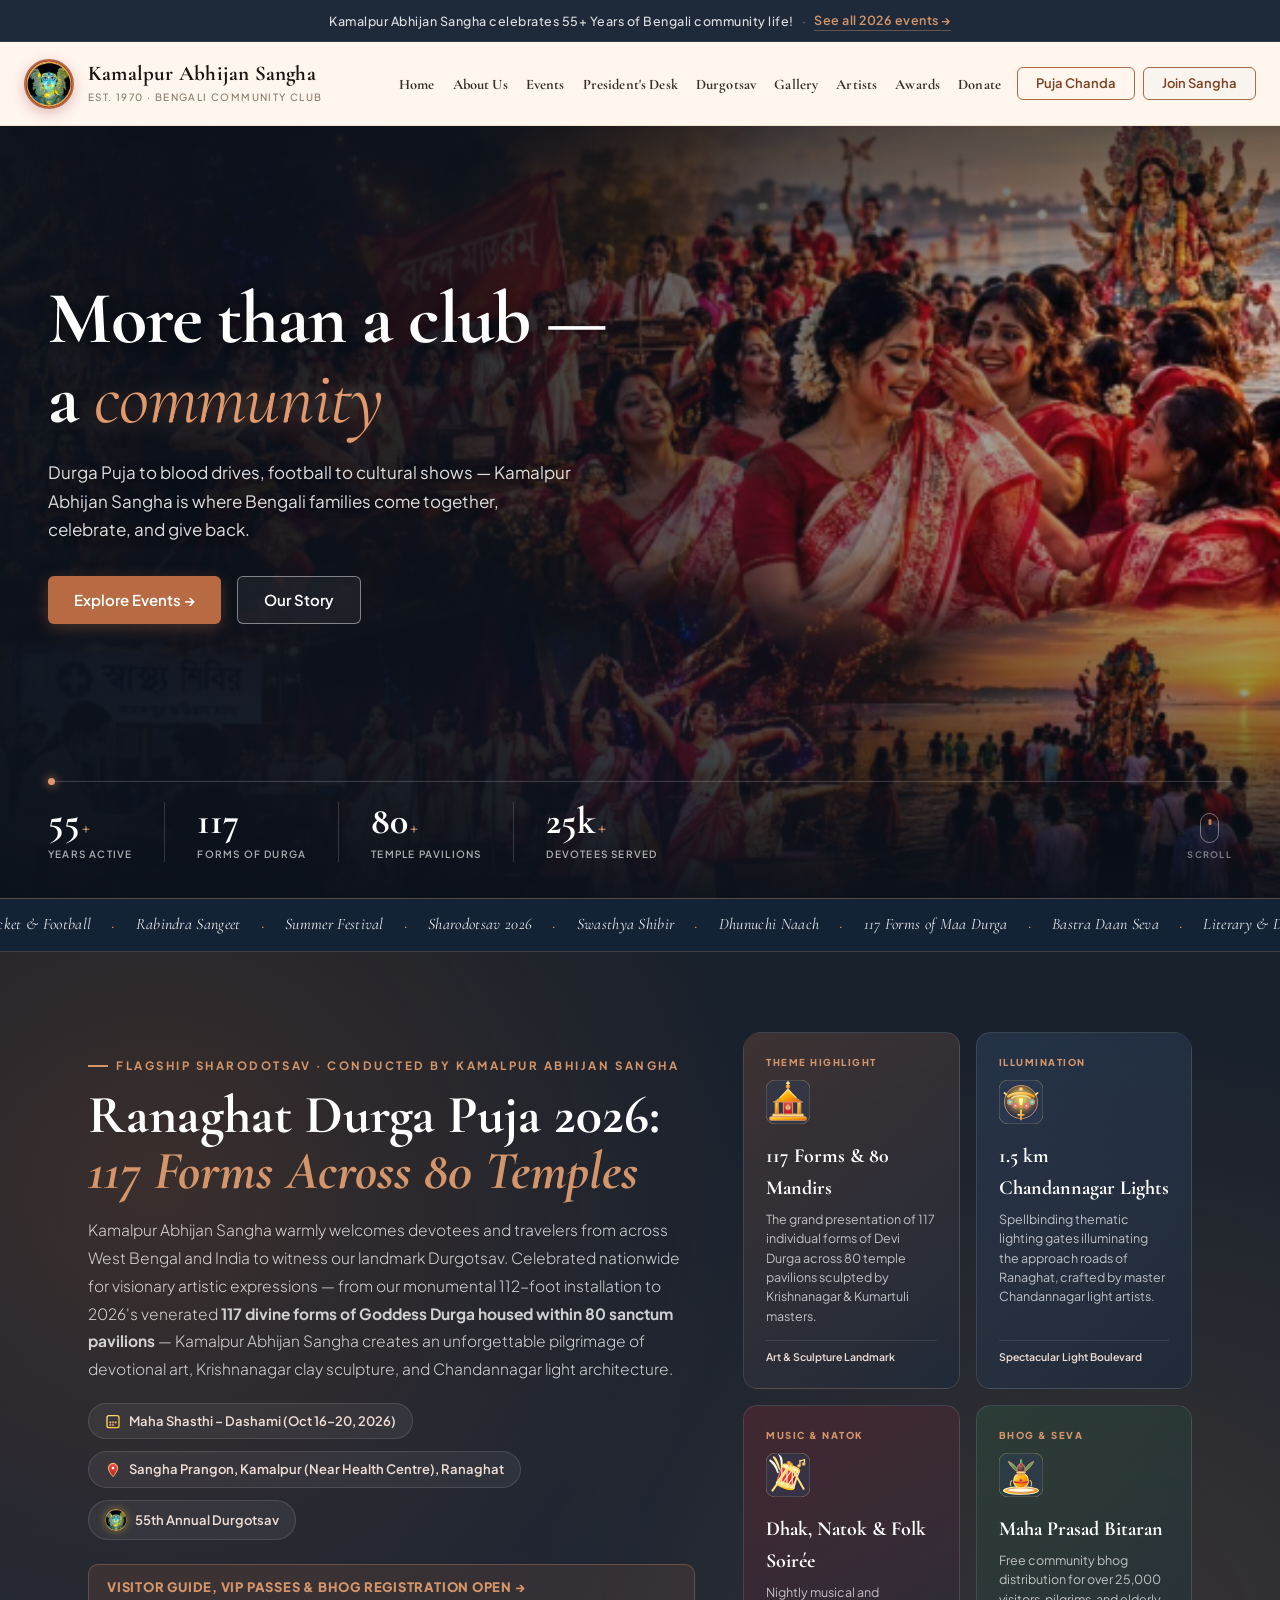
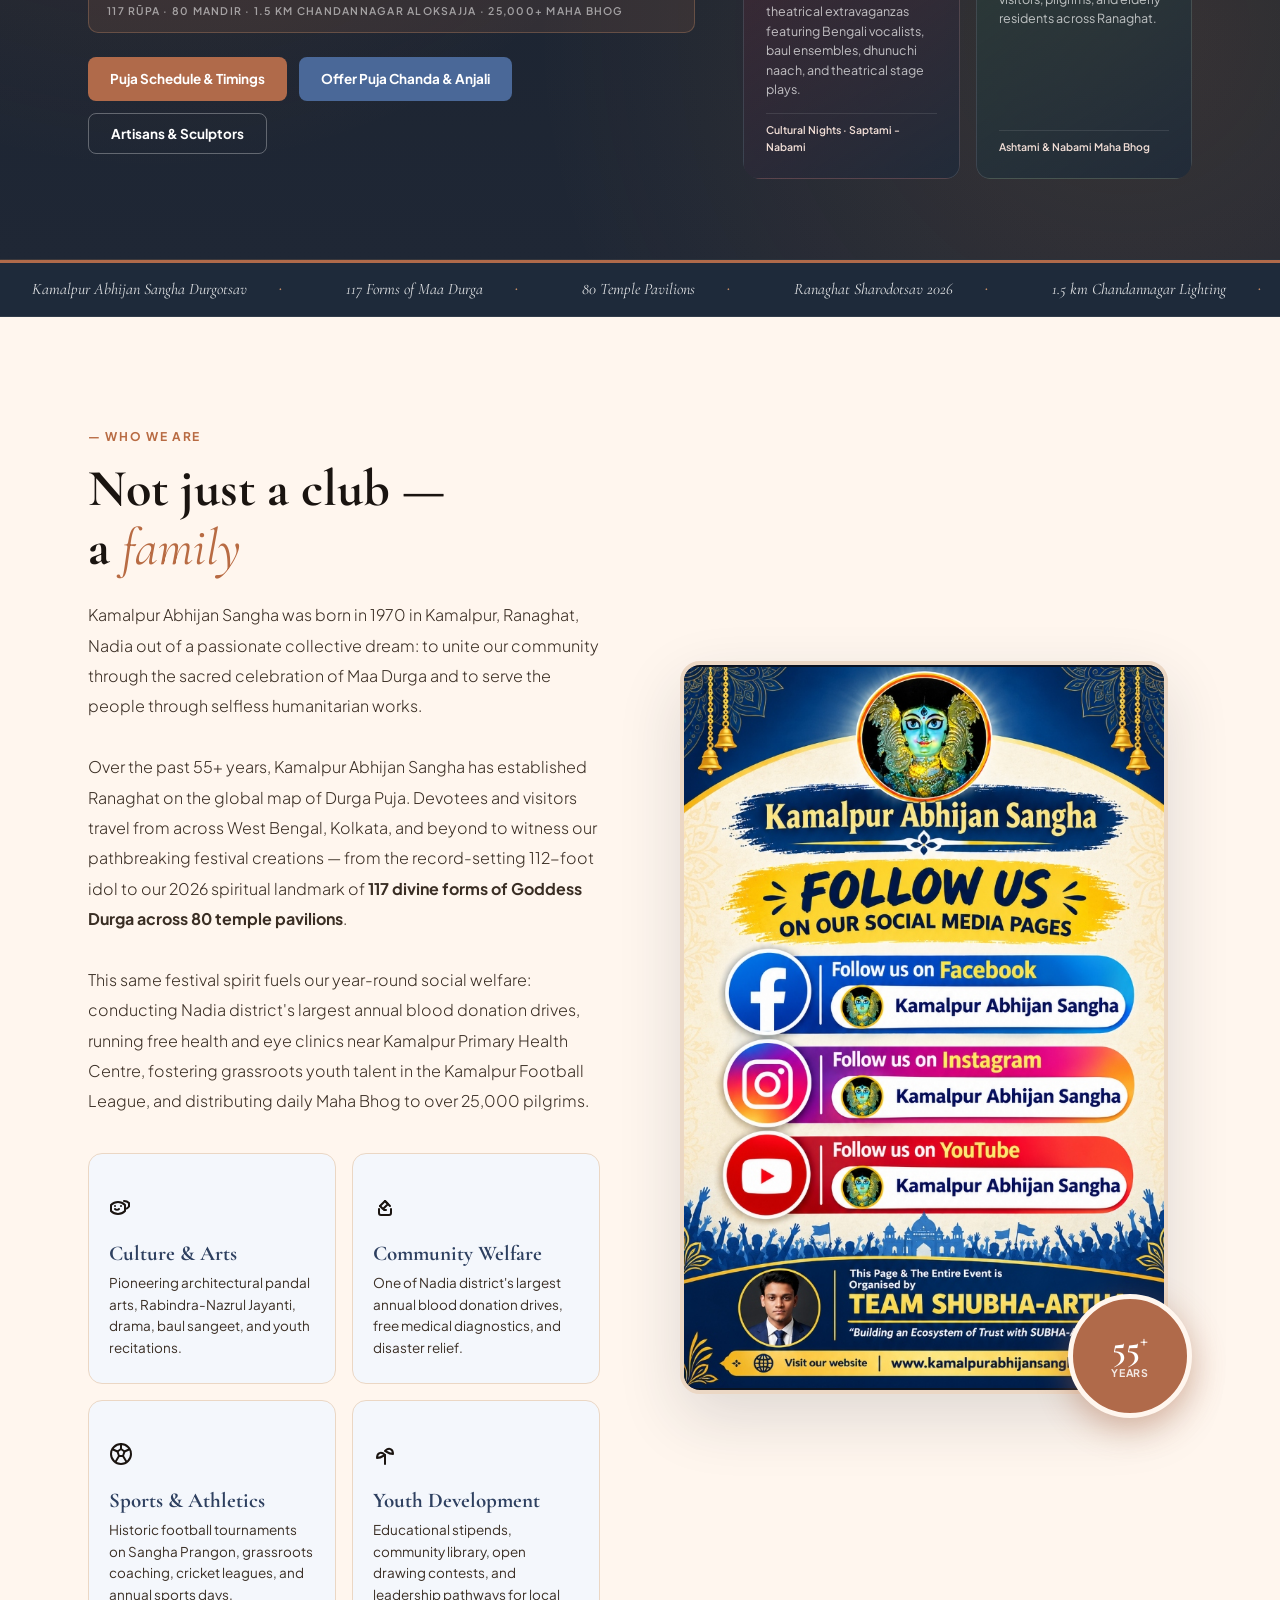
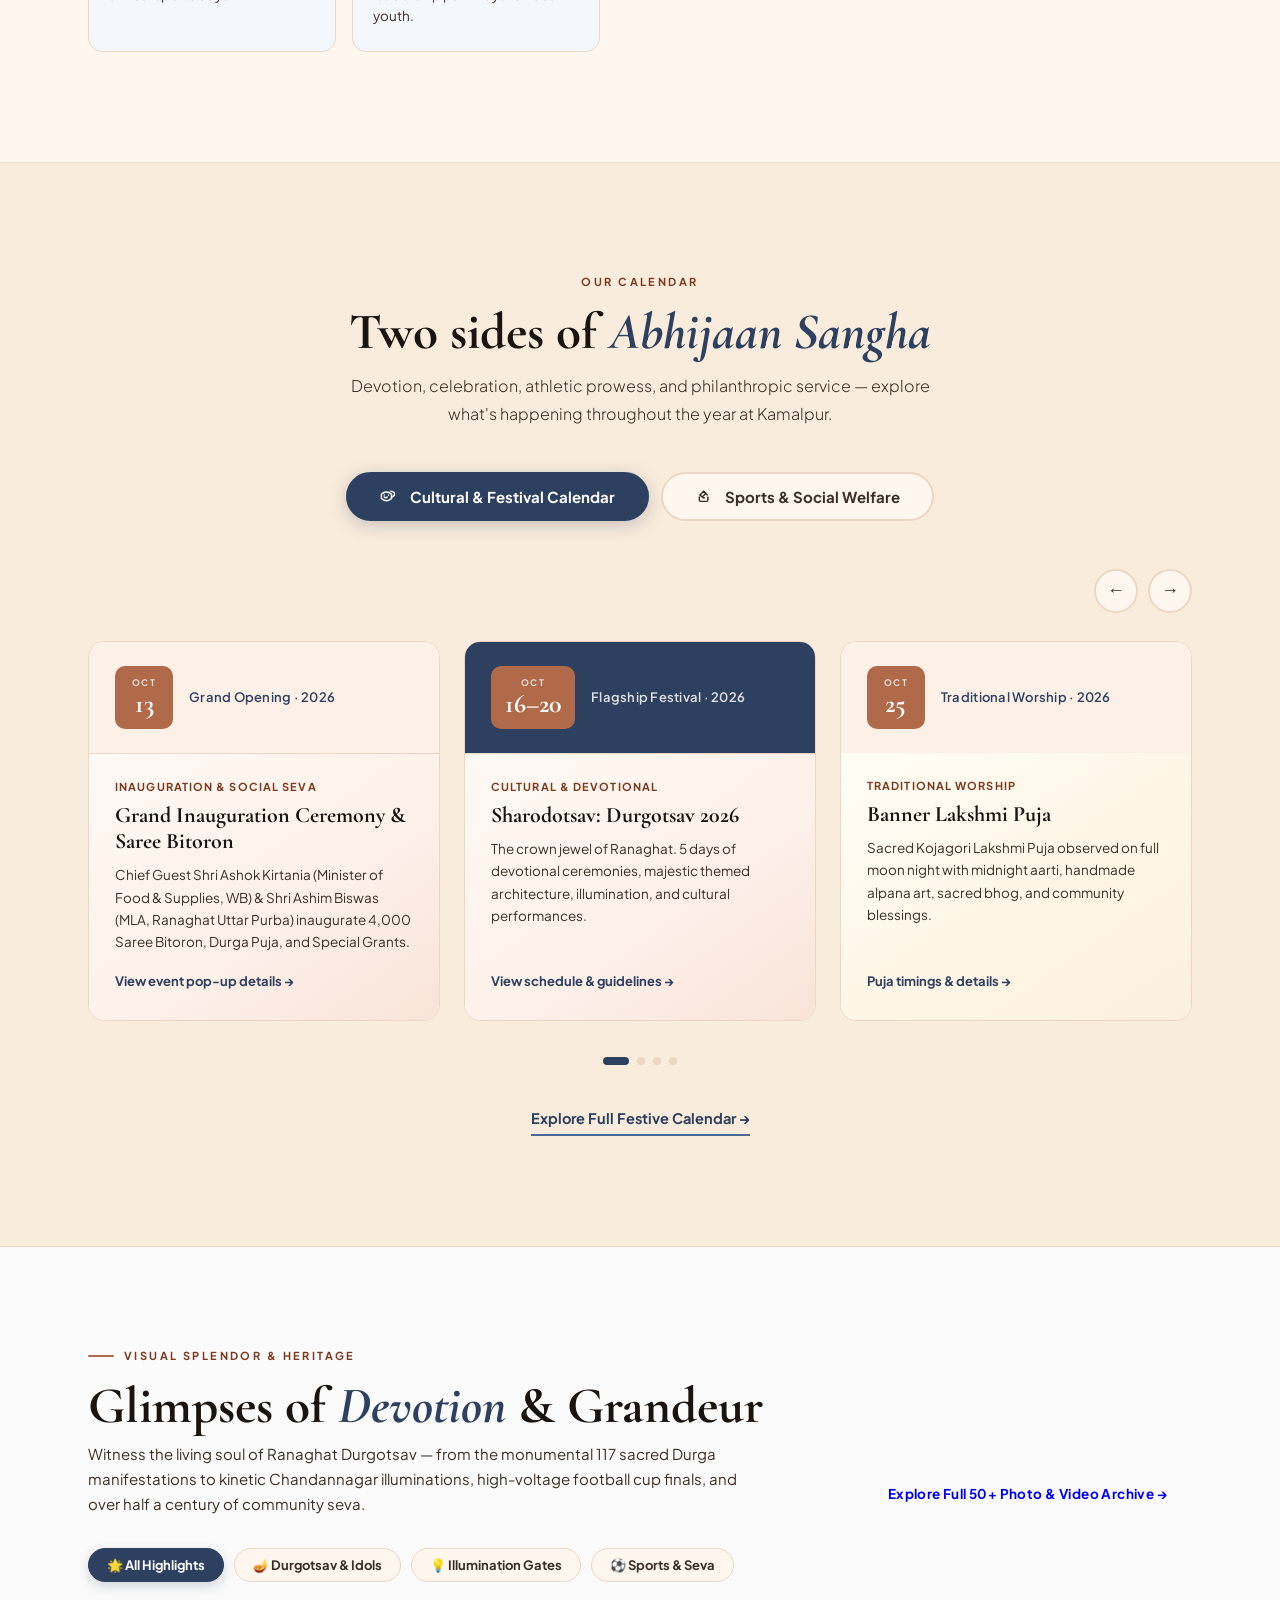
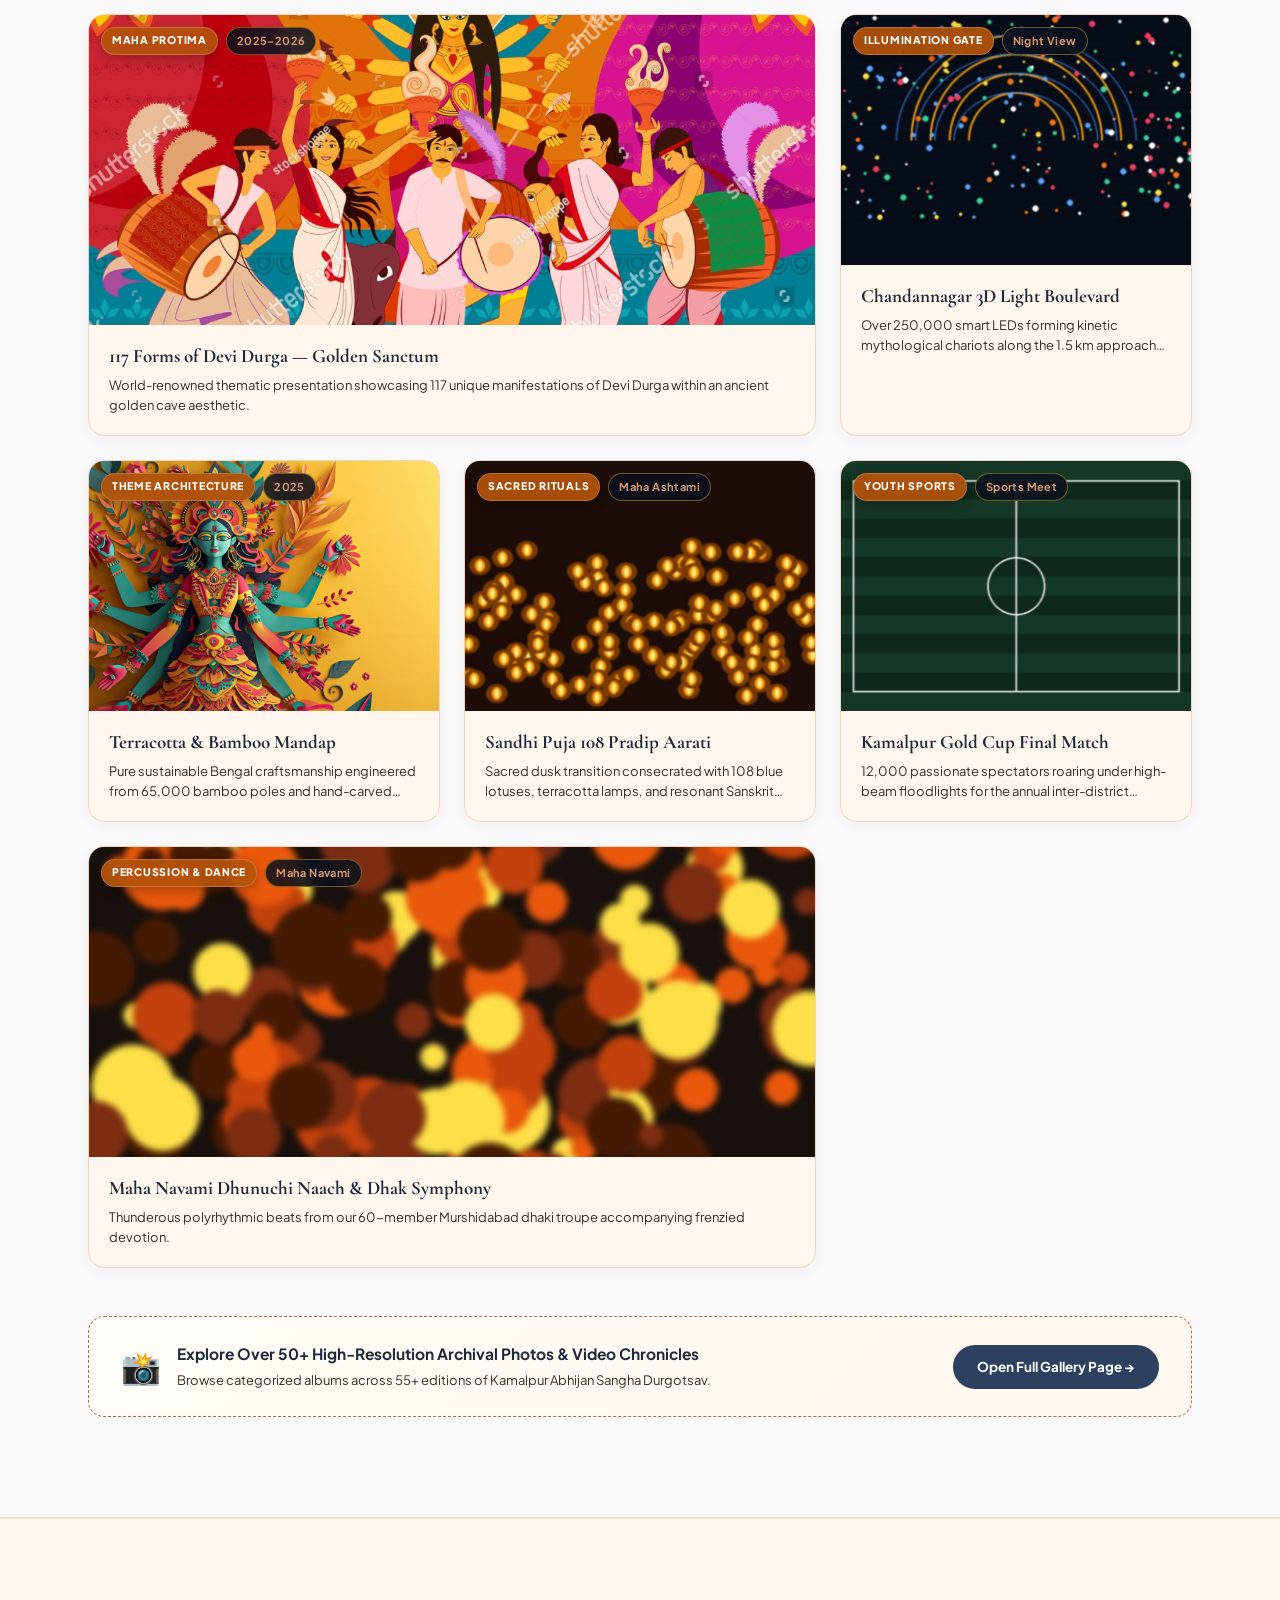
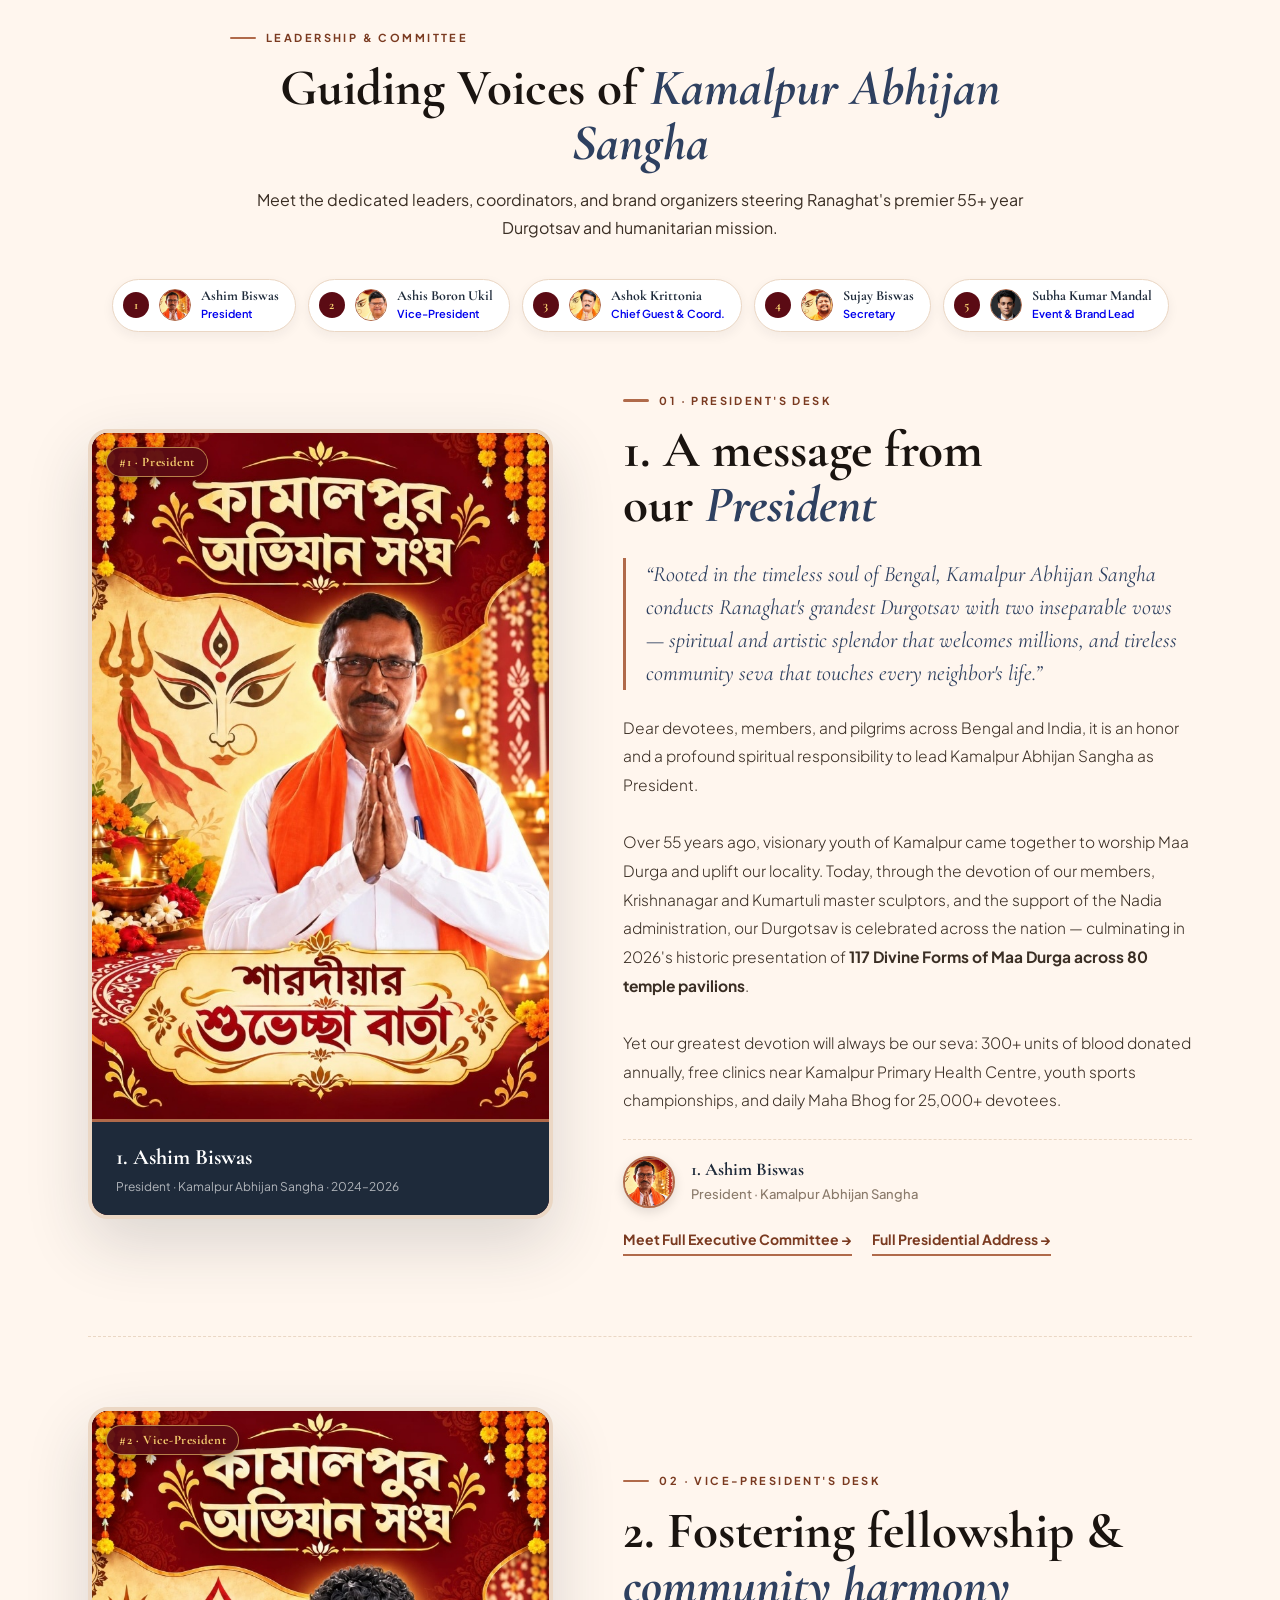
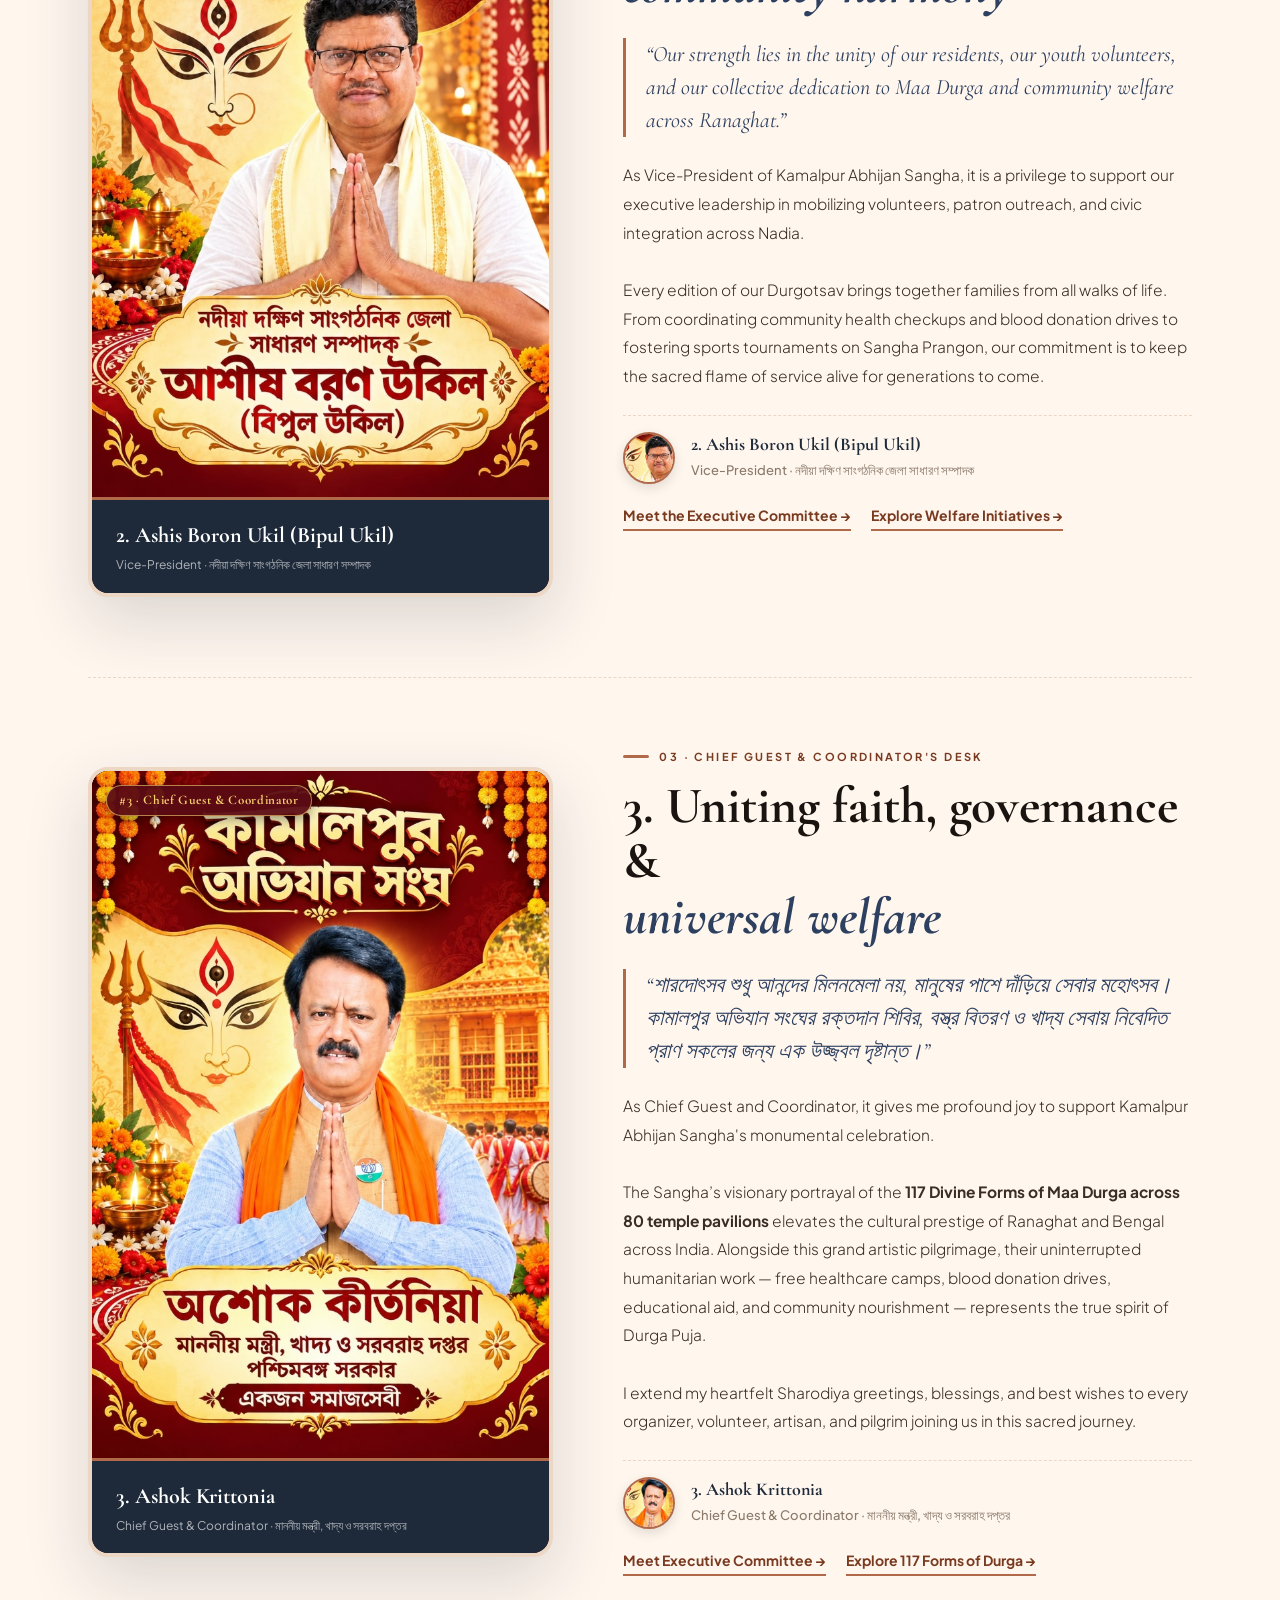
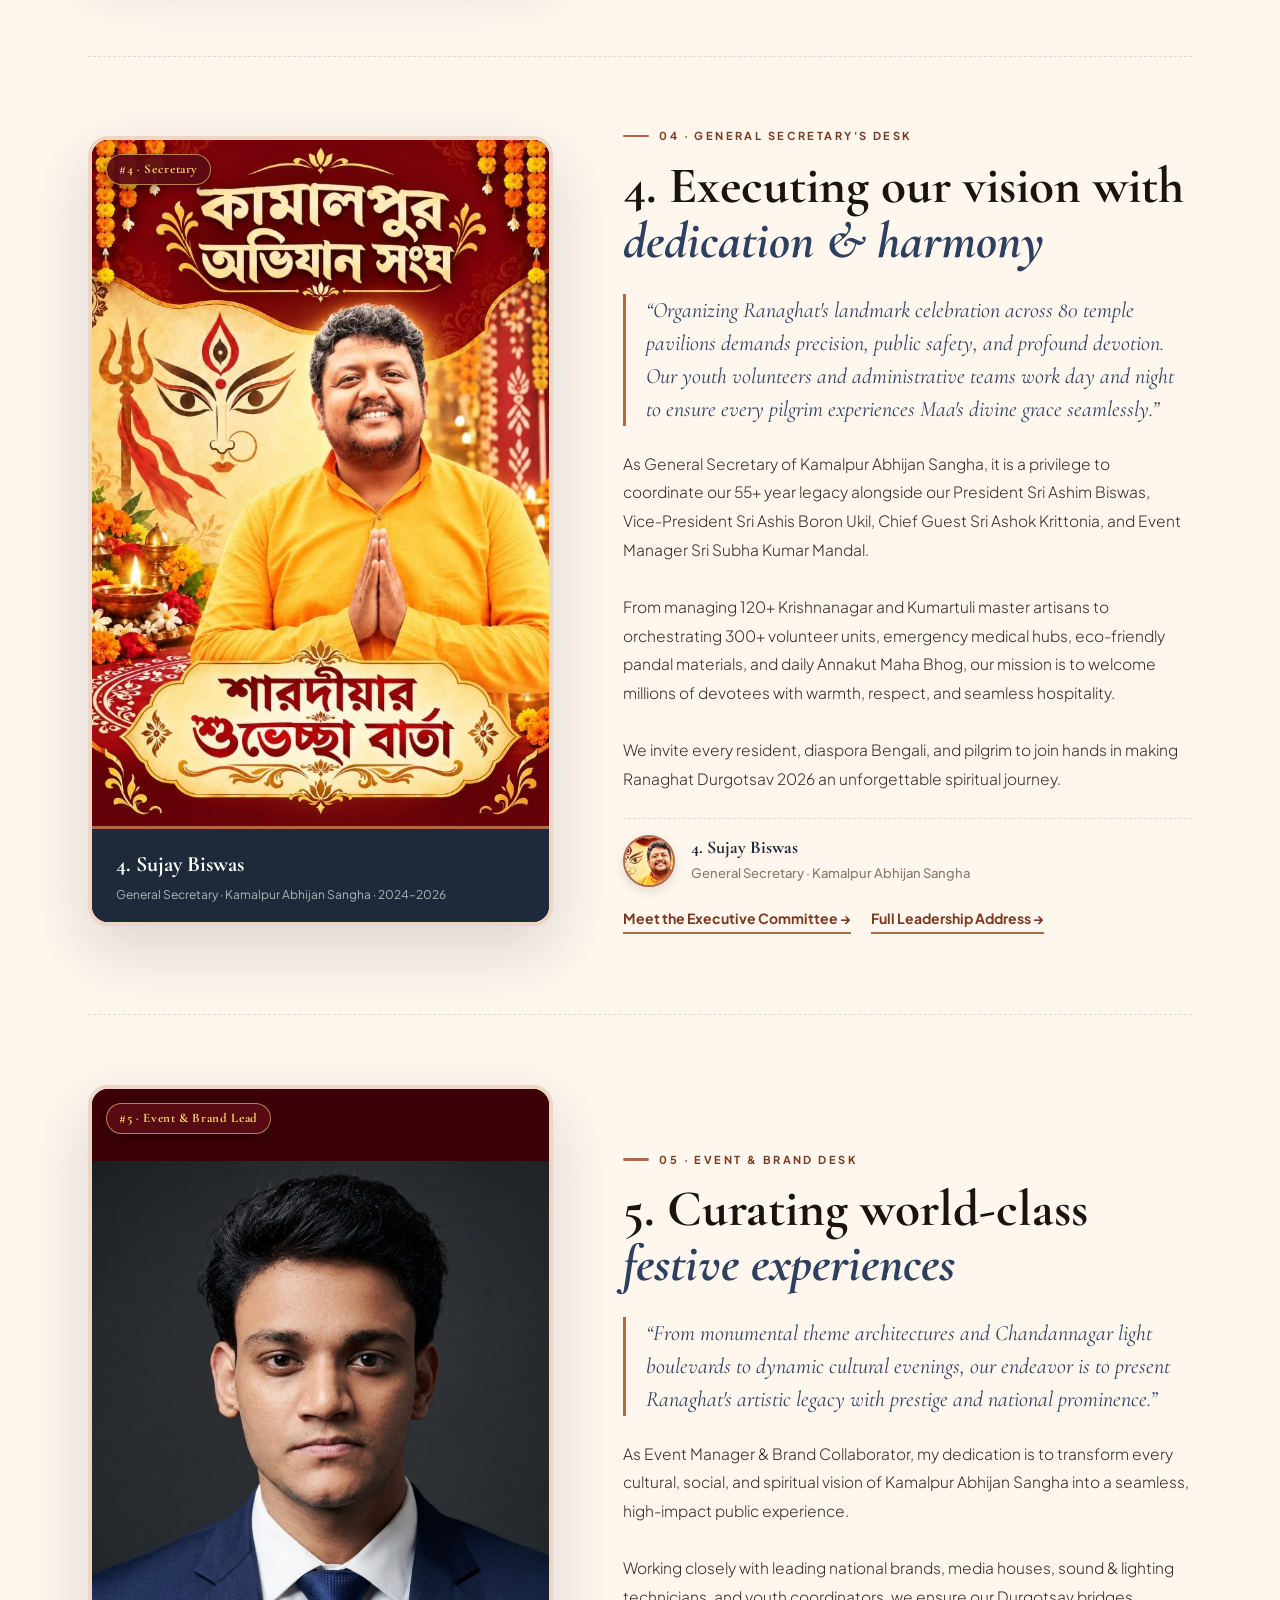
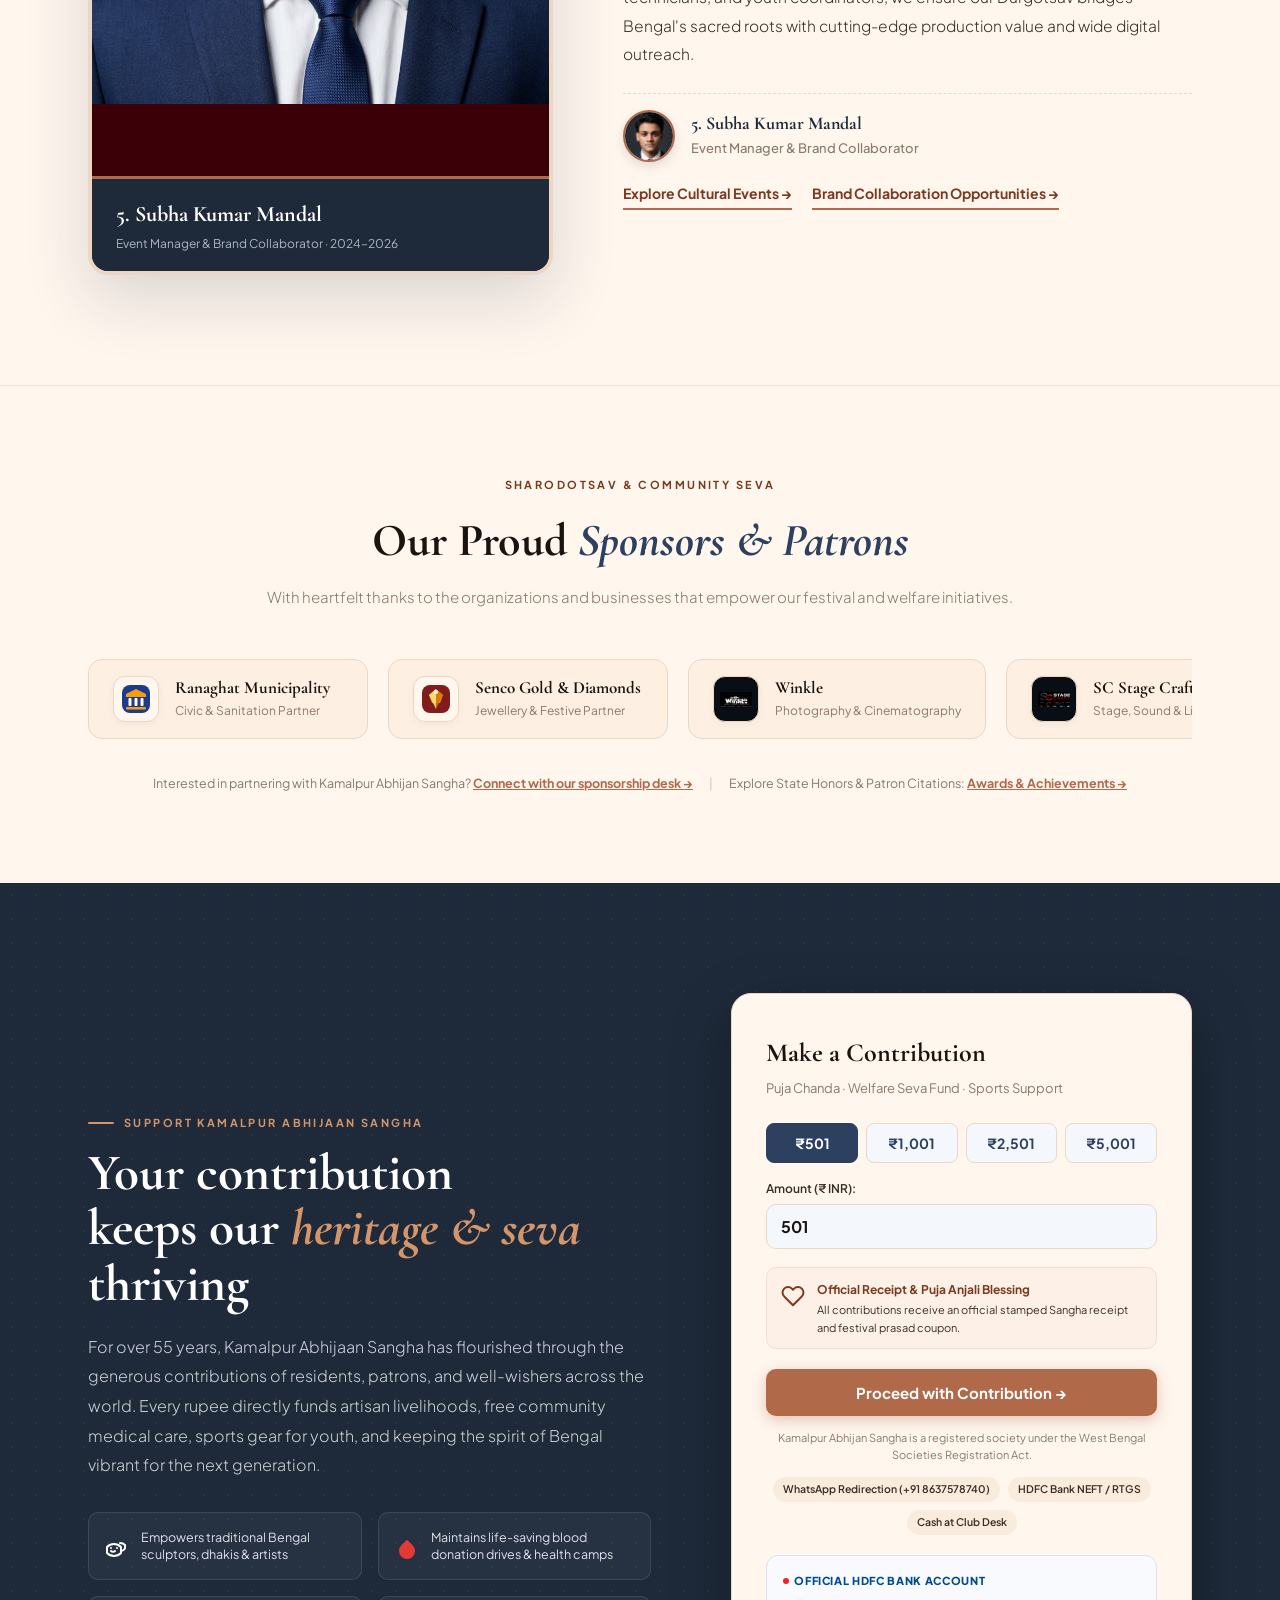
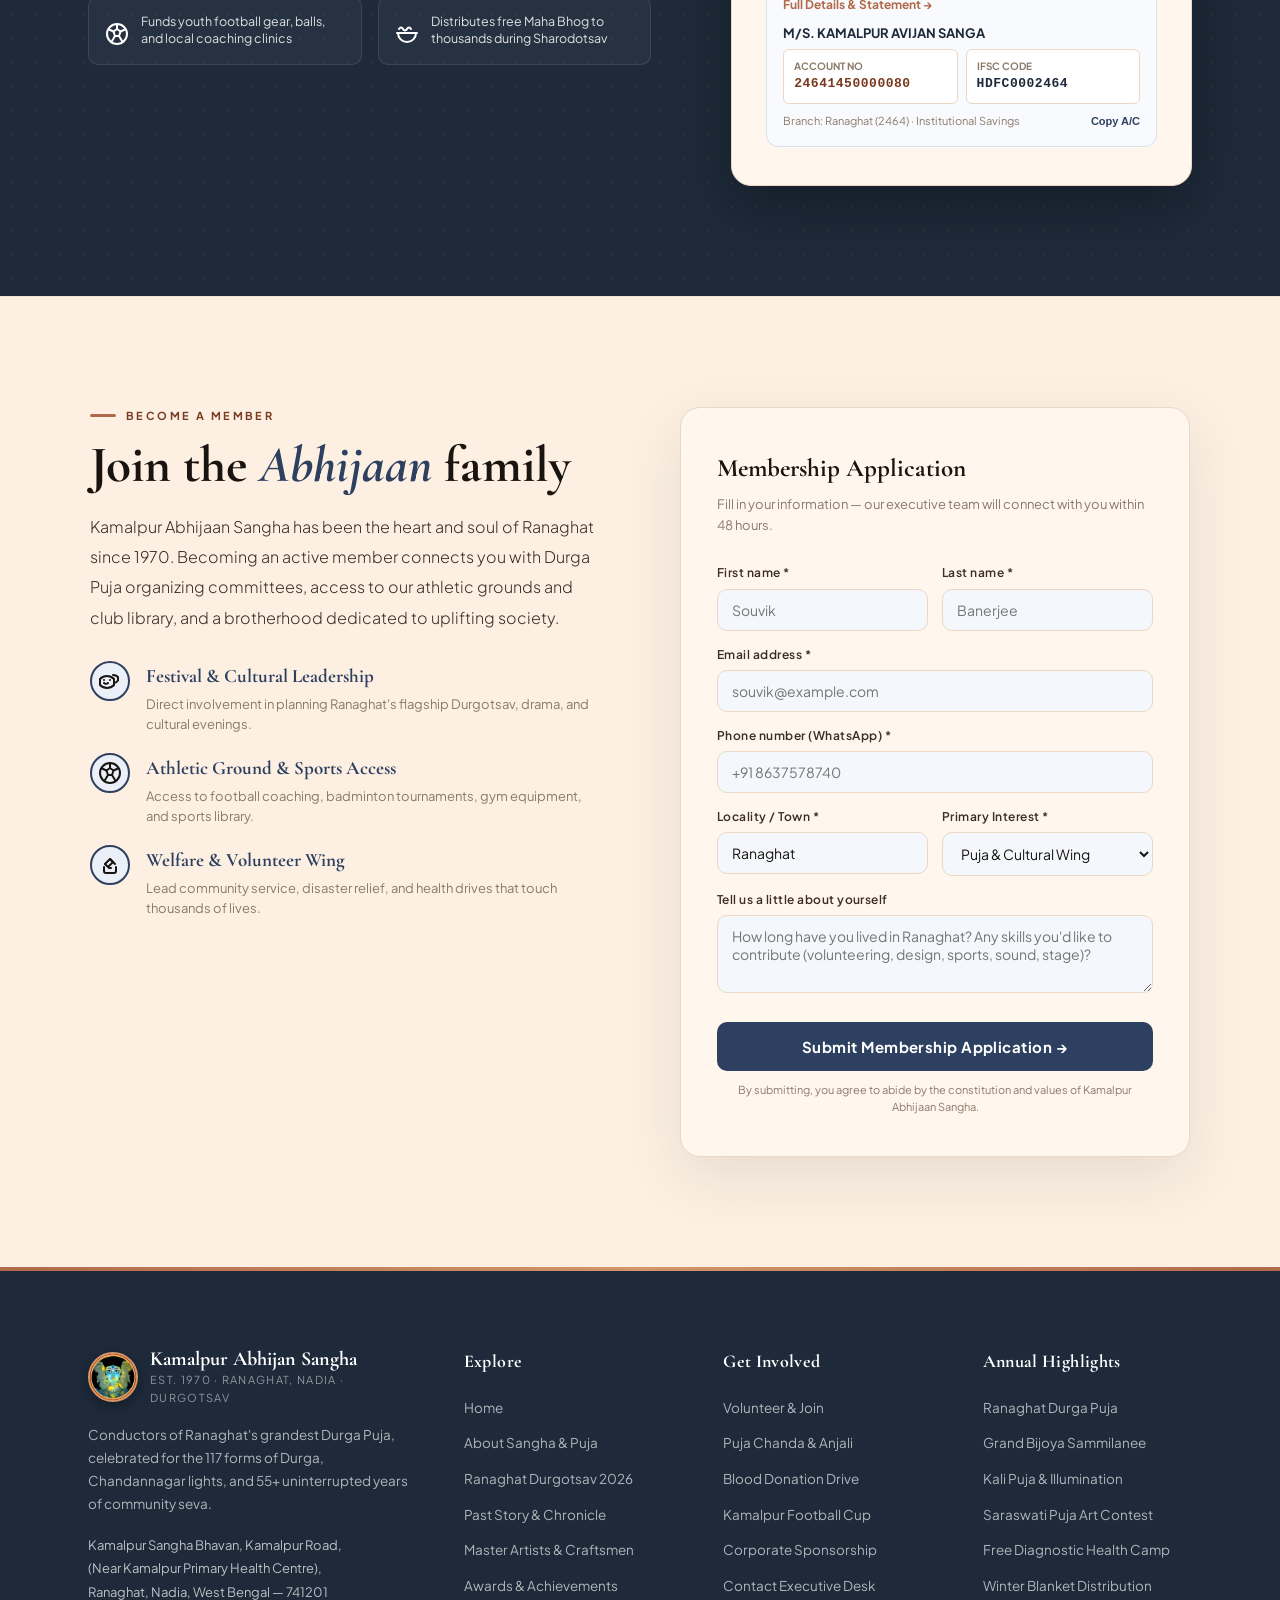
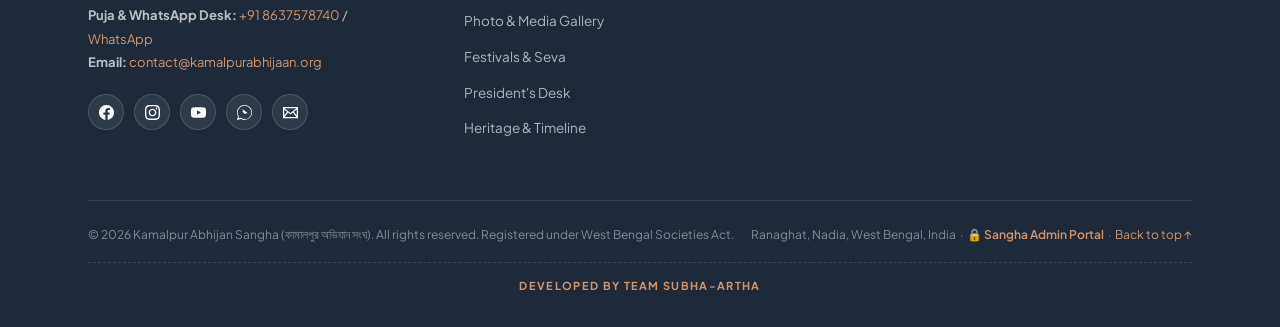
==== index.html @ 6f400a2a "Add 13th Oct Grand Inauguration of Saree Bitoron & Banner Lakshmi Puja on 25th Oct with interactive " ====
<!DOCTYPE html>
<html lang="en">
<head>
  <meta charset="UTF-8">
  <meta name="viewport" content="width=device-width, initial-scale=1.0">
  <title>Kamalpur Abhijan Sangha — Ranaghat Durga Puja 2026 | শারদোৎসব</title>
  <meta name="description" content="Kamalpur Abhijan Sangha proudly conducts Ranaghat's grandest Durga Puja in Nadia, West Bengal. Experience the historic 117 Forms of Goddess Durga across 80 temple pavilions, Chandannagar lights, and 55+ years of tradition.">

  <!-- Google Fonts: Cormorant Garamond, Plus Jakarta Sans, Noto Serif Bengali -->
  <link rel="preconnect" href="https://fonts.googleapis.com">
  <link rel="preconnect" href="https://fonts.gstatic.com" crossorigin>
  <link href="https://fonts.googleapis.com/css2?family=Cormorant+Garamond:ital,wght@0,400;0,600;0,700;0,900;1,400;1,700&family=Noto+Serif+Bengali:wght@400;600;700;800&family=Plus+Jakarta+Sans:wght@300;400;500;600;700;800&display=swap" rel="stylesheet">

  <link rel="stylesheet" href="styles.css?v=20261027-kallol-v3">
  <link rel="icon" type="image/png" href="assets/logo.png">

  <!-- Embedded Critical Styles for Kallol Community Hero & Nav to ensure 100% cache-proof instant rendering -->
  <style>
    /* Navbar Action Buttons */
    .nav-btn-outline {
      font-family: 'Plus Jakarta Sans', system-ui, sans-serif !important;
      font-size: 13px !important;
      font-weight: 600 !important;
      color: #7b4324 !important;
      background: transparent !important;
      border: 1.5px solid #a66a4d !important;
      padding: 8px 18px !important;
      border-radius: 6px !important;
      text-decoration: none !important;
      transition: all 0.25s ease !important;
      white-space: nowrap !important;
      display: inline-block !important;
      margin-left: 6px !important;
      line-height: 1.2 !important;
    }
    .nav-btn-outline:hover {
      background: #a66a4d !important;
      color: #ffffff !important;
      transform: translateY(-1px) !important;
    }
    .nav-btn-outline.highlight {
      background: #faf4ef !important;
    }
    .nav-btn-outline.highlight:hover {
      background: #a66a4d !important;
      color: #ffffff !important;
    }

    /* Kallol Hero Section */
    .kallol-hero-section {
      position: relative !important;
      width: 100% !important;
      min-height: 660px !important;
      min-height: calc(100vh - 128px) !important;
      max-height: 860px !important;
      display: flex !important;
      flex-direction: column !important;
      justify-content: space-between !important;
      overflow: hidden !important;
      background: #0d1522 !important;
    }
    .kallol-hero-bg {
      position: absolute !important;
      inset: 0 !important;
      background: url('assets/kamalpur-hero-banner.png') center right / cover no-repeat !important;
      z-index: 1 !important;
    }
    .kallol-hero-overlay {
      position: absolute !important;
      inset: 0 !important;
      background: 
        linear-gradient(to right, rgba(12, 18, 28, 0.96) 0%, rgba(12, 18, 28, 0.88) 36%, rgba(12, 18, 28, 0.52) 62%, rgba(12, 18, 28, 0.18) 100%),
        linear-gradient(to top, rgba(10, 16, 26, 0.94) 0%, rgba(10, 16, 26, 0.3) 24%, transparent 50%),
        linear-gradient(to bottom, rgba(12, 18, 28, 0.5) 0%, transparent 20%) !important;
      z-index: 2 !important;
      pointer-events: none !important;
    }
    .kallol-hero-inner {
      position: relative !important;
      z-index: 5 !important;
      width: 100% !important;
      max-width: 1320px !important;
      margin: 0 auto !important;
      padding: 85px 48px 36px !important;
      flex: 1 !important;
      display: flex !important;
      flex-direction: column !important;
      justify-content: space-between !important;
      box-sizing: border-box !important;
    }
    .kallol-hero-content {
      max-width: 620px !important;
      margin-top: auto !important;
      margin-bottom: auto !important;
      padding-bottom: 24px !important;
    }
    .kallol-hero-h1 {
      font-family: 'Cormorant Garamond', Georgia, serif !important;
      font-size: clamp(44px, 5.8vw, 76px) !important;
      font-weight: 700 !important;
      line-height: 1.08 !important;
      color: #ffffff !important;
      letter-spacing: -0.015em !important;
      margin: 0 0 20px !important;
      text-shadow: 0 3px 20px rgba(0, 0, 0, 0.6) !important;
    }
    .kallol-hero-accent {
      font-family: 'Cormorant Garamond', Georgia, serif !important;
      font-style: italic !important;
      font-weight: 400 !important;
      color: #e0996c !important;
      text-shadow: 0 2px 24px rgba(224, 153, 108, 0.45) !important;
    }
    .kallol-hero-sub {
      font-family: 'Plus Jakarta Sans', system-ui, sans-serif !important;
      font-size: clamp(14.5px, 1.4vw, 17px) !important;
      line-height: 1.68 !important;
      color: rgba(255, 255, 255, 0.86) !important;
      margin: 0 0 32px !important;
      max-width: 530px !important;
      text-shadow: 0 2px 10px rgba(0, 0, 0, 0.6) !important;
    }
    .kallol-hero-actions {
      display: flex !important;
      align-items: center !important;
      gap: 16px !important;
      flex-wrap: wrap !important;
    }
    .kallol-btn-copper {
      font-family: 'Plus Jakarta Sans', system-ui, sans-serif !important;
      background: #b86b43 !important;
      color: #ffffff !important;
      font-size: 15px !important;
      font-weight: 600 !important;
      padding: 12px 26px !important;
      border-radius: 6px !important;
      text-decoration: none !important;
      display: inline-flex !important;
      align-items: center !important;
      gap: 8px !important;
      transition: all 0.25s ease !important;
      box-shadow: 0 4px 16px rgba(184, 107, 67, 0.35) !important;
      border: none !important;
    }
    .kallol-btn-copper:hover {
      background: #a35933 !important;
      transform: translateY(-2px) !important;
      box-shadow: 0 6px 22px rgba(184, 107, 67, 0.5) !important;
      color: #ffffff !important;
    }
    .kallol-btn-ghost {
      font-family: 'Plus Jakarta Sans', system-ui, sans-serif !important;
      background: rgba(255, 255, 255, 0.06) !important;
      color: #ffffff !important;
      font-size: 15px !important;
      font-weight: 600 !important;
      padding: 11px 26px !important;
      border-radius: 6px !important;
      border: 1.5px solid rgba(255, 255, 255, 0.45) !important;
      text-decoration: none !important;
      display: inline-flex !important;
      align-items: center !important;
      transition: all 0.25s ease !important;
    }
    .kallol-btn-ghost:hover {
      background: rgba(255, 255, 255, 0.16) !important;
      border-color: #ffffff !important;
      transform: translateY(-2px) !important;
      color: #ffffff !important;
    }

    /* Bottom Stats Bar */
    .kallol-hero-bottom {
      width: 100% !important;
      margin-top: auto !important;
    }
    .kallol-hero-divider {
      position: relative !important;
      width: 100% !important;
      height: 1px !important;
      background: rgba(255, 255, 255, 0.18) !important;
      margin-bottom: 20px !important;
    }
    .kallol-divider-dot {
      position: absolute !important;
      top: -3px !important;
      left: 0 !important;
      width: 7px !important;
      height: 7px !important;
      background: #e0996c !important;
      border-radius: 50% !important;
      box-shadow: 0 0 10px #e0996c !important;
    }
    .kallol-hero-bottom-grid {
      display: flex !important;
      align-items: flex-end !important;
      justify-content: space-between !important;
      gap: 24px !important;
    }
    .kallol-hero-stats {
      display: flex !important;
      align-items: center !important;
      gap: 0 !important;
      flex-wrap: wrap !important;
    }
    .kallol-hstat {
      padding-right: 32px !important;
      margin-right: 32px !important;
      border-right: 1px solid rgba(255, 255, 255, 0.16) !important;
    }
    .kallol-hstat:last-child {
      border-right: none !important;
      padding-right: 0 !important;
      margin-right: 0 !important;
    }
    .kallol-hstat-num {
      font-family: 'Cormorant Garamond', Georgia, serif !important;
      font-size: 38px !important;
      font-weight: 700 !important;
      color: #ffffff !important;
      line-height: 1 !important;
      display: flex !important;
      align-items: baseline !important;
    }
    .kallol-hstat-num sup {
      font-size: 20px !important;
      color: #e0996c !important;
      margin-left: 2px !important;
      top: -0.35em !important;
    }
    .kallol-hstat-lbl {
      font-family: 'Plus Jakarta Sans', system-ui, sans-serif !important;
      font-size: 10px !important;
      font-weight: 600 !important;
      color: rgba(255, 255, 255, 0.65) !important;
      letter-spacing: 0.12em !important;
      text-transform: uppercase !important;
      margin-top: 6px !important;
    }
    .kallol-hero-scroll {
      display: flex !important;
      flex-direction: column !important;
      align-items: center !important;
      cursor: pointer !important;
      opacity: 0.8 !important;
      transition: opacity 0.25s ease !important;
      user-select: none !important;
    }
    .kallol-hero-scroll:hover {
      opacity: 1 !important;
    }
    .kallol-scroll-mouse {
      width: 19px !important;
      height: 30px !important;
      border: 1.5px solid rgba(255, 255, 255, 0.5) !important;
      border-radius: 12px !important;
      position: relative !important;
      margin-bottom: 5px !important;
    }
    .kallol-scroll-wheel {
      width: 3px !important;
      height: 6px !important;
      background: #e0996c !important;
      border-radius: 2px !important;
      position: absolute !important;
      top: 5px !important;
      left: 50% !important;
      transform: translateX(-50%) !important;
      animation: scrollWheel 1.8s infinite ease !important;
    }
    @keyframes scrollWheel {
      0% { top: 5px; opacity: 1; }
      100% { top: 16px; opacity: 0; }
    }
    .kallol-scroll-lbl {
      font-family: 'Plus Jakarta Sans', system-ui, sans-serif !important;
      font-size: 9px !important;
      font-weight: 700 !important;
      color: rgba(255, 255, 255, 0.55) !important;
      letter-spacing: 0.14em !important;
    }

    /* Ticker Ribbon Bar */
    .kallol-ticker-ribbon {
      background: #142236 !important;
      border-top: 1px solid rgba(216, 150, 105, 0.35) !important;
      border-bottom: 1px solid rgba(216, 150, 105, 0.25) !important;
      padding: 13px 24px !important;
      overflow: hidden !important;
      position: relative !important;
      z-index: 10 !important;
      white-space: nowrap !important;
    }
    .kallol-ticker-track {
      display: flex !important;
      align-items: center !important;
      justify-content: center !important;
      gap: 20px !important;
      font-family: 'Cormorant Garamond', Georgia, serif !important;
      font-style: italic !important;
      font-size: 16px !important;
      color: rgba(255, 255, 255, 0.9) !important;
      letter-spacing: 0.02em !important;
    }
    .kallol-ticker-track .ribbon-dot {
      color: #e0996c !important;
      font-style: normal !important;
      font-size: 18px !important;
      line-height: 1 !important;
    }

    @media (max-width: 991px) {
      .kallol-hero-inner {
        padding: 70px 24px 30px !important;
      }
      .kallol-hero-stats {
        gap: 16px !important;
      }
      .kallol-hstat {
        padding-right: 18px !important;
        margin-right: 18px !important;
      }
      .kallol-ticker-track {
        justify-content: flex-start !important;
        animation: ribbonScroll 25s linear infinite !important;
        display: inline-flex !important;
      }
    }
    @keyframes ribbonScroll {
      0% { transform: translateX(0); }
      100% { transform: translateX(-50%); }
    }
    @media (max-width: 640px) {
      .kallol-hstat {
        border-right: none !important;
        padding-right: 0 !important;
        margin-right: 20px !important;
        margin-bottom: 8px !important;
      }
      .kallol-hero-scroll {
        display: none !important;
      }
    }
  </style>
</head>
<body class="home">



  <!-- ══════════ ANNOUNCEMENT BAR (TOP AREA ABOVE NAV) ══════════ -->
  <div class="announce-bar">
    <span>Kamalpur Abhijan Sangha celebrates 55+ Years of Bengali community life!</span>
    <span class="announce-divider">&middot;</span>
    <a href="events.html">See all 2026 events &rarr;</a>
  </div>

  <!-- ══════════ NAVIGATION ══════════ -->
  <nav id="nav">
    <a href="index.html" class="nav-brand">
      <div class="nav-logo">
        <img src="assets/logo.png" alt="Kamalpur Abhijan Sangha Logo" width="50" height="50">
      </div>
      <div class="nav-brand-text">
        <span class="nav-name">Kamalpur Abhijan Sangha</span>
        <span class="nav-est">EST. 1970 &middot; BENGALI COMMUNITY CLUB</span>
      </div>
    </a>

    <button class="menu-btn" id="menuBtn" type="button" aria-label="Open navigation menu" aria-expanded="false" aria-controls="navLinks">&#9776;</button>

    <ul class="nav-links" id="navLinks">
      <li><a href="index.html" class="nav-link active">Home</a></li>
      <li><a href="about.html" class="nav-link">About Us</a></li>
      <li><a href="events.html" class="nav-link">Events</a></li>
      <li><a href="president.html" class="nav-link">President's Desk</a></li>
      <li><a href="durgotsav.html" class="nav-link">Durgotsav</a></li>
      <li><a href="gallery.html" class="nav-link">Gallery</a></li>
      <li><a href="artists.html" class="nav-link">Artists</a></li>
      <li><a href="awards.html" class="nav-link">Awards</a></li>
      <li><a href="donate.html" class="nav-link">Donate</a></li>
      <li><a href="donate.html" class="nav-btn-outline">Puja Chanda</a></li>
      <li><a href="join.html" class="nav-btn-outline highlight">Join Sangha</a></li>
    </ul>
  </nav>

  <!-- ══════════ HERO BANNER (KALLOL-INSPIRED CINEMATIC HERO) ══════════ -->
  <section id="home" class="kallol-hero-section">
    <div class="kallol-hero-bg" aria-hidden="true"></div>
    <div class="kallol-hero-overlay"></div>

    <div class="kallol-hero-inner">
      <div class="kallol-hero-content">
        <h1 class="kallol-hero-h1">
          More than a club &mdash;<br>
          a <span class="kallol-hero-accent">community</span>
        </h1>

        <p class="kallol-hero-sub">
          Durga Puja to blood drives, football to cultural shows &mdash; Kamalpur Abhijan Sangha is where Bengali families come together, celebrate, and give back.
        </p>

        <div class="kallol-hero-actions">
          <a href="durgotsav.html" class="kallol-btn-copper">Explore Events &rarr;</a>
          <a href="#about" class="kallol-btn-ghost">Our Story</a>
        </div>
      </div>

      <!-- Integrated Hero Bottom Stats Bar -->
      <div class="kallol-hero-bottom">
        <div class="kallol-hero-divider">
          <span class="kallol-divider-dot"></span>
        </div>
        <div class="kallol-hero-bottom-grid">
          <div class="kallol-hero-stats">
            <div class="kallol-hstat">
              <div class="kallol-hstat-num">55<sup>+</sup></div>
              <div class="kallol-hstat-lbl">YEARS ACTIVE</div>
            </div>
            <div class="kallol-hstat">
              <div class="kallol-hstat-num">117</div>
              <div class="kallol-hstat-lbl">FORMS OF DURGA</div>
            </div>
            <div class="kallol-hstat">
              <div class="kallol-hstat-num">80<sup>+</sup></div>
              <div class="kallol-hstat-lbl">TEMPLE PAVILIONS</div>
            </div>
            <div class="kallol-hstat">
              <div class="kallol-hstat-num">25k<sup>+</sup></div>
              <div class="kallol-hstat-lbl">DEVOTEES SERVED</div>
            </div>
          </div>
          <div class="kallol-hero-scroll" onclick="document.getElementById('about').scrollIntoView({behavior: 'smooth'})" title="Scroll to explore">
            <div class="kallol-scroll-mouse">
              <div class="kallol-scroll-wheel"></div>
            </div>
            <span class="kallol-scroll-lbl">SCROLL</span>
          </div>
        </div>
      </div>
    </div>
  </section>

  <!-- ══════════ SUB-HERO TICKER RIBBON BAR ══════════ -->
  <div class="kallol-ticker-ribbon">
    <div class="kallol-ticker-track">
      <span>Kamalpur Blood Drive</span> <span class="ribbon-dot">&middot;</span>
      <span>Cricket &amp; Football</span> <span class="ribbon-dot">&middot;</span>
      <span>Rabindra Sangeet</span> <span class="ribbon-dot">&middot;</span>
      <span>Summer Festival</span> <span class="ribbon-dot">&middot;</span>
      <span>Sharodotsav 2026</span> <span class="ribbon-dot">&middot;</span>
      <span>Swasthya Shibir</span> <span class="ribbon-dot">&middot;</span>
      <span>Dhunuchi Naach</span> <span class="ribbon-dot">&middot;</span>
      <span>117 Forms of Maa Durga</span> <span class="ribbon-dot">&middot;</span>
      <span>Bastra Daan Seva</span> <span class="ribbon-dot">&middot;</span>
      <span>Literary &amp; Drama Fest</span> <span class="ribbon-dot">&middot;</span>
      <span>Churni Bisorjan</span>
    </div>
  </div>

  <!-- ══════════ FLAGSHIP EVENT SPOTLIGHT ══════════ -->
  <section class="durga-spotlight" id="upcoming-durga-puja">
    <div class="container ds-grid">
      <div>
        <div class="ds-kicker">FLAGSHIP SHARODOTSAV · CONDUCTED BY KAMALPUR ABHIJAN SANGHA</div>
        <h2 class="ds-title">Ranaghat Durga Puja 2026: <em>117 Forms Across 80 Temples</em></h2>
        <p class="ds-copy">
          Kamalpur Abhijan Sangha warmly welcomes devotees and travelers from across West Bengal and India to witness our landmark Durgotsav. Celebrated nationwide for visionary artistic expressions — from our monumental 112-foot installation to 2026's venerated <strong>117 divine forms of Goddess Durga housed within 80 sanctum pavilions</strong> — Kamalpur Abhijan Sangha creates an unforgettable pilgrimage of devotional art, Krishnanagar clay sculpture, and Chandannagar light architecture.
        </p>
        <div class="ds-meta">
          <span>
            <svg width="18" height="18" viewBox="0 0 24 24" style="width:18px;height:18px;flex-shrink:0;" aria-hidden="true">
              <defs>
                <linearGradient id="metaGold1" x1="0" y1="0" x2="1" y2="1">
                  <stop offset="0%" stop-color="#FFE082"/>
                  <stop offset="100%" stop-color="#FBC02D"/>
                </linearGradient>
              </defs>
              <rect x="3" y="4" width="18" height="18" rx="3" fill="none" stroke="url(#metaGold1)" stroke-width="2"/>
              <line x1="16" y1="2" x2="16" y2="6" stroke="url(#metaGold1)" stroke-width="2" stroke-linecap="round"/>
              <line x1="8" y1="2" x2="8" y2="6" stroke="url(#metaGold1)" stroke-width="2" stroke-linecap="round"/>
              <line x1="3" y1="10" x2="21" y2="10" stroke="url(#metaGold1)" stroke-width="2"/>
              <circle cx="8" cy="14" r="1.2" fill="#FFE082"/>
              <circle cx="12" cy="14" r="1.2" fill="#FFE082"/>
              <circle cx="16" cy="14" r="1.2" fill="#FFE082"/>
              <circle cx="8" cy="18" r="1.2" fill="#FFE082"/>
              <circle cx="12" cy="18" r="1.2" fill="#FFE082"/>
            </svg>
            Maha Shasthi – Dashami (Oct 16–20, 2026)
          </span>
          <span>
            <svg width="18" height="18" viewBox="0 0 24 24" style="width:18px;height:18px;flex-shrink:0;" aria-hidden="true">
              <defs>
                <linearGradient id="metaRed1" x1="0" y1="0" x2="0" y2="1">
                  <stop offset="0%" stop-color="#FF5252"/>
                  <stop offset="100%" stop-color="#B71C1C"/>
                </linearGradient>
              </defs>
              <path d="M12 2C8.13 2 5 5.13 5 9c0 5.25 7 13 7 13s7-7.75 7-13c0-3.87-3.13-7-7-7z" fill="url(#metaRed1)" stroke="#FFE082" stroke-width="1.2"/>
              <circle cx="12" cy="9" r="2.8" fill="#FFFDE7" stroke="#B71C1C" stroke-width="1"/>
            </svg>
            Sangha Prangon, Kamalpur (Near Health Centre), Ranaghat
          </span>
          <span>
            <img src="assets/logo.png" alt="Kamalpur Abhijan Sangha Logo" width="22" height="22" style="width:22px; height:22px; border-radius:50%; box-shadow:0 0 8px rgba(251,192,45,0.45); flex-shrink:0; display:inline-block; vertical-align:middle; object-fit:cover;">
            55th Annual Durgotsav
          </span>
        </div>
        <div class="ds-stripe">
          <a class="ds-burst ds-burst-link" href="durgotsav.html" aria-label="Volunteer & Registration Portal Open">
            VISITOR GUIDE, VIP PASSES &amp; BHOG REGISTRATION OPEN &rarr;
          </a>
          <span class="ds-softtag">117 RŪPA · 80 MANDIR · 1.5 KM CHANDANNAGAR ALOKSAJJA · 25,000+ MAHA BHOG</span>
        </div>
        <div class="ds-actions">
          <a href="durgotsav.html#schedule" class="ds-btn primary">Puja Schedule &amp; Timings</a>
          <a class="ds-btn registration" href="donate.html">Offer Puja Chanda &amp; Anjali</a>
          <button type="button" class="ds-btn ghost" onclick="openArtistModal()">Artisans &amp; Sculptors</button>
        </div>
      </div>

      <!-- Artist & Theme Showcase Carousel Window -->
      <div class="ds-artists-window" aria-label="Durga Puja 2026 theme highlights">
        <div class="ds-artists-track">
          <!-- Card 1 -->
          <div class="ds-flyer-card">
            <div class="flyer-card-inner card-gold">
              <div class="flyer-badge">THEME HIGHLIGHT</div>
              <div class="flyer-icon">
                <svg width="44" height="44" viewBox="0 0 48 48" fill="none" xmlns="http://www.w3.org/2000/svg" style="width:44px; height:44px; max-width:44px; max-height:44px; display:block; flex-shrink:0;" aria-hidden="true">
                  <defs>
                    <linearGradient id="mandirGold" x1="0" y1="0" x2="1" y2="1">
                      <stop offset="0%" stop-color="#FFE082"/>
                      <stop offset="50%" stop-color="#FFB300"/>
                      <stop offset="100%" stop-color="#E65100"/>
                    </linearGradient>
                    <linearGradient id="mandirRed" x1="0" y1="0" x2="0" y2="1">
                      <stop offset="0%" stop-color="#EF5350"/>
                      <stop offset="100%" stop-color="#B71C1C"/>
                    </linearGradient>
                  </defs>
                  <rect width="48" height="48" rx="10" fill="#2E4060" fill-opacity="0.4" stroke="rgba(255,224,130,0.3)" stroke-width="1"/>
                  <rect x="4" y="40" width="40" height="4" rx="1.5" fill="url(#mandirGold)"/>
                  <rect x="7" y="37" width="34" height="3" rx="1" fill="#FFE082"/>
                  <rect x="10" y="24" width="3.5" height="13" rx="1" fill="url(#mandirGold)"/>
                  <rect x="19" y="24" width="3" height="13" rx="0.5" fill="url(#mandirGold)"/>
                  <rect x="26" y="24" width="3" height="13" rx="0.5" fill="url(#mandirGold)"/>
                  <rect x="34.5" y="24" width="3.5" height="13" rx="1" fill="url(#mandirGold)"/>
                  <path d="M19 37V26C19 23.5 22 22 24 22C26 22 29 23.5 29 26V37H19Z" fill="url(#mandirRed)"/>
                  <circle cx="24" cy="30" r="2.5" fill="#FFF59D"/>
                  <path d="M24 26C24.8 28 25.5 29 24 32C22.5 29 23.2 28 24 26Z" fill="#FFA000"/>
                  <path d="M8 24C10 24 12 21 16 19L24 9L32 19C36 21 38 24 40 24H8Z" fill="url(#mandirGold)"/>
                  <path d="M15 19.5L24 10.5L33 19.5" stroke="#FFE082" stroke-width="1.5" fill="none"/>
                  <circle cx="24" cy="7" r="2" fill="url(#mandirGold)"/>
                  <path d="M24 2V5M22.5 3.5C23 3 24 2 24 2C24 2 25 3 25.5 3.5" stroke="#FFE082" stroke-width="1.5" stroke-linecap="round"/>
                </svg>
              </div>
              <h3 class="flyer-title">117 Forms &amp; 80 Mandirs</h3>
              <p class="flyer-desc">The grand presentation of 117 individual forms of Devi Durga across 80 temple pavilions sculpted by Krishnanagar &amp; Kumartuli masters.</p>
              <div class="flyer-tag">Art &amp; Sculpture Landmark</div>
            </div>
          </div>
          <!-- Card 2 -->
          <div class="ds-flyer-card">
            <div class="flyer-card-inner card-slate">
              <div class="flyer-badge">ILLUMINATION</div>
              <div class="flyer-icon">
                <svg width="44" height="44" viewBox="0 0 48 48" fill="none" xmlns="http://www.w3.org/2000/svg" style="width:44px; height:44px; max-width:44px; max-height:44px; display:block; flex-shrink:0;" aria-hidden="true">
                  <defs>
                    <radialGradient id="lightAura" cx="50%" cy="40%" r="55%">
                      <stop offset="0%" stop-color="#FFF9C4" stop-opacity="0.9"/>
                      <stop offset="45%" stop-color="#FFD54F" stop-opacity="0.6"/>
                      <stop offset="100%" stop-color="#FF6F00" stop-opacity="0"/>
                    </radialGradient>
                    <linearGradient id="goldChandelier" x1="0" y1="0" x2="1" y2="1">
                      <stop offset="0%" stop-color="#FFE082"/>
                      <stop offset="100%" stop-color="#FF8F00"/>
                    </linearGradient>
                  </defs>
                  <rect width="48" height="48" rx="10" fill="#2E4060" fill-opacity="0.4" stroke="rgba(255,224,130,0.3)" stroke-width="1"/>
                  <circle cx="24" cy="24" r="18" fill="url(#lightAura)"/>
                  <line x1="24" y1="3" x2="24" y2="10" stroke="url(#goldChandelier)" stroke-width="2" stroke-dasharray="2 1.5"/>
                  <circle cx="24" cy="10" r="2" fill="#FFE082"/>
                  <path d="M10 18C16 13 32 13 38 18" stroke="url(#goldChandelier)" stroke-width="2.5" stroke-linecap="round"/>
                  <path d="M14 20C18 16 30 16 34 20" stroke="#FFE082" stroke-width="1.5" stroke-linecap="round"/>
                  <path d="M21 21C21 18 27 18 27 21C27 24 25.5 26 25.5 28H22.5C22.5 26 21 24 21 21Z" fill="#FFF9C4" stroke="#FFB300" stroke-width="1.2"/>
                  <rect x="22.5" y="28" width="3" height="2" rx="0.5" fill="#FFA000"/>
                  <circle cx="12" cy="24" r="3" fill="#00E5FF"/>
                  <circle cx="12" cy="24" r="1.5" fill="#E0F7FA"/>
                  <circle cx="36" cy="24" r="3" fill="#00E5FF"/>
                  <circle cx="36" cy="24" r="1.5" fill="#E0F7FA"/>
                  <circle cx="18" cy="28" r="2.8" fill="#FF4081"/>
                  <circle cx="18" cy="28" r="1.3" fill="#FFEBEE"/>
                  <circle cx="30" cy="28" r="2.8" fill="#FF4081"/>
                  <circle cx="30" cy="28" r="1.3" fill="#FFEBEE"/>
                  <path d="M24 33L24 43M21 38L27 38" stroke="url(#goldChandelier)" stroke-width="2" stroke-linecap="round"/>
                  <path d="M6 14L8 16M42 14L40 16" stroke="#FFE082" stroke-width="1.8" stroke-linecap="round"/>
                </svg>
              </div>
              <h3 class="flyer-title">1.5 km Chandannagar Lights</h3>
              <p class="flyer-desc">Spellbinding thematic lighting gates illuminating the approach roads of Ranaghat, crafted by master Chandannagar light artists.</p>
              <div class="flyer-tag">Spectacular Light Boulevard</div>
            </div>
          </div>
          <!-- Card 3 -->
          <div class="ds-flyer-card">
            <div class="flyer-card-inner card-crimson">
              <div class="flyer-badge">MUSIC &amp; NATOK</div>
              <div class="flyer-icon">
                <svg width="44" height="44" viewBox="0 0 48 48" fill="none" xmlns="http://www.w3.org/2000/svg" style="width:44px; height:44px; max-width:44px; max-height:44px; display:block; flex-shrink:0;" aria-hidden="true">
                  <defs>
                    <linearGradient id="dhakWood" x1="0" y1="0" x2="1" y2="0">
                      <stop offset="0%" stop-color="#C62828"/>
                      <stop offset="35%" stop-color="#E53935"/>
                      <stop offset="70%" stop-color="#D32F2F"/>
                      <stop offset="100%" stop-color="#8E0000"/>
                    </linearGradient>
                    <linearGradient id="dhakGold" x1="0" y1="0" x2="1" y2="1">
                      <stop offset="0%" stop-color="#FFE082"/>
                      <stop offset="100%" stop-color="#FFB300"/>
                    </linearGradient>
                  </defs>
                  <rect width="48" height="48" rx="10" fill="#2E4060" fill-opacity="0.4" stroke="rgba(255,224,130,0.3)" stroke-width="1"/>
                  <path d="M12 18C10 12 7 9 4 8C8 11 11 15 13 21" stroke="#FFFDE7" stroke-width="2" stroke-linecap="round"/>
                  <path d="M14 16C13 10 11 6 8 4C11 8 13 13 15 18" stroke="#FFE082" stroke-width="1.8" stroke-linecap="round"/>
                  <path d="M17 15C18 9 18 5 15 3C17 7 17 12 17 17" stroke="#FFFDE7" stroke-width="1.5" stroke-linecap="round"/>
                  <g transform="rotate(18 24 26)">
                    <rect x="14" y="16" width="20" height="20" rx="3" fill="url(#dhakWood)"/>
                    <ellipse cx="24" cy="16" rx="10" ry="2.8" fill="#FFF9C4" stroke="url(#dhakGold)" stroke-width="1.5"/>
                    <ellipse cx="24" cy="36" rx="10" ry="2.8" fill="#FFE082" stroke="url(#dhakGold)" stroke-width="1.5"/>
                    <path d="M14 17L20 36M20 17L26 36M26 17L32 36M32 17L34 36" stroke="#FFF9C4" stroke-width="1.2" stroke-linecap="round"/>
                    <path d="M20 17L14 36M26 17L20 36M32 17L26 36M34 17L32 36" stroke="#FFF9C4" stroke-width="1.2" stroke-linecap="round"/>
                    <line x1="14" y1="26" x2="34" y2="26" stroke="url(#dhakGold)" stroke-width="2"/>
                  </g>
                  <line x1="7" y1="41" x2="27" y2="13" stroke="#FFE082" stroke-width="2.2" stroke-linecap="round"/>
                  <circle cx="27" cy="13" r="2" fill="#FFB300"/>
                  <line x1="41" y1="39" x2="25" y2="11" stroke="#FFE082" stroke-width="2.2" stroke-linecap="round"/>
                  <circle cx="25" cy="11" r="2" fill="#FFB300"/>
                  <path d="M37 8V14M42 7V12M37 9C39 8 41 8 42 7" stroke="#FFE082" stroke-width="1.4" stroke-linecap="round"/>
                  <circle cx="36" cy="14" r="1.6" fill="#FFE082"/>
                  <circle cx="41" cy="12" r="1.6" fill="#FFE082"/>
                </svg>
              </div>
              <h3 class="flyer-title">Dhak, Natok &amp; Folk Soirée</h3>
              <p class="flyer-desc">Nightly musical and theatrical extravaganzas featuring Bengali vocalists, baul ensembles, dhunuchi naach, and theatrical stage plays.</p>
              <div class="flyer-tag">Cultural Nights · Saptami - Nabami</div>
            </div>
          </div>
          <!-- Card 4 -->
          <div class="ds-flyer-card">
            <div class="flyer-card-inner card-forest">
              <div class="flyer-badge">Bhog &amp; Seva</div>
              <div class="flyer-icon">
                <svg width="44" height="44" viewBox="0 0 48 48" fill="none" xmlns="http://www.w3.org/2000/svg" style="width:44px; height:44px; max-width:44px; max-height:44px; display:block; flex-shrink:0;" aria-hidden="true">
                  <defs>
                    <linearGradient id="kalashGold" x1="0" y1="0" x2="1" y2="1">
                      <stop offset="0%" stop-color="#FFE082"/>
                      <stop offset="45%" stop-color="#FFB300"/>
                      <stop offset="100%" stop-color="#E65100"/>
                    </linearGradient>
                    <linearGradient id="leafGreen" x1="0" y1="0" x2="1" y2="1">
                      <stop offset="0%" stop-color="#81C784"/>
                      <stop offset="100%" stop-color="#2E7D32"/>
                    </linearGradient>
                    <radialGradient id="coconutBrown" cx="40%" cy="35%" r="60%">
                      <stop offset="0%" stop-color="#A1887F"/>
                      <stop offset="100%" stop-color="#4E342E"/>
                    </radialGradient>
                  </defs>
                  <rect width="48" height="48" rx="10" fill="#2E4060" fill-opacity="0.4" stroke="rgba(255,224,130,0.3)" stroke-width="1"/>
                  <ellipse cx="24" cy="41" rx="19" ry="4" fill="url(#kalashGold)" stroke="#FFF9C4" stroke-width="1.2"/>
                  <ellipse cx="24" cy="40.5" rx="15" ry="2.5" fill="#FFF8E1"/>
                  <path d="M17 26C15 31 16 38 24 38C32 38 33 31 31 26C30 23 27 23 24 23C21 23 18 23 17 26Z" fill="url(#kalashGold)" stroke="#FFE082" stroke-width="1.2"/>
                  <rect x="20" y="21" width="8" height="3" rx="1" fill="#FFB300"/>
                  <ellipse cx="24" cy="21" rx="5" ry="1.5" fill="#FFE082"/>
                  <path d="M16.5 31C20 33 28 33 31.5 31" stroke="#D32F2F" stroke-width="1.8"/>
                  <circle cx="24" cy="30" r="1.8" fill="#D32F2F"/>
                  <path d="M21 21C16 18 12 14 10 9C15 11 19 15 21 20" fill="url(#leafGreen)"/>
                  <path d="M27 21C32 18 36 14 38 9C33 11 29 15 27 20" fill="url(#leafGreen)"/>
                  <path d="M24 20C24 15 24 10 24 7C25 10 25 15 24 20" stroke="url(#leafGreen)" stroke-width="2" stroke-linecap="round"/>
                  <path d="M20 20C19 16 21 12 24 11C27 12 29 16 28 20Z" fill="url(#coconutBrown)"/>
                  <path d="M24 11L24 17" stroke="#D32F2F" stroke-width="1.2"/>
                  <path d="M13 36C12 34 12 32 14 30" stroke="#FFE082" stroke-width="1.2" stroke-linecap="round" opacity="0.8"/>
                  <path d="M35 36C36 34 36 32 34 30" stroke="#FFE082" stroke-width="1.2" stroke-linecap="round" opacity="0.8"/>
                </svg>
              </div>
              <h3 class="flyer-title">Maha Prasad Bitaran</h3>
              <p class="flyer-desc">Free community bhog distribution for over 25,000 visitors, pilgrims, and elderly residents across Ranaghat.</p>
              <div class="flyer-tag">Ashtami &amp; Nabami Maha Bhog</div>
            </div>
          </div>
        </div>
      </div>
    </div>
  </section>

  <!-- ══════════ RUNNING MARQUEE ══════════ -->
  <div class="marquee-wrap" aria-hidden="true">
    <div class="marquee-track">
      <div class="marquee-item">Kamalpur Abhijan Sangha Durgotsav</div>
      <div class="marquee-item">117 Forms of Maa Durga</div>
      <div class="marquee-item">80 Temple Pavilions</div>
      <div class="marquee-item">Ranaghat Sharodotsav 2026</div>
      <div class="marquee-item">1.5 km Chandannagar Lighting</div>
      <div class="marquee-item">25,000+ Daily Maha Bhog</div>
      <div class="marquee-item">55+ Years of Devotion</div>
      <div class="marquee-item">Sangha Blood Donation Seva</div>
      <div class="marquee-item">Kamalpur Abhijan Sangha Durgotsav</div>
      <div class="marquee-item">117 Forms of Maa Durga</div>
      <div class="marquee-item">80 Temple Pavilions</div>
      <div class="marquee-item">Ranaghat Sharodotsav 2026</div>
      <div class="marquee-item">1.5 km Chandannagar Lighting</div>
      <div class="marquee-item">25,000+ Daily Maha Bhog</div>
      <div class="marquee-item">55+ Years of Devotion</div>
      <div class="marquee-item">Sangha Blood Donation Seva</div>
    </div>
  </div>

  <!-- ══════════ WHO WE ARE (#about) ══════════ -->
  <section id="about">
    <div class="container">
      <div class="about-grid">
        <div class="reveal">
          <div class="kallol-section-kicker">&mdash; WHO WE ARE</div>
          <h2 class="kallol-section-title">
            Not just a club &mdash;<br>
            a <span class="kallol-title-accent">family</span>
          </h2>
          <p class="about-body">
            Kamalpur Abhijan Sangha was born in 1970 in Kamalpur, Ranaghat, Nadia out of a passionate collective dream: to unite our community through the sacred celebration of Maa Durga and to serve the people through selfless humanitarian works.
            <br><br>
            Over the past 55+ years, Kamalpur Abhijan Sangha has established Ranaghat on the global map of Durga Puja. Devotees and visitors travel from across West Bengal, Kolkata, and beyond to witness our pathbreaking festival creations — from the record-setting 112-foot idol to our 2026 spiritual landmark of <strong>117 divine forms of Goddess Durga across 80 temple pavilions</strong>.
            <br><br>
            This same festival spirit fuels our year-round social welfare: conducting Nadia district's largest annual blood donation drives, running free health and eye clinics near Kamalpur Primary Health Centre, fostering grassroots youth talent in the Kamalpur Football League, and distributing daily Maha Bhog to over 25,000 pilgrims.
          </p>

          <div class="about-pillars">
            <div class="pillar reveal rd1">
              <div class="pillar-icon"><svg class="kas-icon" width="24" height="24" viewBox="0 0 24 24" fill="none" stroke="currentColor" stroke-width="2" stroke-linecap="round" stroke-linejoin="round" aria-hidden="true"><path d="M2 10s3-3 7-3 7 3 7 3v6s-3 3-7 3-7-3-7-3v-6Z"/><circle cx="6" cy="11" r="1" fill="currentColor" stroke="none"/><circle cx="12" cy="11" r="1" fill="currentColor" stroke="none"/><path d="M6 14c1 1 3 1 4 0"/><path d="M16 14c1.5 0 3-1 4-2.5V8s-2-2-5-2"/></svg></div>
              <div class="pillar-title">Culture &amp; Arts</div>
              <div class="pillar-desc">Pioneering architectural pandal arts, Rabindra-Nazrul Jayanti, drama, baul sangeet, and youth recitations.</div>
            </div>
            <div class="pillar reveal rd2">
              <div class="pillar-icon"><svg class="kas-icon" width="24" height="24" viewBox="0 0 24 24" fill="none" stroke="currentColor" stroke-width="2" stroke-linecap="round" stroke-linejoin="round" aria-hidden="true"><path d="M11 15h2"/><path d="m7 11 5-5 5 5"/><path d="m12 6 3 3-5 5-3-3"/><path d="M18 14v4a2 2 0 0 1-2 2H8a2 2 0 0 1-2-2v-4"/></svg></div>
              <div class="pillar-title">Community Welfare</div>
              <div class="pillar-desc">One of Nadia district's largest annual blood donation drives, free medical diagnostics, and disaster relief.</div>
            </div>
            <div class="pillar reveal rd3">
              <div class="pillar-icon"><svg class="kas-icon" width="24" height="24" viewBox="0 0 24 24" fill="none" stroke="currentColor" stroke-width="2" stroke-linecap="round" stroke-linejoin="round" aria-hidden="true"><circle cx="12" cy="12" r="10"/><polygon points="12 7 15.5 9.5 14 14 10 14 8.5 9.5 12 7"/><line x1="12" y1="7" x2="12" y2="2"/><line x1="15.5" y1="9.5" x2="20" y2="7.5"/><line x1="14" y1="14" x2="17" y2="19"/><line x1="10" y1="14" x2="7" y2="19"/><line x1="8.5" y1="9.5" x2="4" y2="7.5"/></svg></div>
              <div class="pillar-title">Sports &amp; Athletics</div>
              <div class="pillar-desc">Historic football tournaments on Sangha Prangon, grassroots coaching, cricket leagues, and annual sports days.</div>
            </div>
            <div class="pillar reveal rd4">
              <div class="pillar-icon"><svg class="kas-icon" width="24" height="24" viewBox="0 0 24 24" fill="none" stroke="currentColor" stroke-width="2" stroke-linecap="round" stroke-linejoin="round" aria-hidden="true"><path d="M12 22v-9"/><path d="M12 13c-4-4-8-2-8 3 5 0 7-3 8-3z"/><path d="M12 9c4-4 8-2 8 3-5 0-7-3-8-3z"/></svg></div>
              <div class="pillar-title">Youth Development</div>
              <div class="pillar-desc">Educational stipends, community library, open drawing contests, and leadership pathways for local youth.</div>
            </div>
          </div>
        </div>

        <!-- Right Side Media Frame -->
        <div class="about-img-wrap reveal rd2">
          <div class="about-img-frame" style="aspect-ratio: 682/1024; background: #0A1322; cursor: pointer; transition: transform 0.3s cubic-bezier(0.16, 1, 0.3, 1), box-shadow 0.3s ease;" onclick="openLightbox(this)" data-title="Kamalpur Abhijan Sangha &amp; Team Subha-Artha" data-desc="Follow us on our social media pages. This page &amp; the entire event is organised by Team Subha-Artha." data-img="assets/kamalpur-social-poster.jpg" data-cat-label="Official Social Page" data-year="2026">
            <img src="assets/kamalpur-social-poster.jpg" alt="Kamalpur Abhijan Sangha — Follow us on Social Media Pages | Organised by Team Subha-Artha" style="width: 100%; height: 100%; object-fit: contain; display: block;" loading="lazy">
          </div>
          <div class="about-badge">
            <div class="badge-num">55<sup>+</sup></div>
            <div class="badge-lbl">Years</div>
          </div>
        </div>
      </div>
    </div>
  </section>

  <!-- ══════════ CALENDAR / DUAL-TAB CAROUSEL (#events) ══════════ -->
  <section id="events">
    <div class="container">
      <div class="events-intro reveal">
        <div class="eyebrow">Our Calendar</div>
        <h2 class="sh2">Two sides of <em>Abhijaan Sangha</em></h2>
        <p class="events-intro-desc">
          Devotion, celebration, athletic prowess, and philanthropic service — explore what's happening throughout the year at Kamalpur.
        </p>
      </div>

      <!-- Tab Switcher -->
      <div class="event-tabs">
        <button type="button" class="etab active-c" id="tab-c" onclick="switchTab('c')">
          <svg class="kas-icon" width="20" height="20" viewBox="0 0 24 24" fill="none" stroke="currentColor" stroke-width="2" stroke-linecap="round" stroke-linejoin="round" aria-hidden="true"><path d="M2 10s3-3 7-3 7 3 7 3v6s-3 3-7 3-7-3-7-3v-6Z"/><circle cx="6" cy="11" r="1" class="kas-icon solid"/><circle cx="12" cy="11" r="1" class="kas-icon solid"/><path d="M6 14c1 1 3 1 4 0"/><path d="M16 14c1.5 0 3-1 4-2.5V8s-2-2-5-2"/></svg> &nbsp;Cultural &amp; Festival Calendar
        </button>
        <button type="button" class="etab" id="tab-s" onclick="switchTab('s')">
          <svg class="kas-icon" width="20" height="20" viewBox="0 0 24 24" fill="none" stroke="currentColor" stroke-width="2" stroke-linecap="round" stroke-linejoin="round" aria-hidden="true"><path d="M11 15h2"/><path d="m7 11 5-5 5 5"/><path d="m12 6 3 3-5 5-3-3"/><path d="M18 14v4a2 2 0 0 1-2 2H8a2 2 0 0 1-2-2v-4"/></svg> &nbsp;Sports &amp; Social Welfare
        </button>
      </div>

      <!-- Panel 1: Cultural & Festival -->
      <div class="tab-panel show" id="panel-c">
        <div class="carousel-wrap">
          <div class="c-arrows">
            <button type="button" class="c-arrow" onclick="moveCarousel('cc', -1)" aria-label="Previous cultural event">&#8592;</button>
            <button type="button" class="c-arrow" onclick="moveCarousel('cc', 1)" aria-label="Next cultural event">&#8594;</button>
          </div>
          <div class="carousel-viewport">
            <div class="carousel-track" id="cc">
              <!-- Slide 1: 13th October Grand Inauguration of Saree Bitoron -->
              <div class="carousel-slide">
                <div class="ev-card" tabindex="0" onclick="openEventModal('inauguration')">
                  <div class="ev-card-top gold-top">
                    <div class="date-chip gold-chip"><span class="dm">Oct</span><span class="dd">13</span></div>
                    <span class="ev-card-label">Grand Opening · 2026</span>
                  </div>
                  <div class="ev-card-body theme-durga">
                    <div class="ev-cat">Inauguration &amp; Social Seva</div>
                    <div class="ev-name">Grand Inauguration Ceremony &amp; Saree Bitoron</div>
                    <p class="ev-desc">Chief Guest Shri Ashok Kirtania (Minister of Food &amp; Supplies, WB) &amp; Shri Ashim Biswas (MLA, Ranaghat Uttar Purba) inaugurate 4,000 Saree Bitoron, Durga Puja, and Special Grants.</p>
                    <span class="ev-link">View event pop-up details &rarr;</span>
                  </div>
                </div>
              </div>

              <!-- Slide 2: Sharodotsav: Durgotsav 2026 -->
              <div class="carousel-slide">
                <div class="ev-card" tabindex="0" onclick="openEventModal('durga')">
                  <div class="ev-card-top dark-top">
                    <div class="date-chip gold-chip"><span class="dm">Oct</span><span class="dd">16–20</span></div>
                    <span class="ev-card-label inv">Flagship Festival · 2026</span>
                  </div>
                  <div class="ev-card-body theme-durga">
                    <div class="ev-cat">Cultural &amp; Devotional</div>
                    <div class="ev-name">Sharodotsav: Durgotsav 2026</div>
                    <p class="ev-desc">The crown jewel of Ranaghat. 5 days of devotional ceremonies, majestic themed architecture, illumination, and cultural performances.</p>
                    <span class="ev-link">View schedule &amp; guidelines &rarr;</span>
                  </div>
                </div>
              </div>

              <!-- Slide 3: Banner Lakshmi Puja (25th October) -->
              <div class="carousel-slide">
                <div class="ev-card" tabindex="0" onclick="openEventModal('laxmi')">
                  <div class="ev-card-top gold-top">
                    <div class="date-chip gold-chip"><span class="dm">Oct</span><span class="dd">25</span></div>
                    <span class="ev-card-label">Traditional Worship · 2026</span>
                  </div>
                  <div class="ev-card-body theme-laxmi">
                    <div class="ev-cat">Traditional Worship</div>
                    <div class="ev-name">Banner Lakshmi Puja</div>
                    <p class="ev-desc">Sacred Kojagori Lakshmi Puja observed on full moon night with midnight aarti, handmade alpana art, sacred bhog, and community blessings.</p>
                    <span class="ev-link">Puja timings &amp; details &rarr;</span>
                  </div>
                </div>
              </div>

              <!-- Slide 4: Grand Bijoya Sammilanee -->
              <div class="carousel-slide">
                <div class="ev-card" tabindex="0" onclick="openEventModal('bijoya')">
                  <div class="ev-card-top gold-top">
                    <div class="date-chip"><span class="dm">Oct</span><span class="dd">25</span></div>
                    <span class="ev-card-label">Tradition · 2026</span>
                  </div>
                  <div class="ev-card-body theme-bijoya">
                    <div class="ev-cat">Community Gathering</div>
                    <div class="ev-name">Grand Bijoya Sammilanee</div>
                    <p class="ev-desc">Post-Puja fraternal reunion at Sangha Bhavan with sweet distribution, kolakoli, classical recitations, and honoring senior residents.</p>
                    <span class="ev-link">Event details &rarr;</span>
                  </div>
                </div>
              </div>

              <!-- Slide 4 -->
              <div class="carousel-slide">
                <div class="ev-card" tabindex="0" onclick="openEventModal('saraswati')">
                  <div class="ev-card-top dark-top">
                    <div class="date-chip gold-chip"><span class="dm">Jan</span><span class="dd">24</span></div>
                    <span class="ev-card-label inv">Youth &amp; Students · 2027</span>
                  </div>
                  <div class="ev-card-body theme-youth">
                    <div class="ev-cat">Knowledge &amp; Arts</div>
                    <div class="ev-name">Saraswati Puja &amp; Art Fair</div>
                    <p class="ev-desc">Worship of Devi Saraswati managed by the youth wing, featuring bate-khori, school book distribution, and student exhibitions.</p>
                    <span class="ev-link">Student activities &rarr;</span>
                  </div>
                </div>
              </div>

              <!-- Slide 5 -->
              <div class="carousel-slide">
                <div class="ev-card" tabindex="0" onclick="openEventModal('rabindra')">
                  <div class="ev-card-top dark-top">
                    <div class="date-chip"><span class="dm">May</span><span class="dd">09</span></div>
                    <span class="ev-card-label inv">Literary Heritage</span>
                  </div>
                  <div class="ev-card-body theme-picnic">
                    <div class="ev-cat">Heritage &amp; Literature</div>
                    <div class="ev-name">Pochishe Boishakh — Rabindra Jayanti</div>
                    <p class="ev-desc">Full evening of Rabindra Sangeet, dance drama, recitation, and tribute to Gurudev Rabindranath Tagore and Kazi Nazrul Islam.</p>
                    <span class="ev-link">Program details &rarr;</span>
                  </div>
                </div>
              </div>
            </div>
          </div>
          <div class="c-dots" id="cc-dots"></div>
        </div>
        <div class="tab-footer reveal">
          <a href="#upcoming-durga-puja">Explore Full Festive Calendar &rarr;</a>
        </div>
      </div>

      <!-- Panel 2: Sports & Community Welfare -->
      <div class="tab-panel" id="panel-s">
        <div class="carousel-wrap">
          <div class="c-arrows">
            <button type="button" class="c-arrow gold-arr" onclick="moveCarousel('sc', -1)" aria-label="Previous sports event">&#8592;</button>
            <button type="button" class="c-arrow gold-arr" onclick="moveCarousel('sc', 1)" aria-label="Next sports event">&#8594;</button>
          </div>
          <div class="carousel-viewport">
            <div class="carousel-track" id="sc">
              <!-- Slide 1: 4,000 Saree Bitoron & Inauguration -->
              <div class="carousel-slide">
                <div class="ev-card" tabindex="0" onclick="openEventModal('inauguration')">
                  <div class="ev-card-top gold-top">
                    <div class="date-chip gold-chip"><span class="dm">Oct</span><span class="dd">13</span></div>
                    <span class="ev-card-label">Philanthropic Seva · 2026</span>
                  </div>
                  <div class="ev-card-body theme-blood">
                    <div class="ev-cat">Mass Social Upliftment</div>
                    <div class="ev-name">4,000 Saree Bitoron &amp; Special Grants</div>
                    <p class="ev-desc">Inaugurated by Minister Shri Ashok Kirtania &amp; MLA Shri Ashim Biswas. Free distribution of 4,000 festive sarees alongside Special Grants announcements.</p>
                    <span class="ev-link">View inauguration pop-up &rarr;</span>
                  </div>
                </div>
              </div>

              <!-- Slide 2: Blood Donation -->
              <div class="carousel-slide">
                <div class="ev-card" tabindex="0" onclick="openEventModal('blood')">
                  <div class="ev-card-top gold-top">
                    <div class="date-chip"><span class="dm">Annual</span><span class="dd"><svg class="kas-icon solid" width="20" height="20" viewBox="0 0 24 24" fill="currentColor" stroke="none" aria-hidden="true" style="color:#E53935;"><path d="M12 2.69l5.66 5.66a8 8 0 1 1-11.31 0z"/></svg></span></div>
                    <span class="ev-card-label">Giving Back · Life Seva</span>
                  </div>
                  <div class="ev-card-body theme-blood">
                    <div class="ev-cat">Community Healthcare</div>
                    <div class="ev-name">Annual Mega Blood Donation Camp</div>
                    <p class="ev-desc">Recognized by Nadia District Red Cross &amp; Health Dept. Over 300+ units collected annually to support thalassemia patients and local blood banks.</p>
                    <span class="ev-link">Register as a donor &rarr;</span>
                  </div>
                </div>
              </div>

              <!-- Slide 2 -->
              <div class="carousel-slide">
                <div class="ev-card" tabindex="0" onclick="openEventModal('football')">
                  <div class="ev-card-top dark-top">
                    <div class="date-chip gold-chip"><span class="dm">Aug</span><span class="dd"><svg class="kas-icon" width="20" height="20" viewBox="0 0 24 24" fill="none" stroke="currentColor" stroke-width="2" stroke-linecap="round" stroke-linejoin="round" aria-hidden="true"><circle cx="12" cy="12" r="10"/><polygon points="12 7 15.5 9.5 14 14 10 14 8.5 9.5 12 7"/><line x1="12" y1="7" x2="12" y2="2"/><line x1="15.5" y1="9.5" x2="20" y2="7.5"/><line x1="14" y1="14" x2="17" y2="19"/><line x1="10" y1="14" x2="7" y2="19"/><line x1="8.5" y1="9.5" x2="4" y2="7.5"/></svg></span></div>
                    <span class="ev-card-label inv">Athletics &amp; Youth</span>
                  </div>
                  <div class="ev-card-body theme-sports">
                    <div class="ev-cat">Sports Tournament</div>
                    <div class="ev-name">Kamalpur Gold Cup Football League</div>
                    <p class="ev-desc">16 top regional clubs compete across knockout fixtures on our ground, drawing thousands of passionate Bengali football fans.</p>
                    <span class="ev-link">Match fixture &amp; standings &rarr;</span>
                  </div>
                </div>
              </div>

              <!-- Slide 3 -->
              <div class="carousel-slide">
                <div class="ev-card" tabindex="0" onclick="openEventModal('health')">
                  <div class="ev-card-top gold-top">
                    <div class="date-chip gold-chip"><span class="dm">Ongoing</span><span class="dd"><svg class="kas-icon" width="20" height="20" viewBox="0 0 24 24" fill="none" stroke="currentColor" stroke-width="2" stroke-linecap="round" stroke-linejoin="round" aria-hidden="true"><path d="M4.5 3v6a5.5 5.5 0 0 0 11 0V3"/><path d="M10 14.5v3.5a3.5 3.5 0 0 0 7 0v-2"/><circle cx="17" cy="14" r="2"/><path d="M3 3h3"/><path d="M14 3h3"/></svg></span></div>
                    <span class="ev-card-label">Free Seva Clinic</span>
                  </div>
                  <div class="ev-card-body theme-toastmasters">
                    <div class="ev-cat">Public Health Service</div>
                    <div class="ev-name">Free Eye &amp; Diagnostic Checkup Camp</div>
                    <p class="ev-desc">Quarterly medical checkups with specialist doctors, free prescription glasses distribution, and cataract screening for elderly residents.</p>
                    <span class="ev-link">View upcoming clinic dates &rarr;</span>
                  </div>
                </div>
              </div>

              <!-- Slide 4 -->
              <div class="carousel-slide">
                <div class="ev-card" tabindex="0" onclick="openEventModal('relief')">
                  <div class="ev-card-top dark-top">
                    <div class="date-chip"><span class="dm">Winter</span><span class="dd"><svg class="kas-icon" width="20" height="20" viewBox="0 0 24 24" fill="none" stroke="currentColor" stroke-width="2" stroke-linecap="round" stroke-linejoin="round" aria-hidden="true"><path d="M4 4h4l4 4 4-4h4v16H4V4z"/><path d="M12 8v12"/></svg></span></div>
                    <span class="ev-card-label inv">Social Aid</span>
                  </div>
                  <div class="ev-card-body theme-bijoya">
                    <div class="ev-cat">Welfare Initiative</div>
                    <div class="ev-name">Winter Blanket &amp; Cloth Distribution</div>
                    <p class="ev-desc">Annual drive delivering warm blankets, sweaters, and rations to destitute families, street vendors, and tea-stall workers in Ranaghat.</p>
                    <span class="ev-link">Participate &amp; donate &rarr;</span>
                  </div>
                </div>
              </div>

              <!-- Slide 5 -->
              <div class="carousel-slide">
                <div class="ev-card" tabindex="0" onclick="openEventModal('sports_meet')">
                  <div class="ev-card-top gold-top">
                    <div class="date-chip gold-chip"><span class="dm">Dec</span><span class="dd"><svg class="kas-icon" width="20" height="20" viewBox="0 0 24 24" fill="none" stroke="currentColor" stroke-width="2" stroke-linecap="round" stroke-linejoin="round" aria-hidden="true"><path d="M6 9H4a2 2 0 0 1-2-2V5a2 2 0 0 1 2-2h2"/><path d="M18 9h2a2 2 0 0 0 2-2V5a2 2 0 0 0-2-2h-2"/><path d="M4 3h16v6a8 8 0 0 1-16 0V3z"/><path d="M12 17v4"/><path d="M8 21h8"/></svg></span></div>
                    <span class="ev-card-label">Annual Meet</span>
                  </div>
                  <div class="ev-card-body theme-picnic">
                    <div class="ev-cat">Community Sports</div>
                    <div class="ev-name">Annual Athletic Sports Meet &amp; Marathon</div>
                    <p class="ev-desc">Sprint races, high jump, lemon-spoon races for children, and tug-of-war for all age categories. A joyous day of neighborhood competition.</p>
                    <span class="ev-link">Participant registration &rarr;</span>
                  </div>
                </div>
              </div>
            </div>
          </div>
          <div class="c-dots" id="sc-dots"></div>
        </div>
        <div class="tab-footer reveal">
          <a href="#join" class="gold-foot">Get Involved in Sangha Social Seva &rarr;</a>
        </div>
      </div>
    </div>
  </section>

  <!-- ══════════ GALLERY SHOWCASE SECTION (#gallery) ══════════ -->
  <section id="gallery" class="gallery-showcase-section">
    <div class="container">
      <div class="gallery-showcase-header reveal">
        <div>
          <div class="eyebrow">Visual Splendor &amp; Heritage</div>
          <h2 class="sh2">Glimpses of <em>Devotion</em> &amp; Grandeur</h2>
          <p class="g-header-desc">
            Witness the living soul of Ranaghat Durgotsav — from the monumental 117 sacred Durga manifestations to kinetic Chandannagar illuminations, high-voltage football cup finals, and over half a century of community seva.
          </p>
        </div>
        <div>
          <a href="gallery.html" class="hero-btn primary-btn" style="padding:12px 24px; font-size:13.5px; font-weight:700; white-space:nowrap;">
            Explore Full 50+ Photo &amp; Video Archive &rarr;
          </a>
        </div>
      </div>

      <!-- Quick Filter Chips for Home Showcase -->
      <div class="home-gallery-filters reveal">
        <button type="button" class="h-filter-btn active" onclick="filterHomeGallery('all', this)">🌟 All Highlights</button>
        <button type="button" class="h-filter-btn" onclick="filterHomeGallery('durga', this)">🪔 Durgotsav &amp; Idols</button>
        <button type="button" class="h-filter-btn" onclick="filterHomeGallery('lights', this)">💡 Illumination Gates</button>
        <button type="button" class="h-filter-btn" onclick="filterHomeGallery('sports', this)">⚽ Sports &amp; Seva</button>
      </div>

      <!-- Curated Showcase Grid -->
      <div class="home-gallery-grid reveal" id="homeGalleryGrid">
        <!-- Item 1: 117 Forms Sanctum (Featured Large) -->
        <div class="home-gallery-item h-featured" data-cat="durga" data-cat-label="Maha Protima" data-year="2025–2026" data-title="117 Forms of Devi Durga — Golden Sanctum" data-desc="Masterpiece sculpture installation depicting 117 scriptural forms of Goddess Durga sculpted from sacred Ganga silt by Kumartuli artisans." data-img="assets/durga-scene.jpg" onclick="openLightbox(this)" tabindex="0" role="button" aria-label="117 Forms of Devi Durga — Golden Sanctum">
          <div class="hgi-photo-box">
            <img src="assets/durga-scene.jpg" alt="117 Forms of Devi Durga Protima" loading="lazy">
            <div class="hgi-tags">
              <span class="gi-badge">Maha Protima</span>
              <span class="gi-year-tag">2025–2026</span>
            </div>
            <div class="gi-zoom-btn" title="View Fullscreen">
              <svg width="16" height="16" viewBox="0 0 24 24" fill="none" stroke="currentColor" stroke-width="2.5"><circle cx="11" cy="11" r="8"/><path d="m21 21-4.3-4.3"/><path d="M11 8v6"/><path d="M8 11h6"/></svg>
            </div>
          </div>
          <div class="hgi-content">
            <h3 class="hgi-title">117 Forms of Devi Durga — Golden Sanctum</h3>
            <p class="hgi-desc">World-renowned thematic presentation showcasing 117 unique manifestations of Devi Durga within an ancient golden cave aesthetic.</p>
          </div>
        </div>

        <!-- Item 2: Chandannagar Lights -->
        <div class="home-gallery-item" data-cat="lights" data-cat-label="Illumination Gate" data-year="Night View" data-title="Chandannagar 3D Illumination Boulevard" data-desc="1.5 kilometers of computer-synchronized illuminated 3D LED arches lighting the grand approach from Ranaghat railway station." data-img="assets/gallery/chandannagar-lights.jpg" onclick="openLightbox(this)" tabindex="0" role="button" aria-label="Chandannagar 3D Illumination Boulevard">
          <div class="hgi-photo-box">
            <img src="assets/gallery/chandannagar-lights.jpg" alt="Chandannagar Light Boulevard" loading="lazy">
            <div class="hgi-tags">
              <span class="gi-badge">Illumination Gate</span>
              <span class="gi-year-tag">Night View</span>
            </div>
            <div class="gi-zoom-btn" title="View Fullscreen">
              <svg width="16" height="16" viewBox="0 0 24 24" fill="none" stroke="currentColor" stroke-width="2.5"><circle cx="11" cy="11" r="8"/><path d="m21 21-4.3-4.3"/><path d="M11 8v6"/><path d="M8 11h6"/></svg>
            </div>
          </div>
          <div class="hgi-content">
            <h3 class="hgi-title">Chandannagar 3D Light Boulevard</h3>
            <p class="hgi-desc">Over 250,000 smart LEDs forming kinetic mythological chariots along the 1.5 km approach road.</p>
          </div>
        </div>

        <!-- Item 3: Terracotta & Bamboo Mandap -->
        <div class="home-gallery-item" data-cat="durga" data-cat-label="Theme Architecture" data-year="2025" data-title="Terracotta &amp; Bamboo Mandap Installation" data-desc="Intricate hand-sculpted temple motifs, bamboo filigree, and sustainable artisan handicrafts adorning the main sanctum." data-img="assets/durga-papercraft.jpg" onclick="openLightbox(this)" tabindex="0" role="button" aria-label="Terracotta &amp; Bamboo Mandap Installation">
          <div class="hgi-photo-box">
            <img src="assets/durga-papercraft.jpg" alt="Pandal Sculpture Craftsmanship" loading="lazy">
            <div class="hgi-tags">
              <span class="gi-badge">Theme Architecture</span>
              <span class="gi-year-tag">2025</span>
            </div>
            <div class="gi-zoom-btn" title="View Fullscreen">
              <svg width="16" height="16" viewBox="0 0 24 24" fill="none" stroke="currentColor" stroke-width="2.5"><circle cx="11" cy="11" r="8"/><path d="m21 21-4.3-4.3"/><path d="M11 8v6"/><path d="M8 11h6"/></svg>
            </div>
          </div>
          <div class="hgi-content">
            <h3 class="hgi-title">Terracotta &amp; Bamboo Mandap</h3>
            <p class="hgi-desc">Pure sustainable Bengal craftsmanship engineered from 65,000 bamboo poles and hand-carved terracotta tiles.</p>
          </div>
        </div>

        <!-- Item 4: Sandhi Puja -->
        <div class="home-gallery-item" data-cat="durga" data-cat-label="Sacred Rituals" data-year="Maha Ashtami" data-title="Maha Ashtami Sandhi Puja &amp; 108 Pradip Aarati" data-desc="Auspicious Sandhi Puja rituals performed with 108 blue lotuses, sacred clay lamps, and Vedic chants." data-img="assets/gallery/sandhi-puja.jpg" onclick="openLightbox(this)" tabindex="0" role="button" aria-label="Maha Ashtami Sandhi Puja &amp; 108 Pradip Aarati">
          <div class="hgi-photo-box">
            <img src="assets/gallery/sandhi-puja.jpg" alt="Maha Sandhi Puja 108 Lamps" loading="lazy">
            <div class="hgi-tags">
              <span class="gi-badge">Sacred Rituals</span>
              <span class="gi-year-tag">Maha Ashtami</span>
            </div>
            <div class="gi-zoom-btn" title="View Fullscreen">
              <svg width="16" height="16" viewBox="0 0 24 24" fill="none" stroke="currentColor" stroke-width="2.5"><circle cx="11" cy="11" r="8"/><path d="m21 21-4.3-4.3"/><path d="M11 8v6"/><path d="M8 11h6"/></svg>
            </div>
          </div>
          <div class="hgi-content">
            <h3 class="hgi-title">Sandhi Puja 108 Pradip Aarati</h3>
            <p class="hgi-desc">Sacred dusk transition consecrated with 108 blue lotuses, terracotta lamps, and resonant Sanskrit mantras.</p>
          </div>
        </div>

        <!-- Item 5: Football Championship -->
        <div class="home-gallery-item" data-cat="sports" data-cat-label="Youth Sports" data-year="Sports Meet" data-title="Kamalpur Gold Cup Floodlit Final Match" data-desc="Packed stadium roaring during the knockout football championship under floodlights." data-img="assets/gallery/football-goldcup.jpg" onclick="openLightbox(this)" tabindex="0" role="button" aria-label="Kamalpur Gold Cup Floodlit Final Match">
          <div class="hgi-photo-box">
            <img src="assets/gallery/football-goldcup.jpg" alt="Kamalpur Gold Cup Football" loading="lazy">
            <div class="hgi-tags">
              <span class="gi-badge">Youth Sports</span>
              <span class="gi-year-tag">Sports Meet</span>
            </div>
            <div class="gi-zoom-btn" title="View Fullscreen">
              <svg width="16" height="16" viewBox="0 0 24 24" fill="none" stroke="currentColor" stroke-width="2.5"><circle cx="11" cy="11" r="8"/><path d="m21 21-4.3-4.3"/><path d="M11 8v6"/><path d="M8 11h6"/></svg>
            </div>
          </div>
          <div class="hgi-content">
            <h3 class="hgi-title">Kamalpur Gold Cup Final Match</h3>
            <p class="hgi-desc">12,000 passionate spectators roaring under high-beam floodlights for the annual inter-district football championship.</p>
          </div>
        </div>

        <!-- Item 6: Dhunuchi Naach & Dhak Symphony (Featured) -->
        <div class="home-gallery-item h-featured" data-cat="sports" data-cat-label="Percussion &amp; Dance" data-year="Maha Navami" data-title="Maha Navami Dhunuchi Naach &amp; Dhak Symphony" data-desc="Spiritual performance with fragrant coconut-husk incense and thunderous rhythmic beats by our 60-member Dhaki troupe." data-img="assets/gallery/dhunuchi-dance.jpg" onclick="openLightbox(this)" tabindex="0" role="button" aria-label="Maha Navami Dhunuchi Naach &amp; Dhak Symphony">
          <div class="hgi-photo-box">
            <img src="assets/gallery/dhunuchi-dance.jpg" alt="Dhunuchi Naach and Dhak Beats" loading="lazy">
            <div class="hgi-tags">
              <span class="gi-badge">Percussion &amp; Dance</span>
              <span class="gi-year-tag">Maha Navami</span>
            </div>
            <div class="gi-zoom-btn" title="View Fullscreen">
              <svg width="16" height="16" viewBox="0 0 24 24" fill="none" stroke="currentColor" stroke-width="2.5"><circle cx="11" cy="11" r="8"/><path d="m21 21-4.3-4.3"/><path d="M11 8v6"/><path d="M8 11h6"/></svg>
            </div>
          </div>
          <div class="hgi-content">
            <h3 class="hgi-title">Maha Navami Dhunuchi Naach &amp; Dhak Symphony</h3>
            <p class="hgi-desc">Thunderous polyrhythmic beats from our 60-member Murshidabad dhaki troupe accompanying frenzied devotion.</p>
          </div>
        </div>
      </div>

      <!-- Homepage Gallery Footer Card -->
      <div class="home-gallery-footer reveal">
        <div class="hg-footer-card">
          <div class="hg-footer-left">
            <span class="hg-footer-icon">📸</span>
            <div>
              <div class="hg-footer-title">Explore Over 50+ High-Resolution Archival Photos &amp; Video Chronicles</div>
              <div class="hg-footer-sub">Browse categorized albums across 55+ editions of Kamalpur Abhijan Sangha Durgotsav.</div>
            </div>
          </div>
          <a href="gallery.html" class="hg-footer-btn">
            Open Full Gallery Page &rarr;
          </a>
        </div>
      </div>
    </div>
  </section>

  <!-- ══════════ PRESIDENT'S DESK (#president) ══════════ -->
  <section id="president">
    <div class="container">
      <!-- Section Header -->
      <div class="reveal" style="text-align: center; max-width: 820px; margin: 0 auto 36px;">
        <div class="eyebrow">Leadership &amp; Committee</div>
        <h2 class="sh2">Guiding Voices of <em>Kamalpur Abhijan Sangha</em></h2>
        <p style="font-family: var(--sans); font-size: 16px; color: var(--text-2); line-height: 1.8; margin-top: 14px;">
          Meet the dedicated leaders, coordinators, and brand organizers steering Ranaghat's premier 55+ year Durgotsav and humanitarian mission.
        </p>
      </div>

      <!-- 5-Leader Committee Navigation & Framing Strip -->
      <div class="reveal" style="display: flex; flex-wrap: wrap; justify-content: center; gap: 12px; margin: 0 auto 60px; max-width: 1100px;">
        <a href="#leader-1" style="display: flex; align-items: center; gap: 10px; background: #FFF; border: 1.5px solid var(--border); padding: 8px 16px 8px 10px; border-radius: 40px; text-decoration: none; box-shadow: 0 4px 12px rgba(30,42,58,0.06); transition: transform 0.2s ease, border-color 0.2s ease;">
          <span style="display: inline-flex; align-items: center; justify-content: center; width: 26px; height: 26px; border-radius: 50%; background: #5B0B14; color: #F7D070; font-family: var(--serif); font-size: 13px; font-weight: 700;">1</span>
          <img src="assets/president-avatar.jpg?v=20261028-swap" alt="Ashim Biswas" style="width: 32px; height: 32px; border-radius: 50%; object-fit: cover; border: 1.5px solid var(--gold);">
          <div style="text-align: left;">
            <div style="font-family: var(--serif); font-size: 14px; font-weight: 700; color: var(--eg-dark); line-height: 1.2;">Ashim Biswas</div>
            <div style="font-family: var(--sans); font-size: 11px; font-weight: 600; color: var(--crimson);">President</div>
          </div>
        </a>
        <a href="#leader-2" style="display: flex; align-items: center; gap: 10px; background: #FFF; border: 1.5px solid var(--border); padding: 8px 16px 8px 10px; border-radius: 40px; text-decoration: none; box-shadow: 0 4px 12px rgba(30,42,58,0.06); transition: transform 0.2s ease, border-color 0.2s ease;">
          <span style="display: inline-flex; align-items: center; justify-content: center; width: 26px; height: 26px; border-radius: 50%; background: #5B0B14; color: #F7D070; font-family: var(--serif); font-size: 13px; font-weight: 700;">2</span>
          <img src="assets/vice-president-avatar.jpg?v=20261028-real" alt="Ashis Boron Ukil" style="width: 32px; height: 32px; border-radius: 50%; object-fit: cover; border: 1.5px solid var(--gold);">
          <div style="text-align: left;">
            <div style="font-family: var(--serif); font-size: 14px; font-weight: 700; color: var(--eg-dark); line-height: 1.2;">Ashis Boron Ukil</div>
            <div style="font-family: var(--sans); font-size: 11px; font-weight: 600; color: var(--crimson);">Vice-President</div>
          </div>
        </a>
        <a href="#leader-3" style="display: flex; align-items: center; gap: 10px; background: #FFF; border: 1.5px solid var(--border); padding: 8px 16px 8px 10px; border-radius: 40px; text-decoration: none; box-shadow: 0 4px 12px rgba(30,42,58,0.06); transition: transform 0.2s ease, border-color 0.2s ease;">
          <span style="display: inline-flex; align-items: center; justify-content: center; width: 26px; height: 26px; border-radius: 50%; background: #5B0B14; color: #F7D070; font-family: var(--serif); font-size: 13px; font-weight: 700;">3</span>
          <img src="assets/ashok-krittonia-avatar.jpg" alt="Ashok Krittonia" style="width: 32px; height: 32px; border-radius: 50%; object-fit: cover; border: 1.5px solid var(--gold);">
          <div style="text-align: left;">
            <div style="font-family: var(--serif); font-size: 14px; font-weight: 700; color: var(--eg-dark); line-height: 1.2;">Ashok Krittonia</div>
            <div style="font-family: var(--sans); font-size: 11px; font-weight: 600; color: var(--crimson);">Chief Guest &amp; Coord.</div>
          </div>
        </a>
        <a href="#leader-4" style="display: flex; align-items: center; gap: 10px; background: #FFF; border: 1.5px solid var(--border); padding: 8px 16px 8px 10px; border-radius: 40px; text-decoration: none; box-shadow: 0 4px 12px rgba(30,42,58,0.06); transition: transform 0.2s ease, border-color 0.2s ease;">
          <span style="display: inline-flex; align-items: center; justify-content: center; width: 26px; height: 26px; border-radius: 50%; background: #5B0B14; color: #F7D070; font-family: var(--serif); font-size: 13px; font-weight: 700;">4</span>
          <img src="assets/secretary-avatar.jpg?v=20261028-swap" alt="Sujay Biswas" style="width: 32px; height: 32px; border-radius: 50%; object-fit: cover; border: 1.5px solid var(--gold);">
          <div style="text-align: left;">
            <div style="font-family: var(--serif); font-size: 14px; font-weight: 700; color: var(--eg-dark); line-height: 1.2;">Sujay Biswas</div>
            <div style="font-family: var(--sans); font-size: 11px; font-weight: 600; color: var(--crimson);">Secretary</div>
          </div>
        </a>
        <a href="#leader-5" style="display: flex; align-items: center; gap: 10px; background: #FFF; border: 1.5px solid var(--border); padding: 8px 16px 8px 10px; border-radius: 40px; text-decoration: none; box-shadow: 0 4px 12px rgba(30,42,58,0.06); transition: transform 0.2s ease, border-color 0.2s ease;">
          <span style="display: inline-flex; align-items: center; justify-content: center; width: 26px; height: 26px; border-radius: 50%; background: #5B0B14; color: #F7D070; font-family: var(--serif); font-size: 13px; font-weight: 700;">5</span>
          <img src="assets/event-manager-avatar.jpg" alt="Subha Kumar Mandal" style="width: 32px; height: 32px; border-radius: 50%; object-fit: cover; border: 1.5px solid var(--gold);">
          <div style="text-align: left;">
            <div style="font-family: var(--serif); font-size: 14px; font-weight: 700; color: var(--eg-dark); line-height: 1.2;">Subha Kumar Mandal</div>
            <div style="font-family: var(--sans); font-size: 11px; font-weight: 600; color: var(--crimson);">Event &amp; Brand Lead</div>
          </div>
        </a>
      </div>

      <!-- 1. President Ashim Biswas -->
      <div class="pres-grid" id="leader-1">
        <div class="reveal">
          <div class="pres-img-frame" style="background:#5B0B14; border: 4px solid var(--border); border-radius: 20px; overflow: hidden; box-shadow: 0 24px 64px rgba(30, 42, 58, 0.16); cursor: pointer; position: relative; transition: transform 0.3s cubic-bezier(0.16, 1, 0.3, 1), box-shadow 0.3s ease;" onclick="openImageLightbox('assets/president.jpg?v=20261028-swap', '1. Sri Ashim Biswas — President, Kamalpur Abhijan Sangha', 'শারদীয়ার শুভেচ্ছা বার্তা — Sharodiya Greetings and blessings from the President on the auspicious occasion of Ranaghat Durgotsav 2026.', '1. President Address', '2026')">
            <span style="position: absolute; top: 14px; left: 14px; z-index: 3; background: rgba(91, 11, 20, 0.94); color: #F7D070; font-family: var(--serif); font-size: 13px; font-weight: 700; letter-spacing: 0.05em; padding: 4px 12px; border-radius: 20px; border: 1px solid rgba(247, 208, 112, 0.6); box-shadow: 0 4px 12px rgba(0,0,0,0.35);">#1 · President</span>
            <div style="aspect-ratio: 682/1024; position: relative; overflow: hidden; background: #3B0007;">
              <img src="assets/president.jpg?v=20261028-swap" alt="1. Sri Ashim Biswas — President of Kamalpur Abhijan Sangha | শারদীয়ার শুভেচ্ছা বার্তা" style="width: 100%; height: 100%; object-fit: contain; display: block;" loading="lazy">
            </div>
            <div class="pres-nameplate">
              <div class="pname">1. Ashim Biswas</div>
              <div class="prole">President · Kamalpur Abhijan Sangha · 2024–2026</div>
            </div>
          </div>
        </div>

        <div class="reveal rd2">
          <div class="eyebrow">01 · President's Desk</div>
          <h2 class="sh2">1. A message from<br>our <em>President</em></h2>
          <blockquote class="pres-quote">
            &ldquo;Rooted in the timeless soul of Bengal, Kamalpur Abhijan Sangha conducts Ranaghat's grandest Durgotsav with two inseparable vows — spiritual and artistic splendor that welcomes millions, and tireless community seva that touches every neighbor's life.&rdquo;
          </blockquote>
          <p class="pres-body">
            Dear devotees, members, and pilgrims across Bengal and India, it is an honor and a profound spiritual responsibility to lead Kamalpur Abhijan Sangha as President.
            <br><br>
            Over 55 years ago, visionary youth of Kamalpur came together to worship Maa Durga and uplift our locality. Today, through the devotion of our members, Krishnanagar and Kumartuli master sculptors, and the support of the Nadia administration, our Durgotsav is celebrated across the nation — culminating in 2026's historic presentation of <strong>117 Divine Forms of Maa Durga across 80 temple pavilions</strong>.
            <br><br>
            Yet our greatest devotion will always be our seva: 300+ units of blood donated annually, free clinics near Kamalpur Primary Health Centre, youth sports championships, and daily Maha Bhog for 25,000+ devotees.
          </p>
          <div style="display:flex; align-items:center; gap:16px; margin-top:24px; padding-top:16px; border-top:1px dashed var(--border);">
            <img src="assets/president-avatar.jpg?v=20261028-swap" alt="President Ashim Biswas" style="width:52px; height:52px; border-radius:50%; object-fit:cover; border:2px solid var(--gold); box-shadow:0 4px 12px rgba(0,0,0,0.12); flex-shrink:0;">
            <div>
              <div style="font-weight:700; color:var(--eg-dark); font-family:var(--serif); font-size:18px; line-height:1.2;">1. Ashim Biswas</div>
              <span style="font-family:var(--sans); font-size:13px; font-weight:500; color:var(--text-3);">President · Kamalpur Abhijan Sangha</span>
            </div>
          </div>
          <div style="display:flex; align-items:center; gap:20px; flex-wrap:wrap; margin-top:20px;">
            <a href="about.html" class="inline-link">Meet Full Executive Committee &rarr;</a>
            <a href="president.html" class="inline-link">Full Presidential Address &rarr;</a>
          </div>
        </div>
      </div>

      <!-- 2. Vice-President Ashis Boron Ukil -->
      <div class="pres-grid" id="leader-2" style="margin-top: 80px; padding-top: 70px; border-top: 1px dashed var(--border);">
        <div class="reveal">
          <div class="pres-img-frame" style="background:#5B0B14; border: 4px solid var(--border); border-radius: 20px; overflow: hidden; box-shadow: 0 24px 64px rgba(30, 42, 58, 0.16); cursor: pointer; position: relative; transition: transform 0.3s cubic-bezier(0.16, 1, 0.3, 1), box-shadow 0.3s ease;" onclick="openImageLightbox('assets/vice-president.jpg?v=20261028-real', '2. Sri Ashis Boron Ukil (Bipul Ukil) — Vice-President', 'Vice-Presidential address and community fellowship message for Ranaghat Durgotsav 2026.', '2. Vice-Presidential Address', '2026')">
            <span style="position: absolute; top: 14px; left: 14px; z-index: 3; background: rgba(91, 11, 20, 0.94); color: #F7D070; font-family: var(--serif); font-size: 13px; font-weight: 700; letter-spacing: 0.05em; padding: 4px 12px; border-radius: 20px; border: 1px solid rgba(247, 208, 112, 0.6); box-shadow: 0 4px 12px rgba(0,0,0,0.35);">#2 · Vice-President</span>
            <div style="aspect-ratio: 682/1024; position: relative; overflow: hidden; background: #3B0007;">
              <img src="assets/vice-president.jpg?v=20261028-real" alt="2. Sri Ashis Boron Ukil (Bipul Ukil) — Vice-President of Kamalpur Abhijan Sangha" style="width: 100%; height: 100%; object-fit: contain; display: block;" loading="eager">
            </div>
            <div class="pres-nameplate">
              <div class="pname">2. Ashis Boron Ukil (Bipul Ukil)</div>
              <div class="prole">Vice-President · নদীয়া দক্ষিণ সাংগঠনিক জেলা সাধারণ সম্পাদক</div>
            </div>
          </div>
        </div>

        <div class="reveal rd2">
          <div class="eyebrow">02 · Vice-President's Desk</div>
          <h2 class="sh2">2. Fostering fellowship &amp;<br><em>community harmony</em></h2>
          <blockquote class="pres-quote">
            &ldquo;Our strength lies in the unity of our residents, our youth volunteers, and our collective dedication to Maa Durga and community welfare across Ranaghat.&rdquo;
          </blockquote>
          <p class="pres-body">
            As Vice-President of Kamalpur Abhijan Sangha, it is a privilege to support our executive leadership in mobilizing volunteers, patron outreach, and civic integration across Nadia.
            <br><br>
            Every edition of our Durgotsav brings together families from all walks of life. From coordinating community health checkups and blood donation drives to fostering sports tournaments on Sangha Prangon, our commitment is to keep the sacred flame of service alive for generations to come.
          </p>
          <div style="display:flex; align-items:center; gap:16px; margin-top:24px; padding-top:16px; border-top:1px dashed var(--border);">
            <img src="assets/vice-president-avatar.jpg?v=20261028-real" alt="Vice-President Ashis Boron Ukil (Bipul Ukil)" style="width:52px; height:52px; border-radius:50%; object-fit:cover; border:2px solid var(--gold); box-shadow:0 4px 12px rgba(0,0,0,0.12); flex-shrink:0;">
            <div>
              <div style="font-weight:700; color:var(--eg-dark); font-family:var(--serif); font-size:18px; line-height:1.2;">2. Ashis Boron Ukil (Bipul Ukil)</div>
              <span style="font-family:var(--sans); font-size:13px; font-weight:500; color:var(--text-3);">Vice-President · নদীয়া দক্ষিণ সাংগঠনিক জেলা সাধারণ সম্পাদক</span>
            </div>
          </div>
          <div style="display:flex; align-items:center; gap:20px; flex-wrap:wrap; margin-top:20px;">
            <a href="about.html" class="inline-link">Meet the Executive Committee &rarr;</a>
            <a href="events.html" class="inline-link">Explore Welfare Initiatives &rarr;</a>
          </div>
        </div>
      </div>

      <!-- 3. Chief Guest & Coordinator Ashok Krittonia -->
      <div class="pres-grid" id="leader-3" style="margin-top: 80px; padding-top: 70px; border-top: 1px dashed var(--border);">
        <div class="reveal">
          <div class="pres-img-frame" style="background:#5B0B14; border: 4px solid var(--border); border-radius: 20px; overflow: hidden; box-shadow: 0 24px 64px rgba(30, 42, 58, 0.16); cursor: pointer; position: relative; transition: transform 0.3s cubic-bezier(0.16, 1, 0.3, 1), box-shadow 0.3s ease;" onclick="openImageLightbox('assets/ashok-krittonia.jpg', '3. Sri Ashok Krittonia — Chief Guest & Coordinator', 'মাননীয় মন্ত্রী, খাদ্য ও সরবরাহ দপ্তর, পশ্চিমবঙ্গ সরকার · একজন সমাজসেবী', '3. Chief Guest Address', '2026')">
            <span style="position: absolute; top: 14px; left: 14px; z-index: 3; background: rgba(91, 11, 20, 0.94); color: #F7D070; font-family: var(--serif); font-size: 13px; font-weight: 700; letter-spacing: 0.05em; padding: 4px 12px; border-radius: 20px; border: 1px solid rgba(247, 208, 112, 0.6); box-shadow: 0 4px 12px rgba(0,0,0,0.35);">#3 · Chief Guest &amp; Coordinator</span>
            <div style="aspect-ratio: 682/1024; position: relative; overflow: hidden; background: #3B0007;">
              <img src="assets/ashok-krittonia.jpg" alt="3. Sri Ashok Krittonia — Chief Guest & Coordinator | মাননীয় মন্ত্রী, খাদ্য ও সরবরাহ দপ্তর" style="width: 100%; height: 100%; object-fit: contain; display: block;" loading="lazy">
            </div>
            <div class="pres-nameplate">
              <div class="pname">3. Ashok Krittonia</div>
              <div class="prole">Chief Guest &amp; Coordinator · মাননীয় মন্ত্রী, খাদ্য ও সরবরাহ দপ্তর</div>
            </div>
          </div>
        </div>

        <div class="reveal rd2">
          <div class="eyebrow">03 · Chief Guest &amp; Coordinator's Desk</div>
          <h2 class="sh2">3. Uniting faith, governance &amp;<br><em>universal welfare</em></h2>
          <blockquote class="pres-quote">
            &ldquo;শারদোৎসব শুধু আনন্দের মিলনমেলা নয়, মানুষের পাশে দাঁড়িয়ে সেবার মহোৎসব। কামালপুর অভিযান সংঘের রক্তদান শিবির, বস্ত্র বিতরণ ও খাদ্য সেবায় নিবেদিত প্রাণ সকলের জন্য এক উজ্জ্বল দৃষ্টান্ত।&rdquo;
          </blockquote>
          <p class="pres-body">
            As Chief Guest and Coordinator, it gives me profound joy to support Kamalpur Abhijan Sangha's monumental celebration. 
            <br><br>
            The Sangha’s visionary portrayal of the <strong>117 Divine Forms of Maa Durga across 80 temple pavilions</strong> elevates the cultural prestige of Ranaghat and Bengal across India. Alongside this grand artistic pilgrimage, their uninterrupted humanitarian work — free healthcare camps, blood donation drives, educational aid, and community nourishment — represents the true spirit of Durga Puja.
            <br><br>
            I extend my heartfelt Sharodiya greetings, blessings, and best wishes to every organizer, volunteer, artisan, and pilgrim joining us in this sacred journey.
          </p>
          <div style="display:flex; align-items:center; gap:16px; margin-top:24px; padding-top:16px; border-top:1px dashed var(--border);">
            <img src="assets/ashok-krittonia-avatar.jpg" alt="Ashok Krittonia" style="width:52px; height:52px; border-radius:50%; object-fit:cover; border:2px solid var(--gold); box-shadow:0 4px 12px rgba(0,0,0,0.12); flex-shrink:0;">
            <div>
              <div style="font-weight:700; color:var(--eg-dark); font-family:var(--serif); font-size:18px; line-height:1.2;">3. Ashok Krittonia</div>
              <span style="font-family:var(--sans); font-size:13px; font-weight:500; color:var(--text-3);">Chief Guest &amp; Coordinator · মাননীয় মন্ত্রী, খাদ্য ও সরবরাহ দপ্তর</span>
            </div>
          </div>
          <div style="display:flex; align-items:center; gap:20px; flex-wrap:wrap; margin-top:20px;">
            <a href="about.html" class="inline-link">Meet Executive Committee &rarr;</a>
            <a href="durgotsav.html" class="inline-link">Explore 117 Forms of Durga &rarr;</a>
          </div>
        </div>
      </div>

      <!-- 4. General Secretary Sujay Biswas -->
      <div class="pres-grid" id="leader-4" style="margin-top: 80px; padding-top: 70px; border-top: 1px dashed var(--border);">
        <div class="reveal">
          <div class="pres-img-frame" style="background:#5B0B14; border: 4px solid var(--border); border-radius: 20px; overflow: hidden; box-shadow: 0 24px 64px rgba(30, 42, 58, 0.16); cursor: pointer; position: relative; transition: transform 0.3s cubic-bezier(0.16, 1, 0.3, 1), box-shadow 0.3s ease;" onclick="openImageLightbox('assets/secretary.jpg?v=20261028-swap', '4. Sri Sujay Biswas — Secretary, Kamalpur Abhijan Sangha', 'শারদীয়ার শুভেচ্ছা বার্তা — Sharodiya Greetings and festival message from the Secretary on the auspicious occasion of Ranaghat Durgotsav 2026.', '4. Secretary Address', '2026')">
            <span style="position: absolute; top: 14px; left: 14px; z-index: 3; background: rgba(91, 11, 20, 0.94); color: #F7D070; font-family: var(--serif); font-size: 13px; font-weight: 700; letter-spacing: 0.05em; padding: 4px 12px; border-radius: 20px; border: 1px solid rgba(247, 208, 112, 0.6); box-shadow: 0 4px 12px rgba(0,0,0,0.35);">#4 · Secretary</span>
            <div style="aspect-ratio: 682/1024; position: relative; overflow: hidden; background: #3B0007;">
              <img src="assets/secretary.jpg?v=20261028-swap" alt="4. Sri Sujay Biswas — Secretary of Kamalpur Abhijan Sangha | শারদীয়ার শুভেচ্ছা বার্তা" style="width: 100%; height: 100%; object-fit: contain; display: block;" loading="lazy">
            </div>
            <div class="pres-nameplate">
              <div class="pname">4. Sujay Biswas</div>
              <div class="prole">General Secretary · Kamalpur Abhijan Sangha · 2024–2026</div>
            </div>
          </div>
        </div>

        <div class="reveal rd2">
          <div class="eyebrow">04 · General Secretary's Desk</div>
          <h2 class="sh2">4. Executing our vision with<br><em>dedication &amp; harmony</em></h2>
          <blockquote class="pres-quote">
            &ldquo;Organizing Ranaghat's landmark celebration across 80 temple pavilions demands precision, public safety, and profound devotion. Our youth volunteers and administrative teams work day and night to ensure every pilgrim experiences Maa's divine grace seamlessly.&rdquo;
          </blockquote>
          <p class="pres-body">
            As General Secretary of Kamalpur Abhijan Sangha, it is a privilege to coordinate our 55+ year legacy alongside our President Sri Ashim Biswas, Vice-President Sri Ashis Boron Ukil, Chief Guest Sri Ashok Krittonia, and Event Manager Sri Subha Kumar Mandal.
            <br><br>
            From managing 120+ Krishnanagar and Kumartuli master artisans to orchestrating 300+ volunteer units, emergency medical hubs, eco-friendly pandal materials, and daily Annakut Maha Bhog, our mission is to welcome millions of devotees with warmth, respect, and seamless hospitality.
            <br><br>
            We invite every resident, diaspora Bengali, and pilgrim to join hands in making Ranaghat Durgotsav 2026 an unforgettable spiritual journey.
          </p>
          <div style="display:flex; align-items:center; gap:16px; margin-top:24px; padding-top:16px; border-top:1px dashed var(--border);">
            <img src="assets/secretary-avatar.jpg?v=20261028-swap" alt="General Secretary Sujay Biswas" style="width:52px; height:52px; border-radius:50%; object-fit:cover; border:2px solid var(--gold); box-shadow:0 4px 12px rgba(0,0,0,0.12); flex-shrink:0;">
            <div>
              <div style="font-weight:700; color:var(--eg-dark); font-family:var(--serif); font-size:18px; line-height:1.2;">4. Sujay Biswas</div>
              <span style="font-family:var(--sans); font-size:13px; font-weight:500; color:var(--text-3);">General Secretary · Kamalpur Abhijan Sangha</span>
            </div>
          </div>
          <div style="display:flex; align-items:center; gap:20px; flex-wrap:wrap; margin-top:20px;">
            <a href="about.html" class="inline-link">Meet the Executive Committee &rarr;</a>
            <a href="president.html" class="inline-link">Full Leadership Address &rarr;</a>
          </div>
        </div>
      </div>

      <!-- 5. Event Manager & Brand Collaborator Subha Kumar Mandal -->
      <div class="pres-grid" id="leader-5" style="margin-top: 80px; padding-top: 70px; border-top: 1px dashed var(--border);">
        <div class="reveal">
          <div class="pres-img-frame" style="background:#5B0B14; border: 4px solid var(--border); border-radius: 20px; overflow: hidden; box-shadow: 0 24px 64px rgba(30, 42, 58, 0.16); cursor: pointer; position: relative; transition: transform 0.3s cubic-bezier(0.16, 1, 0.3, 1), box-shadow 0.3s ease;" onclick="openImageLightbox('assets/event-manager.jpg', '5. Sri Subha Kumar Mandal — Event Manager & Brand Collaborator', 'Lead Event Manager and Brand Collaborator for Kamalpur Abhijan Sangha Durgotsav 2026.', '5. Event & Brand Management', '2026')">
            <span style="position: absolute; top: 14px; left: 14px; z-index: 3; background: rgba(91, 11, 20, 0.94); color: #F7D070; font-family: var(--serif); font-size: 13px; font-weight: 700; letter-spacing: 0.05em; padding: 4px 12px; border-radius: 20px; border: 1px solid rgba(247, 208, 112, 0.6); box-shadow: 0 4px 12px rgba(0,0,0,0.35);">#5 · Event &amp; Brand Lead</span>
            <div style="aspect-ratio: 682/1024; position: relative; overflow: hidden; background: #3B0007;">
              <img src="assets/event-manager.jpg" alt="5. Sri Subha Kumar Mandal — Event Manager & Brand Collaborator" style="width: 100%; height: 100%; object-fit: contain; display: block;" loading="lazy">
            </div>
            <div class="pres-nameplate">
              <div class="pname">5. Subha Kumar Mandal</div>
              <div class="prole">Event Manager &amp; Brand Collaborator · 2024–2026</div>
            </div>
          </div>
        </div>

        <div class="reveal rd2">
          <div class="eyebrow">05 · Event &amp; Brand Desk</div>
          <h2 class="sh2">5. Curating world-class<br><em>festive experiences</em></h2>
          <blockquote class="pres-quote">
            &ldquo;From monumental theme architectures and Chandannagar light boulevards to dynamic cultural evenings, our endeavor is to present Ranaghat's artistic legacy with prestige and national prominence.&rdquo;
          </blockquote>
          <p class="pres-body">
            As Event Manager &amp; Brand Collaborator, my dedication is to transform every cultural, social, and spiritual vision of Kamalpur Abhijan Sangha into a seamless, high-impact public experience.
            <br><br>
            Working closely with leading national brands, media houses, sound &amp; lighting technicians, and youth coordinators, we ensure our Durgotsav bridges Bengal's sacred roots with cutting-edge production value and wide digital outreach.
          </p>
          <div style="display:flex; align-items:center; gap:16px; margin-top:24px; padding-top:16px; border-top:1px dashed var(--border);">
            <img src="assets/event-manager-avatar.jpg" alt="Event Manager Subha Kumar Mandal" style="width:52px; height:52px; border-radius:50%; object-fit:cover; border:2px solid var(--gold); box-shadow:0 4px 12px rgba(0,0,0,0.12); flex-shrink:0;">
            <div>
              <div style="font-weight:700; color:var(--eg-dark); font-family:var(--serif); font-size:18px; line-height:1.2;">5. Subha Kumar Mandal</div>
              <span style="font-family:var(--sans); font-size:13px; font-weight:500; color:var(--text-3);">Event Manager &amp; Brand Collaborator</span>
            </div>
          </div>
          <div style="display:flex; align-items:center; gap:20px; flex-wrap:wrap; margin-top:20px;">
            <a href="events.html" class="inline-link">Explore Cultural Events &rarr;</a>
            <a href="partners.html" class="inline-link">Brand Collaboration Opportunities &rarr;</a>
          </div>
        </div>
      </div>
    </div>
  </section>

  <!-- ══════════ PUJA SPONSORS & PARTNERS (#sponsors) ══════════ -->
  <section id="sponsors" class="puja-vendors">
    <div class="container">
      <div class="puja-vendors-head reveal">
        <div class="puja-vendors-kicker">Sharodotsav &amp; Community Seva</div>
        <h2 class="puja-vendors-title">Our Proud <em>Sponsors &amp; Patrons</em></h2>
        <p class="puja-vendors-sub">With heartfelt thanks to the organizations and businesses that empower our festival and welfare initiatives.</p>
      </div>

      <div class="puja-carousel-shell reveal">
        <div class="puja-carousel-window" tabindex="0" aria-label="Sponsors and partners scroller">
          <div class="puja-carousel-track">
            <!-- Sponsor 1 -->
            <div class="puja-vendor-card">
              <div class="puja-vendor-logo-wrap">
                <svg viewBox="0 0 32 32" width="32" height="32" aria-hidden="true">
                  <rect x="2" y="2" width="28" height="28" rx="8" fill="#1E3A8A"/>
                  <path d="M16 6L6 11v3h20v-3L16 6z" fill="#F59E0B"/>
                  <rect x="8.5" y="15" width="3" height="8" rx="1" fill="#FFFFFF"/>
                  <rect x="14.5" y="15" width="3" height="8" rx="1" fill="#FFFFFF"/>
                  <rect x="20.5" y="15" width="3" height="8" rx="1" fill="#FFFFFF"/>
                  <rect x="6" y="24" width="20" height="2.5" rx="1" fill="#F59E0B"/>
                </svg>
              </div>
              <div class="puja-vendor-copy">
                <div class="puja-vendor-name">Ranaghat Municipality</div>
                <div class="puja-vendor-cat">Civic &amp; Sanitation Partner</div>
              </div>
            </div>

            <!-- Sponsor 2 -->
            <div class="puja-vendor-card">
              <div class="puja-vendor-logo-wrap">
                <svg viewBox="0 0 32 32" width="32" height="32" aria-hidden="true">
                  <rect x="2" y="2" width="28" height="28" rx="8" fill="#7F1D1D"/>
                  <polygon points="16,6 23,12 20,20 12,20 9,12" fill="#F59E0B"/>
                  <polygon points="16,6 9,12 16,26" fill="#FDE68A" opacity="0.85"/>
                  <polygon points="16,6 23,12 16,26" fill="#D97706" opacity="0.85"/>
                  <circle cx="16" cy="9" r="2" fill="#FFFFFF"/>
                </svg>
              </div>
              <div class="puja-vendor-copy">
                <div class="puja-vendor-name">Senco Gold &amp; Diamonds</div>
                <div class="puja-vendor-cat">Jewellery &amp; Festive Partner</div>
              </div>
            </div>

            <!-- Partner 3: Winkle -->
            <a href="partners.html#featured-partners" class="puja-vendor-card" title="View Official Partner Profile">
              <div class="puja-vendor-logo-wrap" style="background:#090D14; overflow:hidden;">
                <img src="assets/partners/winkle-logo.png" alt="Winkle Logo" style="width:100%; height:100%; object-fit:contain; border-radius:10px;" />
              </div>
              <div class="puja-vendor-copy">
                <div class="puja-vendor-name">Winkle</div>
                <div class="puja-vendor-cat">Photography &amp; Cinematography</div>
              </div>
            </a>

            <!-- Partner 4: SC Stage Craft -->
            <a href="partners.html#featured-partners" class="puja-vendor-card" title="View Official Partner Profile">
              <div class="puja-vendor-logo-wrap" style="background:#090D14; overflow:hidden;">
                <img src="assets/partners/stagecraft-logo.png" alt="SC Stage Craft Logo" style="width:100%; height:100%; object-fit:contain; border-radius:10px;" />
              </div>
              <div class="puja-vendor-copy">
                <div class="puja-vendor-name">SC Stage Craft</div>
                <div class="puja-vendor-cat">Stage, Sound &amp; Light Production</div>
              </div>
            </a>

            <!-- Sponsor 5 -->
            <div class="puja-vendor-card">
              <div class="puja-vendor-logo-wrap">
                <svg viewBox="0 0 32 32" width="32" height="32" aria-hidden="true">
                  <rect x="2" y="2" width="28" height="28" rx="8" fill="#064E3B"/>
                  <polygon points="16,5 25,13 21,25 11,25 7,13" fill="#10B981"/>
                  <polygon points="16,9 21,15 19,23 13,23 11,15" fill="#F59E0B"/>
                  <circle cx="16" cy="15" r="2.5" fill="#FFFFFF"/>
                </svg>
              </div>
              <div class="puja-vendor-copy">
                <div class="puja-vendor-name">P.C. Chandra Jewellers</div>
                <div class="puja-vendor-cat">Gold &amp; Diamond Partner</div>
              </div>
            </div>

            <!-- Sponsor 6 -->
            <div class="puja-vendor-card">
              <div class="puja-vendor-logo-wrap">
                <svg viewBox="0 0 32 32" width="32" height="32" aria-hidden="true">
                  <rect x="2" y="2" width="28" height="28" rx="8" fill="#0284C7"/>
                  <circle cx="16" cy="16" r="11" fill="#FFFFFF"/>
                  <path d="M14 8h4v5h5v4h-5v5h-4v-5H9v-4h5z" fill="#DC2626"/>
                </svg>
              </div>
              <div class="puja-vendor-copy">
                <div class="puja-vendor-name">Ranaghat Sub-Divisional Hospital</div>
                <div class="puja-vendor-cat">Blood Bank &amp; Emergency Seva</div>
              </div>
            </div>

            <!-- Sponsor 7 -->
            <div class="puja-vendor-card">
              <div class="puja-vendor-logo-wrap">
                <svg viewBox="0 0 32 32" width="32" height="32" aria-hidden="true">
                  <rect x="2" y="2" width="28" height="28" rx="8" fill="#15803D"/>
                  <path d="M16 5C12 9 11 14 16 19C21 14 20 9 16 5z" fill="#FBBF24"/>
                  <path d="M9 14C8 18 11 22 16 23C15 18 12 15 9 14z" fill="#86EFAC"/>
                  <path d="M23 14C24 18 21 22 16 23C17 18 20 15 23 14z" fill="#FDE68A"/>
                  <line x1="16" y1="19" x2="16" y2="26" stroke="#FBBF24" stroke-width="2.5" stroke-linecap="round"/>
                </svg>
              </div>
              <div class="puja-vendor-copy">
                <div class="puja-vendor-name">Fortune Agro Foods</div>
                <div class="puja-vendor-cat">Maha Bhog &amp; Nutrition Sponsor</div>
              </div>
            </div>

            <!-- Sponsor 8 -->
            <div class="puja-vendor-card">
              <div class="puja-vendor-logo-wrap">
                <svg viewBox="0 0 32 32" width="32" height="32" aria-hidden="true">
                  <rect x="2" y="2" width="28" height="28" rx="8" fill="#1E40AF"/>
                  <circle cx="16" cy="16" r="9" fill="#EA580C"/>
                  <circle cx="16" cy="16" r="6" fill="#FFFFFF"/>
                  <circle cx="16" cy="16" r="3" fill="#1E40AF"/>
                  <path d="M7 11C5 13 5 19 7 21" stroke="#FFFFFF" stroke-width="2" stroke-linecap="round" fill="none"/>
                  <path d="M25 11C27 13 27 19 25 21" stroke="#FFFFFF" stroke-width="2" stroke-linecap="round" fill="none"/>
                </svg>
              </div>
              <div class="puja-vendor-copy">
                <div class="puja-vendor-name">All India Radio &amp; Doordarshan Bangla</div>
                <div class="puja-vendor-cat">Broadcast &amp; Media Coverage</div>
              </div>
            </div>

            <!-- Duplicate loop for seamless infinite marquee -->
            <div class="puja-vendor-card">
              <div class="puja-vendor-logo-wrap">
                <svg viewBox="0 0 32 32" width="32" height="32" aria-hidden="true">
                  <rect x="2" y="2" width="28" height="28" rx="8" fill="#1E3A8A"/>
                  <path d="M16 6L6 11v3h20v-3L16 6z" fill="#F59E0B"/>
                  <rect x="8.5" y="15" width="3" height="8" rx="1" fill="#FFFFFF"/>
                  <rect x="14.5" y="15" width="3" height="8" rx="1" fill="#FFFFFF"/>
                  <rect x="20.5" y="15" width="3" height="8" rx="1" fill="#FFFFFF"/>
                  <rect x="6" y="24" width="20" height="2.5" rx="1" fill="#F59E0B"/>
                </svg>
              </div>
              <div class="puja-vendor-copy">
                <div class="puja-vendor-name">Ranaghat Municipality</div>
                <div class="puja-vendor-cat">Civic &amp; Sanitation Partner</div>
              </div>
            </div>

            <div class="puja-vendor-card">
              <div class="puja-vendor-logo-wrap">
                <svg viewBox="0 0 32 32" width="32" height="32" aria-hidden="true">
                  <rect x="2" y="2" width="28" height="28" rx="8" fill="#7F1D1D"/>
                  <polygon points="16,6 23,12 20,20 12,20 9,12" fill="#F59E0B"/>
                  <polygon points="16,6 9,12 16,26" fill="#FDE68A" opacity="0.85"/>
                  <polygon points="16,6 23,12 16,26" fill="#D97706" opacity="0.85"/>
                  <circle cx="16" cy="9" r="2" fill="#FFFFFF"/>
                </svg>
              </div>
              <div class="puja-vendor-copy">
                <div class="puja-vendor-name">Senco Gold &amp; Diamonds</div>
                <div class="puja-vendor-cat">Jewellery &amp; Festive Partner</div>
              </div>
            </div>

            <a href="partners.html#featured-partners" class="puja-vendor-card" title="View Official Partner Profile">
              <div class="puja-vendor-logo-wrap" style="background:#090D14; overflow:hidden;">
                <img src="assets/partners/winkle-logo.png" alt="Winkle Logo" style="width:100%; height:100%; object-fit:contain; border-radius:10px;" />
              </div>
              <div class="puja-vendor-copy">
                <div class="puja-vendor-name">Winkle</div>
                <div class="puja-vendor-cat">Photography &amp; Cinematography</div>
              </div>
            </a>

            <a href="partners.html#featured-partners" class="puja-vendor-card" title="View Official Partner Profile">
              <div class="puja-vendor-logo-wrap" style="background:#090D14; overflow:hidden;">
                <img src="assets/partners/stagecraft-logo.png" alt="SC Stage Craft Logo" style="width:100%; height:100%; object-fit:contain; border-radius:10px;" />
              </div>
              <div class="puja-vendor-copy">
                <div class="puja-vendor-name">SC Stage Craft</div>
                <div class="puja-vendor-cat">Stage, Sound &amp; Light Production</div>
              </div>
            </a>

            <div class="puja-vendor-card">
              <div class="puja-vendor-logo-wrap">
                <svg viewBox="0 0 32 32" width="32" height="32" aria-hidden="true">
                  <rect x="2" y="2" width="28" height="28" rx="8" fill="#064E3B"/>
                  <polygon points="16,5 25,13 21,25 11,25 7,13" fill="#10B981"/>
                  <polygon points="16,9 21,15 19,23 13,23 11,15" fill="#F59E0B"/>
                  <circle cx="16" cy="15" r="2.5" fill="#FFFFFF"/>
                </svg>
              </div>
              <div class="puja-vendor-copy">
                <div class="puja-vendor-name">P.C. Chandra Jewellers</div>
                <div class="puja-vendor-cat">Gold &amp; Diamond Partner</div>
              </div>
            </div>

            <div class="puja-vendor-card">
              <div class="puja-vendor-logo-wrap">
                <svg viewBox="0 0 32 32" width="32" height="32" aria-hidden="true">
                  <rect x="2" y="2" width="28" height="28" rx="8" fill="#0284C7"/>
                  <circle cx="16" cy="16" r="11" fill="#FFFFFF"/>
                  <path d="M14 8h4v5h5v4h-5v5h-4v-5H9v-4h5z" fill="#DC2626"/>
                </svg>
              </div>
              <div class="puja-vendor-copy">
                <div class="puja-vendor-name">Ranaghat Sub-Divisional Hospital</div>
                <div class="puja-vendor-cat">Blood Bank &amp; Emergency Seva</div>
              </div>
            </div>

            <div class="puja-vendor-card">
              <div class="puja-vendor-logo-wrap">
                <svg viewBox="0 0 32 32" width="32" height="32" aria-hidden="true">
                  <rect x="2" y="2" width="28" height="28" rx="8" fill="#15803D"/>
                  <path d="M16 5C12 9 11 14 16 19C21 14 20 9 16 5z" fill="#FBBF24"/>
                  <path d="M9 14C8 18 11 22 16 23C15 18 12 15 9 14z" fill="#86EFAC"/>
                  <path d="M23 14C24 18 21 22 16 23C17 18 20 15 23 14z" fill="#FDE68A"/>
                  <line x1="16" y1="19" x2="16" y2="26" stroke="#FBBF24" stroke-width="2.5" stroke-linecap="round"/>
                </svg>
              </div>
              <div class="puja-vendor-copy">
                <div class="puja-vendor-name">Fortune Agro Foods</div>
                <div class="puja-vendor-cat">Maha Bhog &amp; Nutrition Sponsor</div>
              </div>
            </div>

            <div class="puja-vendor-card">
              <div class="puja-vendor-logo-wrap">
                <svg viewBox="0 0 32 32" width="32" height="32" aria-hidden="true">
                  <rect x="2" y="2" width="28" height="28" rx="8" fill="#1E40AF"/>
                  <circle cx="16" cy="16" r="9" fill="#EA580C"/>
                  <circle cx="16" cy="16" r="6" fill="#FFFFFF"/>
                  <circle cx="16" cy="16" r="3" fill="#1E40AF"/>
                  <path d="M7 11C5 13 5 19 7 21" stroke="#FFFFFF" stroke-width="2" stroke-linecap="round" fill="none"/>
                  <path d="M25 11C27 13 27 19 25 21" stroke="#FFFFFF" stroke-width="2" stroke-linecap="round" fill="none"/>
                </svg>
              </div>
              <div class="puja-vendor-copy">
                <div class="puja-vendor-name">All India Radio &amp; Doordarshan Bangla</div>
                <div class="puja-vendor-cat">Broadcast &amp; Media Coverage</div>
              </div>
            </div>
          </div>
        </div>
      </div>
      <div class="puja-carousel-note" style="display:flex; justify-content:center; gap:16px; flex-wrap:wrap; align-items:center;">
        <span>Interested in partnering with Kamalpur Abhijan Sangha? <a href="partners.html" style="color:var(--gold); font-weight:700;">Connect with our sponsorship desk &rarr;</a></span>
        <span style="opacity:0.4;">|</span>
        <span>Explore State Honors &amp; Patron Citations: <a href="awards.html" style="color:var(--gold); font-weight:700;">Awards &amp; Achievements &rarr;</a></span>
      </div>
    </div>
  </section>

  <!-- ══════════ DONATION & SEVA SUPPORT (#donate) ══════════ -->
  <section id="donate">
    <div class="donate-hero">
      <div class="donate-pattern" aria-hidden="true"></div>
      <div class="container" style="position:relative; z-index:2;">
        <div class="donate-inner">
          <div class="donate-left reveal">
            <div class="eyebrow white-eye">Support Kamalpur Abhijaan Sangha</div>
            <h2 class="sh2 inv" style="font-size:clamp(34px, 4vw, 56px);">
              Your contribution<br>keeps our <em>heritage &amp; seva</em><br>thriving
            </h2>
            <p class="donate-body">
              For over 55 years, Kamalpur Abhijaan Sangha has flourished through the generous contributions of residents, patrons, and well-wishers across the world. Every rupee directly funds artisan livelihoods, free community medical care, sports gear for youth, and keeping the spirit of Bengal vibrant for the next generation.
            </p>
            <div class="donate-impact reveal rd1">
              <div class="impact-item">
                <div class="impact-icon"><svg class="kas-icon" width="24" height="24" viewBox="0 0 24 24" fill="none" stroke="currentColor" stroke-width="2" stroke-linecap="round" stroke-linejoin="round" aria-hidden="true"><path d="M2 10s3-3 7-3 7 3 7 3v6s-3 3-7 3-7-3-7-3v-6Z"/><circle cx="6" cy="11" r="1" class="kas-icon solid"/><circle cx="12" cy="11" r="1" class="kas-icon solid"/><path d="M6 14c1 1 3 1 4 0"/><path d="M16 14c1.5 0 3-1 4-2.5V8s-2-2-5-2"/></svg></div>
                <div class="impact-text">Empowers traditional Bengal sculptors, dhakis &amp; artists</div>
              </div>
              <div class="impact-item">
                <div class="impact-icon"><svg class="kas-icon solid" width="24" height="24" viewBox="0 0 24 24" fill="currentColor" stroke="none" aria-hidden="true" style="color:#E53935;"><path d="M12 2.69l5.66 5.66a8 8 0 1 1-11.31 0z"/></svg></div>
                <div class="impact-text">Maintains life-saving blood donation drives &amp; health camps</div>
              </div>
              <div class="impact-item">
                <div class="impact-icon"><svg class="kas-icon" width="24" height="24" viewBox="0 0 24 24" fill="none" stroke="currentColor" stroke-width="2" stroke-linecap="round" stroke-linejoin="round" aria-hidden="true"><circle cx="12" cy="12" r="10"/><polygon points="12 7 15.5 9.5 14 14 10 14 8.5 9.5 12 7"/><line x1="12" y1="7" x2="12" y2="2"/><line x1="15.5" y1="9.5" x2="20" y2="7.5"/><line x1="14" y1="14" x2="17" y2="19"/><line x1="10" y1="14" x2="7" y2="19"/><line x1="8.5" y1="9.5" x2="4" y2="7.5"/></svg></div>
                <div class="impact-text">Funds youth football gear, balls, and local coaching clinics</div>
              </div>
              <div class="impact-item">
                <div class="impact-icon"><svg class="kas-icon" width="24" height="24" viewBox="0 0 24 24" fill="none" stroke="currentColor" stroke-width="2" stroke-linecap="round" stroke-linejoin="round" aria-hidden="true"><path d="M3 11h18c0 5-4 9-9 9s-9-4-9-9z"/><path d="M4 7c1-2 3-2 4 0s3 2 4 0 3-2 4 0"/><line x1="2" y1="11" x2="22" y2="11"/></svg></div>
                <div class="impact-text">Distributes free Maha Bhog to thousands during Sharodotsav</div>
              </div>
            </div>
          </div>

          <div class="donate-right reveal rd2">
            <div class="donate-card">
              <div class="donate-card-header">
                <div class="donate-card-title">Make a Contribution</div>
                <div class="donate-card-sub">Puja Chanda · Welfare Seva Fund · Sports Support</div>
              </div>

              <!-- Preset Amount Selector -->
              <div class="donate-preset-grid">
                <button type="button" class="preset-btn active" onclick="selectDonation(501, this)">₹501</button>
                <button type="button" class="preset-btn" onclick="selectDonation(1001, this)">₹1,001</button>
                <button type="button" class="preset-btn" onclick="selectDonation(2501, this)">₹2,501</button>
                <button type="button" class="preset-btn" onclick="selectDonation(5001, this)">₹5,001</button>
              </div>

              <div class="donate-input-wrap">
                <label for="customAmount" class="donate-label">Amount (₹ INR):</label>
                <input type="number" id="customAmount" class="donate-amount-input" value="501" min="51" step="50">
              </div>

              <div class="donate-manual-note">
                <div class="donate-manual-icon"><svg class="kas-icon" width="20" height="20" viewBox="0 0 24 24" fill="none" stroke="currentColor" stroke-width="2" stroke-linecap="round" stroke-linejoin="round" aria-hidden="true"><path d="M20.84 4.61a5.5 5.5 0 0 0-7.78 0L12 5.67l-1.06-1.06a5.5 5.5 0 0 0-7.78 7.78l1.06 1.06L12 21.23l7.78-7.78 1.06-1.06a5.5 5.5 0 0 0 0-7.78z"/></svg></div>
                <div>
                  <strong>Official Receipt &amp; Puja Anjali Blessing</strong>
                  <p>All contributions receive an official stamped Sangha receipt and festival prasad coupon.</p>
                </div>
              </div>

              <button type="button" class="donate-btn" onclick="openDonationModal()">
                Proceed with Contribution &rarr;
              </button>

              <p class="donate-note">Kamalpur Abhijan Sangha is a registered society under the West Bengal Societies Registration Act.</p>
              <div class="donate-methods">
                <span class="method-chip">WhatsApp Redirection (+91 8637578740)</span>
                <span class="method-chip">HDFC Bank NEFT / RTGS</span>
                <span class="method-chip">Cash at Club Desk</span>
              </div>

              <!-- Official HDFC Bank Details Box -->
              <div style="margin-top:20px; padding:16px; background:#F8FAFD; border:1px solid #D6E4F0; border-radius:12px; text-align:left;">
                <div style="display:flex; align-items:center; justify-content:space-between; margin-bottom:8px; flex-wrap:wrap; gap:6px;">
                  <span style="font-size:11px; font-weight:800; color:#004C8F; text-transform:uppercase; letter-spacing:0.06em; display:flex; align-items:center; gap:5px;">
                    <span style="width:6px; height:6px; border-radius:50%; background:#ED232A;"></span> Official HDFC Bank Account
                  </span>
                  <a href="donate.html#bank-details" style="font-size:12px; font-weight:700; color:var(--gold); text-decoration:none;">Full Details &amp; Statement &rarr;</a>
                </div>
                <div style="font-size:13px; font-weight:700; color:var(--eg-dark); margin-bottom:6px;">M/S. KAMALPUR AVIJAN SANGA</div>
                <div style="display:grid; grid-template-columns:1fr 1fr; gap:8px; font-size:12px; color:var(--text-2);">
                  <div style="background:#FFFFFF; padding:8px 10px; border-radius:6px; border:1px solid var(--border);">
                    <div style="font-size:10px; text-transform:uppercase; color:var(--text-3); font-weight:700;">Account No</div>
                    <div style="font-weight:800; font-family:monospace; color:var(--gold-dark); font-size:13px; letter-spacing:0.04em;">24641450000080</div>
                  </div>
                  <div style="background:#FFFFFF; padding:8px 10px; border-radius:6px; border:1px solid var(--border);">
                    <div style="font-size:10px; text-transform:uppercase; color:var(--text-3); font-weight:700;">IFSC Code</div>
                    <div style="font-weight:800; font-family:monospace; color:var(--eg-dark); font-size:13px; letter-spacing:0.04em;">HDFC0002464</div>
                  </div>
                </div>
                <div style="font-size:11px; color:var(--text-3); margin-top:8px; display:flex; justify-content:space-between; align-items:center; flex-wrap:wrap; gap:6px;">
                  <span>Branch: Ranaghat (2464) &middot; Institutional Savings</span>
                  <button type="button" onclick="copyBankField('24641450000080', this)" style="background:none; border:none; color:var(--eg); font-weight:700; cursor:pointer; font-size:11px; padding:0;">Copy A/C</button>
                </div>
              </div>
            </div>
          </div>
        </div>
      </div>
    </div>
  </section>

  <!-- ══════════ NEW MEMBER SIGN UP (#join) ══════════ -->
  <section id="join" class="join-section">
    <div class="container">
      <div class="join-grid">
        <!-- Left Column -->
        <div class="join-copy">
          <div class="eyebrow">Become A Member</div>
          <h2 class="sh2">Join the <em>Abhijaan</em> family</h2>
          <p class="join-desc">
            Kamalpur Abhijaan Sangha has been the heart and soul of Ranaghat since 1970. Becoming an active member connects you with Durga Puja organizing committees, access to our athletic grounds and club library, and a brotherhood dedicated to uplifting society.
          </p>

          <div class="perks-list">
            <div class="perk-item">
              <div class="perk-icon-wrap"><svg class="kas-icon" width="24" height="24" viewBox="0 0 24 24" fill="none" stroke="currentColor" stroke-width="2" stroke-linecap="round" stroke-linejoin="round" aria-hidden="true"><path d="M2 10s3-3 7-3 7 3 7 3v6s-3 3-7 3-7-3-7-3v-6Z"/><circle cx="6" cy="11" r="1" class="kas-icon solid"/><circle cx="12" cy="11" r="1" class="kas-icon solid"/><path d="M6 14c1 1 3 1 4 0"/><path d="M16 14c1.5 0 3-1 4-2.5V8s-2-2-5-2"/></svg></div>
              <div>
                <div class="perk-title">Festival &amp; Cultural Leadership</div>
                <div class="perk-desc">Direct involvement in planning Ranaghat's flagship Durgotsav, drama, and cultural evenings.</div>
              </div>
            </div>

            <div class="perk-item">
              <div class="perk-icon-wrap"><svg class="kas-icon" width="24" height="24" viewBox="0 0 24 24" fill="none" stroke="currentColor" stroke-width="2" stroke-linecap="round" stroke-linejoin="round" aria-hidden="true"><circle cx="12" cy="12" r="10"/><polygon points="12 7 15.5 9.5 14 14 10 14 8.5 9.5 12 7"/><line x1="12" y1="7" x2="12" y2="2"/><line x1="15.5" y1="9.5" x2="20" y2="7.5"/><line x1="14" y1="14" x2="17" y2="19"/><line x1="10" y1="14" x2="7" y2="19"/><line x1="8.5" y1="9.5" x2="4" y2="7.5"/></svg></div>
              <div>
                <div class="perk-title">Athletic Ground &amp; Sports Access</div>
                <div class="perk-desc">Access to football coaching, badminton tournaments, gym equipment, and sports library.</div>
              </div>
            </div>

            <div class="perk-item">
              <div class="perk-icon-wrap"><svg class="kas-icon" width="24" height="24" viewBox="0 0 24 24" fill="none" stroke="currentColor" stroke-width="2" stroke-linecap="round" stroke-linejoin="round" aria-hidden="true"><path d="M11 15h2"/><path d="m7 11 5-5 5 5"/><path d="m12 6 3 3-5 5-3-3"/><path d="M18 14v4a2 2 0 0 1-2 2H8a2 2 0 0 1-2-2v-4"/></svg></div>
              <div>
                <div class="perk-title">Welfare &amp; Volunteer Wing</div>
                <div class="perk-desc">Lead community service, disaster relief, and health drives that touch thousands of lives.</div>
              </div>
            </div>
          </div>
        </div>

        <!-- Right Column: Membership Form -->
        <div class="join-card">
          <div class="form-title">Membership Application</div>
          <div class="form-subtitle">Fill in your information — our executive team will connect with you within 48 hours.</div>

          <form id="membership-form" onsubmit="handleMembershipSubmit(event)">
            <div class="join-two-col">
              <div>
                <label class="form-lbl" for="mFirstName">First name *</label>
                <input type="text" id="mFirstName" name="firstName" required placeholder="Souvik" class="form-input">
              </div>
              <div>
                <label class="form-lbl" for="mLastName">Last name *</label>
                <input type="text" id="mLastName" name="lastName" required placeholder="Banerjee" class="form-input">
              </div>
            </div>

            <div class="form-group">
              <label class="form-lbl" for="mEmail">Email address *</label>
              <input type="email" id="mEmail" name="email" required placeholder="souvik@example.com" class="form-input">
            </div>

            <div class="form-group">
              <label class="form-lbl" for="mPhone">Phone number (WhatsApp) *</label>
              <input type="tel" id="mPhone" name="phone" required placeholder="+91 8637578740" class="form-input">
            </div>

            <div class="join-two-col">
              <div>
                <label class="form-lbl" for="mCity">Locality / Town *</label>
                <input type="text" id="mCity" name="city" required value="Ranaghat" class="form-input">
              </div>
              <div>
                <label class="form-lbl" for="mInterest">Primary Interest *</label>
                <select id="mInterest" name="interest" class="form-select">
                  <option value="cultural">Puja &amp; Cultural Wing</option>
                  <option value="sports">Sports &amp; Athletics</option>
                  <option value="welfare">Community Seva &amp; Health</option>
                  <option value="youth">Youth Wing &amp; Education</option>
                  <option value="patron">Patron / General Member</option>
                </select>
              </div>
            </div>

            <div class="form-group">
              <label class="form-lbl" for="mMessage">Tell us a little about yourself</label>
              <textarea id="mMessage" name="message" rows="3" placeholder="How long have you lived in Ranaghat? Any skills you'd like to contribute (volunteering, design, sports, sound, stage)?" class="form-textarea"></textarea>
            </div>

            <button type="submit" id="joinSubmitBtn" class="form-btn">
              Submit Membership Application &rarr;
            </button>

            <p class="form-disclaimer">
              By submitting, you agree to abide by the constitution and values of Kamalpur Abhijaan Sangha.
            </p>
          </form>

          <!-- Success State -->
          <div id="join-success" class="join-success-box" style="display:none;">
            <div class="success-icon"><svg class="kas-icon" width="20" height="20" viewBox="0 0 24 24" fill="none" stroke="currentColor" stroke-width="2" stroke-linecap="round" stroke-linejoin="round" aria-hidden="true"><path d="m4 20 4-12 12-4-4 12-12 4z"/><path d="M13 13l6 6"/><path d="M19 13l2 2"/><path d="M13 19l2 2"/></svg></div>
            <div class="success-heading">Application Received!</div>
            <div class="success-text">
              Welcome to the Kamalpur Abhijaan Sangha fraternity!<br>
              Our General Secretary will contact you within 48 hours with membership verification details.
            </div>
            <button type="button" class="btn-reset-form" onclick="resetMembershipForm()">Submit Another &rarr;</button>
          </div>
        </div>
      </div>
    </div>
  </section>

  <!-- ══════════ FOOTER (#contact) ══════════ -->
  <footer id="contact">
    <div class="footer-stripe"></div>
    <div class="container">
      <div class="footer-grid">
        <!-- Col 1: Brand & Contact -->
        <div>
          <div class="footer-logo">
            <div class="footer-logo-img">
              <img src="assets/logo.png" alt="Kamalpur Abhijan Sangha Logo" width="50" height="50">
            </div>
            <div>
              <div class="footer-brandname">Kamalpur Abhijan Sangha</div>
              <div class="footer-est">Est. 1970 · Ranaghat, Nadia · Durgotsav</div>
            </div>
          </div>
          <p class="footer-tagline">
            Conductors of Ranaghat's grandest Durga Puja, celebrated for the 117 forms of Durga, Chandannagar lights, and 55+ uninterrupted years of community seva.
          </p>
          <address class="footer-addr">
            Kamalpur Sangha Bhavan, Kamalpur Road,<br>
            (Near Kamalpur Primary Health Centre),<br>
            Ranaghat, Nadia, West Bengal — 741201<br>
            <strong>Puja &amp; WhatsApp Desk:</strong> <a href="tel:+918637578740">+91 8637578740</a> / <a href="https://wa.me/918637578740" target="_blank" rel="noopener noreferrer">WhatsApp</a><br>
            <strong>Email:</strong> <a href="mailto:contact@kamalpurabhijaan.org">contact@kamalpurabhijaan.org</a>
          </address>
          <div class="footer-social">
            <a href="https://www.facebook.com/share/p/1DXQaoAbwq/" class="social-btn" target="_blank" rel="noopener noreferrer" aria-label="Official Facebook Page" title="Official Facebook">
              <svg width="15" height="15" viewBox="0 0 24 24" fill="currentColor" aria-hidden="true"><path d="M24 12.073c0-6.627-5.373-12-12-12s-12 5.373-12 12c0 5.99 4.388 10.954 10.125 11.854v-8.385H7.078v-3.47h3.047V9.43c0-3.007 1.792-4.669 4.533-4.669 1.312 0 2.686.235 2.686.235v2.953H15.83c-1.491 0-1.956.925-1.956 1.874v2.25h3.328l-.532 3.47h-2.796v8.385C19.612 23.027 24 18.062 24 12.073z"/></svg>
            </a>
            <a href="https://www.instagram.com/kamalpurabhijanshangha?stkn=MXBlMnAyNTJsNTBxaA==" class="social-btn" target="_blank" rel="noopener noreferrer" aria-label="Official Instagram" title="Official Instagram">
              <svg width="15" height="15" viewBox="0 0 24 24" fill="currentColor" aria-hidden="true"><path d="M12 2.163c3.204 0 3.584.012 4.85.07 3.252.148 4.771 1.691 4.919 4.919.058 1.265.069 1.645.069 4.849 0 3.205-.012 3.584-.069 4.849-.149 3.225-1.664 4.771-4.919 4.919-1.266.058-1.644.07-4.85.07-3.204 0-3.584-.012-4.849-.07-3.26-.149-4.771-1.699-4.919-4.92-.058-1.265-.07-1.644-.07-4.849 0-3.204.013-3.583.07-4.849.149-3.227 1.664-4.771 4.919-4.919 1.266-.057 1.645-.069 4.849-.069zm0-2.163c-3.259 0-3.667.014-4.947.072-4.358.2-6.78 2.618-6.98 6.98-.059 1.281-.073 1.689-.073 4.948 0 3.259.014 3.668.072 4.948.2 4.358 2.618 6.78 6.98 6.98 1.281.058 1.689.072 4.948.072 3.259 0 3.668-.014 4.948-.072 4.354-.2 6.782-2.618 6.979-6.98.059-1.28.073-1.689.073-4.948 0-3.259-.014-3.667-.072-4.947-.196-4.354-2.617-6.78-6.979-6.98-1.281-.059-1.69-.073-4.949-.073zm0 5.838c-3.403 0-6.162 2.759-6.162 6.162s2.759 6.163 6.162 6.163 6.162-2.759 6.162-6.163c0-3.403-2.759-6.162-6.162-6.162zm0 10.162c-2.209 0-4-1.79-4-4 0-2.209 1.791-4 4-4s4 1.791 4 4c0 2.21-1.791 4-4 4zm6.406-11.845c-.796 0-1.441.645-1.441 1.44s.645 1.44 1.441 1.44c.795 0 1.439-.645 1.439-1.44s-.644-1.44-1.439-1.44z"/></svg>
            </a>
            <a href="https://youtube.com/@kamalpurabhijansangha?si=CEZETjkV42fUC0kX" class="social-btn" target="_blank" rel="noopener noreferrer" aria-label="Official YouTube Channel" title="Official YouTube">
              <svg width="15" height="15" viewBox="0 0 24 24" fill="currentColor" aria-hidden="true"><path d="M23.498 6.186a3.016 3.016 0 0 0-2.122-2.136C19.505 3.545 12 3.545 12 3.545s-7.505 0-9.377.505A3.017 3.017 0 0 0 .502 6.186C0 8.07 0 12 0 12s0 3.93.502 5.814a3.016 3.016 0 0 0 2.122 2.136c1.871.505 9.376.505 9.376.505s7.505 0 9.377-.505a3.015 3.015 0 0 0 2.122-2.136C24 15.93 24 12 24 12s0-3.93-.502-5.814zM9.545 15.568V8.432L15.818 12l-6.273 3.568z"/></svg>
            </a>
            <a href="https://wa.me/918637578740" class="social-btn" target="_blank" rel="noopener noreferrer" aria-label="WhatsApp Helpline Desk" title="WhatsApp Helpline">
              <svg width="15" height="15" viewBox="0 0 24 24" fill="currentColor" aria-hidden="true"><path d="M12.031 0C5.397 0 .016 5.381.016 12.016c0 2.12.553 4.192 1.605 6.012L0 24l6.166-1.619a11.968 11.968 0 0 0 5.865 1.53c6.634 0 12.016-5.381 12.016-12.016S18.665 0 12.031 0zm0 21.996a9.972 9.972 0 0 1-5.086-1.39l-.365-.217-3.774.99.1-3.678-.238-.379a9.97 9.97 0 0 1-1.53-5.306C1.138 6.02 6.023 1.138 12.031 1.138s10.893 4.882 10.893 10.878-4.885 10.98-10.893 10.98zm5.973-8.232c-.328-.164-1.94-.957-2.24-1.066-.3-.11-.52-.164-.739.164-.219.328-.848 1.066-1.04 1.284-.191.219-.383.246-.711.082-.328-.164-1.385-.51-2.637-1.627-.975-.87-1.633-1.945-1.824-2.273-.191-.328-.02-.505.143-.668.147-.146.328-.383.492-.574.164-.191.219-.328.328-.547.11-.219.055-.41-.027-.574-.082-.164-.739-1.78-.1.013-2.438-.266-.639-.537-.552-.739-.562-.191-.01-.41-.01-.629-.01s-.574.082-.875.41c-.3.328-1.148 1.121-1.148 2.734s1.176 3.172 1.34 3.391c.164.219 2.313 3.531 5.602 4.953.782.338 1.393.54 1.87.692.787.25 1.503.214 2.069.13.631-.094 1.94-.793 2.213-1.558.273-.765.273-1.421.191-1.558-.082-.137-.3-.219-.628-.383z"/></svg>
            </a>
            <a href="mailto:contact@kamalpurabhijaan.org" class="social-btn" aria-label="Official Email Desk" title="Email Desk">
              <svg width="15" height="15" viewBox="0 0 24 24" fill="currentColor" aria-hidden="true"><path d="M0 3v18h24v-18h-24zm6.623 7.929l-4.623 5.712v-9.458l4.623 3.746zm-4.141-5.929h19.035l-9.517 7.713-9.518-7.713zm5.694 7.188l3.824 3.099 3.83-3.104 5.612 6.817h-18.779l5.513-6.812zm9.208-1.259l4.616-3.741v9.448l-4.616-5.707z"/></svg>
            </a>
          </div>
        </div>

        <!-- Col 2: Navigation -->
        <div>
          <div class="footer-col-title">Explore</div>
          <ul class="footer-menu">
            <li><a href="index.html">Home</a></li>
            <li><a href="about.html">About Sangha &amp; Puja</a></li>
            <li><a href="durgotsav.html">Ranaghat Durgotsav 2026</a></li>
            <li><a href="story.html">Past Story &amp; Chronicle</a></li>
            <li><a href="artists.html">Master Artists &amp; Craftsmen</a></li>
            <li><a href="awards.html">Awards &amp; Achievements</a></li>
            <li><a href="gallery.html">Photo &amp; Media Gallery</a></li>
            <li><a href="events.html">Festivals &amp; Seva</a></li>
            <li><a href="president.html">President's Desk</a></li>
            <li><a href="heritage.html">Heritage &amp; Timeline</a></li>
          </ul>
        </div>

        <!-- Col 3: Get Involved -->
        <div>
          <div class="footer-col-title">Get Involved</div>
          <ul class="footer-menu">
            <li><a href="#join">Volunteer &amp; Join</a></li>
            <li><a href="donate.html">Puja Chanda &amp; Anjali</a></li>
            <li><a href="#events">Blood Donation Drive</a></li>
            <li><a href="#events">Kamalpur Football Cup</a></li>
            <li><a href="#sponsors">Corporate Sponsorship</a></li>
            <li><a href="#contact">Contact Executive Desk</a></li>
          </ul>
        </div>

        <!-- Col 4: Important Events -->
        <div>
          <div class="footer-col-title">Annual Highlights</div>
          <ul class="footer-menu">
            <li><a href="durgotsav.html">Ranaghat Durga Puja</a></li>
            <li><a href="#events">Grand Bijoya Sammilanee</a></li>
            <li><a href="#events">Kali Puja &amp; Illumination</a></li>
            <li><a href="#events">Saraswati Puja Art Contest</a></li>
            <li><a href="#events">Free Diagnostic Health Camp</a></li>
            <li><a href="#events">Winter Blanket Distribution</a></li>
          </ul>
        </div>
      </div>

      <div class="footer-bottom">
        <div class="footer-copy">
          &copy; 2026 Kamalpur Abhijan Sangha (কামালপুর অভিযান সংঘ). All rights reserved. Registered under West Bengal Societies Act.
        </div>
        <div class="footer-copy">
          Ranaghat, Nadia, West Bengal, India &nbsp;·&nbsp;
          <a href="admin.html" class="footer-admin-link">🔒 Sangha Admin Portal</a> &nbsp;·&nbsp;
          <a href="#home">Back to top &uarr;</a>
        </div>
        <div class="footer-developer-credit" style="width:100%; text-align:center; font-size:11px; font-weight:700; letter-spacing:0.12em; text-transform:uppercase; color:var(--gold-bright, #F59E0B); padding-top:14px; margin-top:6px; border-top:1px dashed rgba(255,255,255,0.12);">
          DEVELOPED BY TEAM SUBHA-ARTHA
        </div>
      </div>
    </div>
  </footer>

  <!-- ══════════ INTERACTIVE MODALS ══════════ -->
  <!-- 1. Event Details Modal -->
  <div class="modal-overlay" id="eventModal" role="dialog" aria-modal="true" aria-labelledby="eventModalTitle">
    <div class="modal-card">
      <button type="button" class="modal-close" onclick="closeModal('eventModal')" aria-label="Close dialog">&times;</button>
      <div class="modal-header">
        <span class="modal-badge" id="eventModalBadge">SCHEDULE &amp; HIGHLIGHTS</span>
        <h3 class="modal-title" id="eventModalTitle">Event Information</h3>
      </div>
      <div class="modal-body" id="eventModalBody">
        <!-- Injected via JavaScript -->
      </div>
      <div class="modal-footer">
        <button type="button" class="modal-action-btn" onclick="closeModal('eventModal')">Close</button>
      </div>
    </div>
  </div>

  <!-- 2. Donation Modal (WhatsApp Redirection) -->
  <div class="modal-overlay" id="donationModal" role="dialog" aria-modal="true" aria-labelledby="donationModalTitle">
    <div class="modal-card" style="max-width:480px;">
      <button type="button" class="modal-close" onclick="closeModal('donationModal')" aria-label="Close dialog">&times;</button>
      <div class="modal-header">
        <span class="modal-badge" style="background:rgba(37,211,102,0.15); color:#25D366; border-color:rgba(37,211,102,0.3);">WHATSAPP CONTRIBUTION</span>
        <h3 class="modal-title" id="donationModalTitle">Seva Contribution via WhatsApp</h3>
      </div>
      <div class="modal-body">
        <div class="donation-confirm-box" style="margin-bottom:20px;">
          <div>
            <div class="d-confirm-lbl">Donation Amount</div>
            <div class="d-confirm-sub">Direct Sangha Treasury Support (+91 8637578740)</div>
          </div>
          <div class="d-confirm-val" id="modalDonationAmount">₹501</div>
        </div>

        <form id="donation-billing-form" onsubmit="handleDonationWhatsAppSubmit(event)">
          <div class="form-group">
            <label class="form-lbl" for="donorName">Your Full Name *</label>
            <input type="text" id="donorName" required placeholder="Enter your full name" class="form-input" autofocus>
            <span class="field-hint">Only your name is needed for WhatsApp redirection &amp; receipt issuance</span>
          </div>

          <button type="submit" class="form-btn" style="margin-top:18px; width:100%; display:flex; align-items:center; justify-content:center; gap:8px; background:#25D366; color:#ffffff; font-weight:700; font-size:15.5px; box-shadow:0 6px 20px rgba(37,211,102,0.3);">
            <svg class="kas-icon" width="20" height="20" viewBox="0 0 24 24" fill="currentColor"><path d="M.057 24l1.687-6.163c-1.041-1.804-1.588-3.849-1.587-5.946.003-6.556 5.338-11.891 11.893-11.891 3.181.001 6.167 1.24 8.413 3.488 2.245 2.248 3.481 5.236 3.48 8.414-.003 6.557-5.338 11.892-11.893 11.892-1.99-.001-3.951-.5-5.688-1.448l-6.305 1.654zm6.597-3.807c1.676.995 3.276 1.591 5.392 1.592 5.448 0 9.886-4.434 9.889-9.885.002-5.462-4.415-9.89-9.881-9.892-5.452 0-9.887 4.434-9.889 9.884-.001 2.225.651 3.891 1.746 5.634l-.999 3.648 3.742-.981z"/></svg>
            <span>Continue to WhatsApp (+91 8637578740) &rarr;</span>
          </button>
        </form>

        <div class="review-help-note" style="margin-top:18px;">
          <svg class="kas-icon" width="16" height="16" viewBox="0 0 24 24" fill="none" stroke="currentColor" stroke-width="2"><circle cx="12" cy="12" r="10"/><line x1="12" y1="16" x2="12" y2="12"/><line x1="12" y1="8" x2="12.01" y2="8"/></svg>
          <span>Clicking will directly open WhatsApp with Sangha Treasury (<strong>+91 8637578740</strong>). Our team will verify and send your bill &amp; blessings!</span>
        </div>

        <div style="margin-top:14px; padding:12px 14px; background:#F8FAFD; border:1px solid #D6E4F0; border-radius:10px; font-size:12px;">
          <div style="font-weight:700; color:#004C8F; margin-bottom:4px; display:flex; justify-content:space-between; align-items:center;">
            <span>Or Direct Bank Transfer (HDFC Bank)</span>
            <a href="donate.html#bank-details" style="color:var(--gold); font-size:11px; text-decoration:none; font-weight:700;">Full Details &rarr;</a>
          </div>
          <div style="color:var(--text-2); font-size:11.5px; line-height:1.5;">
            A/C: <strong style="font-family:monospace; color:var(--gold-dark);">24641450000080</strong> &middot; IFSC: <strong style="font-family:monospace; color:var(--eg-dark);">HDFC0002464</strong><br>
            Beneficiary: <strong>M/S. KAMALPUR AVIJAN SANGA</strong> &middot; Ranaghat (2464)
          </div>
        </div>
      </div>
    </div>
  </div>

  <!-- 3. Lightbox Modal -->
  <div class="modal-overlay" id="lightboxModal" role="dialog" aria-modal="true" onclick="if(event.target===this)closeModal('lightboxModal')">
    <div class="lightbox-card">
      <button type="button" class="modal-close" onclick="closeModal('lightboxModal')" aria-label="Close preview">&times;</button>
      <div class="lightbox-topbar">
        <div class="lightbox-meta-tags">
          <span class="lightbox-badge" id="lbBadge">Maha Protima</span>
          <span class="lightbox-year" id="lbYear">2026</span>
          <span class="lightbox-counter" id="lbCounter" style="display:none;">1 / 12</span>
        </div>
      </div>
      <div id="lbImgBox" class="lightbox-img-box">
        <button type="button" class="lb-nav-btn lb-prev" onclick="lightboxNav(-1)" aria-label="Previous photo">&#10094;</button>
        <img id="lbImg" class="lightbox-img" src="" alt="Enlarged gallery view">
        <button type="button" class="lb-nav-btn lb-next" onclick="lightboxNav(1)" aria-label="Next photo">&#10095;</button>
      </div>
      <div class="lightbox-hero-icon" id="lbIcon" style="display:none;"></div>
      <div class="lightbox-info">
        <h3 class="lightbox-title" id="lbTitle">117 Forms of Goddess Durga</h3>
        <p class="lightbox-caption" id="lbCaption">Grand thematic celebration at Kamalpur Abhijaan Sangha.</p>
      </div>
    </div>
  </div>

  <!-- Video Player Modal -->
  <div class="modal-overlay" id="videoPlayerModal" role="dialog" aria-modal="true" onclick="if(event.target===this)closeVideoModal()">
    <div class="modal-card video-player-card" style="max-width:880px; width:92vw; background:#070B14; border:1px solid var(--gold); padding:24px; border-radius:20px; box-shadow:0 25px 70px rgba(0,0,0,0.85);">
      <div style="display:flex; justify-content:space-between; align-items:center; margin-bottom:14px; gap:12px;">
        <h3 id="videoModalTitle" style="color:#FFF; font-family:var(--serif); font-size:22px; font-weight:700; margin:0;">Kamalpur Video Chronicle</h3>
        <button type="button" class="modal-close" onclick="closeVideoModal()" aria-label="Close video player" style="position:static;">&times;</button>
      </div>
      <div style="width:100%; aspect-ratio:16/9; background:#000; border-radius:12px; overflow:hidden; border:1px solid rgba(255,255,255,0.1);">
        <video id="videoModalPlayer" controls playsinline style="width:100%; height:100%; object-fit:contain;"></video>
      </div>
    </div>
  </div>

  <script src="script.js?v=20261027-gallery-v1"></script>
</body>
</html>
---- styles.css ----
/* ══════════════════════════════════════════════════════════════
   KAMALPUR ABHIJAAN SANGHA — STYLESHEET
   Accurately crafted using the exact design system, tokens, 
   typography and layout from kallol.com/#about
══════════════════════════════════════════════════════════════ */

*, *::before, *::after {
  box-sizing: border-box;
  margin: 0;
  padding: 0;
}

:root {
  /* Slate family */
  --eg:          #2E4060;
  --eg-dark:     #1E2A3A;
  --eg-mid:      #3A5280;
  --eg-soft:     #4A6898;
  --eg-pale:     #EBF0F8;
  --eg-lighter:  #F4F7FC;

  /* Copper Rose & Warm Gold family */
  --gold:        #B06A4A;
  --gold-dark:   #7A3A20;
  --gold-mid:    #C87A58;
  --gold-light:  #F0DDD5;
  --gold-pale:   #FDF1E7;
  --gold-bright: #D4956A;

  /* Backgrounds & Neutrals — Warm Light Orangish Palette */
  --white:       #FFF6EE; /* subtle light orangish tone replacing stark white */
  --off-white:   #FDF0E2; /* warm peach-cream background */
  --light:       #FAECDC; /* warm apricot-amber background */
  --border:      #EBD7C4;
  --border-2:    #F5E3D2;

  /* Typography Colors */
  --text:        #1A1410;
  --text-2:      #3A2E24;
  --text-3:      #8A7A6A;
  --text-inv:    rgba(255, 255, 255, 0.9);

  /* Fonts */
  --serif:   'Cormorant Garamond', Georgia, serif;
  --sans:    'Plus Jakarta Sans', -apple-system, BlinkMacSystemFont, "Segoe UI", Roboto, sans-serif;
  --bengali: 'Noto Serif Bengali', serif;

  --radius:    12px;
  --radius-lg: 18px;
  --transition: all 0.25s cubic-bezier(0.4, 0, 0.2, 1);
}

html {
  scroll-behavior: smooth;
  overflow-x: hidden;
  max-width: 100%;
}

body {
  font-family: var(--sans);
  background: var(--off-white);
  color: var(--text);
  overflow-x: hidden;
  max-width: 100%;
  width: 100%;
  line-height: 1.6;
}

::-webkit-scrollbar {
  width: 5px;
}
::-webkit-scrollbar-track {
  background: var(--light);
}
::-webkit-scrollbar-thumb {
  background: var(--gold);
  border-radius: 3px;
}
/* ═══════════════════════════════
   MODERN VECTOR ICONS (.kas-icon)
═══════════════════════════════ */
.kas-icon,
svg.kas-icon {
  display: inline-block;
  vertical-align: middle;
  width: 1.15em;
  height: 1.15em;
  max-width: 24px;
  max-height: 24px;
  stroke-width: 2;
  stroke: currentColor;
  fill: none;
  stroke-linecap: round;
  stroke-linejoin: round;
  position: relative;
  top: -0.06em;
  flex-shrink: 0;
}

.kas-icon.solid,
svg.kas-icon.solid {
  fill: currentColor;
  stroke: none;
}

.pillar-icon .kas-icon,
.impact-icon .kas-icon,
.perk-icon-wrap .kas-icon,
.gi-icon .kas-icon,
.donate-manual-icon .kas-icon,
.success-icon .kas-icon {
  width: 24px;
  height: 24px;
  max-width: 24px;
  max-height: 24px;
  top: 0;
}

.flyer-icon .kas-icon,
.flyer-icon svg {
  width: 32px;
  height: 32px;
  max-width: 32px;
  max-height: 32px;
  top: 0;
  stroke: var(--gold-bright);
  color: var(--gold-bright);
}

.flyer-icon .kas-icon.solid,
.flyer-icon svg.solid {
  fill: var(--gold-bright);
  stroke: none;
}

.date-chip .kas-icon,
.date-chip svg {
  width: 16px;
  height: 16px;
  max-width: 16px;
  max-height: 16px;
  top: 0;
}
/* ═══════════════════════════════
   ANNOUNCE BAR
═══════════════════════════════ */
.announce-bar {
  background: var(--eg-dark);
  padding: 10px 24px;
  text-align: center;
  font-family: var(--sans);
  font-size: 12.5px;
  font-weight: 500;
  color: rgba(255, 255, 255, 0.85);
  letter-spacing: 0.04em;
  position: relative;
  z-index: 1000;
  border-bottom: 1px solid rgba(255, 255, 255, 0.08);
  display: flex;
  align-items: center;
  justify-content: center;
  flex-wrap: wrap;
  gap: 8px;
}

.announce-bar strong {
  color: var(--gold-bright);
  font-weight: 700;
}

.announce-divider {
  color: rgba(255, 255, 255, 0.4);
}

.announce-bar a {
  color: var(--gold-bright);
  text-decoration: none;
  font-weight: 600;
  border-bottom: 1px solid rgba(212, 149, 106, 0.4);
  transition: border-color 0.2s, color 0.2s;
}

.announce-bar a:hover {
  border-bottom-color: var(--gold-bright);
  color: #fff;
}

.announce-theme-tag {
  display: inline-flex;
  align-items: center;
  gap: 6px;
  background: rgba(212, 175, 55, 0.18);
  border: 1px solid var(--gold);
  color: var(--gold-bright);
  padding: 2px 10px;
  border-radius: 12px;
  font-weight: 700;
  font-size: 11px;
  letter-spacing: 0.06em;
  text-transform: uppercase;
}

.announce-theme-text {
  font-family: 'Noto Serif Bengali', serif;
  font-size: 14px;
  font-weight: 700;
  color: #FFFFFF;
  letter-spacing: 0.02em;
}

@media (max-width: 600px) {
  .announce-theme-text {
    font-size: 12.5px;
  }
}

/* ═══════════════════════════════
   NAVIGATION
═══════════════════════════════ */
#nav {
  position: sticky;
  top: 0;
  z-index: 900;
  background: var(--white);
  border-bottom: 1px solid var(--border-2);
  display: flex;
  align-items: center;
  justify-content: space-between;
  padding: 0 48px;
  height: 84px;
  transition: box-shadow 0.3s, height 0.3s;
  width: 100%;
  max-width: 100%;
  box-sizing: border-box;
}

#nav.elevated {
  box-shadow: 0 4px 32px rgba(30, 42, 58, 0.12);
}

.nav-brand {
  display: flex;
  align-items: center;
  gap: 14px;
  text-decoration: none;
  min-width: 0;
  flex: 1 1 auto;
}

.nav-brand-text,
.nav-brand > div:not(.nav-logo) {
  min-width: 0;
  overflow: hidden;
  display: flex;
  flex-direction: column;
}

.nav-logo {
  width: 50px;
  height: 50px;
  border-radius: 50%;
  overflow: hidden;
  flex-shrink: 0;
  border: 2px solid var(--gold);
  background: radial-gradient(circle, #B32025 0%, #8B1116 100%);
  display: flex;
  align-items: center;
  justify-content: center;
  box-shadow: 0 4px 14px rgba(139, 17, 22, 0.25);
  transition: transform 0.25s ease, box-shadow 0.25s ease;
}

.nav-logo:hover {
  transform: scale(1.05);
  box-shadow: 0 6px 18px rgba(179, 32, 37, 0.35);
}

.nav-logo svg,
.nav-logo img {
  width: 100%;
  height: 100%;
  object-fit: cover;
  border-radius: 50%;
  display: block;
}

.nav-name {
  font-family: var(--serif);
  font-size: 21px;
  font-weight: 700;
  color: var(--text);
  letter-spacing: 0.01em;
  display: block;
  line-height: 1.15;
  white-space: nowrap;
  overflow: hidden;
  text-overflow: ellipsis;
}

.nav-est {
  font-family: var(--sans);
  font-size: 10px;
  font-weight: 500;
  color: var(--text-3);
  letter-spacing: 0.14em;
  text-transform: uppercase;
  display: block;
  margin-top: 2px;
  white-space: nowrap;
  overflow: hidden;
  text-overflow: ellipsis;
}

.nav-links {
  display: flex;
  align-items: center;
  gap: 2px;
  list-style: none;
}

.nav-link {
  font-family: var(--serif);
  font-size: 16px;
  font-weight: 700;
  color: var(--text-2);
  text-decoration: none;
  padding: 7px 11px;
  border-radius: 8px;
  letter-spacing: 0.01em;
  white-space: nowrap;
  transition: color 0.2s, background 0.2s;
  position: relative;
}

.nav-link:hover {
  color: var(--eg);
  background: var(--eg-pale);
}

.nav-link.active {
  color: var(--eg);
}

.nav-link.active::after {
  content: '';
  position: absolute;
  bottom: 2px;
  left: 11px;
  right: 11px;
  height: 2.5px;
  background: var(--gold);
  border-radius: 2px;
}

.nav-cta {
  font-family: var(--sans);
  font-size: 13px;
  font-weight: 700;
  color: var(--gold-dark);
  text-decoration: none;
  letter-spacing: 0.03em;
  padding: 9px 22px;
  border-radius: 8px;
  background: transparent;
  border: 2px solid var(--gold);
  margin-left: 12px;
  transition: var(--transition);
  white-space: nowrap;
  display: inline-block;
}

.nav-cta:hover {
  background: var(--gold);
  color: white;
  transform: translateY(-2px);
  box-shadow: 0 6px 20px rgba(176, 106, 74, 0.35);
}

.menu-btn {
  display: none;
  background: none;
  border: none;
  font-size: 26px;
  cursor: pointer;
  color: var(--text);
  padding: 8px;
  flex-shrink: 0;
  margin-left: 8px;
  line-height: 1;
  border-radius: 6px;
  user-select: none;
  -webkit-tap-highlight-color: transparent;
  transition: background-color 0.2s, color 0.2s;
}

.menu-btn:hover,
.menu-btn:focus-visible {
  background: var(--eg-pale);
  color: var(--eg);
  outline: none;
}

/* ═══════════════════════════════
   HERO BANNER
═══════════════════════════════ */
#home {
  position: relative;
  width: 100%;
  background: var(--eg-dark);
  overflow: hidden;
}

.hero-img-wrap {
  width: 100%;
  position: relative;
  min-height: 640px;
  display: flex;
  align-items: center;
}

.hero-art-bg {
  position: absolute;
  inset: 0;
  background: 
    radial-gradient(circle at 75% 30%, rgba(46, 64, 96, 0.65) 0%, transparent 60%),
    radial-gradient(circle at 25% 70%, rgba(176, 106, 74, 0.25) 0%, transparent 55%),
    linear-gradient(135deg, rgba(14, 23, 34, 0.88) 0%, rgba(23, 35, 50, 0.82) 50%, rgba(13, 22, 32, 0.94) 100%),
    url('assets/kamalpur-hero-banner.png') center top / cover no-repeat;
  overflow: hidden;
}

.hero-glow-1 {
  position: absolute;
  top: -100px;
  right: -50px;
  width: 500px;
  height: 500px;
  border-radius: 50%;
  background: radial-gradient(circle, rgba(212, 149, 106, 0.18) 0%, transparent 70%);
  filter: blur(40px);
}

.hero-glow-2 {
  position: absolute;
  bottom: -100px;
  left: 20%;
  width: 600px;
  height: 400px;
  border-radius: 50%;
  background: radial-gradient(circle, rgba(58, 82, 128, 0.25) 0%, transparent 70%);
  filter: blur(50px);
}

.hero-watermark {
  position: absolute;
  right: 5%;
  top: 45%;
  transform: translateY(-50%);
  font-family: var(--bengali);
  font-size: clamp(140px, 18vw, 240px);
  font-weight: 800;
  color: rgba(255, 255, 255, 0.03);
  user-select: none;
  pointer-events: none;
  letter-spacing: -0.05em;
  white-space: nowrap;
}

.hero-overlay {
  position: absolute;
  inset: 0;
  background:
    linear-gradient(to top, rgba(14, 23, 34, 0.95) 0%, rgba(14, 23, 34, 0.45) 45%, transparent 100%),
    linear-gradient(to right, rgba(14, 23, 34, 0.85) 0%, transparent 65%);
  z-index: 1;
}

.hero-stripe {
  position: absolute;
  top: 0;
  left: 0;
  right: 0;
  height: 5px;
  z-index: 10;
  background: linear-gradient(90deg, 
    var(--eg-dark) 0%, 
    var(--eg-mid) 25%, 
    var(--gold-bright) 50%, 
    var(--gold) 75%, 
    var(--eg-mid) 90%, 
    var(--eg-dark) 100%
  );
}

.hero-content {
  position: relative;
  z-index: 5;
  width: 100%;
  max-width: 1200px;
  margin: 0 auto;
  padding: 100px 48px 60px;
}

.hero-eyebrow {
  display: inline-flex;
  align-items: center;
  gap: 12px;
  margin-bottom: 20px;
  opacity: 0;
  animation: fadeUp 0.7s 0.2s ease forwards;
}

.hero-brand-emblem {
  width: 42px;
  height: 42px;
  border-radius: 50%;
  overflow: hidden;
  flex-shrink: 0;
  border: 2px solid var(--gold);
  background: radial-gradient(circle, #B32025 0%, #8B1116 100%);
  display: inline-flex;
  align-items: center;
  justify-content: center;
  box-shadow: 0 4px 14px rgba(139, 17, 22, 0.4);
}

.hero-brand-emblem svg,
.hero-brand-emblem img {
  width: 100%;
  height: 100%;
  object-fit: cover;
  border-radius: 50%;
  display: block;
}

.hero-pill {
  background: var(--gold);
  color: white;
  font-family: var(--sans);
  font-size: 11px;
  font-weight: 800;
  letter-spacing: 0.14em;
  text-transform: uppercase;
  padding: 5px 14px;
  border-radius: 20px;
  box-shadow: 0 4px 14px rgba(176, 106, 74, 0.4);
}

.hero-eyebrow-txt {
  font-family: var(--sans);
  font-size: 12px;
  font-weight: 500;
  color: rgba(255, 255, 255, 0.65);
  letter-spacing: 0.1em;
  text-transform: uppercase;
}

.hero-h1 {
  font-family: var(--serif);
  font-size: clamp(44px, 5.8vw, 80px);
  font-weight: 900;
  line-height: 0.96;
  color: white;
  max-width: 720px;
  text-shadow: 0 4px 32px rgba(0, 0, 0, 0.4);
}

.word-wrap {
  display: inline-block;
  overflow: hidden;
  vertical-align: bottom;
}

.word {
  display: inline-block;
  transform: translateY(115%);
  animation: wordReveal 0.65s cubic-bezier(0.22, 1, 0.36, 1) forwards;
  color: white;
}

.em-word {
  color: var(--gold-bright) !important;
  font-style: italic;
}

@keyframes wordReveal {
  to { transform: translateY(0); }
}

.hero-gold-line {
  height: 3.5px;
  width: 240px;
  background: var(--gold-bright);
  border-radius: 2px;
  transform: scaleX(0);
  transform-origin: left;
  animation: lineGrow 0.7s 1.2s ease forwards;
  margin-top: 6px;
  margin-bottom: 18px;
  box-shadow: 0 2px 10px rgba(212, 149, 106, 0.5);
}

.hero-sub {
  font-family: var(--sans);
  font-size: 17.5px;
  font-weight: 300;
  color: rgba(255, 255, 255, 0.75);
  line-height: 1.8;
  max-width: 580px;
  margin-top: 14px;
  opacity: 0;
  animation: fadeUp 0.8s 1.1s ease forwards;
}

.hero-actions {
  display: flex;
  align-items: center;
  gap: 14px;
  margin-top: 28px;
  flex-wrap: wrap;
  opacity: 0;
  animation: fadeUp 0.8s 1.3s ease forwards;
}

.hero-btn {
  display: inline-flex;
  align-items: center;
  gap: 8px;
  font-family: var(--sans);
  font-size: 14px;
  font-weight: 700;
  text-decoration: none;
  letter-spacing: 0.03em;
  padding: 13px 28px;
  border-radius: 8px;
  transition: var(--transition);
}

.hero-btn.primary {
  background: var(--gold);
  color: white;
  box-shadow: 0 4px 18px rgba(176, 106, 74, 0.4);
}
.hero-btn.primary:hover {
  background: var(--gold-mid);
  transform: translateY(-2px);
  box-shadow: 0 10px 30px rgba(176, 106, 74, 0.55);
}

.hero-btn.ghost {
  border: 2px solid rgba(255, 255, 255, 0.3);
  color: rgba(255, 255, 255, 0.9);
}
.hero-btn.ghost:hover {
  border-color: var(--gold-bright);
  color: var(--gold-bright);
  transform: translateY(-2px);
}

.hero-btn.warm {
  background: rgba(255, 255, 255, 0.08);
  border: 1px solid rgba(255, 255, 255, 0.15);
  color: var(--gold-light);
}
.hero-btn.warm:hover {
  background: rgba(255, 255, 255, 0.16);
  color: white;
  transform: translateY(-2px);
}

/* ══════════════════════════════════════════════════════════════
   KALLOL-STYLE CINEMATIC COMMUNITY HERO & HEADER
══════════════════════════════════════════════════════════════ */
.nav-btn-outline {
  font-family: var(--sans);
  font-size: 13px;
  font-weight: 600;
  color: #7b4324;
  background: transparent;
  border: 1.5px solid #a66a4d;
  padding: 8px 18px;
  border-radius: 6px;
  text-decoration: none;
  transition: all 0.25s ease;
  white-space: nowrap;
  display: inline-block;
  margin-left: 6px;
}

.nav-btn-outline:hover {
  background: #a66a4d;
  color: #ffffff;
  transform: translateY(-1px);
}

.nav-btn-outline.highlight {
  background: #faf4ef;
}

.nav-btn-outline.highlight:hover {
  background: #a66a4d;
  color: #ffffff;
}

.kallol-hero-section {
  position: relative;
  width: 100%;
  min-height: 680px;
  min-height: calc(100vh - 128px);
  max-height: 860px;
  display: flex;
  flex-direction: column;
  justify-content: space-between;
  overflow: hidden;
  background: #0d1522;
}

.kallol-hero-bg {
  position: absolute;
  inset: 0;
  background: url('assets/kamalpur-hero-banner.png') center right / cover no-repeat;
  z-index: 1;
}

.kallol-hero-overlay {
  position: absolute;
  inset: 0;
  background: 
    linear-gradient(to right, rgba(12, 18, 28, 0.95) 0%, rgba(12, 18, 28, 0.88) 36%, rgba(12, 18, 28, 0.55) 60%, rgba(12, 18, 28, 0.18) 100%),
    linear-gradient(to top, rgba(10, 16, 26, 0.92) 0%, rgba(10, 16, 26, 0.3) 24%, transparent 50%),
    linear-gradient(to bottom, rgba(12, 18, 28, 0.45) 0%, transparent 20%);
  z-index: 2;
  pointer-events: none;
}

.kallol-hero-inner {
  position: relative;
  z-index: 5;
  width: 100%;
  max-width: 1320px;
  margin: 0 auto;
  padding: 85px 48px 36px;
  flex: 1;
  display: flex;
  flex-direction: column;
  justify-content: space-between;
  box-sizing: border-box;
}

.kallol-hero-content {
  max-width: 620px;
  margin-top: auto;
  margin-bottom: auto;
  padding-bottom: 30px;
}

.kallol-hero-h1 {
  font-family: 'Cormorant Garamond', Georgia, 'Times New Roman', serif;
  font-size: clamp(44px, 5.8vw, 76px);
  font-weight: 700;
  line-height: 1.08;
  color: #ffffff;
  letter-spacing: -0.015em;
  margin: 0 0 20px;
  text-shadow: 0 3px 20px rgba(0, 0, 0, 0.6);
}

.kallol-hero-accent {
  font-family: 'Cormorant Garamond', Georgia, serif;
  font-style: italic;
  font-weight: 400;
  color: #d89669;
  text-shadow: 0 2px 24px rgba(216, 150, 105, 0.45);
}

.kallol-hero-sub {
  font-family: 'Plus Jakarta Sans', system-ui, -apple-system, sans-serif;
  font-size: clamp(14.5px, 1.4vw, 17px);
  line-height: 1.68;
  color: rgba(255, 255, 255, 0.82);
  margin: 0 0 32px;
  max-width: 530px;
  text-shadow: 0 2px 10px rgba(0, 0, 0, 0.6);
}

.kallol-hero-actions {
  display: flex;
  align-items: center;
  gap: 16px;
  flex-wrap: wrap;
}

.kallol-btn-copper {
  font-family: 'Plus Jakarta Sans', system-ui, sans-serif;
  background: #b86b43;
  color: #ffffff;
  font-size: 15px;
  font-weight: 600;
  padding: 12px 26px;
  border-radius: 6px;
  text-decoration: none;
  display: inline-flex;
  align-items: center;
  gap: 8px;
  transition: all 0.25s ease;
  box-shadow: 0 4px 16px rgba(184, 107, 67, 0.35);
}

.kallol-btn-copper:hover {
  background: #a35933;
  transform: translateY(-2px);
  box-shadow: 0 6px 22px rgba(184, 107, 67, 0.5);
  color: #ffffff;
}

.kallol-btn-ghost {
  font-family: 'Plus Jakarta Sans', system-ui, sans-serif;
  background: rgba(255, 255, 255, 0.04);
  color: #ffffff;
  font-size: 15px;
  font-weight: 600;
  padding: 11px 26px;
  border-radius: 6px;
  border: 1.5px solid rgba(255, 255, 255, 0.42);
  text-decoration: none;
  display: inline-flex;
  align-items: center;
  transition: all 0.25s ease;
}

.kallol-btn-ghost:hover {
  background: rgba(255, 255, 255, 0.14);
  border-color: #ffffff;
  transform: translateY(-2px);
  color: #ffffff;
}

/* Bottom Stats Bar inside Hero */
.kallol-hero-bottom {
  width: 100%;
  margin-top: auto;
}

.kallol-hero-divider {
  position: relative;
  width: 100%;
  height: 1px;
  background: rgba(255, 255, 255, 0.15);
  margin-bottom: 20px;
}

.kallol-divider-dot {
  position: absolute;
  top: -3px;
  left: 0;
  width: 7px;
  height: 7px;
  background: #d89669;
  border-radius: 50%;
  box-shadow: 0 0 10px #d89669;
}

.kallol-hero-bottom-grid {
  display: flex;
  align-items: flex-end;
  justify-content: space-between;
  gap: 24px;
}

.kallol-hero-stats {
  display: flex;
  align-items: center;
  gap: 0;
  flex-wrap: wrap;
}

.kallol-hstat {
  padding-right: 32px;
  margin-right: 32px;
  border-right: 1px solid rgba(255, 255, 255, 0.14);
}

.kallol-hstat:last-child {
  border-right: none;
  padding-right: 0;
  margin-right: 0;
}

.kallol-hstat-num {
  font-family: 'Cormorant Garamond', Georgia, serif;
  font-size: 38px;
  font-weight: 700;
  color: #ffffff;
  line-height: 1;
  display: flex;
  align-items: baseline;
}

.kallol-hstat-num sup {
  font-size: 20px;
  color: #d89669;
  margin-left: 2px;
  top: -0.35em;
}

.kallol-hstat-lbl {
  font-family: 'Plus Jakarta Sans', system-ui, sans-serif;
  font-size: 10px;
  font-weight: 600;
  color: rgba(255, 255, 255, 0.58);
  letter-spacing: 0.12em;
  text-transform: uppercase;
  margin-top: 6px;
}

.kallol-hero-scroll {
  display: flex;
  flex-direction: column;
  align-items: center;
  cursor: pointer;
  opacity: 0.8;
  transition: opacity 0.25s ease;
  user-select: none;
}

.kallol-hero-scroll:hover {
  opacity: 1;
}

.kallol-scroll-mouse {
  width: 19px;
  height: 30px;
  border: 1.5px solid rgba(255, 255, 255, 0.5);
  border-radius: 12px;
  position: relative;
  margin-bottom: 5px;
}

.kallol-scroll-wheel {
  width: 3px;
  height: 6px;
  background: #d89669;
  border-radius: 2px;
  position: absolute;
  top: 5px;
  left: 50%;
  transform: translateX(-50%);
  animation: scrollWheel 1.8s infinite ease;
}

@keyframes scrollWheel {
  0% { top: 5px; opacity: 1; }
  100% { top: 16px; opacity: 0; }
}

.kallol-scroll-lbl {
  font-family: 'Plus Jakarta Sans', system-ui, sans-serif;
  font-size: 9px;
  font-weight: 700;
  color: rgba(255, 255, 255, 0.5);
  letter-spacing: 0.14em;
}

/* Ticker Ribbon Bar */
.kallol-ticker-ribbon {
  background: #142236;
  border-top: 1px solid rgba(216, 150, 105, 0.35);
  border-bottom: 1px solid rgba(216, 150, 105, 0.25);
  padding: 13px 24px;
  overflow: hidden;
  position: relative;
  z-index: 10;
  white-space: nowrap;
}

.kallol-ticker-track {
  display: flex;
  align-items: center;
  justify-content: center;
  gap: 20px;
  font-family: 'Cormorant Garamond', Georgia, serif;
  font-style: italic;
  font-size: 16px;
  color: rgba(255, 255, 255, 0.88);
  letter-spacing: 0.02em;
}

.kallol-ticker-track .ribbon-dot {
  color: #d89669;
  font-style: normal;
  font-size: 18px;
  line-height: 1;
}

/* Section Peek for WHO WE ARE */
.kallol-section-kicker {
  font-family: 'Plus Jakarta Sans', system-ui, sans-serif;
  font-size: 12px;
  font-weight: 700;
  color: #b86b43;
  letter-spacing: 0.14em;
  text-transform: uppercase;
  margin-bottom: 12px;
}

.kallol-section-title {
  font-family: 'Cormorant Garamond', Georgia, serif;
  font-size: clamp(34px, 4.2vw, 52px);
  font-weight: 700;
  line-height: 1.15;
  color: var(--text);
  margin: 0 0 20px;
}

.kallol-title-accent {
  font-style: italic;
  color: #b86b43;
  font-weight: 400;
}

@media (max-width: 991px) {
  .kallol-hero-inner {
    padding: 70px 24px 30px;
  }
  .kallol-hero-stats {
    gap: 16px;
  }
  .kallol-hstat {
    padding-right: 18px;
    margin-right: 18px;
  }
  .kallol-ticker-track {
    justify-content: flex-start;
    animation: ribbonScroll 25s linear infinite;
    display: inline-flex;
  }
}

@media (max-width: 640px) {
  .kallol-hstat {
    border-right: none;
    padding-right: 0;
    margin-right: 20px;
    margin-bottom: 8px;
  }
  .kallol-hero-scroll {
    display: none;
  }
}

/* ══════════════════════════════════════════════════════════════
   EXECUTIVE LEADERSHIP GRID (5 KEY PERSONALITIES)
══════════════════════════════════════════════════════════════ */
.leadership-grid {
  display: grid;
  grid-template-columns: repeat(5, 1fr);
  gap: 20px;
  margin-bottom: 60px;
}

@media (max-width: 1200px) {
  .leadership-grid {
    grid-template-columns: repeat(3, 1fr);
  }
}

@media (max-width: 768px) {
  .leadership-grid {
    grid-template-columns: repeat(2, 1fr);
  }
}

@media (max-width: 520px) {
  .leadership-grid {
    grid-template-columns: 1fr;
  }
}

.leadership-card {
  background: var(--white);
  border: 1.5px solid var(--border-2);
  border-radius: 16px;
  overflow: hidden;
  box-shadow: 0 8px 24px rgba(30, 42, 58, 0.06);
  transition: transform 0.3s ease, box-shadow 0.3s ease, border-color 0.3s ease;
  display: flex;
  flex-direction: column;
}

.leadership-card:hover {
  transform: translateY(-5px);
  border-color: var(--gold);
  box-shadow: 0 16px 36px rgba(179, 32, 37, 0.14);
}

.leadership-card-media {
  position: relative;
  width: 100%;
  aspect-ratio: 3 / 4;
  overflow: hidden;
  background: #2b060a;
  cursor: pointer;
}

.leadership-card-img {
  width: 100%;
  height: 100%;
  object-fit: cover;
  display: block;
  transition: transform 0.4s ease;
}

.leadership-card:hover .leadership-card-img {
  transform: scale(1.04);
}

.leadership-card-badge {
  position: absolute;
  top: 10px;
  left: 10px;
  background: rgba(14, 23, 34, 0.88);
  backdrop-filter: blur(6px);
  color: #f8d88a;
  border: 1px solid rgba(212, 175, 55, 0.5);
  font-family: var(--sans);
  font-size: 10.5px;
  font-weight: 700;
  letter-spacing: 0.04em;
  padding: 4px 9px;
  border-radius: 20px;
  text-transform: uppercase;
}

.leadership-card-body {
  padding: 16px 14px 18px;
  display: flex;
  flex-direction: column;
  flex: 1;
}

.leadership-card-name {
  font-family: var(--serif);
  font-size: 19px;
  font-weight: 700;
  color: var(--eg-dark);
  margin: 0 0 3px;
  line-height: 1.2;
}

.leadership-card-role {
  font-family: var(--sans);
  font-size: 12px;
  font-weight: 600;
  color: #b86b43;
  margin: 0 0 8px;
  letter-spacing: 0.02em;
}

.leadership-card-desc {
  font-family: var(--sans);
  font-size: 12.5px;
  color: var(--text-3);
  line-height: 1.55;
  margin-bottom: 12px;
  flex: 1;
}

.leadership-card-btn {
  font-family: var(--sans);
  font-size: 11.5px;
  font-weight: 600;
  color: var(--gold-dark);
  text-decoration: none;
  display: inline-flex;
  align-items: center;
  gap: 5px;
  border: 1px solid var(--border);
  padding: 5px 11px;
  border-radius: 6px;
  width: fit-content;
  transition: all 0.2s ease;
  background: var(--eg-pale);
}

.leadership-card-btn:hover {
  background: var(--gold);
  color: #ffffff;
  border-color: var(--gold);
}

/* ══════════════════════════════════════════════════════════════
   OFFICIAL HERO PANORAMA SHOWCASE BANNER
══════════════════════════════════════════════════════════════ */
.hero-panorama-showcase {
  margin: 34px 0 24px;
  width: 100%;
  max-width: 1100px;
  position: relative;
  z-index: 5;
  opacity: 0;
  animation: fadeUp 0.8s 1.2s ease forwards;
}

.hero-panorama-card {
  position: relative;
  background: #0d1522;
  border-radius: 18px;
  overflow: hidden;
  border: 1.5px solid rgba(212, 160, 23, 0.45);
  box-shadow: 0 20px 48px rgba(0, 0, 0, 0.7), 0 0 35px rgba(212, 160, 23, 0.18);
  cursor: pointer;
  transition: transform 0.35s ease, box-shadow 0.35s ease, border-color 0.35s ease;
}

.hero-panorama-card:hover {
  transform: translateY(-4px);
  border-color: rgba(248, 216, 138, 0.8);
  box-shadow: 0 28px 60px rgba(0, 0, 0, 0.85), 0 0 50px rgba(212, 160, 23, 0.35);
}

.hero-panorama-img-wrap {
  position: relative;
  width: 100%;
  overflow: hidden;
  aspect-ratio: 1024 / 341;
  background: #070c14;
}

.hero-panorama-img {
  width: 100%;
  height: 100%;
  object-fit: cover;
  display: block;
  transition: transform 0.6s cubic-bezier(0.2, 0.8, 0.2, 1);
}

.hero-panorama-card:hover .hero-panorama-img {
  transform: scale(1.02);
}

.hero-panorama-shine {
  position: absolute;
  inset: 0;
  background: linear-gradient(105deg, transparent 40%, rgba(255, 255, 255, 0.12) 48%, rgba(255, 255, 255, 0.22) 50%, rgba(255, 255, 255, 0.12) 52%, transparent 60%);
  transform: translateX(-100%);
  transition: transform 0.85s ease;
  pointer-events: none;
}

.hero-panorama-card:hover .hero-panorama-shine {
  transform: translateX(100%);
}

.hero-panorama-foot {
  display: flex;
  align-items: center;
  justify-content: space-between;
  gap: 16px;
  padding: 12px 22px;
  background: linear-gradient(90deg, #0e1724 0%, #152236 50%, #0e1724 100%);
  border-top: 1px solid rgba(212, 160, 23, 0.25);
  flex-wrap: wrap;
}

.hero-panorama-tag {
  display: inline-flex;
  align-items: center;
  gap: 8px;
  font-family: var(--sans);
  font-size: 12.5px;
  font-weight: 700;
  letter-spacing: 0.05em;
  color: #F8D88A;
  text-transform: uppercase;
}

.hero-panorama-tag .live-dot {
  width: 8px;
  height: 8px;
  background: #22c55e;
  border-radius: 50%;
  box-shadow: 0 0 10px #22c55e;
  display: inline-block;
  animation: pulseDot 2s infinite ease-in-out;
}

.hero-panorama-motto {
  font-family: var(--bengali);
  font-size: 14px;
  font-weight: 600;
  color: rgba(255, 255, 255, 0.9);
  letter-spacing: 0.02em;
}

.hero-panorama-zoom-btn {
  display: inline-flex;
  align-items: center;
  gap: 6px;
  padding: 6px 14px;
  border-radius: 20px;
  background: rgba(212, 160, 23, 0.16);
  border: 1px solid rgba(212, 160, 23, 0.45);
  color: #FFFFFF;
  font-size: 12px;
  font-weight: 600;
  text-decoration: none;
  cursor: pointer;
  transition: all 0.25s ease;
}

.hero-panorama-zoom-btn:hover {
  background: var(--gold);
  color: #0b111a;
  border-color: var(--gold);
}

@keyframes pulseDot {
  0%, 100% { opacity: 1; transform: scale(1); }
  50% { opacity: 0.4; transform: scale(0.85); }
}

.hero-stats {
  display: flex;
  gap: 0;
  margin-top: 36px;
  padding-top: 24px;
  border-top: 1px solid rgba(255, 255, 255, 0.12);
  opacity: 0;
  animation: fadeUp 0.8s 1.5s ease forwards;
  flex-wrap: wrap;
}

.hstat {
  padding-right: 28px;
  margin-right: 28px;
  border-right: 1px solid rgba(255, 255, 255, 0.12);
  margin-bottom: 12px;
}
.hstat:last-child {
  border-right: none;
}

.hstat-num {
  font-family: var(--serif);
  font-size: 34px;
  font-weight: 700;
  color: white;
  line-height: 1;
}

.hstat-num sup {
  font-size: 20px;
  color: var(--gold-bright);
}

.hstat-lbl {
  font-family: var(--sans);
  font-size: 11px;
  font-weight: 500;
  color: rgba(255, 255, 255, 0.45);
  letter-spacing: 0.1em;
  text-transform: uppercase;
  margin-top: 4px;
}

.scroll-hint {
  position: absolute;
  bottom: 24px;
  right: 48px;
  z-index: 6;
  display: flex;
  flex-direction: column;
  align-items: center;
  gap: 6px;
  opacity: 0;
  animation: fadeIn 1s 1.8s ease forwards;
}

.scroll-mouse {
  width: 22px;
  height: 34px;
  border-radius: 11px;
  border: 2px solid rgba(255, 255, 255, 0.28);
  display: flex;
  justify-content: center;
  padding-top: 5px;
}

.scroll-dot {
  width: 3px;
  height: 6px;
  border-radius: 2px;
  background: var(--gold-bright);
  animation: scrollBounce 2s infinite;
}

.scroll-lbl {
  font-family: var(--sans);
  font-size: 9px;
  font-weight: 500;
  letter-spacing: 0.18em;
  text-transform: uppercase;
  color: rgba(255, 255, 255, 0.35);
}

@keyframes scrollBounce {
  0%, 100% { transform: translateY(0); opacity: 0; }
  50%      { transform: translateY(8px); opacity: 1; }
}

/* ═══════════════════════════════
   FLAGSHIP EVENT: DURGA SPOTLIGHT
═══════════════════════════════ */
.durga-spotlight {
  padding: 80px 0;
  background: 
    radial-gradient(circle at 12% 25%, rgba(225, 112, 40, 0.16) 0%, transparent 45%),
    radial-gradient(circle at 88% 75%, rgba(245, 150, 60, 0.12) 0%, transparent 45%),
    linear-gradient(180deg, #18202b 0%, #1f2735 100%);
  border-bottom: 1px solid rgba(255, 255, 255, 0.08);
  color: white;
  position: relative;
}

.ds-grid {
  display: grid;
  grid-template-columns: 1.15fr 0.85fr;
  gap: 48px;
  align-items: center;
}

.ds-kicker {
  font-family: var(--sans);
  font-size: 11.5px;
  font-weight: 700;
  letter-spacing: 0.22em;
  text-transform: uppercase;
  color: var(--gold-bright);
  margin-bottom: 12px;
  display: flex;
  align-items: center;
  gap: 8px;
}
.ds-kicker::before {
  content: '';
  display: block;
  width: 20px;
  height: 2px;
  background: var(--gold-bright);
}

.ds-title {
  font-family: var(--serif);
  font-size: clamp(34px, 4.2vw, 54px);
  font-weight: 700;
  line-height: 1.05;
  color: white;
  margin-bottom: 16px;
}
.ds-title em {
  font-style: italic;
  color: var(--gold-bright);
}

.ds-copy {
  font-family: var(--sans);
  font-size: 15.5px;
  font-weight: 300;
  color: rgba(255, 255, 255, 0.78);
  line-height: 1.8;
  margin-bottom: 20px;
}

.ds-meta {
  display: flex;
  flex-wrap: wrap;
  gap: 12px;
  margin-bottom: 24px;
}
.ds-meta span {
  display: inline-flex;
  align-items: center;
  gap: 8px;
  font-size: 13px;
  font-weight: 600;
  color: var(--gold-light);
  background: rgba(255, 255, 255, 0.06);
  padding: 8px 16px;
  border-radius: 999px;
  border: 1px solid rgba(255, 255, 255, 0.12);
  white-space: normal;
  word-break: break-word;
  max-width: 100%;
  line-height: 1.4;
}
.ds-meta span svg,
.ds-meta span .kas-icon {
  width: 16px !important;
  height: 16px !important;
  max-width: 16px !important;
  max-height: 16px !important;
  color: var(--gold-bright);
  stroke: var(--gold-bright);
  flex-shrink: 0;
}

.ds-stripe {
  background: rgba(176, 106, 74, 0.15);
  border: 1px solid rgba(212, 149, 106, 0.3);
  border-radius: 10px;
  padding: 12px 18px;
  margin-bottom: 24px;
  display: flex;
  flex-direction: column;
  gap: 6px;
}

.ds-burst-link {
  font-family: var(--sans);
  font-size: 13px;
  font-weight: 800;
  color: var(--gold-bright);
  text-decoration: none;
  letter-spacing: 0.06em;
  display: inline-flex;
  align-items: center;
  transition: var(--transition);
}
.ds-burst-link:hover {
  color: white;
  transform: translateX(4px);
}

.ds-softtag {
  font-size: 10.5px;
  font-weight: 600;
  letter-spacing: 0.12em;
  color: rgba(255, 255, 255, 0.55);
}

.ds-actions {
  display: flex;
  flex-wrap: wrap;
  gap: 12px;
}

.ds-btn {
  font-family: var(--sans);
  font-size: 13.5px;
  font-weight: 700;
  text-decoration: none;
  padding: 11px 22px;
  border-radius: 8px;
  cursor: pointer;
  border: none;
  transition: var(--transition);
  display: inline-flex;
  align-items: center;
}

.ds-btn.primary {
  background: var(--gold);
  color: white;
}
.ds-btn.primary:hover {
  background: var(--gold-mid);
  transform: translateY(-2px);
  box-shadow: 0 6px 20px rgba(176, 106, 74, 0.4);
}

.ds-btn.registration {
  background: var(--eg-soft);
  color: white;
}
.ds-btn.registration:hover {
  background: var(--eg);
  transform: translateY(-2px);
}

.ds-btn.ghost {
  background: transparent;
  border: 1.5px solid rgba(255, 255, 255, 0.3);
  color: white;
}
.ds-btn.ghost:hover {
  border-color: var(--gold-bright);
  color: var(--gold-bright);
}

/* Artists / Theme Window */
.ds-artists-window {
  overflow: hidden;
  border-radius: var(--radius-lg);
  position: relative;
}

.ds-artists-track {
  display: grid;
  grid-template-columns: 1fr 1fr;
  gap: 16px;
}

.ds-flyer-card {
  border-radius: 14px;
  overflow: hidden;
  transition: var(--transition);
}
.ds-flyer-card:hover {
  transform: translateY(-4px);
}

.flyer-card-inner {
  padding: 22px;
  border-radius: 14px;
  border: 1px solid rgba(255, 255, 255, 0.12);
  height: 100%;
  display: flex;
  flex-direction: column;
}

.card-gold {
  background: linear-gradient(145deg, rgba(176, 106, 74, 0.25) 0%, rgba(30, 42, 58, 0.8) 100%);
}
.card-slate {
  background: linear-gradient(145deg, rgba(74, 104, 152, 0.25) 0%, rgba(30, 42, 58, 0.8) 100%);
}
.card-crimson {
  background: linear-gradient(145deg, rgba(160, 40, 50, 0.25) 0%, rgba(30, 42, 58, 0.8) 100%);
}
.card-forest {
  background: linear-gradient(145deg, rgba(50, 110, 70, 0.25) 0%, rgba(30, 42, 58, 0.8) 100%);
}

.flyer-badge {
  font-size: 9.5px;
  font-weight: 800;
  letter-spacing: 0.16em;
  color: var(--gold-bright);
  text-transform: uppercase;
  margin-bottom: 8px;
}

.flyer-icon {
  margin-bottom: 14px;
  display: flex;
  align-items: center;
  justify-content: flex-start;
  height: 48px;
  width: auto;
}
.flyer-icon svg,
.flyer-icon img {
  width: 44px !important;
  height: 44px !important;
  max-width: 44px !important;
  max-height: 44px !important;
  display: block !important;
  flex-shrink: 0 !important;
}

.flyer-title {
  font-family: var(--serif);
  font-size: 20px;
  font-weight: 700;
  color: white;
  margin-bottom: 6px;
}

.flyer-desc {
  font-size: 12.5px;
  color: rgba(255, 255, 255, 0.7);
  line-height: 1.55;
  margin-bottom: 14px;
  flex-grow: 1;
}

.flyer-tag {
  font-size: 10.5px;
  font-weight: 600;
  color: var(--gold-light);
  border-top: 1px solid rgba(255, 255, 255, 0.1);
  padding-top: 8px;
}

/* ═══════════════════════════════
   RUNNING MARQUEE
═══════════════════════════════ */
.marquee-wrap {
  background: var(--eg-dark);
  overflow: hidden;
  padding: 14px 0;
  border-top: 3px solid var(--gold);
  border-bottom: 1px solid rgba(255, 255, 255, 0.08);
}

.marquee-track {
  display: flex;
  animation: marqueeScroll 36s linear infinite;
  white-space: nowrap;
}

.marquee-item {
  font-family: var(--serif);
  font-size: 16px;
  font-style: italic;
  color: rgba(255, 255, 255, 0.85);
  padding: 0 32px;
  display: inline-flex;
  align-items: center;
  gap: 32px;
  flex-shrink: 0;
}

.marquee-item::after {
  content: '◆';
  font-style: normal;
  font-size: 9px;
  color: var(--gold-bright);
}

@keyframes marqueeScroll {
  0%   { transform: translateX(0); }
  100% { transform: translateX(-50%); }
}

/* ═══════════════════════════════
   SHARED SECTION TOKENS
═══════════════════════════════ */
.container {
  max-width: 1200px;
  margin: 0 auto;
  padding: 0 48px;
}

.eyebrow {
  font-family: var(--sans);
  font-size: 11px;
  font-weight: 700;
  letter-spacing: 0.22em;
  text-transform: uppercase;
  color: var(--gold-dark);
  display: flex;
  align-items: center;
  gap: 10px;
  margin-bottom: 14px;
}

.eyebrow::before {
  content: '';
  display: block;
  width: 26px;
  height: 2.5px;
  background: var(--gold);
  border-radius: 2px;
}

.eyebrow.white-eye {
  color: var(--gold-bright);
}
.eyebrow.white-eye::before {
  background: var(--gold-bright);
}

.sh2 {
  font-family: var(--serif);
  font-size: clamp(32px, 4vw, 52px);
  font-weight: 700;
  line-height: 1.08;
  color: var(--text);
}

.sh2 em {
  font-style: italic;
  color: var(--eg);
}

.sh2.inv {
  color: white;
}
.sh2.inv em {
  color: var(--gold-bright);
}

/* ═══════════════════════════════
   WHO WE ARE (#about)
═══════════════════════════════ */
#about {
  padding: 110px 0;
  background: var(--white);
}

.about-grid {
  display: grid;
  grid-template-columns: 1fr 1fr;
  gap: 80px;
  align-items: center;
}

.about-body {
  font-family: var(--sans);
  font-size: 16px;
  font-weight: 300;
  color: var(--text-2);
  line-height: 1.9;
  margin-top: 22px;
}

.about-pillars {
  display: grid;
  grid-template-columns: 1fr 1fr;
  gap: 16px;
  margin-top: 36px;
}

.pillar {
  background: var(--eg-lighter);
  border: 1.5px solid var(--border);
  border-radius: 14px;
  padding: 24px 20px;
  transition: var(--transition);
}

.pillar:hover {
  border-color: var(--gold);
  transform: translateY(-4px);
  box-shadow: 0 12px 32px rgba(176, 106, 74, 0.15);
}

.pillar-icon {
  font-size: 32px;
  margin-bottom: 12px;
}

.pillar-title {
  font-family: var(--serif);
  font-size: 21px;
  font-weight: 700;
  color: var(--eg);
  line-height: 1.2;
  margin-bottom: 6px;
}

.pillar-desc {
  font-family: var(--sans);
  font-size: 13.5px;
  font-weight: 400;
  color: var(--text-2);
  line-height: 1.6;
}

.about-img-wrap {
  position: relative;
  padding-bottom: 24px;
  padding-right: 24px;
}

.about-img-frame {
  border-radius: 20px;
  overflow: hidden;
  border: 4px solid var(--border);
  box-shadow: 0 24px 64px rgba(30, 42, 58, 0.14);
  aspect-ratio: 4/5;
  background: var(--eg-dark);
}

.about-visual-canvas {
  width: 100%;
  height: 100%;
  display: flex;
  align-items: center;
  justify-content: center;
  background: linear-gradient(145deg, #182332 0%, #25364e 100%);
  padding: 32px;
}

.sangha-visual-card {
  width: 100%;
  height: 100%;
  border: 1.5px solid rgba(212, 149, 106, 0.35);
  border-radius: 16px;
  padding: 28px 24px;
  display: flex;
  flex-direction: column;
  justify-content: space-between;
  text-align: center;
  position: relative;
  background: rgba(255, 255, 255, 0.03);
}

.visual-accent-badge {
  font-family: var(--sans);
  font-size: 10.5px;
  font-weight: 700;
  letter-spacing: 0.18em;
  color: var(--gold-bright);
}

.visual-motif {
  margin: 10px auto;
  width: 110px;
  height: 110px;
}

.durga-eye-art {
  width: 100%;
  height: 100%;
  filter: drop-shadow(0 4px 16px rgba(212, 149, 106, 0.4));
}

.visual-bengali {
  font-family: var(--bengali);
  font-size: 24px;
  font-weight: 700;
  color: white;
  display: block;
  margin-bottom: 8px;
}

.visual-caption {
  font-family: var(--sans);
  font-size: 13.5px;
  color: rgba(255, 255, 255, 0.72);
  line-height: 1.6;
}

.visual-features {
  display: flex;
  flex-direction: column;
  gap: 8px;
  margin-top: 14px;
}

.vf-pill {
  font-size: 12px;
  font-weight: 600;
  color: var(--gold-light);
  background: rgba(255, 255, 255, 0.06);
  padding: 6px 12px;
  border-radius: 8px;
  border: 1px solid rgba(255, 255, 255, 0.08);
}

.about-badge {
  position: absolute;
  bottom: 0;
  right: 0;
  width: 124px;
  height: 124px;
  border-radius: 50%;
  background: var(--gold);
  border: 5px solid var(--white);
  display: flex;
  flex-direction: column;
  align-items: center;
  justify-content: center;
  box-shadow: 0 10px 32px rgba(176, 106, 74, 0.45);
}

.badge-num {
  font-family: var(--serif);
  font-size: 34px;
  font-weight: 700;
  color: white;
  line-height: 1;
}

.badge-num sup {
  font-size: 20px;
}

.badge-lbl {
  font-family: var(--sans);
  font-size: 10.5px;
  font-weight: 700;
  color: rgba(255, 255, 255, 0.85);
  letter-spacing: 0.08em;
  text-transform: uppercase;
}

/* ═══════════════════════════════
   OUR CALENDAR / DUAL TABS (#events)
═══════════════════════════════ */
#events {
  padding: 110px 0;
  background: var(--light);
  border-top: 1px solid var(--border-2);
}

.events-intro {
  text-align: center;
  margin-bottom: 44px;
}
.events-intro .eyebrow {
  justify-content: center;
}
.events-intro .eyebrow::before {
  display: none;
}

.events-intro-desc {
  font-family: var(--sans);
  font-size: 16px;
  font-weight: 300;
  color: var(--text-2);
  margin-top: 12px;
  line-height: 1.75;
  max-width: 600px;
  margin-left: auto;
  margin-right: auto;
}

.event-tabs {
  display: flex;
  justify-content: center;
  gap: 12px;
  margin-bottom: 48px;
  flex-wrap: wrap;
}

.etab {
  display: flex;
  align-items: center;
  gap: 10px;
  font-family: var(--sans);
  font-size: 15px;
  font-weight: 700;
  padding: 13px 32px;
  border-radius: 50px;
  cursor: pointer;
  border: 2px solid var(--border);
  background: var(--white);
  color: var(--text-2);
  transition: var(--transition);
  white-space: nowrap;
}

.etab:hover {
  border-color: var(--eg);
  color: var(--eg);
}

.etab.active-c {
  background: var(--eg);
  border-color: var(--eg);
  color: white;
  box-shadow: 0 4px 18px rgba(46, 64, 96, 0.25);
}

.etab.active-s {
  background: var(--gold);
  border-color: var(--gold);
  color: white;
  box-shadow: 0 4px 18px rgba(176, 106, 74, 0.3);
}

.tab-panel {
  display: none;
}
.tab-panel.show {
  display: block;
}

/* Carousel Track */
.carousel-wrap {
  position: relative;
}

.carousel-viewport {
  overflow: hidden;
  border-radius: var(--radius-lg);
  padding: 10px 0;
}

.carousel-track {
  display: flex;
  gap: 24px;
  transition: transform 0.5s cubic-bezier(0.4, 0, 0.2, 1);
  will-change: transform;
}

.carousel-slide {
  flex-shrink: 0;
  width: calc((100% - 48px) / 3);
}

.c-arrows {
  display: flex;
  justify-content: flex-end;
  gap: 10px;
  margin-bottom: 18px;
}

.c-arrow {
  width: 44px;
  height: 44px;
  border-radius: 50%;
  background: var(--white);
  border: 2px solid var(--border);
  display: flex;
  align-items: center;
  justify-content: center;
  cursor: pointer;
  font-size: 18px;
  color: var(--text-2);
  transition: var(--transition);
  user-select: none;
}

.c-arrow:hover {
  background: var(--eg);
  border-color: var(--eg);
  color: white;
  transform: scale(1.05);
}

.c-arrow.gold-arr:hover {
  background: var(--gold);
  border-color: var(--gold);
  color: white;
}

.c-dots {
  display: flex;
  justify-content: center;
  gap: 8px;
  margin-top: 26px;
}

.c-dot {
  width: 8px;
  height: 8px;
  border-radius: 50%;
  background: var(--border);
  cursor: pointer;
  transition: all 0.25s;
}

.c-dot.active {
  width: 26px;
  border-radius: 4px;
  background: var(--eg);
}

.c-dot.active-gold {
  background: var(--gold);
}

/* Event Cards */
.ev-card {
  background: var(--white);
  border-radius: 16px;
  border: 1.5px solid var(--border);
  overflow: hidden;
  transition: transform 0.3s, box-shadow 0.3s;
  cursor: pointer;
  height: 100%;
  display: flex;
  flex-direction: column;
}

.ev-card:hover {
  transform: translateY(-6px);
  box-shadow: 0 20px 48px rgba(30, 42, 58, 0.12);
}

.ev-card-top {
  background: var(--eg-pale);
  padding: 24px 26px;
  display: flex;
  align-items: center;
  gap: 16px;
  position: relative;
  overflow: hidden;
}

.ev-card-top.gold-top {
  background: var(--gold-pale);
}
.ev-card-top.dark-top {
  background: var(--eg);
}

.date-chip {
  background: var(--eg);
  border-radius: 10px;
  padding: 10px 14px;
  min-width: 58px;
  text-align: center;
  flex-shrink: 0;
}
.date-chip.gold-chip {
  background: var(--gold);
}

.date-chip .dm {
  font-family: var(--sans);
  font-size: 9px;
  font-weight: 700;
  letter-spacing: 0.12em;
  text-transform: uppercase;
  color: rgba(255, 255, 255, 0.8);
  display: block;
}
.date-chip .dd {
  font-family: var(--serif);
  font-size: 26px;
  font-weight: 700;
  color: white;
  line-height: 1.1;
  display: block;
}

.ev-card-label {
  font-family: var(--sans);
  font-size: 13px;
  font-weight: 600;
  color: var(--eg);
  letter-spacing: 0.02em;
}
.ev-card-label.inv {
  color: rgba(255, 255, 255, 0.85);
}

.ev-card-body {
  padding: 24px 26px 28px;
  position: relative;
  overflow: hidden;
  flex-grow: 1;
  display: flex;
  flex-direction: column;
}

.ev-cat {
  font-family: var(--sans);
  font-size: 11px;
  font-weight: 700;
  text-transform: uppercase;
  letter-spacing: 0.1em;
  color: var(--gold-dark);
  margin-bottom: 6px;
}

.ev-name {
  font-family: var(--serif);
  font-size: 22px;
  font-weight: 700;
  color: var(--text);
  line-height: 1.2;
  margin-bottom: 10px;
}

.ev-desc {
  font-family: var(--sans);
  font-size: 13.5px;
  color: var(--text-2);
  line-height: 1.65;
  margin-bottom: 18px;
  flex-grow: 1;
}

.ev-link {
  font-family: var(--sans);
  font-size: 13px;
  font-weight: 700;
  color: var(--eg);
  text-decoration: none;
  display: inline-flex;
  align-items: center;
  gap: 4px;
  transition: color 0.2s, transform 0.2s;
}

.ev-card:hover .ev-link {
  color: var(--gold);
  transform: translateX(4px);
}

/* Thematic Card Variations */
.theme-durga {
  background: linear-gradient(145deg, #FFF9F3 0%, #FDF0E8 60%, #F8E3D8 100%);
  border-top: 1px solid rgba(176, 106, 74, 0.16);
}
.theme-bijoya {
  background: linear-gradient(145deg, #FFF8F5 0%, #FAEEE8 60%, #F5E5DC 100%);
}
.theme-laxmi {
  background: linear-gradient(145deg, #FFFDF5 0%, #FFF5E5 60%, #FBF0DF 100%);
}
.theme-youth {
  background: linear-gradient(145deg, #F6FAFF 0%, #EDF4FE 60%, #FFF9EB 100%);
}
.theme-picnic {
  background: linear-gradient(145deg, #F8FCF5 0%, #EFF8E9 60%, #FFF9EA 100%);
}
.theme-blood {
  background: linear-gradient(145deg, #FFF9F7 0%, #FDEEE9 60%, #F7EAE5 100%);
}
.theme-sports {
  background: linear-gradient(145deg, #F6F9FF 0%, #EBF1FC 60%, #F9F5EC 100%);
}
.theme-toastmasters {
  background: linear-gradient(145deg, #F8FAFD 0%, #EEF3FA 60%, #F8F2EA 100%);
}

.tab-footer {
  text-align: center;
  margin-top: 40px;
}

.tab-footer a {
  display: inline-flex;
  align-items: center;
  gap: 8px;
  font-family: var(--sans);
  font-size: 14.5px;
  font-weight: 700;
  color: var(--eg);
  text-decoration: none;
  border-bottom: 2px solid var(--eg-soft);
  padding-bottom: 4px;
  transition: var(--transition);
}

.tab-footer a:hover {
  color: var(--gold);
  border-bottom-color: var(--gold);
}

.tab-footer a.gold-foot {
  color: var(--gold-dark);
  border-bottom-color: var(--gold);
}

/* ═══════════════════════════════
   PRESIDENT'S DESK (#president)
═══════════════════════════════ */
#president {
  padding: 110px 0;
  background: var(--white);
  border-top: 1px solid var(--border-2);
}

.pres-grid {
  display: grid;
  grid-template-columns: 0.9fr 1.1fr;
  gap: 70px;
  align-items: center;
}

.pres-img-frame {
  border-radius: 20px;
  overflow: hidden;
  border: 4px solid var(--border);
  box-shadow: 0 24px 64px rgba(30, 42, 58, 0.12);
  background: var(--light);
}

.pres-portrait-canvas {
  width: 100%;
  aspect-ratio: 4/5;
  background: linear-gradient(145deg, #1e2a3a 0%, #2e4060 100%);
  display: flex;
  flex-direction: column;
  align-items: center;
  justify-content: center;
  padding: 30px;
  position: relative;
}

.pres-avatar-icon {
  width: 140px;
  height: 140px;
  border-radius: 50%;
  background: rgba(255, 255, 255, 0.08);
  border: 3px solid var(--gold-bright);
  display: flex;
  align-items: center;
  justify-content: center;
  margin-bottom: 20px;
  box-shadow: 0 8px 32px rgba(0, 0, 0, 0.2);
}

.pres-signature-badge {
  font-family: var(--serif);
  font-size: 20px;
  font-style: italic;
  color: var(--gold-bright);
  letter-spacing: 0.04em;
}

.pres-nameplate {
  background: var(--eg-dark);
  padding: 18px 24px;
  border-top: 3px solid var(--gold);
  color: white;
}

.pname {
  font-family: var(--serif);
  font-size: 22px;
  font-weight: 700;
  color: white;
}

.prole {
  font-family: var(--sans);
  font-size: 12px;
  color: rgba(255, 255, 255, 0.65);
  margin-top: 2px;
}

.pres-quote {
  font-family: var(--serif);
  font-size: 22px;
  font-style: italic;
  line-height: 1.5;
  color: var(--eg);
  border-left: 3px solid var(--gold);
  padding-left: 20px;
  margin: 24px 0;
}

.pres-body {
  font-family: var(--sans);
  font-size: 15.5px;
  font-weight: 300;
  color: var(--text-2);
  line-height: 1.85;
  margin-bottom: 24px;
}

.inline-link {
  font-family: var(--sans);
  font-size: 14px;
  font-weight: 700;
  color: var(--gold-dark);
  text-decoration: none;
  border-bottom: 2px solid var(--gold);
  padding-bottom: 3px;
  transition: var(--transition);
}

.inline-link:hover {
  color: var(--eg);
  border-bottom-color: var(--eg);
}

/* ═══════════════════════════════
   HERITAGE & TIMELINE (#heritage)
═══════════════════════════════ */
#heritage {
  padding: 110px 0;
  background: var(--eg-dark);
  position: relative;
  overflow: hidden;
  color: white;
}

.heritage-bg {
  position: absolute;
  top: 50%;
  left: 50%;
  transform: translate(-50%, -50%);
  font-family: var(--bengali);
  font-size: clamp(140px, 16vw, 240px);
  font-weight: 800;
  color: rgba(255, 255, 255, 0.02);
  user-select: none;
  pointer-events: none;
  white-space: nowrap;
}

.heritage-grid {
  display: grid;
  grid-template-columns: 1.1fr 0.9fr;
  gap: 80px;
  position: relative;
  z-index: 2;
}

.heritage-body {
  font-family: var(--sans);
  font-size: 16px;
  font-weight: 300;
  color: rgba(255, 255, 255, 0.75);
  line-height: 1.8;
  margin-top: 18px;
  margin-bottom: 36px;
}

.timeline {
  display: flex;
  flex-direction: column;
  gap: 28px;
  position: relative;
  padding-left: 20px;
}

.timeline::before {
  content: '';
  position: absolute;
  top: 10px;
  bottom: 10px;
  left: 27px;
  width: 3px;
  background: linear-gradient(180deg, 
    rgba(217, 119, 6, 0.25) 0%, 
    rgba(245, 158, 11, 0.95) 25%, 
    rgba(251, 191, 36, 1) 50%, 
    rgba(245, 158, 11, 0.95) 75%, 
    rgba(217, 119, 6, 0.25) 100%
  );
  background-size: 100% 200%;
  animation: timelineEnergyFlow 5s linear infinite;
  box-shadow: 0 0 10px rgba(245, 158, 11, 0.4);
  border-radius: 999px;
}

@keyframes timelineEnergyFlow {
  0% { background-position: 0% 0%; }
  100% { background-position: 0% 200%; }
}

.tl-item {
  display: flex;
  gap: 24px;
  position: relative;
  transition: transform 0.3s cubic-bezier(0.16, 1, 0.3, 1), background-color 0.3s ease;
  border-radius: 14px;
  padding: 10px 14px;
  margin: -10px -14px 14px;
}

.tl-item:hover {
  transform: translateX(8px);
  background: rgba(245, 158, 11, 0.05);
}

.tl-dot {
  width: 20px;
  height: 20px;
  border-radius: 50%;
  background: #0B111E;
  border: 2px solid var(--gold, #D4AF37);
  display: flex;
  align-items: center;
  justify-content: center;
  flex-shrink: 0;
  margin-top: 4px;
  z-index: 2;
  position: relative;
  transition: transform 0.3s ease, border-color 0.3s ease, box-shadow 0.3s ease;
}

.tl-dot::after {
  content: '';
  position: absolute;
  inset: -6px;
  border-radius: 50%;
  border: 1.5px solid rgba(245, 158, 11, 0.7);
  opacity: 0;
  animation: tlRadarPulse 3s cubic-bezier(0.16, 1, 0.3, 1) infinite;
}

@keyframes tlRadarPulse {
  0% {
    transform: scale(0.6);
    opacity: 0.9;
  }
  70% {
    transform: scale(1.8);
    opacity: 0;
  }
  100% {
    transform: scale(2);
    opacity: 0;
  }
}

.tl-item:hover .tl-dot {
  transform: scale(1.35);
  border-color: #FBBF24;
  box-shadow: 0 0 18px rgba(245, 158, 11, 0.9);
}

.tl-dot-inner {
  width: 6px;
  height: 6px;
  border-radius: 50%;
  background: var(--gold-bright, #F59E0B);
  transition: background-color 0.3s ease, box-shadow 0.3s ease;
}

.tl-item:hover .tl-dot-inner {
  background: #FFFFFF;
  box-shadow: 0 0 8px #F59E0B;
}

.tl-year {
  font-family: var(--serif);
  font-size: 20px;
  font-weight: 700;
  color: var(--gold-bright);
  margin-bottom: 4px;
}

.tl-text {
  font-family: var(--sans);
  font-size: 14px;
  font-weight: 300;
  color: rgba(255, 255, 255, 0.7);
  line-height: 1.6;
}

.hnum-grid {
  display: grid;
  grid-template-columns: 1fr 1fr;
  gap: 16px;
  margin-top: 24px;
}

.hnum-card {
  background: rgba(255, 255, 255, 0.04);
  border: 1px solid rgba(255, 255, 255, 0.1);
  border-radius: 14px;
  padding: 26px 20px;
  text-align: center;
  transition: var(--transition);
}

.hnum-card:hover {
  background: rgba(255, 255, 255, 0.08);
  border-color: var(--gold-bright);
  transform: translateY(-4px);
}

.hnum {
  font-family: var(--serif);
  font-size: 42px;
  font-weight: 700;
  color: white;
  line-height: 1;
}

.hnum sup {
  font-size: 22px;
  color: var(--gold-bright);
}

.hnum-lbl {
  font-family: var(--sans);
  font-size: 11px;
  font-weight: 600;
  color: rgba(255, 255, 255, 0.5);
  letter-spacing: 0.12em;
  text-transform: uppercase;
  margin-top: 8px;
}

.heritage-full-link {
  display: inline-flex;
  align-items: center;
  gap: 8px;
  font-family: var(--sans);
  font-size: 14px;
  font-weight: 600;
  color: var(--gold-bright);
  text-decoration: none;
  border-bottom: 2px solid rgba(212, 149, 106, 0.4);
  padding-bottom: 3px;
  transition: var(--transition);
}

.heritage-full-link:hover {
  color: white;
  border-bottom-color: white;
}

/* ═══════════════════════════════
   GALLERY (#gallery)
═══════════════════════════════ */
.gallery-section {
  padding: 100px 0;
  background: var(--off-white);
  border-top: 1px solid var(--border-2);
}

.gallery-head {
  text-align: center;
  margin-bottom: 48px;
}
.gallery-head .eyebrow {
  justify-content: center;
}
.gallery-head .eyebrow::before {
  display: none;
}

.gallery-sub {
  font-family: var(--sans);
  font-size: 16px;
  font-weight: 300;
  color: var(--text-2);
  margin-top: 12px;
}

/* ══════════════════════════════════════════════════════════════
   FINE-ART CURATED GALLERY (YESSY DESIGN PATTERN)
══════════════════════════════════════════════════════════════ */
.yessy-hero {
  position: relative;
  min-height: 520px;
  background: url('assets/kamalpur-hero-banner.png') center center / cover no-repeat;
  display: flex;
  align-items: center;
  justify-content: center;
  padding: 120px 20px 95px;
  text-align: center;
  overflow: hidden;
}

.yessy-hero::before {
  content: '';
  position: absolute;
  inset: 0;
  background: radial-gradient(circle at center, rgba(20, 14, 8, 0.48) 0%, rgba(10, 8, 5, 0.84) 100%),
              linear-gradient(180deg, rgba(0,0,0,0.45) 0%, rgba(12,18,28,0.85) 100%);
  pointer-events: none;
}

.yessy-hero-inner {
  position: relative;
  z-index: 2;
  max-width: 860px;
  margin: 0 auto;
  width: 100%;
}

.yessy-headline {
  font-family: var(--serif);
  font-size: clamp(32px, 5.5vw, 56px);
  font-weight: 700;
  letter-spacing: 0.1em;
  text-transform: uppercase;
  color: #FFFFFF;
  margin: 0 0 12px;
  text-shadow: 0 4px 24px rgba(0, 0, 0, 0.7);
  line-height: 1.15;
}

.yessy-subline {
  font-family: var(--sans);
  font-size: clamp(13.5px, 1.8vw, 15px);
  color: rgba(255, 255, 255, 0.92);
  max-width: 680px;
  margin: 0 auto 34px;
  line-height: 1.6;
  text-shadow: 0 2px 10px rgba(0, 0, 0, 0.8);
}

/* Floating Search Bar */
.yessy-search-bar {
  display: flex;
  align-items: stretch;
  background: #FFFFFF;
  border-radius: 4px;
  max-width: 720px;
  width: 100%;
  margin: 0 auto;
  box-shadow: 0 18px 48px rgba(0, 0, 0, 0.45);
  overflow: hidden;
  height: 54px;
  border: 1px solid rgba(255, 255, 255, 0.85);
}

.yessy-search-input {
  flex: 1;
  border: none;
  outline: none;
  padding: 0 20px;
  font-family: var(--sans);
  font-size: 14.5px;
  color: #2B2523;
  background: #FFFFFF;
}

.yessy-search-input::placeholder {
  color: #8C827A;
  font-size: 14px;
}

.yessy-select-wrap {
  position: relative;
  border-left: 1px solid #E5E0DA;
  background: #FFFFFF;
  display: flex;
  align-items: center;
}

.yessy-cat-select {
  border: none;
  outline: none;
  background: transparent;
  padding: 0 32px 0 16px;
  font-family: var(--sans);
  font-size: 13.5px;
  font-weight: 600;
  color: #4A423C;
  cursor: pointer;
  appearance: none;
  -webkit-appearance: none;
  height: 100%;
}

.yessy-select-arrow {
  position: absolute;
  right: 12px;
  pointer-events: none;
  font-size: 10px;
  color: #8C827A;
}

.yessy-search-btn {
  background: #FFB300;
  border: none;
  width: 74px;
  display: flex;
  align-items: center;
  justify-content: center;
  cursor: pointer;
  color: #FFFFFF;
  transition: background 0.2s ease;
  flex-shrink: 0;
}

.yessy-search-btn:hover {
  background: #F59E0B;
}

@media (max-width: 600px) {
  .yessy-search-bar {
    flex-wrap: wrap;
    height: auto;
    border-radius: 6px;
  }
  .yessy-search-input {
    width: 100%;
    height: 48px;
  }
  .yessy-select-wrap {
    flex: 1;
    border-left: none;
    border-top: 1px solid #E5E0DA;
    height: 44px;
  }
  .yessy-search-btn {
    height: 44px;
    width: 54px;
    border-top: 1px solid #E5E0DA;
  }
}

/* White Bar with CATEGORIES header */
.yessy-categories-bar {
  background: #FFFFFF;
  border-bottom: 1px solid #EAE5DF;
  padding: 24px 0 20px;
}

.yessy-categories-title {
  font-family: var(--serif);
  font-size: 21px;
  font-weight: 700;
  letter-spacing: 0.14em;
  text-transform: uppercase;
  color: #2D2520;
  margin: 0;
}

/* 4-Column Framed Category Grid */
.yessy-category-section {
  padding: 36px 0 90px;
  background: #F7F5F2;
}

.yessy-grid {
  display: grid;
  grid-template-columns: repeat(4, 1fr);
  gap: 22px;
}

@media (max-width: 1080px) {
  .yessy-grid {
    grid-template-columns: repeat(3, 1fr);
    gap: 18px;
  }
}

@media (max-width: 768px) {
  .yessy-grid {
    grid-template-columns: repeat(2, 1fr);
    gap: 14px;
  }
}

@media (max-width: 480px) {
  .yessy-grid {
    grid-template-columns: 1fr;
    gap: 14px;
  }
}

.yessy-card {
  position: relative;
  aspect-ratio: 1 / 1;
  background: #0B111E;
  border: 4px solid #FFFFFF;
  border-radius: 4px;
  box-shadow: 0 4px 18px rgba(0, 0, 0, 0.08);
  overflow: hidden;
  cursor: pointer;
  text-decoration: none;
  transition: transform 0.35s cubic-bezier(0.16, 1, 0.3, 1), box-shadow 0.35s ease, border-color 0.35s ease;
  display: block;
}

.yessy-card:hover {
  transform: translateY(-6px);
  box-shadow: 0 16px 36px rgba(30, 20, 10, 0.22);
  border-color: #FFB300;
}

.yessy-card-img {
  width: 100%;
  height: 100%;
  object-fit: cover;
  display: block;
  transition: transform 0.6s cubic-bezier(0.16, 1, 0.3, 1);
}

.yessy-card:hover .yessy-card-img {
  transform: scale(1.08);
}

.yessy-card-overlay {
  position: absolute;
  inset: 0;
  background: linear-gradient(180deg, rgba(0,0,0,0) 30%, rgba(8,5,2,0.4) 60%, rgba(6,3,1,0.92) 100%);
  display: flex;
  flex-direction: column;
  justify-content: flex-end;
  padding: 18px 20px;
  pointer-events: none;
}

.yessy-card-title {
  font-family: var(--serif);
  text-transform: uppercase;
  letter-spacing: 0.08em;
  color: #FFFFFF;
  margin: 0;
  text-shadow: 0 2px 8px rgba(0, 0, 0, 0.9);
  line-height: 1.15;
}

.yessy-card-title .line-1 {
  display: block;
  font-size: 16.5px;
  font-weight: 700;
  color: #FFFFFF;
}

.yessy-card-title .line-2 {
  display: block;
  font-size: 13.5px;
  font-weight: 600;
  color: rgba(255, 255, 255, 0.92);
  margin-top: 2px;
}

.yessy-card-count {
  position: absolute;
  top: 10px;
  right: 10px;
  background: rgba(0, 0, 0, 0.65);
  backdrop-filter: blur(4px);
  color: #FFD54F;
  font-size: 10.5px;
  font-weight: 700;
  padding: 3px 8px;
  border-radius: 999px;
  letter-spacing: 0.04em;
  border: 1px solid rgba(255, 255, 255, 0.2);
  opacity: 0;
  transform: translateY(-4px);
  transition: all 0.25s ease;
}

.yessy-card:hover .yessy-card-count {
  opacity: 1;
  transform: translateY(0);
}

.gallery-grid {
  display: grid;
  grid-template-columns: repeat(3, 1fr);
  gap: 28px;
}

@media (max-width: 1024px) {
  .gallery-grid {
    grid-template-columns: repeat(2, 1fr);
    gap: 22px;
  }
}

@media (max-width: 640px) {
  .gallery-grid {
    grid-template-columns: 1fr;
    gap: 18px;
  }
}

/* ═══════════════════════════════
   HERO METRICS BAR (gallery.html)
═══════════════════════════════ */
.gallery-hero-metrics {
  display: grid;
  grid-template-columns: repeat(4, 1fr);
  gap: 16px;
  margin-top: 36px;
  padding: 20px 24px;
  background: rgba(255, 255, 255, 0.04);
  backdrop-filter: blur(12px);
  border: 1px solid rgba(212, 175, 55, 0.25);
  border-radius: 16px;
}

@media (max-width: 900px) {
  .gallery-hero-metrics {
    grid-template-columns: repeat(2, 1fr);
    gap: 14px;
  }
}

@media (max-width: 520px) {
  .gallery-hero-metrics {
    grid-template-columns: 1fr;
    padding: 16px;
  }
}

.ghm-item {
  display: flex;
  align-items: center;
  gap: 14px;
  padding: 8px 12px;
}

.ghm-icon {
  width: 44px;
  height: 44px;
  border-radius: 12px;
  background: rgba(212, 175, 55, 0.15);
  border: 1px solid rgba(212, 175, 55, 0.35);
  display: flex;
  align-items: center;
  justify-content: center;
  font-size: 20px;
  flex-shrink: 0;
}

.ghm-val {
  font-family: var(--serif);
  font-size: 24px;
  font-weight: 700;
  color: var(--gold-bright, #F59E0B);
  line-height: 1.1;
}

.ghm-label {
  font-family: var(--sans);
  font-size: 12px;
  color: rgba(255, 255, 255, 0.8);
  margin-top: 2px;
  text-transform: uppercase;
  letter-spacing: 0.05em;
  font-weight: 600;
}

/* ═══════════════════════════════
   GALLERY FILTER TOOLBAR & SEARCH
═══════════════════════════════ */
.gallery-filter-toolbar {
  display: flex;
  flex-direction: column;
  gap: 20px;
  margin-bottom: 40px;
}

.filter-tabs {
  display: flex;
  align-items: center;
  justify-content: center;
  flex-wrap: wrap;
  gap: 10px;
}

.filter-btn {
  display: inline-flex;
  align-items: center;
  gap: 8px;
  background: var(--white);
  border: 1.5px solid var(--border);
  padding: 10px 20px;
  border-radius: 999px;
  font-family: var(--sans);
  font-size: 13.5px;
  font-weight: 700;
  color: var(--text-2);
  cursor: pointer;
  transition: all 0.25s cubic-bezier(0.16, 1, 0.3, 1);
  box-shadow: 0 2px 8px rgba(0, 0, 0, 0.03);
}

.filter-btn:hover {
  border-color: var(--gold);
  color: var(--gold-dark);
  background: var(--gold-pale);
  transform: translateY(-2px);
}

.filter-btn.active {
  background: linear-gradient(135deg, var(--eg) 0%, var(--eg-dark) 100%);
  color: #FFFFFF;
  border-color: var(--eg);
  box-shadow: 0 6px 16px rgba(46, 64, 96, 0.28);
}

.filter-count {
  font-size: 11px;
  font-weight: 800;
  padding: 2px 8px;
  border-radius: 999px;
  background: rgba(0, 0, 0, 0.07);
  color: var(--text-3);
  transition: all 0.2s ease;
}

.filter-btn.active .filter-count {
  background: rgba(255, 255, 255, 0.22);
  color: #FFFFFF;
}

.gallery-search-wrap {
  display: flex;
  align-items: center;
  gap: 12px;
  max-width: 580px;
  width: 100%;
  margin: 0 auto;
  background: var(--white);
  border: 1.5px solid var(--border);
  border-radius: 999px;
  padding: 8px 18px;
  box-shadow: 0 4px 18px rgba(0, 0, 0, 0.04);
  transition: border-color 0.2s ease, box-shadow 0.2s ease;
}

.gallery-search-wrap:focus-within {
  border-color: var(--gold);
  box-shadow: 0 6px 24px rgba(212, 175, 55, 0.2);
}

.gallery-search-wrap svg {
  color: var(--text-3);
  flex-shrink: 0;
}

.gallery-search-input {
  width: 100%;
  border: none;
  outline: none;
  background: transparent;
  font-family: var(--sans);
  font-size: 14px;
  color: var(--eg-dark);
}

.gallery-search-input::placeholder {
  color: var(--text-3);
}

.search-clear-btn {
  background: none;
  border: none;
  color: var(--text-3);
  font-size: 18px;
  cursor: pointer;
  padding: 0 4px;
  line-height: 1;
}

.search-clear-btn:hover {
  color: var(--eg-dark);
}

/* ═══════════════════════════════
   PREMIUM GALLERY CARD DESIGN
═══════════════════════════════ */
.gallery-item {
  border-radius: 18px;
  overflow: hidden;
  border: 1.5px solid var(--border);
  background: var(--white);
  cursor: pointer;
  transition: transform 0.35s cubic-bezier(0.16, 1, 0.3, 1), box-shadow 0.35s ease, border-color 0.35s ease;
  display: flex;
  flex-direction: column;
  box-shadow: 0 4px 20px rgba(0, 0, 0, 0.04);
  position: relative;
}

.gallery-item:hover {
  transform: translateY(-6px);
  box-shadow: 0 20px 48px rgba(30, 42, 58, 0.14);
  border-color: var(--gold);
}

.gallery-item.is-featured {
  grid-column: span 2;
}

@media (max-width: 768px) {
  .gallery-item.is-featured {
    grid-column: span 1;
  }
}

.gi-photo-wrap {
  position: relative;
  height: 270px;
  overflow: hidden;
  background: #0B111E;
}

.gallery-item.is-featured .gi-photo-wrap {
  height: 330px;
}

@media (max-width: 640px) {
  .gi-photo-wrap,
  .gallery-item.is-featured .gi-photo-wrap {
    height: 220px;
  }
}

.gi-photo-img {
  width: 100%;
  height: 100%;
  object-fit: cover;
  display: block;
  transition: transform 0.5s cubic-bezier(0.16, 1, 0.3, 1);
}

.gallery-item:hover .gi-photo-img {
  transform: scale(1.07);
}

.gi-top-tags {
  position: absolute;
  top: 14px;
  left: 14px;
  display: flex;
  align-items: center;
  gap: 8px;
  z-index: 2;
  flex-wrap: wrap;
}

.gi-badge {
  font-size: 10.5px;
  font-weight: 800;
  letter-spacing: 0.07em;
  text-transform: uppercase;
  color: #FFFFFF;
  background: rgba(180, 83, 9, 0.92);
  backdrop-filter: blur(8px);
  padding: 4px 10px;
  border-radius: 999px;
  border: 1px solid rgba(255, 255, 255, 0.2);
  box-shadow: 0 4px 12px rgba(0, 0, 0, 0.25);
}

.gi-year-tag {
  background: rgba(11, 17, 30, 0.85);
  backdrop-filter: blur(8px);
  color: var(--gold-bright, #F59E0B);
  font-size: 11px;
  font-weight: 700;
  padding: 4px 10px;
  border-radius: 999px;
  border: 1px solid rgba(212, 175, 55, 0.45);
  letter-spacing: 0.4px;
}

.gi-zoom-btn {
  position: absolute;
  top: 14px;
  right: 14px;
  width: 38px;
  height: 38px;
  border-radius: 50%;
  background: rgba(11, 17, 30, 0.82);
  backdrop-filter: blur(8px);
  border: 1.5px solid rgba(255, 255, 255, 0.25);
  color: #FFFFFF;
  display: flex;
  align-items: center;
  justify-content: center;
  font-size: 15px;
  opacity: 0;
  transform: scale(0.85);
  transition: all 0.3s cubic-bezier(0.16, 1, 0.3, 1);
  z-index: 3;
  pointer-events: none;
  box-shadow: 0 6px 16px rgba(0, 0, 0, 0.4);
}

.gallery-item:hover .gi-zoom-btn {
  opacity: 1;
  transform: scale(1);
  color: var(--gold-bright, #F59E0B);
  border-color: var(--gold);
}

.gi-body {
  padding: 22px 24px 20px;
  display: flex;
  flex-direction: column;
  flex-grow: 1;
  justify-content: space-between;
  background: var(--white);
  border-top: 1px solid var(--border);
}

.gi-title {
  font-family: var(--serif);
  font-size: 20px;
  font-weight: 700;
  color: var(--eg-dark);
  line-height: 1.35;
  margin-bottom: 6px;
  transition: color 0.2s ease;
}

.gallery-item:hover .gi-title {
  color: var(--gold-dark);
}

.gi-desc {
  font-family: var(--sans);
  font-size: 13.5px;
  color: var(--text-2);
  line-height: 1.6;
  margin-bottom: 14px;
  display: -webkit-box;
  -webkit-line-clamp: 2;
  -webkit-box-orient: vertical;
  overflow: hidden;
}

.gi-footer {
  display: flex;
  align-items: center;
  justify-content: space-between;
  padding-top: 14px;
  border-top: 1px dashed var(--border);
  font-size: 12px;
  color: var(--text-3);
}

.gi-action-link {
  font-weight: 700;
  color: var(--gold);
  display: inline-flex;
  align-items: center;
  gap: 5px;
  transition: gap 0.2s ease;
}

.gallery-item:hover .gi-action-link {
  gap: 8px;
  color: var(--gold-dark);
}

/* Backwards compatibility classes */
.gi-art {
  height: 240px;
  padding: 24px;
  display: flex;
  flex-direction: column;
  justify-content: space-between;
  position: relative;
  overflow: hidden;
}
.gi-durga { background: linear-gradient(135deg, #2A1713 0%, #46221A 50%, #1E1210 100%); color: white; }
.gi-lights { background: linear-gradient(135deg, #101F30 0%, #1A3654 50%, #0D1622 100%); color: white; }
.gi-sports { background: linear-gradient(135deg, #13271C 0%, #1C402E 50%, #0E1E15 100%); color: white; }
.gi-blood { background: linear-gradient(135deg, #2D1418 0%, #481B22 50%, #1F0D10 100%); color: white; }
.gi-health { background: linear-gradient(135deg, #16242B 0%, #203A45 50%, #0E181D 100%); color: white; }
.gi-culture { background: linear-gradient(135deg, #2B1E13 0%, #442E1B 50%, #1D140C 100%); color: white; }

.gi-photo-overlay {
  position: absolute;
  inset: 0;
  background: linear-gradient(180deg, rgba(0,0,0,0.1) 0%, rgba(10,5,2,0.85) 100%);
  display: flex;
  flex-direction: column;
  justify-content: space-between;
  padding: 18px 20px;
}

/* ═══════════════════════════════
   VIDEO CHRONICLES SECTION (gallery.html)
═══════════════════════════════ */
.gallery-video-section {
  margin-top: 88px;
  background: var(--white);
  border: 1.5px solid var(--border);
  border-radius: 24px;
  padding: 48px;
  box-shadow: 0 16px 44px rgba(0, 0, 0, 0.04);
}

@media (max-width: 640px) {
  .gallery-video-section {
    padding: 24px 18px;
    margin-top: 60px;
    border-radius: 18px;
  }
}

.video-grid {
  display: grid;
  grid-template-columns: repeat(3, 1fr);
  gap: 24px;
  margin-top: 32px;
}

@media (max-width: 992px) {
  .video-grid {
    grid-template-columns: repeat(2, 1fr);
  }
}

@media (max-width: 640px) {
  .video-grid {
    grid-template-columns: 1fr;
  }
}

.video-card {
  border-radius: 16px;
  overflow: hidden;
  background: #0B111E;
  border: 1.5px solid rgba(212, 175, 55, 0.25);
  display: flex;
  flex-direction: column;
  cursor: pointer;
  text-decoration: none;
  transition: transform 0.3s ease, border-color 0.3s ease, box-shadow 0.3s ease;
}

.video-card:hover {
  transform: translateY(-6px);
  border-color: var(--gold);
  box-shadow: 0 16px 40px rgba(0, 0, 0, 0.35);
}

.vc-thumbnail {
  position: relative;
  aspect-ratio: 16/9;
  overflow: hidden;
  background: #000;
}

.vc-thumbnail img {
  width: 100%;
  height: 100%;
  object-fit: cover;
  display: block;
  transition: transform 0.4s ease;
  opacity: 0.85;
}

.video-card:hover .vc-thumbnail img {
  transform: scale(1.06);
  opacity: 0.95;
}

.vc-play-btn {
  position: absolute;
  top: 50%;
  left: 50%;
  transform: translate(-50%, -50%);
  width: 54px;
  height: 54px;
  border-radius: 50%;
  background: rgba(212, 175, 55, 0.9);
  color: #0B111E;
  display: flex;
  align-items: center;
  justify-content: center;
  transition: transform 0.3s cubic-bezier(0.16, 1, 0.3, 1), background 0.3s ease;
  box-shadow: 0 8px 24px rgba(0, 0, 0, 0.5);
}

.video-card:hover .vc-play-btn {
  transform: translate(-50%, -50%) scale(1.15);
  background: var(--gold-bright, #F59E0B);
}

.vc-play-btn.yt-play {
  background: rgba(255, 0, 0, 0.9);
  color: #FFF;
}

.video-card:hover .vc-play-btn.yt-play {
  background: #FF0000;
}

.vc-duration {
  position: absolute;
  bottom: 12px;
  right: 12px;
  background: rgba(0, 0, 0, 0.75);
  color: #FFF;
  font-size: 11px;
  font-weight: 700;
  padding: 3px 8px;
  border-radius: 6px;
  backdrop-filter: blur(4px);
  letter-spacing: 0.04em;
}

.vc-info {
  padding: 20px;
  display: flex;
  flex-direction: column;
  flex-grow: 1;
  justify-content: space-between;
}

.vc-tag {
  font-size: 11px;
  font-weight: 800;
  text-transform: uppercase;
  color: var(--gold);
  letter-spacing: 0.08em;
  margin-bottom: 6px;
}

.vc-title {
  font-family: var(--serif);
  font-size: 18px;
  font-weight: 700;
  color: #FFFFFF;
  line-height: 1.35;
  margin-bottom: 8px;
}

.vc-desc {
  font-size: 13px;
  color: rgba(255, 255, 255, 0.75);
  line-height: 1.5;
  margin-bottom: 16px;
}

.vc-cta {
  font-size: 12.5px;
  font-weight: 700;
  color: var(--gold-bright, #F59E0B);
  display: inline-flex;
  align-items: center;
  gap: 6px;
}

/* ═══════════════════════════════
   COMMUNITY ARCHIVE SUBMISSION
═══════════════════════════════ */
.gallery-community-banner {
  margin-top: 48px;
  padding: 36px 44px;
  border-radius: 20px;
  background: linear-gradient(135deg, #101F30 0%, #1A3654 60%, #0B111E 100%);
  border: 1px solid rgba(212, 175, 55, 0.35);
  display: flex;
  align-items: center;
  justify-content: space-between;
  flex-wrap: wrap;
  gap: 24px;
  color: #FFFFFF;
}

@media (max-width: 640px) {
  .gallery-community-banner {
    padding: 24px 20px;
  }
}

.gcb-left {
  max-width: 650px;
}

.gcb-title {
  font-family: var(--serif);
  font-size: 24px;
  font-weight: 700;
  color: #FFFFFF;
  margin-bottom: 8px;
}

.gcb-desc {
  font-size: 14px;
  color: rgba(255, 255, 255, 0.85);
  line-height: 1.6;
}

.gcb-btn {
  display: inline-flex;
  align-items: center;
  gap: 8px;
  padding: 12px 24px;
  border-radius: 999px;
  background: #25D366;
  color: #FFFFFF;
  font-weight: 700;
  font-size: 14px;
  text-decoration: none;
  box-shadow: 0 4px 16px rgba(37, 211, 102, 0.35);
  transition: transform 0.2s ease, box-shadow 0.2s ease;
  white-space: nowrap;
}

.gcb-btn:hover {
  transform: translateY(-2px);
  box-shadow: 0 8px 24px rgba(37, 211, 102, 0.45);
}

/* ═══════════════════════════════
   HOMEPAGE GALLERY SHOWCASE SECTION (#gallery)
═══════════════════════════════ */
.gallery-showcase-section {
  padding: 100px 0;
  background: #FAFAFA;
  position: relative;
  border-top: 1px solid var(--border);
  border-bottom: 1px solid var(--border);
}

.gallery-showcase-header {
  display: flex;
  align-items: flex-end;
  justify-content: space-between;
  gap: 24px;
  margin-bottom: 32px;
  flex-wrap: wrap;
}

.g-header-desc {
  font-family: var(--sans);
  font-size: 15px;
  color: var(--text-2);
  margin-top: 8px;
  max-width: 680px;
  line-height: 1.65;
}

.home-gallery-filters {
  display: flex;
  align-items: center;
  gap: 10px;
  flex-wrap: wrap;
  margin-bottom: 32px;
}

.h-filter-btn {
  background: var(--white);
  border: 1.5px solid var(--border);
  padding: 8px 18px;
  border-radius: 999px;
  font-family: var(--sans);
  font-size: 13px;
  font-weight: 700;
  color: var(--text-2);
  cursor: pointer;
  transition: all 0.2s ease;
}

.h-filter-btn:hover {
  border-color: var(--gold);
  color: var(--gold-dark);
}

.h-filter-btn.active {
  background: var(--eg);
  color: #FFF;
  border-color: var(--eg);
  box-shadow: 0 4px 12px rgba(46, 64, 96, 0.2);
}

.home-gallery-grid {
  display: grid;
  grid-template-columns: repeat(3, 1fr);
  gap: 24px;
}

@media (max-width: 992px) {
  .home-gallery-grid {
    grid-template-columns: repeat(2, 1fr);
    gap: 18px;
  }
}

@media (max-width: 640px) {
  .home-gallery-grid {
    grid-template-columns: 1fr;
    gap: 16px;
  }
}

.home-gallery-item {
  border-radius: 16px;
  overflow: hidden;
  background: var(--white);
  border: 1.5px solid var(--border);
  cursor: pointer;
  transition: transform 0.35s cubic-bezier(0.16, 1, 0.3, 1), box-shadow 0.35s ease, border-color 0.35s ease;
  box-shadow: 0 4px 16px rgba(0, 0, 0, 0.04);
}

.home-gallery-item:hover {
  transform: translateY(-6px);
  border-color: var(--gold);
  box-shadow: 0 16px 36px rgba(30, 42, 58, 0.12);
}

.home-gallery-item.h-featured {
  grid-column: span 2;
}

@media (max-width: 768px) {
  .home-gallery-item.h-featured {
    grid-column: span 1;
  }
}

.hgi-photo-box {
  position: relative;
  height: 250px;
  overflow: hidden;
  background: #0B111E;
}

.home-gallery-item.h-featured .hgi-photo-box {
  height: 310px;
}

@media (max-width: 640px) {
  .hgi-photo-box, .home-gallery-item.h-featured .hgi-photo-box {
    height: 210px;
  }
}

.hgi-photo-box img {
  width: 100%;
  height: 100%;
  object-fit: cover;
  display: block;
  transition: transform 0.5s cubic-bezier(0.16, 1, 0.3, 1);
}

.home-gallery-item:hover .hgi-photo-box img {
  transform: scale(1.07);
}

.hgi-tags {
  position: absolute;
  top: 12px;
  left: 12px;
  display: flex;
  gap: 8px;
  z-index: 2;
}

.hgi-content {
  padding: 18px 20px 20px;
}

.hgi-title {
  font-family: var(--serif);
  font-size: 19px;
  font-weight: 700;
  color: var(--eg-dark);
  line-height: 1.35;
  margin-bottom: 6px;
}

.home-gallery-item:hover .hgi-title {
  color: var(--gold-dark);
}

.hgi-desc {
  font-size: 13px;
  color: var(--text-2);
  line-height: 1.55;
  display: -webkit-box;
  -webkit-line-clamp: 2;
  -webkit-box-orient: vertical;
  overflow: hidden;
}

.home-gallery-footer {
  margin-top: 48px;
}

.hg-footer-card {
  padding: 24px 32px;
  background: linear-gradient(135deg, #FFFDF8 0%, #FFF8EE 100%);
  border: 1.5px dashed var(--gold);
  border-radius: 16px;
  display: flex;
  align-items: center;
  justify-content: space-between;
  flex-wrap: wrap;
  gap: 20px;
}

.hg-footer-left {
  display: flex;
  align-items: center;
  gap: 16px;
}

.hg-footer-icon {
  font-size: 32px;
  flex-shrink: 0;
}

.hg-footer-title {
  font-size: 15.5px;
  font-weight: 700;
  color: var(--eg-dark);
}

.hg-footer-sub {
  font-size: 13px;
  color: var(--text-2);
  margin-top: 3px;
}

.hg-footer-btn {
  display: inline-flex;
  align-items: center;
  gap: 6px;
  padding: 11px 24px;
  background: var(--eg);
  color: #FFF;
  border-radius: 999px;
  font-size: 13.5px;
  font-weight: 700;
  text-decoration: none;
  transition: all 0.2s ease;
  white-space: nowrap;
}

.hg-footer-btn:hover {
  background: var(--gold-dark);
  transform: translateY(-2px);
  box-shadow: 0 6px 16px rgba(180, 83, 9, 0.25);
}

/* ═══════════════════════════════
   LIGHTBOX NAVIGATION BUTTONS & COUNTER
═══════════════════════════════ */
.lb-nav-btn {
  position: absolute;
  top: 50%;
  transform: translateY(-50%);
  width: 44px;
  height: 44px;
  border-radius: 50%;
  background: rgba(11, 17, 30, 0.85);
  border: 1.5px solid rgba(212, 175, 55, 0.5);
  color: #FFFFFF;
  display: flex;
  align-items: center;
  justify-content: center;
  font-size: 18px;
  cursor: pointer;
  transition: all 0.2s ease;
  z-index: 10;
  box-shadow: 0 8px 24px rgba(0, 0, 0, 0.6);
  user-select: none;
}

.lb-nav-btn:hover {
  background: var(--gold);
  color: #0B111E;
  border-color: var(--gold-bright, #F59E0B);
  transform: translateY(-50%) scale(1.08);
}

.lb-prev {
  left: 14px;
}

.lb-next {
  right: 14px;
}

@media (max-width: 640px) {
  .lb-nav-btn {
    width: 36px;
    height: 36px;
    font-size: 15px;
  }
  .lb-prev { left: 8px; }
  .lb-next { right: 8px; }
}

.lightbox-counter {
  font-size: 11.5px;
  font-weight: 700;
  color: rgba(255, 255, 255, 0.8);
  background: rgba(255, 255, 255, 0.1);
  padding: 4px 10px;
  border-radius: 999px;
  letter-spacing: 0.05em;
}


/* ═══════════════════════════════
   PAST STORY AREA (#heritage / #story)
═══════════════════════════════ */
.story-section {
  padding: 100px 0;
  background: var(--eg-dark);
  color: #FFF;
  position: relative;
  overflow: hidden;
}

.story-watermark {
  position: absolute;
  right: -20px;
  bottom: -40px;
  font-family: var(--bengali);
  font-size: 180px;
  font-weight: 900;
  color: rgba(255, 255, 255, 0.03);
  pointer-events: none;
  line-height: 1;
  user-select: none;
}

.story-head {
  text-align: center;
  margin-bottom: 56px;
  max-width: 820px;
  margin-left: auto;
  margin-right: auto;
}

.story-head .eyebrow {
  justify-content: center;
  color: var(--gold-bright);
}

.story-head .eyebrow::before {
  background: var(--gold-bright);
}

.story-title {
  font-family: var(--serif);
  font-size: clamp(32px, 4vw, 48px);
  font-weight: 800;
  line-height: 1.15;
  color: #FFF;
  margin-bottom: 12px;
}

.story-title em {
  font-style: italic;
  color: var(--gold-bright);
}

.story-bengali-kicker {
  font-family: var(--bengali);
  font-size: 17px;
  color: rgba(255, 255, 255, 0.85);
  margin-bottom: 12px;
  font-weight: 600;
}

.story-sub {
  font-family: var(--sans);
  font-size: 15.5px;
  color: rgba(255, 255, 255, 0.75);
  line-height: 1.6;
}

.story-chapters-grid {
  display: grid;
  grid-template-columns: repeat(2, 1fr);
  gap: 28px;
  margin-bottom: 60px;
}

.story-chapter-card {
  background: rgba(255, 255, 255, 0.04);
  border: 1.5px solid rgba(255, 255, 255, 0.1);
  border-radius: var(--radius-lg);
  padding: 32px 30px;
  display: flex;
  flex-direction: column;
  justify-content: space-between;
  transition: var(--transition);
  backdrop-filter: blur(8px);
  position: relative;
  overflow: hidden;
}

.story-chapter-card::before {
  content: '';
  position: absolute;
  top: 0;
  left: 0;
  width: 4px;
  height: 100%;
  background: linear-gradient(180deg, var(--gold-bright), transparent);
  opacity: 0;
  transition: opacity 0.3s ease;
}

.story-chapter-card:hover {
  transform: translateY(-4px);
  border-color: rgba(212, 149, 106, 0.4);
  background: rgba(255, 255, 255, 0.07);
  box-shadow: 0 16px 40px rgba(0, 0, 0, 0.3);
}

.story-chapter-card:hover::before {
  opacity: 1;
}

.story-chapter-meta {
  display: flex;
  align-items: center;
  justify-content: space-between;
  margin-bottom: 16px;
}

.story-era-pill {
  background: rgba(176, 106, 74, 0.25);
  border: 1px solid rgba(212, 149, 106, 0.5);
  color: var(--gold-bright);
  font-size: 12px;
  font-weight: 700;
  padding: 4px 12px;
  border-radius: 20px;
  letter-spacing: 0.5px;
}

.story-roman-num {
  font-family: var(--serif);
  font-size: 20px;
  font-weight: 700;
  color: rgba(255, 255, 255, 0.4);
}

.story-chapter-name {
  font-family: var(--serif);
  font-size: 24px;
  font-weight: 700;
  color: #FFF;
  line-height: 1.3;
  margin-bottom: 8px;
}

.story-chapter-bn {
  font-family: var(--bengali);
  font-size: 15px;
  color: var(--gold-light);
  margin-bottom: 14px;
  font-weight: 600;
}

.story-chapter-text {
  font-family: var(--sans);
  font-size: 14px;
  color: rgba(255, 255, 255, 0.78);
  line-height: 1.65;
  margin-bottom: 18px;
}

.story-highlights-list {
  list-style: none;
  display: flex;
  flex-direction: column;
  gap: 8px;
  border-top: 1px solid rgba(255, 255, 255, 0.08);
  padding-top: 16px;
  margin-top: auto;
}

.story-highlights-list li {
  font-size: 13px;
  color: rgba(255, 255, 255, 0.88);
  display: flex;
  align-items: center;
  gap: 8px;
}

.story-highlights-list li::before {
  content: '✦';
  color: var(--gold-bright);
  font-size: 11px;
}

.story-metrics-strip {
  background: rgba(0, 0, 0, 0.25);
  border: 1px solid rgba(255, 255, 255, 0.1);
  border-radius: var(--radius-lg);
  padding: 30px 40px;
  display: grid;
  grid-template-columns: repeat(4, 1fr);
  gap: 24px;
  text-align: center;
}

.sm-metric-item .sm-num {
  font-family: var(--sans);
  font-size: 36px;
  font-weight: 800;
  color: var(--gold-bright);
  line-height: 1.1;
}

.sm-metric-item .sm-lbl {
  font-family: var(--sans);
  font-size: 13px;
  color: rgba(255, 255, 255, 0.75);
  margin-top: 6px;
  font-weight: 500;
}

/* ═══════════════════════════════
   ARTISTS SECTION (#artists)
═══════════════════════════════ */
.artists-section {
  padding: 100px 0;
  background: var(--light);
  border-top: 1.5px solid var(--border);
  position: relative;
}

.artists-head {
  text-align: center;
  margin-bottom: 54px;
  max-width: 820px;
  margin-left: auto;
  margin-right: auto;
}

.artists-head .eyebrow {
  justify-content: center;
}

.artists-title {
  font-family: var(--serif);
  font-size: clamp(32px, 4vw, 46px);
  font-weight: 800;
  color: var(--eg-dark);
  line-height: 1.2;
  margin-bottom: 10px;
}

.artists-title em {
  font-style: italic;
  color: var(--gold-dark);
}

.artists-bengali-kicker {
  font-family: var(--bengali);
  font-size: 16.5px;
  color: var(--gold-mid);
  font-weight: 700;
  margin-bottom: 12px;
}

.artists-sub {
  font-family: var(--sans);
  font-size: 15px;
  color: var(--text-2);
  line-height: 1.6;
}

.artists-grid {
  display: grid;
  grid-template-columns: repeat(3, 1fr);
  gap: 24px;
  margin-bottom: 48px;
}

.artist-card {
  background: var(--white);
  border: 1.5px solid var(--border);
  border-radius: var(--radius-lg);
  padding: 28px 24px;
  display: flex;
  flex-direction: column;
  justify-content: space-between;
  box-shadow: 0 8px 24px rgba(30, 42, 58, 0.04);
  transition: var(--transition);
  position: relative;
}

.artist-card:hover {
  transform: translateY(-5px);
  box-shadow: 0 18px 45px rgba(176, 106, 74, 0.12);
  border-color: var(--gold);
}

.artist-top-bar {
  display: flex;
  align-items: center;
  justify-content: space-between;
  margin-bottom: 16px;
}

.artist-role-badge {
  display: inline-block;
  background: var(--gold-pale);
  color: var(--gold-dark);
  border: 1px solid var(--gold-light);
  font-size: 11.5px;
  font-weight: 700;
  padding: 3px 10px;
  border-radius: 14px;
  text-transform: uppercase;
  letter-spacing: 0.5px;
}

.artist-years-badge {
  font-size: 12px;
  color: var(--text-3);
  font-weight: 600;
}

.artist-identity {
  display: flex;
  align-items: center;
  gap: 14px;
  margin-bottom: 16px;
}

.artist-avatar {
  width: 52px;
  height: 52px;
  border-radius: 50%;
  background: linear-gradient(135deg, var(--eg) 0%, var(--eg-dark) 100%);
  color: #FFF;
  display: flex;
  align-items: center;
  justify-content: center;
  font-family: var(--serif);
  font-size: 22px;
  font-weight: 700;
  border: 2px solid var(--gold);
  flex-shrink: 0;
}

.artist-names {
  display: flex;
  flex-direction: column;
}

.artist-name {
  font-family: var(--serif);
  font-size: 20px;
  font-weight: 700;
  color: var(--eg-dark);
  line-height: 1.25;
}

.artist-bn-name {
  font-family: var(--bengali);
  font-size: 13.5px;
  color: var(--gold-mid);
  font-weight: 600;
  margin-top: 2px;
}

.artist-tradition {
  font-size: 12px;
  color: var(--text-3);
  font-style: italic;
  margin-top: 2px;
}

.artist-bio {
  font-family: var(--sans);
  font-size: 13.5px;
  color: var(--text-2);
  line-height: 1.6;
  margin-bottom: 18px;
}

.artist-creations-box {
  background: var(--off-white);
  border: 1px dashed var(--border);
  border-radius: 10px;
  padding: 12px 14px;
  margin-bottom: 16px;
}

.artist-creations-lbl {
  font-size: 11px;
  text-transform: uppercase;
  letter-spacing: 0.5px;
  font-weight: 700;
  color: var(--text-3);
  margin-bottom: 4px;
}

.artist-creations-val {
  font-size: 12.5px;
  color: var(--eg-dark);
  font-weight: 600;
  line-height: 1.4;
}

.artist-award-strip {
  display: flex;
  align-items: center;
  gap: 6px;
  font-size: 12px;
  color: var(--gold-dark);
  font-weight: 600;
  border-top: 1px solid var(--border-2);
  padding-top: 12px;
}

.artist-tribute-banner {
  background: linear-gradient(135deg, var(--white) 0%, var(--off-white) 100%);
  border: 1.5px solid var(--border);
  border-radius: var(--radius-lg);
  padding: 26px 32px;
  display: flex;
  align-items: center;
  gap: 20px;
  box-shadow: 0 8px 24px rgba(0, 0, 0, 0.03);
}

.tribute-icon {
  font-size: 32px;
  flex-shrink: 0;
}

.tribute-text h4 {
  font-family: var(--serif);
  font-size: 18px;
  font-weight: 700;
  color: var(--eg-dark);
  margin-bottom: 4px;
}

.tribute-text p {
  font-size: 13.5px;
  color: var(--text-2);
  line-height: 1.5;
}

/* Artists Page Specific Enhancements */
.artist-header {
  display: flex;
  align-items: flex-start;
  gap: 16px;
  margin-bottom: 16px;
}
.artist-avatar-wrap {
  position: relative;
  width: 52px;
  height: 52px;
  border-radius: 50%;
  background: linear-gradient(135deg, var(--eg) 0%, var(--eg-dark) 100%);
  display: flex;
  align-items: center;
  justify-content: center;
  flex-shrink: 0;
  box-shadow: 0 4px 12px rgba(212, 149, 106, 0.3);
}
.artist-avatar-initials {
  font-family: var(--serif);
  font-weight: 700;
  font-size: 19px;
  color: #FFFFFF;
}
.artist-online-dot {
  position: absolute;
  bottom: 2px;
  right: 2px;
  width: 10px;
  height: 10px;
  border-radius: 50%;
  background: #10B981;
  border: 2px solid #FFFFFF;
}
.artist-craft {
  font-size: 13.5px;
  font-weight: 700;
  color: var(--eg);
  margin-top: 2px;
}
.artist-region {
  font-size: 11.5px;
  color: var(--text-3);
  margin-top: 2px;
}
.artist-era-tag {
  margin-left: auto;
  font-size: 11px;
  font-weight: 700;
  padding: 4px 10px;
  border-radius: 20px;
  background: var(--light);
  border: 1px solid var(--border);
  color: var(--text-2);
  white-space: nowrap;
}
.artist-credentials {
  margin: 16px 0;
  padding: 12px 14px;
  background: var(--light);
  border-radius: 10px;
  border: 1px solid var(--border);
  display: flex;
  flex-direction: column;
  gap: 8px;
}
.artist-cred-row {
  display: flex;
  gap: 10px;
  font-size: 12.5px;
  line-height: 1.4;
}
.artist-cred-label {
  font-weight: 700;
  color: var(--text-2);
  min-width: 74px;
  flex-shrink: 0;
  text-transform: uppercase;
  font-size: 10.5px;
  letter-spacing: 0.05em;
  padding-top: 2px;
}
.artist-cred-val {
  color: var(--text);
  font-weight: 500;
}
.acb-title {
  font-size: 11px;
  font-weight: 700;
  text-transform: uppercase;
  letter-spacing: 0.06em;
  color: var(--eg);
  margin-bottom: 6px;
}
.acb-items {
  font-size: 13px;
  color: var(--text-2);
  line-height: 1.6;
}
.acb-items span {
  display: block;
  margin-bottom: 3px;
}
.acb-items span::before {
  content: '✦ ';
  color: var(--eg);
}
.atb-icon {
  font-size: 28px;
  color: var(--eg);
  flex-shrink: 0;
}
.atb-content {
  flex: 1;
}
.atb-title {
  font-family: var(--serif);
  font-size: 19px;
  font-weight: 700;
  color: var(--eg-dark);
  margin-bottom: 6px;
}
.atb-desc {
  font-size: 14px;
  color: var(--text-2);
  line-height: 1.7;
  margin: 0;
}

/* Past Story Page Specific Enhancements */
.chapter-badge-row {
  display: flex;
  align-items: center;
  justify-content: space-between;
  margin-bottom: 12px;
}
.chapter-num {
  font-size: 11px;
  font-weight: 700;
  letter-spacing: 0.08em;
  text-transform: uppercase;
  color: var(--eg);
  background: var(--eg-pale);
  border: 1px solid var(--eg-light);
  padding: 3px 10px;
  border-radius: 12px;
}
.chapter-years {
  font-size: 12px;
  font-weight: 700;
  color: var(--text-3);
  font-family: monospace;
}
.chapter-title {
  font-family: var(--serif);
  font-size: 23px;
  font-weight: 700;
  color: var(--text);
  margin-bottom: 12px;
  line-height: 1.25;
}
.chapter-text {
  font-size: 14px;
  color: var(--text-2);
  line-height: 1.75;
  margin-bottom: 12px;
}
.chapter-milestones {
  display: flex;
  flex-wrap: wrap;
  gap: 6px;
  margin-top: 16px;
  padding-top: 14px;
  border-top: 1px dashed var(--border);
}
.cm-tag {
  font-size: 11px;
  font-weight: 600;
  padding: 3px 8px;
  border-radius: 6px;
  background: var(--light);
  border: 1px solid var(--border);
  color: var(--text-2);
}
.metric-card {
  text-align: center;
  padding: 16px 20px;
}
.metric-num {
  font-family: var(--serif);
  font-size: 38px;
  font-weight: 700;
  color: var(--gold-dark);
  line-height: 1.1;
  margin-bottom: 4px;
}
.metric-label {
  font-size: 12px;
  font-weight: 600;
  color: var(--text-2);
  text-transform: uppercase;
  letter-spacing: 0.05em;
}

@media (max-width: 992px) {
  .story-chapters-grid {
    grid-template-columns: 1fr;
  }
  .story-metrics-strip {
    grid-template-columns: repeat(2, 1fr);
  }
  .artists-grid {
    grid-template-columns: repeat(2, 1fr);
  }
}

@media (max-width: 768px) {
  .gallery-grid {
    grid-template-columns: 1fr;
  }
  .artists-grid {
    grid-template-columns: 1fr;
  }
  .story-metrics-strip {
    grid-template-columns: 1fr;
  }
  .artist-tribute-banner {
    flex-direction: column;
    align-items: flex-start;
  }
}

/* ═══════════════════════════════
   SPONSORS & PARTNERS (#sponsors)
═══════════════════════════════ */
.puja-vendors {
  padding: 90px 0;
  background: var(--white);
  border-top: 1px solid var(--border-2);
}

.puja-vendors-head {
  text-align: center;
  margin-bottom: 40px;
}

.puja-vendors-kicker {
  font-family: var(--sans);
  font-size: 11px;
  font-weight: 700;
  letter-spacing: 0.22em;
  text-transform: uppercase;
  color: var(--gold-dark);
  margin-bottom: 10px;
}

.puja-vendors-title {
  font-family: var(--serif);
  font-size: clamp(30px, 3.8vw, 46px);
  font-weight: 700;
  color: var(--text);
}
.puja-vendors-title em {
  font-style: italic;
  color: var(--eg);
}

.puja-vendors-sub {
  font-family: var(--sans);
  font-size: 15px;
  font-weight: 300;
  color: var(--text-3);
  margin-top: 8px;
}

.puja-carousel-shell {
  overflow: hidden;
  position: relative;
  padding: 10px 0;
}

.puja-carousel-window {
  overflow: hidden;
}

.puja-carousel-track {
  display: flex;
  gap: 20px;
  animation: vendorScroll 28s linear infinite;
  width: max-content;
}

.puja-carousel-track:hover {
  animation-play-state: paused;
}

@keyframes vendorScroll {
  0%   { transform: translateX(0); }
  100% { transform: translateX(-50%); }
}

.puja-vendor-card {
  display: flex;
  align-items: center;
  gap: 16px;
  background: var(--off-white);
  border: 1.5px solid var(--border);
  border-radius: 14px;
  padding: 16px 24px;
  min-width: 280px;
  transition: var(--transition);
  text-decoration: none;
  color: inherit;
}

.puja-vendor-card:hover {
  border-color: var(--gold);
  transform: translateY(-3px);
  box-shadow: 0 10px 24px rgba(30, 42, 58, 0.08);
}

.puja-vendor-logo-wrap {
  width: 46px;
  height: 46px;
  border-radius: 12px;
  background: var(--white);
  border: 1.5px solid var(--border);
  display: flex;
  align-items: center;
  justify-content: center;
  flex-shrink: 0;
  box-shadow: 0 2px 8px rgba(0, 0, 0, 0.04);
  padding: 6px;
  transition: transform 0.25s ease, box-shadow 0.25s ease;
}

.puja-vendor-card:hover .puja-vendor-logo-wrap {
  transform: scale(1.08);
  box-shadow: 0 4px 14px rgba(176, 106, 74, 0.18);
}

.puja-vendor-logo-wrap svg {
  width: 100%;
  height: 100%;
  display: block;
}

.vendor-emoji {
  font-size: 24px;
  display: flex;
  align-items: center;
  justify-content: center;
  width: 100%;
  height: 100%;
}

.puja-vendor-name {
  font-family: var(--serif);
  font-size: 17px;
  font-weight: 700;
  color: var(--text);
  line-height: 1.2;
}

.puja-vendor-cat {
  font-family: var(--sans);
  font-size: 12px;
  color: var(--text-3);
  margin-top: 2px;
}

.puja-carousel-note {
  text-align: center;
  font-size: 12.5px;
  color: var(--text-3);
  margin-top: 24px;
}

/* ═══════════════════════════════
   DONATION HERO & CARD (#donate)
═══════════════════════════════ */
#donate {
  background: var(--eg-dark);
  color: white;
  position: relative;
  overflow: hidden;
}

.donate-hero {
  padding: 110px 0;
  position: relative;
}

.donate-pattern {
  position: absolute;
  inset: 0;
  background-image: radial-gradient(rgba(212, 149, 106, 0.08) 1.5px, transparent 1.5px);
  background-size: 24px 24px;
  pointer-events: none;
}

.donate-inner {
  display: grid;
  grid-template-columns: 1.1fr 0.9fr;
  gap: 80px;
  align-items: center;
}

.donate-body {
  font-family: var(--sans);
  font-size: 16px;
  font-weight: 300;
  color: rgba(255, 255, 255, 0.78);
  line-height: 1.85;
  margin-top: 20px;
  margin-bottom: 32px;
}

.donate-impact {
  display: grid;
  grid-template-columns: 1fr 1fr;
  gap: 16px;
}

.impact-item {
  display: flex;
  align-items: center;
  gap: 12px;
  background: rgba(255, 255, 255, 0.04);
  border: 1px solid rgba(255, 255, 255, 0.1);
  border-radius: 10px;
  padding: 14px 16px;
}

.impact-icon {
  font-size: 24px;
  flex-shrink: 0;
}

.impact-text {
  font-size: 12.5px;
  color: rgba(255, 255, 255, 0.85);
  line-height: 1.4;
}

/* Right Card */
.donate-card {
  background: var(--white);
  border-radius: 20px;
  border: 1.5px solid var(--border);
  box-shadow: 0 20px 60px rgba(0, 0, 0, 0.3);
  padding: 38px 34px;
  color: var(--text);
}

.donate-card-header {
  margin-bottom: 24px;
}

.donate-card-title {
  font-family: var(--serif);
  font-size: 26px;
  font-weight: 700;
  color: var(--text);
}

.donate-card-sub {
  font-family: var(--sans);
  font-size: 13px;
  color: var(--text-3);
  margin-top: 4px;
}

.donate-preset-grid {
  display: grid;
  grid-template-columns: repeat(4, 1fr);
  gap: 8px;
  margin-bottom: 16px;
}

.preset-btn {
  background: var(--eg-lighter);
  border: 1.5px solid var(--border);
  border-radius: 8px;
  padding: 10px;
  font-family: var(--sans);
  font-size: 14px;
  font-weight: 700;
  color: var(--eg);
  cursor: pointer;
  transition: var(--transition);
}

.preset-btn:hover {
  border-color: var(--gold);
}

.preset-btn.active {
  background: var(--eg);
  border-color: var(--eg);
  color: white;
}

.donate-input-wrap {
  margin-bottom: 18px;
}

.donate-label {
  font-family: var(--sans);
  font-size: 12px;
  font-weight: 600;
  color: var(--text-2);
  display: block;
  margin-bottom: 6px;
}

.donate-amount-input {
  width: 100%;
  border: 1.5px solid var(--border);
  border-radius: 10px;
  padding: 11px 14px;
  font-family: var(--sans);
  font-size: 16px;
  font-weight: 700;
  color: var(--text);
  background: var(--eg-lighter);
  outline: none;
  transition: border-color 0.2s;
}

.donate-amount-input:focus {
  border-color: var(--eg);
}

.donate-manual-note {
  background: var(--gold-pale);
  border: 1px solid var(--gold-light);
  border-radius: 10px;
  padding: 12px 14px;
  display: flex;
  gap: 12px;
  align-items: flex-start;
  margin-bottom: 20px;
}

.donate-manual-icon {
  font-size: 18px;
  color: var(--gold-dark);
}

.donate-manual-note strong {
  font-size: 12px;
  color: var(--gold-dark);
  display: block;
}

.donate-manual-note p {
  font-size: 11px;
  color: var(--text-2);
  margin-top: 2px;
}

.donate-btn {
  width: 100%;
  padding: 14px;
  border-radius: 10px;
  background: var(--gold);
  color: white;
  border: none;
  font-family: var(--sans);
  font-size: 15px;
  font-weight: 700;
  cursor: pointer;
  transition: var(--transition);
  box-shadow: 0 4px 14px rgba(176, 106, 74, 0.35);
}

.donate-btn:hover {
  background: var(--gold-mid);
  transform: translateY(-2px);
  box-shadow: 0 8px 24px rgba(176, 106, 74, 0.5);
}

.donate-note {
  font-size: 11px;
  color: var(--text-3);
  text-align: center;
  margin-top: 14px;
  line-height: 1.5;
}

.donate-methods {
  display: flex;
  justify-content: center;
  gap: 8px;
  margin-top: 14px;
  flex-wrap: wrap;
}

.method-chip {
  font-size: 10.5px;
  font-weight: 600;
  color: var(--text-2);
  background: var(--light);
  padding: 4px 10px;
  border-radius: 20px;
}

/* ═══════════════════════════════
   NEW MEMBER SIGN UP (#join)
═══════════════════════════════ */
.join-section {
  padding: 110px 0;
  background: var(--off-white);
  border-top: 1px solid var(--border-2);
}

.join-grid {
  display: grid;
  grid-template-columns: 1fr 1fr;
  gap: 80px;
  align-items: start;
  max-width: 1100px;
  margin: 0 auto;
}

.join-desc {
  font-family: var(--sans);
  font-size: 16px;
  font-weight: 300;
  color: var(--text-2);
  line-height: 1.9;
  margin-top: 18px;
  margin-bottom: 28px;
}

.perks-list {
  display: flex;
  flex-direction: column;
  gap: 18px;
  margin-top: 24px;
}

.perk-item {
  display: flex;
  align-items: flex-start;
  gap: 16px;
}

.perk-icon-wrap {
  width: 40px;
  height: 40px;
  border-radius: 50%;
  background: var(--eg-pale);
  border: 2px solid var(--eg);
  display: flex;
  align-items: center;
  justify-content: center;
  flex-shrink: 0;
  font-size: 18px;
}

.perk-title {
  font-family: var(--serif);
  font-size: 19px;
  font-weight: 700;
  color: var(--eg);
}

.perk-desc {
  font-family: var(--sans);
  font-size: 13px;
  color: var(--text-3);
  margin-top: 2px;
}

/* Membership Card */
.join-card {
  background: var(--white);
  border-radius: 20px;
  border: 1.5px solid var(--border);
  box-shadow: 0 20px 60px rgba(30, 42, 58, 0.1);
  padding: 40px 36px;
}

.form-title {
  font-family: var(--serif);
  font-size: 25px;
  font-weight: 700;
  color: var(--text);
  margin-bottom: 6px;
}

.form-subtitle {
  font-family: var(--sans);
  font-size: 13px;
  color: var(--text-3);
  margin-bottom: 28px;
}

.join-two-col {
  display: grid;
  grid-template-columns: 1fr 1fr;
  gap: 14px;
  margin-bottom: 14px;
}

.form-group {
  margin-bottom: 14px;
}

.form-lbl {
  font-family: var(--sans);
  font-size: 12px;
  font-weight: 600;
  color: var(--text-2);
  letter-spacing: 0.04em;
  display: block;
  margin-bottom: 6px;
}

.form-input, .form-select, .form-textarea {
  width: 100%;
  border: 1.5px solid var(--border);
  border-radius: 10px;
  padding: 11px 14px;
  font-family: var(--sans);
  font-size: 14px;
  color: var(--text);
  background: var(--eg-lighter);
  outline: none;
  transition: border-color 0.2s;
}

.form-input:focus, .form-select:focus, .form-textarea:focus {
  border-color: var(--eg);
}

.form-btn {
  width: 100%;
  padding: 15px;
  border-radius: 10px;
  background: var(--eg);
  color: white;
  border: none;
  font-family: var(--sans);
  font-size: 15px;
  font-weight: 700;
  letter-spacing: 0.03em;
  cursor: pointer;
  transition: var(--transition);
  margin-top: 8px;
}

.form-btn:hover {
  background: var(--eg-dark);
  transform: translateY(-2px);
  box-shadow: 0 10px 32px rgba(30, 42, 58, 0.35);
}

.form-disclaimer {
  font-family: var(--sans);
  font-size: 11px;
  color: var(--text-3);
  text-align: center;
  line-height: 1.6;
  margin-top: 10px;
}

.join-success-box {
  text-align: center;
  padding: 30px 10px;
}

.success-icon {
  font-size: 50px;
  margin-bottom: 14px;
}

.success-heading {
  font-family: var(--serif);
  font-size: 25px;
  font-weight: 700;
  color: var(--eg);
  margin-bottom: 8px;
}

.success-text {
  font-family: var(--sans);
  font-size: 14px;
  color: var(--text-2);
  line-height: 1.8;
  margin-bottom: 20px;
}

.btn-reset-form {
  background: var(--eg);
  color: white;
  border: none;
  padding: 10px 22px;
  border-radius: 8px;
  font-weight: 700;
  cursor: pointer;
}

/* ═══════════════════════════════
   FOOTER (#contact)
═══════════════════════════════ */
footer {
  background: var(--eg-dark);
  color: white;
  padding-top: 80px;
  position: relative;
}

.footer-stripe {
  position: absolute;
  top: 0;
  left: 0;
  right: 0;
  height: 4px;
  background: linear-gradient(90deg, var(--gold) 0%, var(--gold-bright) 50%, var(--gold) 100%);
}

.footer-grid {
  display: grid;
  grid-template-columns: 1.4fr 0.9fr 0.9fr 0.9fr;
  gap: 50px;
  padding-bottom: 60px;
  border-bottom: 1px solid rgba(255, 255, 255, 0.1);
}

.footer-logo {
  display: flex;
  align-items: center;
  gap: 12px;
  margin-bottom: 18px;
}

.footer-logo-img {
  width: 50px;
  height: 50px;
  border-radius: 50%;
  overflow: hidden;
  background: radial-gradient(circle, #B32025 0%, #8B1116 100%);
  border: 2px solid var(--gold-bright);
  display: flex;
  align-items: center;
  justify-content: center;
  box-shadow: 0 4px 14px rgba(0, 0, 0, 0.35);
  flex-shrink: 0;
}

.footer-logo-img svg,
.footer-logo-img img {
  width: 100%;
  height: 100%;
  object-fit: cover;
  border-radius: 50%;
  display: block;
}

.footer-brandname {
  font-family: var(--serif);
  font-size: 20px;
  font-weight: 700;
  color: white;
  line-height: 1.2;
}

.footer-est {
  font-family: var(--sans);
  font-size: 11px;
  color: rgba(255, 255, 255, 0.5);
  letter-spacing: 0.12em;
  text-transform: uppercase;
}

.footer-tagline {
  font-family: var(--sans);
  font-size: 13.5px;
  color: rgba(255, 255, 255, 0.65);
  line-height: 1.7;
  margin-bottom: 18px;
}

.footer-addr {
  font-style: normal;
  font-size: 13px;
  color: rgba(255, 255, 255, 0.7);
  line-height: 1.8;
  margin-bottom: 20px;
}
.footer-addr a {
  color: var(--gold-bright);
  text-decoration: none;
}

.footer-social {
  display: flex;
  gap: 10px;
}

.social-btn {
  width: 36px;
  height: 36px;
  border-radius: 50%;
  background: rgba(255, 255, 255, 0.08);
  border: 1px solid rgba(255, 255, 255, 0.15);
  display: flex;
  align-items: center;
  justify-content: center;
  color: white;
  text-decoration: none;
  font-size: 13px;
  font-weight: 700;
  transition: var(--transition);
}

.social-btn:hover {
  background: var(--gold);
  border-color: var(--gold);
  transform: translateY(-2px);
}

.footer-col-title {
  font-family: var(--serif);
  font-size: 18px;
  font-weight: 700;
  color: white;
  margin-bottom: 18px;
  letter-spacing: 0.02em;
}

.footer-menu {
  list-style: none;
  display: flex;
  flex-direction: column;
  gap: 10px;
}

.footer-menu li a {
  font-family: var(--sans);
  font-size: 13.5px;
  color: rgba(255, 255, 255, 0.65);
  text-decoration: none;
  transition: color 0.2s, transform 0.2s;
  display: inline-block;
}

.footer-menu li a:hover {
  color: var(--gold-bright);
  transform: translateX(3px);
}

.footer-bottom {
  display: flex;
  justify-content: space-between;
  align-items: center;
  padding: 24px 0 32px;
  font-size: 12px;
  color: rgba(255, 255, 255, 0.45);
  flex-wrap: wrap;
  gap: 12px;
}

.footer-bottom a {
  color: var(--gold-bright);
  text-decoration: none;
}

.footer-developer-credit {
  width: 100%;
  text-align: center;
  font-size: 11px;
  font-weight: 700;
  letter-spacing: 0.12em;
  text-transform: uppercase;
  color: var(--gold-bright, #F59E0B);
  padding-top: 14px;
  margin-top: 6px;
  border-top: 1px dashed rgba(255, 255, 255, 0.12);
}

/* ═══════════════════════════════
   MODALS & LIGHTBOX
═══════════════════════════════ */
.modal-overlay {
  position: fixed;
  inset: 0;
  z-index: 10000;
  background: rgba(14, 23, 34, 0.85);
  backdrop-filter: blur(6px);
  display: flex;
  align-items: center;
  justify-content: center;
  padding: 20px;
  opacity: 0;
  visibility: hidden;
  transition: opacity 0.3s, visibility 0.3s;
}

.modal-overlay.open {
  opacity: 1;
  visibility: visible;
}

.modal-card {
  background: var(--white);
  border-radius: 20px;
  width: 100%;
  max-width: 580px;
  padding: 34px;
  box-shadow: 0 24px 70px rgba(0, 0, 0, 0.4);
  position: relative;
  transform: translateY(20px);
  transition: transform 0.3s;
  max-height: 90vh;
  overflow-y: auto;
}

.modal-overlay.open .modal-card {
  transform: translateY(0);
}

.modal-close {
  position: absolute;
  top: 20px;
  right: 20px;
  background: none;
  border: none;
  font-size: 28px;
  line-height: 1;
  cursor: pointer;
  color: var(--text-3);
}

.modal-badge {
  font-size: 10.5px;
  font-weight: 800;
  letter-spacing: 0.16em;
  color: var(--gold);
  text-transform: uppercase;
}

.modal-title {
  font-family: var(--serif);
  font-size: 26px;
  font-weight: 700;
  color: var(--text);
  margin-top: 4px;
  margin-bottom: 16px;
}

.modal-body {
  font-size: 14.5px;
  color: var(--text-2);
  line-height: 1.7;
}

.modal-footer {
  margin-top: 24px;
  display: flex;
  justify-content: flex-end;
}

.modal-action-btn {
  background: var(--eg);
  color: white;
  border: none;
  padding: 10px 22px;
  border-radius: 8px;
  font-weight: 700;
  cursor: pointer;
}

.donation-confirm-box {
  background: var(--eg-pale);
  border: 1px solid var(--border);
  border-radius: 12px;
  padding: 14px 18px;
  display: flex;
  justify-content: space-between;
  align-items: center;
  margin-bottom: 20px;
}
.d-confirm-lbl {
  font-size: 13px;
  font-weight: 600;
  color: var(--eg);
}
.d-confirm-sub {
  font-size: 11px;
  color: var(--text-3);
  margin-top: 2px;
}
.d-confirm-val {
  font-family: var(--serif);
  font-size: 26px;
  font-weight: 700;
  color: var(--gold-dark);
}

/* ═══════════════════════════════
   3-STEP DONATION MODAL WORKFLOW
   1. Billing Form
   2. Flashed UPI QR Card
   3. WhatsApp Review & Verification (within 2h)
═══════════════════════════════ */

/* Step Progress Indicator */
.modal-steps-indicator {
  display: flex;
  align-items: center;
  justify-content: space-between;
  margin-bottom: 20px;
  background: var(--eg-lighter);
  border: 1px solid var(--border);
  padding: 8px 14px;
  border-radius: 50px;
}
.step-pill {
  display: flex;
  align-items: center;
  gap: 6px;
  font-size: 11.5px;
  font-weight: 700;
  color: var(--text-3);
  transition: color 0.25s;
}
.step-pill.active {
  color: var(--eg);
}
.step-pill.done {
  color: #128C7E;
}
.step-num {
  width: 20px;
  height: 20px;
  border-radius: 50%;
  background: var(--border);
  color: var(--text-2);
  display: inline-flex;
  align-items: center;
  justify-content: center;
  font-size: 10px;
  font-weight: 800;
}
.step-pill.active .step-num {
  background: var(--eg);
  color: white;
}
.step-pill.done .step-num {
  background: #128C7E;
  color: white;
}
.step-divider {
  flex: 1;
  height: 2px;
  background: var(--border);
  margin: 0 8px;
  border-radius: 2px;
}
.step-divider.done {
  background: #128C7E;
}

/* Billing Form Controls */
.phone-input-wrap {
  position: relative;
  display: flex;
  align-items: center;
}
.country-prefix {
  position: absolute;
  left: 12px;
  font-size: 13.5px;
  font-weight: 700;
  color: var(--text-2);
  pointer-events: none;
}
.field-hint {
  display: block;
  font-size: 11px;
  color: var(--text-3);
  margin-top: 4px;
}

/* Step 2: Flashed UPI QR Payment Card */
.qr-payment-card {
  text-align: center;
  padding: 4px 0;
}
.qr-header-banner {
  background: linear-gradient(135deg, #101924 0%, #1d2b3c 100%);
  color: white;
  padding: 16px;
  border-radius: 14px;
  margin-bottom: 16px;
  box-shadow: 0 6px 18px rgba(16, 25, 36, 0.18);
  position: relative;
  overflow: hidden;
}
.qr-header-banner::before {
  content: '';
  position: absolute;
  top: -20px;
  right: -20px;
  width: 100px;
  height: 100px;
  border-radius: 50%;
  background: radial-gradient(circle, rgba(212, 149, 106, 0.25), transparent);
}
.qr-bank-tag {
  font-size: 10.5px;
  letter-spacing: 0.12em;
  font-weight: 700;
  color: #79B5EC;
  text-transform: uppercase;
  display: flex;
  align-items: center;
  justify-content: center;
  gap: 6px;
}
.sbi-dot {
  width: 7px;
  height: 7px;
  border-radius: 50%;
  background: #00A3E0;
}
.qr-merchant-name {
  font-family: var(--serif);
  font-size: 21px;
  font-weight: 700;
  color: #FFFFFF;
  margin-top: 4px;
}
.qr-merchant-sub {
  font-size: 11.5px;
  color: rgba(255, 255, 255, 0.72);
  letter-spacing: 0.04em;
}

.qr-amount-pill {
  display: inline-flex;
  align-items: center;
  gap: 8px;
  background: var(--eg-pale);
  border: 1.5px solid var(--eg-light);
  padding: 8px 22px;
  border-radius: 30px;
  margin-bottom: 16px;
}
.qr-amt-label {
  font-size: 12.5px;
  font-weight: 600;
  color: var(--eg);
  text-transform: uppercase;
  letter-spacing: 0.05em;
}
.qr-amt-val {
  font-family: var(--serif);
  font-size: 24px;
  font-weight: 700;
  color: var(--eg-dark);
}

.qr-code-box {
  position: relative;
  display: inline-block;
  padding: 14px;
  background: #FFFFFF;
  border-radius: 16px;
  box-shadow: 0 10px 32px rgba(30, 42, 58, 0.12);
  border: 1.5px solid var(--border);
  margin-bottom: 14px;
}
.qr-corner {
  position: absolute;
  width: 14px;
  height: 14px;
  border-color: var(--eg);
  border-style: solid;
}
.qr-corner.top-left { top: 6px; left: 6px; border-width: 2.5px 0 0 2.5px; }
.qr-corner.top-right { top: 6px; right: 6px; border-width: 2.5px 2.5px 0 0; }
.qr-corner.bottom-left { bottom: 6px; left: 6px; border-width: 0 0 2.5px 2.5px; }
.qr-corner.bottom-right { bottom: 6px; right: 6px; border-width: 0 2.5px 2.5px 0; }

.qr-code-img {
  display: block;
  width: 200px;
  height: 200px;
  border-radius: 6px;
  margin: 0 auto;
}
.qr-scan-badge {
  display: flex;
  align-items: center;
  justify-content: center;
  gap: 6px;
  margin-top: 8px;
  font-size: 11px;
  font-weight: 700;
  color: var(--eg);
  letter-spacing: 0.05em;
  text-transform: uppercase;
}

.upi-id-box {
  display: inline-flex;
  align-items: center;
  justify-content: space-between;
  gap: 12px;
  background: var(--light);
  border: 1px dashed var(--border);
  border-radius: 8px;
  padding: 6px 14px;
  margin-bottom: 12px;
  max-width: 100%;
}
.upi-id-txt {
  font-size: 12.5px;
  color: var(--text-2);
  font-family: monospace;
}
.btn-copy-upi {
  background: var(--white);
  border: 1px solid var(--border);
  border-radius: 6px;
  padding: 4px 8px;
  font-size: 11px;
  font-weight: 700;
  color: var(--eg);
  cursor: pointer;
  transition: all 0.2s;
}
.btn-copy-upi:hover {
  background: var(--eg);
  color: white;
  border-color: var(--eg);
}

.mobile-upi-pay-btn {
  display: flex;
  align-items: center;
  justify-content: center;
  gap: 8px;
  width: 100%;
  background: linear-gradient(135deg, #1A73E8 0%, #0D47A1 100%);
  color: white;
  text-decoration: none;
  font-weight: 700;
  font-size: 13.5px;
  padding: 10px 16px;
  border-radius: 8px;
  margin: 10px 0 8px;
  box-shadow: 0 4px 12px rgba(26, 115, 232, 0.25);
  transition: transform 0.2s, box-shadow 0.2s;
}
.mobile-upi-pay-btn:hover {
  transform: translateY(-1px);
  box-shadow: 0 6px 18px rgba(26, 115, 232, 0.35);
}

.whatsapp-direct-pay-btn {
  display: flex;
  align-items: center;
  justify-content: center;
  gap: 8px;
  width: 100%;
  background: linear-gradient(135deg, #25D366 0%, #128C7E 100%);
  color: white;
  text-decoration: none;
  font-weight: 700;
  font-size: 13px;
  padding: 10px 16px;
  border-radius: 8px;
  margin: 0 0 14px;
  box-shadow: 0 4px 12px rgba(18, 140, 126, 0.25);
  transition: transform 0.2s, box-shadow 0.2s;
}
.whatsapp-direct-pay-btn:hover {
  transform: translateY(-1px);
  box-shadow: 0 6px 18px rgba(18, 140, 126, 0.35);
}

.desktop-upi-helper {
  background: #FFF9F4;
  border: 1.5px solid #F6D6C2;
  border-radius: 10px;
  padding: 12px 14px;
  margin: 12px 0;
  text-align: left;
  font-size: 12px;
  line-height: 1.5;
  color: #5C321E;
}
.desktop-upi-helper strong {
  color: #B8501E;
}
.desktop-upi-helper ol {
  margin: 6px 0 0 18px;
  padding: 0;
}
.desktop-upi-helper li {
  margin-bottom: 4px;
}

.accepted-apps-row {
  display: flex;
  align-items: center;
  justify-content: center;
  flex-wrap: wrap;
  gap: 6px;
  margin-bottom: 12px;
}
.app-badge,
.app-badge-btn {
  font-size: 11px;
  font-weight: 700;
  padding: 4px 10px;
  border-radius: 6px;
  border: 1px solid var(--border);
  background: var(--white);
  color: var(--text-2);
  cursor: pointer;
  transition: all 0.2s;
  display: inline-flex;
  align-items: center;
  gap: 4px;
  font-family: inherit;
}
.app-badge-btn:hover {
  transform: translateY(-1px);
  box-shadow: 0 2px 6px rgba(0, 0, 0, 0.08);
}
.app-badge.whatsapp,
.app-badge-btn.whatsapp { border-color: #25D366; color: #075E54; background: #E8F8F5; }
.app-badge.gpay,
.app-badge-btn.gpay { border-color: #4285F4; color: #1967D2; }
.app-badge.phonepe,
.app-badge-btn.phonepe { border-color: #5f259f; color: #5f259f; }
.app-badge.paytm,
.app-badge-btn.paytm { border-color: #00BAF2; color: #002970; }
.app-badge.bhim,
.app-badge-btn.bhim { border-color: #00796B; color: #004D40; }
.app-badge.cred,
.app-badge-btn.cred { border-color: #000000; color: #111111; }

.qr-actions-row {
  display: flex;
  align-items: center;
  gap: 10px;
  margin-top: 18px;
}
.btn-back-step {
  background: transparent;
  border: 1.5px solid var(--border);
  color: var(--text-2);
  padding: 12px 16px;
  border-radius: 8px;
  font-weight: 700;
  font-size: 13px;
  cursor: pointer;
  transition: all 0.2s;
  white-space: nowrap;
}
.btn-back-step:hover {
  background: var(--light);
  color: var(--text);
  border-color: var(--text-3);
}

/* Step 3: WhatsApp Review & Verification Notification */
.review-popup-container {
  text-align: center;
  padding: 8px 0;
}
.review-success-icon-wrap {
  position: relative;
  width: 64px;
  height: 64px;
  margin: 0 auto 14px;
  display: flex;
  align-items: center;
  justify-content: center;
}
.review-success-pulse {
  position: absolute;
  inset: -6px;
  border-radius: 50%;
  background: rgba(18, 140, 126, 0.18);
  animation: pulseSuccess 2s infinite;
}
@keyframes pulseSuccess {
  0% { transform: scale(0.9); opacity: 0.8; }
  50% { transform: scale(1.15); opacity: 0.3; }
  100% { transform: scale(0.9); opacity: 0.8; }
}
.review-success-icon {
  position: relative;
  width: 60px;
  height: 60px;
  border-radius: 50%;
  background: linear-gradient(135deg, #25D366 0%, #128C7E 100%);
  color: white;
  font-size: 28px;
  font-weight: 900;
  display: flex;
  align-items: center;
  justify-content: center;
  box-shadow: 0 8px 24px rgba(18, 140, 126, 0.35);
}

.review-popup-title {
  font-family: var(--serif);
  font-size: 25px;
  font-weight: 700;
  color: var(--eg-dark);
  margin-bottom: 6px;
}
.review-popup-sub {
  font-size: 13.5px;
  color: var(--text-2);
  margin-bottom: 18px;
}

/* THE REQUESTED PROMINENT BANNER */
.whatsapp-review-banner {
  background: linear-gradient(135deg, #075E54 0%, #128C7E 100%);
  color: white;
  border-radius: 14px;
  padding: 20px 18px;
  margin-bottom: 20px;
  text-align: left;
  box-shadow: 0 10px 28px rgba(7, 94, 84, 0.28);
  border: 1.5px solid rgba(255, 255, 255, 0.15);
  position: relative;
  overflow: hidden;
}
.whatsapp-banner-badge {
  display: inline-flex;
  align-items: center;
  gap: 6px;
  background: rgba(255, 255, 255, 0.2);
  padding: 3px 10px;
  border-radius: 20px;
  font-size: 10.5px;
  font-weight: 800;
  letter-spacing: 0.1em;
  text-transform: uppercase;
  margin-bottom: 8px;
}
.wa-clock-icon {
  font-size: 12px;
}
.whatsapp-banner-heading {
  font-family: var(--sans);
  font-size: 16px;
  font-weight: 800;
  line-height: 1.35;
  color: #FFFFFF;
  margin-bottom: 8px;
}
.whatsapp-banner-desc {
  font-size: 12.5px;
  color: rgba(255, 255, 255, 0.9);
  line-height: 1.6;
}

.review-receipt-card {
  background: var(--white);
  border: 1px solid var(--border);
  border-radius: 12px;
  padding: 16px 18px;
  text-align: left;
  margin-bottom: 16px;
  box-shadow: 0 4px 16px rgba(0, 0, 0, 0.04);
}
.receipt-row {
  display: flex;
  justify-content: space-between;
  align-items: center;
  padding: 6px 0;
  font-size: 13px;
  gap: 10px;
}
.receipt-row.header-row {
  font-size: 11px;
  font-weight: 700;
  letter-spacing: 0.08em;
  color: var(--text-3);
  text-transform: uppercase;
  padding-bottom: 8px;
}
.receipt-row.header-row strong {
  font-family: monospace;
  color: var(--gold-dark);
  font-size: 12.5px;
}
.receipt-divider {
  height: 1px;
  background: var(--border);
  margin: 4px 0 8px;
}
.receipt-label {
  color: var(--text-3);
  font-size: 12.5px;
}
.receipt-val {
  color: var(--text);
  font-weight: 600;
  text-align: right;
  word-break: break-word;
}
.receipt-val.highlight {
  font-family: var(--serif);
  font-size: 18px;
  font-weight: 700;
  color: var(--eg);
}
.whatsapp-pill {
  display: inline-flex;
  align-items: center;
  gap: 6px;
  background: #E8F8F5;
  color: #075E54;
  padding: 3px 10px;
  border-radius: 20px;
  border: 1px solid #A3E4D7;
  font-size: 12px;
}

.review-help-note {
  display: flex;
  align-items: flex-start;
  gap: 8px;
  font-size: 11.5px;
  color: var(--text-3);
  text-align: left;
  line-height: 1.5;
  background: var(--light);
  padding: 10px 12px;
  border-radius: 8px;
  border: 1px solid var(--border);
}
.review-help-note svg {
  flex-shrink: 0;
  color: var(--gold);
  margin-top: 1px;
}

/* Lightbox Modal */
.lightbox-card {
  background: #0B111E;
  color: #FFFFFF;
  border: 1px solid rgba(212, 175, 55, 0.35);
  border-radius: 20px;
  padding: 24px;
  max-width: min(92vw, 860px);
  width: 100%;
  position: relative;
  box-shadow: 0 25px 70px -10px rgba(0, 0, 0, 0.85);
  display: flex;
  flex-direction: column;
  max-height: 92vh;
  overflow-y: auto;
  box-sizing: border-box;
}

.lightbox-topbar {
  display: flex;
  align-items: center;
  justify-content: space-between;
  gap: 12px;
  margin-bottom: 14px;
}

.lightbox-meta-tags {
  display: flex;
  align-items: center;
  gap: 8px;
  flex-wrap: wrap;
}

.lightbox-badge {
  display: inline-flex;
  align-items: center;
  gap: 6px;
  font-size: 11px;
  font-weight: 700;
  text-transform: uppercase;
  letter-spacing: 0.08em;
  padding: 4px 10px;
  border-radius: 999px;
  background: rgba(212, 175, 55, 0.18);
  color: var(--gold);
  border: 1px solid rgba(212, 175, 55, 0.4);
}

.lightbox-year {
  display: inline-block;
  font-size: 11px;
  font-weight: 600;
  padding: 4px 8px;
  border-radius: 6px;
  background: rgba(255, 255, 255, 0.1);
  color: rgba(255, 255, 255, 0.85);
}

.lightbox-hero-icon {
  font-size: 80px;
  margin-bottom: 18px;
  text-align: center;
}

.lightbox-img-box {
  width: 100%;
  max-height: min(65vh, 580px);
  min-height: 180px;
  display: flex;
  align-items: center;
  justify-content: center;
  background: #030712;
  border-radius: 14px;
  overflow: hidden;
  margin-bottom: 16px;
  border: 1px solid rgba(255, 255, 255, 0.08);
  position: relative;
}

.lightbox-img {
  max-width: 100%;
  max-height: min(65vh, 580px);
  width: auto;
  height: auto;
  object-fit: contain;
  display: block;
  margin: 0 auto;
  border-radius: 8px;
  box-shadow: 0 10px 30px rgba(0, 0, 0, 0.5);
}

.lightbox-info {
  text-align: left;
  padding: 4px 2px 0;
}

.lightbox-title {
  font-family: var(--serif);
  font-size: clamp(20px, 3vw, 26px);
  font-weight: 700;
  color: #FFFFFF;
  margin-bottom: 8px;
  line-height: 1.25;
}

.lightbox-caption {
  font-family: var(--sans);
  font-size: 14px;
  color: rgba(255, 255, 255, 0.85);
  line-height: 1.65;
  margin: 0;
}

@media (max-width: 640px) {
  .lightbox-card {
    padding: 16px;
    max-width: 95vw;
    border-radius: 16px;
  }
  .lightbox-img-box {
    max-height: 52vh;
    min-height: 140px;
    margin-bottom: 12px;
  }
  .lightbox-img {
    max-height: 52vh;
  }
  .lightbox-title {
    font-size: 19px;
  }
  .lightbox-caption {
    font-size: 13px;
  }
}

/* ═══════════════════════════════
   ANIMATIONS & SCROLL REVEALS
═══════════════════════════════ */
.reveal {
  opacity: 0;
  transform: translateY(28px);
  transition: opacity 0.8s cubic-bezier(0.16, 1, 0.3, 1), transform 0.8s cubic-bezier(0.16, 1, 0.3, 1);
}
.reveal.visible {
  opacity: 1;
  transform: translateY(0);
}

.rd1 { transition-delay: 0.12s; }
.rd2 { transition-delay: 0.24s; }
.rd3 { transition-delay: 0.36s; }
.rd4 { transition-delay: 0.48s; }

@keyframes fadeUp {
  from { opacity: 0; transform: translateY(20px); }
  to   { opacity: 1; transform: translateY(0); }
}

@keyframes fadeIn {
  from { opacity: 0; }
  to   { opacity: 1; }
}

@keyframes scaleIn {
  from { opacity: 0; transform: scale(0.7); }
  to   { opacity: 1; transform: scale(1); }
}

@keyframes lineGrow {
  to { transform: scaleX(1); }
}

/* ═══════════════════════════════
   RESPONSIVE MEDIA QUERIES (FULLY RESPONSIVE)
═══════════════════════════════ */
@media (max-width: 1320px) and (min-width: 1181px) {
  #nav {
    padding: 0 24px;
  }
  .nav-link {
    font-size: 14.5px;
    padding: 6px 8px;
  }
  .nav-cta {
    padding: 6px 11px;
    font-size: 12px;
  }
}

@media (max-width: 1180px) {
  #nav {
    padding: 0 20px;
    height: 74px;
  }
  .nav-brand {
    max-width: calc(100% - 48px);
  }
  .menu-btn {
    display: inline-flex;
    align-items: center;
    justify-content: center;
  }
  .nav-links {
    position: fixed;
    top: 74px;
    left: 0;
    right: 0;
    background: var(--white);
    flex-direction: column;
    padding: 24px;
    gap: 8px;
    border-bottom: 2px solid var(--border);
    box-shadow: 0 20px 40px rgba(0, 0, 0, 0.12);
    transform: translateY(-120%);
    opacity: 0;
    visibility: hidden;
    transition: transform 0.3s cubic-bezier(0.4, 0, 0.2, 1), opacity 0.3s ease, visibility 0.3s ease;
    max-height: calc(100vh - 74px);
    overflow-y: auto;
    z-index: 999;
  }
  .nav-links.open {
    transform: translateY(0);
    opacity: 1;
    visibility: visible;
  }
  .nav-links li {
    width: 100%;
  }
  .nav-link {
    display: block;
    width: 100%;
    text-align: center;
    padding: 12px;
  }
  .nav-cta {
    margin: 12px 0 0;
    display: block;
    text-align: center;
    width: 100%;
  }
  .container {
    padding: 0 24px;
  }
  .about-grid, .ds-grid, .pres-grid, .heritage-grid, .donate-inner, .join-grid {
    grid-template-columns: 1fr;
    gap: 40px;
  }
  .about-img-wrap {
    max-width: 460px;
    margin: 0 auto;
  }
  .carousel-slide {
    width: calc((100% - 24px) / 2);
  }
  .gallery-grid {
    grid-template-columns: repeat(2, 1fr);
  }
  .footer-grid {
    grid-template-columns: 1fr 1fr;
    gap: 40px;
  }
}

@media (max-width: 768px) {
  #nav {
    padding: 0 16px;
    height: 66px;
  }
  .nav-brand {
    gap: 10px;
    max-width: calc(100% - 46px);
  }
  .nav-links {
    top: 66px;
    max-height: calc(100vh - 66px);
    padding: 18px 16px;
  }
  .nav-logo {
    width: 42px;
    height: 42px;
  }
  .nav-name {
    font-size: 16px;
  }
  .nav-est {
    font-size: 8.5px;
    letter-spacing: 0.08em;
  }
  .container {
    padding: 0 16px;
  }
  .announce-bar {
    font-size: 11px;
    padding: 8px 12px;
    line-height: 1.4;
  }
  .hero-content {
    padding: 48px 16px 36px;
  }
  .hero-eyebrow {
    flex-wrap: wrap;
    gap: 8px;
  }
  .hero-eyebrow-txt {
    font-size: 11px;
    letter-spacing: 0.06em;
  }
  .hero-h1 {
    font-size: clamp(32px, 8.5vw, 48px);
    line-height: 1.02;
  }
  .hero-lead {
    font-size: 14px;
    line-height: 1.6;
    margin-bottom: 24px;
  }
  .hero-actions {
    flex-direction: column;
    align-items: stretch;
    gap: 12px;
  }
  .hero-btn {
    width: 100%;
    justify-content: center;
    text-align: center;
    padding: 12px 18px;
  }
  .hero-stats {
    display: grid;
    grid-template-columns: 1fr 1fr;
    gap: 16px;
    margin-top: 32px;
    padding-top: 20px;
  }
  .hstat {
    border-right: none;
    padding: 0;
    margin: 0;
  }
  .hstat-num {
    font-size: 30px;
  }
  .hstat-lbl {
    font-size: 9.5px;
    letter-spacing: 0.08em;
  }
  .durga-spotlight {
    padding: 50px 0;
  }
  .ds-title {
    font-size: clamp(26px, 6.8vw, 38px);
    line-height: 1.1;
  }
  .ds-copy {
    font-size: 14px;
    line-height: 1.65;
  }
  .ds-meta {
    flex-direction: column;
    align-items: stretch;
    gap: 8px;
  }
  .ds-meta span {
    border-radius: 10px;
    width: 100%;
    padding: 8px 12px;
    font-size: 12px;
  }
  .ds-stripe {
    padding: 10px 12px;
  }
  .ds-burst-link {
    font-size: 11.5px;
    letter-spacing: 0.03em;
  }
  .ds-softtag {
    font-size: 9.5px;
    letter-spacing: 0.06em;
  }
  .ds-actions {
    flex-direction: column;
    width: 100%;
    gap: 10px;
  }
  .ds-btn {
    width: 100%;
    justify-content: center;
    text-align: center;
    padding: 11px 16px;
  }
  .ds-artists-track {
    grid-template-columns: 1fr;
    gap: 14px;
  }
  .flyer-card-inner {
    padding: 18px 16px;
  }
  .about-pillars {
    grid-template-columns: 1fr;
    gap: 16px;
  }
  .about-badge {
    position: static;
    margin: 16px auto 0;
  }
  .event-tabs {
    flex-direction: column;
    width: 100%;
    gap: 8px;
  }
  .etab {
    width: 100%;
    justify-content: center;
    padding: 11px 16px;
    font-size: 13px;
    white-space: normal;
    text-align: center;
  }
  .carousel-slide {
    width: 100%;
  }
  .gallery-grid {
    grid-template-columns: 1fr;
    gap: 16px;
  }
  .footer-grid {
    grid-template-columns: 1fr;
    gap: 32px;
  }
  .join-two-col {
    grid-template-columns: 1fr;
  }
  .donate-card, .join-card {
    padding: 24px 16px;
  }
  .donate-preset-grid {
    grid-template-columns: repeat(2, 1fr);
  }
  .donate-impact {
    grid-template-columns: 1fr;
  }
  .subpage-hero {
    padding: 48px 0 40px;
  }
  .subpage-hero .hero-h1 {
    font-size: clamp(30px, 7.5vw, 42px);
  }
  .modal-card, .lightbox-card {
    width: 95vw;
    padding: 24px 16px;
    max-height: 90vh;
    overflow-y: auto;
  }
}

@media (max-width: 480px) {
  #nav {
    padding: 0 12px;
    height: 60px;
  }
  .nav-brand {
    gap: 8px;
    max-width: calc(100% - 42px);
  }
  .nav-links {
    top: 60px;
    max-height: calc(100vh - 60px);
    padding: 16px 12px;
  }
  .nav-logo {
    width: 38px;
    height: 38px;
  }
  .nav-name {
    font-size: 14.5px;
  }
  .nav-est {
    font-size: 8px;
    letter-spacing: 0.05em;
  }
  .nav-est-extra {
    display: none;
  }
  .menu-btn {
    font-size: 24px;
    padding: 6px;
    margin-left: 6px;
  }
  .announce-bar span strong {
    display: inline;
  }
  .hero-h1 {
    font-size: 32px;
  }
  .hstat-num {
    font-size: 26px;
  }
  .hnum-grid {
    grid-template-columns: 1fr;
    gap: 12px;
  }
  .donate-preset-grid {
    grid-template-columns: 1fr 1fr;
  }
  .puja-vendor-card {
    min-width: 240px;
    padding: 12px 16px;
  }
  .modal-steps-indicator {
    padding: 6px 8px;
    margin-bottom: 16px;
  }
  .step-pill {
    font-size: 10px;
    gap: 4px;
  }
  .step-num {
    width: 17px;
    height: 17px;
    font-size: 9px;
  }
  .step-divider {
    margin: 0 4px;
  }
  .qr-code-img {
    width: 170px;
    height: 170px;
  }
  .whatsapp-banner-heading {
    font-size: 14px;
  }
  .whatsapp-review-banner {
    padding: 15px 12px;
  }
}

@media (max-width: 360px) {
  #nav {
    padding: 0 8px;
    height: 56px;
  }
  .nav-brand {
    gap: 6px;
    max-width: calc(100% - 36px);
  }
  .nav-links {
    top: 56px;
    max-height: calc(100vh - 56px);
    padding: 14px 10px;
  }
  .nav-logo {
    width: 32px;
    height: 32px;
  }
  .nav-name {
    font-size: 13px;
  }
  .nav-est {
    font-size: 7.5px;
    letter-spacing: 0.03em;
  }
  .menu-btn {
    font-size: 22px;
    padding: 4px;
    margin-left: 4px;
  }
}

/* ═══════════════════════════════
   SUBPAGE SHARED LAYOUT STYLES
═══════════════════════════════ */
.subpage-hero {
  background: linear-gradient(135deg, #101924 0%, #1a2738 55%, #0f1822 100%);
  padding: 70px 0 60px;
  color: white;
  position: relative;
  overflow: hidden;
  border-bottom: 3px solid var(--gold);
}

.subpage-hero::before {
  content: '';
  position: absolute;
  top: -50px;
  right: -50px;
  width: 400px;
  height: 400px;
  border-radius: 50%;
  background: radial-gradient(circle, rgba(212, 149, 106, 0.16) 0%, transparent 70%);
  filter: blur(40px);
}

.subpage-hero-inner {
  position: relative;
  z-index: 2;
  max-width: 900px;
}

.subpage-hero .hero-eyebrow {
  opacity: 1;
  margin-bottom: 16px;
  animation: none;
}

.breadcrumb {
  display: inline-flex;
  align-items: center;
  gap: 8px;
  font-size: 12px;
  font-weight: 600;
  color: rgba(255, 255, 255, 0.6);
  letter-spacing: 0.08em;
  text-transform: uppercase;
  margin-bottom: 14px;
  background: transparent !important;
  border: none !important;
  box-shadow: none !important;
  height: auto !important;
  padding: 0 !important;
}

.breadcrumb a {
  color: var(--gold-bright);
  text-decoration: none;
  transition: color 0.2s;
}
.breadcrumb a:hover {
  color: white;
}

.breadcrumb-sep {
  color: rgba(255, 255, 255, 0.35);
}

.subpage-title {
  font-family: var(--serif);
  font-size: clamp(38px, 5.2vw, 62px);
  font-weight: 700;
  line-height: 1.05;
  color: white;
  margin-bottom: 16px;
}

.subpage-title em {
  font-style: italic;
  color: var(--gold-bright);
}

.subpage-subtitle {
  font-family: var(--sans);
  font-size: 16.5px;
  font-weight: 300;
  color: rgba(255, 255, 255, 0.8);
  line-height: 1.8;
  max-width: 760px;
}

.page-content-wrap {
  padding: 90px 0;
}

/* Committee Grid */
.committee-grid {
  display: grid;
  grid-template-columns: repeat(3, 1fr);
  gap: 24px;
  margin-top: 36px;
}

.comm-card {
  background: var(--white);
  border: 1.5px solid var(--border);
  border-radius: 16px;
  padding: 26px 22px;
  text-align: center;
  transition: var(--transition);
}

.comm-card:hover {
  transform: translateY(-5px);
  border-color: var(--gold);
  box-shadow: 0 16px 40px rgba(30, 42, 58, 0.1);
}

.comm-avatar {
  width: 72px;
  height: 72px;
  border-radius: 50%;
  background: var(--eg-pale);
  border: 2px solid var(--gold);
  display: flex;
  align-items: center;
  justify-content: center;
  margin: 0 auto 16px;
  font-size: 30px;
}

.comm-name {
  font-family: var(--serif);
  font-size: 20px;
  font-weight: 700;
  color: var(--eg-dark);
}

.comm-role {
  font-size: 12px;
  font-weight: 600;
  color: var(--gold-dark);
  text-transform: uppercase;
  letter-spacing: 0.08em;
  margin-top: 4px;
}

.comm-meta {
  font-size: 13px;
  color: var(--text-3);
  margin-top: 10px;
  line-height: 1.5;
}

/* Schedule Table */
.puja-table-wrap {
  overflow-x: auto;
  border-radius: 14px;
  border: 1.5px solid var(--border);
  background: var(--white);
  box-shadow: 0 10px 30px rgba(0, 0, 0, 0.04);
  margin-top: 24px;
}

.puja-table {
  width: 100%;
  border-collapse: collapse;
  text-align: left;
  font-size: 14px;
}

.puja-table th {
  background: var(--eg-dark);
  color: white;
  padding: 16px 20px;
  font-family: var(--serif);
  font-size: 16px;
  letter-spacing: 0.04em;
  font-weight: 700;
}

.puja-table td {
  padding: 16px 20px;
  border-bottom: 1px solid var(--border-2);
  color: var(--text-2);
  vertical-align: top;
}

.puja-table tr:last-child td {
  border-bottom: none;
}

.puja-table tr:hover td {
  background: var(--eg-lighter);
}

.time-badge {
  display: inline-block;
  background: var(--gold-pale);
  color: var(--gold-dark);
  border: 1px solid var(--gold-light);
  font-size: 11px;
  font-weight: 700;
  padding: 3px 8px;
  border-radius: 6px;
}

/* Filter Controls */
.filter-tabs {
  display: flex;
  gap: 10px;
  margin-bottom: 36px;
  flex-wrap: wrap;
  justify-content: center;
}

.filter-btn {
  background: var(--white);
  border: 1.5px solid var(--border);
  color: var(--text-2);
  padding: 10px 22px;
  border-radius: 30px;
  font-size: 13.5px;
  font-weight: 700;
  cursor: pointer;
  transition: var(--transition);
}

.filter-btn:hover {
  border-color: var(--eg);
  color: var(--eg);
}

.filter-btn.active {
  background: var(--eg);
  border-color: var(--eg);
  color: white;
}

/* Tier Pricing Cards */
.tiers-grid {
  display: grid;
  grid-template-columns: repeat(3, 1fr);
  gap: 28px;
  margin-top: 36px;
}

.tier-card {
  background: var(--white);
  border: 1.5px solid var(--border);
  border-radius: 18px;
  padding: 34px 28px;
  display: flex;
  flex-direction: column;
  transition: var(--transition);
  position: relative;
}

.tier-card.featured {
  border-color: var(--gold);
  box-shadow: 0 16px 48px rgba(176, 106, 74, 0.16);
  transform: scale(1.03);
}

.tier-badge {
  position: absolute;
  top: -12px;
  left: 50%;
  transform: translateX(-50%);
  background: var(--gold);
  color: white;
  font-size: 10px;
  font-weight: 800;
  letter-spacing: 0.14em;
  text-transform: uppercase;
  padding: 4px 14px;
  border-radius: 20px;
}

.tier-name {
  font-family: var(--serif);
  font-size: 24px;
  font-weight: 700;
  color: var(--text);
  margin-bottom: 8px;
}

.tier-price {
  font-family: var(--serif);
  font-size: 38px;
  font-weight: 700;
  color: var(--eg);
  margin-bottom: 16px;
}

.tier-price span {
  font-size: 14px;
  font-family: var(--sans);
  color: var(--text-3);
  font-weight: 400;
}

.tier-features {
  list-style: none;
  display: flex;
  flex-direction: column;
  gap: 12px;
  margin-bottom: 28px;
  flex-grow: 1;
}

.tier-features li {
  font-size: 13.5px;
  color: var(--text-2);
  display: flex;
  align-items: center;
  gap: 10px;
}

.tier-features li::before {
  content: '✓';
  color: var(--gold);
  font-weight: bold;
}

@media (max-width: 900px) {
  .committee-grid, .tiers-grid {
    grid-template-columns: 1fr;
  }
  .tier-card.featured {
    transform: none;
  }
}

/* ══════════════════════════════════════════════════════════
   ADMIN PORTAL & LEDGER STYLES
══════════════════════════════════════════════════════════ */
.footer-admin-link {
  color: var(--gold-mid);
  font-weight: 600;
  text-decoration: none;
  transition: var(--transition);
  display: inline-flex;
  align-items: center;
  gap: 4px;
}

.footer-admin-link:hover {
  color: var(--gold-dark);
  text-decoration: underline;
}

.admin-body {
  background-color: var(--light);
  min-height: 100vh;
  display: flex;
  flex-direction: column;
}

.admin-header {
  background: var(--white);
  border-bottom: 1.5px solid var(--border);
  position: sticky;
  top: 0;
  z-index: 100;
  box-shadow: 0 4px 20px rgba(0, 0, 0, 0.04);
}

.admin-header-inner {
  display: flex;
  align-items: center;
  justify-content: space-between;
  padding: 14px 20px;
  gap: 20px;
}

.admin-header-actions {
  display: flex;
  align-items: center;
  gap: 12px;
  flex-wrap: wrap;
}

.admin-main {
  flex: 1;
  padding: 36px 0 60px;
}

.admin-hero-card {
  background: linear-gradient(135deg, var(--white) 0%, var(--off-white) 100%);
  border: 1.5px solid var(--border);
  border-radius: var(--radius-lg);
  padding: 32px 36px;
  margin-bottom: 28px;
  display: flex;
  align-items: center;
  justify-content: space-between;
  gap: 24px;
  box-shadow: 0 10px 30px rgba(176, 106, 74, 0.06);
}

.admin-title {
  font-family: var(--serif);
  font-size: 32px;
  font-weight: 800;
  color: var(--eg-dark);
  line-height: 1.2;
  margin-bottom: 8px;
}

.admin-subtitle {
  font-family: var(--sans);
  font-size: 14.5px;
  color: var(--text-2);
  max-width: 680px;
  line-height: 1.5;
}

.admin-hero-actions {
  display: flex;
  flex-direction: column;
  gap: 10px;
  flex-shrink: 0;
}

.admin-stats-grid {
  display: grid;
  grid-template-columns: repeat(auto-fit, minmax(210px, 1fr));
  gap: 16px;
  margin-bottom: 30px;
}

.admin-stat-card {
  background: var(--white);
  border: 1.5px solid var(--border);
  border-radius: var(--radius);
  padding: 20px 22px;
  display: flex;
  align-items: center;
  gap: 16px;
  box-shadow: 0 4px 14px rgba(0, 0, 0, 0.03);
  transition: transform 0.2s ease;
}

.admin-stat-card:hover {
  transform: translateY(-2px);
}

.card-highlight-pending {
  border-color: #F8B486;
  background: #FFFDF9;
}

.stat-icon-wrap {
  width: 48px;
  height: 48px;
  border-radius: 12px;
  display: flex;
  align-items: center;
  justify-content: center;
  font-size: 20px;
  font-weight: 700;
  flex-shrink: 0;
}

.stat-info {
  display: flex;
  flex-direction: column;
}

.stat-num {
  font-family: var(--sans);
  font-size: 24px;
  font-weight: 800;
  color: var(--eg-dark);
  line-height: 1.2;
}

.stat-num.text-pending {
  color: #D9480F;
}

.stat-num.text-verified {
  color: #2B8A3E;
}

.stat-title {
  font-family: var(--sans);
  font-size: 12.5px;
  color: var(--text-3);
  font-weight: 600;
  text-transform: uppercase;
  letter-spacing: 0.5px;
  margin-top: 4px;
}

.admin-section-box {
  background: var(--white);
  border: 1.5px solid var(--border);
  border-radius: var(--radius-lg);
  box-shadow: 0 8px 30px rgba(0, 0, 0, 0.04);
  overflow: hidden;
  margin-bottom: 30px;
}

.admin-tabs-row {
  display: flex;
  align-items: center;
  justify-content: space-between;
  padding: 16px 24px;
  border-bottom: 1.5px solid var(--border-2);
  background: var(--off-white);
  flex-wrap: wrap;
  gap: 16px;
}

.admin-tabs {
  display: flex;
  align-items: center;
  gap: 10px;
}

.admin-tab-btn {
  background: transparent;
  border: 1.5px solid transparent;
  padding: 8px 18px;
  border-radius: 30px;
  font-family: var(--sans);
  font-size: 14px;
  font-weight: 600;
  color: var(--text-2);
  cursor: pointer;
  display: inline-flex;
  align-items: center;
  gap: 8px;
  transition: var(--transition);
}

.admin-tab-btn:hover {
  background: rgba(176, 106, 74, 0.08);
  color: var(--gold-dark);
}

.admin-tab-btn.active {
  background: var(--eg);
  color: #FFF;
  border-color: var(--eg);
}

.tab-badge {
  background: rgba(0, 0, 0, 0.12);
  padding: 2px 8px;
  border-radius: 12px;
  font-size: 12px;
  font-weight: 700;
}

.admin-tab-btn.active .tab-badge {
  background: var(--gold-bright);
  color: #1A1410;
}

.admin-filter-controls {
  display: flex;
  align-items: center;
  gap: 12px;
  flex-wrap: wrap;
}

.admin-search-box input {
  background: var(--white);
  border: 1.5px solid var(--border);
  border-radius: 8px;
  padding: 8px 14px;
  font-family: var(--sans);
  font-size: 13.5px;
  color: var(--text);
  min-width: 260px;
  outline: none;
  transition: var(--transition);
}

.admin-search-box input:focus {
  border-color: var(--gold);
  box-shadow: 0 0 0 3px rgba(176, 106, 74, 0.15);
}

.admin-select-box select {
  background: var(--white);
  border: 1.5px solid var(--border);
  border-radius: 8px;
  padding: 8px 14px;
  font-family: var(--sans);
  font-size: 13.5px;
  color: var(--text);
  cursor: pointer;
  outline: none;
}

.admin-table {
  width: 100%;
  border-collapse: collapse;
  text-align: left;
}

.admin-table th {
  background: var(--off-white);
  padding: 14px 20px;
  font-family: var(--sans);
  font-size: 12px;
  font-weight: 700;
  color: var(--text-3);
  text-transform: uppercase;
  letter-spacing: 0.5px;
  border-bottom: 1.5px solid var(--border);
}

.admin-table td {
  padding: 16px 20px;
  border-bottom: 1px solid var(--border-2);
  vertical-align: middle;
  font-family: var(--sans);
  font-size: 13.5px;
  color: var(--text);
}

.admin-table tbody tr:hover {
  background: rgba(176, 106, 74, 0.03);
}

.font-mono {
  font-family: ui-monospace, SFMono-Regular, Menlo, Monaco, Consolas, monospace;
}

.row-primary-text {
  font-size: 14px;
  font-weight: 600;
  color: var(--eg-dark);
}

.row-sub-text {
  font-size: 12px;
  color: var(--text-3);
  margin-top: 2px;
}

.row-amount {
  font-family: var(--sans);
  font-size: 16px;
  font-weight: 800;
  color: var(--gold-dark);
}

.purpose-pill {
  display: inline-block;
  background: var(--gold-pale);
  color: var(--gold-dark);
  border: 1px solid var(--gold-light);
  padding: 4px 10px;
  border-radius: 20px;
  font-size: 12px;
  font-weight: 600;
}

.badge {
  display: inline-flex;
  align-items: center;
  gap: 4px;
  padding: 4px 10px;
  border-radius: 20px;
  font-size: 12px;
  font-weight: 700;
  text-transform: uppercase;
  letter-spacing: 0.5px;
}

.badge-pending {
  background: #FFE8D6;
  color: #D9480F;
  border: 1px solid #FFC9A3;
}

.badge-verified {
  background: #E6F4EA;
  color: #2B8A3E;
  border: 1px solid #B7EB8F;
}

.action-buttons-cell {
  display: flex;
  align-items: center;
  justify-content: flex-end;
  gap: 8px;
}

.btn-action {
  border: none;
  outline: none;
  cursor: pointer;
  font-family: var(--sans);
  font-size: 12px;
  font-weight: 600;
  padding: 6px 12px;
  border-radius: 6px;
  transition: var(--transition);
  text-decoration: none;
  display: inline-flex;
  align-items: center;
  gap: 4px;
}

.btn-wa {
  background: #25D366;
  color: #FFFFFF;
}

.btn-wa:hover {
  background: #1EBE5D;
}

.btn-toggle-verify {
  background: #EBF0F8;
  color: var(--eg);
  border: 1px solid var(--eg-soft);
}

.btn-toggle-verify:hover {
  background: var(--eg);
  color: #FFF;
}

.btn-toggle-pending {
  background: #FFF3E0;
  color: #E65100;
  border: 1px solid #FFE0B2;
}

.btn-toggle-pending:hover {
  background: #FFE0B2;
}

.btn-delete {
  background: #FEE2E2;
  color: #DC2626;
  font-size: 16px;
  padding: 4px 10px;
}

.btn-delete:hover {
  background: #FCA5A5;
}

.donor-link {
  color: var(--eg);
  text-decoration: none;
  font-weight: 500;
}

.donor-link:hover {
  text-decoration: underline;
}

.text-pan {
  font-family: ui-monospace, monospace;
  font-size: 11.5px;
  background: rgba(0, 0, 0, 0.05);
  padding: 1px 4px;
  border-radius: 4px;
}

.text-truncate-loc {
  max-width: 220px;
  white-space: nowrap;
  overflow: hidden;
  text-overflow: ellipsis;
}

.text-truncate-msg {
  max-width: 260px;
  white-space: nowrap;
  overflow: hidden;
  text-overflow: ellipsis;
  color: var(--text-2);
}

.admin-empty-state {
  text-align: center;
  padding: 60px 20px;
}

.admin-empty-state .empty-icon {
  font-size: 42px;
  margin-bottom: 12px;
}

.admin-empty-state h3 {
  font-family: var(--serif);
  font-size: 22px;
  color: var(--eg-dark);
  margin-bottom: 6px;
}

.admin-empty-state p {
  color: var(--text-3);
  font-size: 14px;
  margin-bottom: 18px;
}

.admin-guidance-card {
  background: var(--off-white);
  border: 1.5px solid var(--border);
  border-radius: var(--radius);
  padding: 20px 24px;
  display: flex;
  align-items: flex-start;
  gap: 16px;
}

.guidance-icon {
  font-size: 24px;
  flex-shrink: 0;
}

.guidance-text h4 {
  font-family: var(--sans);
  font-size: 15px;
  font-weight: 700;
  color: var(--eg-dark);
  margin-bottom: 4px;
}

.guidance-text p {
  font-size: 13.5px;
  color: var(--text-2);
  line-height: 1.5;
}

.guidance-text .badge-tag {
  background: #25D366;
  color: #FFF;
  padding: 2px 6px;
  border-radius: 4px;
  font-size: 11px;
}

@media (max-width: 992px) {
  .admin-hero-card {
    flex-direction: column;
    align-items: flex-start;
  }
  .admin-hero-actions {
    flex-direction: row;
    width: 100%;
  }
}

@media (max-width: 768px) {
  .admin-header-inner {
    flex-direction: column;
    align-items: flex-start;
  }
  .admin-header-actions {
    width: 100%;
    justify-content: flex-start;
  }
  .admin-tabs-row {
    flex-direction: column;
    align-items: stretch;
  }
  .admin-filter-controls {
    flex-direction: column;
    align-items: stretch;
  }
  .admin-search-box input {
    width: 100%;
  }
  .admin-select-box select {
    width: 100%;
  }
  .admin-stats-grid {
    grid-template-columns: 1fr;
  }
}

/* ══════════════════════════════════════════════════════════
   ADMIN LOGIN GATEWAY & ADVANCED DASHBOARD STYLES
══════════════════════════════════════════════════════════ */
.admin-login-screen {
  min-height: calc(100vh - 120px);
  display: flex;
  align-items: center;
  justify-content: center;
  padding: 40px 20px;
  background: radial-gradient(circle at 50% 25%, rgba(176, 106, 74, 0.08) 0%, rgba(248, 246, 240, 0.95) 100%);
}

.admin-login-box {
  width: 100%;
  max-width: 440px;
  background: var(--white);
  border: 1.5px solid var(--border);
  border-radius: 18px;
  box-shadow: 0 20px 50px rgba(176, 106, 74, 0.12), 0 4px 12px rgba(0, 0, 0, 0.04);
  padding: 38px 34px;
  position: relative;
  overflow: hidden;
}

.admin-login-box::before {
  content: "";
  position: absolute;
  top: 0;
  left: 0;
  right: 0;
  height: 5px;
  background: linear-gradient(90deg, var(--gold-dark), var(--gold-bright), var(--eg-dark));
}

.admin-login-header {
  text-align: center;
  margin-bottom: 26px;
}

.admin-login-logo {
  width: 64px;
  height: 64px;
  margin: 0 auto 14px;
  display: flex;
  align-items: center;
  justify-content: center;
  background: rgba(176, 106, 74, 0.08);
  border: 1.5px solid var(--gold-light);
  border-radius: 50%;
  padding: 4px;
  overflow: hidden;
}

.admin-login-logo img {
  width: 100%;
  height: 100%;
  object-fit: cover;
  border-radius: 50%;
  display: block;
}

.admin-login-badge {
  display: inline-block;
  font-size: 11px;
  font-weight: 700;
  letter-spacing: 0.1em;
  text-transform: uppercase;
  color: var(--gold-dark);
  background: var(--gold-pale);
  padding: 4px 12px;
  border-radius: 20px;
  margin-bottom: 8px;
  border: 1px solid var(--gold-light);
}

.admin-login-title {
  font-family: var(--serif);
  font-size: 26px;
  font-weight: 800;
  color: var(--eg-dark);
  margin-bottom: 6px;
  line-height: 1.2;
}

.admin-login-sub {
  font-size: 13px;
  color: var(--text-2);
  line-height: 1.5;
}

.admin-login-form .form-group {
  margin-bottom: 18px;
}

.admin-login-form label {
  display: block;
  font-size: 12.5px;
  font-weight: 700;
  color: var(--eg-dark);
  margin-bottom: 6px;
}

.admin-input-wrap {
  position: relative;
  display: flex;
  align-items: center;
}

.admin-input-wrap .admin-input {
  width: 100%;
  padding: 12px 14px;
  padding-left: 38px;
  border: 1.5px solid var(--border);
  border-radius: 10px;
  font-family: var(--sans);
  font-size: 14px;
  color: var(--eg-dark);
  background: var(--off-white);
  transition: var(--transition);
  outline: none;
}

.admin-input-wrap .admin-input:focus {
  border-color: var(--gold-mid);
  background: var(--white);
  box-shadow: 0 0 0 3px rgba(176, 106, 74, 0.15);
}

.admin-input-icon {
  position: absolute;
  left: 12px;
  color: var(--text-3);
  pointer-events: none;
  font-size: 15px;
  display: flex;
  align-items: center;
}

.admin-pw-toggle {
  position: absolute;
  right: 12px;
  background: none;
  border: none;
  color: var(--text-3);
  cursor: pointer;
  padding: 4px;
  font-size: 13px;
  font-weight: 600;
}

.admin-pw-toggle:hover {
  color: var(--eg-dark);
}

.admin-remember-row {
  display: flex;
  align-items: center;
  justify-content: space-between;
  margin-bottom: 22px;
  font-size: 12.5px;
  color: var(--text-2);
}

.admin-remember-row label {
  display: flex;
  align-items: center;
  gap: 6px;
  cursor: pointer;
  font-weight: 500;
  margin: 0;
}

.admin-btn-login {
  width: 100%;
  padding: 13px;
  background: linear-gradient(135deg, var(--gold-dark) 0%, #8C4729 100%);
  color: #FFFFFF;
  border: none;
  border-radius: 10px;
  font-family: var(--sans);
  font-size: 14.5px;
  font-weight: 700;
  cursor: pointer;
  transition: all 0.25s ease;
  box-shadow: 0 6px 18px rgba(176, 106, 74, 0.25);
  display: flex;
  align-items: center;
  justify-content: center;
  gap: 8px;
}

.admin-btn-login:hover {
  transform: translateY(-1.5px);
  box-shadow: 0 8px 24px rgba(176, 106, 74, 0.35);
}

.admin-login-alert {
  background: #FEE2E2;
  border: 1px solid #FCA5A5;
  color: #B91C1C;
  font-size: 12.5px;
  padding: 10px 14px;
  border-radius: 8px;
  margin-bottom: 18px;
  display: none;
  align-items: center;
  gap: 8px;
  animation: shake 0.3s ease;
}

@keyframes shake {
  0%, 100% { transform: translateX(0); }
  25% { transform: translateX(-5px); }
  75% { transform: translateX(5px); }
}

.admin-login-demo-hint {
  margin-top: 24px;
  background: rgba(245, 158, 11, 0.08);
  border: 1px dashed var(--gold-light);
  border-radius: 10px;
  padding: 12px 14px;
  font-size: 12px;
  color: var(--text-2);
  line-height: 1.5;
}

.admin-login-demo-hint strong {
  color: var(--gold-dark);
}

.admin-officer-pill {
  display: inline-flex;
  align-items: center;
  gap: 6px;
  background: var(--eg-soft);
  color: var(--eg-dark);
  padding: 4px 12px;
  border-radius: 20px;
  font-size: 12px;
  font-weight: 700;
  border: 1px solid rgba(46, 64, 96, 0.15);
}

.admin-btn-logout {
  background: #FEE2E2;
  color: #B91C1C;
  border: 1px solid #FECACA;
  font-size: 12.5px;
  font-weight: 700;
  padding: 6px 14px;
  border-radius: 8px;
  cursor: pointer;
  transition: all 0.2s ease;
  display: inline-flex;
  align-items: center;
  gap: 5px;
}

.admin-btn-logout:hover {
  background: #FCA5A5;
  color: #7F1D1D;
}

/* Analytics Tab & Progress Bars */
.analytics-grid {
  display: grid;
  grid-template-columns: repeat(auto-fit, minmax(320px, 1fr));
  gap: 20px;
  padding: 24px;
}

.analytics-card {
  background: var(--off-white);
  border: 1.5px solid var(--border-2);
  border-radius: 12px;
  padding: 22px;
}

.analytics-card-title {
  font-family: var(--serif);
  font-size: 18px;
  font-weight: 700;
  color: var(--eg-dark);
  margin-bottom: 16px;
  display: flex;
  align-items: center;
  justify-content: space-between;
}

.fund-breakdown-row {
  margin-bottom: 14px;
}

.fund-breakdown-meta {
  display: flex;
  justify-content: space-between;
  font-size: 12.5px;
  margin-bottom: 5px;
}

.fund-breakdown-name {
  font-weight: 600;
  color: var(--eg-dark);
}

.fund-breakdown-val {
  font-weight: 700;
  color: var(--gold-dark);
}

.fund-progress-track {
  width: 100%;
  height: 8px;
  background: var(--border-2);
  border-radius: 4px;
  overflow: hidden;
}

.fund-progress-bar {
  height: 100%;
  background: linear-gradient(90deg, var(--gold-mid), var(--gold-dark));
  border-radius: 4px;
  transition: width 0.6s cubic-bezier(0.16, 1, 0.3, 1);
}

/* Printable Receipt Voucher Modal */
.voucher-card {
  background: #FFFDF9;
  border: 2px solid var(--gold-light);
  border-radius: 12px;
  padding: 32px;
  position: relative;
  box-shadow: 0 10px 40px rgba(0, 0, 0, 0.15);
}

.voucher-header {
  border-bottom: 2px dashed var(--gold-light);
  padding-bottom: 18px;
  margin-bottom: 20px;
  text-align: center;
}

.voucher-org-bengali {
  font-family: var(--bengali);
  font-size: 24px;
  font-weight: 800;
  color: var(--gold-dark);
}

.voucher-org-eng {
  font-family: var(--serif);
  font-size: 20px;
  font-weight: 800;
  color: var(--eg-dark);
  letter-spacing: 0.05em;
  text-transform: uppercase;
}

.voucher-reg {
  font-size: 11px;
  color: var(--text-3);
  text-transform: uppercase;
  letter-spacing: 0.05em;
  margin-top: 2px;
}

.voucher-tag {
  display: inline-block;
  background: var(--gold-pale);
  color: var(--gold-dark);
  border: 1px solid var(--gold-light);
  padding: 3px 14px;
  border-radius: 16px;
  font-size: 11px;
  font-weight: 800;
  letter-spacing: 0.08em;
  margin-top: 8px;
  text-transform: uppercase;
}

.voucher-meta-grid {
  display: grid;
  grid-template-columns: 1fr 1fr;
  gap: 12px;
  margin-bottom: 20px;
  font-size: 13px;
}

.voucher-meta-box {
  background: rgba(176, 106, 74, 0.04);
  padding: 8px 12px;
  border-radius: 6px;
  border: 1px solid var(--border-2);
}

.voucher-meta-box span {
  display: block;
  font-size: 10.5px;
  text-transform: uppercase;
  color: var(--text-3);
  font-weight: 700;
}

.voucher-meta-box strong {
  color: var(--eg-dark);
  font-size: 14px;
}

.voucher-amount-highlight {
  background: linear-gradient(135deg, rgba(245, 158, 11, 0.12), rgba(176, 106, 74, 0.08));
  border: 1.5px solid var(--gold-light);
  border-radius: 8px;
  padding: 14px;
  text-align: center;
  margin: 18px 0;
}

.voucher-amount-highlight .v-amt-num {
  font-size: 28px;
  font-weight: 800;
  color: var(--gold-dark);
}

.voucher-sign-row {
  display: flex;
  justify-content: space-between;
  align-items: flex-end;
  margin-top: 36px;
  padding-top: 14px;
  border-top: 1px solid var(--border-2);
}

.voucher-seal {
  width: 74px;
  height: 74px;
  border: 2px dashed #137333;
  border-radius: 50%;
  display: flex;
  flex-direction: column;
  align-items: center;
  justify-content: center;
  color: #137333;
  font-size: 9px;
  font-weight: 800;
  text-transform: uppercase;
  text-align: center;
  transform: rotate(-8deg);
  line-height: 1.1;
}

.voucher-sign-line {
  text-align: right;
  font-size: 12px;
  color: var(--text-2);
}

.voucher-sign-line strong {
  display: block;
  font-size: 13px;
  color: var(--eg-dark);
  border-top: 1px solid #000;
  padding-top: 4px;
  margin-top: 30px;
}

@media print {
  body * {
    visibility: hidden;
  }
  #voucherPrintArea, #voucherPrintArea * {
    visibility: visible;
  }
  #voucherPrintArea {
    position: absolute;
    left: 0;
    top: 0;
    width: 100%;
  }
  .modal-close, .voucher-actions {
    display: none !important;
  }
}

/* ══════════════════════════════════════════════════════════
   GALLERY & ARTIST POST MANAGEMENT STYLES
══════════════════════════════════════════════════════════ */
.admin-posts-header {
  display: flex;
  align-items: center;
  justify-content: space-between;
  padding: 20px 24px;
  background: var(--off-white);
  border-bottom: 1.5px solid var(--border-2);
  flex-wrap: wrap;
  gap: 14px;
}

.admin-posts-title-wrap {
  display: flex;
  align-items: center;
  gap: 10px;
}

.admin-posts-title {
  font-family: var(--serif);
  font-size: 20px;
  font-weight: 800;
  color: var(--eg-dark);
  margin: 0;
}

.admin-posts-count {
  font-size: 12px;
  font-weight: 700;
  background: var(--gold-pale);
  color: var(--gold-dark);
  border: 1px solid var(--gold-light);
  padding: 2px 10px;
  border-radius: 12px;
}

.admin-gallery-grid {
  display: grid;
  grid-template-columns: repeat(auto-fill, minmax(280px, 1fr));
  gap: 20px;
  padding: 24px;
}

.admin-gallery-card {
  background: var(--white);
  border: 1.5px solid var(--border);
  border-radius: 14px;
  overflow: hidden;
  box-shadow: 0 4px 14px rgba(0, 0, 0, 0.03);
  transition: transform 0.2s ease, box-shadow 0.2s ease;
  display: flex;
  flex-direction: column;
}

.admin-gallery-card:hover {
  transform: translateY(-3px);
  box-shadow: 0 10px 24px rgba(0, 0, 0, 0.08);
}

.admin-gallery-thumb-wrap {
  position: relative;
  width: 100%;
  height: 180px;
  background: #1A1512;
  overflow: hidden;
}

.admin-gallery-thumb {
  width: 100%;
  height: 100%;
  object-fit: cover;
  transition: transform 0.3s ease;
}

.admin-gallery-card:hover .admin-gallery-thumb {
  transform: scale(1.04);
}

.admin-gallery-badges {
  position: absolute;
  top: 10px;
  left: 10px;
  right: 10px;
  display: flex;
  justify-content: space-between;
  align-items: center;
  gap: 6px;
}

.admin-gallery-cat-badge {
  background: rgba(30, 20, 15, 0.85);
  color: var(--gold-bright);
  font-size: 11px;
  font-weight: 700;
  padding: 3px 8px;
  border-radius: 6px;
  backdrop-filter: blur(4px);
  border: 1px solid rgba(245, 158, 11, 0.3);
}

.admin-gallery-year-badge {
  background: rgba(255, 255, 255, 0.9);
  color: var(--eg-dark);
  font-size: 11px;
  font-weight: 700;
  padding: 3px 8px;
  border-radius: 6px;
}

.admin-gallery-content {
  padding: 16px;
  display: flex;
  flex-direction: column;
  flex: 1;
}

.admin-gallery-item-title {
  font-size: 15px;
  font-weight: 700;
  color: var(--eg-dark);
  margin-bottom: 6px;
  line-height: 1.3;
}

.admin-gallery-item-desc {
  font-size: 12.5px;
  color: var(--text-2);
  line-height: 1.5;
  margin-bottom: 14px;
  display: -webkit-box;
  -webkit-line-clamp: 2;
  -webkit-box-orient: vertical;
  overflow: hidden;
  flex: 1;
}

.admin-card-actions {
  display: flex;
  align-items: center;
  justify-content: flex-end;
  gap: 8px;
  padding-top: 12px;
  border-top: 1px solid var(--border-2);
}

/* Artists Admin Grid & Cards */
.admin-artists-grid {
  display: grid;
  grid-template-columns: repeat(auto-fill, minmax(320px, 1fr));
  gap: 20px;
  padding: 24px;
}

.admin-artist-card {
  background: var(--white);
  border: 1.5px solid var(--border);
  border-radius: 14px;
  padding: 22px;
  box-shadow: 0 4px 14px rgba(0, 0, 0, 0.03);
  display: flex;
  flex-direction: column;
  transition: transform 0.2s ease, box-shadow 0.2s ease;
}

.admin-artist-card:hover {
  transform: translateY(-3px);
  box-shadow: 0 10px 24px rgba(0, 0, 0, 0.08);
}

.admin-artist-top {
  display: flex;
  align-items: center;
  gap: 14px;
  margin-bottom: 14px;
}

.admin-artist-avatar {
  width: 48px;
  height: 48px;
  border-radius: 50%;
  background: linear-gradient(135deg, var(--gold-dark), var(--gold-mid));
  color: #FFFFFF;
  font-size: 16px;
  font-weight: 800;
  display: flex;
  align-items: center;
  justify-content: center;
  flex-shrink: 0;
  border: 2px solid var(--gold-pale);
  overflow: hidden;
  position: relative;
}

.admin-artist-meta {
  flex: 1;
  min-width: 0;
}

.admin-artist-meta-name {
  font-size: 16px;
  font-weight: 700;
  color: var(--eg-dark);
  line-height: 1.2;
}

.admin-artist-meta-craft {
  font-size: 12px;
  font-weight: 600;
  color: var(--gold-dark);
  margin-top: 2px;
}

.admin-artist-meta-region {
  font-size: 11px;
  color: var(--text-3);
  margin-top: 2px;
}

.admin-artist-bio-text {
  font-size: 12.5px;
  color: var(--text-2);
  line-height: 1.5;
  margin-bottom: 14px;
  display: -webkit-box;
  -webkit-line-clamp: 3;
  -webkit-box-orient: vertical;
  overflow: hidden;
  flex: 1;
}

.admin-artist-accolades {
  background: var(--off-white);
  padding: 8px 12px;
  border-radius: 8px;
  border: 1px solid var(--border-2);
  font-size: 11.5px;
  color: var(--text-2);
  margin-bottom: 14px;
}

.admin-artist-accolades strong {
  color: var(--eg-dark);
}

/* Image Upload Preview in Modal */
.image-preview-container {
  margin-top: 10px;
  width: 100%;
  max-height: 240px;
  min-height: 140px;
  height: auto;
  border: 2px dashed #CBD5E1;
  border-radius: 12px;
  display: flex;
  align-items: center;
  justify-content: center;
  background: #0F172A;
  overflow: hidden;
  position: relative;
  padding: 8px;
  box-sizing: border-box;
}

.image-preview-img {
  max-width: 100%;
  max-height: 220px;
  width: auto;
  height: auto;
  object-fit: contain;
  display: none;
  border-radius: 8px;
  margin: 0 auto;
}

.image-preview-placeholder {
  font-size: 12px;
  color: #94A3B8;
  text-align: center;
  padding: 12px;
}

/* ══════════════════════════════════════════════════════════
   REFRAMED CLEAN EXECUTIVE DASHBOARD UI (2026 EDITION)
══════════════════════════════════════════════════════════ */
.admin-shell {
  display: flex;
  min-height: 100vh;
  background-color: #F8FAFC;
  font-family: var(--sans);
  color: #1E293B;
  position: relative;
}

/* Sidebar */
.admin-sidebar {
  width: 270px;
  background: #0B1320;
  color: #E2E8F0;
  display: flex;
  flex-direction: column;
  position: sticky;
  top: 0;
  height: 100vh;
  z-index: 105;
  border-right: 1px solid rgba(255, 255, 255, 0.08);
  flex-shrink: 0;
  transition: transform 0.3s cubic-bezier(0.4, 0, 0.2, 1);
}

.admin-sidebar-header {
  padding: 24px 20px;
  border-bottom: 1px solid rgba(255, 255, 255, 0.08);
  display: flex;
  align-items: center;
  gap: 12px;
}

.admin-sidebar-logo {
  width: 42px;
  height: 42px;
  border-radius: 10px;
  background: rgba(255, 255, 255, 0.06);
  padding: 6px;
  display: flex;
  align-items: center;
  justify-content: center;
}

.admin-sidebar-logo img {
  width: 100%;
  height: 100%;
  object-fit: contain;
}

.admin-sidebar-brand-name {
  font-family: var(--serif);
  font-size: 16px;
  font-weight: 700;
  color: #FFFFFF;
  line-height: 1.2;
}

.admin-sidebar-brand-tag {
  font-size: 11px;
  font-weight: 600;
  color: #F59E0B;
  letter-spacing: 0.08em;
  text-transform: uppercase;
  margin-top: 3px;
}

.admin-sidebar-nav {
  flex: 1;
  padding: 20px 14px;
  overflow-y: auto;
  display: flex;
  flex-direction: column;
  gap: 6px;
}

.admin-nav-section-label {
  font-size: 11px;
  font-weight: 700;
  letter-spacing: 0.1em;
  text-transform: uppercase;
  color: #64748B;
  padding: 12px 12px 6px;
}

.admin-nav-item {
  display: flex;
  align-items: center;
  justify-content: space-between;
  padding: 11px 14px;
  border-radius: 9px;
  color: #94A3B8;
  font-size: 13.5px;
  font-weight: 600;
  text-decoration: none;
  background: transparent;
  border: none;
  cursor: pointer;
  width: 100%;
  text-align: left;
  transition: all 0.2s ease;
}

.admin-nav-item-left {
  display: flex;
  align-items: center;
  gap: 12px;
}

.admin-nav-icon {
  font-size: 16px;
  width: 20px;
  text-align: center;
}

.admin-nav-item:hover {
  background: rgba(255, 255, 255, 0.05);
  color: #F1F5F9;
}

.admin-nav-item.active {
  background: rgba(176, 106, 74, 0.22);
  color: #F59E0B;
  font-weight: 700;
}

.admin-nav-item.active .admin-nav-icon {
  color: #F59E0B;
}

.admin-nav-badge {
  font-size: 11px;
  font-weight: 700;
  background: rgba(255, 255, 255, 0.1);
  color: #E2E8F0;
  padding: 2px 7px;
  border-radius: 20px;
  min-width: 20px;
  text-align: center;
}

.admin-nav-item.active .admin-nav-badge {
  background: #F59E0B;
  color: #0B1320;
}

.admin-sidebar-footer {
  padding: 18px 16px;
  border-top: 1px solid rgba(255, 255, 255, 0.08);
  background: rgba(0, 0, 0, 0.2);
  display: flex;
  align-items: center;
  justify-content: space-between;
}

.admin-user-pill {
  display: flex;
  align-items: center;
  gap: 10px;
}

.admin-user-avatar {
  width: 36px;
  height: 36px;
  border-radius: 50%;
  background: #1E293B;
  border: 1.5px solid #F59E0B;
  color: #F59E0B;
  display: flex;
  align-items: center;
  justify-content: center;
  font-weight: 700;
  font-size: 13px;
}

.admin-user-info {
  display: flex;
  flex-direction: column;
}

.admin-user-name {
  font-size: 13px;
  font-weight: 700;
  color: #FFFFFF;
}

.admin-user-role {
  font-size: 11px;
  color: #94A3B8;
}

/* Main Content Area */
.admin-main-wrap {
  flex: 1;
  display: flex;
  flex-direction: column;
  min-width: 0;
  background: #F8FAFC;
}

/* Modern Top Header Bar */
.admin-topbar {
  background: #FFFFFF;
  border-bottom: 1px solid #E2E8F0;
  padding: 16px 32px;
  display: flex;
  align-items: center;
  justify-content: space-between;
  position: sticky;
  top: 0;
  z-index: 99;
}

.admin-topbar-left {
  display: flex;
  align-items: center;
  gap: 16px;
}

.admin-mobile-toggle {
  display: none;
  background: none;
  border: 1px solid #CBD5E1;
  border-radius: 8px;
  padding: 6px 10px;
  font-size: 18px;
  cursor: pointer;
  color: #1E293B;
}

.admin-page-title-wrap h1 {
  font-family: var(--serif);
  font-size: 22px;
  font-weight: 700;
  color: #0F172A;
  margin: 0;
  line-height: 1.2;
}

.admin-page-title-wrap p {
  font-size: 12.5px;
  color: #64748B;
  margin: 2px 0 0;
}

.admin-topbar-right {
  display: flex;
  align-items: center;
  gap: 12px;
}

.admin-db-pill-live {
  display: inline-flex;
  align-items: center;
  gap: 6px;
  background: #F0FDF4;
  border: 1px solid #BBF7D0;
  color: #166534;
  font-size: 12px;
  font-weight: 600;
  padding: 6px 12px;
  border-radius: 20px;
}

.admin-db-pill-offline {
  display: inline-flex;
  align-items: center;
  gap: 6px;
  background: #FFFBEB;
  border: 1px solid #FDE68A;
  color: #B45309;
  font-size: 12px;
  font-weight: 600;
  padding: 6px 12px;
  border-radius: 20px;
}

.admin-db-dot {
  width: 8px;
  height: 8px;
  border-radius: 50%;
  background: #22C55E;
  box-shadow: 0 0 0 2px rgba(34, 197, 94, 0.2);
}

.admin-db-pill-offline .admin-db-dot {
  background: #F59E0B;
  box-shadow: 0 0 0 2px rgba(245, 158, 11, 0.2);
}

.btn-ghost-admin {
  background: #FFFFFF;
  border: 1px solid #E2E8F0;
  color: #334155;
  font-size: 12.5px;
  font-weight: 600;
  padding: 7px 14px;
  border-radius: 8px;
  text-decoration: none;
  display: inline-flex;
  align-items: center;
  gap: 6px;
  transition: all 0.2s;
}

.btn-ghost-admin:hover {
  background: #F1F5F9;
  border-color: #CBD5E1;
  color: #0F172A;
}

/* Dashboard Body Container */
.admin-body-content {
  padding: 28px 32px 48px;
  flex: 1;
}

/* Clean KPI Metrics Row */
.clean-kpi-grid {
  display: grid;
  grid-template-columns: repeat(auto-fit, minmax(170px, 1fr));
  gap: 16px;
  margin-bottom: 28px;
}

.clean-kpi-card {
  background: #FFFFFF;
  border: 1px solid #E2E8F0;
  border-radius: 12px;
  padding: 18px 20px;
  display: flex;
  align-items: flex-start;
  justify-content: space-between;
  box-shadow: 0 1px 3px rgba(0, 0, 0, 0.03);
  transition: transform 0.2s, box-shadow 0.2s;
}

.clean-kpi-card:hover {
  transform: translateY(-2px);
  box-shadow: 0 6px 16px rgba(0, 0, 0, 0.05);
}

.clean-kpi-label {
  font-size: 11.5px;
  font-weight: 700;
  text-transform: uppercase;
  letter-spacing: 0.06em;
  color: #64748B;
  margin-bottom: 6px;
}

.clean-kpi-val {
  font-size: 24px;
  font-weight: 800;
  color: #0F172A;
  line-height: 1.1;
  font-family: var(--sans);
}

.clean-kpi-val.text-warning {
  color: #EA580C;
}

.clean-kpi-val.text-success {
  color: #16A34A;
}

.clean-kpi-icon {
  width: 38px;
  height: 38px;
  border-radius: 9px;
  display: flex;
  align-items: center;
  justify-content: center;
  font-size: 18px;
  flex-shrink: 0;
}

/* Clean View Panels */
.clean-card-panel {
  background: #FFFFFF;
  border: 1px solid #E2E8F0;
  border-radius: 14px;
  box-shadow: 0 1px 3px rgba(0, 0, 0, 0.04);
  overflow: hidden;
  margin-bottom: 28px;
}

.clean-card-header {
  padding: 20px 24px;
  border-bottom: 1px solid #E2E8F0;
  display: flex;
  align-items: center;
  justify-content: space-between;
  flex-wrap: wrap;
  gap: 14px;
  background: #FFFFFF;
}

.clean-card-title-group h2 {
  font-family: var(--serif);
  font-size: 19px;
  font-weight: 700;
  color: #0F172A;
  margin: 0;
  line-height: 1.2;
}

.clean-card-title-group p {
  font-size: 12.5px;
  color: #64748B;
  margin: 3px 0 0;
}

.clean-card-body {
  padding: 24px;
}

/* Quick Actions Strip */
.quick-action-strip {
  display: grid;
  grid-template-columns: repeat(auto-fit, minmax(280px, 1fr));
  gap: 20px;
  margin-bottom: 28px;
}

.quick-action-tile {
  background: #FFFFFF;
  border: 1px solid #E2E8F0;
  border-radius: 12px;
  padding: 22px;
  display: flex;
  flex-direction: column;
  justify-content: space-between;
  box-shadow: 0 1px 3px rgba(0, 0, 0, 0.03);
  transition: all 0.2s ease;
}

.quick-action-tile:hover {
  border-color: #CBD5E1;
  box-shadow: 0 6px 18px rgba(0, 0, 0, 0.06);
}

.quick-action-tile-top {
  display: flex;
  align-items: center;
  gap: 14px;
  margin-bottom: 12px;
}

.quick-action-tile-icon {
  width: 44px;
  height: 44px;
  border-radius: 10px;
  background: #F1F5F9;
  display: flex;
  align-items: center;
  justify-content: center;
  font-size: 22px;
}

.quick-action-tile-info h3 {
  font-size: 16px;
  font-weight: 700;
  color: #0F172A;
  margin: 0;
}

.quick-action-tile-info p {
  font-size: 12.5px;
  color: #64748B;
  margin: 3px 0 0;
}

/* Mobile Responsive Sidebar */
@media (max-width: 960px) {
  .admin-sidebar {
    position: fixed;
    left: 0;
    top: 0;
    bottom: 0;
    transform: translateX(-100%);
    box-shadow: 0 10px 30px rgba(0, 0, 0, 0.3);
  }

  .admin-sidebar.open {
    transform: translateX(0);
  }

  .admin-mobile-toggle {
    display: inline-flex;
  }

  .admin-topbar {
    padding: 14px 18px;
  }

  .admin-body-content {
    padding: 18px 16px 36px;
  }

  .admin-topbar-right .admin-db-pill-live {
    display: none;
  }
}

/* ══════════════════════════════════════════════════════════
   DRIBBBLE-STYLE DASHBOARD THEME (IRINA ELISEEVA REFERENCE)
══════════════════════════════════════════════════════════ */
.dribbble-dash-wrapper {
  background: #EFF3F8;
  min-height: 100vh;
  padding: 24px 32px 48px;
  font-family: var(--sans);
  color: #1E293B;
}

/* Dribbble Top Navigation Bar */
.dribbble-top-nav {
  background: #FFFFFF;
  border-radius: 18px;
  padding: 14px 28px;
  display: flex;
  align-items: center;
  justify-content: space-between;
  box-shadow: 0 4px 20px rgba(0, 0, 0, 0.03);
  border: 1px solid #E2E8F0;
  margin-bottom: 24px;
  flex-wrap: wrap;
  gap: 16px;
}

.dribbble-nav-brand {
  display: flex;
  align-items: center;
  gap: 12px;
  text-decoration: none;
}

.dribbble-nav-logo {
  width: 40px !important;
  height: 40px !important;
  min-width: 40px !important;
  max-width: 40px !important;
  min-height: 40px !important;
  max-height: 40px !important;
  border-radius: 50% !important;
  background: transparent !important;
  padding: 0 !important;
  overflow: hidden !important;
  display: flex;
  align-items: center;
  justify-content: center;
  flex-shrink: 0;
  box-sizing: border-box;
}

.dribbble-nav-logo img {
  width: 100% !important;
  height: 100% !important;
  max-width: 100% !important;
  max-height: 100% !important;
  object-fit: cover !important;
  border-radius: 50% !important;
  display: block;
}

.dribbble-nav-brand-title {
  font-family: var(--serif);
  font-size: 17px;
  font-weight: 700;
  color: #0F172A;
  line-height: 1.1;
}

.dribbble-nav-brand-sub {
  font-size: 11px;
  color: #D97706;
  font-weight: 700;
  text-transform: uppercase;
  letter-spacing: 0.06em;
  margin-top: 2px;
}

.dribbble-nav-pills {
  display: flex;
  align-items: center;
  gap: 8px;
  background: #F1F5F9;
  padding: 6px 8px;
  border-radius: 40px;
}

.dribbble-nav-pill-btn {
  background: transparent;
  border: none;
  font-size: 13px;
  font-weight: 600;
  color: #64748B;
  padding: 8px 16px;
  border-radius: 30px;
  cursor: pointer;
  display: inline-flex;
  align-items: center;
  gap: 6px;
  transition: all 0.2s ease;
}

.dribbble-nav-pill-btn:hover {
  color: #0F172A;
}

.dribbble-nav-pill-btn.active {
  background: #FFFFFF;
  color: #0F172A;
  font-weight: 700;
  box-shadow: 0 2px 8px rgba(0, 0, 0, 0.06);
}

.dribbble-pill-badge {
  background: #E2E8F0;
  color: #475569;
  font-size: 11px;
  padding: 1px 7px;
  border-radius: 12px;
  font-weight: 700;
  line-height: 1.4;
  transition: all 0.2s ease;
}

.dribbble-nav-pill-btn.active .dribbble-pill-badge {
  background: #FEF3C7;
  color: #B45309;
}

.dribbble-nav-right {
  display: flex;
  align-items: center;
  gap: 14px;
}

/* Two Column Dribbble Dashboard Grid */
.dribbble-grid-layout {
  display: grid;
  grid-template-columns: 1fr 340px;
  gap: 24px;
  align-items: start;
}

/* Left Main Content Card */
.dribbble-schedule-card {
  background: #FFFFFF;
  border-radius: 20px;
  padding: 26px 28px;
  box-shadow: 0 4px 20px rgba(0, 0, 0, 0.03);
  border: 1px solid #E2E8F0;
  margin-bottom: 24px;
}

.dribbble-header-row {
  display: flex;
  align-items: center;
  justify-content: center;
  position: relative;
  margin-bottom: 20px;
}

.dribbble-header-title {
  font-family: var(--sans);
  font-size: 17px;
  font-weight: 700;
  color: #0F172A;
  text-align: center;
}

.dribbble-arrow-btn {
  background: #F8FAFC;
  border: 1px solid #E2E8F0;
  width: 28px;
  height: 28px;
  border-radius: 50%;
  display: flex;
  align-items: center;
  justify-content: center;
  font-size: 12px;
  color: #64748B;
  cursor: pointer;
  transition: all 0.2s;
}

.dribbble-arrow-btn:hover {
  background: #0F172A;
  color: #FFFFFF;
  border-color: #0F172A;
}

/* Horizontal Day Strip */
.dribbble-day-strip {
  display: flex;
  align-items: center;
  justify-content: space-between;
  gap: 10px;
  margin-bottom: 24px;
  overflow-x: auto;
  padding: 4px 2px;
}

.dribbble-day-box {
  flex: 1;
  min-width: 58px;
  background: #F8FAFC;
  border: 1.5px solid #E2E8F0;
  border-radius: 12px;
  padding: 10px 4px;
  text-align: center;
  cursor: pointer;
  transition: all 0.2s;
}

.dribbble-day-box:hover {
  border-color: #CBD5E1;
  background: #FFFFFF;
}

.dribbble-day-box.active {
  border-color: #F59E0B;
  background: #FFFBEB;
  box-shadow: 0 2px 8px rgba(245, 158, 11, 0.15);
}

.dribbble-day-num {
  font-size: 15px;
  font-weight: 800;
  color: #0F172A;
  line-height: 1.1;
}

.dribbble-day-box.active .dribbble-day-num {
  color: #B45309;
}

.dribbble-day-lbl {
  font-size: 11px;
  color: #64748B;
  font-weight: 600;
  margin-top: 4px;
}

.dribbble-day-box.active .dribbble-day-lbl {
  color: #D97706;
  font-weight: 700;
}

/* 3 Highlight Cards in Row */
.dribbble-cards-row {
  display: grid;
  grid-template-columns: repeat(3, 1fr);
  gap: 16px;
}

.dribbble-highlight-card {
  background: #FFFFFF;
  border: 1.5px solid #E2E8F0;
  border-radius: 16px;
  padding: 18px 16px;
  display: flex;
  flex-direction: column;
  justify-content: space-between;
  transition: all 0.2s;
}

.dribbble-highlight-card:hover {
  transform: translateY(-2px);
  box-shadow: 0 6px 18px rgba(0, 0, 0, 0.05);
}

.dribbble-highlight-card.card-accent-teal {
  border-top: 4px solid #14B8A6;
}

.dribbble-highlight-card.card-accent-amber {
  border-top: 4px solid #F59E0B;
}

.dribbble-highlight-card.card-accent-blue {
  border-top: 4px solid #38BDF8;
}

.dribbble-time-pill {
  display: inline-flex;
  align-items: center;
  gap: 5px;
  font-size: 11.5px;
  font-weight: 700;
  color: #475569;
  background: #F1F5F9;
  padding: 4px 9px;
  border-radius: 20px;
  width: fit-content;
  margin-bottom: 12px;
}

.dribbble-card-main-title {
  font-size: 14.5px;
  font-weight: 700;
  color: #0F172A;
  margin-bottom: 4px;
}

.dribbble-card-main-sub {
  font-size: 12px;
  color: #64748B;
  margin-bottom: 14px;
}

.dribbble-card-bullet-box {
  background: #F8FAFC;
  border-radius: 10px;
  padding: 10px 12px;
  display: flex;
  flex-direction: column;
  gap: 6px;
  font-size: 11.5px;
  color: #475569;
}

.dribbble-bullet-item {
  display: flex;
  align-items: center;
  gap: 6px;
  white-space: nowrap;
  overflow: hidden;
  text-overflow: ellipsis;
}

/* Recent Assignments / Recent Chanda Table Card */
.dribbble-table-card {
  background: #FFFFFF;
  border-radius: 20px;
  padding: 24px 28px;
  box-shadow: 0 4px 20px rgba(0, 0, 0, 0.03);
  border: 1px solid #E2E8F0;
}

.dribbble-table-header {
  text-align: center;
  margin-bottom: 20px;
}

.dribbble-table-header h2 {
  font-size: 17px;
  font-weight: 700;
  color: #0F172A;
  margin: 0;
}

.dribbble-clean-table {
  width: 100%;
  border-collapse: collapse;
}

.dribbble-clean-table th {
  font-size: 11.5px;
  font-weight: 700;
  text-transform: uppercase;
  letter-spacing: 0.05em;
  color: #64748B;
  padding: 10px 14px;
  text-align: left;
  border-bottom: 1.5px solid #F1F5F9;
}

.dribbble-clean-table td {
  padding: 14px;
  font-size: 13px;
  color: #334155;
  border-bottom: 1px solid #F8FAFC;
}

.dribbble-clean-table tr:hover td {
  background: #F8FAFC;
}

.dribbble-dot-indicator {
  display: inline-block;
  width: 8px;
  height: 8px;
  border-radius: 50%;
  margin-right: 8px;
}

.dot-green { background: #22C55E; }
.dot-amber { background: #F59E0B; }
.dot-blue { background: #38BDF8; }
.dot-purple { background: #A855F7; }

/* Right Column Widgets */
.dribbble-side-widgets {
  display: flex;
  flex-direction: column;
  gap: 24px;
}

/* Calendar Card */
.dribbble-calendar-card {
  background: #FFFFFF;
  border-radius: 20px;
  padding: 24px;
  box-shadow: 0 4px 20px rgba(0, 0, 0, 0.03);
  border: 1px solid #E2E8F0;
}

.dribbble-calendar-head {
  display: flex;
  align-items: center;
  justify-content: space-between;
  margin-bottom: 18px;
}

.dribbble-calendar-head-title {
  font-size: 15.5px;
  font-weight: 700;
  color: #0F172A;
}

.dribbble-cal-month-nav {
  display: flex;
  align-items: center;
  gap: 8px;
  font-size: 13px;
  font-weight: 700;
  color: #475569;
}

.dribbble-cal-grid {
  width: 100%;
  text-align: center;
  border-collapse: collapse;
}

.dribbble-cal-grid th {
  font-size: 11px;
  font-weight: 700;
  color: #94A3B8;
  padding: 6px 0;
}

.dribbble-cal-grid td {
  font-size: 12px;
  font-weight: 600;
  color: #334155;
  padding: 7px 0;
}

.dribbble-cal-cell-active {
  display: inline-flex;
  align-items: center;
  justify-content: center;
  width: 26px;
  height: 26px;
  border-radius: 50%;
  border: 2px solid #F59E0B;
  color: #B45309;
  font-weight: 800;
  background: #FFFBEB;
}

.dribbble-cal-cell-muted {
  color: #CBD5E1 !important;
}

.dribbble-events-schedule {
  margin-top: 18px;
  padding-top: 16px;
  border-top: 1px solid #F1F5F9;
  display: flex;
  flex-direction: column;
  gap: 10px;
}

.dribbble-event-item {
  font-size: 12px;
}

.dribbble-event-label {
  font-weight: 700;
  color: #334155;
  margin-bottom: 2px;
}

.dribbble-event-sub {
  color: #64748B;
  display: flex;
  align-items: center;
  gap: 6px;
}

/* Notes Widget */
.dribbble-notes-card {
  background: #FFFFFF;
  border-radius: 20px;
  padding: 22px 24px;
  box-shadow: 0 4px 20px rgba(0, 0, 0, 0.03);
  border: 1px solid #E2E8F0;
}

.dribbble-notes-head {
  display: flex;
  align-items: center;
  justify-content: space-between;
  margin-bottom: 12px;
}

.dribbble-notes-head h3 {
  font-size: 15px;
  font-weight: 700;
  color: #0F172A;
  margin: 0;
}

.dribbble-notes-content {
  background: #F8FAFC;
  border: 1px solid #E2E8F0;
  border-radius: 12px;
  padding: 12px 14px;
  font-size: 12.5px;
  color: #475569;
  line-height: 1.5;
}

/* ══════════════════════════════════════════════════════════
   RESPONSIVE & MOBILE-FIRST DASHBOARD ARCHITECTURE
══════════════════════════════════════════════════════════ */
.table-responsive {
  width: 100%;
  overflow-x: auto;
  -webkit-overflow-scrolling: touch;
  position: relative;
  border-radius: 12px;
  margin-bottom: 8px;
}

.table-responsive::-webkit-scrollbar {
  height: 6px;
}
.table-responsive::-webkit-scrollbar-track {
  background: #F1F5F9;
  border-radius: 4px;
}
.table-responsive::-webkit-scrollbar-thumb {
  background: #CBD5E1;
  border-radius: 4px;
}
.table-responsive::-webkit-scrollbar-thumb:hover {
  background: #94A3B8;
}

/* Minimum widths to prevent data column crunching on small viewports */
#donationsTable,
#membersTable {
  min-width: 780px;
}

.table-responsive .dribbble-clean-table {
  min-width: 600px;
}

.table-scroll-hint {
  display: none;
  font-size: 11.5px;
  font-weight: 600;
  color: #B45309;
  background: #FFFBEB;
  border: 1px dashed #FDE68A;
  padding: 6px 12px;
  border-radius: 8px;
  margin-bottom: 12px;
  align-items: center;
  gap: 6px;
}

/* Responsive View Header & Toolbar */
.admin-view-header {
  display: flex;
  justify-content: space-between;
  align-items: center;
  flex-wrap: wrap;
  gap: 14px;
  margin-bottom: 20px;
}

.admin-view-header-title {
  min-width: 220px;
}

.admin-view-actions {
  display: flex;
  align-items: center;
  flex-wrap: wrap;
  gap: 10px;
}

.admin-search-input {
  width: 220px;
  padding: 8px 12px;
  font-size: 13px;
}

.admin-select-filter {
  padding: 8px 12px;
  font-size: 13px;
}

.admin-btn-group-responsive {
  display: flex;
  align-items: center;
  gap: 8px;
}

/* Responsive Modal Grids */
.admin-modal-grid-2 {
  display: grid;
  grid-template-columns: 1fr 1fr;
  gap: 14px;
}

.admin-modal-col-full {
  grid-column: span 2;
}

/* Action Buttons in Table Cells */
.action-buttons-cell {
  display: flex;
  align-items: center;
  justify-content: flex-end;
  gap: 6px;
  white-space: nowrap;
  flex-wrap: nowrap;
}

.btn-action {
  white-space: nowrap;
  flex-shrink: 0;
}

/* ── Breakpoint 1: Tablets & Laptops (<= 1080px) ── */
@media (max-width: 1080px) {
  .dribbble-grid-layout {
    grid-template-columns: 1fr;
    gap: 20px;
  }
  .dribbble-cards-row {
    grid-template-columns: 1fr;
    gap: 16px;
  }
  .dribbble-dash-wrapper {
    padding: 20px 20px 40px;
  }
}

/* ── Breakpoint 2: Medium Tablets (<= 920px) ── */
@media (max-width: 920px) {
  .dribbble-top-nav {
    padding: 12px 18px 10px;
    gap: 12px;
    flex-wrap: wrap;
  }
  .dribbble-nav-brand {
    order: 1;
  }
  .dribbble-nav-right {
    order: 2;
    margin-left: auto;
  }
  .dribbble-nav-pills {
    order: 3;
    width: 100%;
    margin-top: 4px;
    overflow-x: auto;
    white-space: nowrap;
    -webkit-overflow-scrolling: touch;
    scrollbar-width: none;
    -ms-overflow-style: none;
    display: flex;
    gap: 8px;
    padding: 6px;
    border-radius: 30px;
  }
  .dribbble-nav-pills::-webkit-scrollbar {
    display: none;
  }
  .dribbble-nav-pill-btn {
    flex: 0 0 auto;
    white-space: nowrap;
    padding: 7px 14px;
    font-size: 12.5px;
  }
  .admin-view-header {
    flex-direction: column;
    align-items: stretch;
  }
  .admin-view-actions {
    width: 100%;
  }
  .table-scroll-hint {
    display: flex;
  }
}

/* ── Breakpoint 3: Mobile Phones (<= 640px) ── */
@media (max-width: 640px) {
  .dribbble-dash-wrapper {
    padding: 12px 10px 32px;
  }

  /* Top Navigation */
  .dribbble-top-nav {
    padding: 12px 12px 10px;
    border-radius: 16px;
    margin-bottom: 16px;
    gap: 10px;
  }
  .dribbble-nav-brand {
    gap: 8px;
  }
  .dribbble-nav-logo {
    width: 34px !important;
    height: 34px !important;
    min-width: 34px !important;
    max-width: 34px !important;
    min-height: 34px !important;
    max-height: 34px !important;
    padding: 4px !important;
    border-radius: 8px;
  }
  .dribbble-nav-brand-title {
    font-size: 15px;
  }
  .dribbble-nav-brand-sub {
    font-size: 9.5px;
  }
  .dribbble-nav-right {
    gap: 6px;
  }
  .admin-db-pill-live {
    padding: 3px 8px;
    font-size: 11px;
  }
  .btn-ghost-admin {
    padding: 4px 8px !important;
    font-size: 11px !important;
  }
  .admin-user-pill {
    padding: 3px 6px !important;
  }
  .admin-user-name {
    display: none;
  }

  /* Navigation Pills */
  .dribbble-nav-pills {
    margin-top: 2px;
    gap: 6px;
    background: #E2E8F0;
  }
  .dribbble-nav-pill-btn {
    padding: 6px 12px;
    font-size: 12px;
  }
  .dribbble-pill-badge {
    font-size: 10px;
    padding: 1px 5px;
  }

  /* Overview Schedule Card */
  .dribbble-schedule-card {
    padding: 16px 12px;
    border-radius: 16px;
    margin-bottom: 16px;
  }
  .dribbble-header-row {
    margin-bottom: 14px;
  }
  .dribbble-header-title {
    font-size: 13.5px;
    line-height: 1.3;
  }
  .dribbble-day-strip {
    gap: 6px;
    margin-bottom: 18px;
    padding: 2px 0;
  }
  .dribbble-day-box {
    min-width: 46px;
    padding: 8px 2px;
    border-radius: 10px;
  }
  .dribbble-day-num {
    font-size: 13.5px;
  }
  .dribbble-day-lbl {
    font-size: 10px;
  }

  /* Overview Highlight Cards */
  .dribbble-highlight-card {
    padding: 14px 12px;
    border-radius: 14px;
  }
  .dribbble-time-pill {
    font-size: 10.5px;
    padding: 3px 8px;
  }
  .dribbble-card-main-title {
    font-size: 15px;
  }
  .dribbble-card-main-sub {
    font-size: 11.5px;
  }
  .dribbble-card-bullet-box {
    padding: 8px 10px;
    font-size: 11.5px;
  }

  /* Tables & Cards */
  .dribbble-table-card {
    padding: 16px 12px;
    border-radius: 16px;
  }
  .dribbble-clean-table th {
    padding: 8px 10px;
    font-size: 10.5px;
  }
  .dribbble-clean-table td {
    padding: 10px 8px;
    font-size: 12px;
  }

  /* Grids for Gallery and Artists */
  .admin-gallery-grid {
    grid-template-columns: 1fr;
    padding: 12px 0;
    gap: 14px;
  }
  .admin-artists-grid {
    grid-template-columns: 1fr;
    padding: 12px 0;
    gap: 14px;
  }
  .admin-artist-card {
    padding: 16px 14px;
  }

  /* View Toolbar & Form Controls */
  .admin-view-actions {
    flex-direction: column;
    align-items: stretch;
    width: 100%;
    gap: 8px;
  }
  .admin-search-input,
  .admin-select-filter {
    width: 100% !important;
  }
  .admin-btn-group-responsive {
    width: 100%;
    display: grid;
    grid-template-columns: 1fr 1fr;
    gap: 8px;
  }
  .admin-btn-group-responsive .btn,
  .admin-view-actions .btn {
    width: 100% !important;
    justify-content: center;
  }

  /* Modal Adaptations */
  .modal-card {
    width: 95vw !important;
    max-width: 95vw !important;
    padding: 22px 14px !important;
    border-radius: 16px !important;
    margin: 10px auto;
  }
  .admin-modal-grid-2 {
    grid-template-columns: 1fr !important;
    gap: 10px !important;
  }
  .admin-modal-col-full {
    grid-column: span 1 !important;
  }
  .modal-title {
    font-size: 20px !important;
  }

  /* Printable Receipt Voucher Modal */
  .voucher-card {
    padding: 16px 10px !important;
  }
  .voucher-meta-grid {
    grid-template-columns: 1fr !important;
    gap: 8px !important;
  }
  .voucher-meta-box {
    grid-column: span 1 !important;
    padding: 6px 10px !important;
  }
  .voucher-org-bengali {
    font-size: 18px !important;
  }
  .voucher-org-eng {
    font-size: 14px !important;
  }
  .voucher-reg {
    font-size: 9.5px !important;
  }
  .voucher-amount-highlight .v-amt-num {
    font-size: 26px !important;
  }
  .voucher-sign-row {
    flex-direction: column !important;
    align-items: center !important;
    gap: 14px !important;
    text-align: center;
  }
  .voucher-actions {
    flex-direction: column !important;
    gap: 8px !important;
    padding: 0 !important;
  }
  .voucher-actions .btn {
    width: 100% !important;
    justify-content: center !important;
  }

  /* Login Screen */
  .admin-login-screen {
    padding: 14px 10px;
  }
  .admin-login-box {
    padding: 24px 16px;
    border-radius: 16px;
  }
  .admin-login-title {
    font-size: 20px;
  }
  .admin-login-sub {
    font-size: 12px;
  }
  .admin-remember-row {
    flex-direction: column;
    align-items: flex-start;
    gap: 8px;
  }
}

/* ── Breakpoint 4: Ultra Narrow Viewports (<= 380px) ── */
@media (max-width: 380px) {
  .dribbble-nav-brand-title {
    font-size: 13.5px;
  }
  .dribbble-top-nav {
    padding: 10px 8px;
  }
  .dribbble-dash-wrapper {
    padding: 8px 6px 28px;
  }
  .btn-ghost-admin {
    display: none;
  }
  .dribbble-table-card {
    padding: 14px 8px;
  }
  .admin-btn-group-responsive {
    grid-template-columns: 1fr;
  }
}

/* ══════════════════════════════════════════════════════════
   STORY & CHRONICLE PAGE — EXCITING VISUAL ANIMATIONS
══════════════════════════════════════════════════════════ */

/* Hero Floating Sparks & Sacred Aura */
.story-hero-particles,
.artists-hero-particles {
  position: absolute;
  inset: 0;
  pointer-events: none;
  overflow: hidden;
  z-index: 1;
}

.ambient-spark {
  position: absolute;
  border-radius: 50%;
  background: radial-gradient(circle, #FDE68A 0%, #F59E0B 65%, transparent 100%);
  box-shadow: 0 0 10px #F59E0B, 0 0 20px rgba(245, 158, 11, 0.4);
  opacity: 0;
  animation: floatSparkUp 6.5s infinite ease-in-out;
}

.ambient-spark:nth-child(1) { left: 12%; bottom: -10px; width: 6px; height: 6px; animation-duration: 5.5s; animation-delay: 0s; }
.ambient-spark:nth-child(2) { left: 28%; bottom: -10px; width: 8px; height: 8px; animation-duration: 7.2s; animation-delay: 1.2s; }
.ambient-spark:nth-child(3) { left: 52%; bottom: -10px; width: 5px; height: 5px; animation-duration: 6s; animation-delay: 2.8s; }
.ambient-spark:nth-child(4) { left: 74%; bottom: -10px; width: 9px; height: 9px; animation-duration: 8s; animation-delay: 0.6s; }
.ambient-spark:nth-child(5) { left: 88%; bottom: -10px; width: 6px; height: 6px; animation-duration: 6.8s; animation-delay: 3.5s; }

@keyframes floatSparkUp {
  0% {
    transform: translateY(0) scale(0.6) rotate(0deg);
    opacity: 0;
  }
  20% {
    opacity: 0.85;
  }
  80% {
    opacity: 0.65;
    transform: translateY(-220px) translateX(20px) scale(1.1) rotate(180deg);
  }
  100% {
    transform: translateY(-340px) translateX(-18px) scale(0.2) rotate(360deg);
    opacity: 0;
  }
}

/* Metric Numbers Golden Shimmer & Counter Glow */
.metric-num {
  font-family: var(--serif);
  font-size: 42px;
  font-weight: 800;
  background: linear-gradient(135deg, #B45309 0%, #F59E0B 35%, #FDE68A 50%, #D97706 70%, #92400E 100%);
  background-size: 200% auto;
  -webkit-background-clip: text;
  -webkit-text-fill-color: transparent;
  animation: textGoldShine 4s linear infinite;
  display: inline-block;
  transition: transform 0.35s ease;
}

@keyframes textGoldShine {
  0% { background-position: 0% center; }
  100% { background-position: 200% center; }
}

.story-metrics-strip .metric-card {
  transition: transform 0.35s cubic-bezier(0.16, 1, 0.3, 1), box-shadow 0.35s ease, border-color 0.35s ease;
  position: relative;
  overflow: hidden;
}

.story-metrics-strip .metric-card:hover {
  transform: translateY(-6px);
  border-color: rgba(217, 119, 6, 0.5);
  box-shadow: 0 16px 36px -10px rgba(180, 83, 9, 0.2);
}

.story-metrics-strip .metric-card:hover .metric-num {
  transform: scale(1.08);
}

/* Story Interactive Epoch Jump Scrubber */
.story-epoch-nav {
  display: flex;
  align-items: center;
  justify-content: center;
  gap: 8px;
  flex-wrap: wrap;
  margin: 36px auto 48px;
  padding: 8px 12px;
  background: rgba(255, 255, 255, 0.88);
  border: 1px solid var(--border);
  border-radius: 999px;
  box-shadow: 0 4px 20px rgba(0, 0, 0, 0.05);
  max-width: 820px;
  backdrop-filter: blur(12px);
  position: sticky;
  top: 76px;
  z-index: 20;
}

.epoch-pill-btn {
  display: inline-flex;
  align-items: center;
  gap: 6px;
  padding: 8px 16px;
  border-radius: 999px;
  font-size: 13px;
  font-weight: 700;
  color: var(--text-2);
  text-decoration: none;
  background: transparent;
  border: 1px solid transparent;
  transition: all 0.25s cubic-bezier(0.16, 1, 0.3, 1);
  cursor: pointer;
}

.epoch-pill-btn:hover {
  color: var(--eg-dark);
  background: rgba(217, 119, 6, 0.08);
  border-color: rgba(217, 119, 6, 0.25);
  transform: translateY(-1px);
}

.epoch-pill-btn.active {
  background: linear-gradient(135deg, var(--eg-dark), #1A120B);
  color: #FFFFFF;
  border-color: var(--gold);
  box-shadow: 0 4px 14px rgba(180, 83, 9, 0.3);
}

/* Story Chapter Cards Glowing Borders & 3D Lift */
.story-chapter-card {
  position: relative;
  background: #FFFFFF;
  border: 1.5px solid var(--border);
  border-radius: 20px;
  padding: 34px 30px;
  box-shadow: 0 10px 30px rgba(0, 0, 0, 0.04);
  transition: all 0.4s cubic-bezier(0.16, 1, 0.3, 1);
  overflow: hidden;
}

.story-chapter-card::after {
  content: '';
  position: absolute;
  top: 0;
  left: 0;
  right: 0;
  height: 4px;
  background: linear-gradient(90deg, #B45309, #F59E0B, #FDE68A, #D97706);
  opacity: 0.55;
  transition: opacity 0.3s ease, height 0.3s ease;
}

.story-chapter-card:hover {
  transform: translateY(-8px) scale(1.01);
  border-color: rgba(217, 119, 6, 0.5);
  box-shadow: 0 24px 50px -12px rgba(180, 83, 9, 0.22);
}

.story-chapter-card:hover::after {
  opacity: 1;
  height: 5px;
}

.chapter-num {
  font-size: 11px;
  font-weight: 800;
  letter-spacing: 0.1em;
  text-transform: uppercase;
  color: #B45309;
  background: rgba(245, 158, 11, 0.12);
  border: 1px solid rgba(245, 158, 11, 0.35);
  padding: 4px 12px;
  border-radius: 999px;
  display: inline-flex;
  align-items: center;
  gap: 6px;
  box-shadow: 0 2px 8px rgba(245, 158, 11, 0.12);
}

.story-chapter-card:hover .chapter-title {
  color: #92400E;
}

.cm-tag {
  transition: all 0.2s cubic-bezier(0.16, 1, 0.3, 1);
  cursor: default;
}

.cm-tag:hover {
  background: rgba(217, 119, 6, 0.12);
  color: #92400E;
  border-color: rgba(217, 119, 6, 0.4);
  transform: translateY(-2px) scale(1.04);
}

/* ══════════════════════════════════════════════════════════
   ARTISTS PAGE — EXCITING VISUAL ANIMATIONS
══════════════════════════════════════════════════════════ */

/* Craft Filter Tabs */
.artist-filter-tabs {
  display: flex;
  align-items: center;
  justify-content: center;
  gap: 10px;
  flex-wrap: wrap;
  margin: 0 auto 44px;
}

.artist-filter-btn {
  display: inline-flex;
  align-items: center;
  gap: 7px;
  padding: 9px 18px;
  border-radius: 999px;
  font-size: 13.5px;
  font-weight: 700;
  color: var(--text-2);
  background: #FFFFFF;
  border: 1.5px solid var(--border);
  box-shadow: 0 2px 8px rgba(0, 0, 0, 0.03);
  transition: all 0.25s cubic-bezier(0.16, 1, 0.3, 1);
  cursor: pointer;
}

.artist-filter-btn:hover {
  border-color: #D97706;
  color: #92400E;
  transform: translateY(-2px);
  box-shadow: 0 6px 18px rgba(217, 119, 6, 0.15);
}

.artist-filter-btn.active {
  background: linear-gradient(135deg, #1E1B18 0%, #2A1E17 100%);
  color: #F59E0B;
  border-color: #D97706;
  box-shadow: 0 6px 20px rgba(217, 119, 6, 0.25);
}

@keyframes artistCardIn {
  from {
    opacity: 0;
    transform: translateY(20px) scale(0.97);
  }
  to {
    opacity: 1;
    transform: translateY(0) scale(1);
  }
}

/* Master Artist Card Spotlight & Hover Lift */
.artist-card {
  background: #FFFFFF;
  border: 1.5px solid var(--border);
  border-radius: 20px;
  padding: 30px 26px;
  display: flex;
  flex-direction: column;
  justify-content: space-between;
  box-shadow: 0 10px 30px rgba(0, 0, 0, 0.04);
  transition: all 0.4s cubic-bezier(0.16, 1, 0.3, 1);
  position: relative;
  overflow: hidden;
}

.artist-card::before {
  content: '';
  position: absolute;
  top: 0;
  left: 0;
  right: 0;
  height: 4px;
  background: linear-gradient(90deg, #D97706, #F59E0B, #FDE68A);
  opacity: 0;
  transition: opacity 0.3s ease;
}

.artist-card:hover {
  transform: translateY(-8px) scale(1.01);
  border-color: rgba(217, 119, 6, 0.55);
  box-shadow: 0 24px 50px -12px rgba(180, 83, 9, 0.24);
}

.artist-card:hover::before {
  opacity: 1;
}

/* Rotating Golden Halo Ring around Avatar */
.artist-avatar-wrap {
  position: relative;
  width: 56px;
  height: 56px;
  border-radius: 50%;
  background: linear-gradient(135deg, #B45309 0%, #1A120B 100%);
  display: flex;
  align-items: center;
  justify-content: center;
  flex-shrink: 0;
  box-shadow: 0 6px 16px rgba(180, 83, 9, 0.35);
  overflow: hidden;
}

.artist-avatar-img {
  width: 100%;
  height: 100%;
  border-radius: 50%;
  object-fit: cover;
  display: block;
}

.artist-avatar-wrap::before {
  content: '';
  position: absolute;
  inset: -4px;
  border-radius: 50%;
  border: 2px dashed rgba(245, 158, 11, 0.6);
  animation: avatarRingSpin 16s linear infinite;
}

@keyframes avatarRingSpin {
  0% { transform: rotate(0deg); }
  100% { transform: rotate(360deg); }
}

.artist-online-dot {
  position: absolute;
  bottom: 0px;
  right: 0px;
  width: 13px;
  height: 13px;
  border-radius: 50%;
  background: #10B981;
  border: 2.5px solid #FFFFFF;
  box-shadow: 0 0 10px rgba(16, 185, 129, 0.8);
}

.artist-online-dot::after {
  content: '';
  position: absolute;
  inset: -4px;
  border-radius: 50%;
  border: 1.5px solid #10B981;
  opacity: 0;
  animation: beaconPulse 2.5s cubic-bezier(0.16, 1, 0.3, 1) infinite;
}

@keyframes beaconPulse {
  0% { transform: scale(0.6); opacity: 0.9; }
  70% { transform: scale(2); opacity: 0; }
  100% { transform: scale(2.2); opacity: 0; }
}

/* Philosophy Box with Floating Watermark Quote */
.artist-creations-box {
  background: #FDFBF7;
  border: 1px solid rgba(217, 119, 6, 0.25);
  border-left: 3px solid #D97706;
  border-radius: 12px;
  padding: 16px 18px;
  margin-top: 14px;
  position: relative;
  overflow: hidden;
}

.artist-creations-box::after {
  content: '”';
  position: absolute;
  right: 12px;
  bottom: -14px;
  font-family: var(--serif);
  font-size: 72px;
  color: rgba(217, 119, 6, 0.1);
  line-height: 1;
  pointer-events: none;
  animation: floatQuote 5s ease-in-out infinite alternate;
}

@keyframes floatQuote {
  0% { transform: translateY(0); }
  100% { transform: translateY(-8px); }
}

/* Interactive Tribute Action Button on Card */
.artist-card-footer {
  display: flex;
  align-items: center;
  justify-content: space-between;
  gap: 12px;
  margin-top: 20px;
  padding-top: 16px;
  border-top: 1px dashed var(--border);
}

.artist-tribute-btn {
  display: inline-flex;
  align-items: center;
  gap: 8px;
  background: linear-gradient(135deg, rgba(217, 119, 6, 0.12) 0%, rgba(245, 158, 11, 0.06) 100%);
  border: 1.5px solid rgba(217, 119, 6, 0.35);
  color: #92400E;
  font-family: var(--sans);
  font-size: 12.5px;
  font-weight: 700;
  padding: 8px 14px;
  border-radius: 999px;
  cursor: pointer;
  transition: all 0.25s cubic-bezier(0.16, 1, 0.3, 1);
  position: relative;
}

.artist-tribute-btn:hover {
  background: linear-gradient(135deg, #B45309, #D97706);
  color: #FFFFFF;
  border-color: #B45309;
  transform: translateY(-2px);
  box-shadow: 0 8px 18px rgba(180, 83, 9, 0.3);
}

.tribute-pill {
  background: rgba(0, 0, 0, 0.08);
  padding: 2px 7px;
  border-radius: 999px;
  font-size: 11px;
}

.artist-tribute-btn:hover .tribute-pill {
  background: rgba(255, 255, 255, 0.25);
  color: #FFF;
}

.artist-verified-seal {
  font-size: 11.5px;
  font-weight: 700;
  color: #059669;
  display: inline-flex;
  align-items: center;
  gap: 4px;
}

/* Tribute Celebration Floating Particles */
.tribute-particle {
  position: fixed;
  pointer-events: none;
  font-size: 22px;
  z-index: 9999;
  animation: tributeFloatUp 1.2s forwards cubic-bezier(0.16, 1, 0.3, 1);
}

@keyframes tributeFloatUp {
  0% {
    transform: translateY(0) scale(0.6) rotate(0deg);
    opacity: 1;
  }
  100% {
    transform: translateY(-100px) scale(1.4) rotate(45deg);
    opacity: 0;
  }
}

/* ══════════════════════════════════════════════════════════
   FEATURED PRODUCTION & CREATIVE PARTNERS SHOWCASE
══════════════════════════════════════════════════════════ */
.featured-partners-grid {
  display: grid;
  grid-template-columns: repeat(2, 1fr);
  gap: 32px;
  margin-top: 36px;
}

@media (max-width: 900px) {
  .featured-partners-grid {
    grid-template-columns: 1fr;
    gap: 26px;
  }
}

.partner-showcase-card {
  background: var(--white);
  border: 1.5px solid var(--border);
  border-radius: 20px;
  overflow: hidden;
  box-shadow: 0 10px 30px rgba(15, 23, 42, 0.05);
  transition: transform 0.3s ease, box-shadow 0.3s ease, border-color 0.3s ease;
  display: flex;
  flex-direction: column;
}

.partner-showcase-card:hover {
  transform: translateY(-6px);
  box-shadow: 0 20px 45px rgba(180, 83, 9, 0.12);
  border-color: var(--gold);
}

.psc-image-wrap {
  position: relative;
  background: #090D14;
  overflow: hidden;
  cursor: pointer;
  display: flex;
  align-items: center;
  justify-content: center;
  min-height: 280px;
  max-height: 380px;
  border-bottom: 1px solid #1E293B;
}

.psc-image {
  width: 100%;
  height: 100%;
  max-height: 380px;
  object-fit: contain;
  display: block;
  transition: transform 0.4s ease;
}

.partner-showcase-card:hover .psc-image {
  transform: scale(1.02);
}

.psc-zoom-hint {
  position: absolute;
  bottom: 12px;
  right: 12px;
  background: rgba(0, 0, 0, 0.75);
  color: #F8FAFC;
  font-size: 11.5px;
  font-weight: 600;
  padding: 5px 12px;
  border-radius: 20px;
  backdrop-filter: blur(4px);
  border: 1px solid rgba(255, 255, 255, 0.2);
  pointer-events: none;
  transition: opacity 0.2s ease;
}

.psc-body {
  padding: 26px 24px;
  display: flex;
  flex-direction: column;
  flex: 1;
}

.psc-badge-row {
  display: flex;
  align-items: center;
  justify-content: space-between;
  gap: 10px;
  flex-wrap: wrap;
  margin-bottom: 12px;
}

.psc-role-badge {
  display: inline-flex;
  align-items: center;
  gap: 6px;
  background: #FEF3C7;
  color: #92400E;
  font-size: 12px;
  font-weight: 700;
  padding: 4px 12px;
  border-radius: 20px;
  border: 1px solid #FDE68A;
}

.psc-loc-badge {
  font-size: 12px;
  color: var(--text-3);
  font-weight: 600;
}

.psc-title {
  font-family: var(--serif);
  font-size: 24px;
  font-weight: 800;
  color: var(--eg-dark);
  margin-bottom: 4px;
  line-height: 1.25;
}

.psc-tagline {
  font-size: 13.5px;
  font-weight: 600;
  color: var(--gold-dark);
  margin-bottom: 10px;
}

.psc-motto {
  font-size: 13px;
  color: var(--text-2);
  line-height: 1.6;
  margin-bottom: 14px;
  background: #F8FAFC;
  padding: 8px 12px;
  border-radius: 8px;
  border-left: 3px solid var(--gold);
}

.psc-services {
  display: flex;
  flex-wrap: wrap;
  gap: 6px;
  margin-bottom: 18px;
}

.psc-chip {
  font-size: 11.5px;
  font-weight: 600;
  color: #334155;
  background: #F1F5F9;
  padding: 4px 10px;
  border-radius: 6px;
  border: 1px solid #E2E8F0;
}

.psc-contact-box {
  background: #F8FAFC;
  border: 1px solid #E2E8F0;
  border-radius: 12px;
  padding: 14px 16px;
  display: flex;
  flex-direction: column;
  gap: 10px;
  margin-bottom: 20px;
  margin-top: auto;
}

.psc-contact-row {
  display: flex;
  align-items: flex-start;
  gap: 10px;
  font-size: 13px;
  color: var(--text-2);
}

.psc-contact-icon {
  font-size: 15px;
  line-height: 1.2;
}

.psc-contact-info strong {
  color: #0F172A;
  font-size: 12px;
  display: block;
}

.psc-link {
  color: var(--crimson);
  font-weight: 700;
  text-decoration: none;
}

.psc-link:hover {
  text-decoration: underline;
}

.psc-actions {
  display: flex;
  align-items: center;
  gap: 10px;
  flex-wrap: wrap;
}

/* Lightbox Modal for Partner Poster Inspection */
.partner-modal-overlay {
  position: fixed;
  inset: 0;
  background: rgba(10, 15, 29, 0.88);
  backdrop-filter: blur(8px);
  z-index: 10000;
  display: none;
  align-items: center;
  justify-content: center;
  padding: 20px;
}

.partner-modal-overlay.open {
  display: flex;
}

.partner-modal-box {
  position: relative;
  max-width: 900px;
  max-height: 90vh;
  background: #090D14;
  border: 1px solid rgba(255, 255, 255, 0.15);
  border-radius: 16px;
  overflow: hidden;
  box-shadow: 0 25px 60px rgba(0, 0, 0, 0.6);
  display: flex;
  flex-direction: column;
}

.partner-modal-img {
  max-width: 100%;
  max-height: 80vh;
  object-fit: contain;
  display: block;
  margin: 0 auto;
}

.partner-modal-header {
  padding: 14px 18px;
  display: flex;
  align-items: center;
  justify-content: space-between;
  background: #111827;
  color: #FFFFFF;
  border-bottom: 1px solid rgba(255, 255, 255, 0.1);
}

.partner-modal-title {
  font-size: 14.5px;
  font-weight: 700;
  letter-spacing: 0.02em;
}

.partner-modal-close {
  background: transparent;
  border: none;
  color: #94A3B8;
  font-size: 24px;
  cursor: pointer;
  line-height: 1;
  padding: 0 4px;
  transition: color 0.2s ease;
}

.partner-modal-close:hover {
  color: #FFFFFF;
}

/* ══════════════════════════════════════════════════════════
/* ══════════════════════════════════════════════════════════
   NATIVE PARTNERS & COLLABORATORS DESIGN SYSTEM
   (Harmonized with artists.html, events.html, durgotsav.html)
══════════════════════════════════════════════════════════ */
.partners-spotlight-grid {
  display: grid;
  grid-template-columns: repeat(2, 1fr);
  gap: 32px;
  margin-top: 36px;
  margin-bottom: 70px;
}
@media (max-width: 900px) {
  .partners-spotlight-grid {
    grid-template-columns: 1fr;
    gap: 28px;
  }
}

.partner-card {
  background: var(--white, #FFFFFF);
  border: 1.5px solid var(--border, #E2E8F0);
  border-radius: 20px;
  padding: 30px 26px;
  display: flex;
  flex-direction: column;
  justify-content: space-between;
  box-shadow: 0 10px 30px rgba(0, 0, 0, 0.04);
  transition: transform 0.3s cubic-bezier(0.16, 1, 0.3, 1), box-shadow 0.3s ease, border-color 0.3s ease;
  position: relative;
  overflow: hidden;
}
.partner-card::before {
  content: '';
  position: absolute;
  top: 0;
  left: 0;
  right: 0;
  height: 4px;
  background: linear-gradient(90deg, #D97706, #F59E0B, #FDE68A);
  opacity: 0;
  transition: opacity 0.3s ease;
}
.partner-card:hover {
  transform: translateY(-6px);
  border-color: rgba(217, 119, 6, 0.55);
  box-shadow: 0 20px 46px -12px rgba(180, 83, 9, 0.22);
}
.partner-card:hover::before {
  opacity: 1;
}

/* Partner Poster Frame */
.partner-poster-box {
  position: relative;
  width: 100%;
  height: 330px;
  background: #070B14;
  border-radius: 14px;
  overflow: hidden;
  margin-bottom: 22px;
  border: 1px solid rgba(226, 232, 240, 0.8);
  display: flex;
  align-items: center;
  justify-content: center;
  cursor: pointer;
  box-shadow: inset 0 2px 8px rgba(0, 0, 0, 0.5);
}
.partner-poster-img {
  width: 100%;
  height: 100%;
  object-fit: contain;
  display: block;
  transition: transform 0.35s ease;
}
.partner-poster-box:hover .partner-poster-img {
  transform: scale(1.03);
}
.partner-zoom-pill {
  position: absolute;
  bottom: 12px;
  right: 12px;
  background: rgba(15, 23, 42, 0.85);
  color: #F8FAFC;
  font-size: 11.5px;
  font-weight: 700;
  padding: 6px 14px;
  border-radius: 30px;
  backdrop-filter: blur(6px);
  border: 1px solid rgba(255, 255, 255, 0.25);
  pointer-events: none;
  transition: all 0.2s ease;
  box-shadow: 0 4px 12px rgba(0, 0, 0, 0.3);
}
.partner-poster-box:hover .partner-zoom-pill {
  background: var(--gold, #F59E0B);
  color: #000000;
  border-color: #FDE68A;
}

/* Service Capabilities Grid */
.tech-services-grid {
  display: grid;
  grid-template-columns: repeat(3, 1fr);
  gap: 24px;
  margin-top: 36px;
  margin-bottom: 70px;
}
@media (max-width: 900px) {
  .tech-services-grid {
    grid-template-columns: repeat(2, 1fr);
  }
}
@media (max-width: 560px) {
  .tech-services-grid {
    grid-template-columns: 1fr;
  }
}

.tech-service-card {
  background: var(--white, #FFFFFF);
  border: 1.5px solid var(--border, #E2E8F0);
  border-radius: 18px;
  padding: 26px 22px;
  display: flex;
  flex-direction: column;
  transition: transform 0.25s ease, border-color 0.25s ease, box-shadow 0.25s ease;
  position: relative;
  overflow: hidden;
}
.tech-service-card:hover {
  transform: translateY(-5px);
  border-color: var(--gold, #F59E0B);
  box-shadow: 0 16px 36px rgba(15, 23, 42, 0.08);
}
.tech-service-icon {
  width: 50px;
  height: 50px;
  border-radius: 14px;
  background: linear-gradient(135deg, var(--eg, #1B4B3B) 0%, var(--eg-dark, #0F2D23) 100%);
  color: #FFFFFF;
  display: flex;
  align-items: center;
  justify-content: center;
  font-size: 22px;
  margin-bottom: 16px;
  box-shadow: 0 6px 18px rgba(27, 75, 59, 0.22);
}
.tech-service-title {
  font-family: var(--serif);
  font-size: 20px;
  font-weight: 800;
  color: var(--eg-dark, #0F2D23);
  margin: 0 0 8px;
  line-height: 1.25;
}
.tech-service-partner {
  font-size: 11.5px;
  font-weight: 700;
  color: var(--gold-dark, #B45309);
  text-transform: uppercase;
  letter-spacing: 0.05em;
  margin-bottom: 10px;
}
.tech-service-desc {
  font-size: 13.5px;
  color: var(--text-2, #475569);
  line-height: 1.62;
  margin: 0;
}

/* Lightbox Modal */
.partner-modal-overlay {
  position: fixed;
  top: 0;
  left: 0;
  right: 0;
  bottom: 0;
  background: rgba(11, 15, 25, 0.88);
  backdrop-filter: blur(8px);
  z-index: 9999;
  display: none;
  align-items: center;
  justify-content: center;
  padding: 20px;
}
.partner-modal-overlay.open {
  display: flex;
}
.partner-modal-box {
  background: #090D16;
  border: 1.5px solid rgba(245, 158, 11, 0.4);
  border-radius: 18px;
  max-width: 600px;
  width: 100%;
  max-height: 90vh;
  overflow: hidden;
  box-shadow: 0 24px 60px rgba(0, 0, 0, 0.7);
  animation: modalPop 0.25s cubic-bezier(0.16, 1, 0.3, 1);
}
@keyframes modalPop {
  from { transform: scale(0.92); opacity: 0; }
  to { transform: scale(1); opacity: 1; }
}
.partner-modal-header {
  display: flex;
  align-items: center;
  justify-content: space-between;
  padding: 14px 20px;
  background: #0F172A;
  border-bottom: 1px solid rgba(255, 255, 255, 0.1);
  color: #FFFFFF;
}
.partner-modal-title {
  font-family: var(--serif);
  font-size: 16px;
  font-weight: 700;
  color: #FDE68A;
}
.partner-modal-close {
  background: transparent;
  border: none;
  color: #94A3B8;
  font-size: 24px;
  cursor: pointer;
  line-height: 1;
}
.partner-modal-close:hover {
  color: #FFFFFF;
}
.partner-modal-img {
  max-width: 100%;
  max-height: 75vh;
  object-fit: contain;
  display: block;
}

/* Associates & Patrons Directory */
.assoc-grid {
  display: grid;
  grid-template-columns: repeat(3, 1fr);
  gap: 24px;
  margin-bottom: 70px;
}
@media (max-width: 1024px) {
  .assoc-grid {
    grid-template-columns: repeat(2, 1fr);
  }
}
@media (max-width: 640px) {
  .assoc-grid {
    grid-template-columns: 1fr;
  }
}

.assoc-card {
  background: var(--white, #FFFFFF);
  border: 1.5px solid var(--border, #E2E8F0);
  border-radius: 20px;
  padding: 26px 22px;
  display: flex;
  flex-direction: column;
  justify-content: space-between;
  box-shadow: 0 10px 28px rgba(0, 0, 0, 0.04);
  transition: all 0.3s cubic-bezier(0.16, 1, 0.3, 1);
  position: relative;
  overflow: hidden;
}
.assoc-card::before {
  content: '';
  position: absolute;
  top: 0;
  left: 0;
  right: 0;
  height: 3.5px;
  background: linear-gradient(90deg, #D97706, #F59E0B, #FDE68A);
  opacity: 0;
  transition: opacity 0.3s ease;
}
.assoc-card:hover {
  transform: translateY(-5px);
  border-color: rgba(217, 119, 6, 0.55);
  box-shadow: 0 18px 40px -10px rgba(180, 83, 9, 0.2);
}
.assoc-card:hover::before {
  opacity: 1;
}

.assoc-header {
  display: flex;
  align-items: flex-start;
  gap: 14px;
  margin-bottom: 14px;
}
.assoc-avatar-wrap {
  width: 48px;
  height: 48px;
  border-radius: 14px;
  background: linear-gradient(135deg, var(--eg, #1B4B3B) 0%, var(--eg-dark, #0F2D23) 100%);
  display: flex;
  align-items: center;
  justify-content: center;
  font-size: 22px;
  color: #FFFFFF;
  flex-shrink: 0;
  box-shadow: 0 4px 12px rgba(27, 75, 59, 0.2);
}
.assoc-identity {
  flex: 1;
  display: flex;
  flex-direction: column;
  gap: 2px;
}
.assoc-name {
  font-family: var(--serif);
  font-size: 19px;
  font-weight: 800;
  color: var(--eg-dark, #0F2D23);
  margin: 0;
  line-height: 1.25;
}
.assoc-role {
  font-size: 12px;
  font-weight: 700;
  color: var(--gold-dark, #B45309);
  margin-top: 2px;
}
.assoc-region {
  font-size: 11.5px;
  color: var(--text-3, #64748B);
}
.assoc-tag {
  font-size: 10.5px;
  font-weight: 700;
  padding: 4px 10px;
  border-radius: 20px;
  text-transform: uppercase;
  letter-spacing: 0.04em;
  white-space: nowrap;
}
.assoc-tag-civic { background: #EFF6FF; color: #1D4ED8; border: 1px solid #BFDBFE; }
.assoc-tag-health { background: #FEE2E2; color: #B91C1C; border: 1px solid #FECACA; }
.assoc-tag-patron { background: #FEF3C7; color: #92400E; border: 1px solid #FDE68A; }
.assoc-tag-media { background: #F3E8FF; color: #7E22CE; border: 1px solid #E9D5FF; }

.assoc-bio {
  font-size: 13.5px;
  color: var(--text-2, #475569);
  line-height: 1.62;
  margin-bottom: 14px;
  flex: 1;
}

.assoc-credentials {
  margin: 12px 0 16px;
  padding: 12px 14px;
  background: #F8FAFC;
  border-radius: 10px;
  border: 1px solid var(--border, #E2E8F0);
  display: flex;
  flex-direction: column;
  gap: 6px;
  font-size: 12px;
}
.assoc-cred-row {
  display: flex;
  gap: 8px;
  line-height: 1.4;
}
.assoc-cred-label {
  font-weight: 700;
  color: var(--text-2, #475569);
  min-width: 80px;
  flex-shrink: 0;
  text-transform: uppercase;
  font-size: 10px;
  letter-spacing: 0.03em;
}
.assoc-cred-val {
  color: var(--eg-dark, #0F2D23);
  font-weight: 600;
}

.assoc-footer {
  padding-top: 12px;
  border-top: 1px dashed var(--border, #E2E8F0);
  display: flex;
  align-items: center;
  justify-content: space-between;
  font-size: 12px;
  font-weight: 600;
}

/* Reach Metrics Grid */
.reach-metrics-grid {
  display: grid;
  grid-template-columns: repeat(4, 1fr);
  gap: 20px;
  margin: 32px 0 24px;
}
@media (max-width: 1024px) {
  .reach-metrics-grid {
    grid-template-columns: repeat(2, 1fr);
  }
}
@media (max-width: 580px) {
  .reach-metrics-grid {
    grid-template-columns: 1fr;
  }
}

.rm-card {
  background: var(--white, #FFFFFF);
  border: 1.5px solid var(--border, #E2E8F0);
  border-radius: 20px;
  padding: 24px 20px;
  display: flex;
  flex-direction: column;
  position: relative;
  box-shadow: 0 10px 28px rgba(0, 0, 0, 0.03);
  transition: all 0.3s cubic-bezier(0.16, 1, 0.3, 1);
  overflow: hidden;
}
.rm-card::before {
  content: '';
  position: absolute;
  top: 0;
  left: 0;
  right: 0;
  height: 3.5px;
  background: linear-gradient(90deg, #1B4B3B, #D97706, #F59E0B);
  opacity: 0;
  transition: opacity 0.3s ease;
}
.rm-card:hover {
  transform: translateY(-5px);
  border-color: rgba(217, 119, 6, 0.5);
  box-shadow: 0 18px 36px -8px rgba(27, 75, 59, 0.12);
}
.rm-card:hover::before {
  opacity: 1;
}

.rm-top {
  display: flex;
  align-items: center;
  justify-content: space-between;
  margin-bottom: 14px;
}
.rm-icon-wrap {
  width: 44px;
  height: 44px;
  border-radius: 12px;
  background: linear-gradient(135deg, rgba(27, 75, 59, 0.08) 0%, rgba(217, 119, 6, 0.12) 100%);
  border: 1px solid rgba(217, 119, 6, 0.2);
  display: flex;
  align-items: center;
  justify-content: center;
  font-size: 22px;
}
.rm-tag {
  font-size: 10px;
  font-weight: 700;
  letter-spacing: 0.04em;
  text-transform: uppercase;
  padding: 3px 8px;
  border-radius: 999px;
  background: #F1F5F9;
  color: #475569;
}

.rm-stat {
  font-family: var(--serif, 'Cormorant Garamond', serif);
  font-size: 36px;
  font-weight: 800;
  color: var(--eg-dark, #0F2D23);
  line-height: 1.1;
  margin-bottom: 4px;
  letter-spacing: -0.02em;
}
.rm-label {
  font-size: 11.5px;
  font-weight: 700;
  color: var(--gold-dark, #B45309);
  letter-spacing: 0.04em;
  margin-bottom: 6px;
  text-transform: uppercase;
}
.rm-sub {
  font-size: 13px;
  color: var(--text-2, #475569);
  line-height: 1.55;
  margin-top: 2px;
  flex: 1;
}
.rm-badge {
  margin-top: 14px;
  padding-top: 12px;
  border-top: 1px dashed var(--border, #E2E8F0);
  display: flex;
  align-items: center;
  gap: 6px;
  font-size: 11.5px;
  font-weight: 600;
  color: #047857;
}

/* Demographic & Media Distribution Insight Dashboard */
.reach-insights-box {
  background: #F8FAFC;
  border: 1.5px solid var(--border, #E2E8F0);
  border-radius: 20px;
  padding: 28px;
  display: grid;
  grid-template-columns: 1fr 1fr;
  gap: 32px;
  margin-bottom: 32px;
}
@media (max-width: 860px) {
  .reach-insights-box {
    grid-template-columns: 1fr;
    padding: 22px 18px;
    gap: 24px;
  }
}
.insight-col-title {
  font-family: var(--serif, 'Cormorant Garamond', serif);
  font-size: 18px;
  font-weight: 800;
  color: var(--eg-dark, #0F2D23);
  margin: 0 0 16px;
  display: flex;
  align-items: center;
  gap: 8px;
}
.bar-metric-row {
  margin-bottom: 14px;
}
.bar-metric-header {
  display: flex;
  justify-content: space-between;
  font-size: 12px;
  font-weight: 600;
  color: var(--text-2, #475569);
  margin-bottom: 5px;
}
.bar-track {
  height: 7px;
  background: #E2E8F0;
  border-radius: 999px;
  overflow: hidden;
}
.bar-fill {
  height: 100%;
  border-radius: 999px;
  background: linear-gradient(90deg, #1B4B3B, #D97706);
}

/* 3 Value Pillars */
.why-pillars-grid {
  display: grid;
  grid-template-columns: repeat(3, 1fr);
  gap: 24px;
  margin-top: 32px;
}
@media (max-width: 960px) {
  .why-pillars-grid {
    grid-template-columns: 1fr;
  }
}

.why-pillar-card {
  background: var(--white, #FFFFFF);
  border: 1.5px solid var(--border, #E2E8F0);
  border-radius: 20px;
  padding: 30px 24px;
  display: flex;
  flex-direction: column;
  box-shadow: 0 10px 28px rgba(0, 0, 0, 0.03);
  transition: all 0.3s cubic-bezier(0.16, 1, 0.3, 1);
  position: relative;
  overflow: hidden;
}
.why-pillar-card::before {
  content: '';
  position: absolute;
  top: 0;
  left: 0;
  right: 0;
  height: 4px;
  background: linear-gradient(90deg, #D97706, #F59E0B);
  opacity: 0;
  transition: opacity 0.3s ease;
}
.why-pillar-card:hover {
  transform: translateY(-5px);
  border-color: rgba(217, 119, 6, 0.5);
  box-shadow: 0 18px 40px -10px rgba(217, 119, 6, 0.2);
}
.why-pillar-card:hover::before {
  opacity: 1;
}

.why-pillar-icon-box {
  width: 52px;
  height: 52px;
  border-radius: 15px;
  background: linear-gradient(135deg, #1B4B3B 0%, #0F2D23 100%);
  display: flex;
  align-items: center;
  justify-content: center;
  font-size: 24px;
  color: #FFFFFF;
  margin-bottom: 16px;
  box-shadow: 0 6px 16px rgba(27, 75, 59, 0.22);
}
.why-pillar-title {
  font-family: var(--serif, 'Cormorant Garamond', serif);
  font-size: 21px;
  font-weight: 800;
  color: var(--eg-dark, #0F2D23);
  margin: 0 0 10px;
  line-height: 1.25;
}
.why-pillar-desc {
  font-size: 13.5px;
  color: var(--text-2, #475569);
  line-height: 1.65;
  margin-bottom: 20px;
  flex: 1;
}
.why-pillar-list {
  list-style: none;
  padding: 0;
  margin: 0;
  display: flex;
  flex-direction: column;
  gap: 10px;
  border-top: 1px dashed var(--border, #E2E8F0);
  padding-top: 16px;
}
.why-pillar-list li {
  display: flex;
  align-items: flex-start;
  gap: 8px;
  font-size: 12.5px;
  font-weight: 600;
  color: var(--eg-dark, #0F2D23);
  line-height: 1.45;
}
.why-pillar-list li svg {
  flex-shrink: 0;
  color: #047857;
  margin-top: 2px;
}

/* Main Event Organiser Showcase Section */
.main-organiser-section {
  position: relative;
  margin-bottom: 60px;
}

.organiser-card-wrap {
  position: relative;
  border-radius: 26px;
  padding: 3px;
  background: linear-gradient(135deg, #F59E0B 0%, #1B4B3B 50%, #D97706 100%);
  background-size: 200% 200%;
  animation: borderRotate 8s ease infinite alternate;
  box-shadow: 0 20px 50px -10px rgba(180, 83, 9, 0.28), 0 0 30px rgba(27, 75, 59, 0.15);
}

@keyframes borderRotate {
  0% { background-position: 0% 50%; }
  50% { background-position: 100% 50%; }
  100% { background-position: 0% 50%; }
}

.organiser-card-inner {
  background: linear-gradient(135deg, #0B132B 0%, #0D1B2A 60%, #112233 100%);
  border-radius: 24px;
  padding: 44px 40px;
  color: #FFFFFF;
  display: grid;
  grid-template-columns: 1.25fr 0.85fr;
  gap: 36px;
  align-items: center;
  position: relative;
  overflow: hidden;
}

@media (max-width: 960px) {
  .organiser-card-inner {
    grid-template-columns: 1fr;
    padding: 32px 24px;
    gap: 32px;
  }
}

.organiser-card-inner::after {
  content: '';
  position: absolute;
  top: -80px;
  right: -80px;
  width: 320px;
  height: 320px;
  border-radius: 50%;
  background: radial-gradient(circle, rgba(245, 158, 11, 0.18) 0%, rgba(27, 75, 59, 0) 70%);
  pointer-events: none;
}

.organiser-badge-strip {
  display: inline-flex;
  align-items: center;
  gap: 8px;
  padding: 6px 16px;
  border-radius: 999px;
  background: rgba(245, 158, 11, 0.15);
  border: 1px solid rgba(245, 158, 11, 0.45);
  color: #FDE68A;
  font-size: 11.5px;
  font-weight: 800;
  letter-spacing: 0.08em;
  text-transform: uppercase;
  margin-bottom: 18px;
}
.organiser-live-dot {
  width: 8px;
  height: 8px;
  border-radius: 50%;
  background: #10B981;
  box-shadow: 0 0 10px #10B981;
  animation: pulseDot 1.8s infinite;
}
@keyframes pulseDot {
  0%, 100% { opacity: 1; transform: scale(1); }
  50% { opacity: 0.4; transform: scale(0.85); }
}

.organiser-name {
  font-family: var(--serif, 'Cormorant Garamond', serif);
  font-size: clamp(28px, 4.5vw, 40px);
  font-weight: 800;
  line-height: 1.15;
  margin: 0 0 8px;
  background: linear-gradient(135deg, #FFFFFF 30%, #FDE68A 100%);
  -webkit-background-clip: text;
  -webkit-text-fill-color: transparent;
}

.organiser-creds {
  font-size: 14.5px;
  font-weight: 600;
  color: #93C5FD;
  margin-bottom: 4px;
  letter-spacing: 0.02em;
}

.organiser-role {
  font-size: 15px;
  font-weight: 800;
  color: #F59E0B;
  text-transform: uppercase;
  letter-spacing: 0.06em;
  margin-bottom: 14px;
  display: inline-block;
  padding-bottom: 6px;
  border-bottom: 2px solid rgba(245, 158, 11, 0.4);
}

.organiser-intro {
  font-size: 13.5px;
  color: #CBD5E1;
  line-height: 1.65;
  margin-bottom: 18px;
  max-width: 580px;
}

.organiser-services-wrap {
  margin: 18px 0 22px;
}
.organiser-services-label {
  font-size: 11px;
  font-weight: 800;
  text-transform: uppercase;
  letter-spacing: 0.1em;
  color: #94A3B8;
  margin-bottom: 10px;
}
.organiser-pills {
  display: flex;
  flex-wrap: wrap;
  gap: 8px;
}
.org-pill {
  display: inline-flex;
  align-items: center;
  gap: 6px;
  padding: 6px 12px;
  border-radius: 999px;
  font-size: 12px;
  font-weight: 700;
  background: rgba(255, 255, 255, 0.08);
  border: 1px solid rgba(255, 255, 255, 0.14);
  color: #E2E8F0;
  transition: all 0.25s ease;
}
.org-pill:hover {
  background: rgba(245, 158, 11, 0.22);
  border-color: #F59E0B;
  color: #FFFFFF;
  transform: translateY(-2px);
}
.org-pill.primary-pill {
  background: linear-gradient(135deg, rgba(245, 158, 11, 0.3) 0%, rgba(217, 119, 6, 0.3) 100%);
  border: 1.5px solid #F59E0B;
  color: #FDE68A;
  box-shadow: 0 4px 14px rgba(245, 158, 11, 0.25);
}

.organiser-actions-grid {
  display: grid;
  grid-template-columns: repeat(auto-fit, minmax(170px, 1fr));
  gap: 12px;
  margin-top: 22px;
}
.org-action-btn {
  display: inline-flex;
  align-items: center;
  justify-content: center;
  gap: 8px;
  padding: 11px 16px;
  border-radius: 12px;
  font-size: 13px;
  font-weight: 700;
  text-decoration: none;
  transition: all 0.25s ease;
  cursor: pointer;
}
.org-action-btn.call-btn {
  background: #10B981;
  color: #FFFFFF;
  border: 1px solid #059669;
}
.org-action-btn.call-btn:hover {
  background: #059669;
  transform: translateY(-2px);
  box-shadow: 0 6px 20px rgba(16, 185, 129, 0.35);
}
.org-action-btn.web-btn {
  background: linear-gradient(135deg, #D97706 0%, #F59E0B 100%);
  color: #0B132B;
  font-weight: 800;
  border: none;
}
.org-action-btn.web-btn:hover {
  background: linear-gradient(135deg, #F59E0B 0%, #FBBF24 100%);
  transform: translateY(-2px);
  box-shadow: 0 6px 20px rgba(245, 158, 11, 0.4);
}
.org-action-btn.ghost-btn {
  background: rgba(255, 255, 255, 0.08);
  border: 1px solid rgba(255, 255, 255, 0.2);
  color: #FFFFFF;
}
.org-action-btn.ghost-btn:hover {
  background: rgba(255, 255, 255, 0.18);
  border-color: #FFFFFF;
  transform: translateY(-2px);
}

/* Right Panel Brand Showcase */
.organiser-brand-showcase {
  background: radial-gradient(circle at center, rgba(30, 58, 138, 0.4) 0%, rgba(15, 23, 42, 0.7) 100%);
  border: 1.5px solid rgba(245, 158, 11, 0.35);
  border-radius: 20px;
  padding: 32px 24px;
  text-align: center;
  display: flex;
  flex-direction: column;
  align-items: center;
  position: relative;
  box-shadow: inset 0 0 30px rgba(0, 0, 0, 0.3);
}

.subha-logo-float-wrap {
  width: 130px;
  height: 130px;
  border-radius: 50%;
  background: #FFFFFF;
  display: flex;
  align-items: center;
  justify-content: center;
  padding: 8px;
  margin-bottom: 16px;
  box-shadow: 0 12px 36px rgba(0, 0, 0, 0.45), 0 0 24px rgba(245, 158, 11, 0.4);
  animation: floatLogo 4s ease-in-out infinite alternate;
}
@keyframes floatLogo {
  0% { transform: translateY(0) scale(1); }
  100% { transform: translateY(-8px) scale(1.03); }
}

.subha-animated-logo {
  width: 100%;
  height: 100%;
  object-fit: contain;
  display: block;
  border-radius: 50%;
}

.subha-brand-title {
  font-family: var(--serif, 'Cormorant Garamond', serif);
  font-size: 26px;
  font-weight: 800;
  letter-spacing: 0.08em;
  color: #FFFFFF;
  margin: 0 0 6px;
  text-transform: uppercase;
}
.subha-brand-tagline {
  font-size: 13.5px;
  font-weight: 700;
  color: #38BDF8;
  margin-bottom: 16px;
}
.subha-cred-badge {
  font-size: 11.5px;
  color: #94A3B8;
  line-height: 1.5;
  border-top: 1px dashed rgba(255, 255, 255, 0.15);
  padding-top: 14px;
  margin-top: 4px;
  width: 100%;
}

/* Hero Metrics Ribbon */
.partners-hero-metrics {
  display: grid;
  grid-template-columns: repeat(4, 1fr);
  gap: 16px;
  margin-top: 36px;
  padding-top: 28px;
  border-top: 1px solid rgba(255, 255, 255, 0.14);
}
@media (max-width: 900px) {
  .partners-hero-metrics {
    grid-template-columns: repeat(2, 1fr);
    gap: 14px;
  }
}
@media (max-width: 480px) {
  .partners-hero-metrics {
    grid-template-columns: 1fr;
  }
}
.phm-card {
  background: rgba(255, 255, 255, 0.06);
  border: 1px solid rgba(255, 255, 255, 0.12);
  backdrop-filter: blur(10px);
  -webkit-backdrop-filter: blur(10px);
  border-radius: 16px;
  padding: 18px 20px;
  transition: all 0.3s cubic-bezier(0.16, 1, 0.3, 1);
}
.phm-card:hover {
  background: rgba(245, 158, 11, 0.12);
  border-color: rgba(245, 158, 11, 0.45);
  transform: translateY(-3px);
  box-shadow: 0 10px 24px rgba(0, 0, 0, 0.25);
}
.phm-num {
  font-family: var(--serif, 'Cormorant Garamond', serif);
  font-size: 34px;
  font-weight: 800;
  color: #FDE68A;
  line-height: 1.05;
  margin-bottom: 5px;
  letter-spacing: -0.01em;
}
.phm-label {
  font-size: 11.5px;
  font-weight: 600;
  color: rgba(255, 255, 255, 0.8);
  line-height: 1.4;
  letter-spacing: 0.02em;
}

/* Sticky Quick-Jump Navigation Bar */
.partners-subnav-wrap {
  position: sticky;
  top: 68px;
  z-index: 100;
  background: rgba(253, 251, 247, 0.96);
  backdrop-filter: blur(14px);
  -webkit-backdrop-filter: blur(14px);
  border-bottom: 1.5px solid var(--border, #E2E8F0);
  box-shadow: 0 4px 20px rgba(0, 0, 0, 0.05);
  padding: 12px 0;
  transition: all 0.3s ease;
}
.partners-subnav-list {
  display: flex;
  align-items: center;
  justify-content: center;
  gap: 10px;
  flex-wrap: wrap;
  margin: 0;
  padding: 0;
  list-style: none;
}
.partners-subnav-link {
  display: inline-flex;
  align-items: center;
  gap: 7px;
  padding: 9px 18px;
  border-radius: 999px;
  font-size: 13px;
  font-weight: 700;
  color: var(--text-2, #475569) !important;
  background: #FFFFFF;
  border: 1.5px solid var(--border, #E2E8F0);
  text-decoration: none !important;
  transition: all 0.25s cubic-bezier(0.16, 1, 0.3, 1);
  white-space: nowrap;
  box-shadow: 0 2px 8px rgba(0, 0, 0, 0.03);
}
.partners-subnav-link:hover {
  border-color: #D97706;
  color: #92400E !important;
  transform: translateY(-2px);
  box-shadow: 0 6px 18px rgba(217, 119, 6, 0.15);
  text-decoration: none !important;
}
.partners-subnav-link.active {
  background: linear-gradient(135deg, #1B4B3B 0%, #0F2D23 100%);
  color: #FDE68A !important;
  border-color: #F59E0B;
  box-shadow: 0 6px 20px rgba(27, 75, 59, 0.28);
  text-decoration: none !important;
}
@media (max-width: 768px) {
  .partners-subnav-wrap {
    top: 60px;
    padding: 8px 0;
  }
  .partners-subnav-list {
    justify-content: flex-start;
    overflow-x: auto;
    flex-wrap: nowrap;
    padding: 4px 14px;
    -webkit-overflow-scrolling: touch;
  }
  .partners-subnav-link {
    font-size: 12px;
    padding: 7px 14px;
    flex-shrink: 0;
  }
}
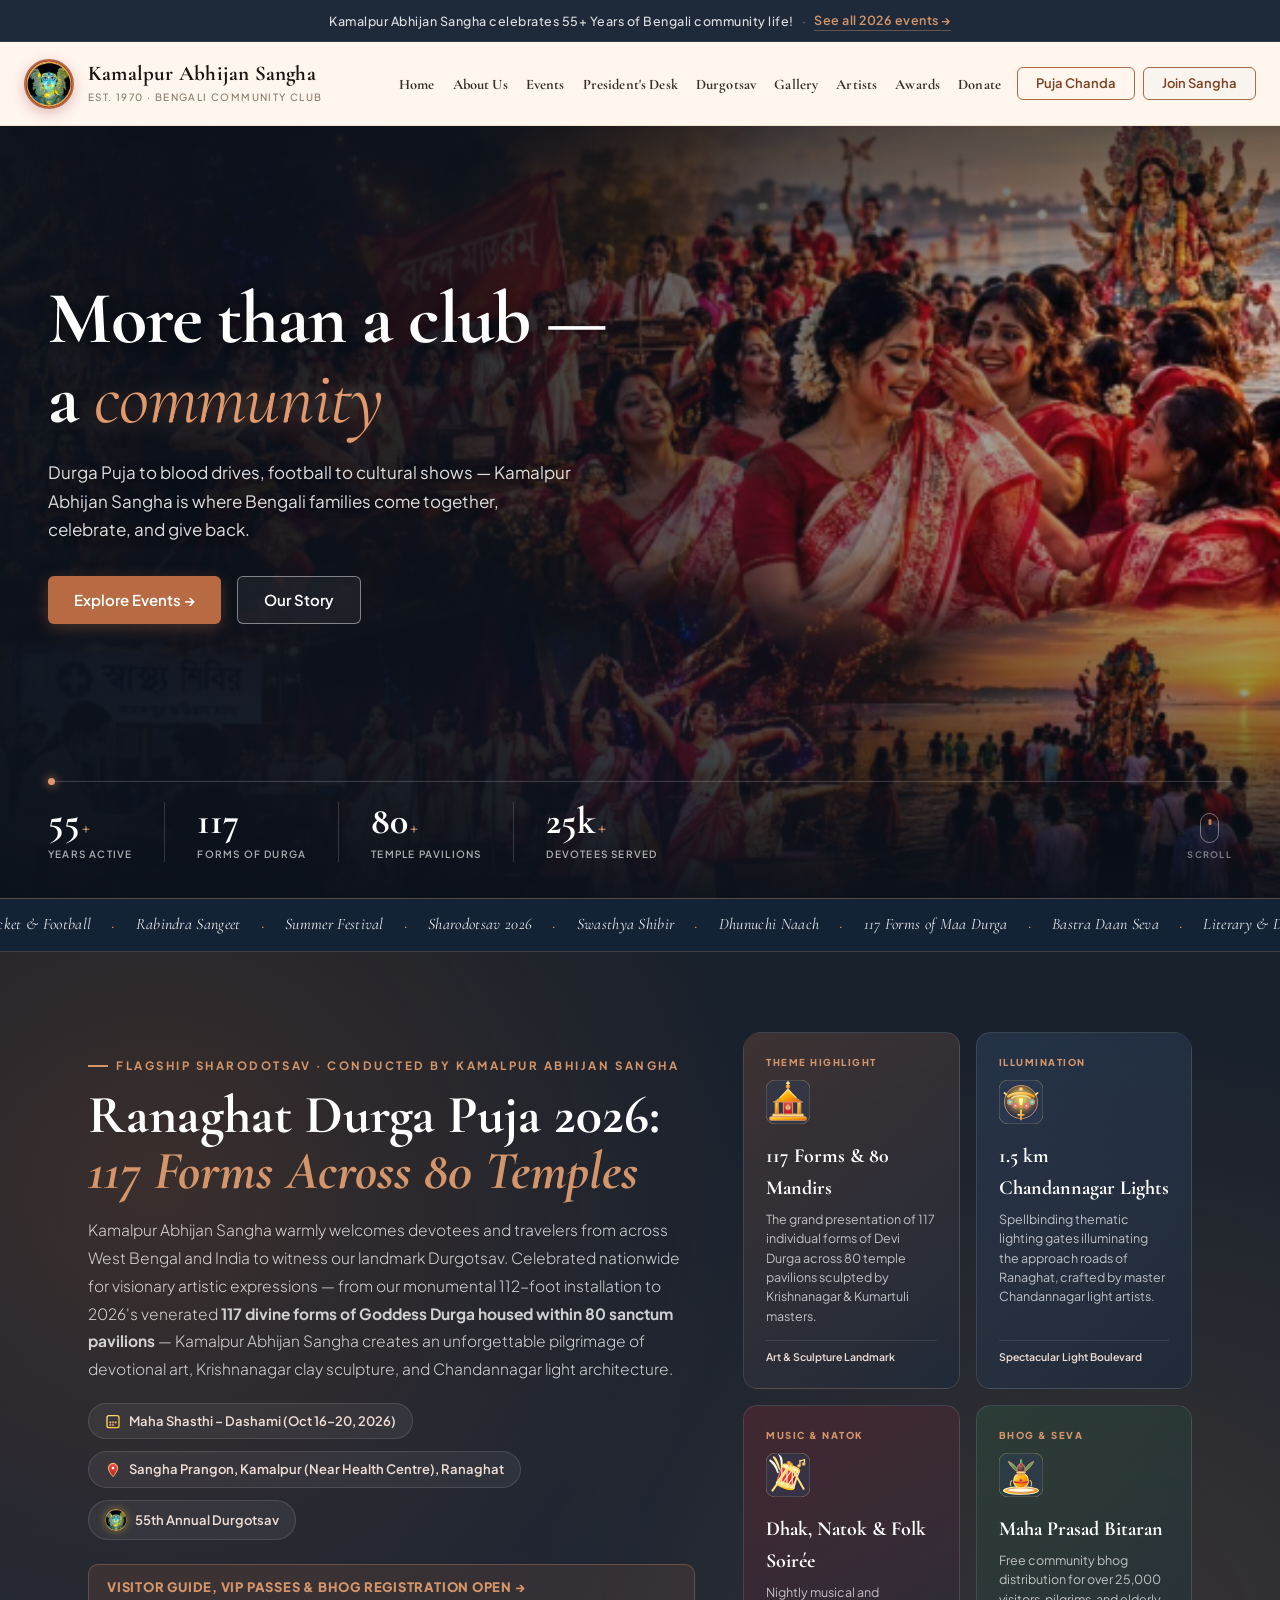
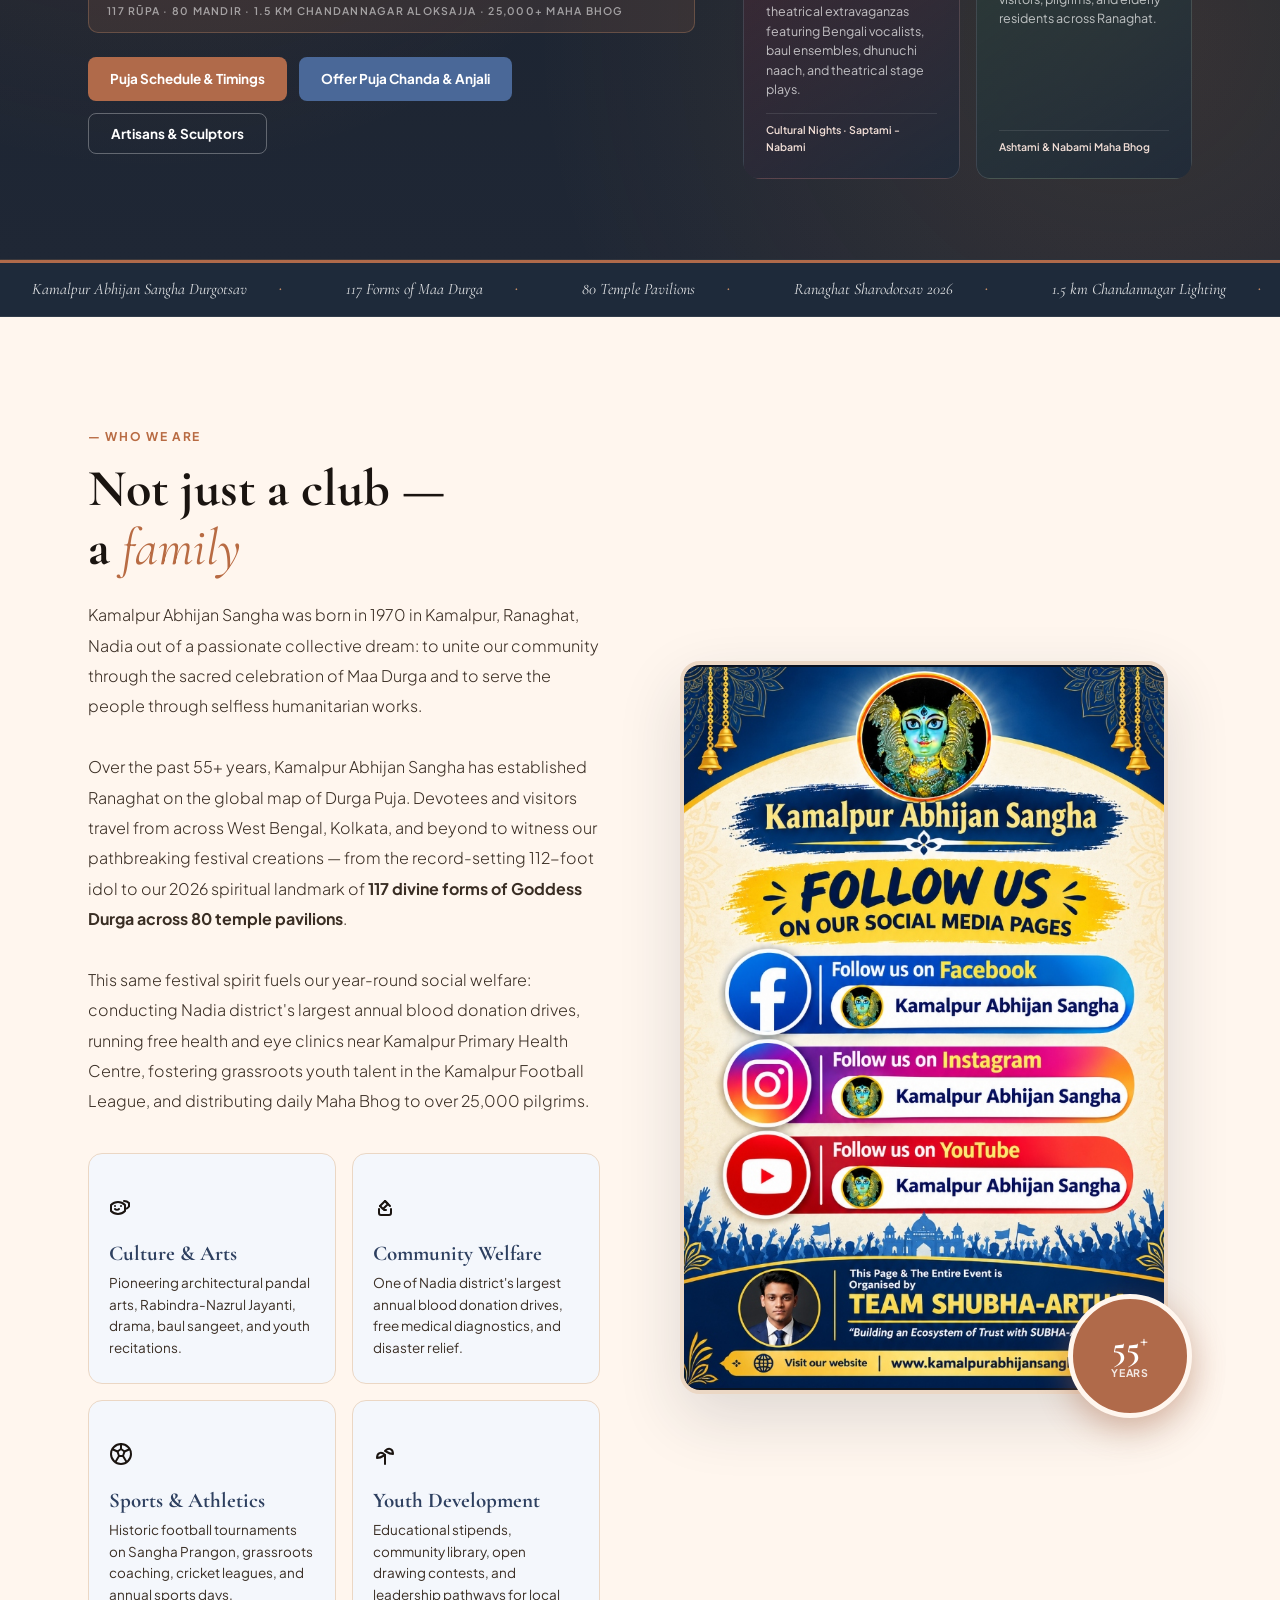
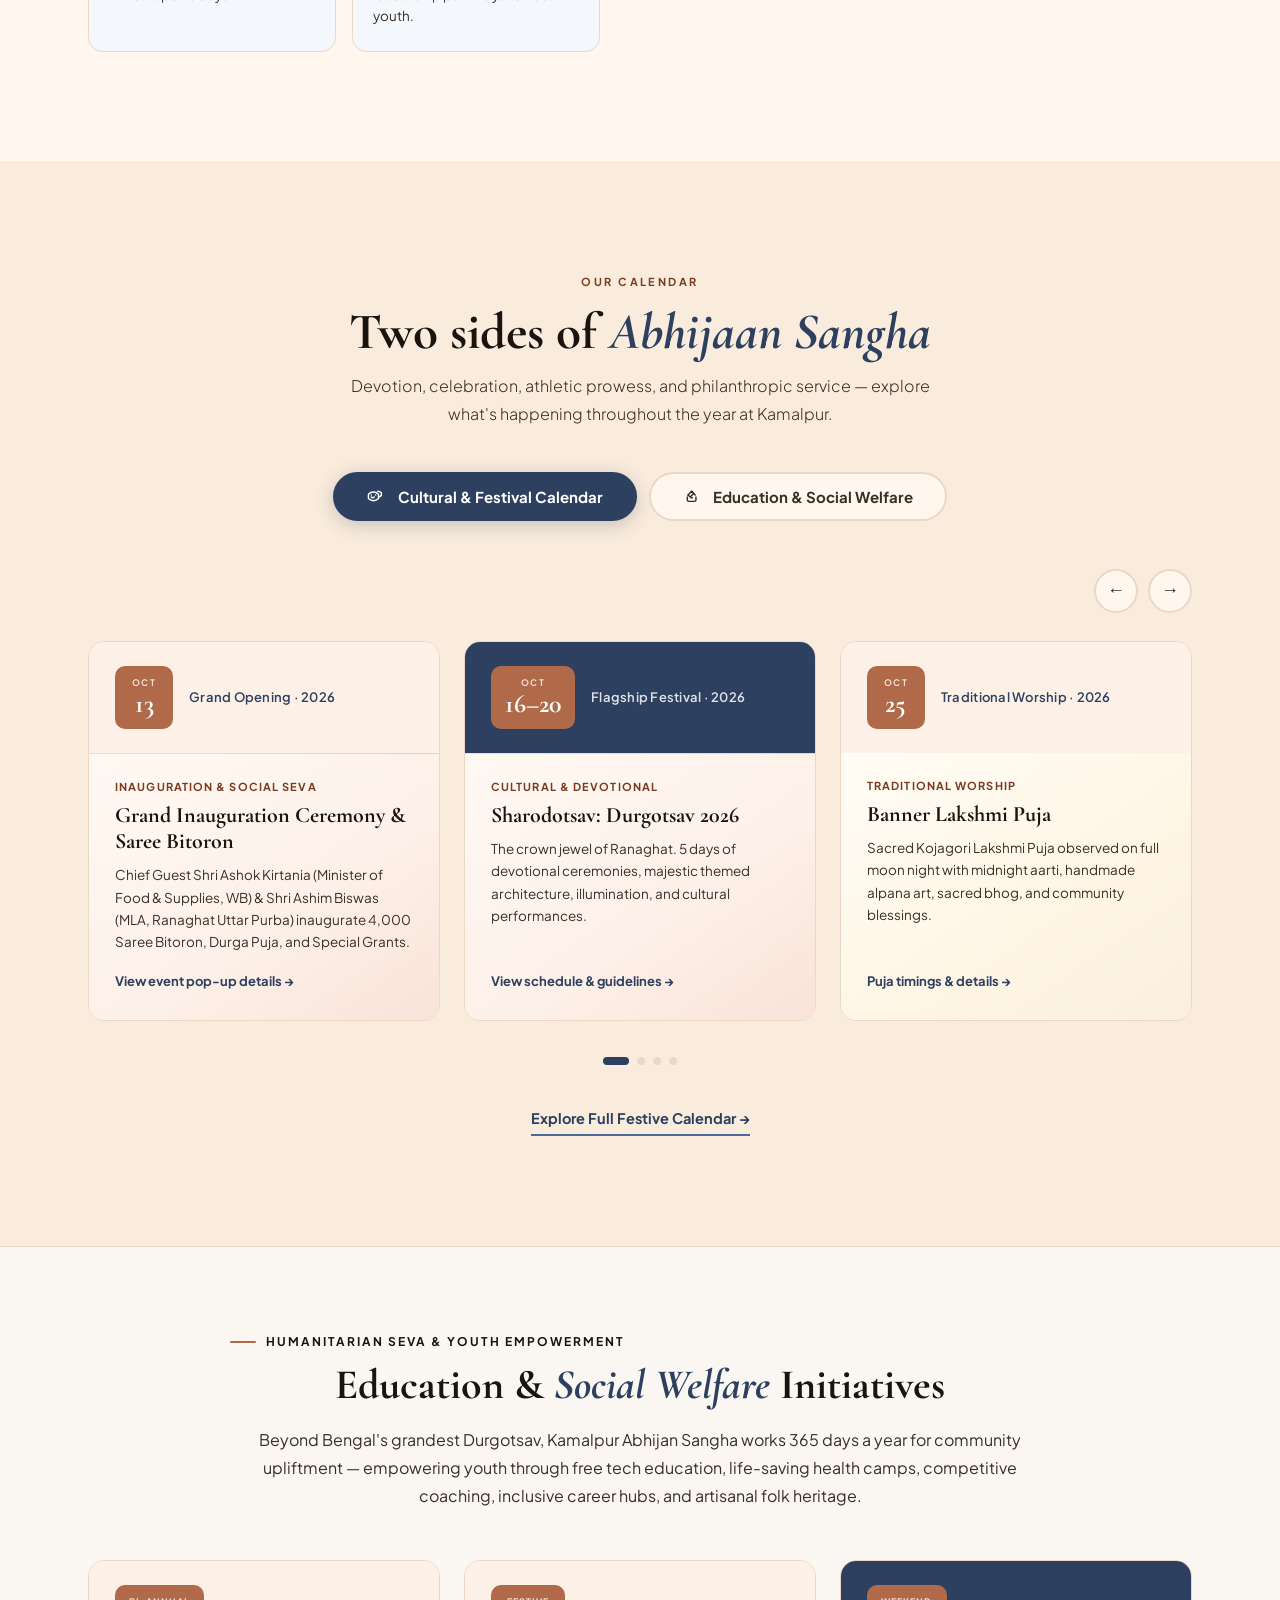
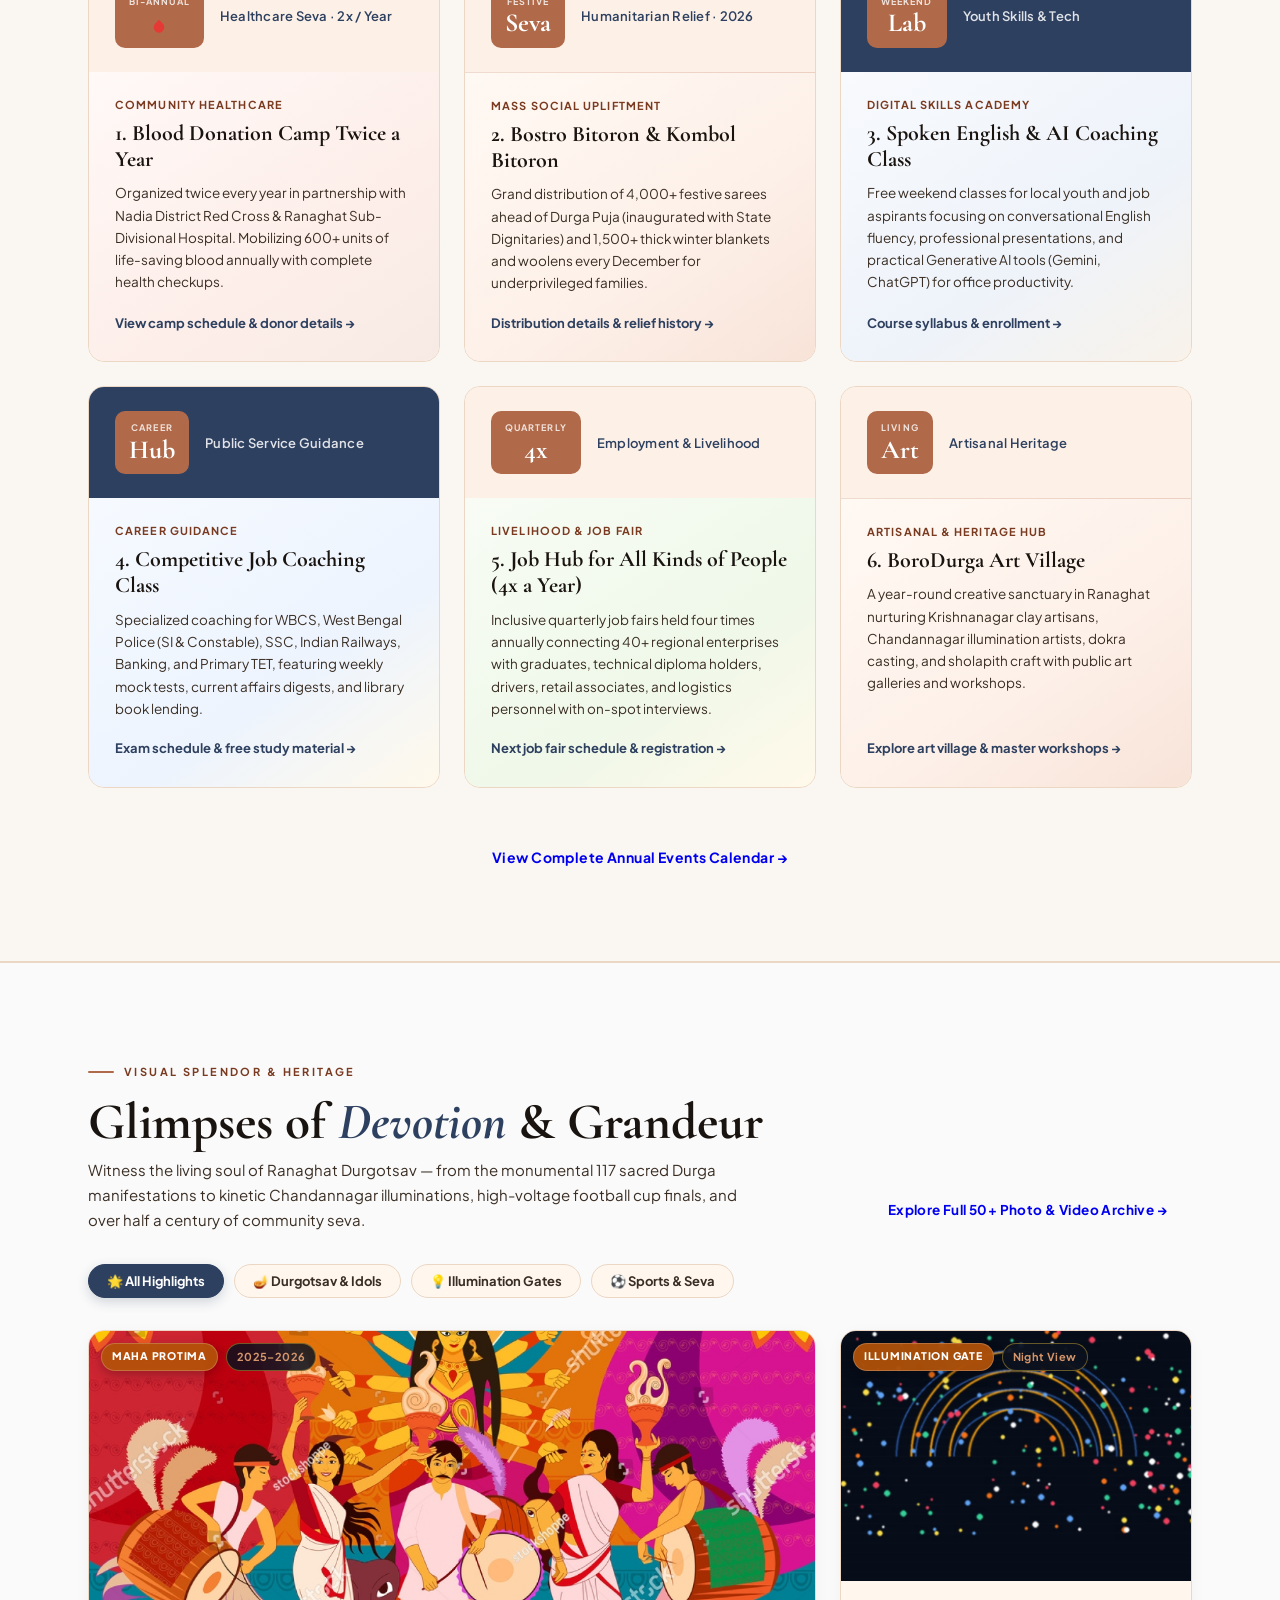
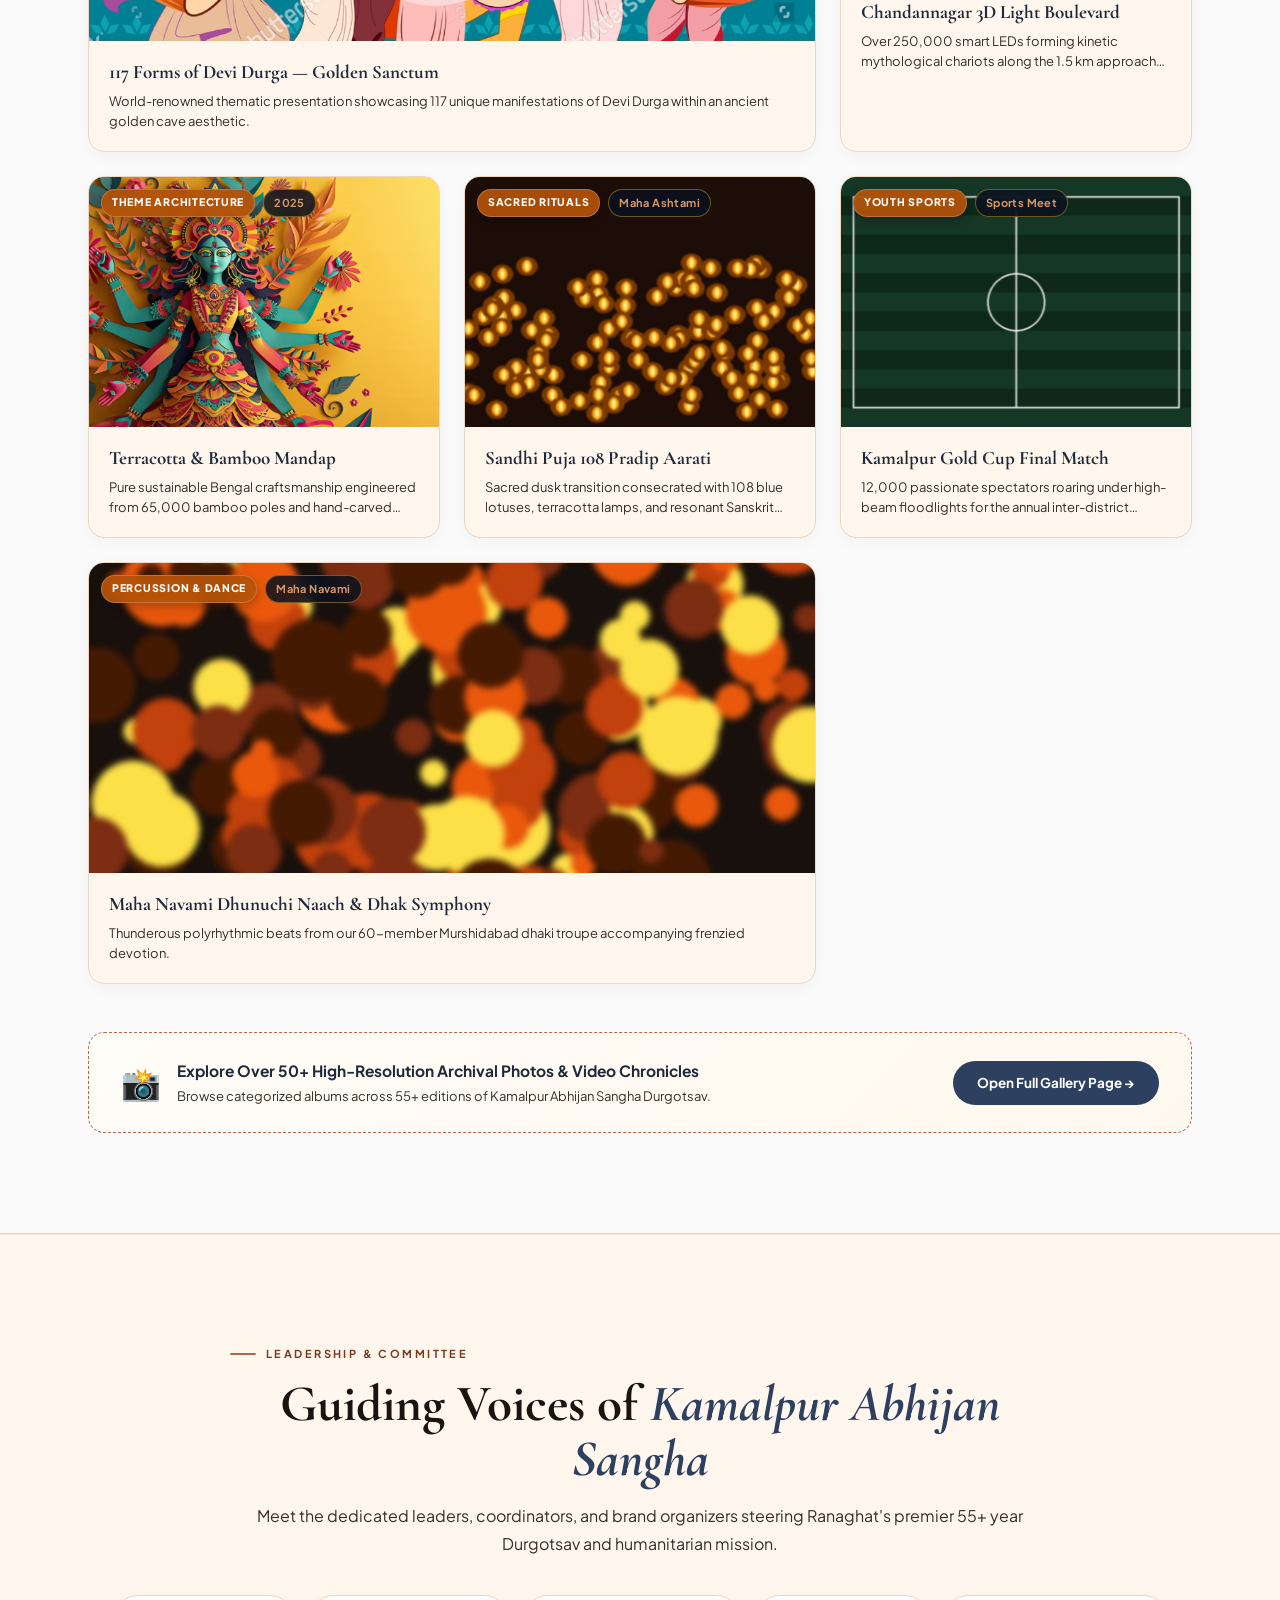
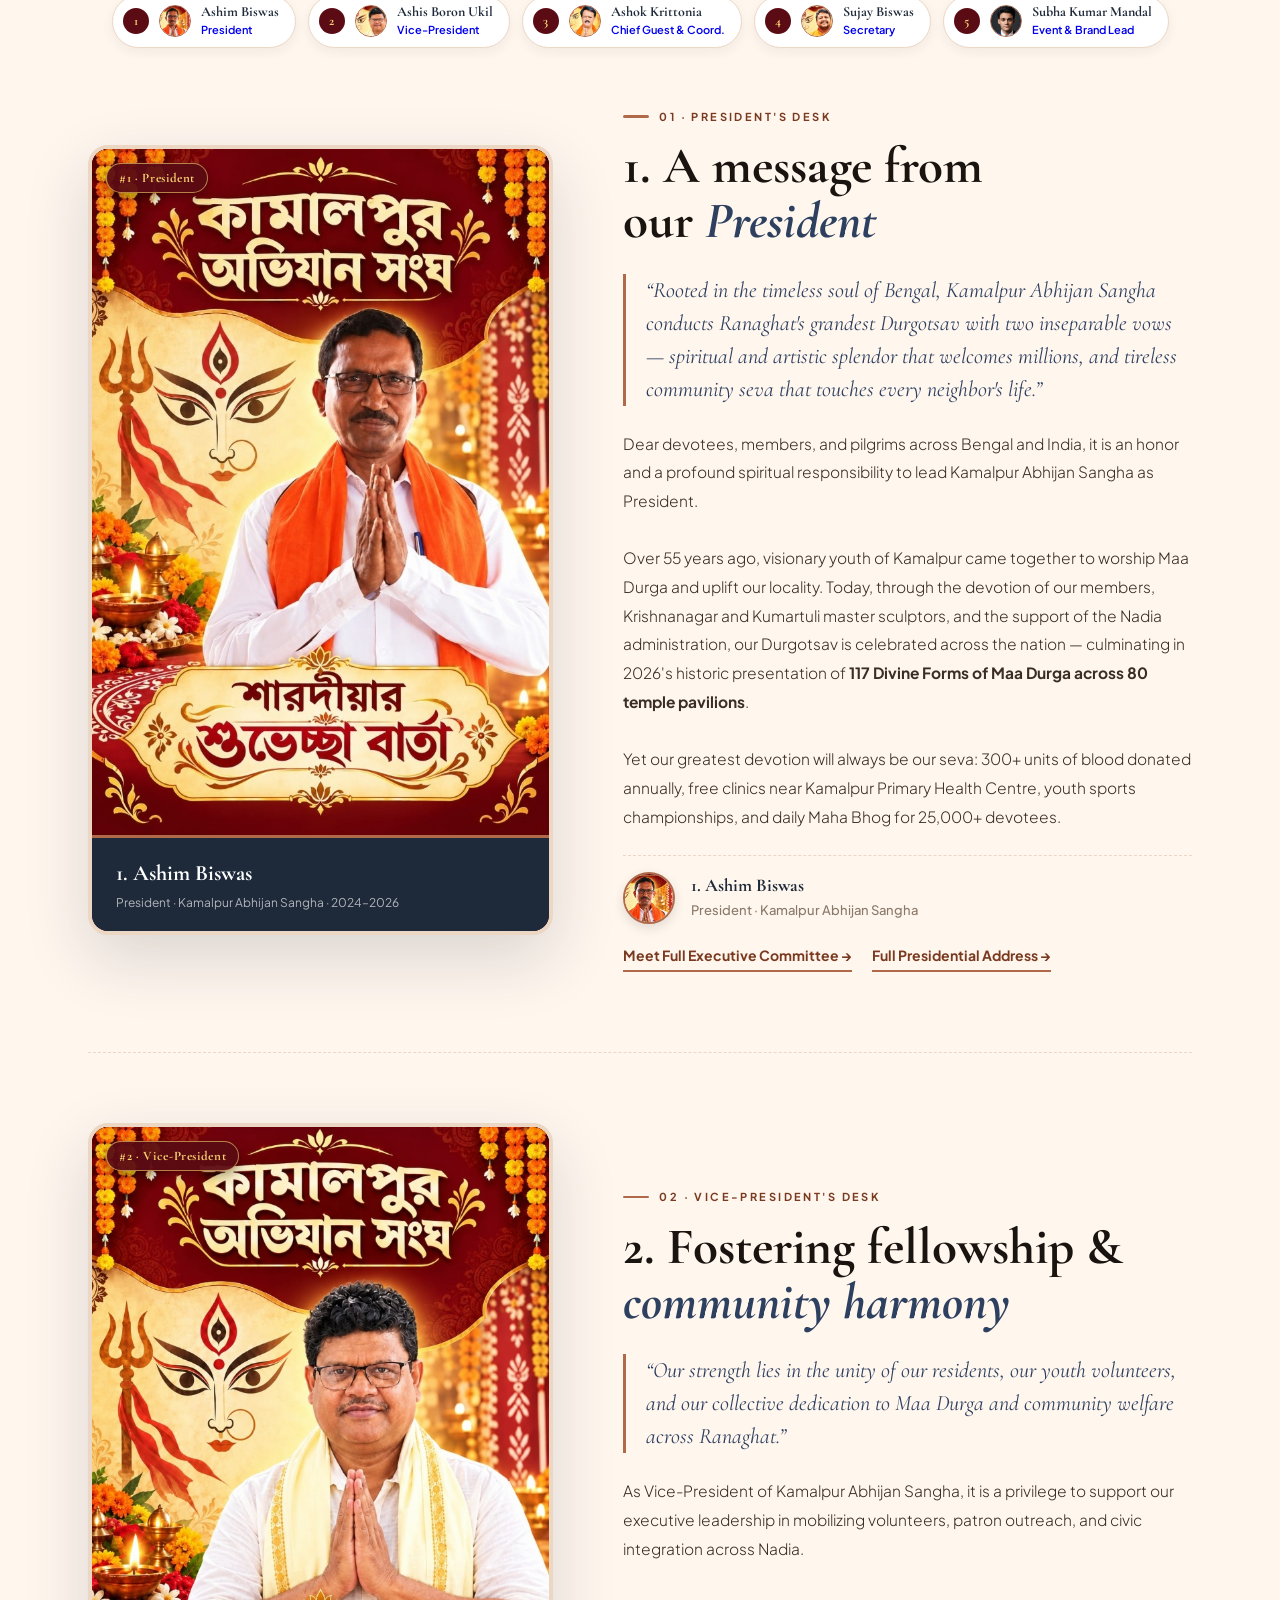
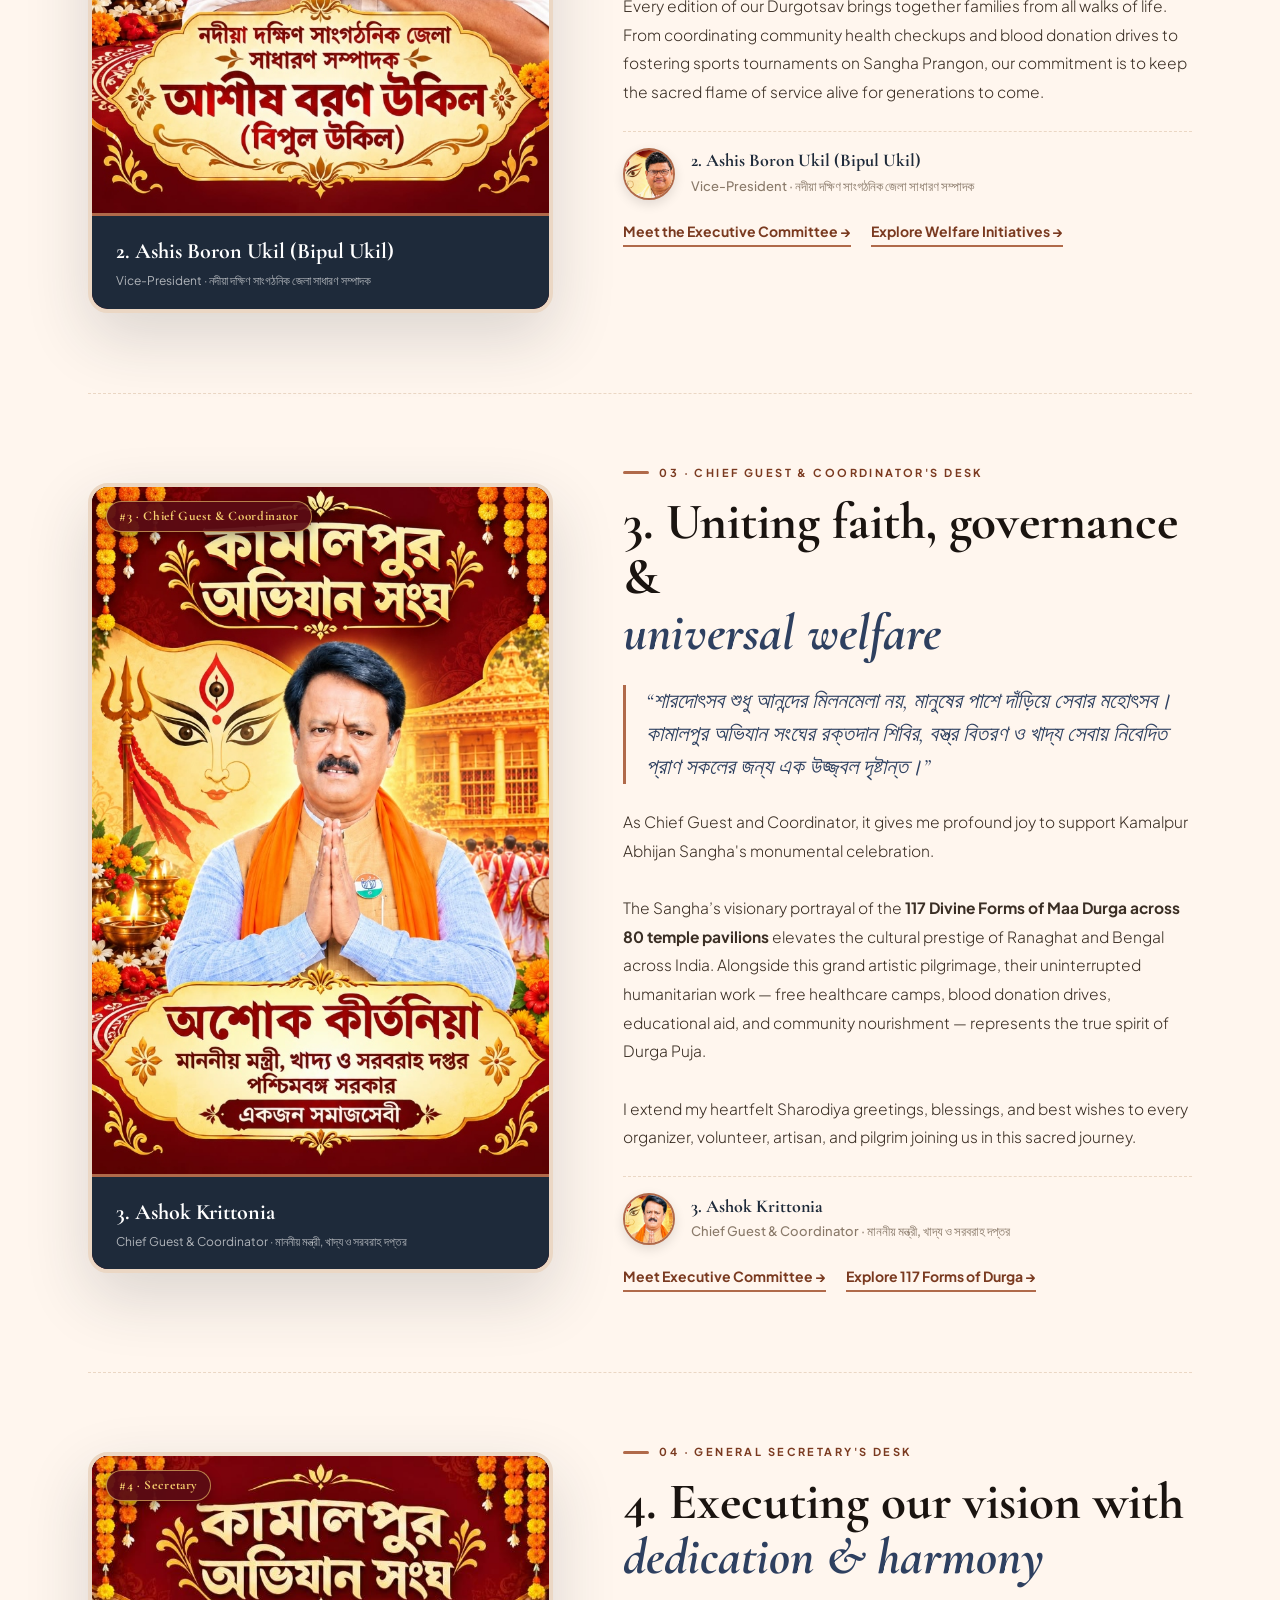
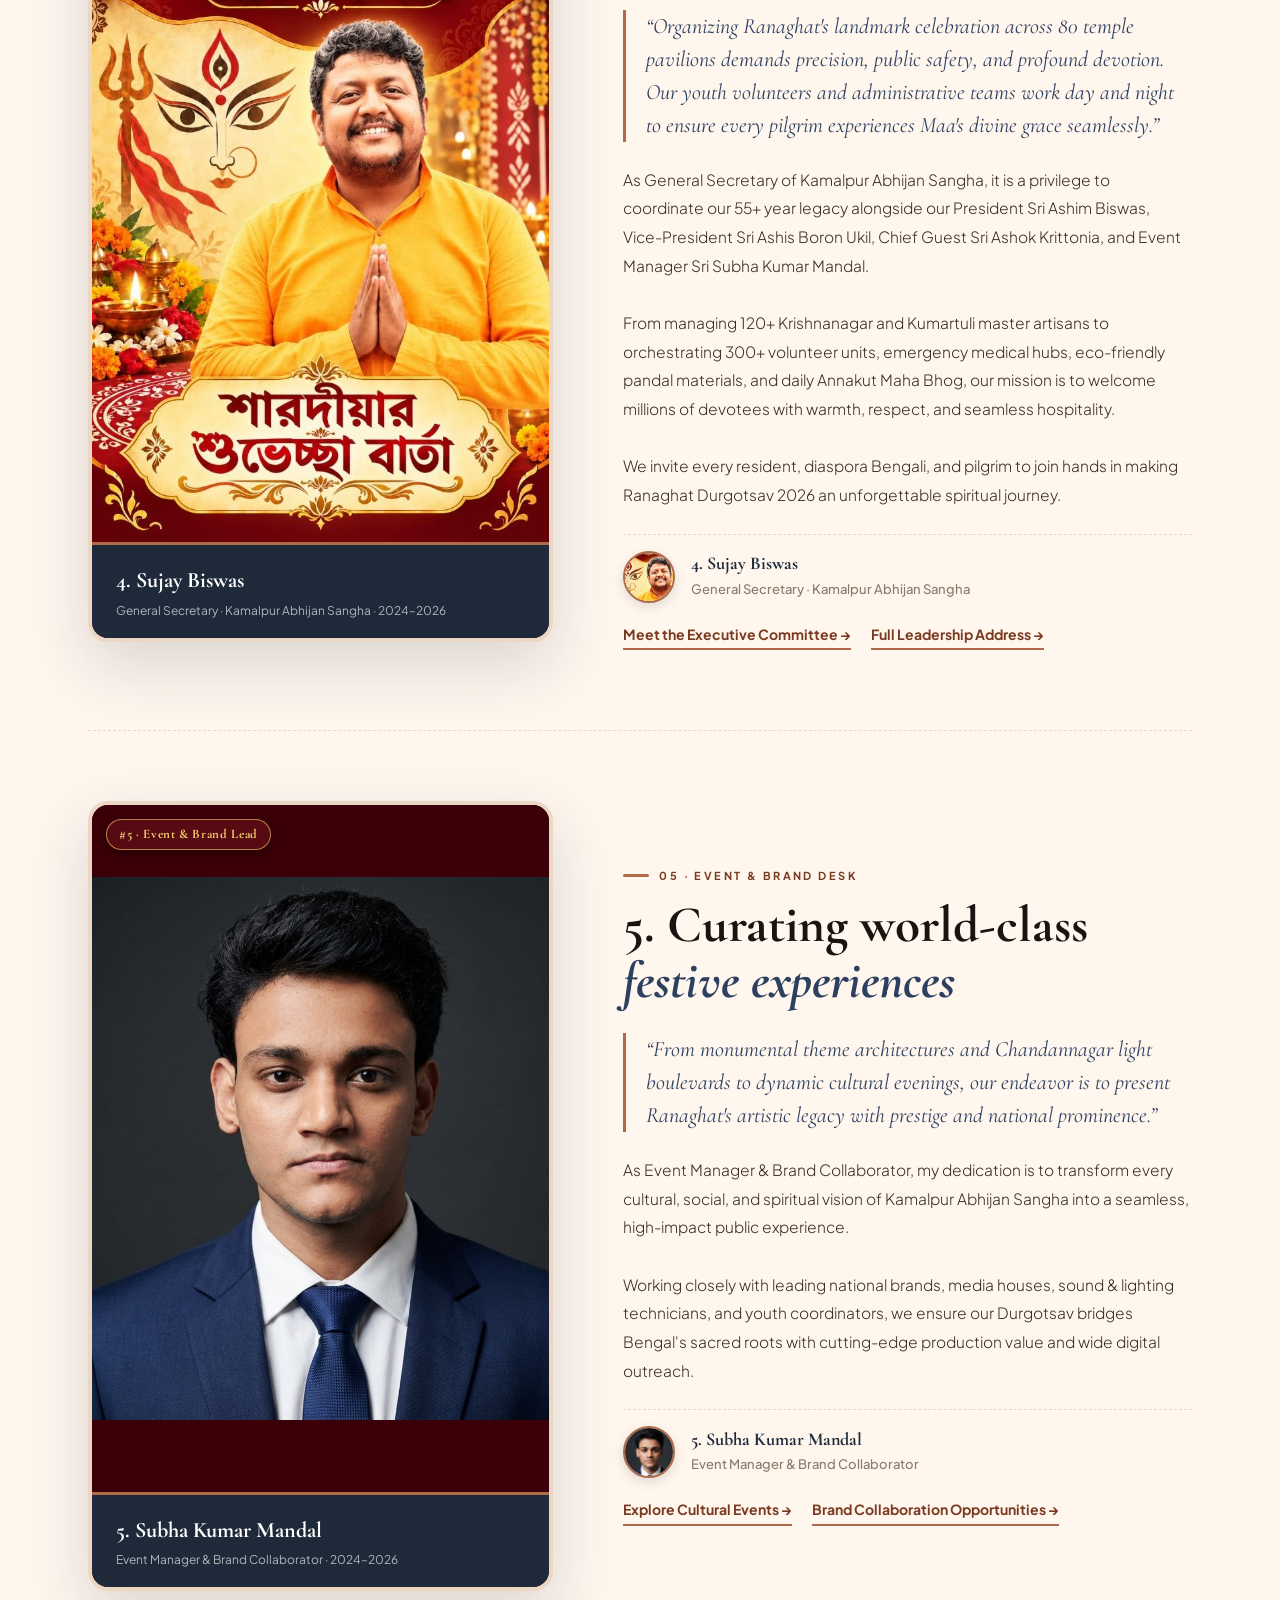
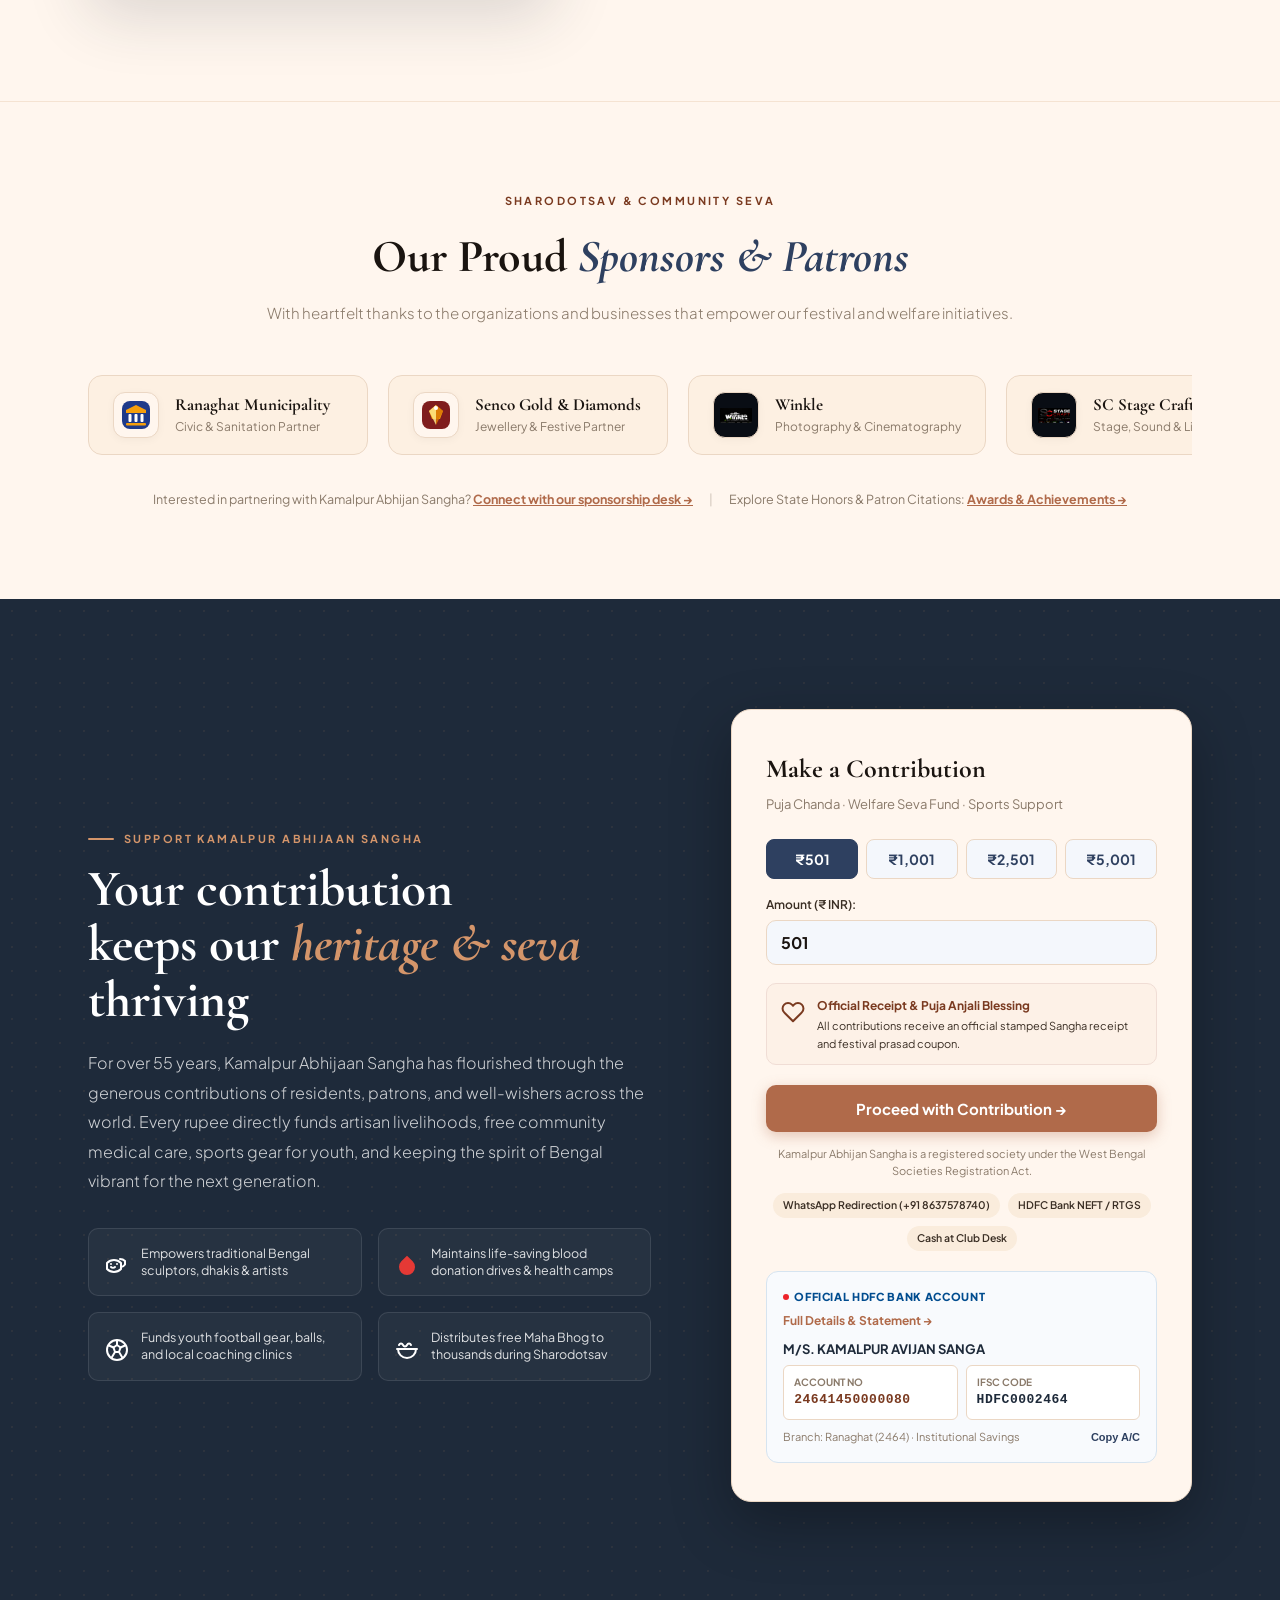
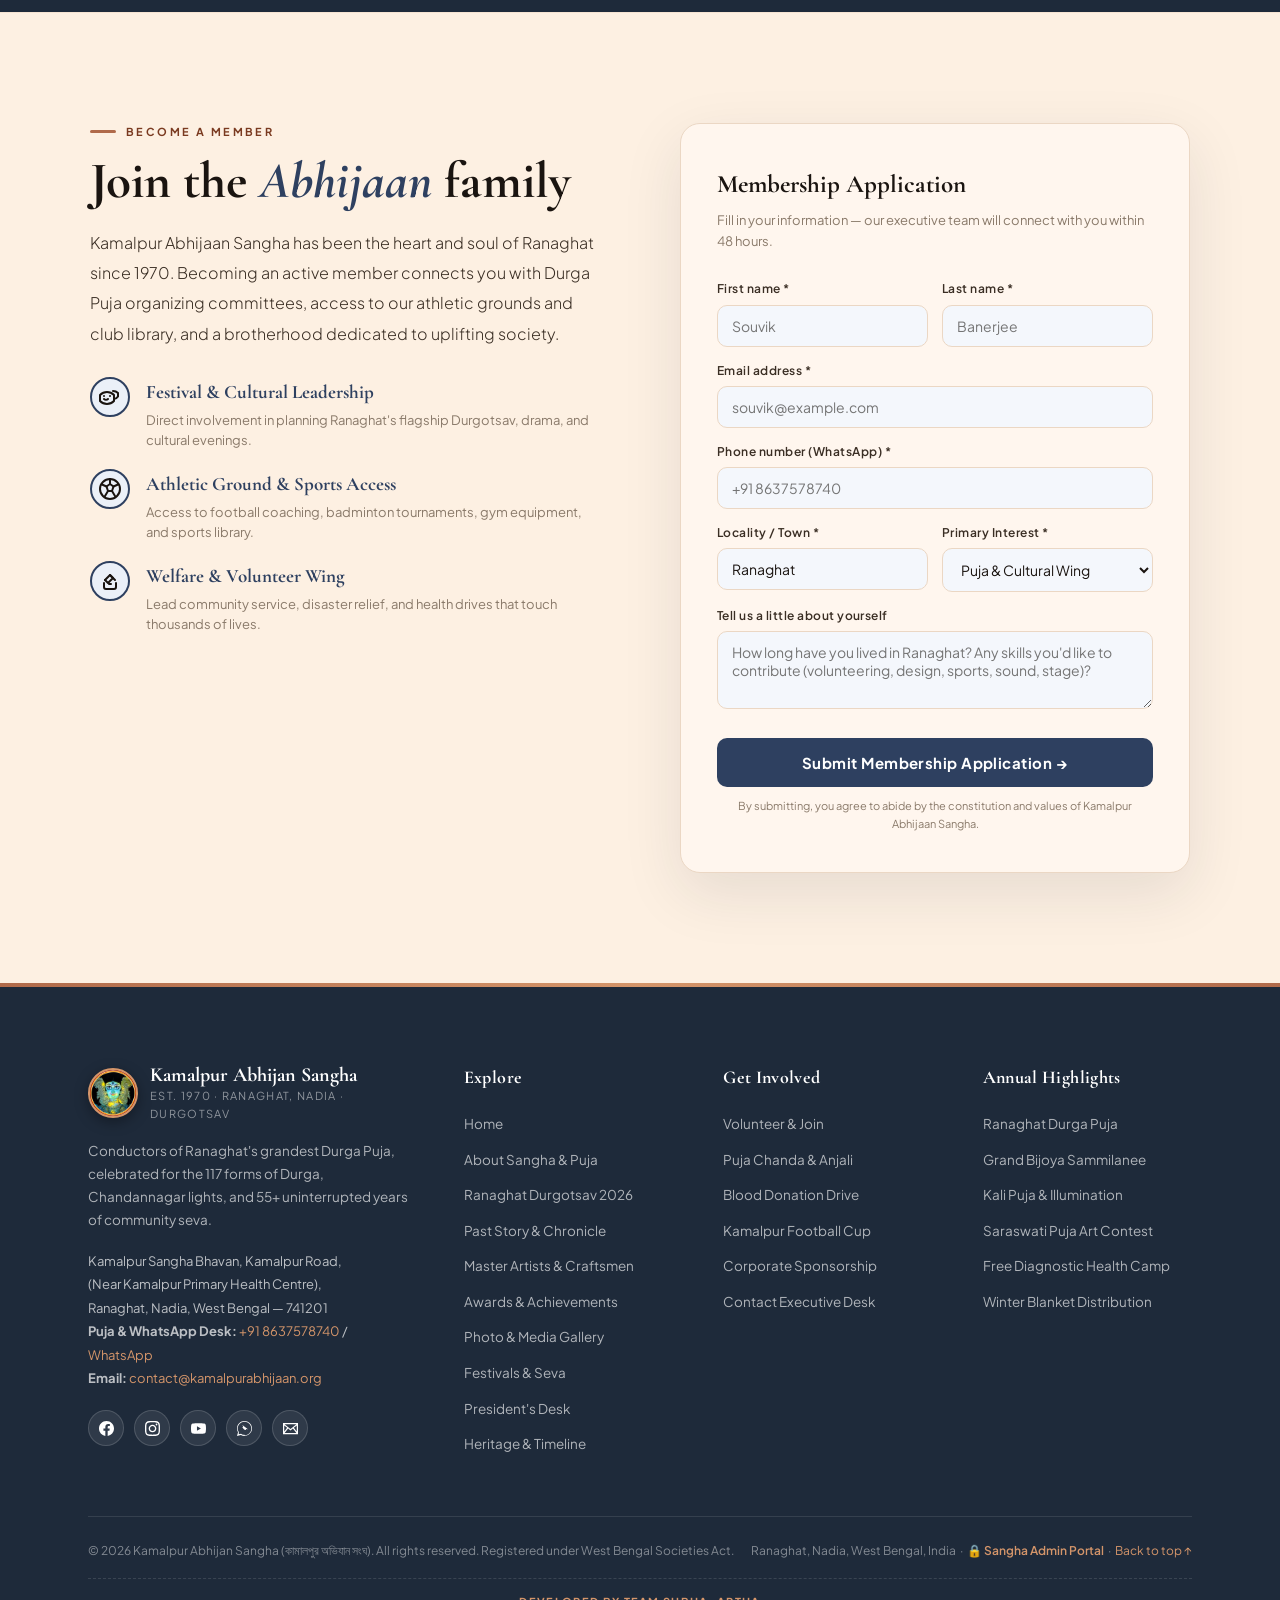
==== commit c5033acc: "Add Education & Social Welfare section with 6 flagship initiatives across index, events, about, and " ====
--- a/index.html
+++ b/index.html
@@ -788,7 +788,7 @@
           <svg class="kas-icon" width="20" height="20" viewBox="0 0 24 24" fill="none" stroke="currentColor" stroke-width="2" stroke-linecap="round" stroke-linejoin="round" aria-hidden="true"><path d="M2 10s3-3 7-3 7 3 7 3v6s-3 3-7 3-7-3-7-3v-6Z"/><circle cx="6" cy="11" r="1" class="kas-icon solid"/><circle cx="12" cy="11" r="1" class="kas-icon solid"/><path d="M6 14c1 1 3 1 4 0"/><path d="M16 14c1.5 0 3-1 4-2.5V8s-2-2-5-2"/></svg> &nbsp;Cultural &amp; Festival Calendar
         </button>
         <button type="button" class="etab" id="tab-s" onclick="switchTab('s')">
-          <svg class="kas-icon" width="20" height="20" viewBox="0 0 24 24" fill="none" stroke="currentColor" stroke-width="2" stroke-linecap="round" stroke-linejoin="round" aria-hidden="true"><path d="M11 15h2"/><path d="m7 11 5-5 5 5"/><path d="m12 6 3 3-5 5-3-3"/><path d="M18 14v4a2 2 0 0 1-2 2H8a2 2 0 0 1-2-2v-4"/></svg> &nbsp;Sports &amp; Social Welfare
+          <svg class="kas-icon" width="20" height="20" viewBox="0 0 24 24" fill="none" stroke="currentColor" stroke-width="2" stroke-linecap="round" stroke-linejoin="round" aria-hidden="true"><path d="M11 15h2"/><path d="m7 11 5-5 5 5"/><path d="m12 6 3 3-5 5-3-3"/><path d="M18 14v4a2 2 0 0 1-2 2H8a2 2 0 0 1-2-2v-4"/></svg> &nbsp;Education &amp; Social Welfare
         </button>
       </div>
 
@@ -905,48 +905,112 @@
         </div>
       </div>
 
-      <!-- Panel 2: Sports & Community Welfare -->
+      <!-- Panel 2: Education & Social Welfare -->
       <div class="tab-panel" id="panel-s">
         <div class="carousel-wrap">
           <div class="c-arrows">
-            <button type="button" class="c-arrow gold-arr" onclick="moveCarousel('sc', -1)" aria-label="Previous sports event">&#8592;</button>
-            <button type="button" class="c-arrow gold-arr" onclick="moveCarousel('sc', 1)" aria-label="Next sports event">&#8594;</button>
+            <button type="button" class="c-arrow gold-arr" onclick="moveCarousel('sc', -1)" aria-label="Previous welfare initiative">&#8592;</button>
+            <button type="button" class="c-arrow gold-arr" onclick="moveCarousel('sc', 1)" aria-label="Next welfare initiative">&#8594;</button>
           </div>
           <div class="carousel-viewport">
             <div class="carousel-track" id="sc">
-              <!-- Slide 1: 4,000 Saree Bitoron & Inauguration -->
-              <div class="carousel-slide">
-                <div class="ev-card" tabindex="0" onclick="openEventModal('inauguration')">
-                  <div class="ev-card-top gold-top">
-                    <div class="date-chip gold-chip"><span class="dm">Oct</span><span class="dd">13</span></div>
-                    <span class="ev-card-label">Philanthropic Seva · 2026</span>
-                  </div>
-                  <div class="ev-card-body theme-blood">
-                    <div class="ev-cat">Mass Social Upliftment</div>
-                    <div class="ev-name">4,000 Saree Bitoron &amp; Special Grants</div>
-                    <p class="ev-desc">Inaugurated by Minister Shri Ashok Kirtania &amp; MLA Shri Ashim Biswas. Free distribution of 4,000 festive sarees alongside Special Grants announcements.</p>
-                    <span class="ev-link">View inauguration pop-up &rarr;</span>
-                  </div>
-                </div>
-              </div>
-
-              <!-- Slide 2: Blood Donation -->
+              <!-- Slide 1: Blood Donation Camp Twice a year -->
               <div class="carousel-slide">
                 <div class="ev-card" tabindex="0" onclick="openEventModal('blood')">
                   <div class="ev-card-top gold-top">
-                    <div class="date-chip"><span class="dm">Annual</span><span class="dd"><svg class="kas-icon solid" width="20" height="20" viewBox="0 0 24 24" fill="currentColor" stroke="none" aria-hidden="true" style="color:#E53935;"><path d="M12 2.69l5.66 5.66a8 8 0 1 1-11.31 0z"/></svg></span></div>
-                    <span class="ev-card-label">Giving Back · Life Seva</span>
+                    <div class="date-chip gold-chip"><span class="dm">Bi-Annual</span><span class="dd"><svg class="kas-icon solid" width="20" height="20" viewBox="0 0 24 24" fill="currentColor" stroke="none" aria-hidden="true" style="color:#E53935;"><path d="M12 2.69l5.66 5.66a8 8 0 1 1-11.31 0z"/></svg></span></div>
+                    <span class="ev-card-label">Healthcare Seva · 2x / Year</span>
                   </div>
                   <div class="ev-card-body theme-blood">
                     <div class="ev-cat">Community Healthcare</div>
-                    <div class="ev-name">Annual Mega Blood Donation Camp</div>
-                    <p class="ev-desc">Recognized by Nadia District Red Cross &amp; Health Dept. Over 300+ units collected annually to support thalassemia patients and local blood banks.</p>
-                    <span class="ev-link">Register as a donor &rarr;</span>
+                    <div class="ev-name">1. Blood Donation Camp (Twice a Year)</div>
+                    <p class="ev-desc">Organized twice every year in partnership with Nadia District Red Cross &amp; Ranaghat Sub-Divisional Hospital. Mobilizing 600+ units of life-saving blood annually with complete health checkups.</p>
+                    <span class="ev-link">View camp schedule &amp; donor details &rarr;</span>
                   </div>
                 </div>
               </div>
 
-              <!-- Slide 2 -->
+              <!-- Slide 2: Bostro Bitoron & Kombol Bitoron -->
+              <div class="carousel-slide">
+                <div class="ev-card" tabindex="0" onclick="openEventModal('bostro_kombol')">
+                  <div class="ev-card-top gold-top">
+                    <div class="date-chip gold-chip"><span class="dm">Festive</span><span class="dd">Seva</span></div>
+                    <span class="ev-card-label">Humanitarian Relief · 2026</span>
+                  </div>
+                  <div class="ev-card-body theme-durga">
+                    <div class="ev-cat">Mass Social Upliftment</div>
+                    <div class="ev-name">2. Bostro Bitoron &amp; Kombol Bitoron</div>
+                    <p class="ev-desc">Grand distribution of 4,000+ festive sarees ahead of Durga Puja (inaugurated with State Dignitaries) and 1,500+ thick winter blankets and woolens every December for underprivileged families.</p>
+                    <span class="ev-link">Distribution details &amp; relief history &rarr;</span>
+                  </div>
+                </div>
+              </div>
+
+              <!-- Slide 3: Spoken English & Ai Coaching Class -->
+              <div class="carousel-slide">
+                <div class="ev-card" tabindex="0" onclick="openEventModal('spoken_ai')">
+                  <div class="ev-card-top dark-top">
+                    <div class="date-chip gold-chip"><span class="dm">Weekend</span><span class="dd">Lab</span></div>
+                    <span class="ev-card-label inv">Youth Skills &amp; Tech</span>
+                  </div>
+                  <div class="ev-card-body theme-toastmasters">
+                    <div class="ev-cat">Digital Skills Academy</div>
+                    <div class="ev-name">3. Spoken English &amp; AI Coaching Class</div>
+                    <p class="ev-desc">Free weekend classes for local youth and job aspirants focusing on conversational English fluency, professional presentations, and practical Generative AI tools (Gemini, ChatGPT) for office productivity.</p>
+                    <span class="ev-link">Course syllabus &amp; enrollment &rarr;</span>
+                  </div>
+                </div>
+              </div>
+
+              <!-- Slide 4: Competitive Job Coaching class -->
+              <div class="carousel-slide">
+                <div class="ev-card" tabindex="0" onclick="openEventModal('job_coaching')">
+                  <div class="ev-card-top dark-top">
+                    <div class="date-chip gold-chip"><span class="dm">Career</span><span class="dd">Hub</span></div>
+                    <span class="ev-card-label inv">Public Service Guidance</span>
+                  </div>
+                  <div class="ev-card-body theme-youth">
+                    <div class="ev-cat">Career Guidance</div>
+                    <div class="ev-name">4. Competitive Job Coaching Class</div>
+                    <p class="ev-desc">Specialized coaching for WBCS, West Bengal Police (SI &amp; Constable), SSC, Indian Railways, Banking, and Primary TET, featuring weekly mock tests, current affairs digests, and library book lending.</p>
+                    <span class="ev-link">Exam schedule &amp; free study material &rarr;</span>
+                  </div>
+                </div>
+              </div>
+
+              <!-- Slide 5: Job hub for all kinds of People 4times a year -->
+              <div class="carousel-slide">
+                <div class="ev-card" tabindex="0" onclick="openEventModal('job_hub')">
+                  <div class="ev-card-top gold-top">
+                    <div class="date-chip gold-chip"><span class="dm">Quarterly</span><span class="dd">4x</span></div>
+                    <span class="ev-card-label">Employment &amp; Livelihood</span>
+                  </div>
+                  <div class="ev-card-body theme-picnic">
+                    <div class="ev-cat">Livelihood &amp; Job Fair</div>
+                    <div class="ev-name">5. Job Hub for All Kinds of People (4x a Year)</div>
+                    <p class="ev-desc">Inclusive quarterly job fairs held four times annually connecting 40+ regional enterprises with graduates, technical diploma holders, drivers, retail associates, and logistics personnel with on-spot interviews.</p>
+                    <span class="ev-link">Next job fair schedule &amp; registration &rarr;</span>
+                  </div>
+                </div>
+              </div>
+
+              <!-- Slide 6: BoroDurga Art Village -->
+              <div class="carousel-slide">
+                <div class="ev-card" tabindex="0" onclick="openEventModal('borodurga_art')">
+                  <div class="ev-card-top gold-top">
+                    <div class="date-chip gold-chip"><span class="dm">Living</span><span class="dd">Art</span></div>
+                    <span class="ev-card-label">Artisanal Heritage</span>
+                  </div>
+                  <div class="ev-card-body theme-durga">
+                    <div class="ev-cat">Artisanal &amp; Heritage Hub</div>
+                    <div class="ev-name">6. BoroDurga Art Village</div>
+                    <p class="ev-desc">A year-round creative sanctuary in Ranaghat nurturing Krishnanagar clay artisans, Chandannagar illumination artists, dokra casting, and sholapith craft with public art galleries and workshops.</p>
+                    <span class="ev-link">Explore art village &amp; master workshops &rarr;</span>
+                  </div>
+                </div>
+              </div>
+
+              <!-- Slide 7: Football Tournament -->
               <div class="carousel-slide">
                 <div class="ev-card" tabindex="0" onclick="openEventModal('football')">
                   <div class="ev-card-top dark-top">
@@ -962,39 +1026,7 @@
                 </div>
               </div>
 
-              <!-- Slide 3 -->
-              <div class="carousel-slide">
-                <div class="ev-card" tabindex="0" onclick="openEventModal('health')">
-                  <div class="ev-card-top gold-top">
-                    <div class="date-chip gold-chip"><span class="dm">Ongoing</span><span class="dd"><svg class="kas-icon" width="20" height="20" viewBox="0 0 24 24" fill="none" stroke="currentColor" stroke-width="2" stroke-linecap="round" stroke-linejoin="round" aria-hidden="true"><path d="M4.5 3v6a5.5 5.5 0 0 0 11 0V3"/><path d="M10 14.5v3.5a3.5 3.5 0 0 0 7 0v-2"/><circle cx="17" cy="14" r="2"/><path d="M3 3h3"/><path d="M14 3h3"/></svg></span></div>
-                    <span class="ev-card-label">Free Seva Clinic</span>
-                  </div>
-                  <div class="ev-card-body theme-toastmasters">
-                    <div class="ev-cat">Public Health Service</div>
-                    <div class="ev-name">Free Eye &amp; Diagnostic Checkup Camp</div>
-                    <p class="ev-desc">Quarterly medical checkups with specialist doctors, free prescription glasses distribution, and cataract screening for elderly residents.</p>
-                    <span class="ev-link">View upcoming clinic dates &rarr;</span>
-                  </div>
-                </div>
-              </div>
-
-              <!-- Slide 4 -->
-              <div class="carousel-slide">
-                <div class="ev-card" tabindex="0" onclick="openEventModal('relief')">
-                  <div class="ev-card-top dark-top">
-                    <div class="date-chip"><span class="dm">Winter</span><span class="dd"><svg class="kas-icon" width="20" height="20" viewBox="0 0 24 24" fill="none" stroke="currentColor" stroke-width="2" stroke-linecap="round" stroke-linejoin="round" aria-hidden="true"><path d="M4 4h4l4 4 4-4h4v16H4V4z"/><path d="M12 8v12"/></svg></span></div>
-                    <span class="ev-card-label inv">Social Aid</span>
-                  </div>
-                  <div class="ev-card-body theme-bijoya">
-                    <div class="ev-cat">Welfare Initiative</div>
-                    <div class="ev-name">Winter Blanket &amp; Cloth Distribution</div>
-                    <p class="ev-desc">Annual drive delivering warm blankets, sweaters, and rations to destitute families, street vendors, and tea-stall workers in Ranaghat.</p>
-                    <span class="ev-link">Participate &amp; donate &rarr;</span>
-                  </div>
-                </div>
-              </div>
-
-              <!-- Slide 5 -->
+              <!-- Slide 8: Sports Meet -->
               <div class="carousel-slide">
                 <div class="ev-card" tabindex="0" onclick="openEventModal('sports_meet')">
                   <div class="ev-card-top gold-top">
@@ -1004,7 +1036,7 @@
                   <div class="ev-card-body theme-picnic">
                     <div class="ev-cat">Community Sports</div>
                     <div class="ev-name">Annual Athletic Sports Meet &amp; Marathon</div>
-                    <p class="ev-desc">Sprint races, high jump, lemon-spoon races for children, and tug-of-war for all age categories. A joyous day of neighborhood competition.</p>
+                    <p class="ev-desc">Sprint races, high jump, lemon-spoon races for children, and the 5 km Ranaghat Friendship Mini Marathon celebrating sportsmanship.</p>
                     <span class="ev-link">Participant registration &rarr;</span>
                   </div>
                 </div>
@@ -1016,6 +1048,111 @@
         <div class="tab-footer reveal">
           <a href="#join" class="gold-foot">Get Involved in Sangha Social Seva &rarr;</a>
         </div>
+      </div>
+    </div>
+  </section>
+
+  <!-- ══════════ EDUCATION & SOCIAL WELFARE SHOWCASE (#education-welfare) ══════════ -->
+  <section id="education-welfare" class="welfare-section" style="padding: 85px 0 80px; background: #FAF7F2; border-top: 1px solid var(--border); border-bottom: 1px solid var(--border);">
+    <div class="container">
+      <div class="reveal" style="text-align: center; max-width: 820px; margin: 0 auto 50px;">
+        <div class="eyebrow" style="color: var(--crimson); text-transform: uppercase; letter-spacing: 2px; font-weight: 700; font-size: 12px; margin-bottom: 8px;">Humanitarian Seva &amp; Youth Empowerment</div>
+        <h2 class="sh2" style="font-size: clamp(28px, 4vw, 42px); line-height: 1.25; margin-bottom: 14px;">Education &amp; <em>Social Welfare</em> Initiatives</h2>
+        <p style="font-family: var(--sans); font-size: 16px; color: var(--text-2); line-height: 1.75; margin: 0 auto;">
+          Beyond Bengal's grandest Durgotsav, Kamalpur Abhijan Sangha works 365 days a year for community upliftment — empowering youth through free tech education, life-saving health camps, competitive coaching, inclusive career hubs, and artisanal folk heritage.
+        </p>
+      </div>
+
+      <div style="display: grid; grid-template-columns: repeat(auto-fit, minmax(340px, 1fr)); gap: 24px;">
+        <!-- Card 1: Blood Donation Camp Twice a year -->
+        <div class="ev-card" tabindex="0" onclick="openEventModal('blood')">
+          <div class="ev-card-top gold-top">
+            <div class="date-chip gold-chip"><span class="dm">Bi-Annual</span><span class="dd"><svg class="kas-icon solid" width="20" height="20" viewBox="0 0 24 24" fill="currentColor" stroke="none" aria-hidden="true" style="color:#E53935;"><path d="M12 2.69l5.66 5.66a8 8 0 1 1-11.31 0z"/></svg></span></div>
+            <span class="ev-card-label">Healthcare Seva · 2x / Year</span>
+          </div>
+          <div class="ev-card-body theme-blood">
+            <div class="ev-cat">Community Healthcare</div>
+            <div class="ev-name">1. Blood Donation Camp Twice a Year</div>
+            <p class="ev-desc">Organized twice every year in partnership with Nadia District Red Cross &amp; Ranaghat Sub-Divisional Hospital. Mobilizing 600+ units of life-saving blood annually with complete health checkups.</p>
+            <span class="ev-link">View camp schedule &amp; donor details &rarr;</span>
+          </div>
+        </div>
+
+        <!-- Card 2: Bostro Bitoron & Kombol Bitoron -->
+        <div class="ev-card" tabindex="0" onclick="openEventModal('bostro_kombol')">
+          <div class="ev-card-top gold-top">
+            <div class="date-chip gold-chip"><span class="dm">Festive</span><span class="dd">Seva</span></div>
+            <span class="ev-card-label">Humanitarian Relief · 2026</span>
+          </div>
+          <div class="ev-card-body theme-durga">
+            <div class="ev-cat">Mass Social Upliftment</div>
+            <div class="ev-name">2. Bostro Bitoron &amp; Kombol Bitoron</div>
+            <p class="ev-desc">Grand distribution of 4,000+ festive sarees ahead of Durga Puja (inaugurated with State Dignitaries) and 1,500+ thick winter blankets and woolens every December for underprivileged families.</p>
+            <span class="ev-link">Distribution details &amp; relief history &rarr;</span>
+          </div>
+        </div>
+
+        <!-- Card 3: Spoken English & Ai Coaching Class -->
+        <div class="ev-card" tabindex="0" onclick="openEventModal('spoken_ai')">
+          <div class="ev-card-top dark-top">
+            <div class="date-chip gold-chip"><span class="dm">Weekend</span><span class="dd">Lab</span></div>
+            <span class="ev-card-label inv">Youth Skills &amp; Tech</span>
+          </div>
+          <div class="ev-card-body theme-toastmasters">
+            <div class="ev-cat">Digital Skills Academy</div>
+            <div class="ev-name">3. Spoken English &amp; AI Coaching Class</div>
+            <p class="ev-desc">Free weekend classes for local youth and job aspirants focusing on conversational English fluency, professional presentations, and practical Generative AI tools (Gemini, ChatGPT) for office productivity.</p>
+            <span class="ev-link">Course syllabus &amp; enrollment &rarr;</span>
+          </div>
+        </div>
+
+        <!-- Card 4: Competitive Job Coaching class -->
+        <div class="ev-card" tabindex="0" onclick="openEventModal('job_coaching')">
+          <div class="ev-card-top dark-top">
+            <div class="date-chip gold-chip"><span class="dm">Career</span><span class="dd">Hub</span></div>
+            <span class="ev-card-label inv">Public Service Guidance</span>
+          </div>
+          <div class="ev-card-body theme-youth">
+            <div class="ev-cat">Career Guidance</div>
+            <div class="ev-name">4. Competitive Job Coaching Class</div>
+            <p class="ev-desc">Specialized coaching for WBCS, West Bengal Police (SI &amp; Constable), SSC, Indian Railways, Banking, and Primary TET, featuring weekly mock tests, current affairs digests, and library book lending.</p>
+            <span class="ev-link">Exam schedule &amp; free study material &rarr;</span>
+          </div>
+        </div>
+
+        <!-- Card 5: Job hub for all kinds of People 4times a year -->
+        <div class="ev-card" tabindex="0" onclick="openEventModal('job_hub')">
+          <div class="ev-card-top gold-top">
+            <div class="date-chip gold-chip"><span class="dm">Quarterly</span><span class="dd">4x</span></div>
+            <span class="ev-card-label">Employment &amp; Livelihood</span>
+          </div>
+          <div class="ev-card-body theme-picnic">
+            <div class="ev-cat">Livelihood &amp; Job Fair</div>
+            <div class="ev-name">5. Job Hub for All Kinds of People (4x a Year)</div>
+            <p class="ev-desc">Inclusive quarterly job fairs held four times annually connecting 40+ regional enterprises with graduates, technical diploma holders, drivers, retail associates, and logistics personnel with on-spot interviews.</p>
+            <span class="ev-link">Next job fair schedule &amp; registration &rarr;</span>
+          </div>
+        </div>
+
+        <!-- Card 6: BoroDurga Art Village -->
+        <div class="ev-card" tabindex="0" onclick="openEventModal('borodurga_art')">
+          <div class="ev-card-top gold-top">
+            <div class="date-chip gold-chip"><span class="dm">Living</span><span class="dd">Art</span></div>
+            <span class="ev-card-label">Artisanal Heritage</span>
+          </div>
+          <div class="ev-card-body theme-durga">
+            <div class="ev-cat">Artisanal &amp; Heritage Hub</div>
+            <div class="ev-name">6. BoroDurga Art Village</div>
+            <p class="ev-desc">A year-round creative sanctuary in Ranaghat nurturing Krishnanagar clay artisans, Chandannagar illumination artists, dokra casting, and sholapith craft with public art galleries and workshops.</p>
+            <span class="ev-link">Explore art village &amp; master workshops &rarr;</span>
+          </div>
+        </div>
+      </div>
+
+      <div style="margin-top: 45px; text-align: center;">
+        <a href="events.html" class="hero-btn primary-btn" style="padding: 13px 28px; font-size: 14px; font-weight: 700; display: inline-flex; align-items: center; gap: 8px;">
+          View Complete Annual Events Calendar &rarr;
+        </a>
       </div>
     </div>
   </section>
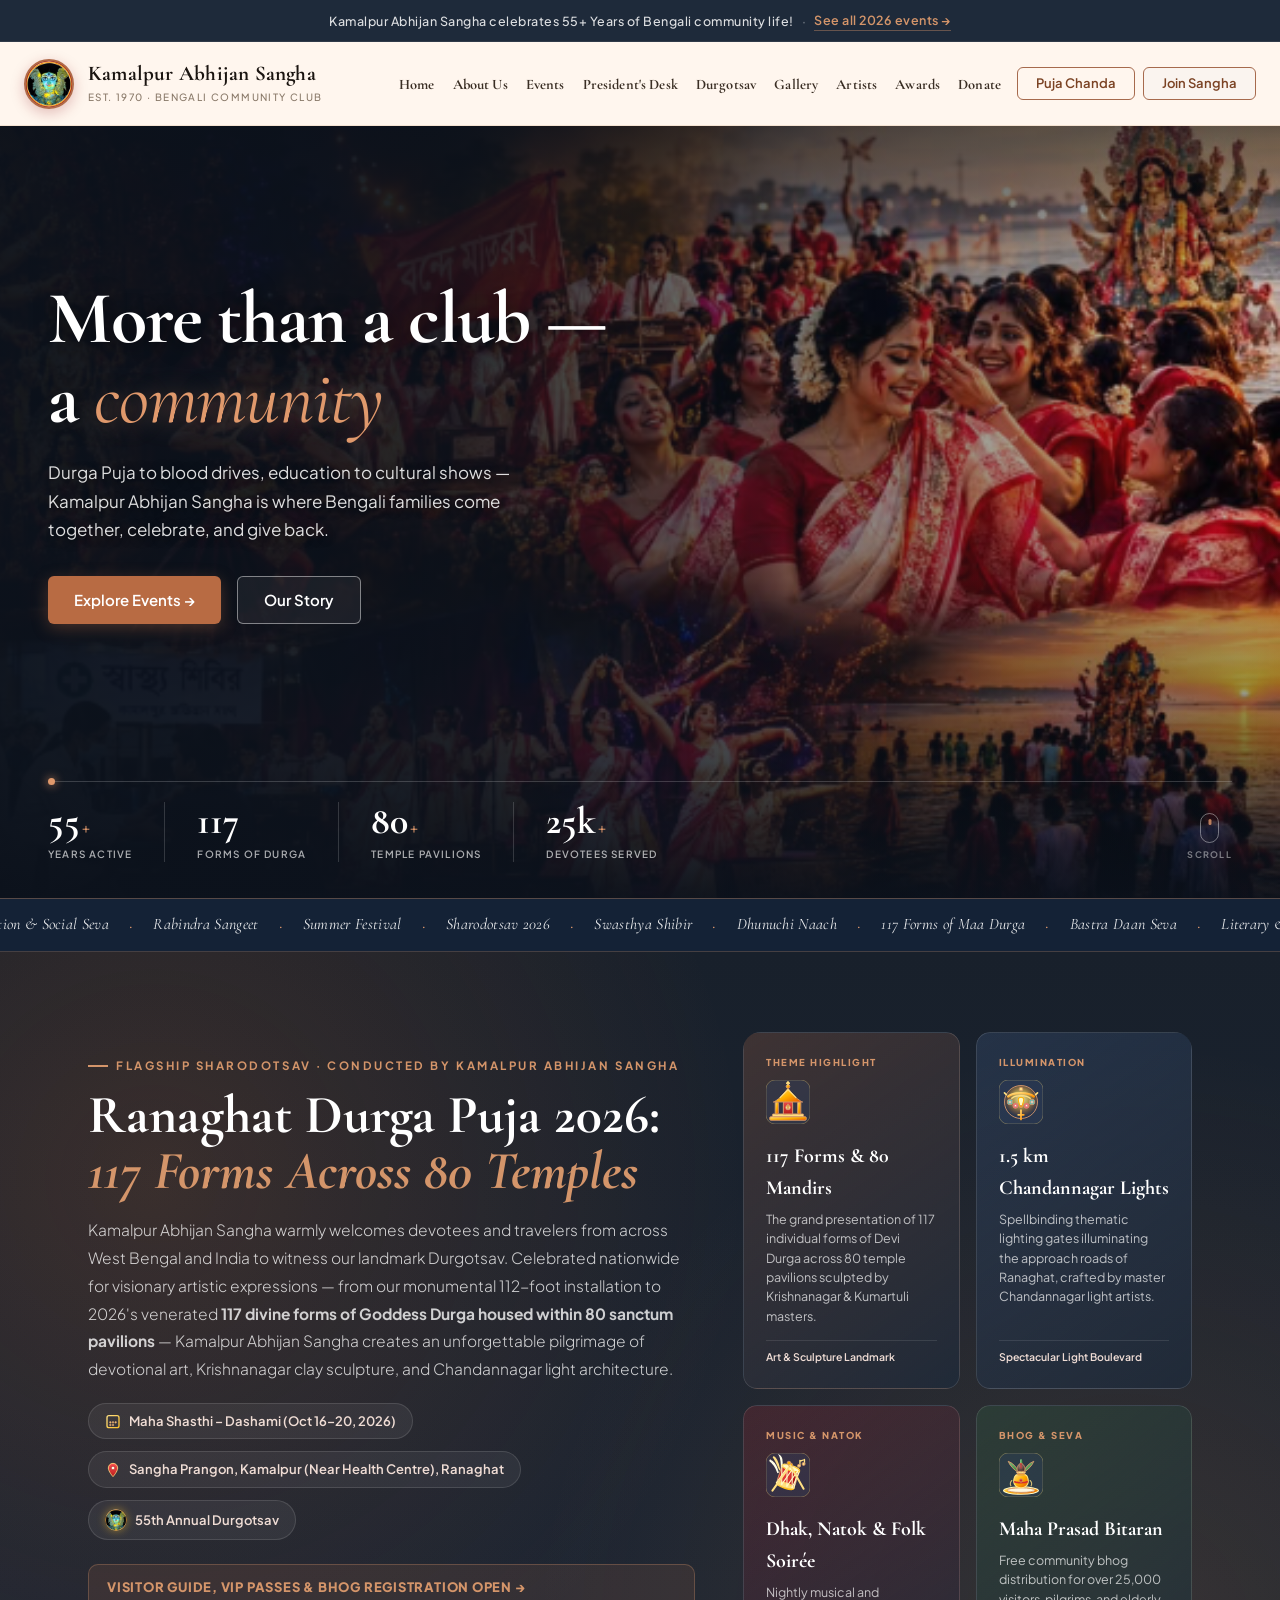
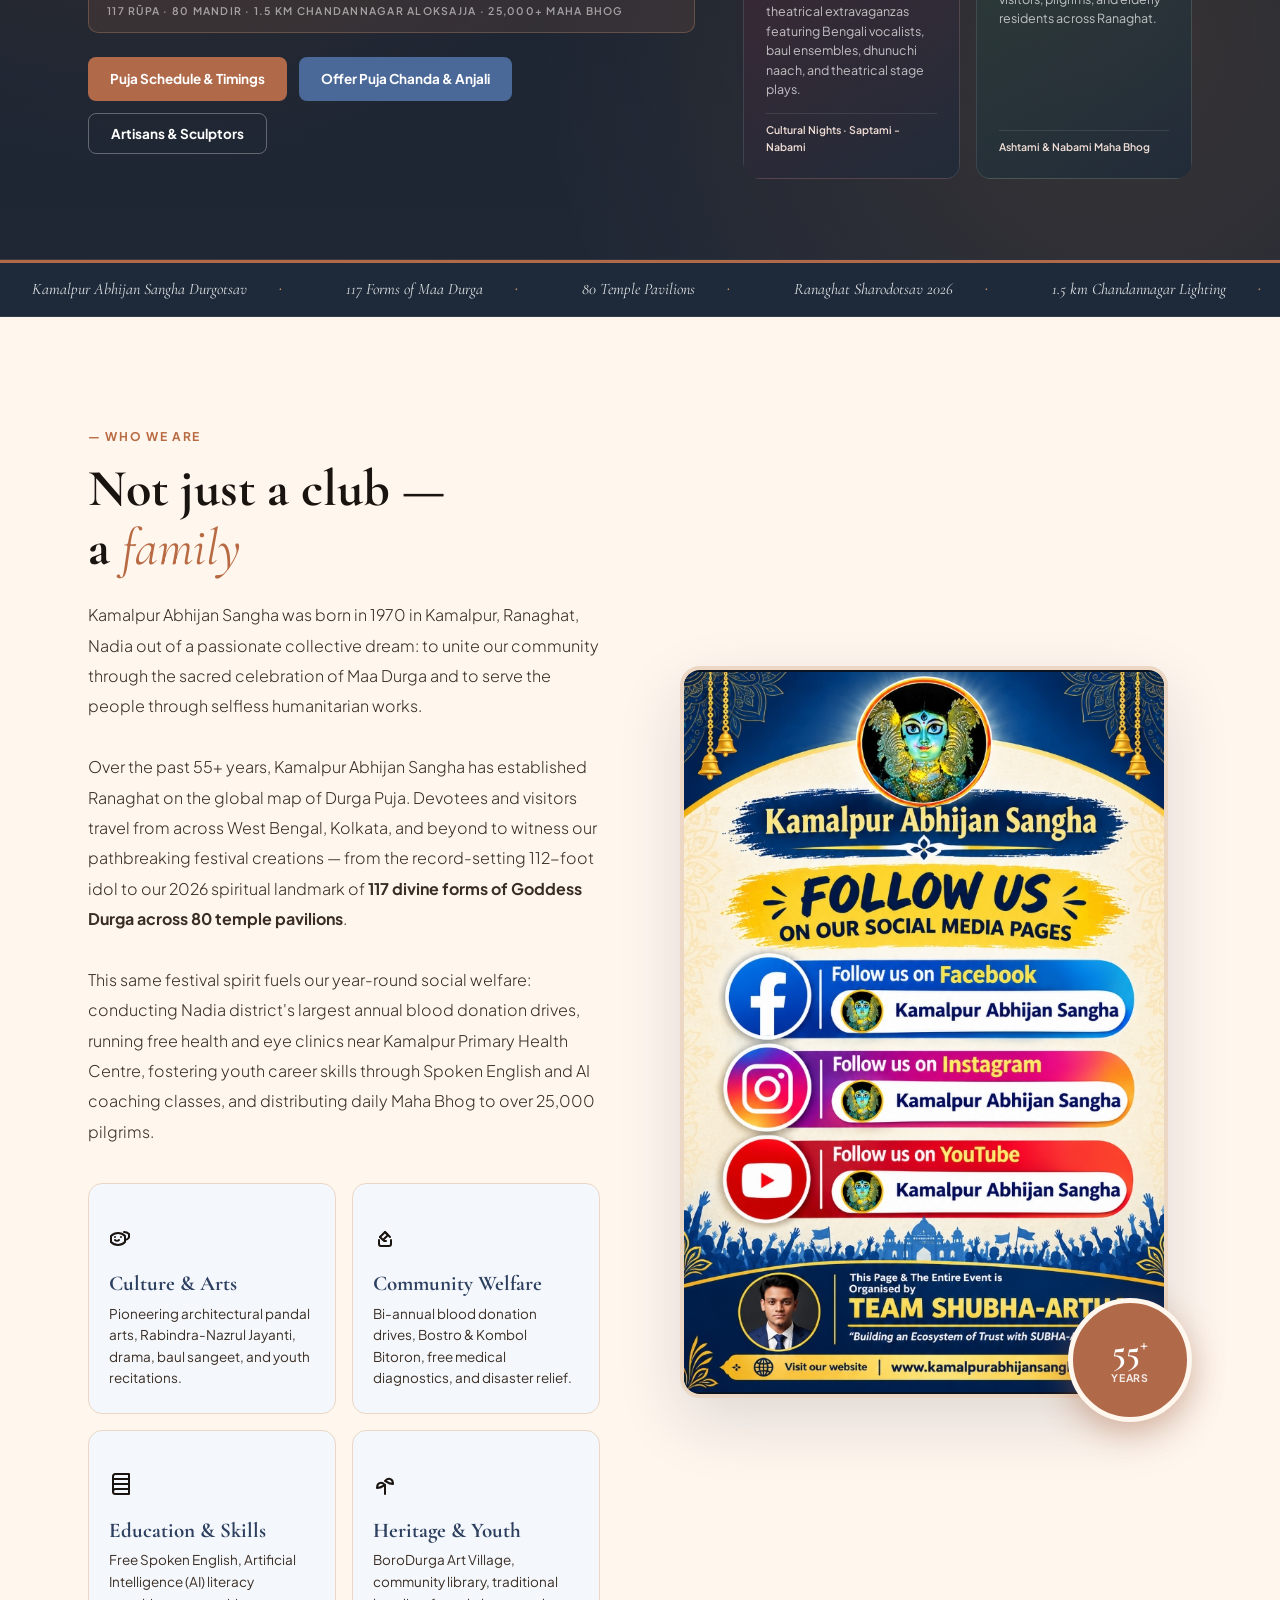
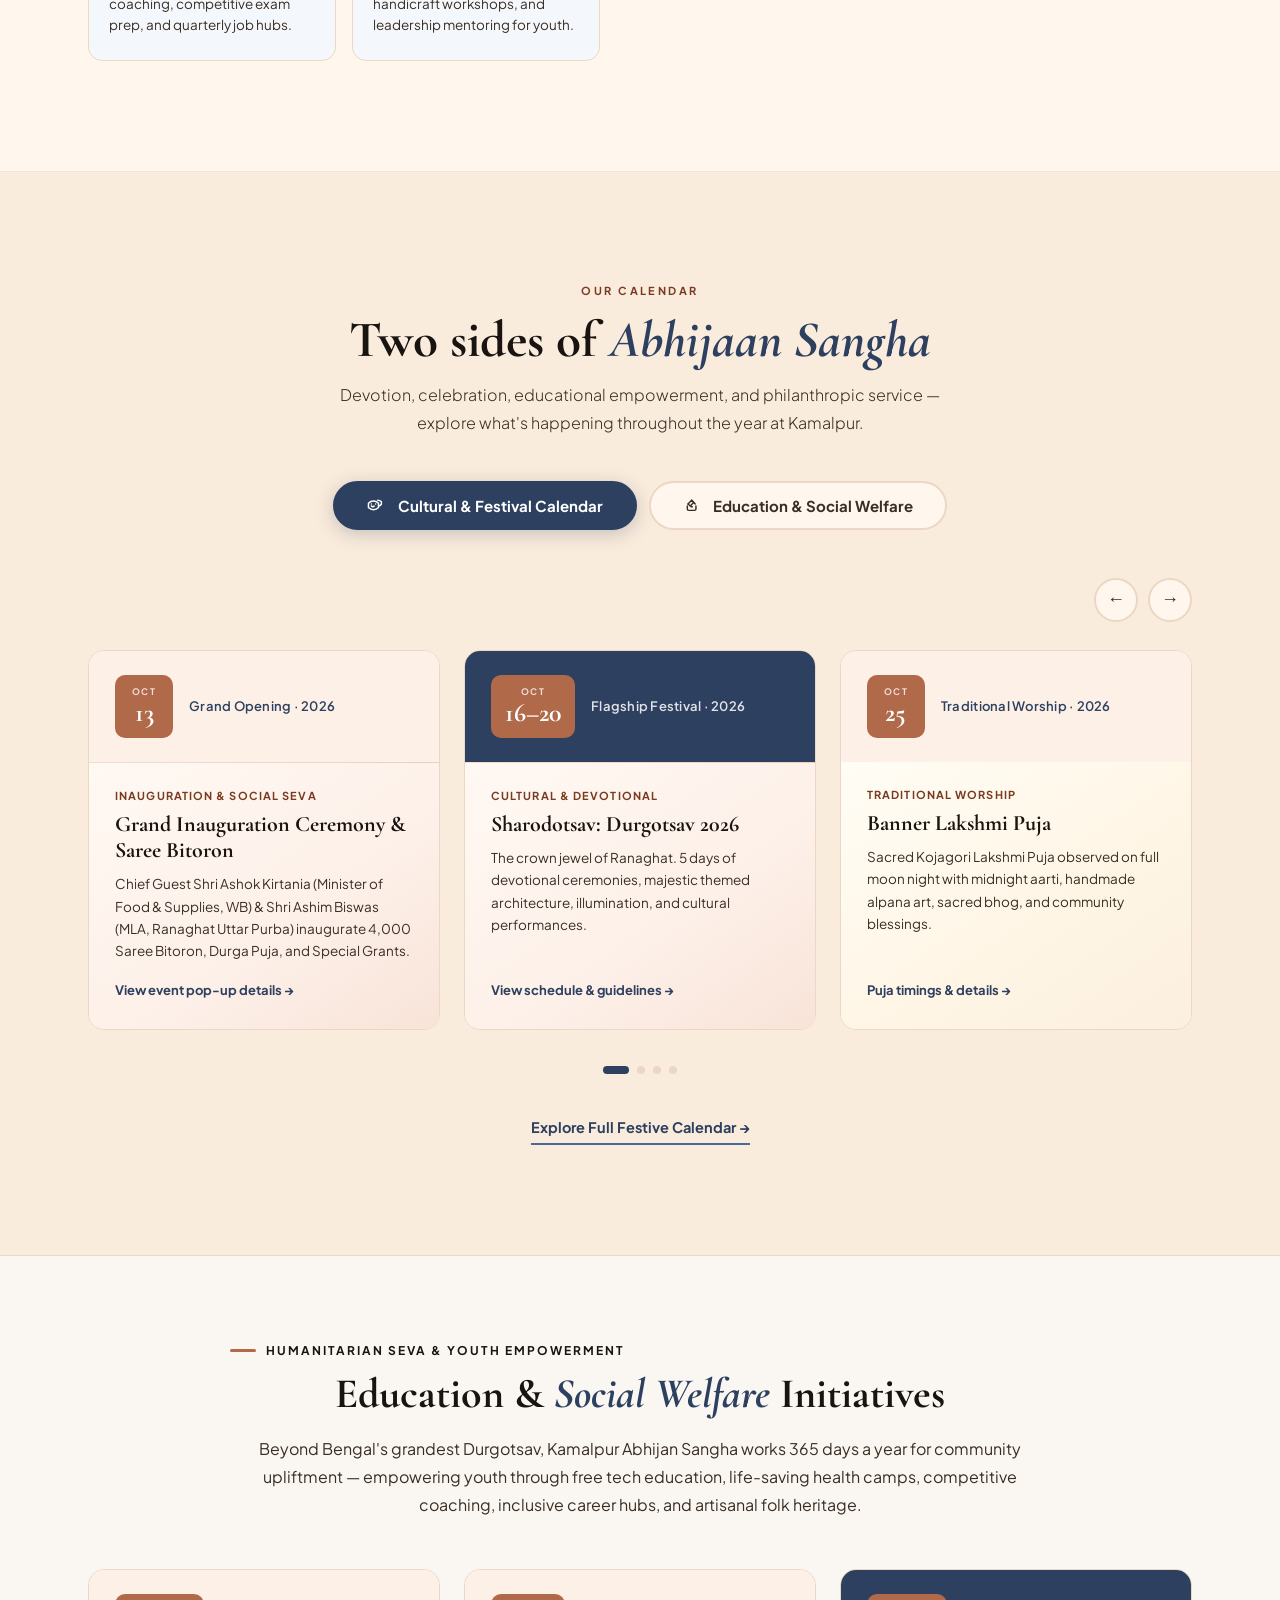
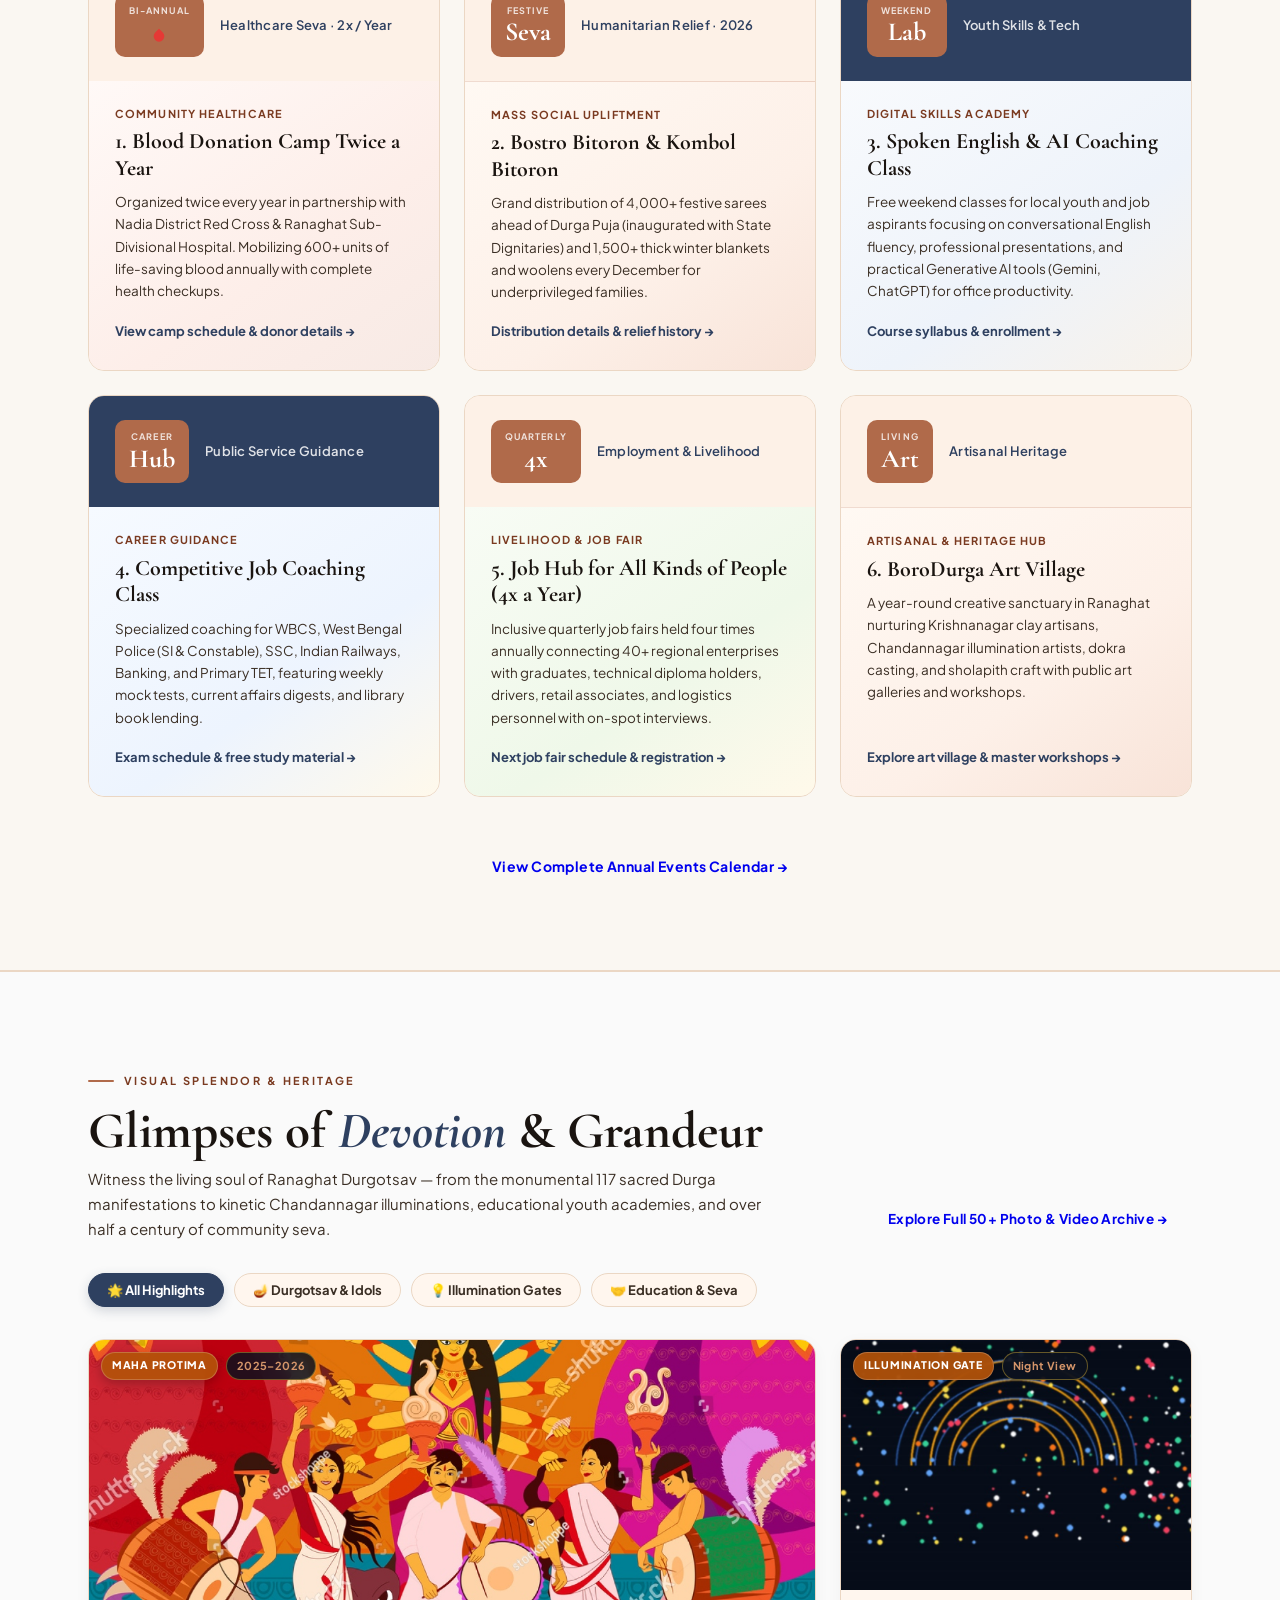
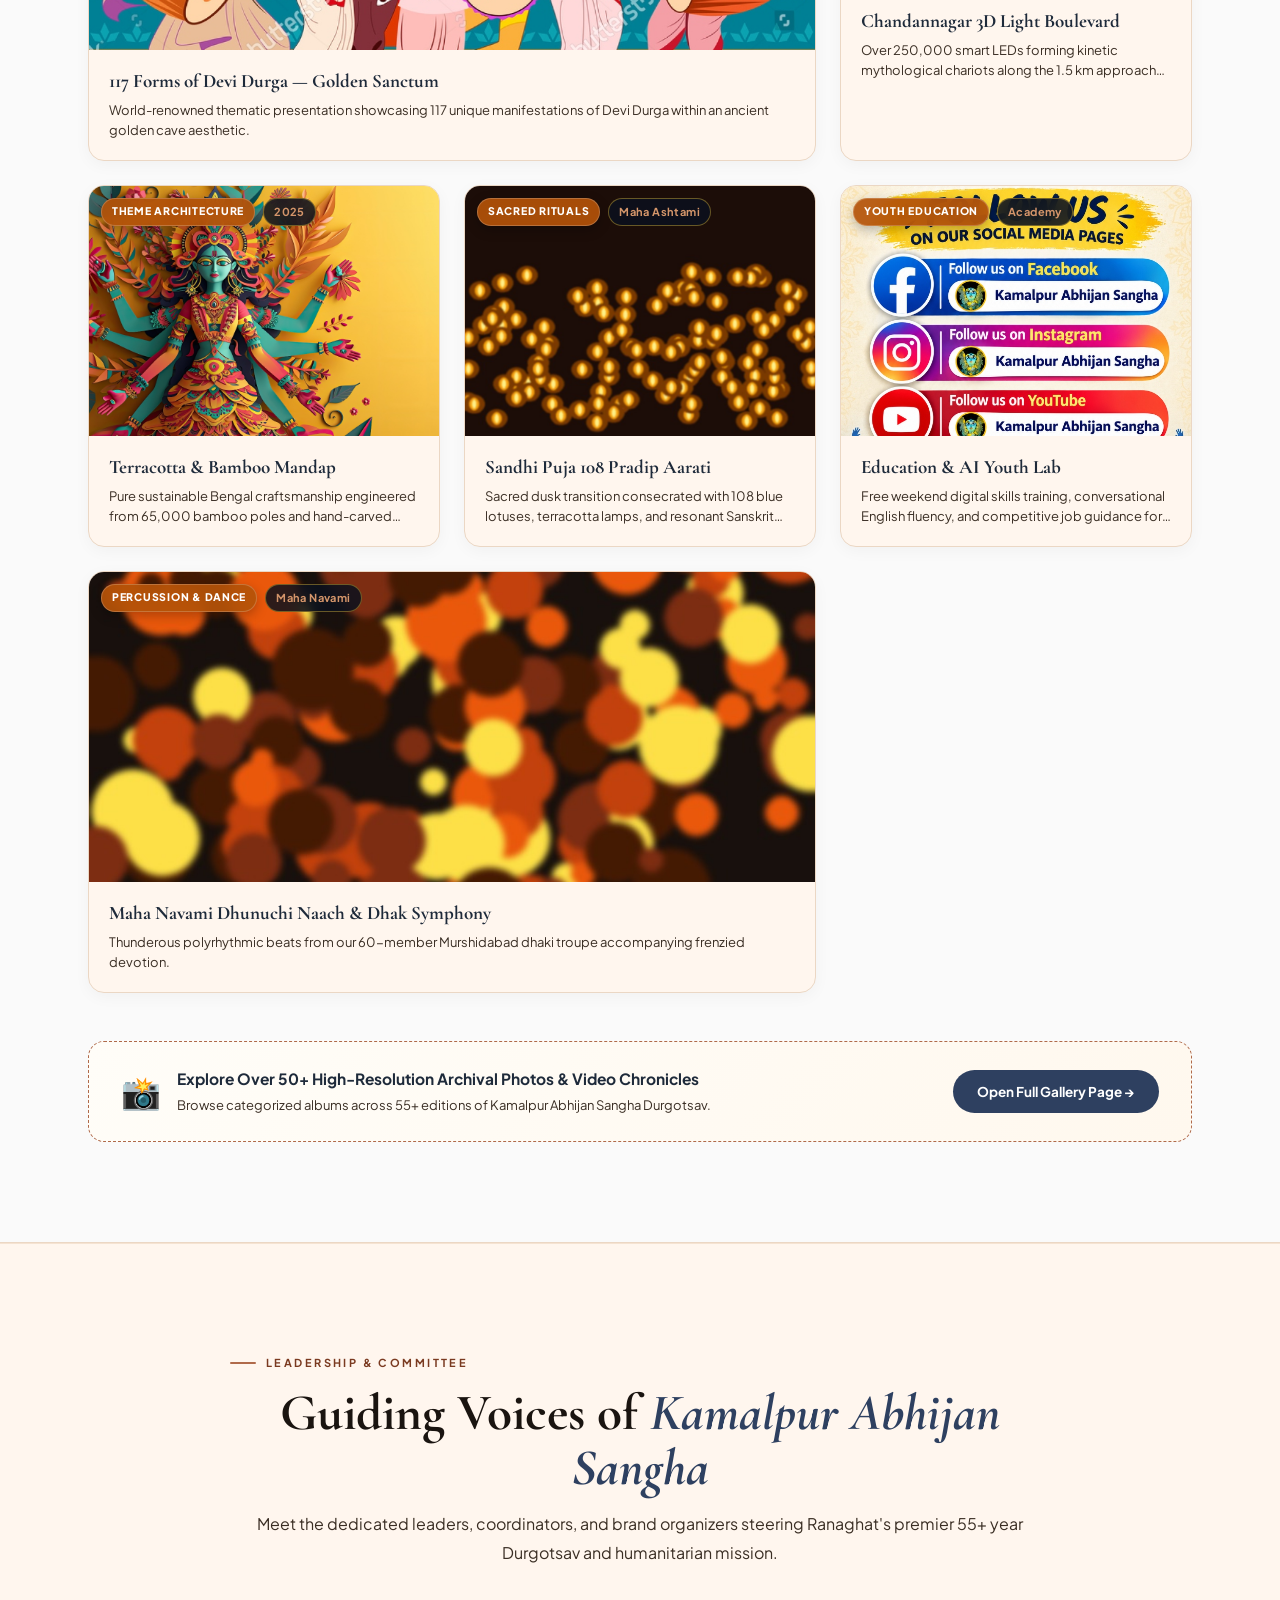
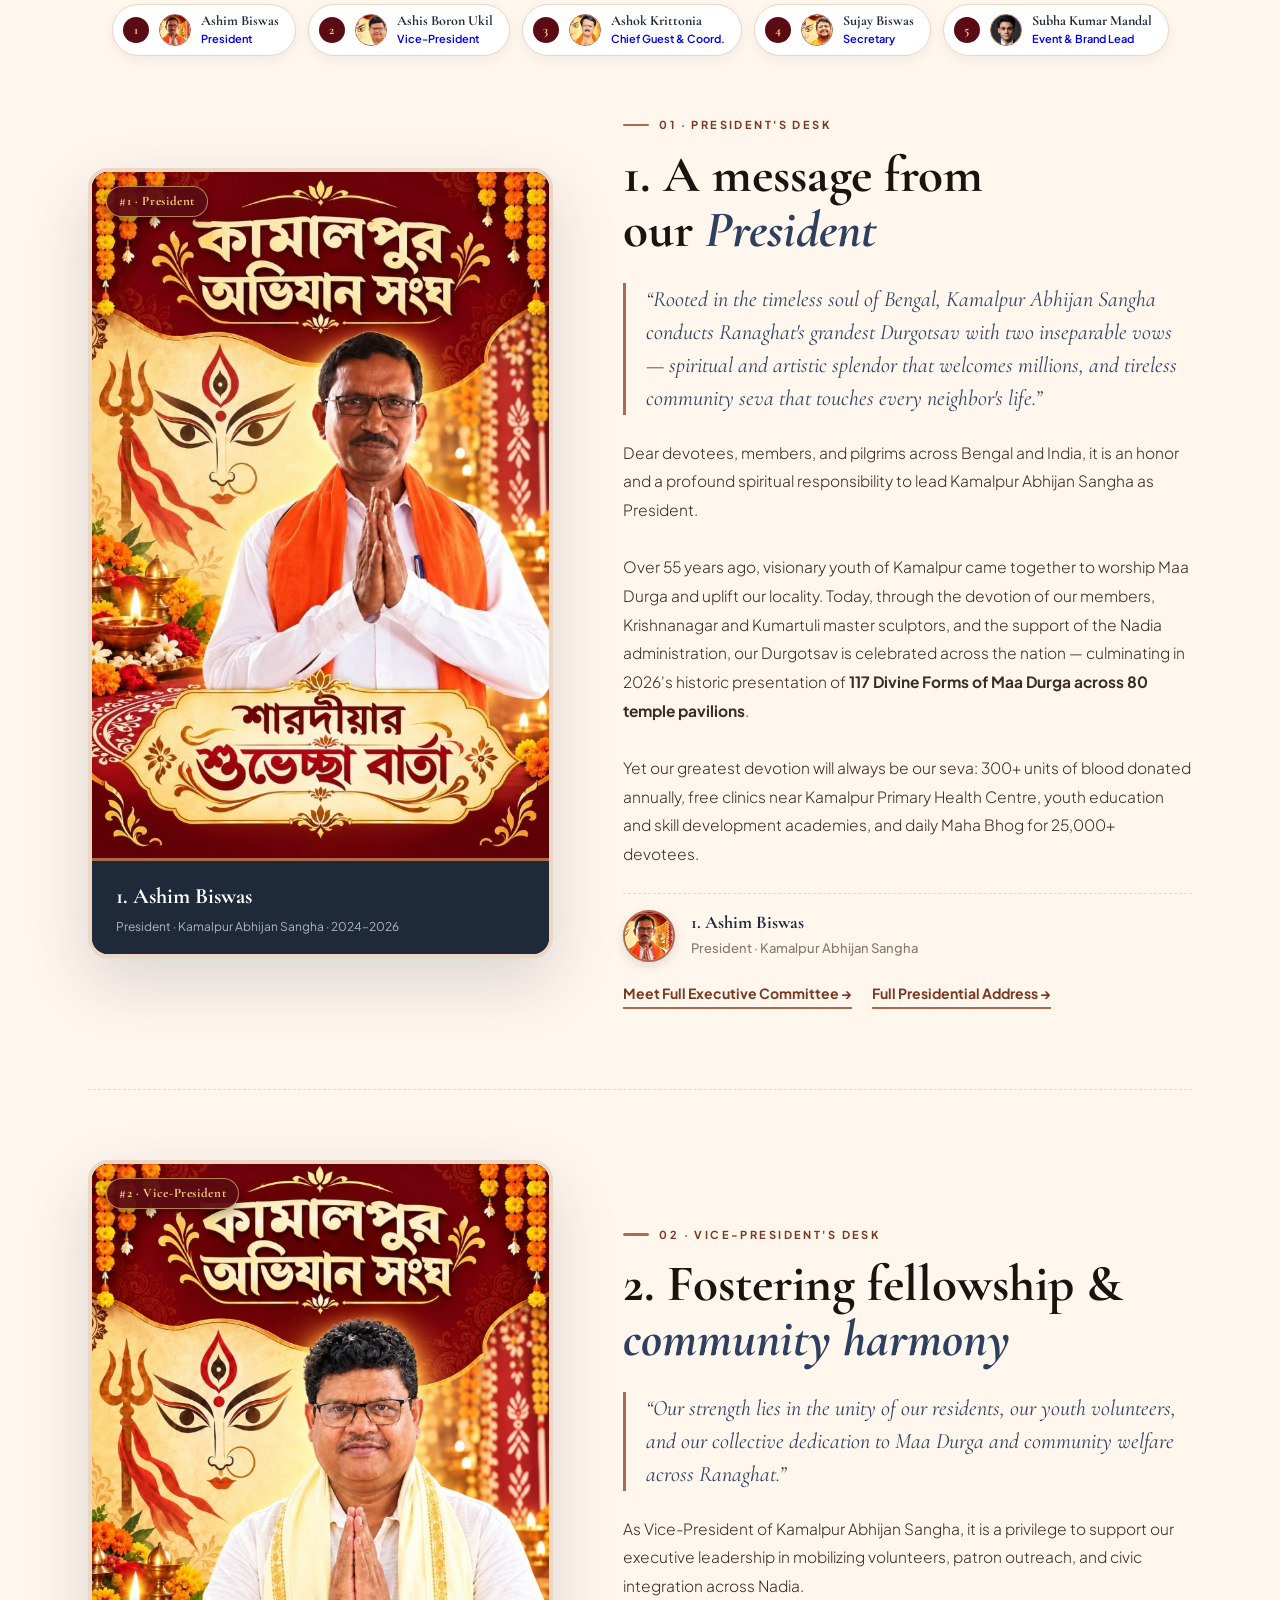
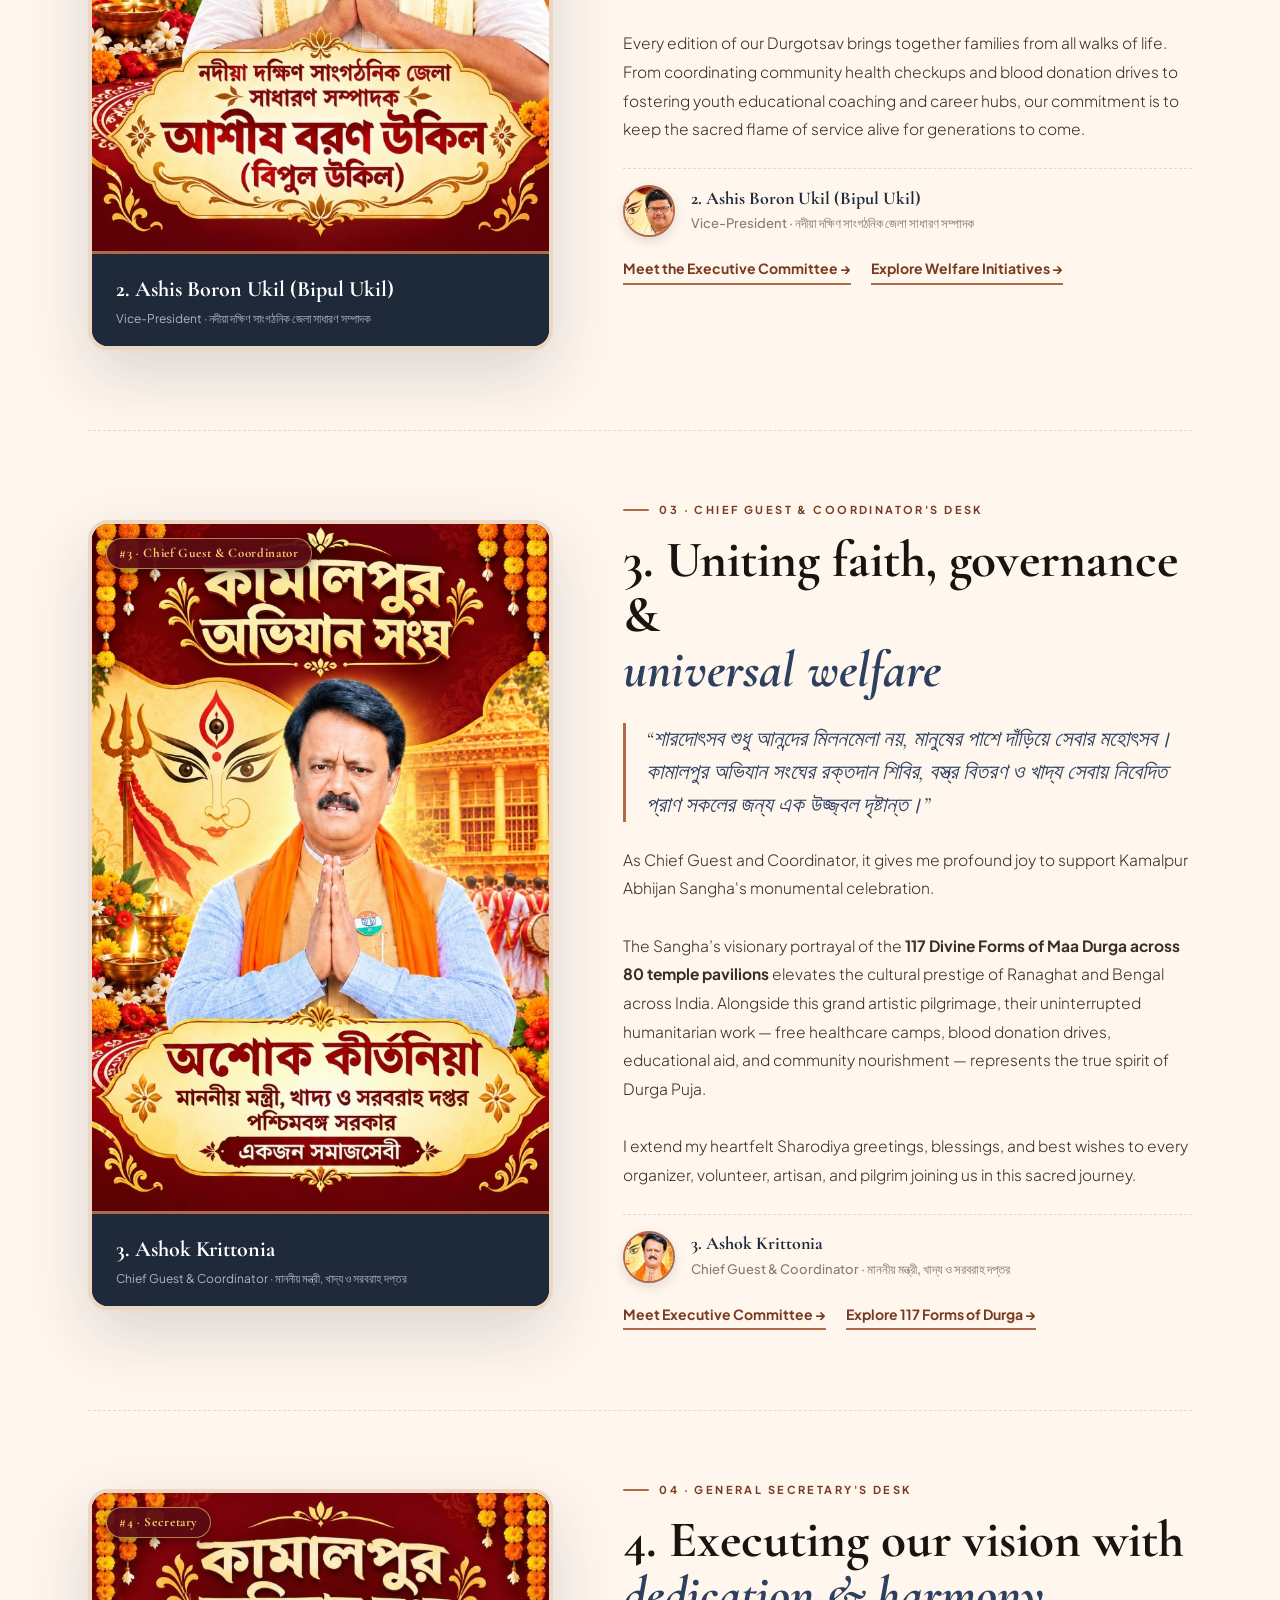
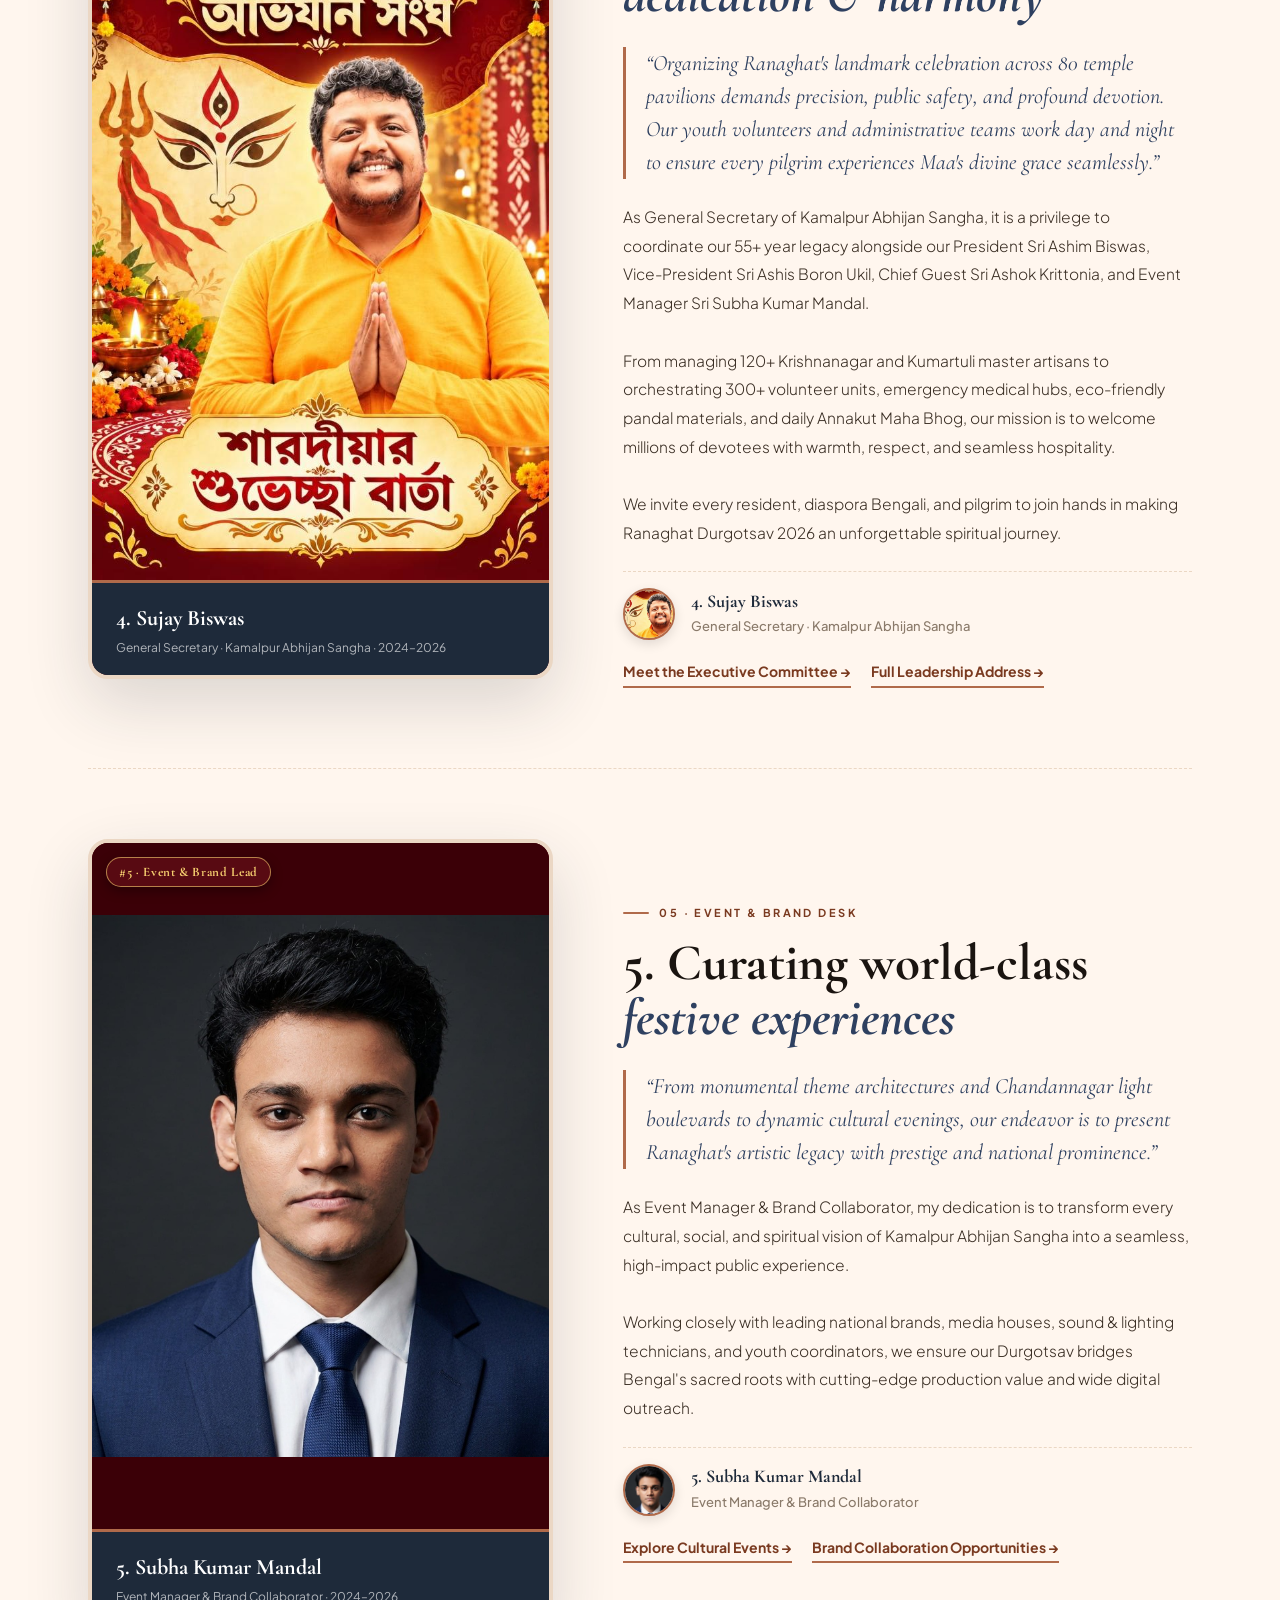
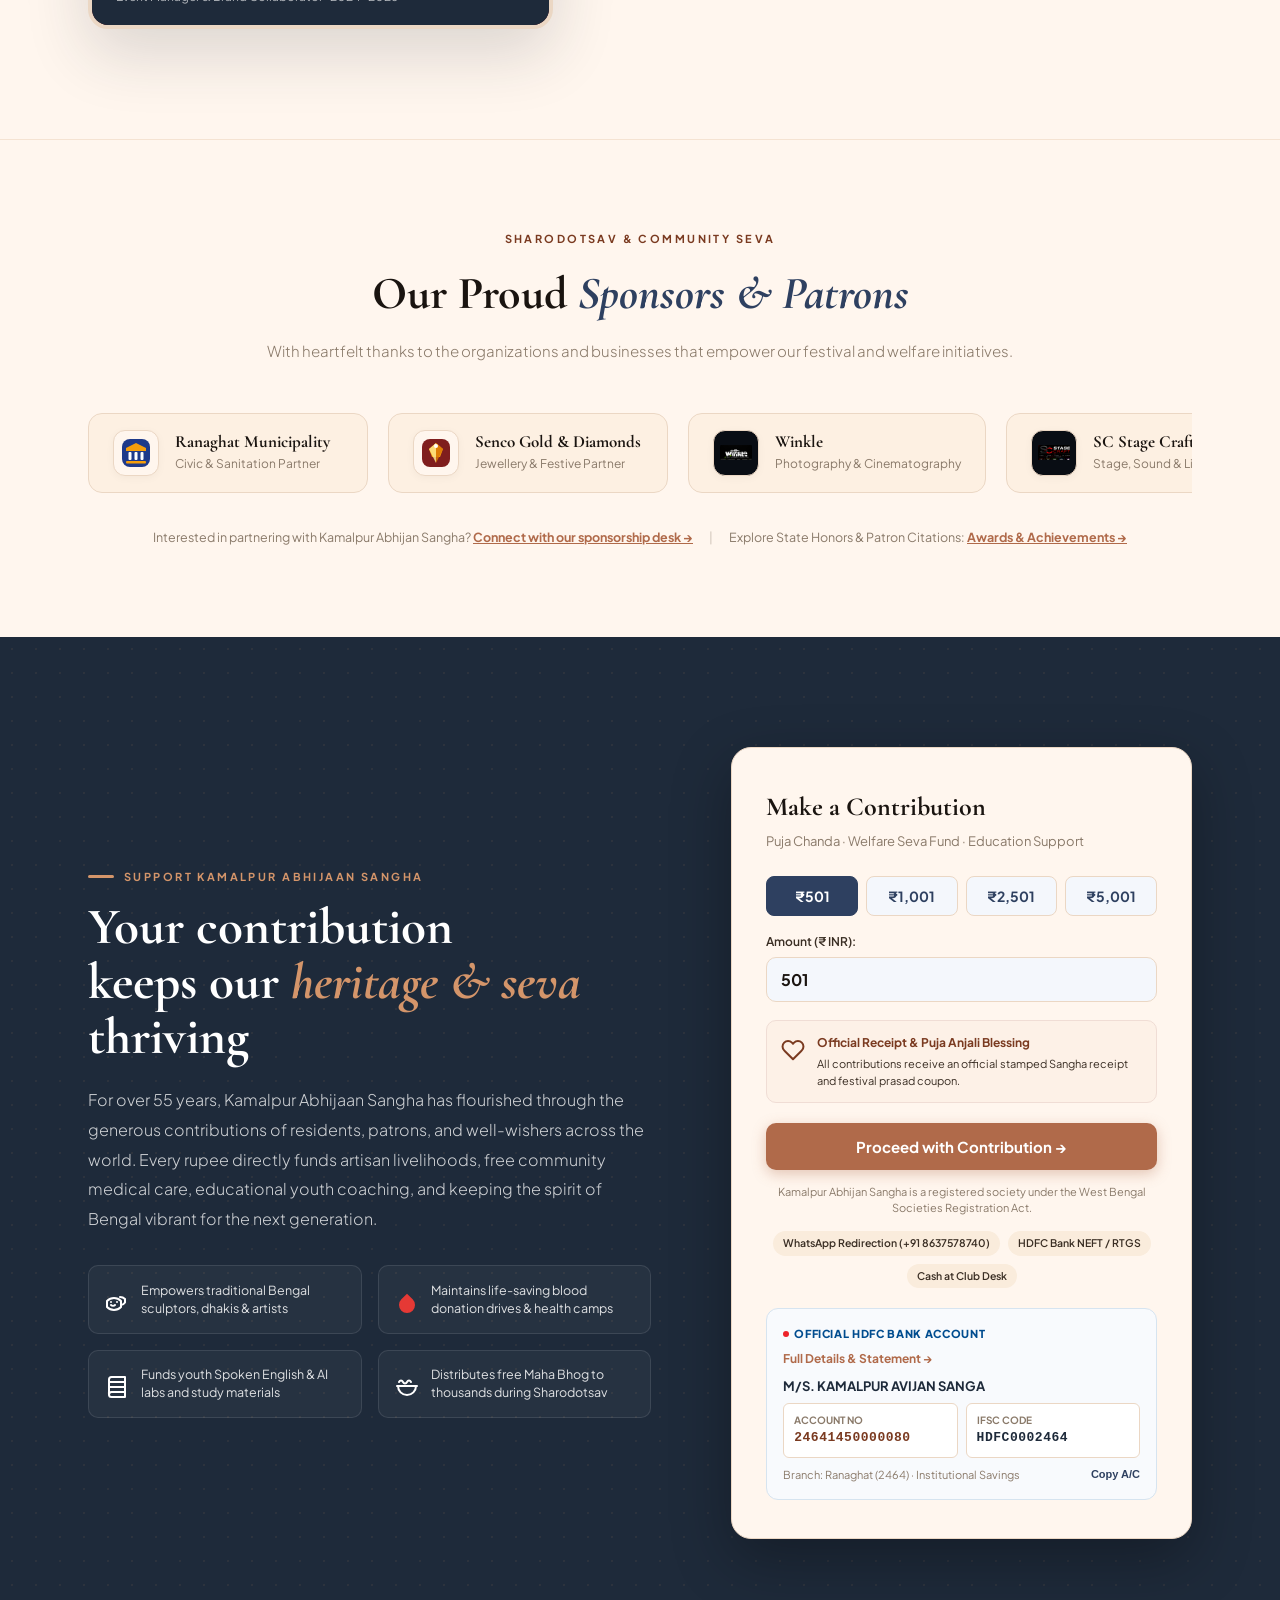
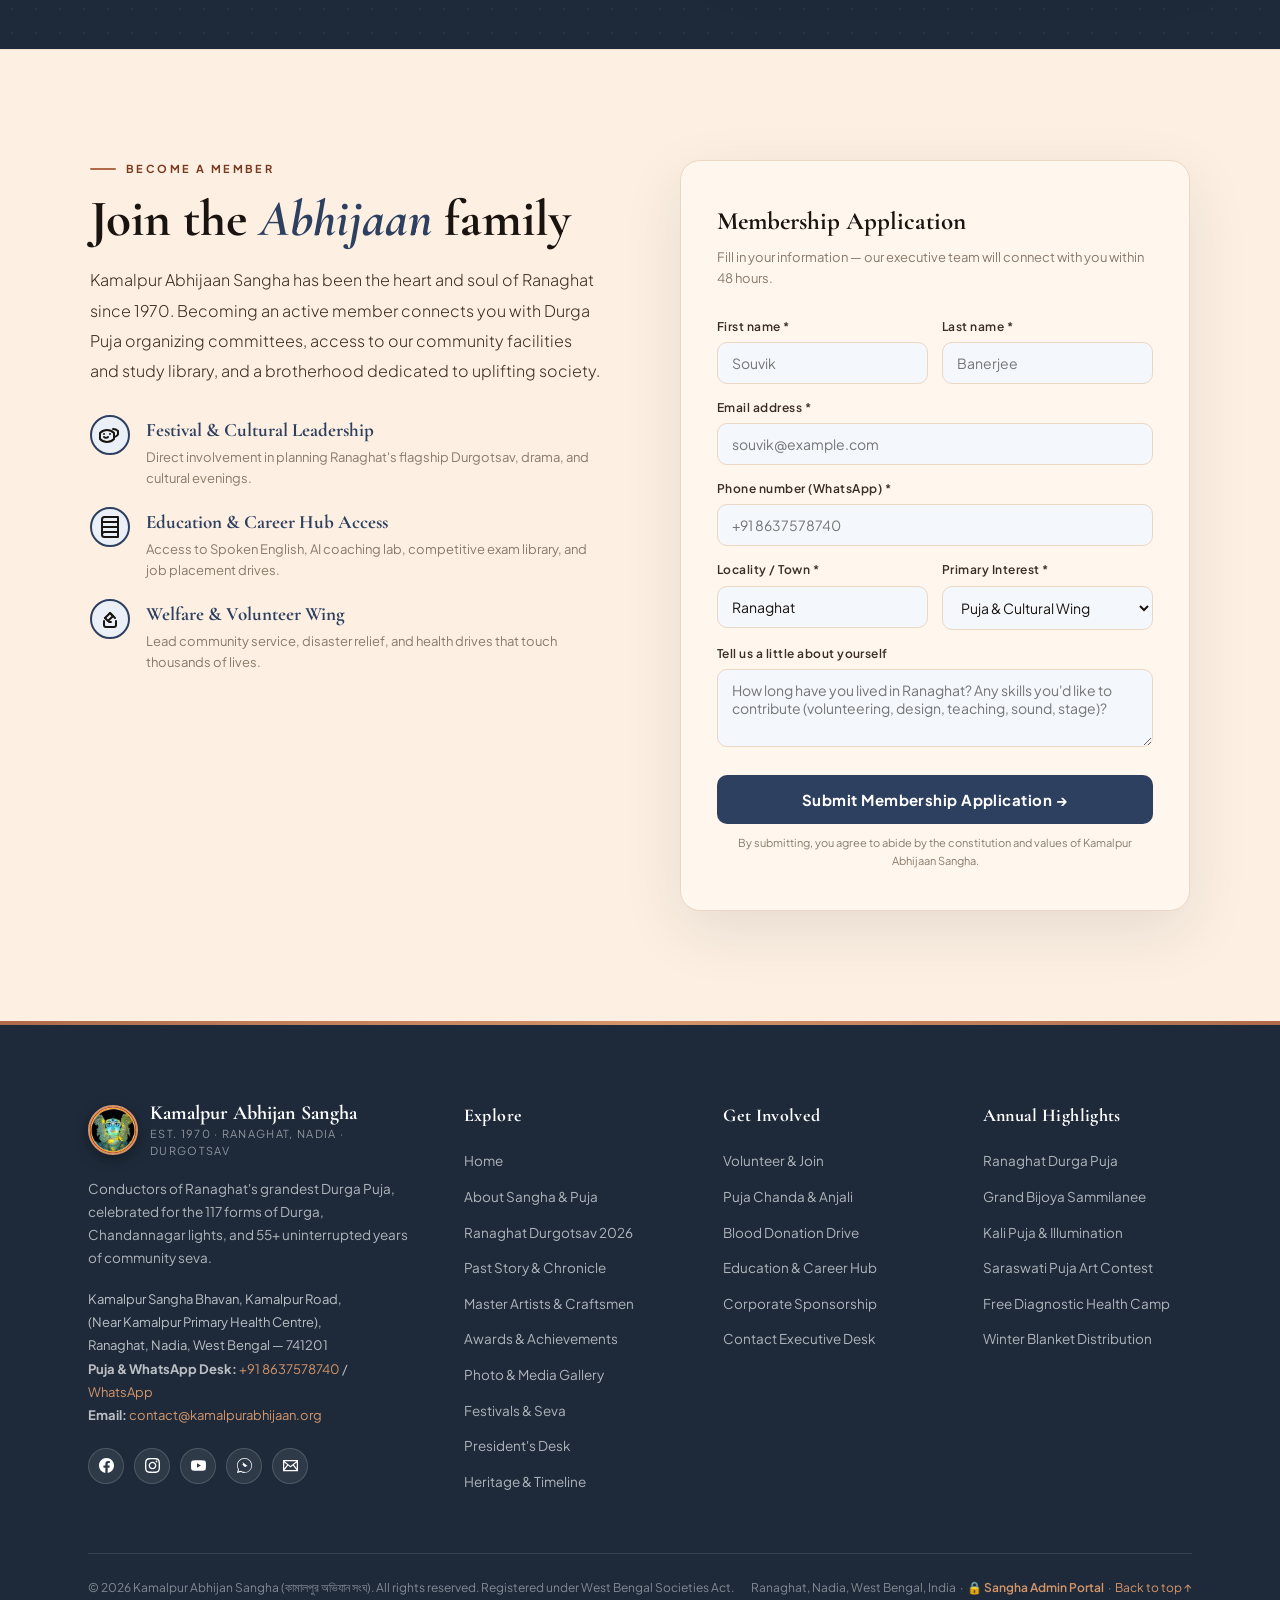
==== commit f398cad0: "Completely remove sports content across website and replace with Education & Social Welfare" ====
--- a/index.html
+++ b/index.html
@@ -396,7 +396,7 @@
         </h1>
 
         <p class="kallol-hero-sub">
-          Durga Puja to blood drives, football to cultural shows &mdash; Kamalpur Abhijan Sangha is where Bengali families come together, celebrate, and give back.
+          Durga Puja to blood drives, education to cultural shows &mdash; Kamalpur Abhijan Sangha is where Bengali families come together, celebrate, and give back.
         </p>
 
         <div class="kallol-hero-actions">
@@ -444,7 +444,7 @@
   <div class="kallol-ticker-ribbon">
     <div class="kallol-ticker-track">
       <span>Kamalpur Blood Drive</span> <span class="ribbon-dot">&middot;</span>
-      <span>Cricket &amp; Football</span> <span class="ribbon-dot">&middot;</span>
+      <span>Education &amp; Social Seva</span> <span class="ribbon-dot">&middot;</span>
       <span>Rabindra Sangeet</span> <span class="ribbon-dot">&middot;</span>
       <span>Summer Festival</span> <span class="ribbon-dot">&middot;</span>
       <span>Sharodotsav 2026</span> <span class="ribbon-dot">&middot;</span>
@@ -730,7 +730,7 @@
             <br><br>
             Over the past 55+ years, Kamalpur Abhijan Sangha has established Ranaghat on the global map of Durga Puja. Devotees and visitors travel from across West Bengal, Kolkata, and beyond to witness our pathbreaking festival creations — from the record-setting 112-foot idol to our 2026 spiritual landmark of <strong>117 divine forms of Goddess Durga across 80 temple pavilions</strong>.
             <br><br>
-            This same festival spirit fuels our year-round social welfare: conducting Nadia district's largest annual blood donation drives, running free health and eye clinics near Kamalpur Primary Health Centre, fostering grassroots youth talent in the Kamalpur Football League, and distributing daily Maha Bhog to over 25,000 pilgrims.
+            This same festival spirit fuels our year-round social welfare: conducting Nadia district's largest annual blood donation drives, running free health and eye clinics near Kamalpur Primary Health Centre, fostering youth career skills through Spoken English and AI coaching classes, and distributing daily Maha Bhog to over 25,000 pilgrims.
           </p>
 
           <div class="about-pillars">
@@ -742,17 +742,17 @@
             <div class="pillar reveal rd2">
               <div class="pillar-icon"><svg class="kas-icon" width="24" height="24" viewBox="0 0 24 24" fill="none" stroke="currentColor" stroke-width="2" stroke-linecap="round" stroke-linejoin="round" aria-hidden="true"><path d="M11 15h2"/><path d="m7 11 5-5 5 5"/><path d="m12 6 3 3-5 5-3-3"/><path d="M18 14v4a2 2 0 0 1-2 2H8a2 2 0 0 1-2-2v-4"/></svg></div>
               <div class="pillar-title">Community Welfare</div>
-              <div class="pillar-desc">One of Nadia district's largest annual blood donation drives, free medical diagnostics, and disaster relief.</div>
+              <div class="pillar-desc">Bi-annual blood donation drives, Bostro &amp; Kombol Bitoron, free medical diagnostics, and disaster relief.</div>
             </div>
             <div class="pillar reveal rd3">
-              <div class="pillar-icon"><svg class="kas-icon" width="24" height="24" viewBox="0 0 24 24" fill="none" stroke="currentColor" stroke-width="2" stroke-linecap="round" stroke-linejoin="round" aria-hidden="true"><circle cx="12" cy="12" r="10"/><polygon points="12 7 15.5 9.5 14 14 10 14 8.5 9.5 12 7"/><line x1="12" y1="7" x2="12" y2="2"/><line x1="15.5" y1="9.5" x2="20" y2="7.5"/><line x1="14" y1="14" x2="17" y2="19"/><line x1="10" y1="14" x2="7" y2="19"/><line x1="8.5" y1="9.5" x2="4" y2="7.5"/></svg></div>
-              <div class="pillar-title">Sports &amp; Athletics</div>
-              <div class="pillar-desc">Historic football tournaments on Sangha Prangon, grassroots coaching, cricket leagues, and annual sports days.</div>
+              <div class="pillar-icon"><svg class="kas-icon" width="24" height="24" viewBox="0 0 24 24" fill="none" stroke="currentColor" stroke-width="2" stroke-linecap="round" stroke-linejoin="round" aria-hidden="true"><path d="M4 19.5A2.5 2.5 0 0 1 6.5 17H20"/><path d="M6.5 2H20v20H6.5A2.5 2.5 0 0 1 4 19.5v-15A2.5 2.5 0 0 1 6.5 2z"/><path d="M4 7h16"/><path d="M4 12h16"/></svg></div>
+              <div class="pillar-title">Education &amp; Skills</div>
+              <div class="pillar-desc">Free Spoken English, Artificial Intelligence (AI) literacy coaching, competitive exam prep, and quarterly job hubs.</div>
             </div>
             <div class="pillar reveal rd4">
               <div class="pillar-icon"><svg class="kas-icon" width="24" height="24" viewBox="0 0 24 24" fill="none" stroke="currentColor" stroke-width="2" stroke-linecap="round" stroke-linejoin="round" aria-hidden="true"><path d="M12 22v-9"/><path d="M12 13c-4-4-8-2-8 3 5 0 7-3 8-3z"/><path d="M12 9c4-4 8-2 8 3-5 0-7-3-8-3z"/></svg></div>
-              <div class="pillar-title">Youth Development</div>
-              <div class="pillar-desc">Educational stipends, community library, open drawing contests, and leadership pathways for local youth.</div>
+              <div class="pillar-title">Heritage &amp; Youth</div>
+              <div class="pillar-desc">BoroDurga Art Village, community library, traditional handicraft workshops, and leadership mentoring for youth.</div>
             </div>
           </div>
         </div>
@@ -778,7 +778,7 @@
         <div class="eyebrow">Our Calendar</div>
         <h2 class="sh2">Two sides of <em>Abhijaan Sangha</em></h2>
         <p class="events-intro-desc">
-          Devotion, celebration, athletic prowess, and philanthropic service — explore what's happening throughout the year at Kamalpur.
+          Devotion, celebration, educational empowerment, and philanthropic service — explore what's happening throughout the year at Kamalpur.
         </p>
       </div>
 
@@ -1006,38 +1006,6 @@
                     <div class="ev-name">6. BoroDurga Art Village</div>
                     <p class="ev-desc">A year-round creative sanctuary in Ranaghat nurturing Krishnanagar clay artisans, Chandannagar illumination artists, dokra casting, and sholapith craft with public art galleries and workshops.</p>
                     <span class="ev-link">Explore art village &amp; master workshops &rarr;</span>
-                  </div>
-                </div>
-              </div>
-
-              <!-- Slide 7: Football Tournament -->
-              <div class="carousel-slide">
-                <div class="ev-card" tabindex="0" onclick="openEventModal('football')">
-                  <div class="ev-card-top dark-top">
-                    <div class="date-chip gold-chip"><span class="dm">Aug</span><span class="dd"><svg class="kas-icon" width="20" height="20" viewBox="0 0 24 24" fill="none" stroke="currentColor" stroke-width="2" stroke-linecap="round" stroke-linejoin="round" aria-hidden="true"><circle cx="12" cy="12" r="10"/><polygon points="12 7 15.5 9.5 14 14 10 14 8.5 9.5 12 7"/><line x1="12" y1="7" x2="12" y2="2"/><line x1="15.5" y1="9.5" x2="20" y2="7.5"/><line x1="14" y1="14" x2="17" y2="19"/><line x1="10" y1="14" x2="7" y2="19"/><line x1="8.5" y1="9.5" x2="4" y2="7.5"/></svg></span></div>
-                    <span class="ev-card-label inv">Athletics &amp; Youth</span>
-                  </div>
-                  <div class="ev-card-body theme-sports">
-                    <div class="ev-cat">Sports Tournament</div>
-                    <div class="ev-name">Kamalpur Gold Cup Football League</div>
-                    <p class="ev-desc">16 top regional clubs compete across knockout fixtures on our ground, drawing thousands of passionate Bengali football fans.</p>
-                    <span class="ev-link">Match fixture &amp; standings &rarr;</span>
-                  </div>
-                </div>
-              </div>
-
-              <!-- Slide 8: Sports Meet -->
-              <div class="carousel-slide">
-                <div class="ev-card" tabindex="0" onclick="openEventModal('sports_meet')">
-                  <div class="ev-card-top gold-top">
-                    <div class="date-chip gold-chip"><span class="dm">Dec</span><span class="dd"><svg class="kas-icon" width="20" height="20" viewBox="0 0 24 24" fill="none" stroke="currentColor" stroke-width="2" stroke-linecap="round" stroke-linejoin="round" aria-hidden="true"><path d="M6 9H4a2 2 0 0 1-2-2V5a2 2 0 0 1 2-2h2"/><path d="M18 9h2a2 2 0 0 0 2-2V5a2 2 0 0 0-2-2h-2"/><path d="M4 3h16v6a8 8 0 0 1-16 0V3z"/><path d="M12 17v4"/><path d="M8 21h8"/></svg></span></div>
-                    <span class="ev-card-label">Annual Meet</span>
-                  </div>
-                  <div class="ev-card-body theme-picnic">
-                    <div class="ev-cat">Community Sports</div>
-                    <div class="ev-name">Annual Athletic Sports Meet &amp; Marathon</div>
-                    <p class="ev-desc">Sprint races, high jump, lemon-spoon races for children, and the 5 km Ranaghat Friendship Mini Marathon celebrating sportsmanship.</p>
-                    <span class="ev-link">Participant registration &rarr;</span>
                   </div>
                 </div>
               </div>
@@ -1165,7 +1133,7 @@
           <div class="eyebrow">Visual Splendor &amp; Heritage</div>
           <h2 class="sh2">Glimpses of <em>Devotion</em> &amp; Grandeur</h2>
           <p class="g-header-desc">
-            Witness the living soul of Ranaghat Durgotsav — from the monumental 117 sacred Durga manifestations to kinetic Chandannagar illuminations, high-voltage football cup finals, and over half a century of community seva.
+            Witness the living soul of Ranaghat Durgotsav — from the monumental 117 sacred Durga manifestations to kinetic Chandannagar illuminations, educational youth academies, and over half a century of community seva.
           </p>
         </div>
         <div>
@@ -1180,7 +1148,7 @@
         <button type="button" class="h-filter-btn active" onclick="filterHomeGallery('all', this)">🌟 All Highlights</button>
         <button type="button" class="h-filter-btn" onclick="filterHomeGallery('durga', this)">🪔 Durgotsav &amp; Idols</button>
         <button type="button" class="h-filter-btn" onclick="filterHomeGallery('lights', this)">💡 Illumination Gates</button>
-        <button type="button" class="h-filter-btn" onclick="filterHomeGallery('sports', this)">⚽ Sports &amp; Seva</button>
+        <button type="button" class="h-filter-btn" onclick="filterHomeGallery('seva', this)">🤝 Education &amp; Seva</button>
       </div>
 
       <!-- Curated Showcase Grid -->
@@ -1257,26 +1225,26 @@
           </div>
         </div>
 
-        <!-- Item 5: Football Championship -->
-        <div class="home-gallery-item" data-cat="sports" data-cat-label="Youth Sports" data-year="Sports Meet" data-title="Kamalpur Gold Cup Floodlit Final Match" data-desc="Packed stadium roaring during the knockout football championship under floodlights." data-img="assets/gallery/football-goldcup.jpg" onclick="openLightbox(this)" tabindex="0" role="button" aria-label="Kamalpur Gold Cup Floodlit Final Match">
+        <!-- Item 5: Education & Youth Empowerment -->
+        <div class="home-gallery-item" data-cat="seva" data-cat-label="Youth Education" data-year="Academy" data-title="Spoken English &amp; AI Youth Coaching Lab" data-desc="Empowering local youth with modern digital skills, AI literacy, conversational English, and competitive exam preparation." data-img="assets/kamalpur-social-poster.jpg" onclick="openLightbox(this)" tabindex="0" role="button" aria-label="Spoken English &amp; AI Youth Coaching Lab">
           <div class="hgi-photo-box">
-            <img src="assets/gallery/football-goldcup.jpg" alt="Kamalpur Gold Cup Football" loading="lazy">
+            <img src="assets/kamalpur-social-poster.jpg" alt="Youth Education and Social Seva" loading="lazy">
             <div class="hgi-tags">
-              <span class="gi-badge">Youth Sports</span>
-              <span class="gi-year-tag">Sports Meet</span>
+              <span class="gi-badge">Youth Education</span>
+              <span class="gi-year-tag">Academy</span>
             </div>
             <div class="gi-zoom-btn" title="View Fullscreen">
               <svg width="16" height="16" viewBox="0 0 24 24" fill="none" stroke="currentColor" stroke-width="2.5"><circle cx="11" cy="11" r="8"/><path d="m21 21-4.3-4.3"/><path d="M11 8v6"/><path d="M8 11h6"/></svg>
             </div>
           </div>
           <div class="hgi-content">
-            <h3 class="hgi-title">Kamalpur Gold Cup Final Match</h3>
-            <p class="hgi-desc">12,000 passionate spectators roaring under high-beam floodlights for the annual inter-district football championship.</p>
+            <h3 class="hgi-title">Education &amp; AI Youth Lab</h3>
+            <p class="hgi-desc">Free weekend digital skills training, conversational English fluency, and competitive job guidance for local students.</p>
           </div>
         </div>
 
         <!-- Item 6: Dhunuchi Naach & Dhak Symphony (Featured) -->
-        <div class="home-gallery-item h-featured" data-cat="sports" data-cat-label="Percussion &amp; Dance" data-year="Maha Navami" data-title="Maha Navami Dhunuchi Naach &amp; Dhak Symphony" data-desc="Spiritual performance with fragrant coconut-husk incense and thunderous rhythmic beats by our 60-member Dhaki troupe." data-img="assets/gallery/dhunuchi-dance.jpg" onclick="openLightbox(this)" tabindex="0" role="button" aria-label="Maha Navami Dhunuchi Naach &amp; Dhak Symphony">
+        <div class="home-gallery-item h-featured" data-cat="culture" data-cat-label="Percussion &amp; Dance" data-year="Maha Navami" data-title="Maha Navami Dhunuchi Naach &amp; Dhak Symphony" data-desc="Spiritual performance with fragrant coconut-husk incense and thunderous rhythmic beats by our 60-member Dhaki troupe." data-img="assets/gallery/dhunuchi-dance.jpg" onclick="openLightbox(this)" tabindex="0" role="button" aria-label="Maha Navami Dhunuchi Naach &amp; Dhak Symphony">
           <div class="hgi-photo-box">
             <img src="assets/gallery/dhunuchi-dance.jpg" alt="Dhunuchi Naach and Dhak Beats" loading="lazy">
             <div class="hgi-tags">
@@ -1394,7 +1362,7 @@
             <br><br>
             Over 55 years ago, visionary youth of Kamalpur came together to worship Maa Durga and uplift our locality. Today, through the devotion of our members, Krishnanagar and Kumartuli master sculptors, and the support of the Nadia administration, our Durgotsav is celebrated across the nation — culminating in 2026's historic presentation of <strong>117 Divine Forms of Maa Durga across 80 temple pavilions</strong>.
             <br><br>
-            Yet our greatest devotion will always be our seva: 300+ units of blood donated annually, free clinics near Kamalpur Primary Health Centre, youth sports championships, and daily Maha Bhog for 25,000+ devotees.
+            Yet our greatest devotion will always be our seva: 300+ units of blood donated annually, free clinics near Kamalpur Primary Health Centre, youth education and skill development academies, and daily Maha Bhog for 25,000+ devotees.
           </p>
           <div style="display:flex; align-items:center; gap:16px; margin-top:24px; padding-top:16px; border-top:1px dashed var(--border);">
             <img src="assets/president-avatar.jpg?v=20261028-swap" alt="President Ashim Biswas" style="width:52px; height:52px; border-radius:50%; object-fit:cover; border:2px solid var(--gold); box-shadow:0 4px 12px rgba(0,0,0,0.12); flex-shrink:0;">
@@ -1434,7 +1402,7 @@
           <p class="pres-body">
             As Vice-President of Kamalpur Abhijan Sangha, it is a privilege to support our executive leadership in mobilizing volunteers, patron outreach, and civic integration across Nadia.
             <br><br>
-            Every edition of our Durgotsav brings together families from all walks of life. From coordinating community health checkups and blood donation drives to fostering sports tournaments on Sangha Prangon, our commitment is to keep the sacred flame of service alive for generations to come.
+            Every edition of our Durgotsav brings together families from all walks of life. From coordinating community health checkups and blood donation drives to fostering youth educational coaching and career hubs, our commitment is to keep the sacred flame of service alive for generations to come.
           </p>
           <div style="display:flex; align-items:center; gap:16px; margin-top:24px; padding-top:16px; border-top:1px dashed var(--border);">
             <img src="assets/vice-president-avatar.jpg?v=20261028-real" alt="Vice-President Ashis Boron Ukil (Bipul Ukil)" style="width:52px; height:52px; border-radius:50%; object-fit:cover; border:2px solid var(--gold); box-shadow:0 4px 12px rgba(0,0,0,0.12); flex-shrink:0;">
@@ -1849,7 +1817,7 @@
               Your contribution<br>keeps our <em>heritage &amp; seva</em><br>thriving
             </h2>
             <p class="donate-body">
-              For over 55 years, Kamalpur Abhijaan Sangha has flourished through the generous contributions of residents, patrons, and well-wishers across the world. Every rupee directly funds artisan livelihoods, free community medical care, sports gear for youth, and keeping the spirit of Bengal vibrant for the next generation.
+              For over 55 years, Kamalpur Abhijaan Sangha has flourished through the generous contributions of residents, patrons, and well-wishers across the world. Every rupee directly funds artisan livelihoods, free community medical care, educational youth coaching, and keeping the spirit of Bengal vibrant for the next generation.
             </p>
             <div class="donate-impact reveal rd1">
               <div class="impact-item">
@@ -1861,8 +1829,8 @@
                 <div class="impact-text">Maintains life-saving blood donation drives &amp; health camps</div>
               </div>
               <div class="impact-item">
-                <div class="impact-icon"><svg class="kas-icon" width="24" height="24" viewBox="0 0 24 24" fill="none" stroke="currentColor" stroke-width="2" stroke-linecap="round" stroke-linejoin="round" aria-hidden="true"><circle cx="12" cy="12" r="10"/><polygon points="12 7 15.5 9.5 14 14 10 14 8.5 9.5 12 7"/><line x1="12" y1="7" x2="12" y2="2"/><line x1="15.5" y1="9.5" x2="20" y2="7.5"/><line x1="14" y1="14" x2="17" y2="19"/><line x1="10" y1="14" x2="7" y2="19"/><line x1="8.5" y1="9.5" x2="4" y2="7.5"/></svg></div>
-                <div class="impact-text">Funds youth football gear, balls, and local coaching clinics</div>
+                <div class="impact-icon"><svg class="kas-icon" width="24" height="24" viewBox="0 0 24 24" fill="none" stroke="currentColor" stroke-width="2" stroke-linecap="round" stroke-linejoin="round" aria-hidden="true"><path d="M4 19.5A2.5 2.5 0 0 1 6.5 17H20"/><path d="M6.5 2H20v20H6.5A2.5 2.5 0 0 1 4 19.5v-15A2.5 2.5 0 0 1 6.5 2z"/><path d="M4 7h16"/><path d="M4 12h16"/></svg></div>
+                <div class="impact-text">Funds youth Spoken English &amp; AI labs and study materials</div>
               </div>
               <div class="impact-item">
                 <div class="impact-icon"><svg class="kas-icon" width="24" height="24" viewBox="0 0 24 24" fill="none" stroke="currentColor" stroke-width="2" stroke-linecap="round" stroke-linejoin="round" aria-hidden="true"><path d="M3 11h18c0 5-4 9-9 9s-9-4-9-9z"/><path d="M4 7c1-2 3-2 4 0s3 2 4 0 3-2 4 0"/><line x1="2" y1="11" x2="22" y2="11"/></svg></div>
@@ -1875,7 +1843,7 @@
             <div class="donate-card">
               <div class="donate-card-header">
                 <div class="donate-card-title">Make a Contribution</div>
-                <div class="donate-card-sub">Puja Chanda · Welfare Seva Fund · Sports Support</div>
+                <div class="donate-card-sub">Puja Chanda · Welfare Seva Fund · Education Support</div>
               </div>
 
               <!-- Preset Amount Selector -->
@@ -1950,7 +1918,7 @@
           <div class="eyebrow">Become A Member</div>
           <h2 class="sh2">Join the <em>Abhijaan</em> family</h2>
           <p class="join-desc">
-            Kamalpur Abhijaan Sangha has been the heart and soul of Ranaghat since 1970. Becoming an active member connects you with Durga Puja organizing committees, access to our athletic grounds and club library, and a brotherhood dedicated to uplifting society.
+            Kamalpur Abhijaan Sangha has been the heart and soul of Ranaghat since 1970. Becoming an active member connects you with Durga Puja organizing committees, access to our community facilities and study library, and a brotherhood dedicated to uplifting society.
           </p>
 
           <div class="perks-list">
@@ -1963,10 +1931,10 @@
             </div>
 
             <div class="perk-item">
-              <div class="perk-icon-wrap"><svg class="kas-icon" width="24" height="24" viewBox="0 0 24 24" fill="none" stroke="currentColor" stroke-width="2" stroke-linecap="round" stroke-linejoin="round" aria-hidden="true"><circle cx="12" cy="12" r="10"/><polygon points="12 7 15.5 9.5 14 14 10 14 8.5 9.5 12 7"/><line x1="12" y1="7" x2="12" y2="2"/><line x1="15.5" y1="9.5" x2="20" y2="7.5"/><line x1="14" y1="14" x2="17" y2="19"/><line x1="10" y1="14" x2="7" y2="19"/><line x1="8.5" y1="9.5" x2="4" y2="7.5"/></svg></div>
+              <div class="perk-icon-wrap"><svg class="kas-icon" width="24" height="24" viewBox="0 0 24 24" fill="none" stroke="currentColor" stroke-width="2" stroke-linecap="round" stroke-linejoin="round" aria-hidden="true"><path d="M4 19.5A2.5 2.5 0 0 1 6.5 17H20"/><path d="M6.5 2H20v20H6.5A2.5 2.5 0 0 1 4 19.5v-15A2.5 2.5 0 0 1 6.5 2z"/><path d="M4 7h16"/><path d="M4 12h16"/></svg></div>
               <div>
-                <div class="perk-title">Athletic Ground &amp; Sports Access</div>
-                <div class="perk-desc">Access to football coaching, badminton tournaments, gym equipment, and sports library.</div>
+                <div class="perk-title">Education &amp; Career Hub Access</div>
+                <div class="perk-desc">Access to Spoken English, AI coaching lab, competitive exam library, and job placement drives.</div>
               </div>
             </div>
 
@@ -2016,9 +1984,9 @@
                 <label class="form-lbl" for="mInterest">Primary Interest *</label>
                 <select id="mInterest" name="interest" class="form-select">
                   <option value="cultural">Puja &amp; Cultural Wing</option>
-                  <option value="sports">Sports &amp; Athletics</option>
+                  <option value="education">Education &amp; Career Hub</option>
                   <option value="welfare">Community Seva &amp; Health</option>
-                  <option value="youth">Youth Wing &amp; Education</option>
+                  <option value="youth">Youth Wing &amp; Art Village</option>
                   <option value="patron">Patron / General Member</option>
                 </select>
               </div>
@@ -2026,7 +1994,7 @@
 
             <div class="form-group">
               <label class="form-lbl" for="mMessage">Tell us a little about yourself</label>
-              <textarea id="mMessage" name="message" rows="3" placeholder="How long have you lived in Ranaghat? Any skills you'd like to contribute (volunteering, design, sports, sound, stage)?" class="form-textarea"></textarea>
+              <textarea id="mMessage" name="message" rows="3" placeholder="How long have you lived in Ranaghat? Any skills you'd like to contribute (volunteering, design, teaching, sound, stage)?" class="form-textarea"></textarea>
             </div>
 
             <button type="submit" id="joinSubmitBtn" class="form-btn">
@@ -2122,7 +2090,7 @@
             <li><a href="#join">Volunteer &amp; Join</a></li>
             <li><a href="donate.html">Puja Chanda &amp; Anjali</a></li>
             <li><a href="#events">Blood Donation Drive</a></li>
-            <li><a href="#events">Kamalpur Football Cup</a></li>
+            <li><a href="#education-welfare">Education &amp; Career Hub</a></li>
             <li><a href="#sponsors">Corporate Sponsorship</a></li>
             <li><a href="#contact">Contact Executive Desk</a></li>
           </ul>
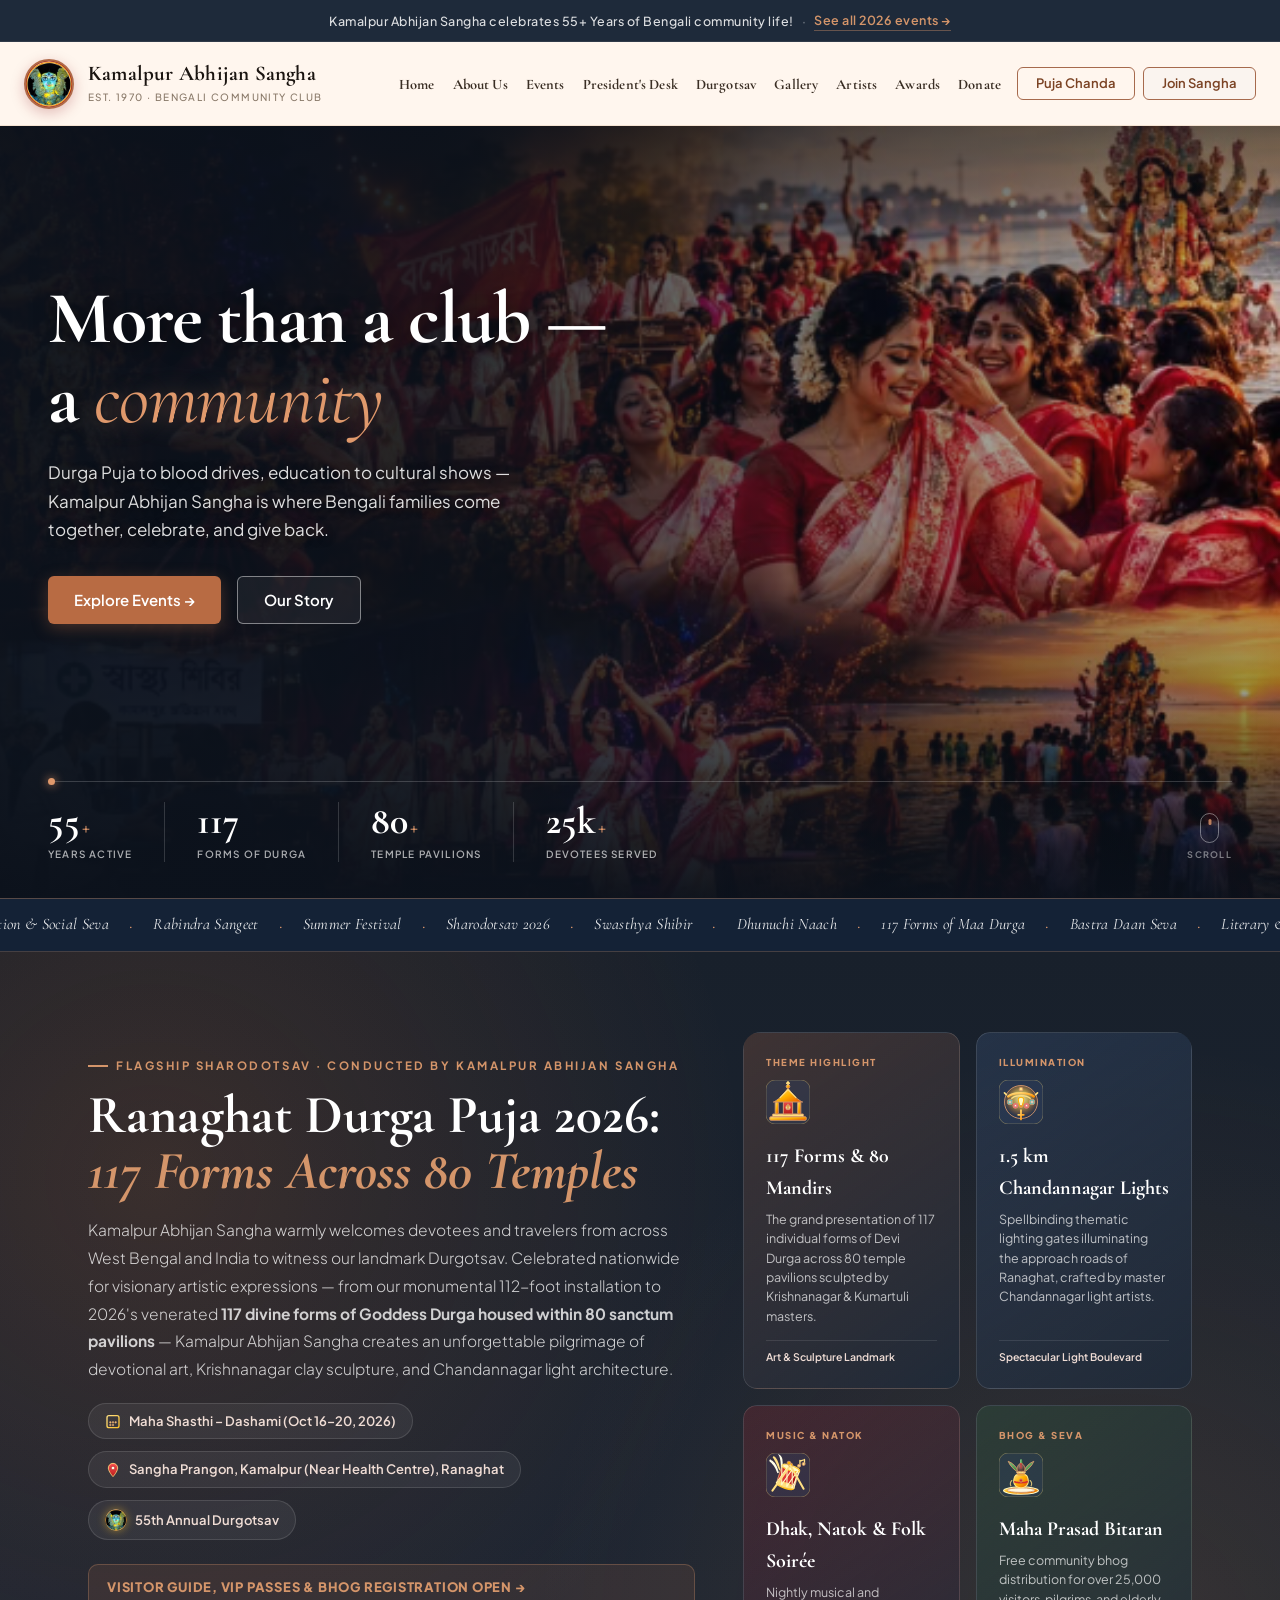
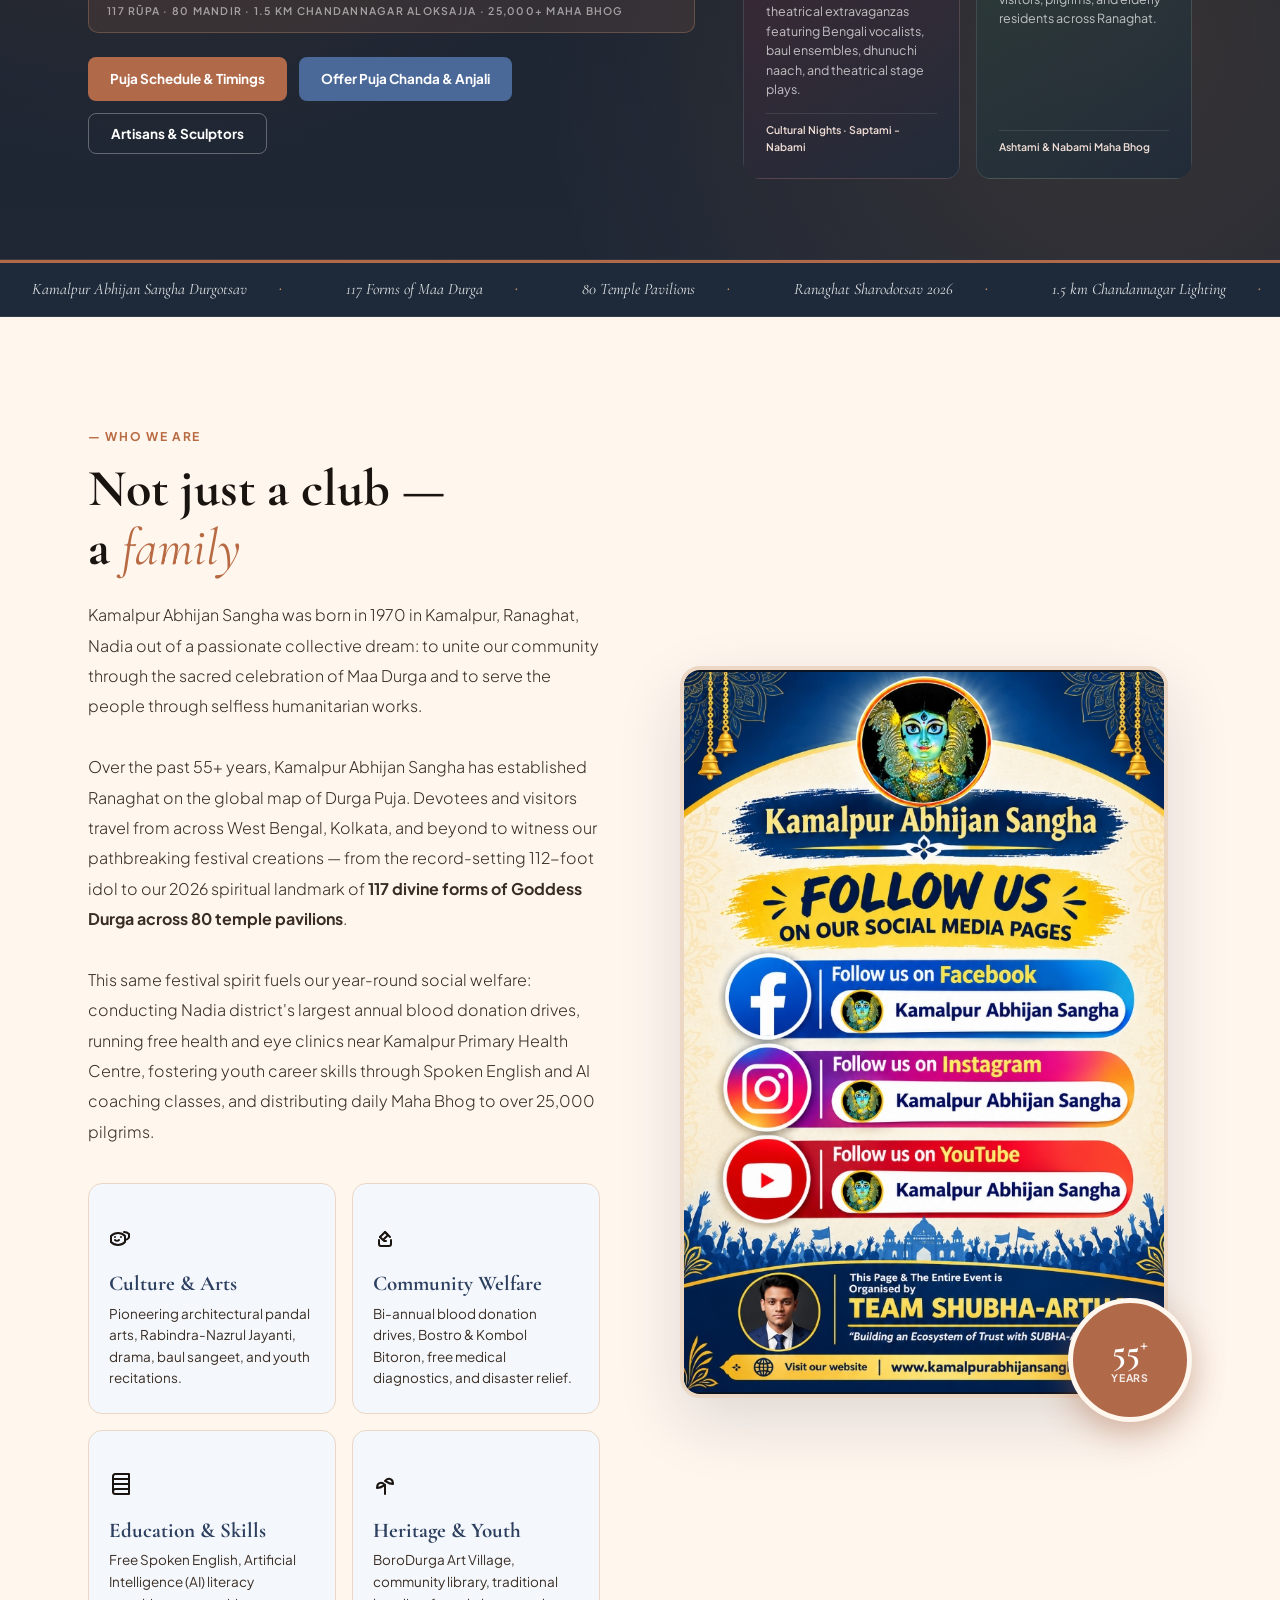
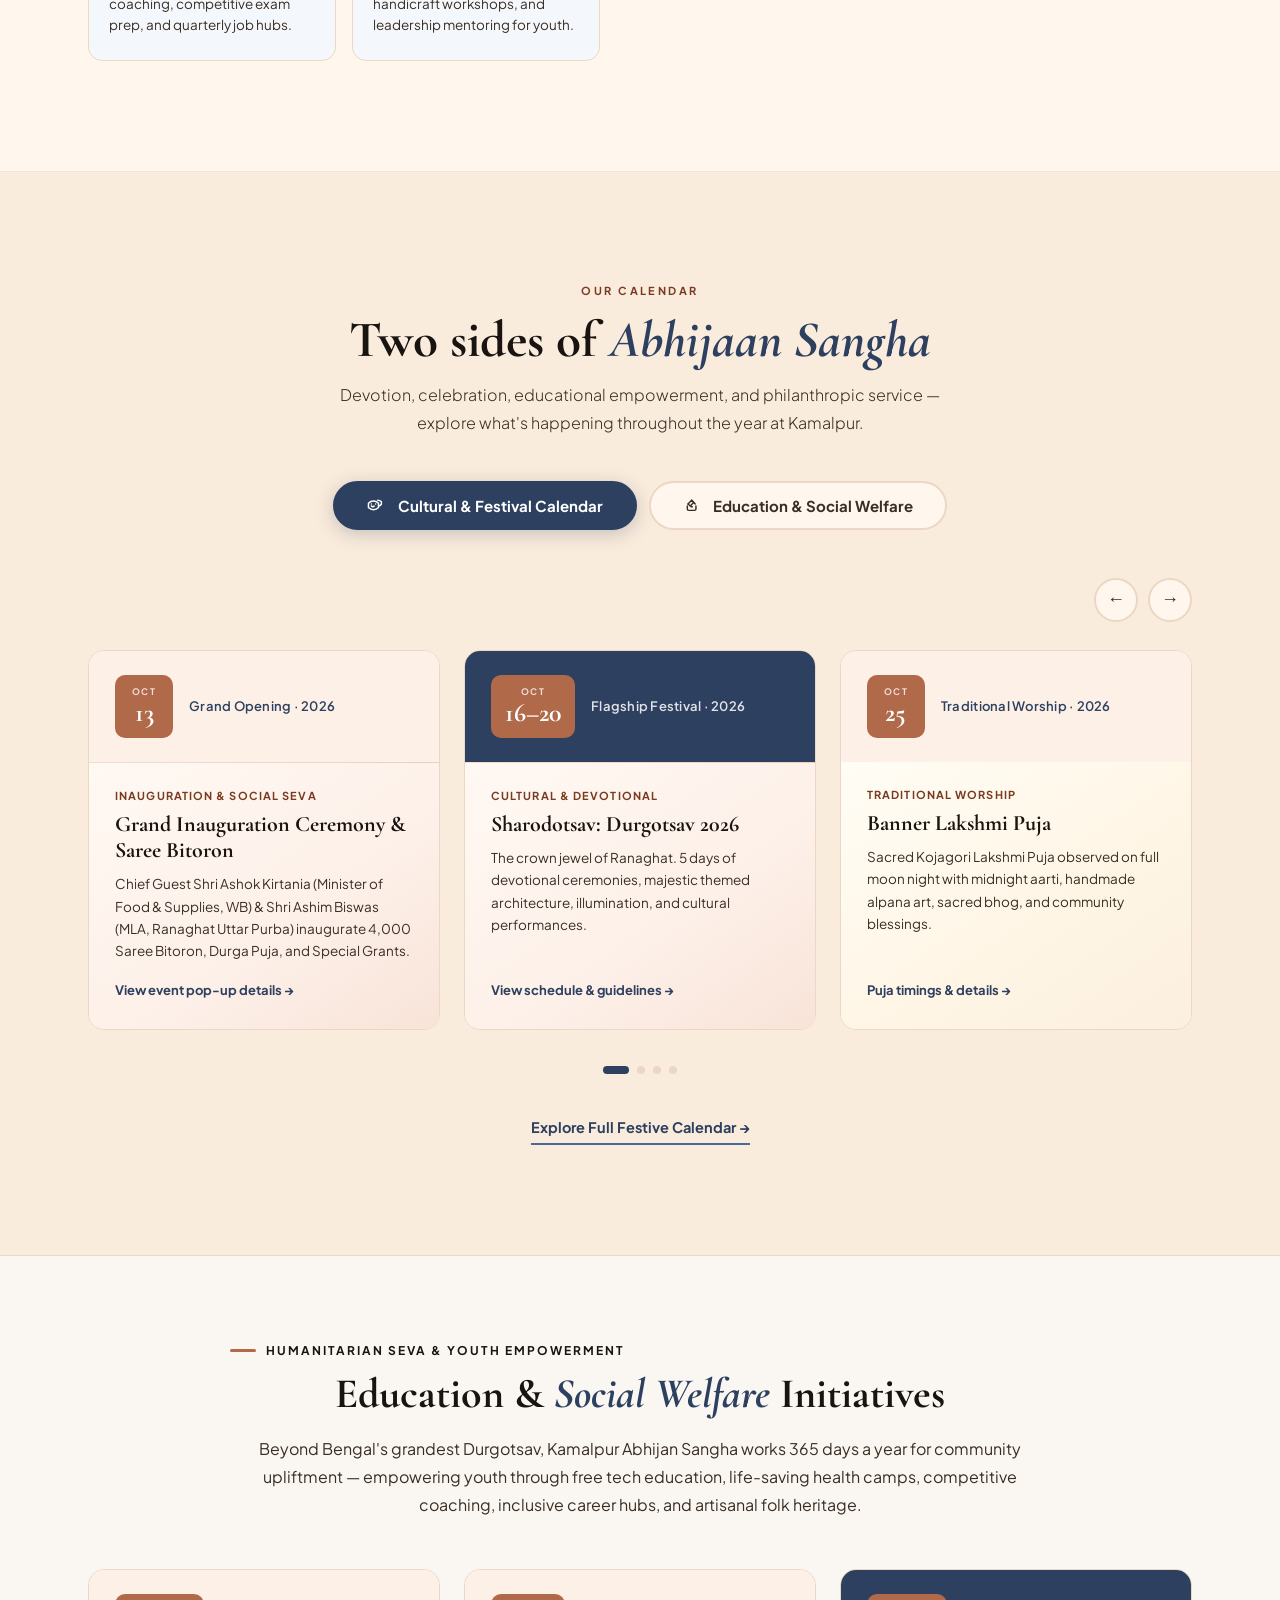
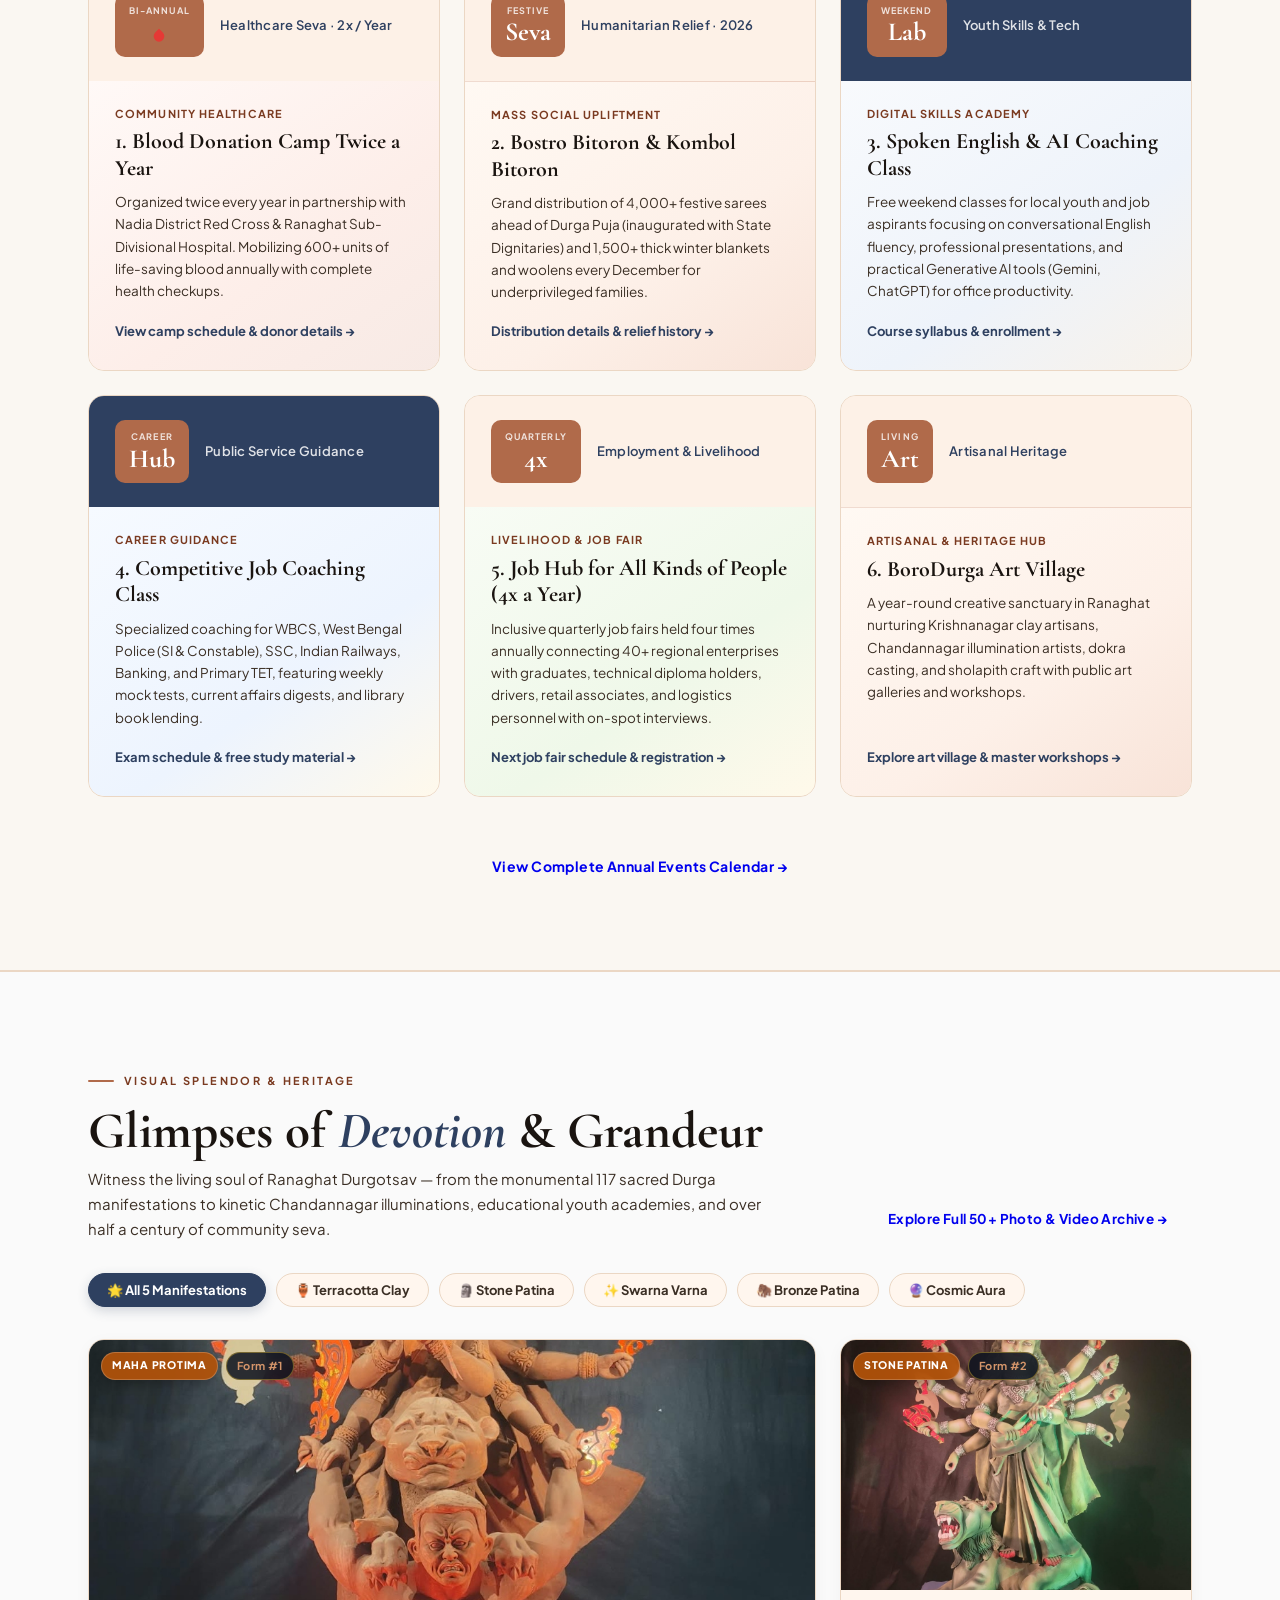
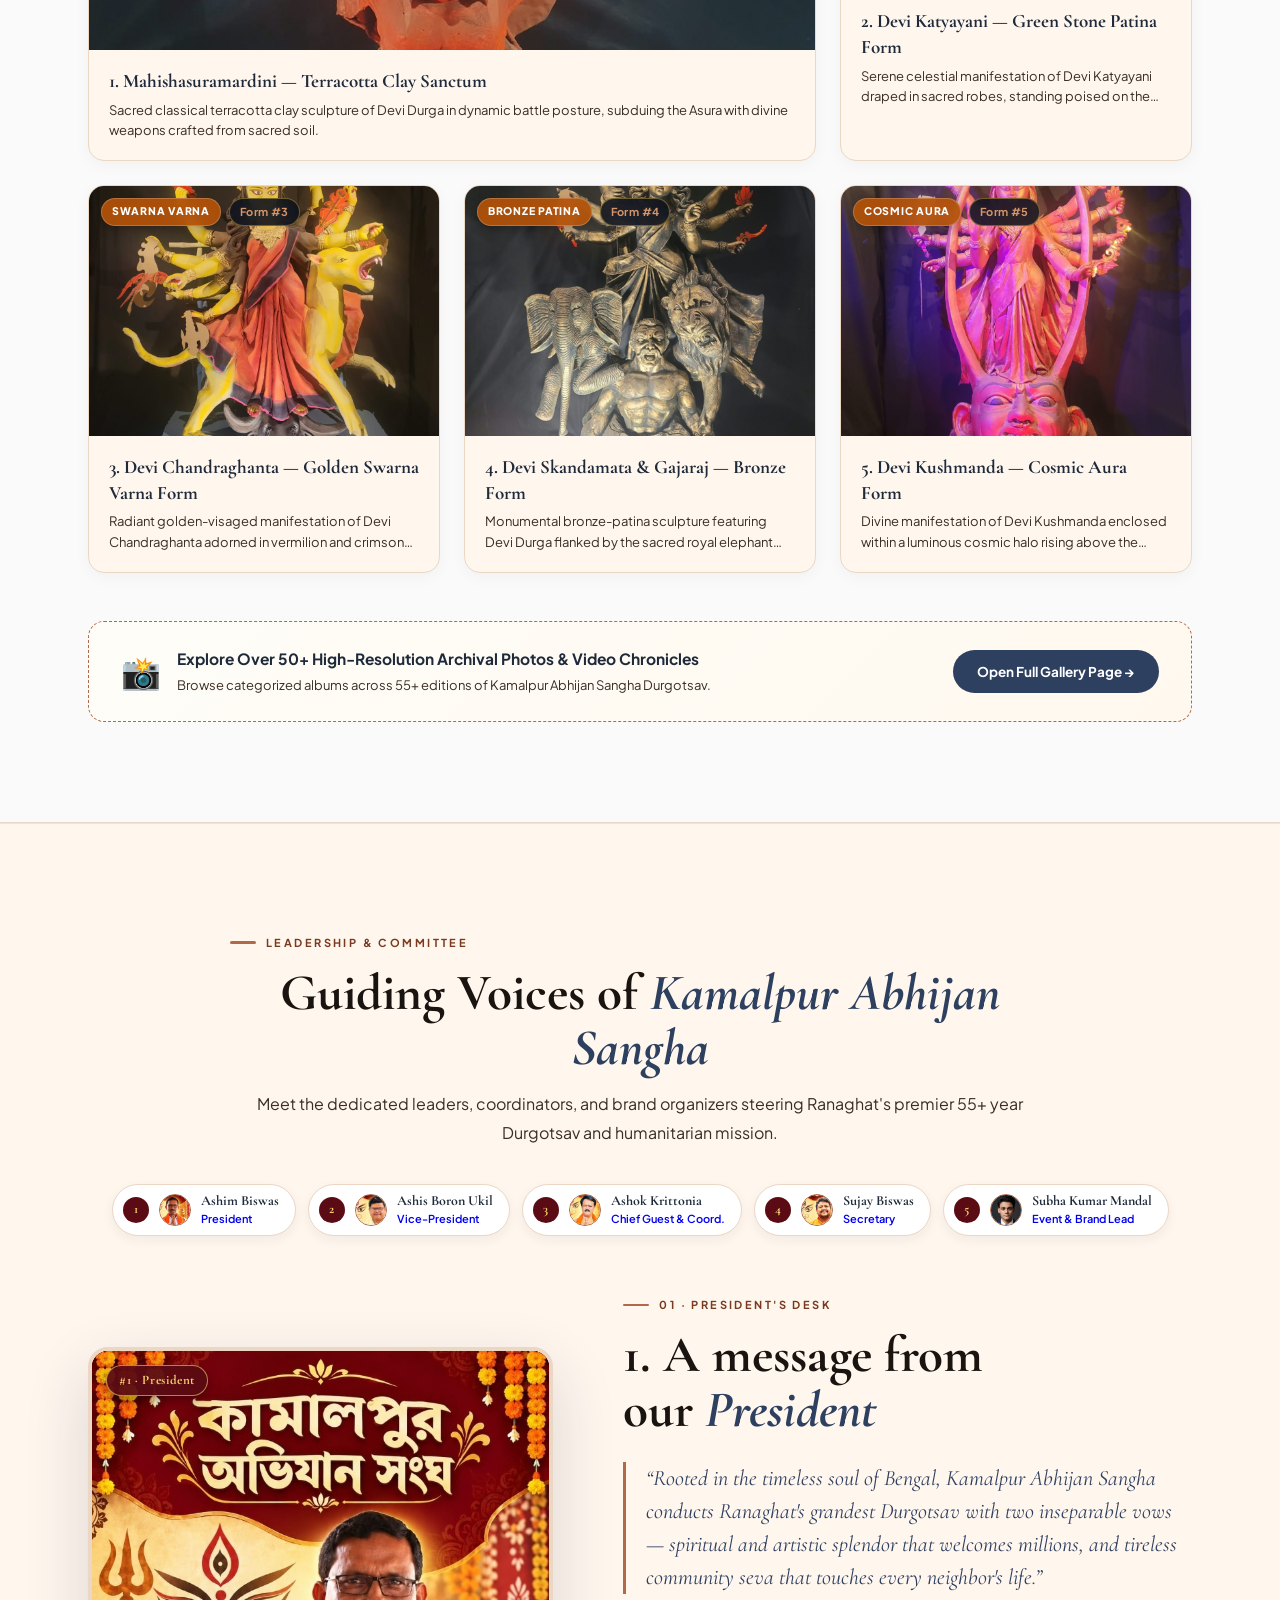
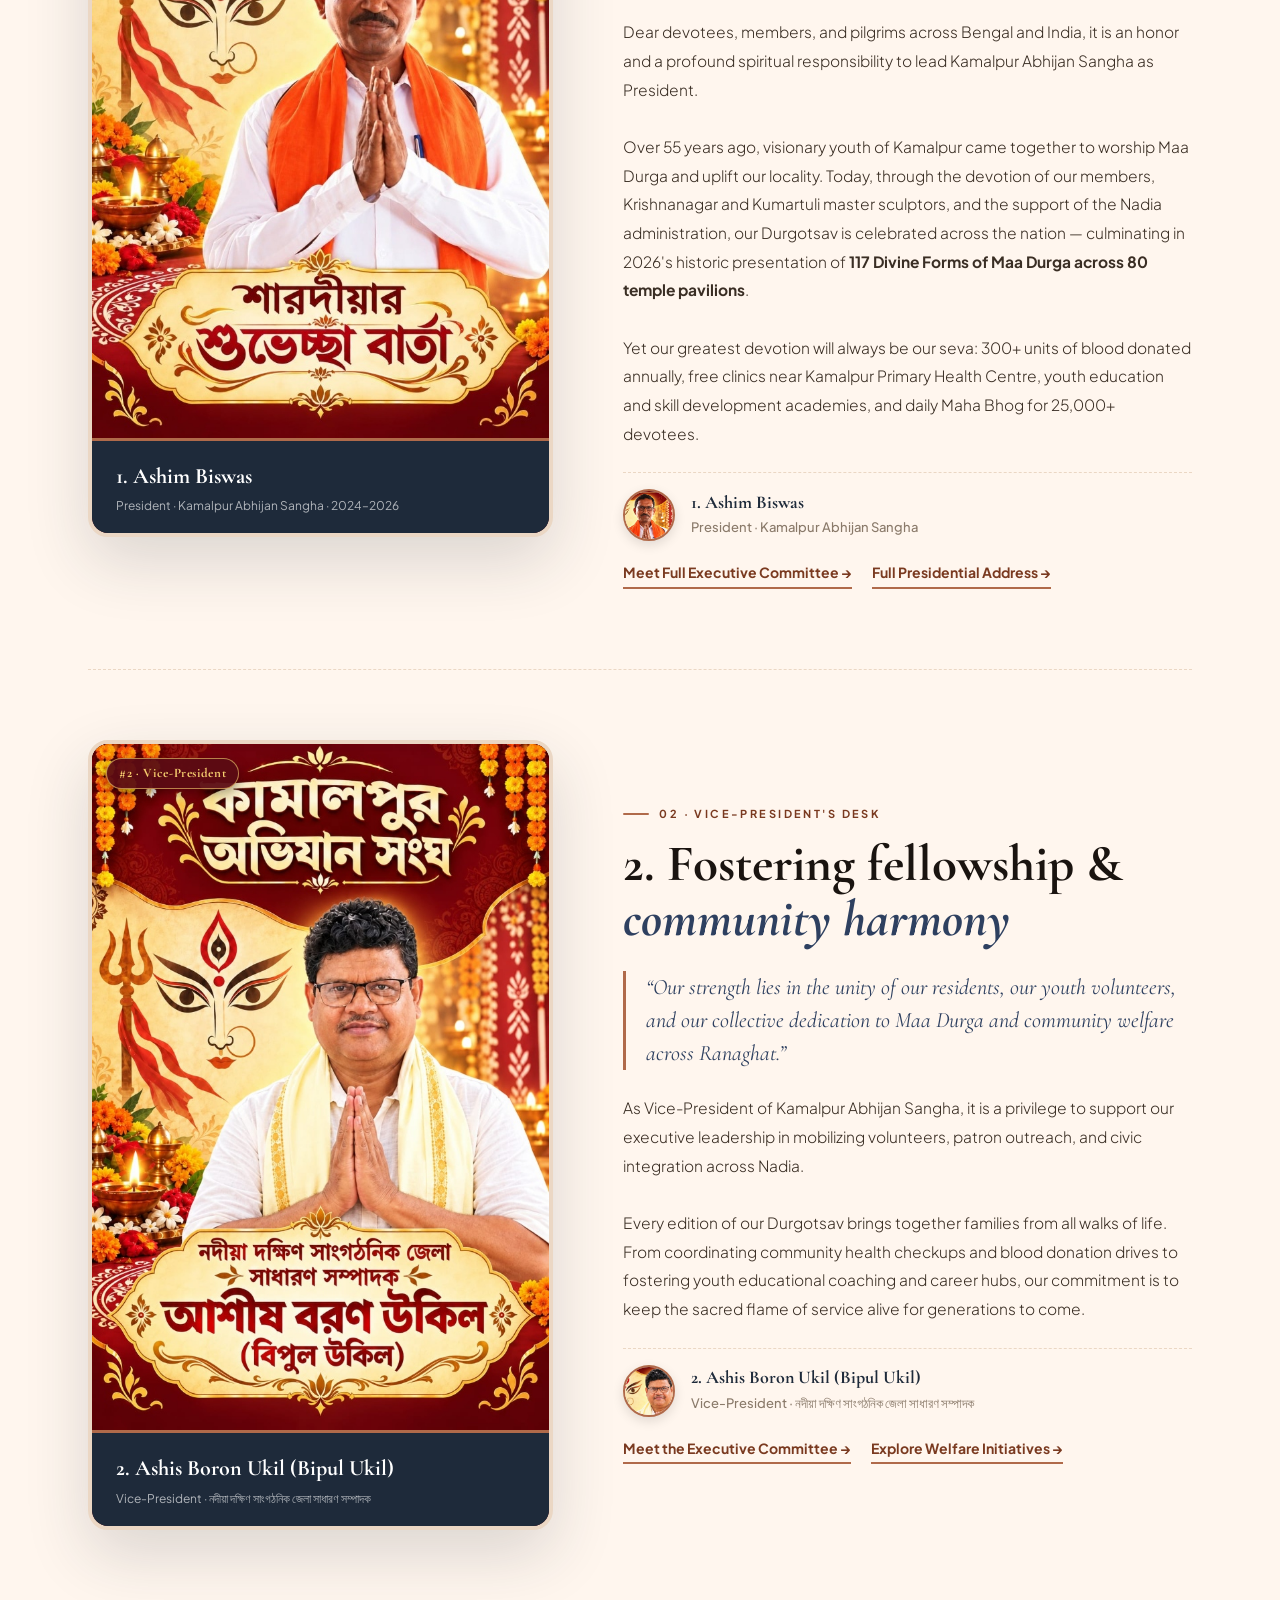
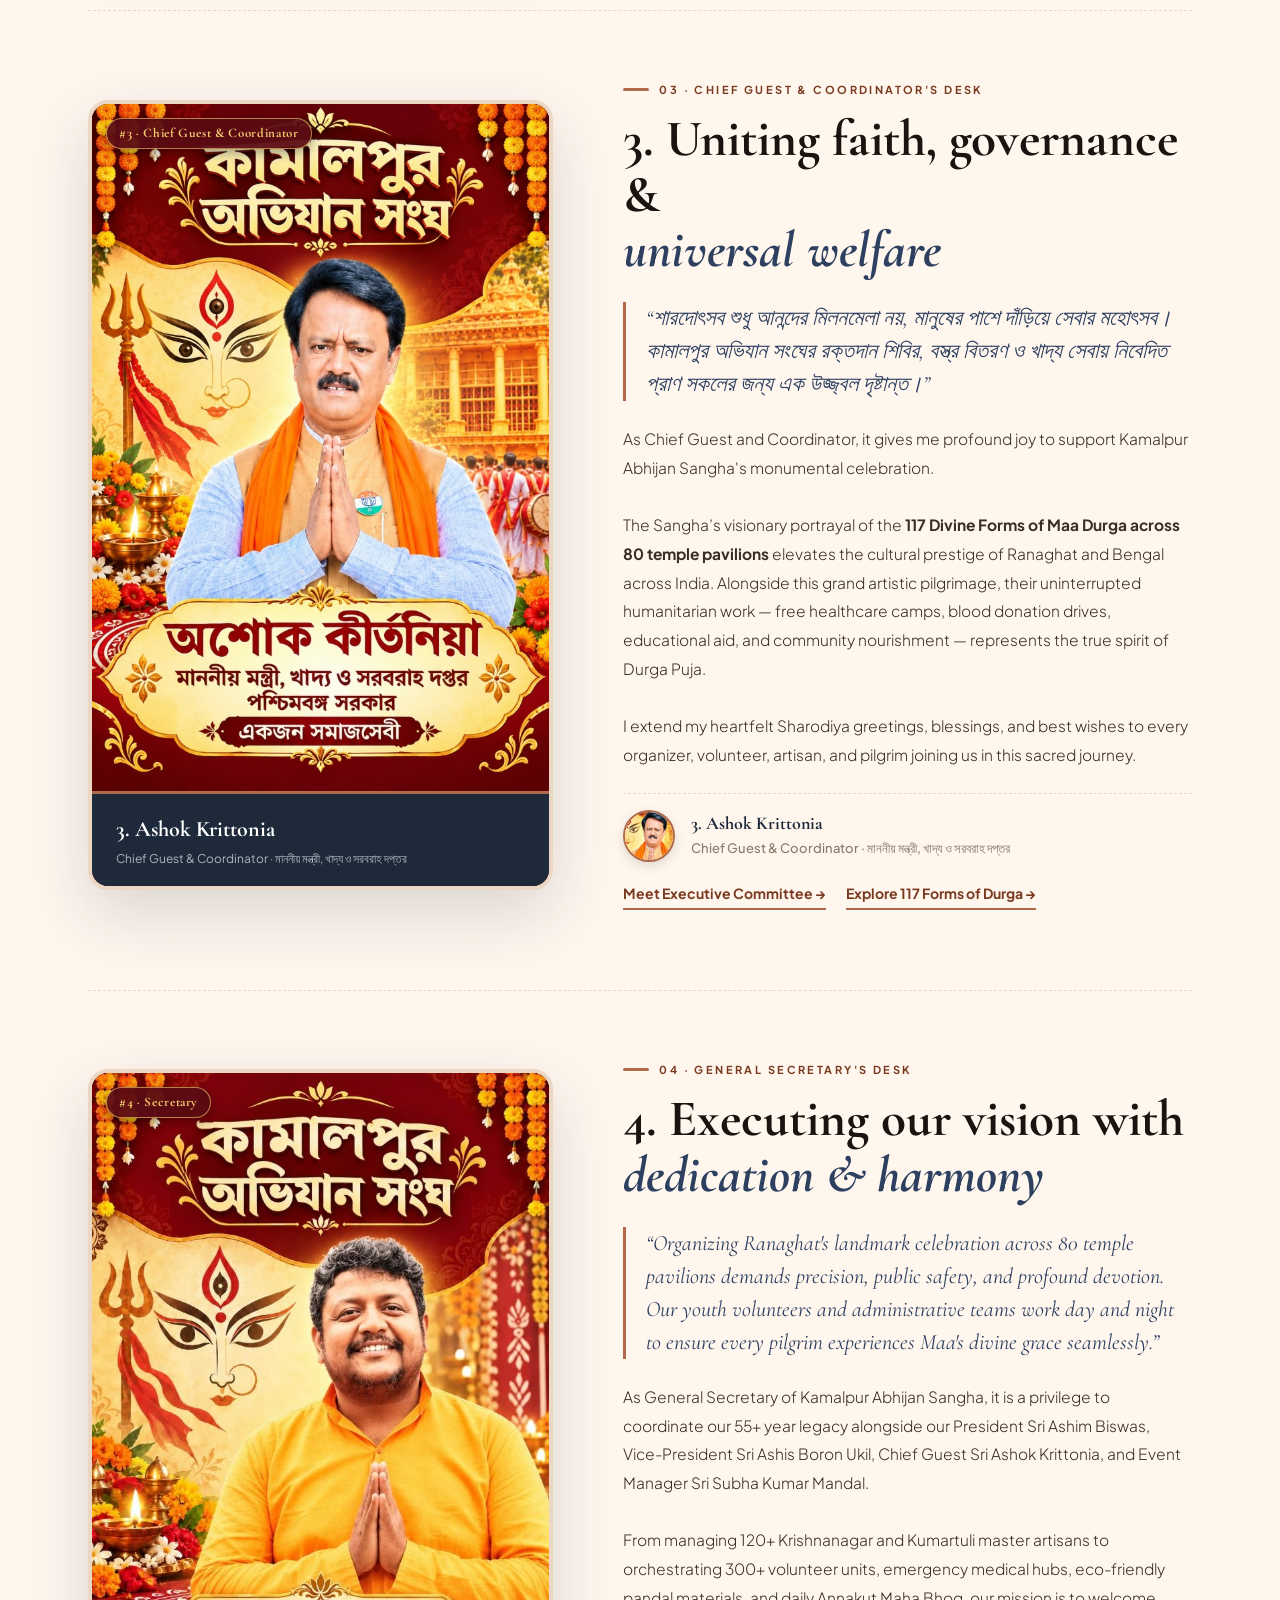
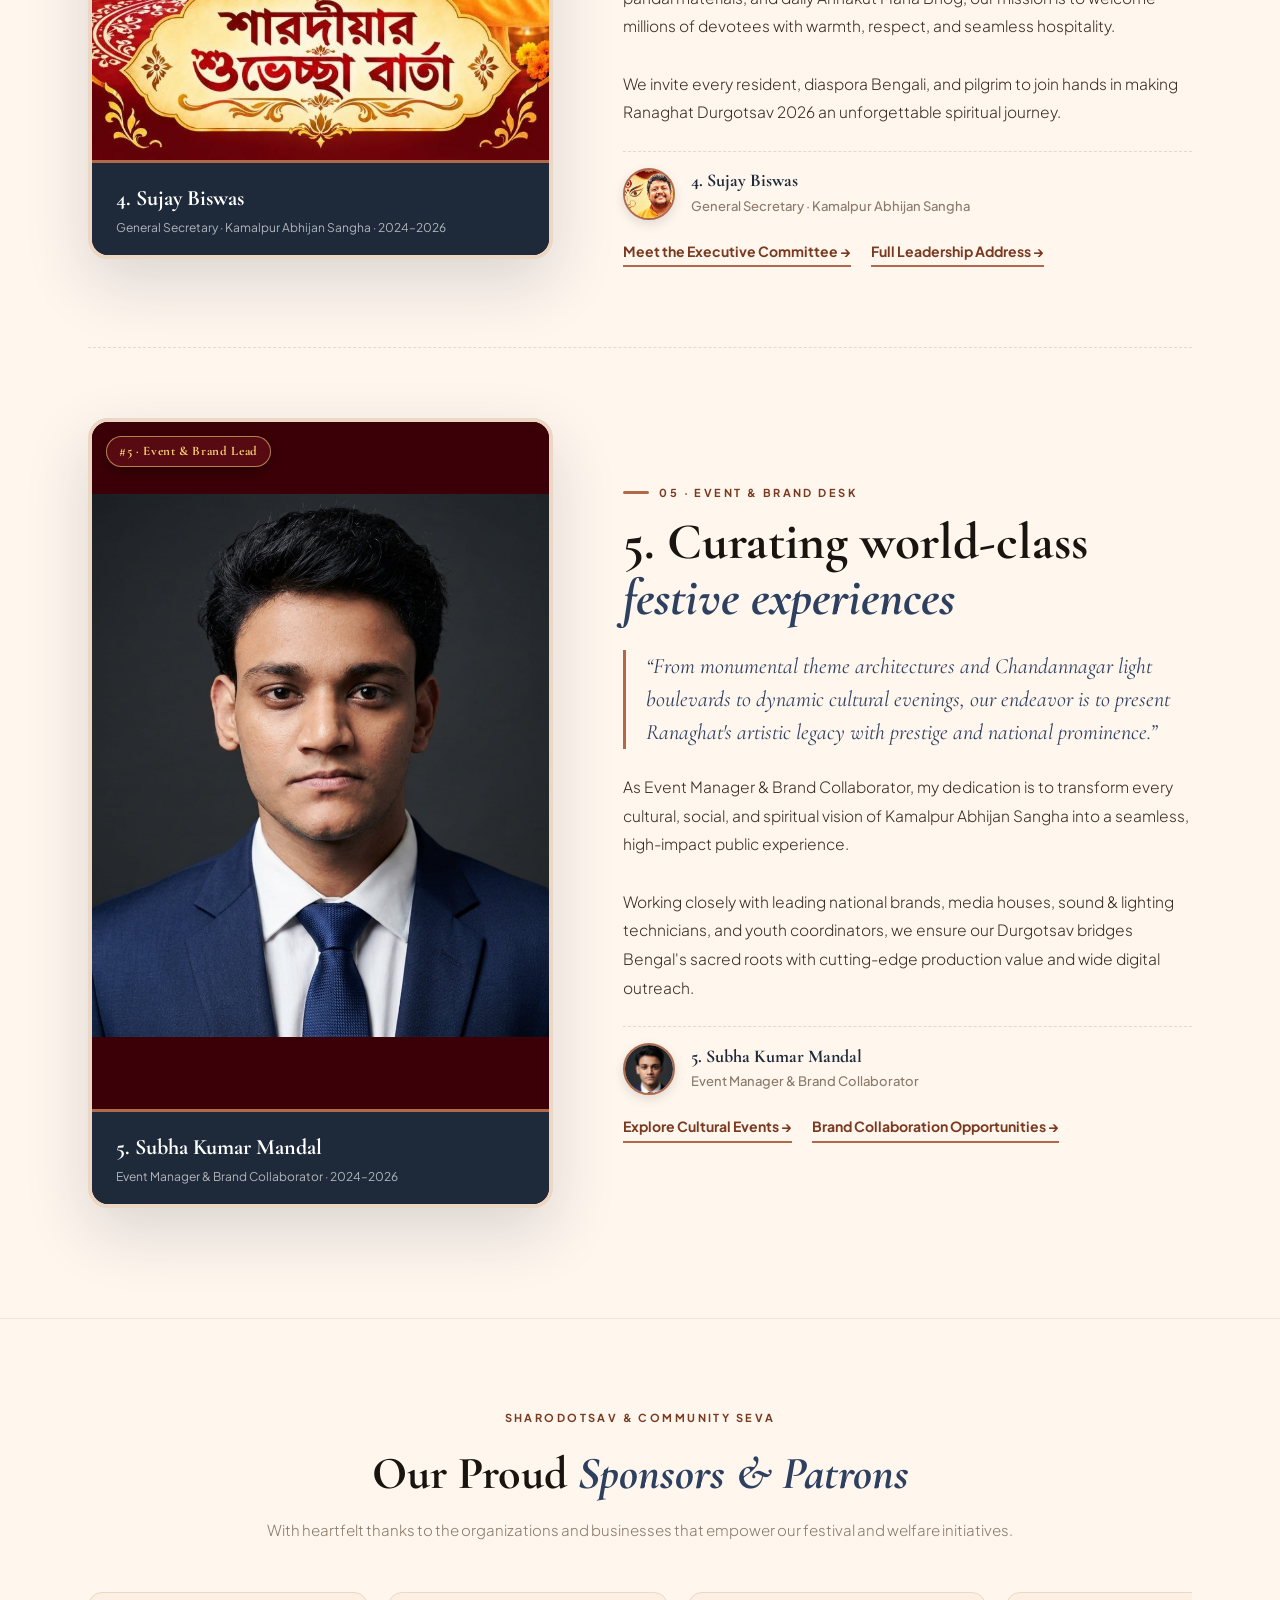
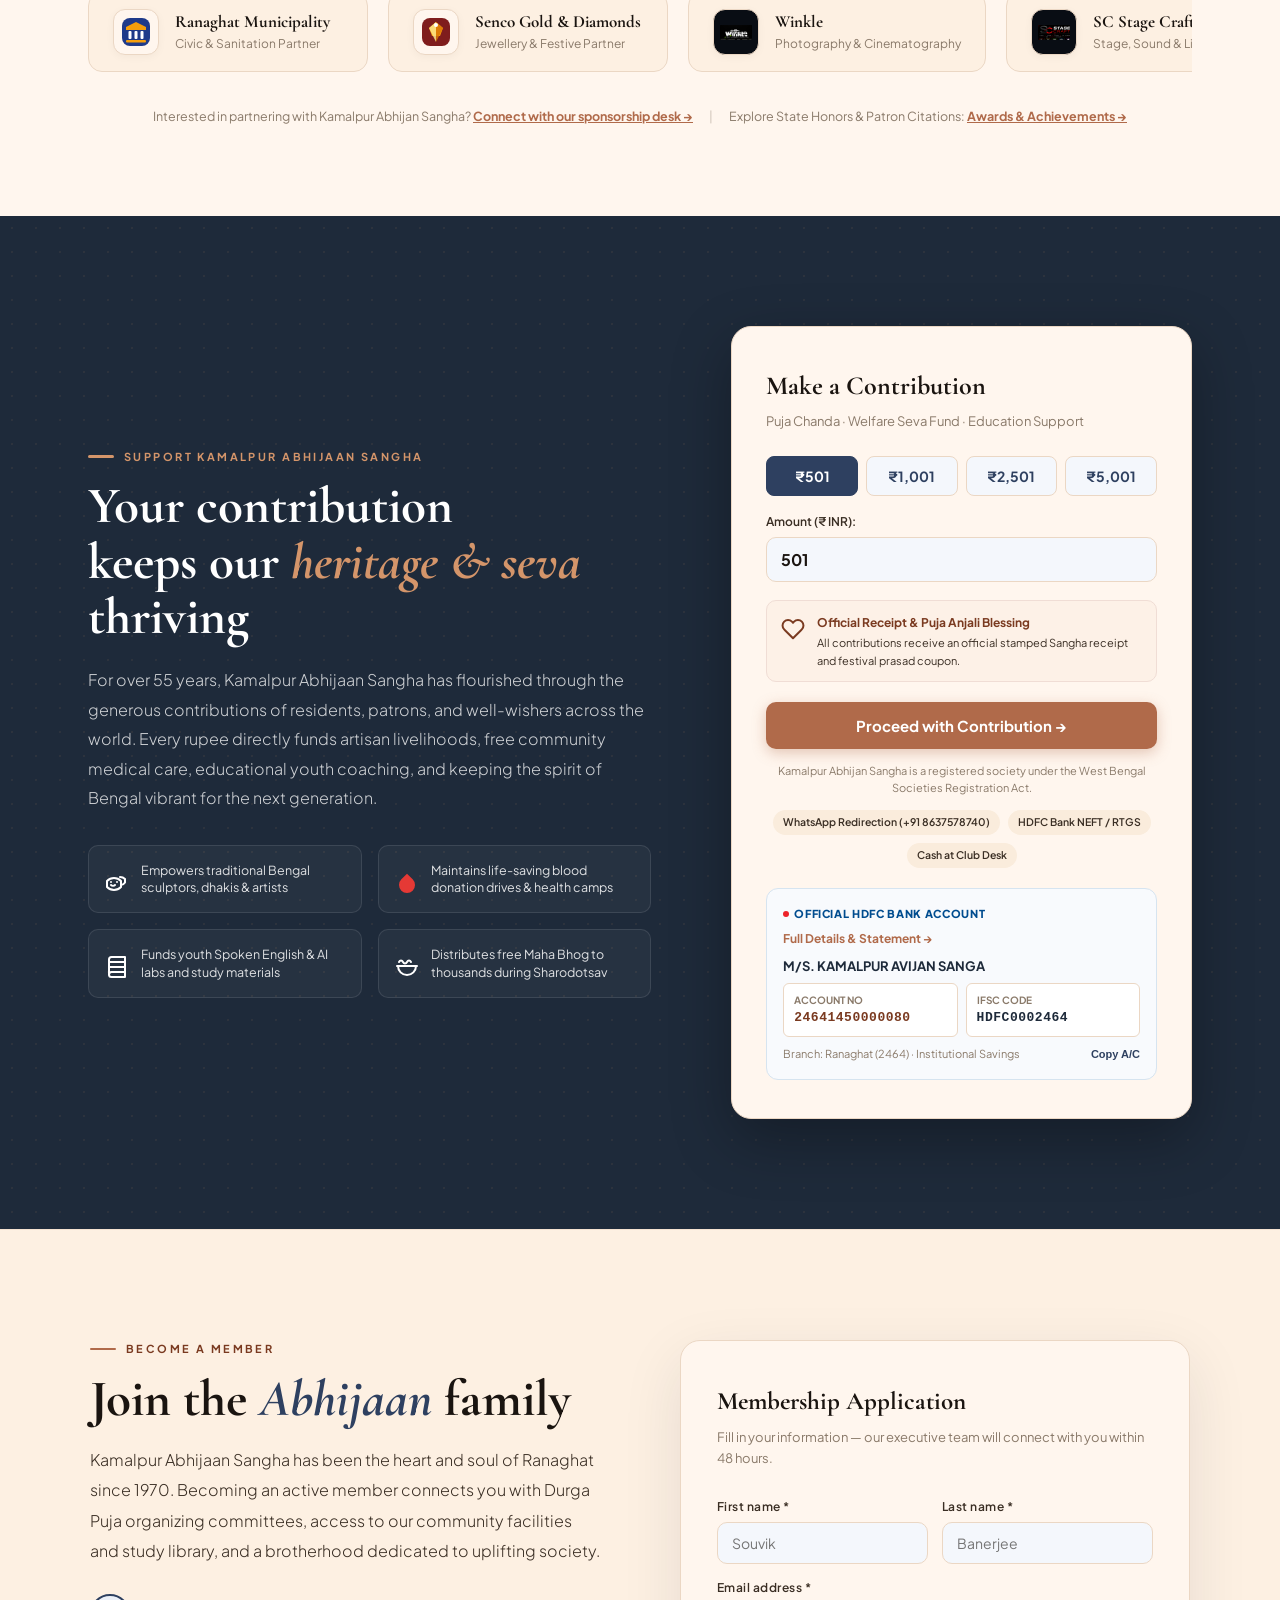
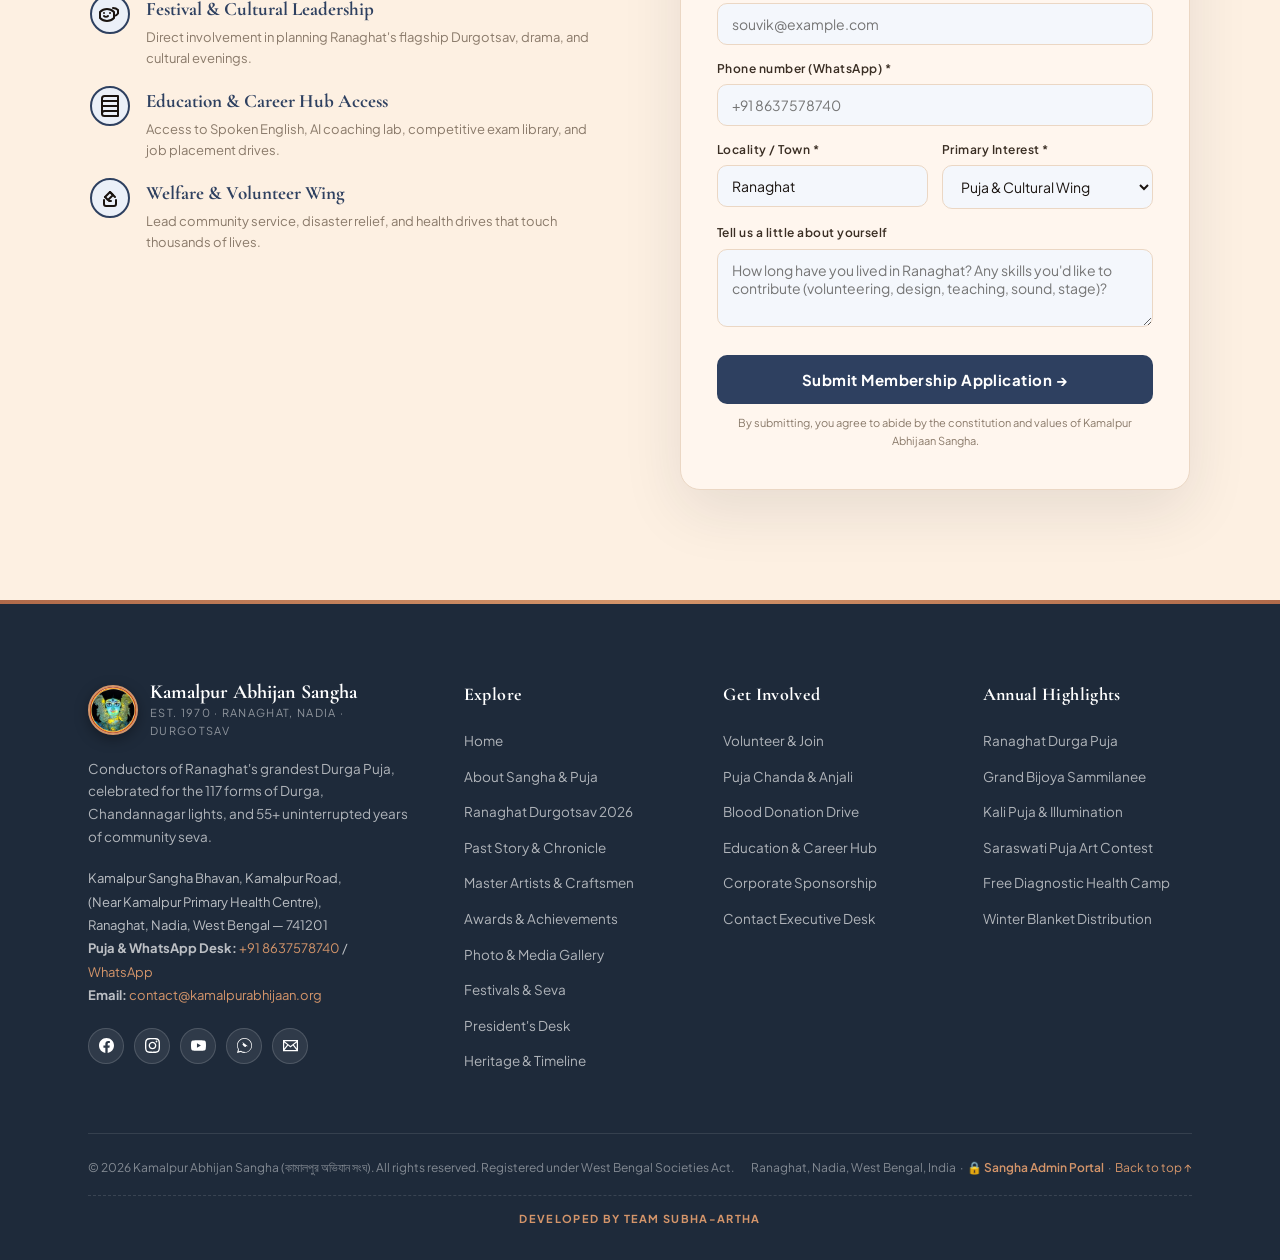
==== commit 84e5fbca: "Replace gallery with 5 divine Durga idol images across homepage, gallery, sqlite and script" ====
--- a/index.html
+++ b/index.html
@@ -1145,119 +1145,103 @@
 
       <!-- Quick Filter Chips for Home Showcase -->
       <div class="home-gallery-filters reveal">
-        <button type="button" class="h-filter-btn active" onclick="filterHomeGallery('all', this)">🌟 All Highlights</button>
-        <button type="button" class="h-filter-btn" onclick="filterHomeGallery('durga', this)">🪔 Durgotsav &amp; Idols</button>
-        <button type="button" class="h-filter-btn" onclick="filterHomeGallery('lights', this)">💡 Illumination Gates</button>
-        <button type="button" class="h-filter-btn" onclick="filterHomeGallery('seva', this)">🤝 Education &amp; Seva</button>
-      </div>
-
-      <!-- Curated Showcase Grid -->
+        <button type="button" class="h-filter-btn active" onclick="filterHomeGallery('all', this)">🌟 All 5 Manifestations</button>
+        <button type="button" class="h-filter-btn" onclick="filterHomeGallery('terracotta', this)">🏺 Terracotta Clay</button>
+        <button type="button" class="h-filter-btn" onclick="filterHomeGallery('stone', this)">🗿 Stone Patina</button>
+        <button type="button" class="h-filter-btn" onclick="filterHomeGallery('swarna', this)">✨ Swarna Varna</button>
+        <button type="button" class="h-filter-btn" onclick="filterHomeGallery('bronze', this)">🦣 Bronze Patina</button>
+        <button type="button" class="h-filter-btn" onclick="filterHomeGallery('aura', this)">🔮 Cosmic Aura</button>
+      </div>
+
+      <!-- Curated Showcase Grid (5 Divine Forms) -->
       <div class="home-gallery-grid reveal" id="homeGalleryGrid">
-        <!-- Item 1: 117 Forms Sanctum (Featured Large) -->
-        <div class="home-gallery-item h-featured" data-cat="durga" data-cat-label="Maha Protima" data-year="2025–2026" data-title="117 Forms of Devi Durga — Golden Sanctum" data-desc="Masterpiece sculpture installation depicting 117 scriptural forms of Goddess Durga sculpted from sacred Ganga silt by Kumartuli artisans." data-img="assets/durga-scene.jpg" onclick="openLightbox(this)" tabindex="0" role="button" aria-label="117 Forms of Devi Durga — Golden Sanctum">
+        <!-- Item 1: Mahishasuramardini (Featured Large) -->
+        <div class="home-gallery-item h-featured" data-cat="terracotta" data-cat-label="Maha Protima · Form #1" data-year="Form #1" data-title="1. Mahishasuramardini — Terracotta Clay Sanctum" data-desc="Sacred classical terracotta clay sculpture of Devi Durga in dynamic battle posture, subduing the Asura with divine weapons crafted from sacred soil." data-img="assets/gallery/durga-form-1.jpg" onclick="openLightbox(this)" tabindex="0" role="button" aria-label="1. Mahishasuramardini — Terracotta Clay Sanctum">
           <div class="hgi-photo-box">
-            <img src="assets/durga-scene.jpg" alt="117 Forms of Devi Durga Protima" loading="lazy">
+            <img src="assets/gallery/durga-form-1.jpg" alt="1. Mahishasuramardini Terracotta Protima" loading="lazy">
             <div class="hgi-tags">
               <span class="gi-badge">Maha Protima</span>
-              <span class="gi-year-tag">2025–2026</span>
+              <span class="gi-year-tag">Form #1</span>
             </div>
             <div class="gi-zoom-btn" title="View Fullscreen">
               <svg width="16" height="16" viewBox="0 0 24 24" fill="none" stroke="currentColor" stroke-width="2.5"><circle cx="11" cy="11" r="8"/><path d="m21 21-4.3-4.3"/><path d="M11 8v6"/><path d="M8 11h6"/></svg>
             </div>
           </div>
           <div class="hgi-content">
-            <h3 class="hgi-title">117 Forms of Devi Durga — Golden Sanctum</h3>
-            <p class="hgi-desc">World-renowned thematic presentation showcasing 117 unique manifestations of Devi Durga within an ancient golden cave aesthetic.</p>
-          </div>
-        </div>
-
-        <!-- Item 2: Chandannagar Lights -->
-        <div class="home-gallery-item" data-cat="lights" data-cat-label="Illumination Gate" data-year="Night View" data-title="Chandannagar 3D Illumination Boulevard" data-desc="1.5 kilometers of computer-synchronized illuminated 3D LED arches lighting the grand approach from Ranaghat railway station." data-img="assets/gallery/chandannagar-lights.jpg" onclick="openLightbox(this)" tabindex="0" role="button" aria-label="Chandannagar 3D Illumination Boulevard">
+            <h3 class="hgi-title">1. Mahishasuramardini — Terracotta Clay Sanctum</h3>
+            <p class="hgi-desc">Sacred classical terracotta clay sculpture of Devi Durga in dynamic battle posture, subduing the Asura with divine weapons crafted from sacred soil.</p>
+          </div>
+        </div>
+
+        <!-- Item 2: Devi Katyayani -->
+        <div class="home-gallery-item" data-cat="stone" data-cat-label="Maha Protima · Form #2" data-year="Form #2" data-title="2. Devi Katyayani — Green Stone Patina Form" data-desc="Serene celestial manifestation of Devi Katyayani draped in sacred robes, standing poised on the ferocious lion above the buffalo altar." data-img="assets/gallery/durga-form-2.jpg" onclick="openLightbox(this)" tabindex="0" role="button" aria-label="2. Devi Katyayani — Green Stone Patina Form">
           <div class="hgi-photo-box">
-            <img src="assets/gallery/chandannagar-lights.jpg" alt="Chandannagar Light Boulevard" loading="lazy">
+            <img src="assets/gallery/durga-form-2.jpg" alt="2. Devi Katyayani Stone Patina Protima" loading="lazy">
             <div class="hgi-tags">
-              <span class="gi-badge">Illumination Gate</span>
-              <span class="gi-year-tag">Night View</span>
+              <span class="gi-badge">Stone Patina</span>
+              <span class="gi-year-tag">Form #2</span>
             </div>
             <div class="gi-zoom-btn" title="View Fullscreen">
               <svg width="16" height="16" viewBox="0 0 24 24" fill="none" stroke="currentColor" stroke-width="2.5"><circle cx="11" cy="11" r="8"/><path d="m21 21-4.3-4.3"/><path d="M11 8v6"/><path d="M8 11h6"/></svg>
             </div>
           </div>
           <div class="hgi-content">
-            <h3 class="hgi-title">Chandannagar 3D Light Boulevard</h3>
-            <p class="hgi-desc">Over 250,000 smart LEDs forming kinetic mythological chariots along the 1.5 km approach road.</p>
-          </div>
-        </div>
-
-        <!-- Item 3: Terracotta & Bamboo Mandap -->
-        <div class="home-gallery-item" data-cat="durga" data-cat-label="Theme Architecture" data-year="2025" data-title="Terracotta &amp; Bamboo Mandap Installation" data-desc="Intricate hand-sculpted temple motifs, bamboo filigree, and sustainable artisan handicrafts adorning the main sanctum." data-img="assets/durga-papercraft.jpg" onclick="openLightbox(this)" tabindex="0" role="button" aria-label="Terracotta &amp; Bamboo Mandap Installation">
+            <h3 class="hgi-title">2. Devi Katyayani — Green Stone Patina Form</h3>
+            <p class="hgi-desc">Serene celestial manifestation of Devi Katyayani draped in sacred robes, standing poised on the ferocious lion above the buffalo altar.</p>
+          </div>
+        </div>
+
+        <!-- Item 3: Devi Chandraghanta -->
+        <div class="home-gallery-item" data-cat="swarna" data-cat-label="Maha Protima · Form #3" data-year="Form #3" data-title="3. Devi Chandraghanta — Golden Swarna Varna Form" data-desc="Radiant golden-visaged manifestation of Devi Chandraghanta adorned in vermilion and crimson drape, seated atop the roaring lion." data-img="assets/gallery/durga-form-3.jpg" onclick="openLightbox(this)" tabindex="0" role="button" aria-label="3. Devi Chandraghanta — Golden Swarna Varna Form">
           <div class="hgi-photo-box">
-            <img src="assets/durga-papercraft.jpg" alt="Pandal Sculpture Craftsmanship" loading="lazy">
+            <img src="assets/gallery/durga-form-3.jpg" alt="3. Devi Chandraghanta Golden Protima" loading="lazy">
             <div class="hgi-tags">
-              <span class="gi-badge">Theme Architecture</span>
-              <span class="gi-year-tag">2025</span>
+              <span class="gi-badge">Swarna Varna</span>
+              <span class="gi-year-tag">Form #3</span>
             </div>
             <div class="gi-zoom-btn" title="View Fullscreen">
               <svg width="16" height="16" viewBox="0 0 24 24" fill="none" stroke="currentColor" stroke-width="2.5"><circle cx="11" cy="11" r="8"/><path d="m21 21-4.3-4.3"/><path d="M11 8v6"/><path d="M8 11h6"/></svg>
             </div>
           </div>
           <div class="hgi-content">
-            <h3 class="hgi-title">Terracotta &amp; Bamboo Mandap</h3>
-            <p class="hgi-desc">Pure sustainable Bengal craftsmanship engineered from 65,000 bamboo poles and hand-carved terracotta tiles.</p>
-          </div>
-        </div>
-
-        <!-- Item 4: Sandhi Puja -->
-        <div class="home-gallery-item" data-cat="durga" data-cat-label="Sacred Rituals" data-year="Maha Ashtami" data-title="Maha Ashtami Sandhi Puja &amp; 108 Pradip Aarati" data-desc="Auspicious Sandhi Puja rituals performed with 108 blue lotuses, sacred clay lamps, and Vedic chants." data-img="assets/gallery/sandhi-puja.jpg" onclick="openLightbox(this)" tabindex="0" role="button" aria-label="Maha Ashtami Sandhi Puja &amp; 108 Pradip Aarati">
+            <h3 class="hgi-title">3. Devi Chandraghanta — Golden Swarna Varna Form</h3>
+            <p class="hgi-desc">Radiant golden-visaged manifestation of Devi Chandraghanta adorned in vermilion and crimson drape, seated atop the roaring lion.</p>
+          </div>
+        </div>
+
+        <!-- Item 4: Devi Skandamata & Gajaraj -->
+        <div class="home-gallery-item" data-cat="bronze" data-cat-label="Maha Protima · Form #4" data-year="Form #4" data-title="4. Devi Skandamata &amp; Gajaraj — Antique Bronze Form" data-desc="Monumental bronze-patina sculpture featuring Devi Durga flanked by the sacred royal elephant and lion, conquering the forces of darkness." data-img="assets/gallery/durga-form-4.jpg" onclick="openLightbox(this)" tabindex="0" role="button" aria-label="4. Devi Skandamata &amp; Gajaraj — Antique Bronze Form">
           <div class="hgi-photo-box">
-            <img src="assets/gallery/sandhi-puja.jpg" alt="Maha Sandhi Puja 108 Lamps" loading="lazy">
+            <img src="assets/gallery/durga-form-4.jpg" alt="4. Devi Skandamata Bronze Protima" loading="lazy">
             <div class="hgi-tags">
-              <span class="gi-badge">Sacred Rituals</span>
-              <span class="gi-year-tag">Maha Ashtami</span>
+              <span class="gi-badge">Bronze Patina</span>
+              <span class="gi-year-tag">Form #4</span>
             </div>
             <div class="gi-zoom-btn" title="View Fullscreen">
               <svg width="16" height="16" viewBox="0 0 24 24" fill="none" stroke="currentColor" stroke-width="2.5"><circle cx="11" cy="11" r="8"/><path d="m21 21-4.3-4.3"/><path d="M11 8v6"/><path d="M8 11h6"/></svg>
             </div>
           </div>
           <div class="hgi-content">
-            <h3 class="hgi-title">Sandhi Puja 108 Pradip Aarati</h3>
-            <p class="hgi-desc">Sacred dusk transition consecrated with 108 blue lotuses, terracotta lamps, and resonant Sanskrit mantras.</p>
-          </div>
-        </div>
-
-        <!-- Item 5: Education & Youth Empowerment -->
-        <div class="home-gallery-item" data-cat="seva" data-cat-label="Youth Education" data-year="Academy" data-title="Spoken English &amp; AI Youth Coaching Lab" data-desc="Empowering local youth with modern digital skills, AI literacy, conversational English, and competitive exam preparation." data-img="assets/kamalpur-social-poster.jpg" onclick="openLightbox(this)" tabindex="0" role="button" aria-label="Spoken English &amp; AI Youth Coaching Lab">
+            <h3 class="hgi-title">4. Devi Skandamata &amp; Gajaraj — Bronze Form</h3>
+            <p class="hgi-desc">Monumental bronze-patina sculpture featuring Devi Durga flanked by the sacred royal elephant and lion, conquering the forces of darkness.</p>
+          </div>
+        </div>
+
+        <!-- Item 5: Devi Kushmanda -->
+        <div class="home-gallery-item" data-cat="aura" data-cat-label="Maha Protima · Form #5" data-year="Form #5" data-title="5. Devi Kushmanda — Illuminated Cosmic Aura Form" data-desc="Divine manifestation of Devi Kushmanda enclosed within a luminous cosmic halo rising above the demon head, glowing under sacred temple illumination." data-img="assets/gallery/durga-form-5.jpg" onclick="openLightbox(this)" tabindex="0" role="button" aria-label="5. Devi Kushmanda — Illuminated Cosmic Aura Form">
           <div class="hgi-photo-box">
-            <img src="assets/kamalpur-social-poster.jpg" alt="Youth Education and Social Seva" loading="lazy">
+            <img src="assets/gallery/durga-form-5.jpg" alt="5. Devi Kushmanda Cosmic Aura Protima" loading="lazy">
             <div class="hgi-tags">
-              <span class="gi-badge">Youth Education</span>
-              <span class="gi-year-tag">Academy</span>
+              <span class="gi-badge">Cosmic Aura</span>
+              <span class="gi-year-tag">Form #5</span>
             </div>
             <div class="gi-zoom-btn" title="View Fullscreen">
               <svg width="16" height="16" viewBox="0 0 24 24" fill="none" stroke="currentColor" stroke-width="2.5"><circle cx="11" cy="11" r="8"/><path d="m21 21-4.3-4.3"/><path d="M11 8v6"/><path d="M8 11h6"/></svg>
             </div>
           </div>
           <div class="hgi-content">
-            <h3 class="hgi-title">Education &amp; AI Youth Lab</h3>
-            <p class="hgi-desc">Free weekend digital skills training, conversational English fluency, and competitive job guidance for local students.</p>
-          </div>
-        </div>
-
-        <!-- Item 6: Dhunuchi Naach & Dhak Symphony (Featured) -->
-        <div class="home-gallery-item h-featured" data-cat="culture" data-cat-label="Percussion &amp; Dance" data-year="Maha Navami" data-title="Maha Navami Dhunuchi Naach &amp; Dhak Symphony" data-desc="Spiritual performance with fragrant coconut-husk incense and thunderous rhythmic beats by our 60-member Dhaki troupe." data-img="assets/gallery/dhunuchi-dance.jpg" onclick="openLightbox(this)" tabindex="0" role="button" aria-label="Maha Navami Dhunuchi Naach &amp; Dhak Symphony">
-          <div class="hgi-photo-box">
-            <img src="assets/gallery/dhunuchi-dance.jpg" alt="Dhunuchi Naach and Dhak Beats" loading="lazy">
-            <div class="hgi-tags">
-              <span class="gi-badge">Percussion &amp; Dance</span>
-              <span class="gi-year-tag">Maha Navami</span>
-            </div>
-            <div class="gi-zoom-btn" title="View Fullscreen">
-              <svg width="16" height="16" viewBox="0 0 24 24" fill="none" stroke="currentColor" stroke-width="2.5"><circle cx="11" cy="11" r="8"/><path d="m21 21-4.3-4.3"/><path d="M11 8v6"/><path d="M8 11h6"/></svg>
-            </div>
-          </div>
-          <div class="hgi-content">
-            <h3 class="hgi-title">Maha Navami Dhunuchi Naach &amp; Dhak Symphony</h3>
-            <p class="hgi-desc">Thunderous polyrhythmic beats from our 60-member Murshidabad dhaki troupe accompanying frenzied devotion.</p>
+            <h3 class="hgi-title">5. Devi Kushmanda — Cosmic Aura Form</h3>
+            <p class="hgi-desc">Divine manifestation of Devi Kushmanda enclosed within a luminous cosmic halo rising above the demon head, glowing under sacred temple illumination.</p>
           </div>
         </div>
       </div>
--- a/styles.css
+++ b/styles.css
@@ -2885,21 +2885,14 @@
 
 .yessy-grid {
   display: grid;
-  grid-template-columns: repeat(4, 1fr);
-  gap: 22px;
-}
-
-@media (max-width: 1080px) {
-  .yessy-grid {
-    grid-template-columns: repeat(3, 1fr);
-    gap: 18px;
-  }
+  grid-template-columns: repeat(auto-fit, minmax(280px, 1fr));
+  gap: 24px;
 }
 
 @media (max-width: 768px) {
   .yessy-grid {
     grid-template-columns: repeat(2, 1fr);
-    gap: 14px;
+    gap: 16px;
   }
 }
 
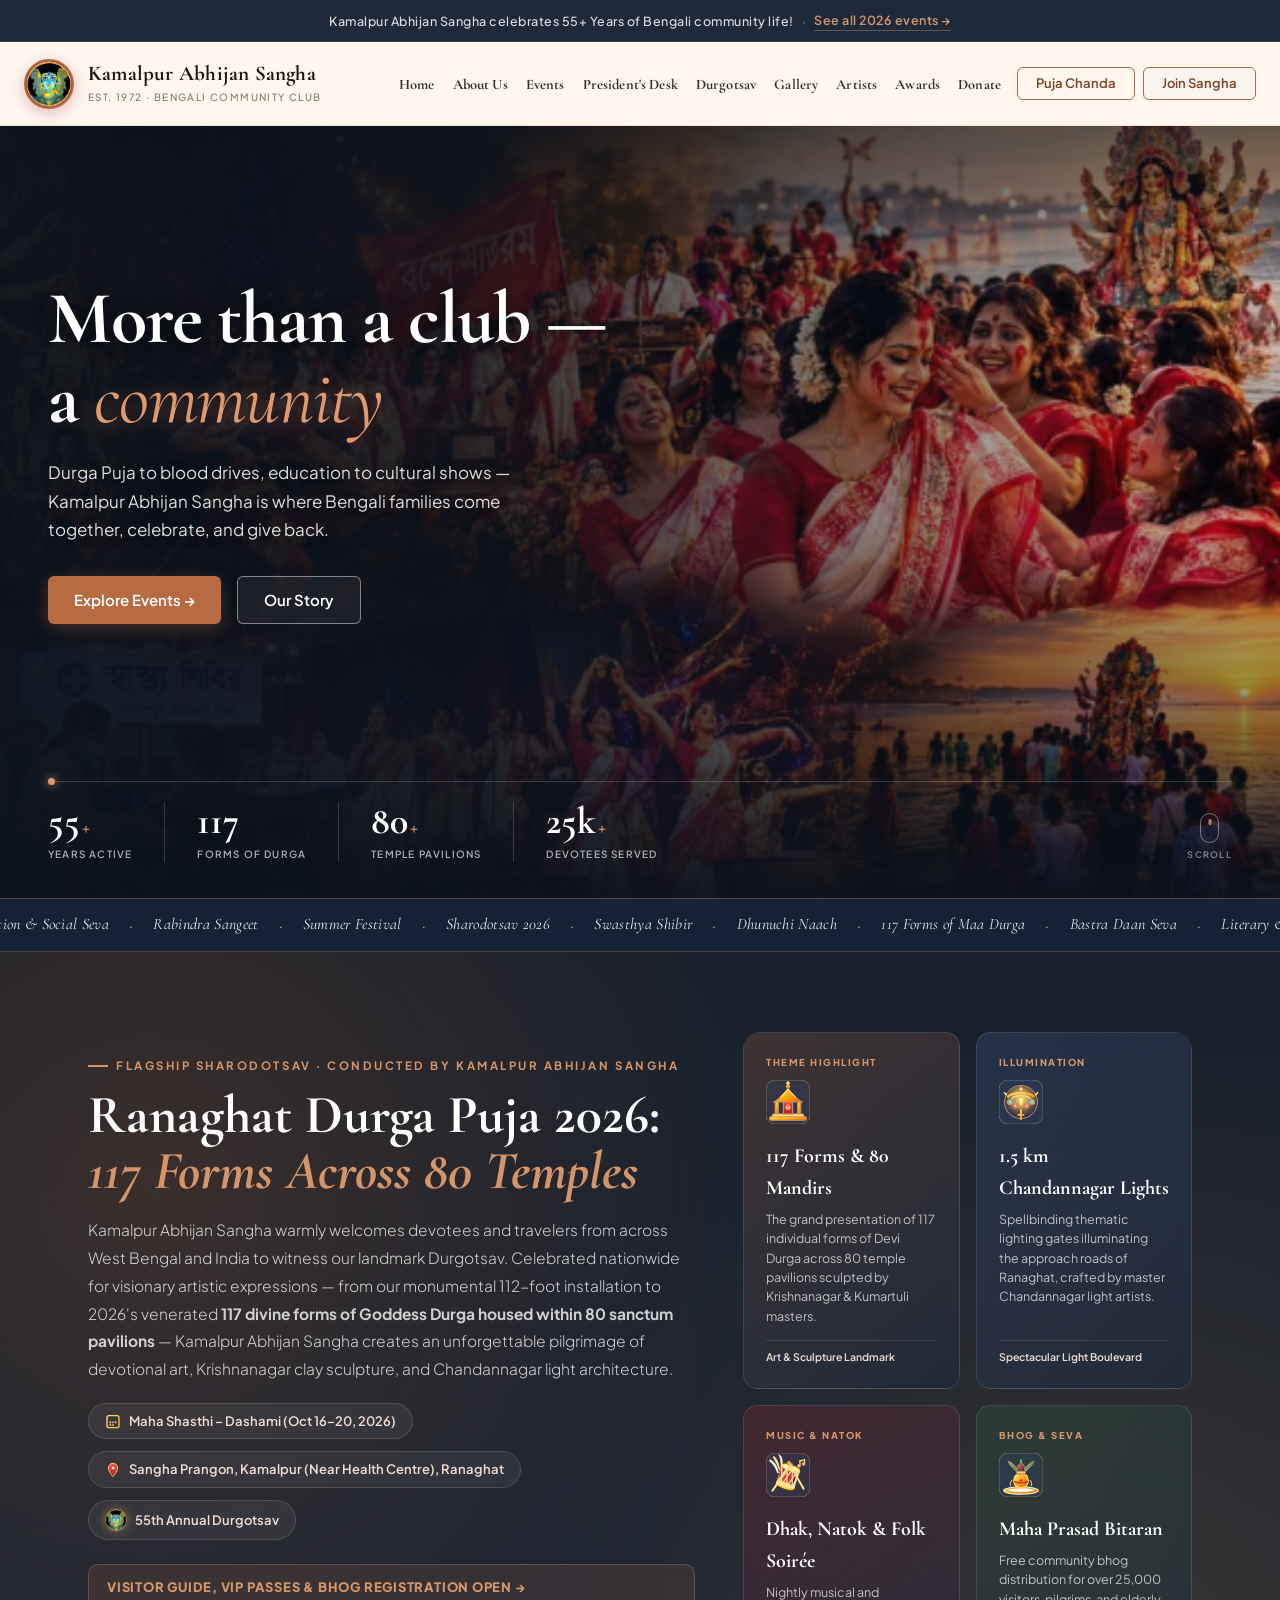
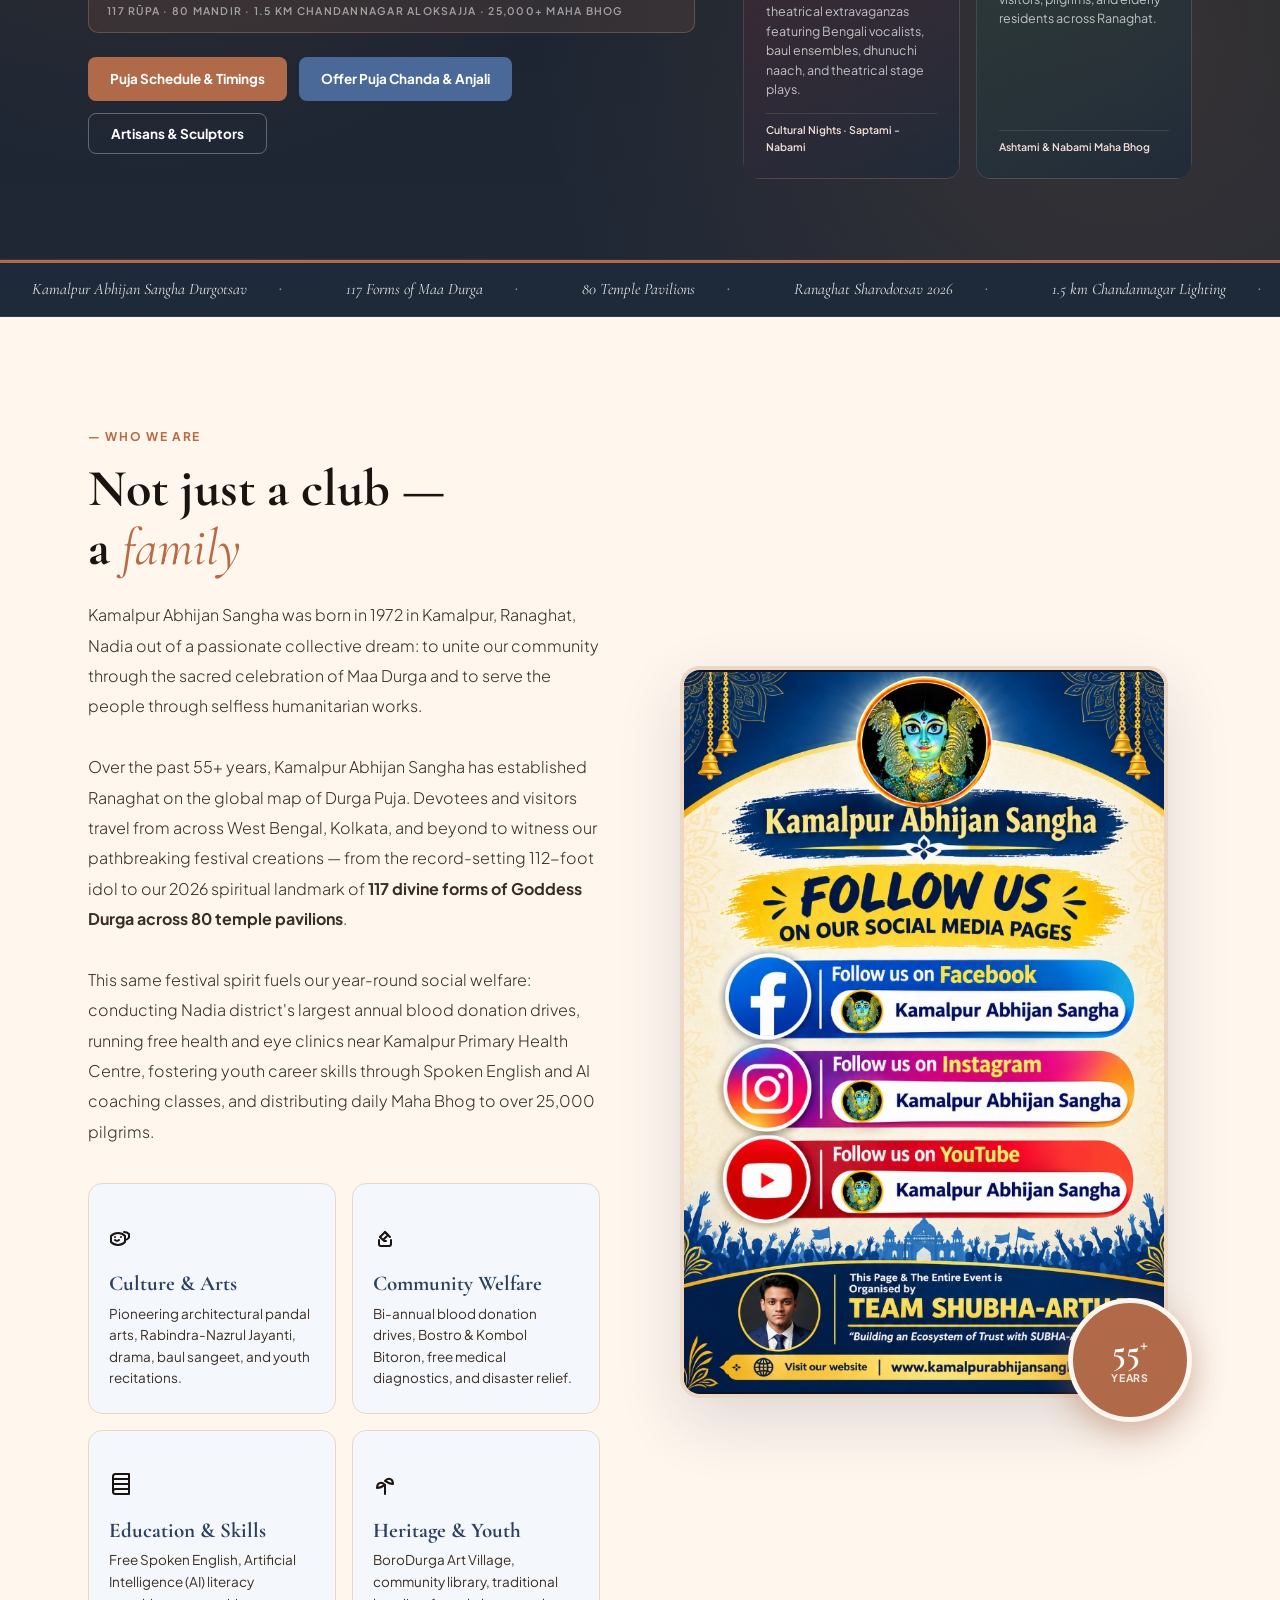
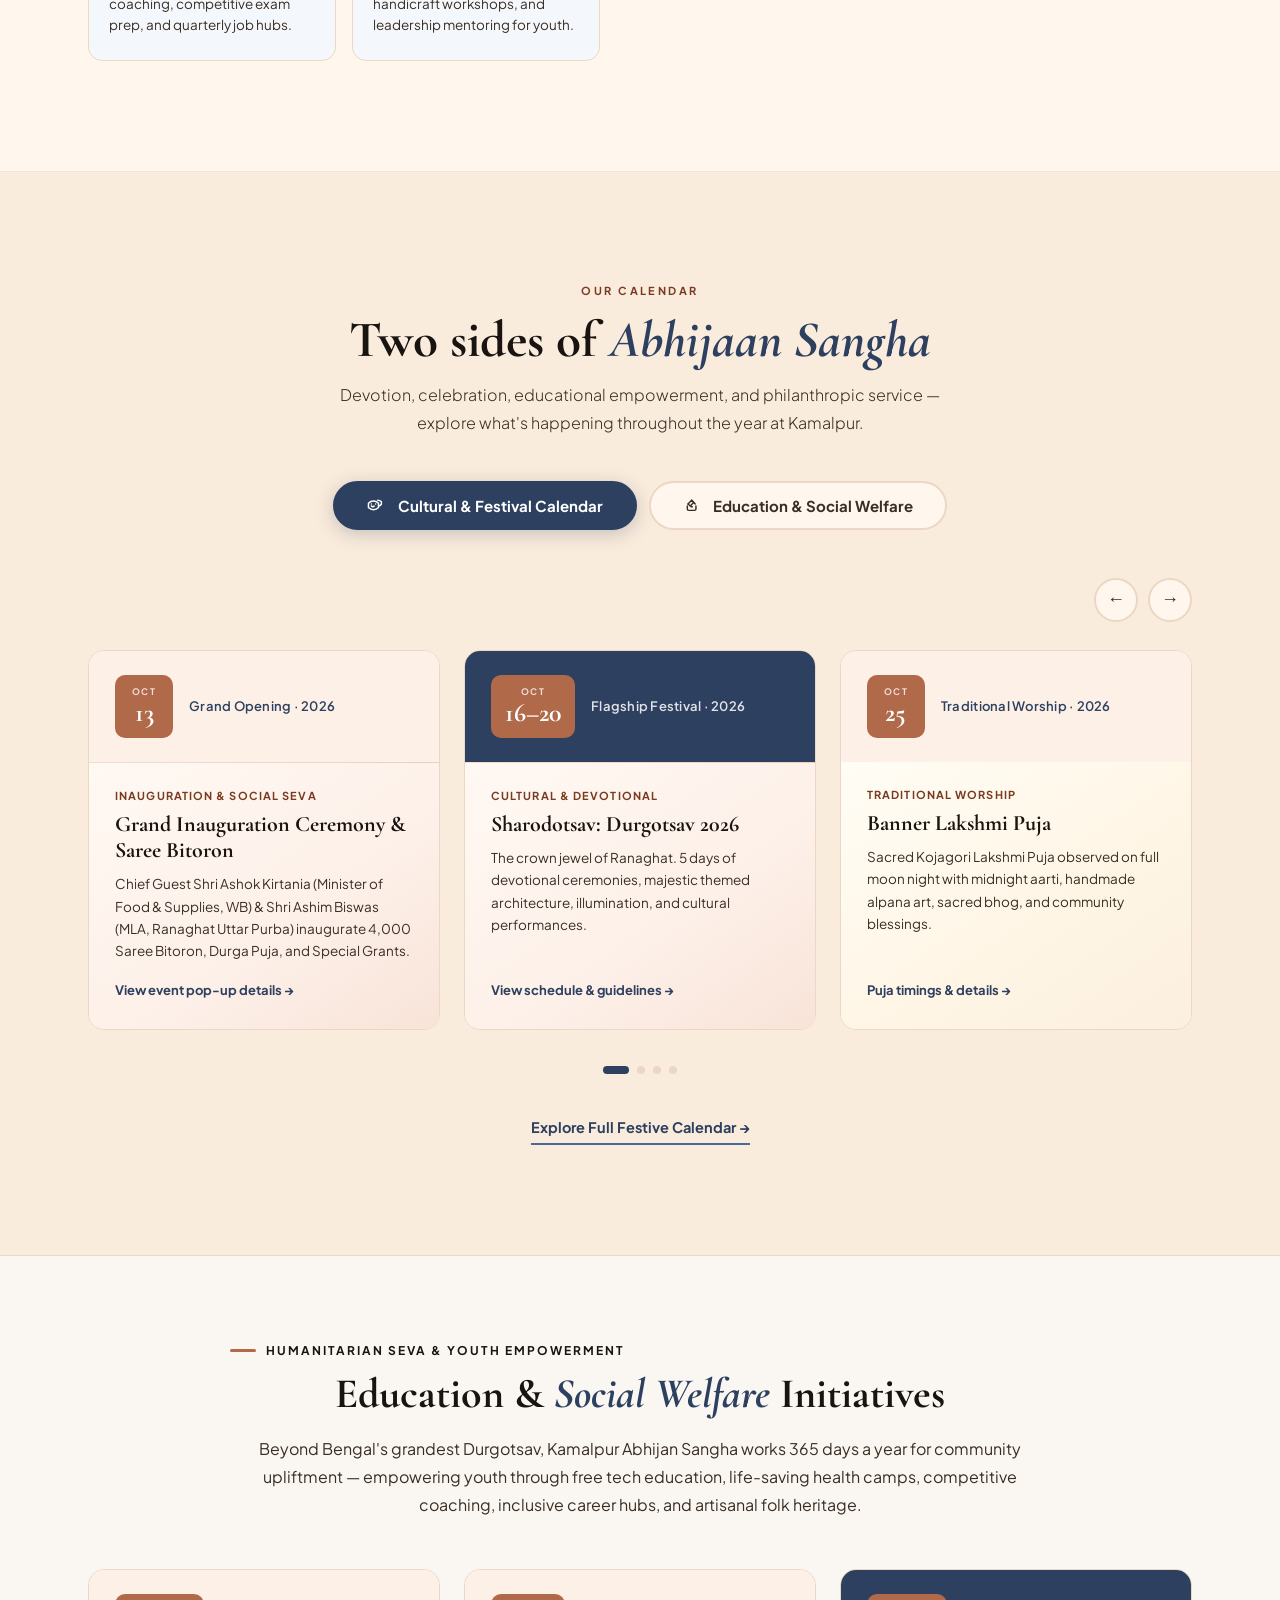
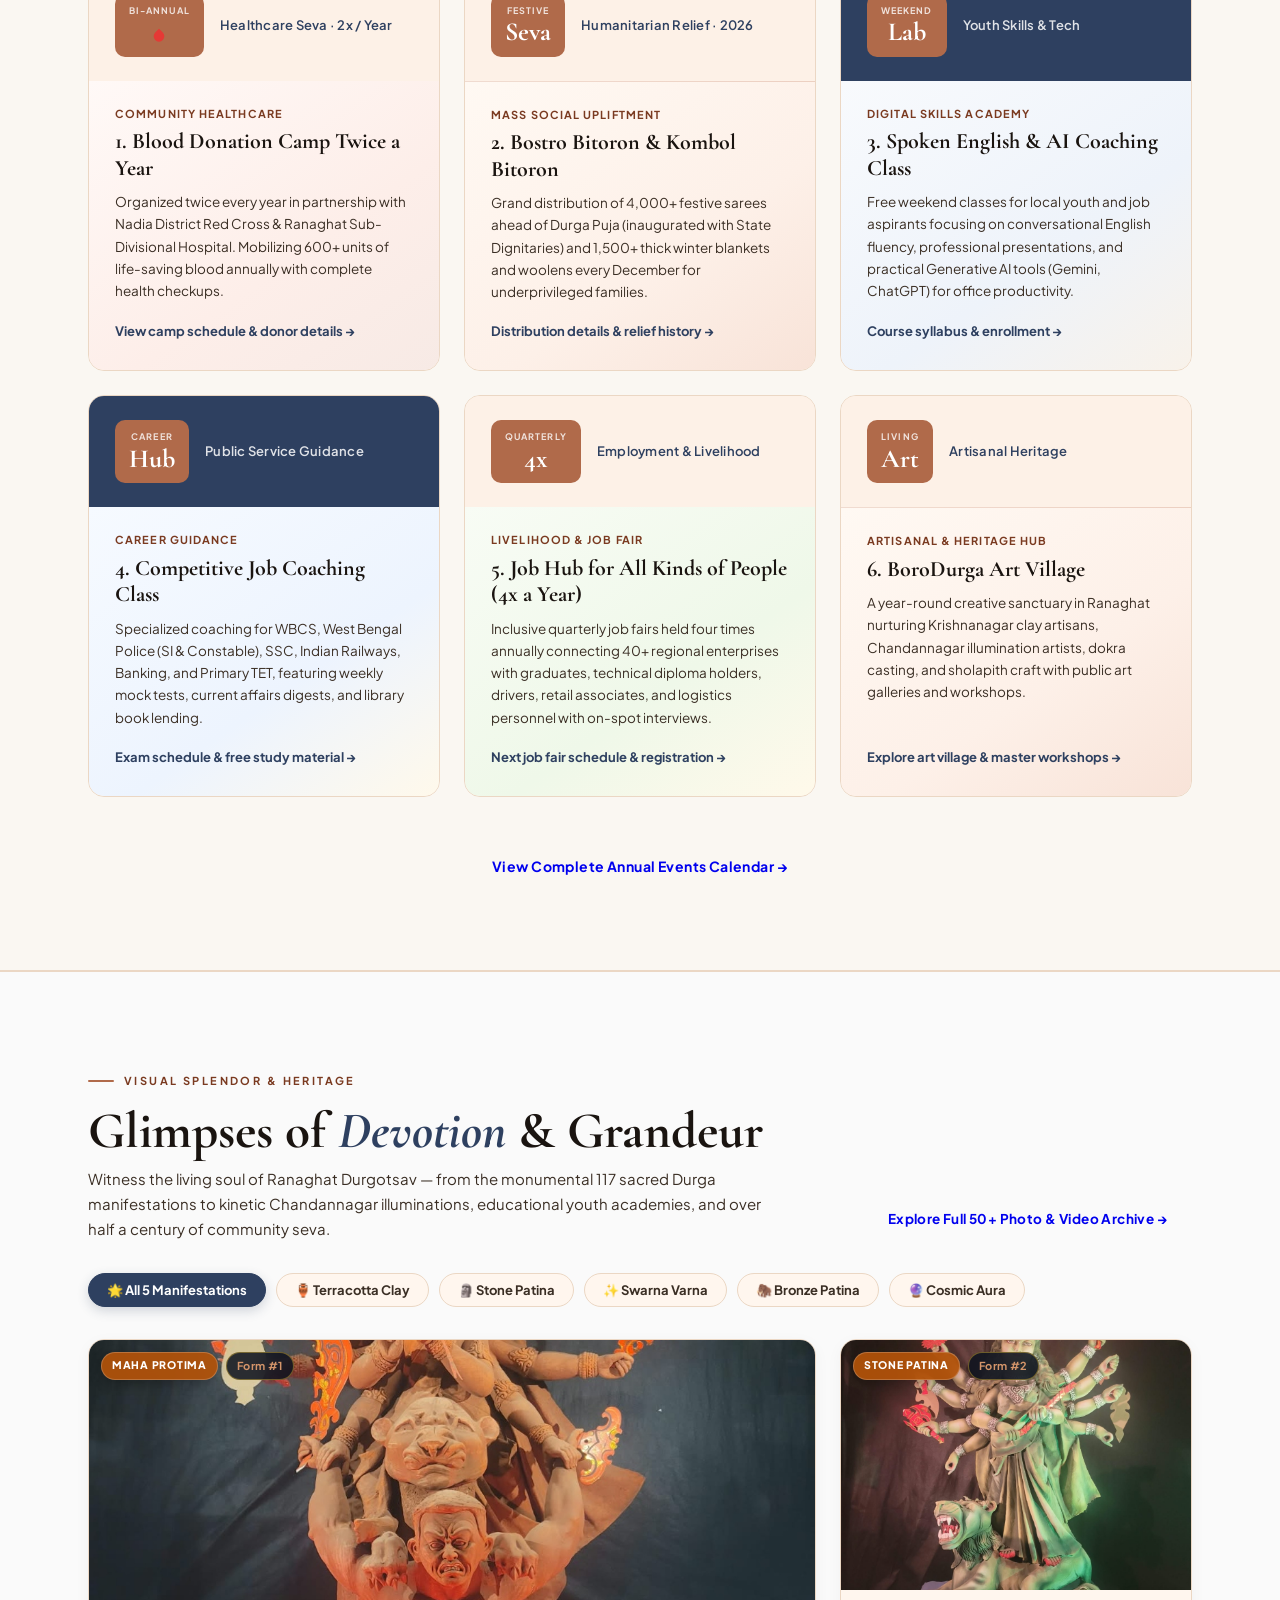
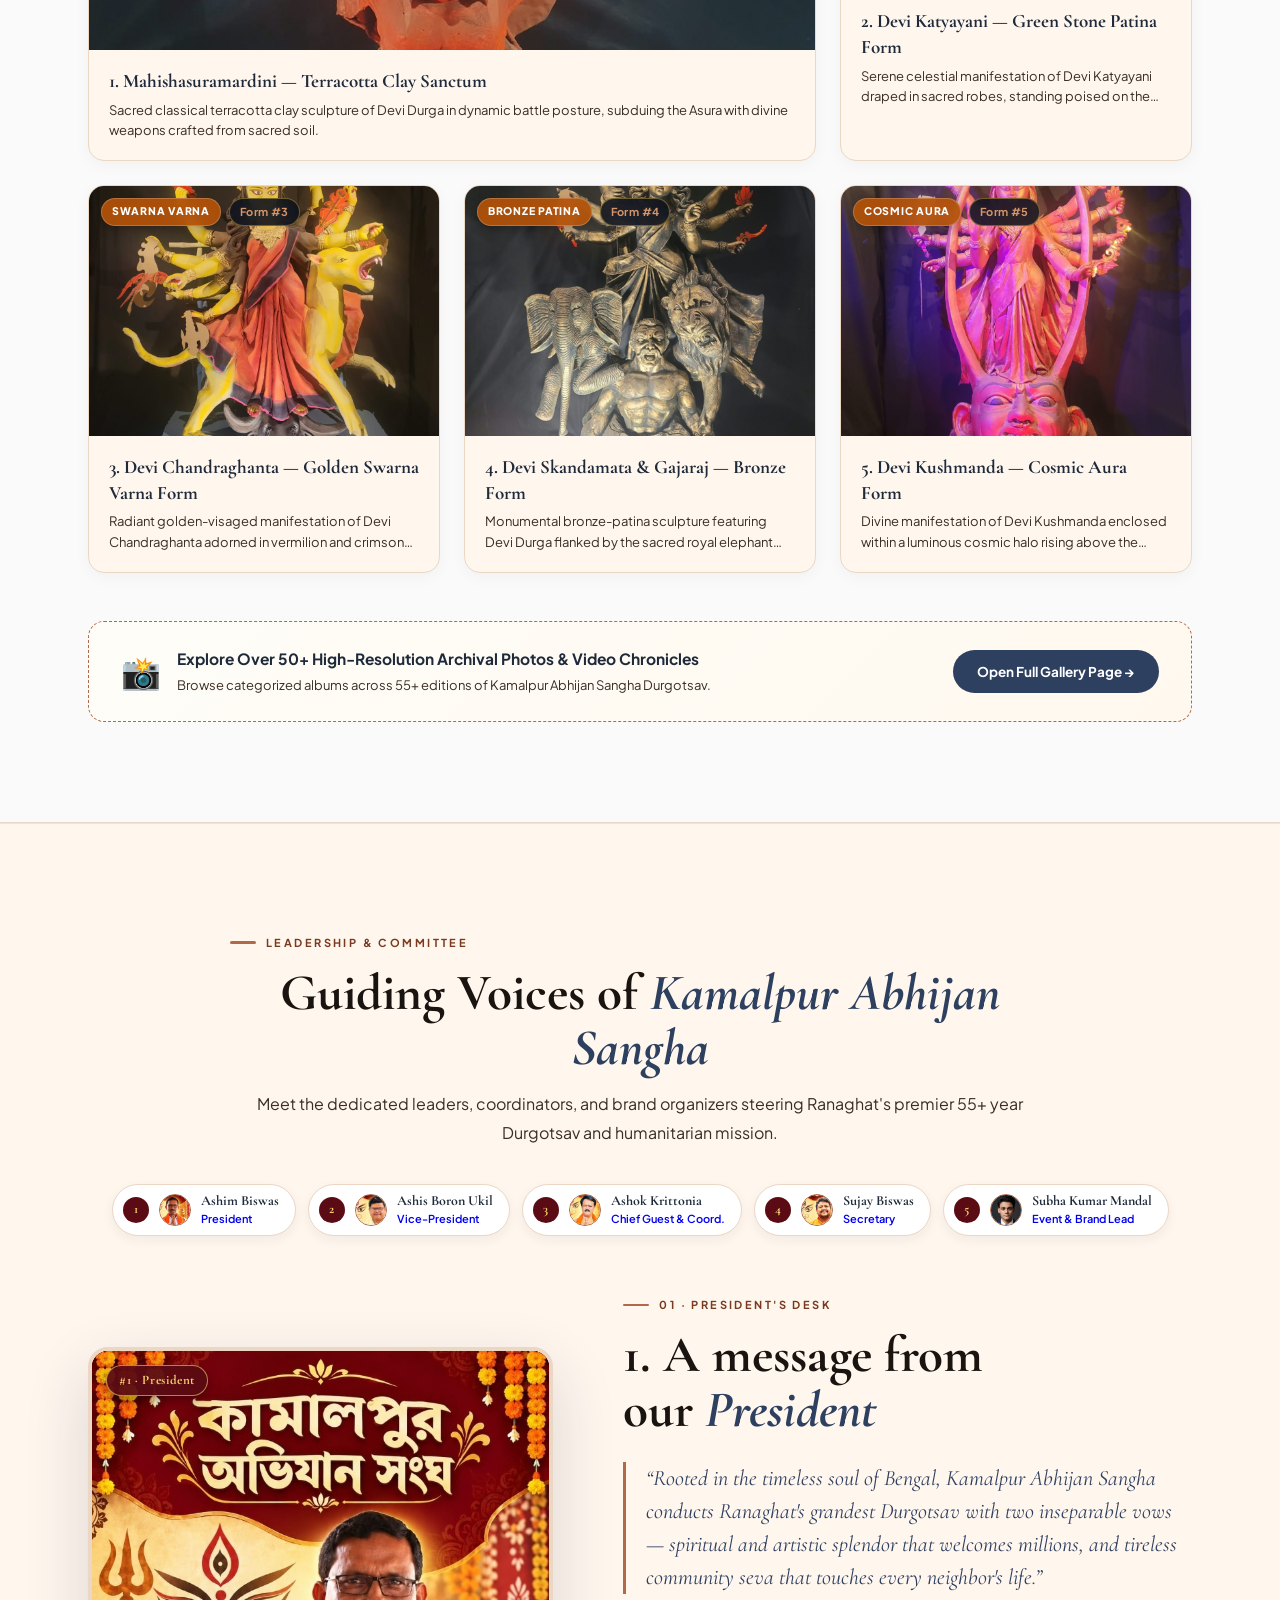
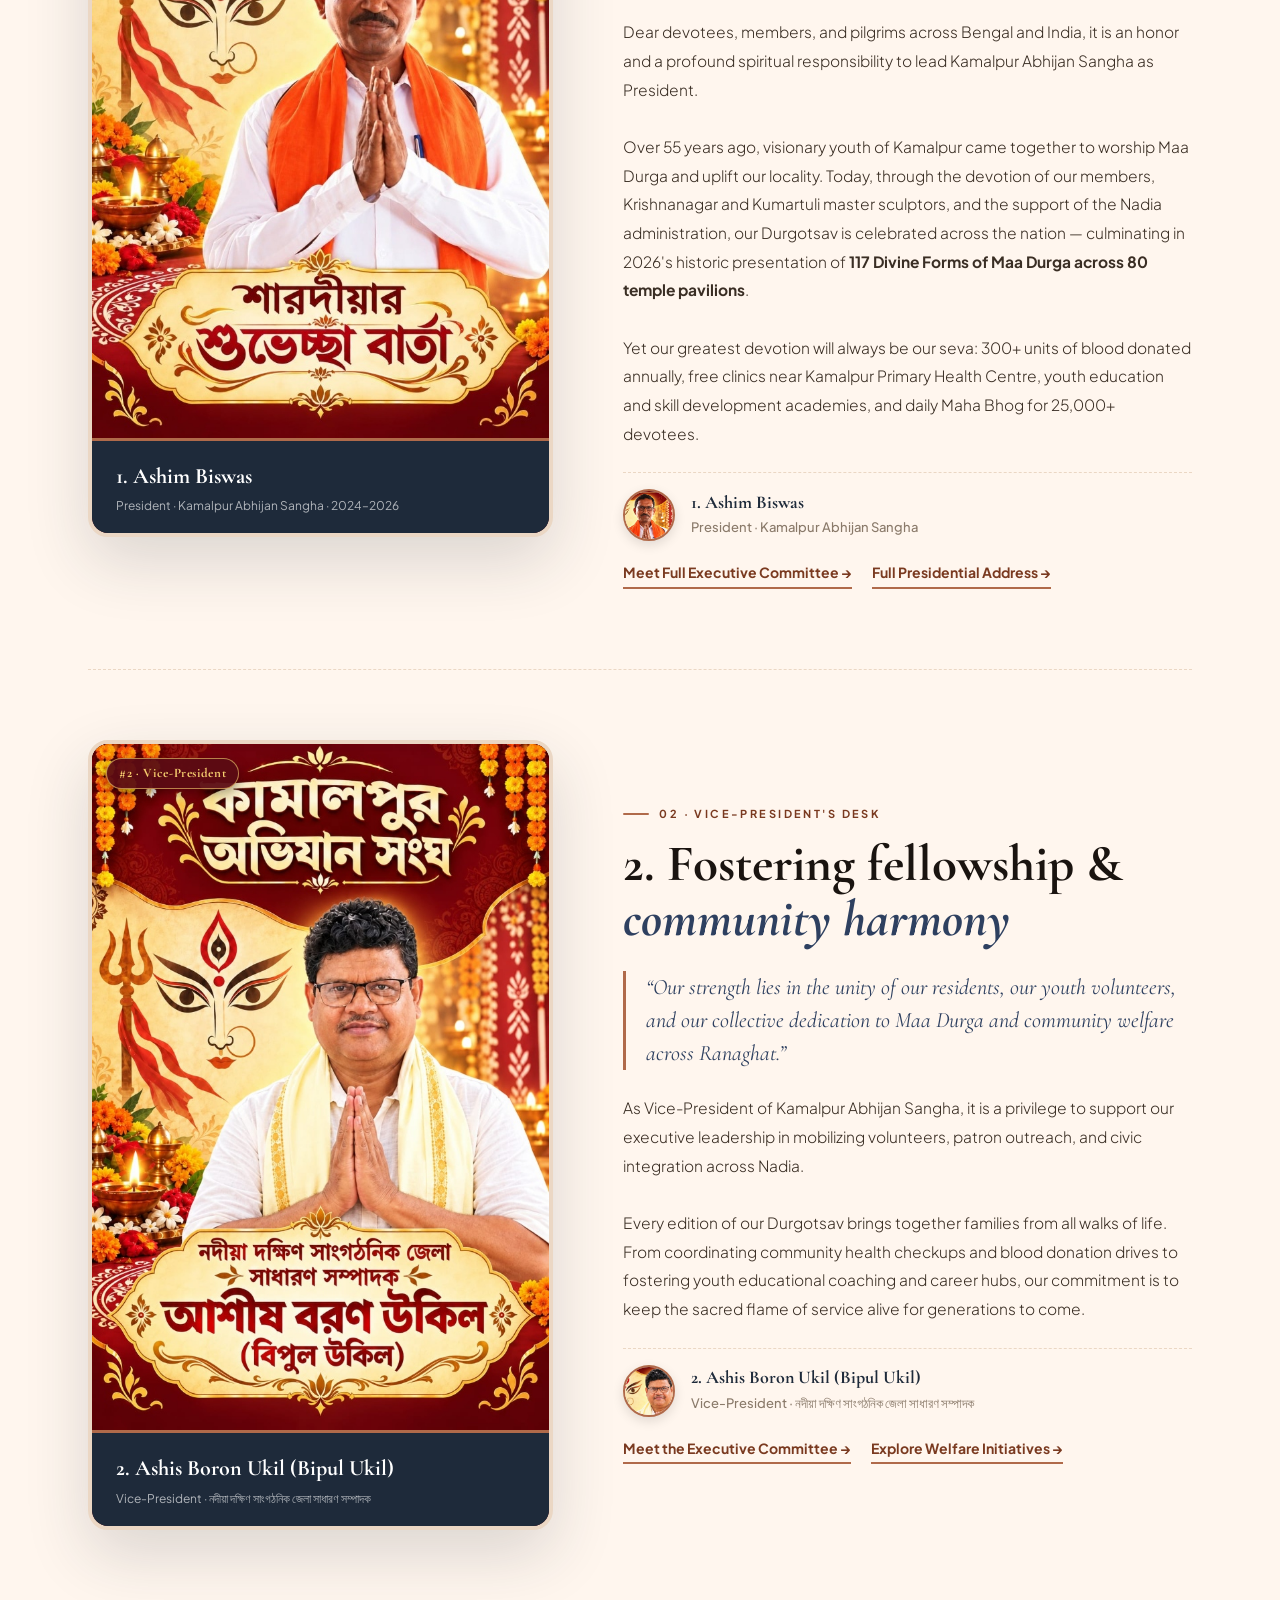
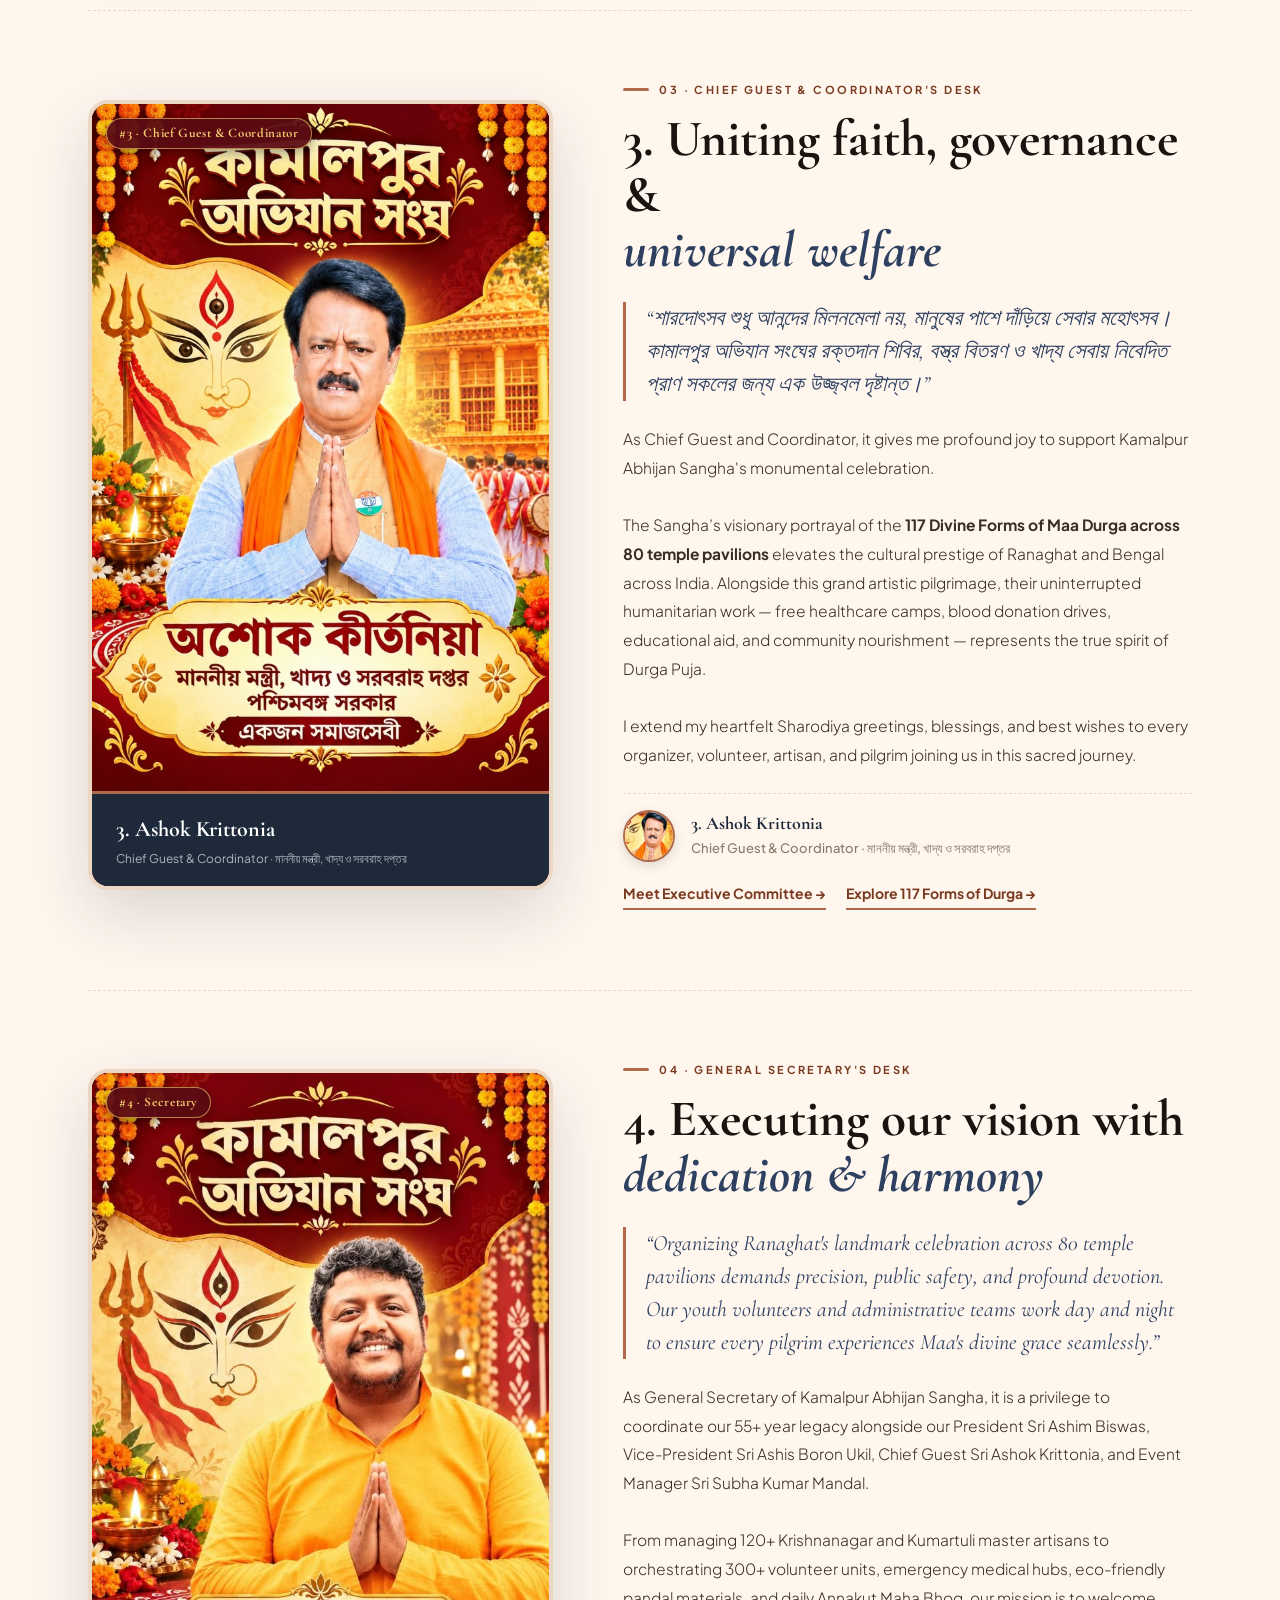
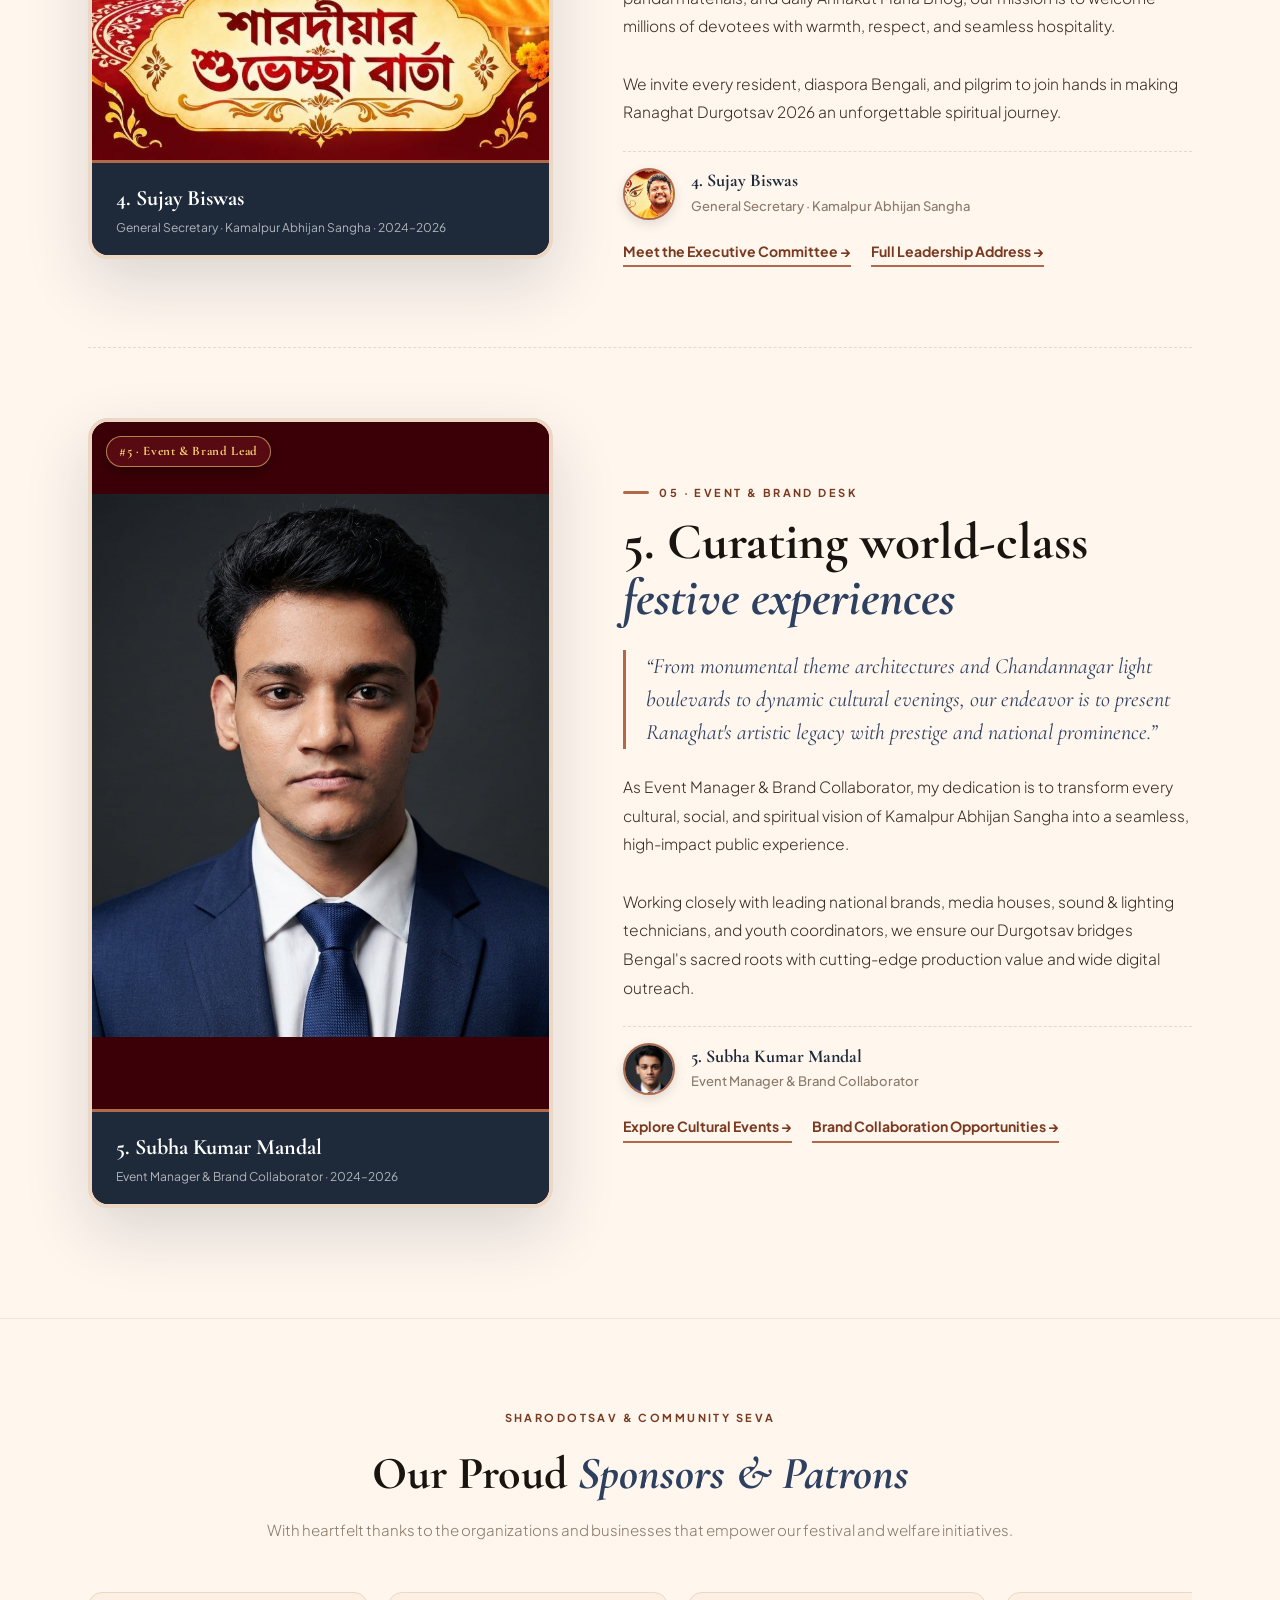
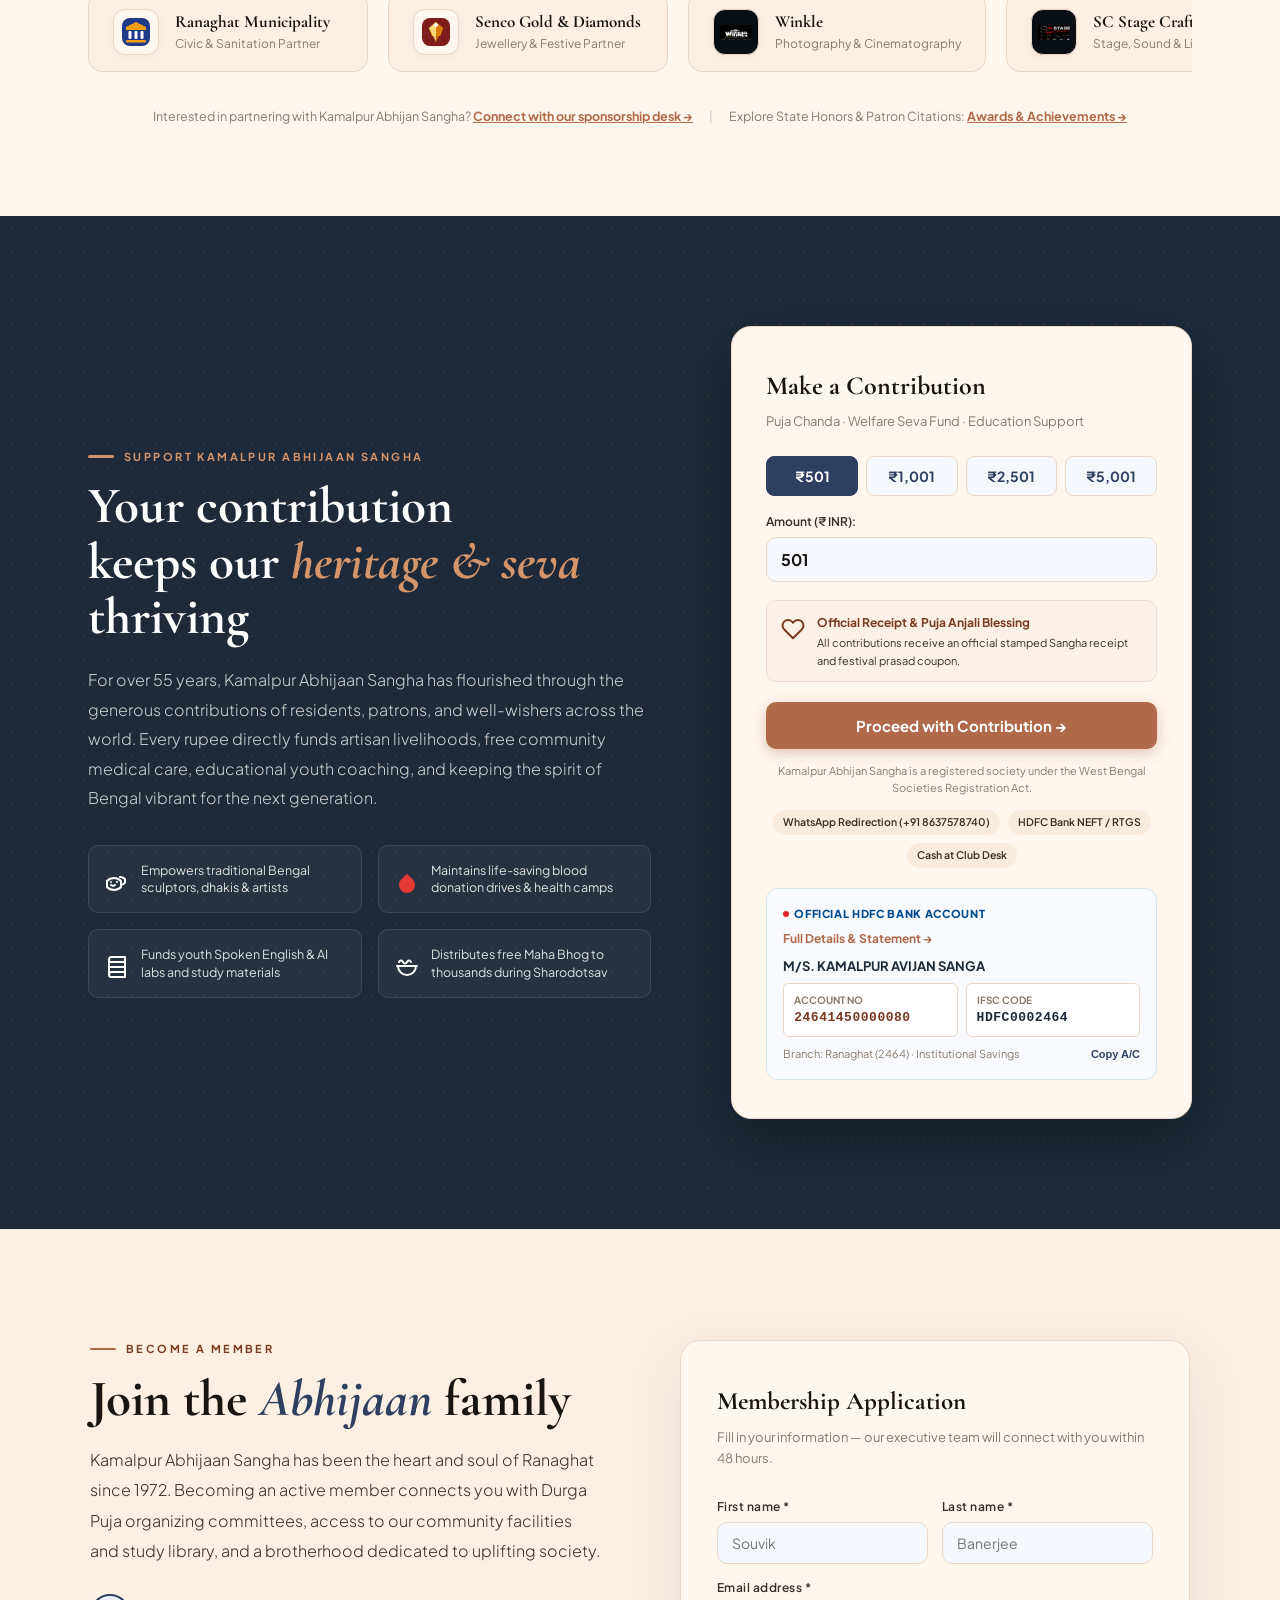
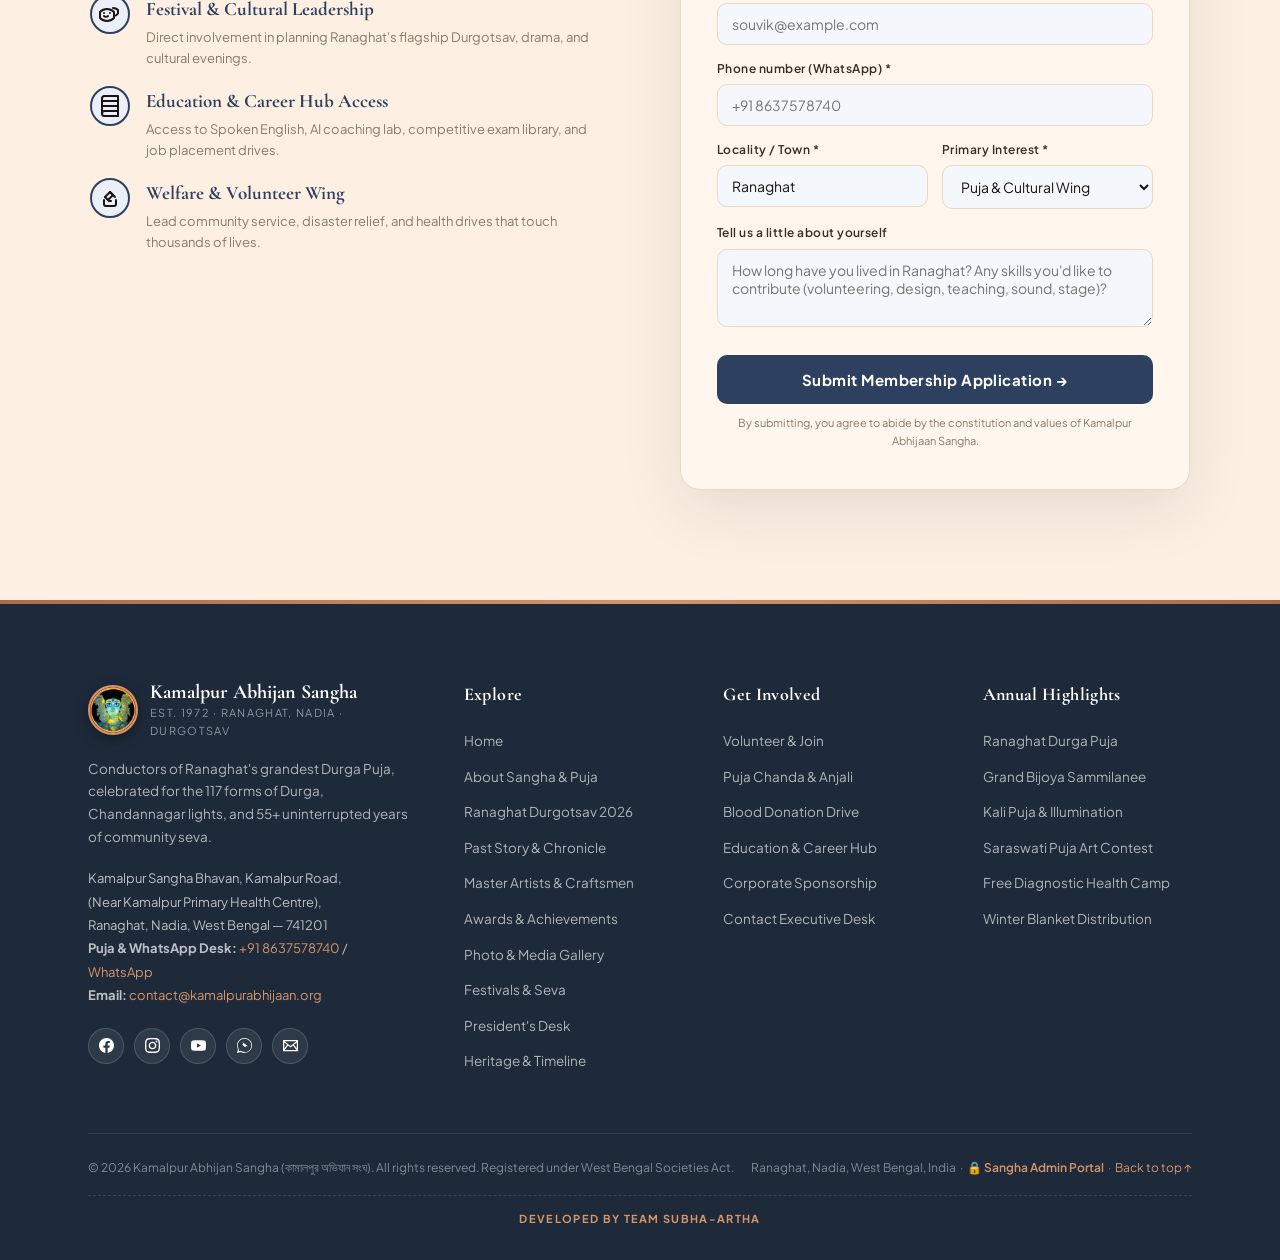
==== commit 0ba4d327: "Update founding establishment year from 1970 to 1972 across entire website" ====
--- a/index.html
+++ b/index.html
@@ -362,7 +362,7 @@
       </div>
       <div class="nav-brand-text">
         <span class="nav-name">Kamalpur Abhijan Sangha</span>
-        <span class="nav-est">EST. 1970 &middot; BENGALI COMMUNITY CLUB</span>
+        <span class="nav-est">EST. 1972 &middot; BENGALI COMMUNITY CLUB</span>
       </div>
     </a>
 
@@ -726,7 +726,7 @@
             a <span class="kallol-title-accent">family</span>
           </h2>
           <p class="about-body">
-            Kamalpur Abhijan Sangha was born in 1970 in Kamalpur, Ranaghat, Nadia out of a passionate collective dream: to unite our community through the sacred celebration of Maa Durga and to serve the people through selfless humanitarian works.
+            Kamalpur Abhijan Sangha was born in 1972 in Kamalpur, Ranaghat, Nadia out of a passionate collective dream: to unite our community through the sacred celebration of Maa Durga and to serve the people through selfless humanitarian works.
             <br><br>
             Over the past 55+ years, Kamalpur Abhijan Sangha has established Ranaghat on the global map of Durga Puja. Devotees and visitors travel from across West Bengal, Kolkata, and beyond to witness our pathbreaking festival creations — from the record-setting 112-foot idol to our 2026 spiritual landmark of <strong>117 divine forms of Goddess Durga across 80 temple pavilions</strong>.
             <br><br>
@@ -1902,7 +1902,7 @@
           <div class="eyebrow">Become A Member</div>
           <h2 class="sh2">Join the <em>Abhijaan</em> family</h2>
           <p class="join-desc">
-            Kamalpur Abhijaan Sangha has been the heart and soul of Ranaghat since 1970. Becoming an active member connects you with Durga Puja organizing committees, access to our community facilities and study library, and a brotherhood dedicated to uplifting society.
+            Kamalpur Abhijaan Sangha has been the heart and soul of Ranaghat since 1972. Becoming an active member connects you with Durga Puja organizing committees, access to our community facilities and study library, and a brotherhood dedicated to uplifting society.
           </p>
 
           <div class="perks-list">
@@ -2018,7 +2018,7 @@
             </div>
             <div>
               <div class="footer-brandname">Kamalpur Abhijan Sangha</div>
-              <div class="footer-est">Est. 1970 · Ranaghat, Nadia · Durgotsav</div>
+              <div class="footer-est">Est. 1972 · Ranaghat, Nadia · Durgotsav</div>
             </div>
           </div>
           <p class="footer-tagline">
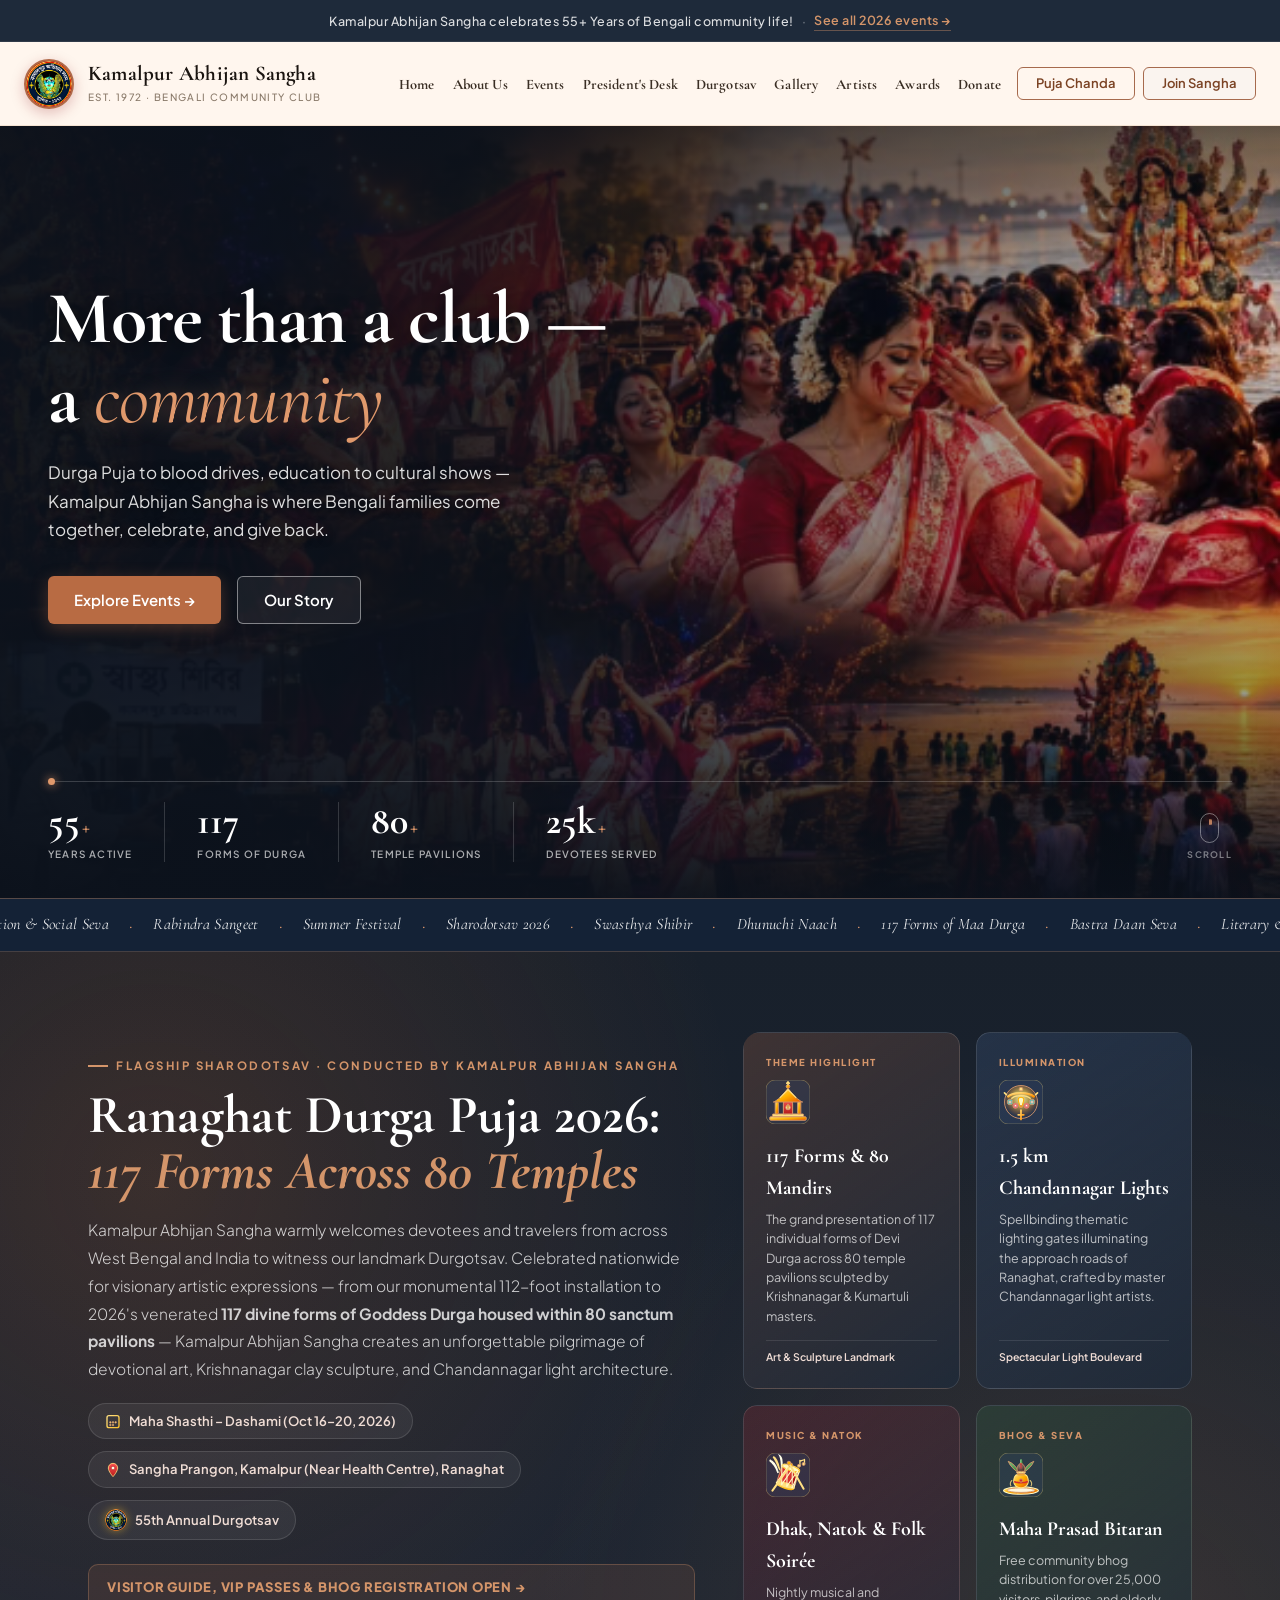
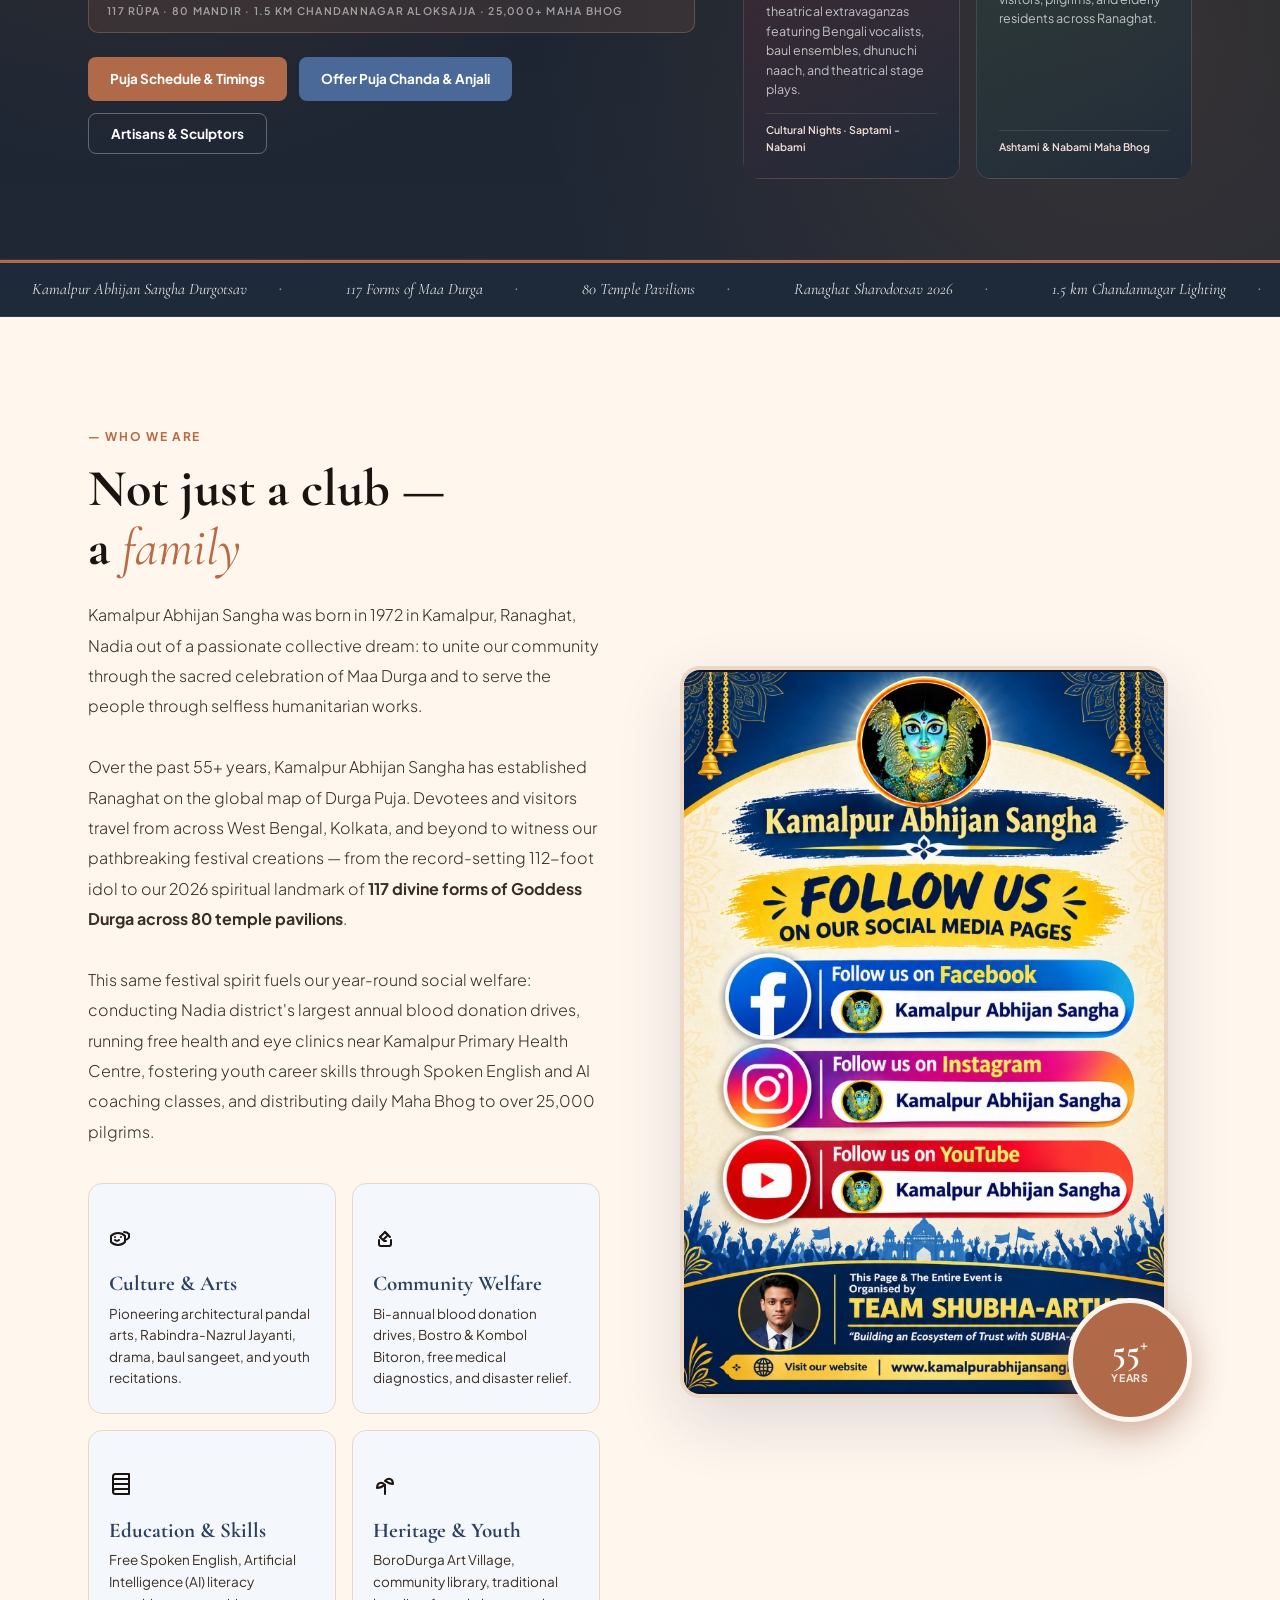
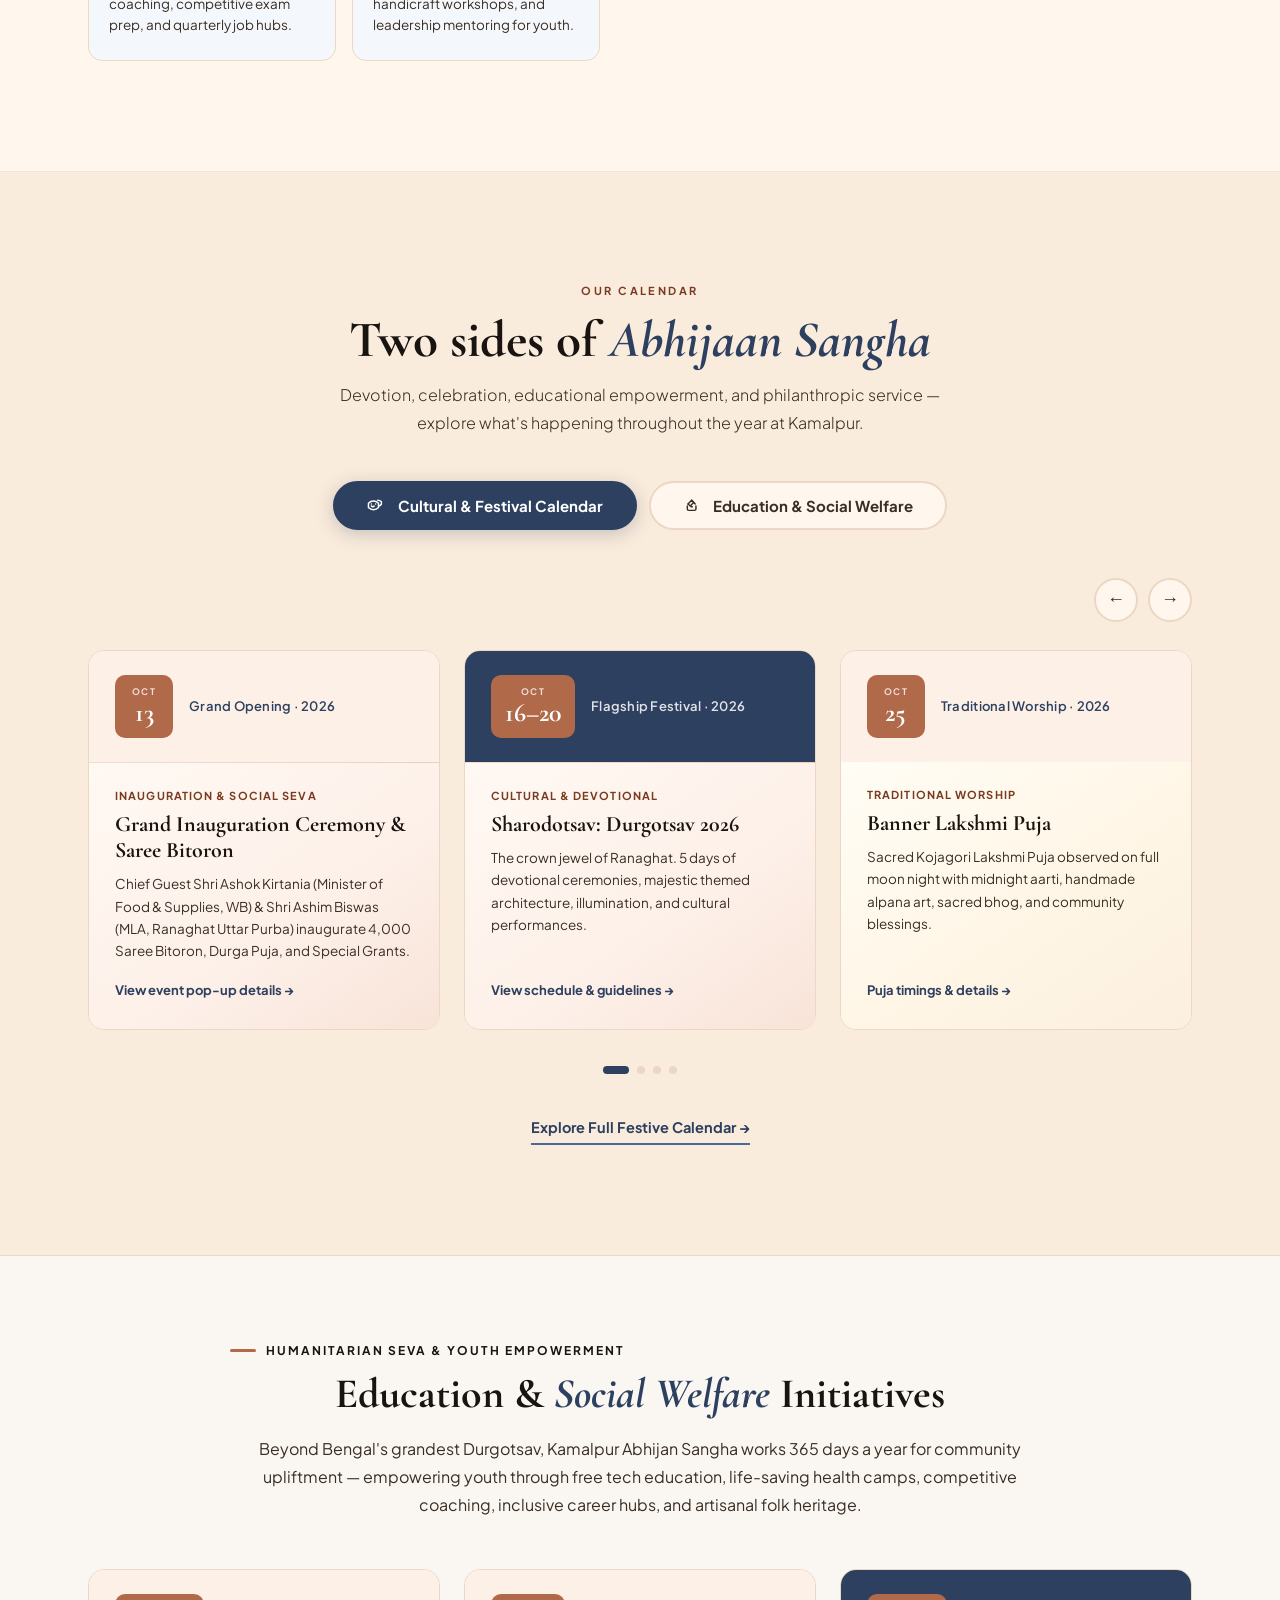
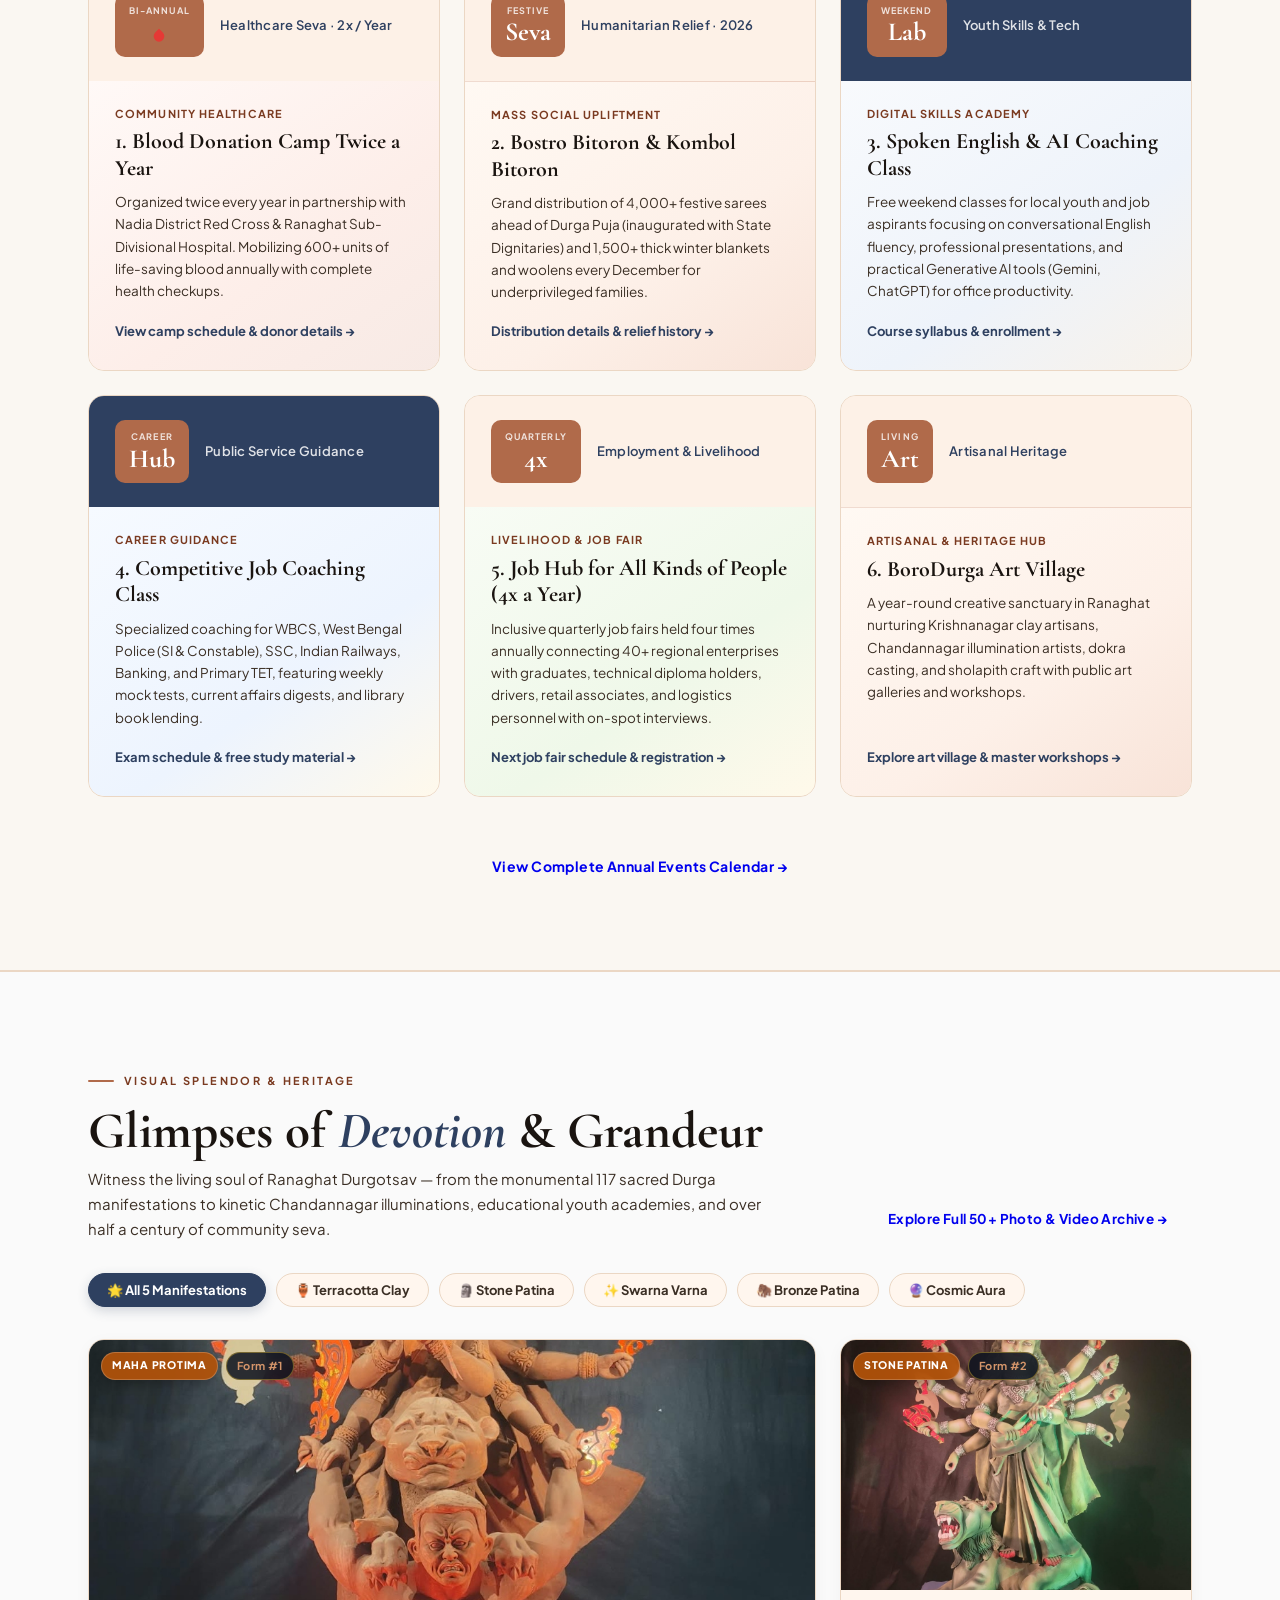
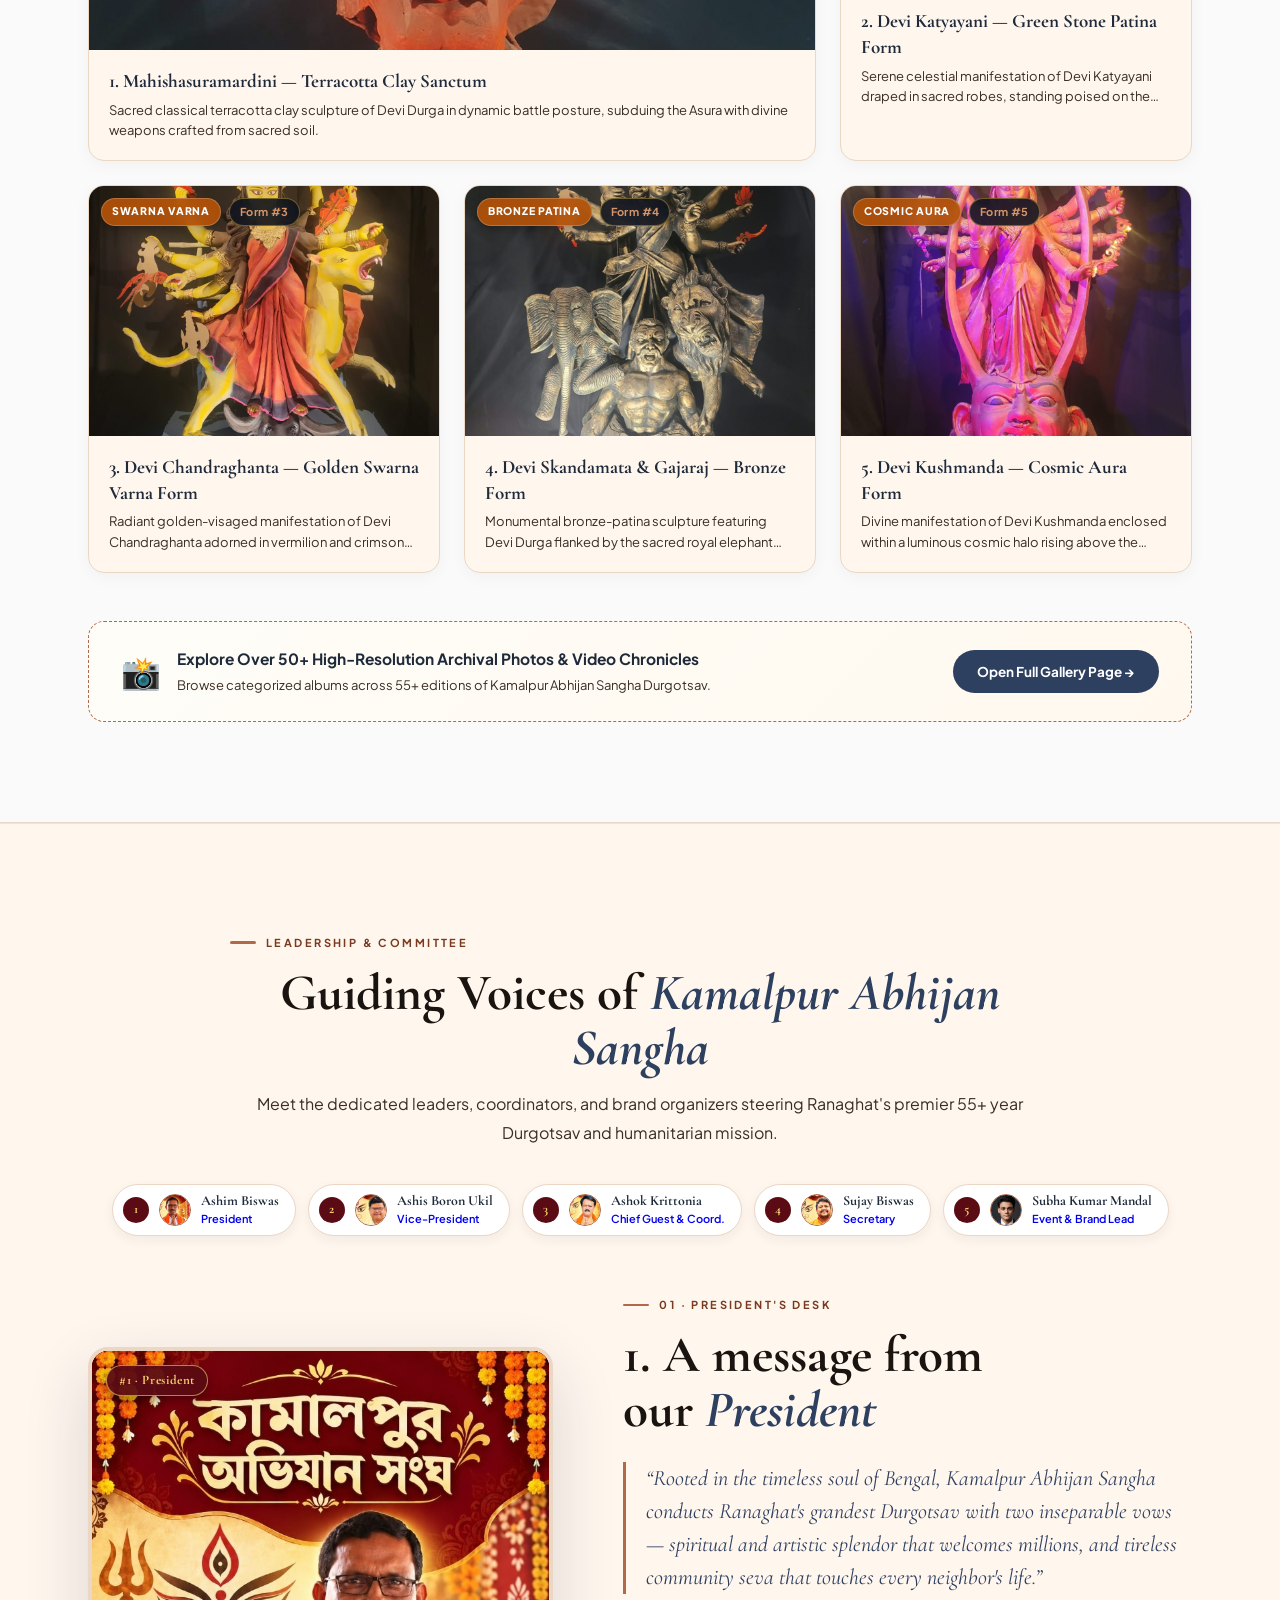
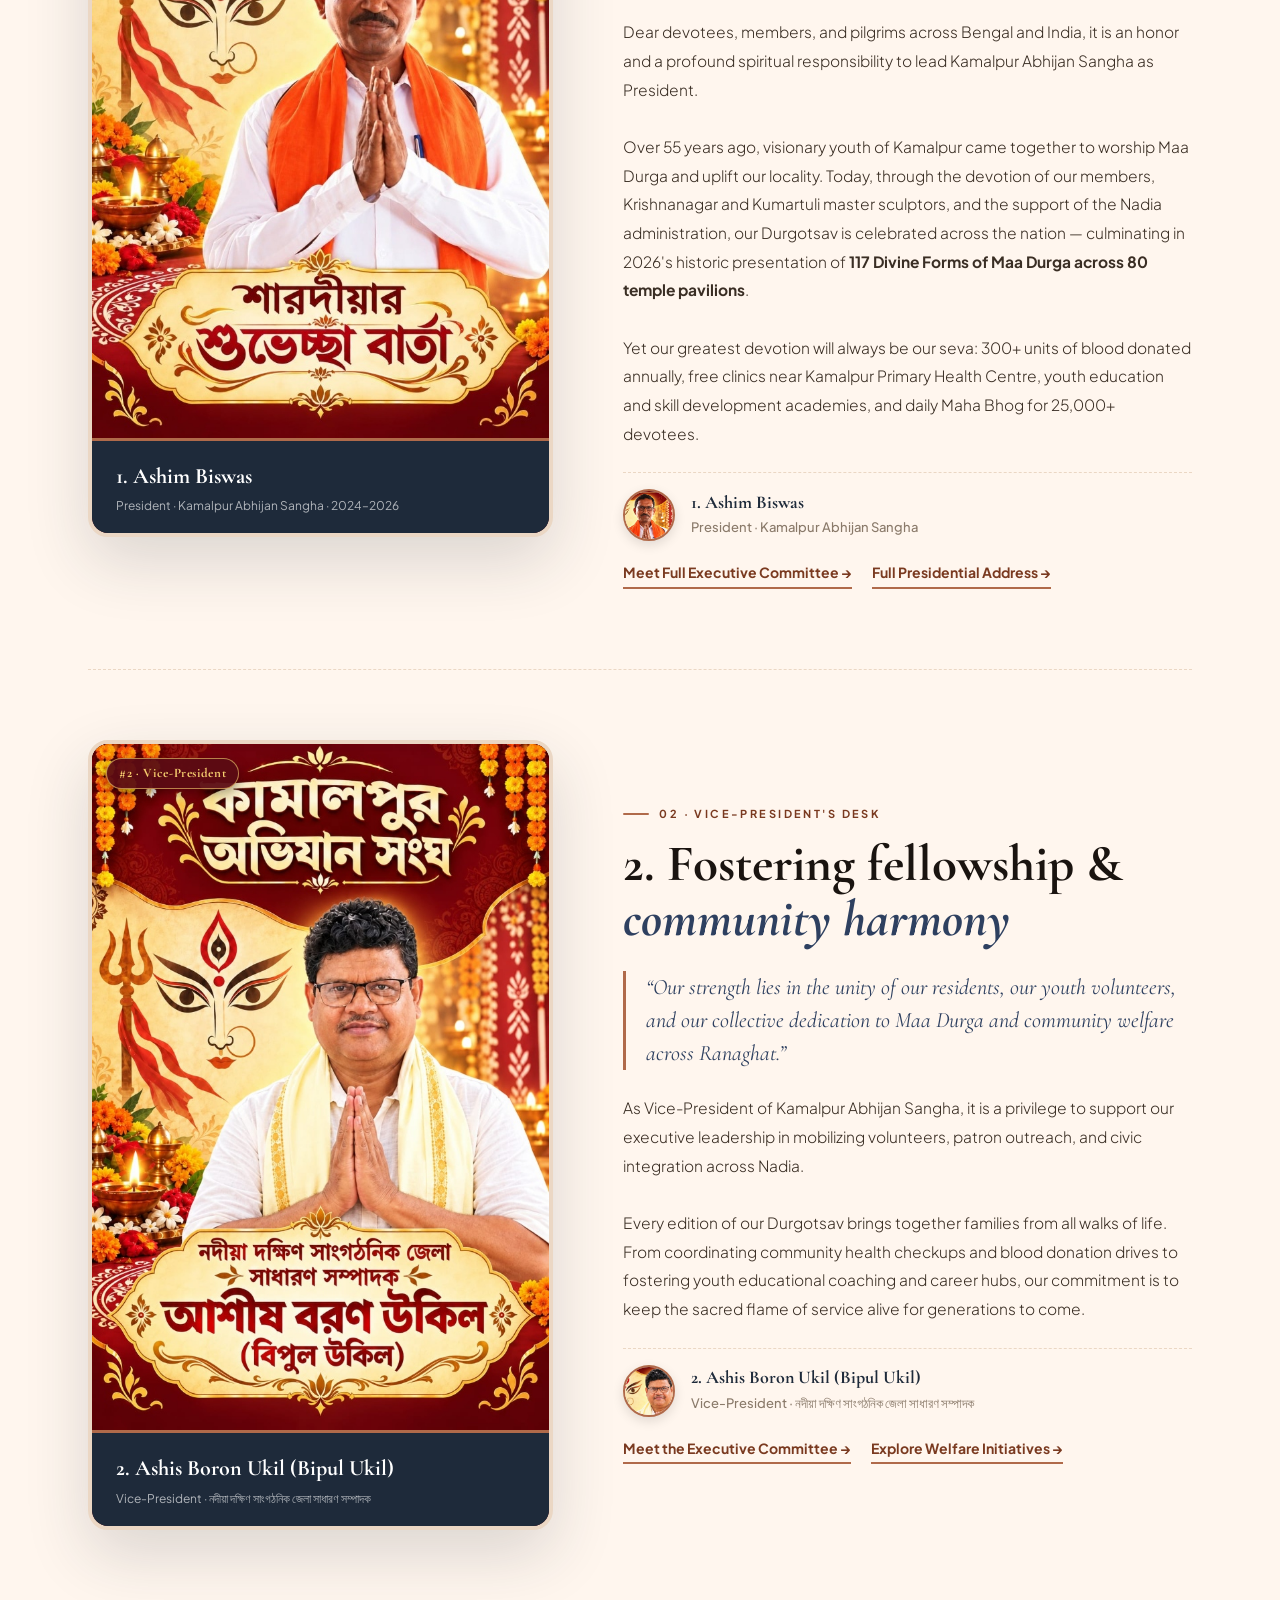
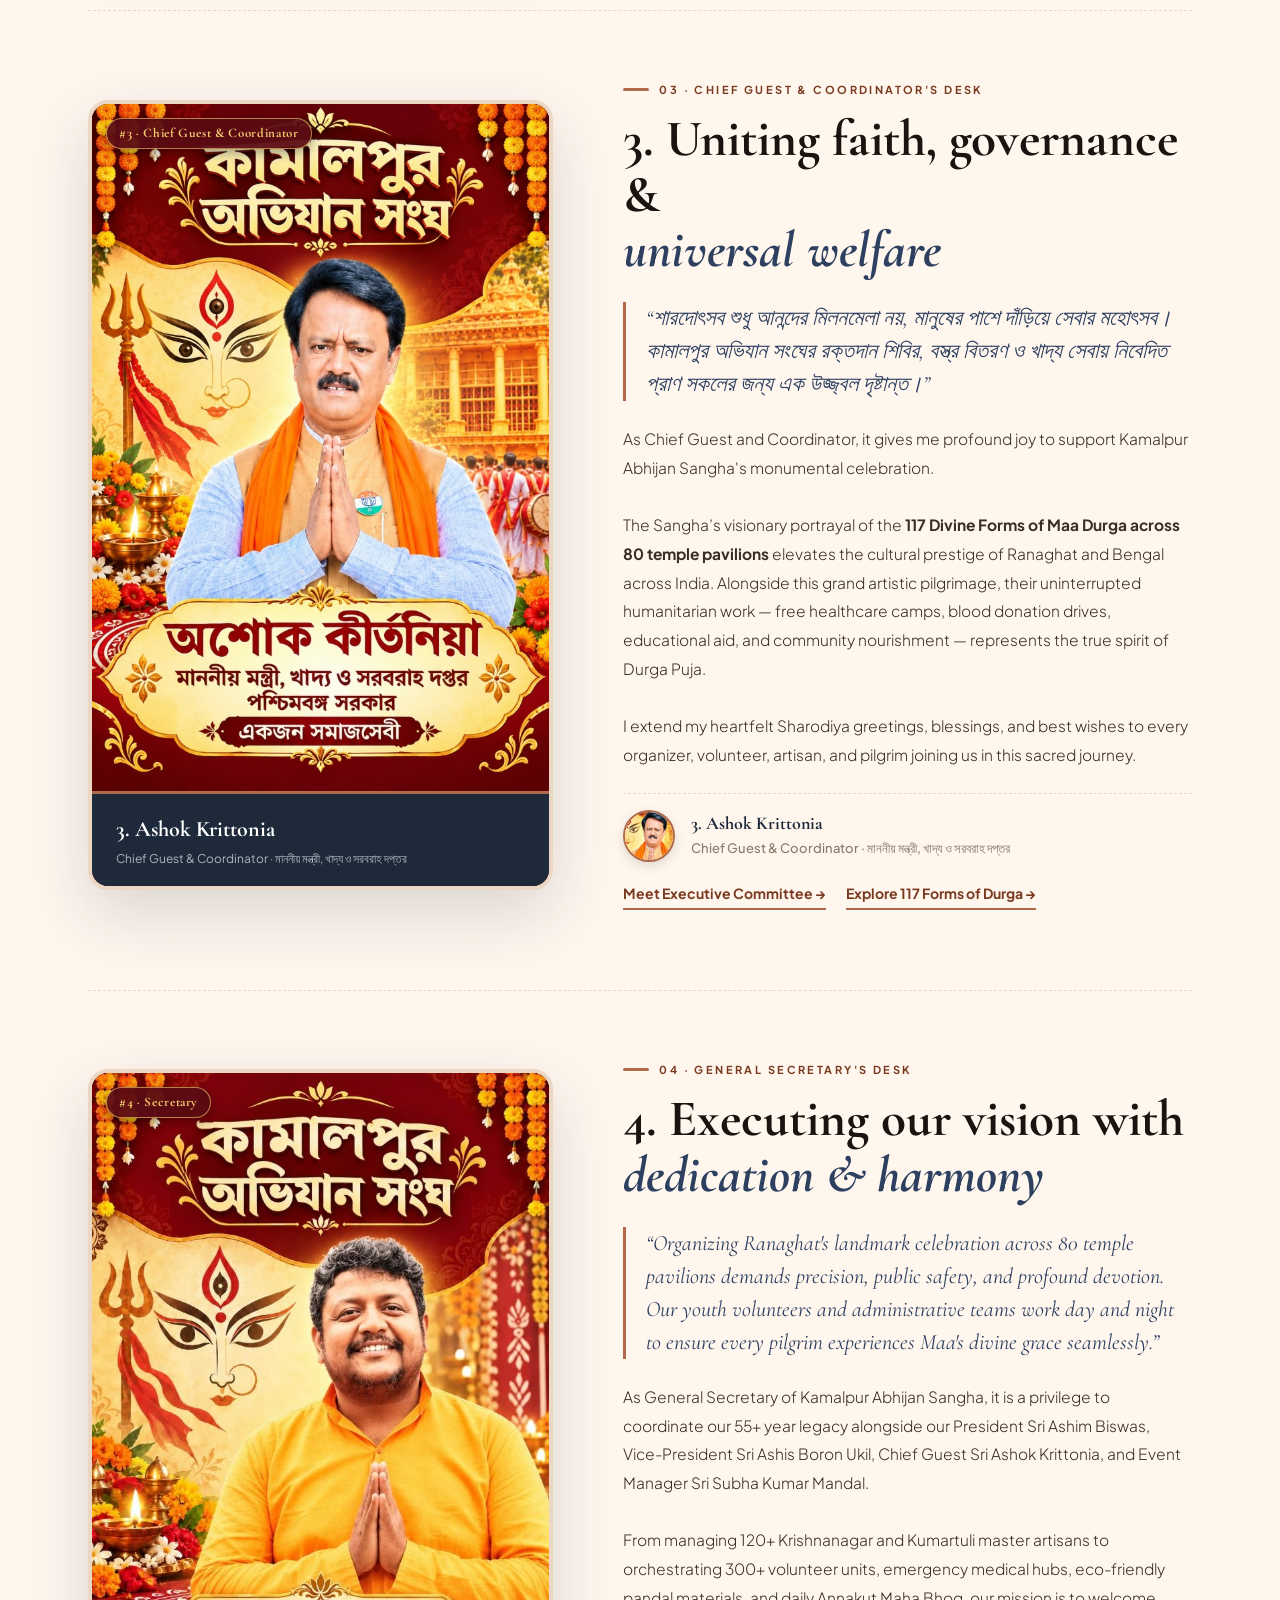
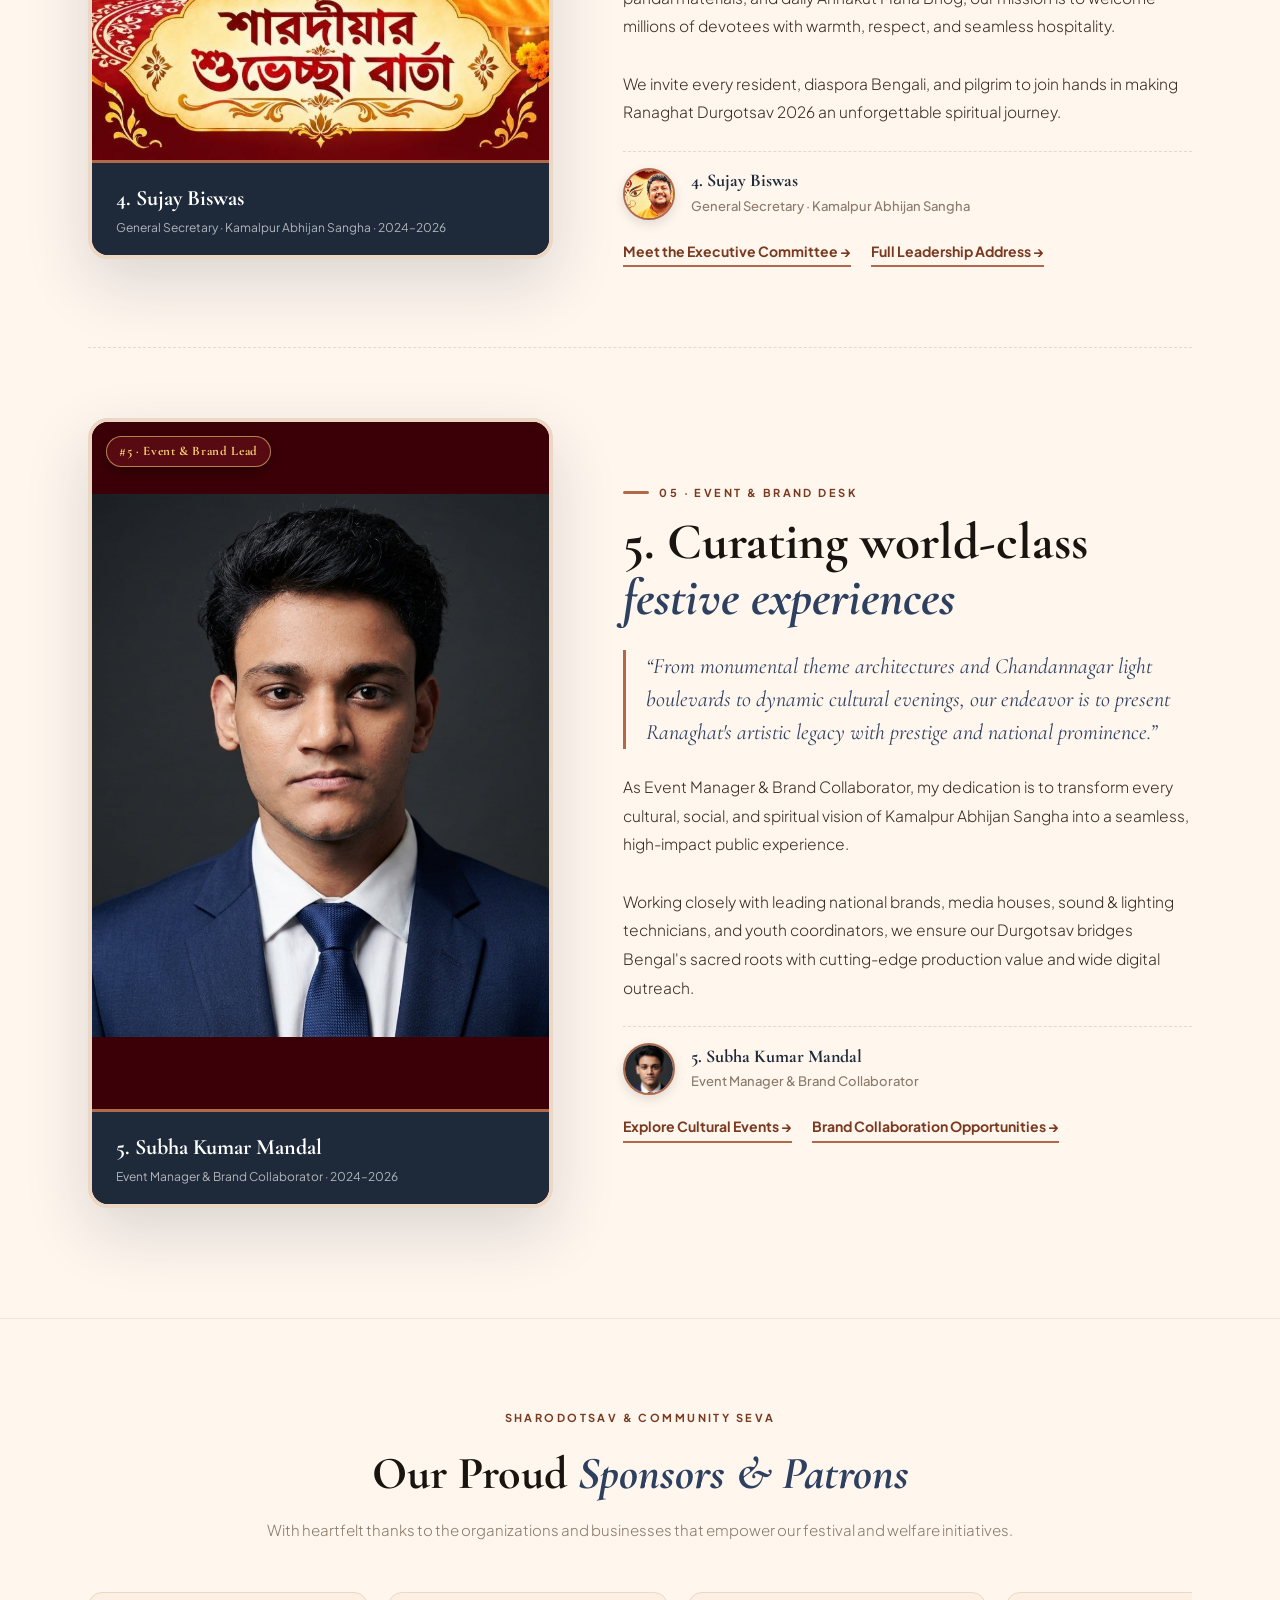
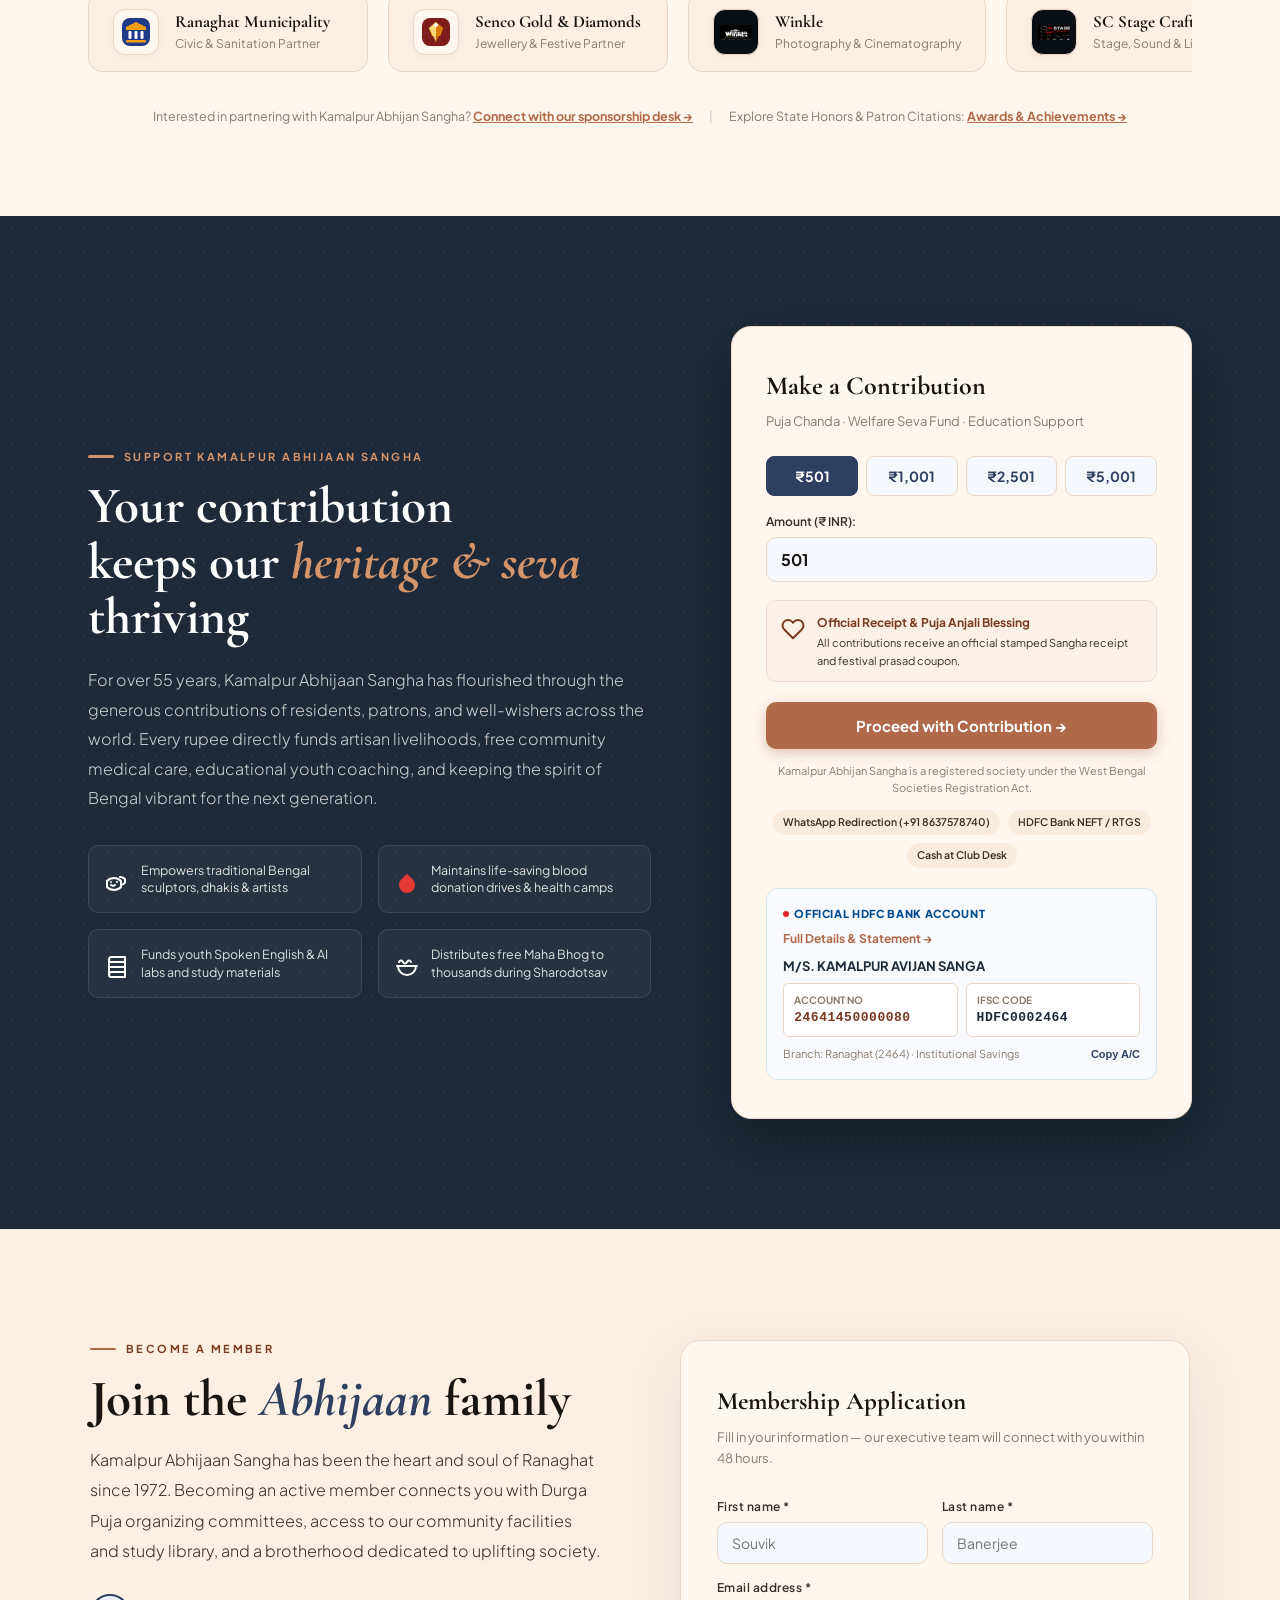
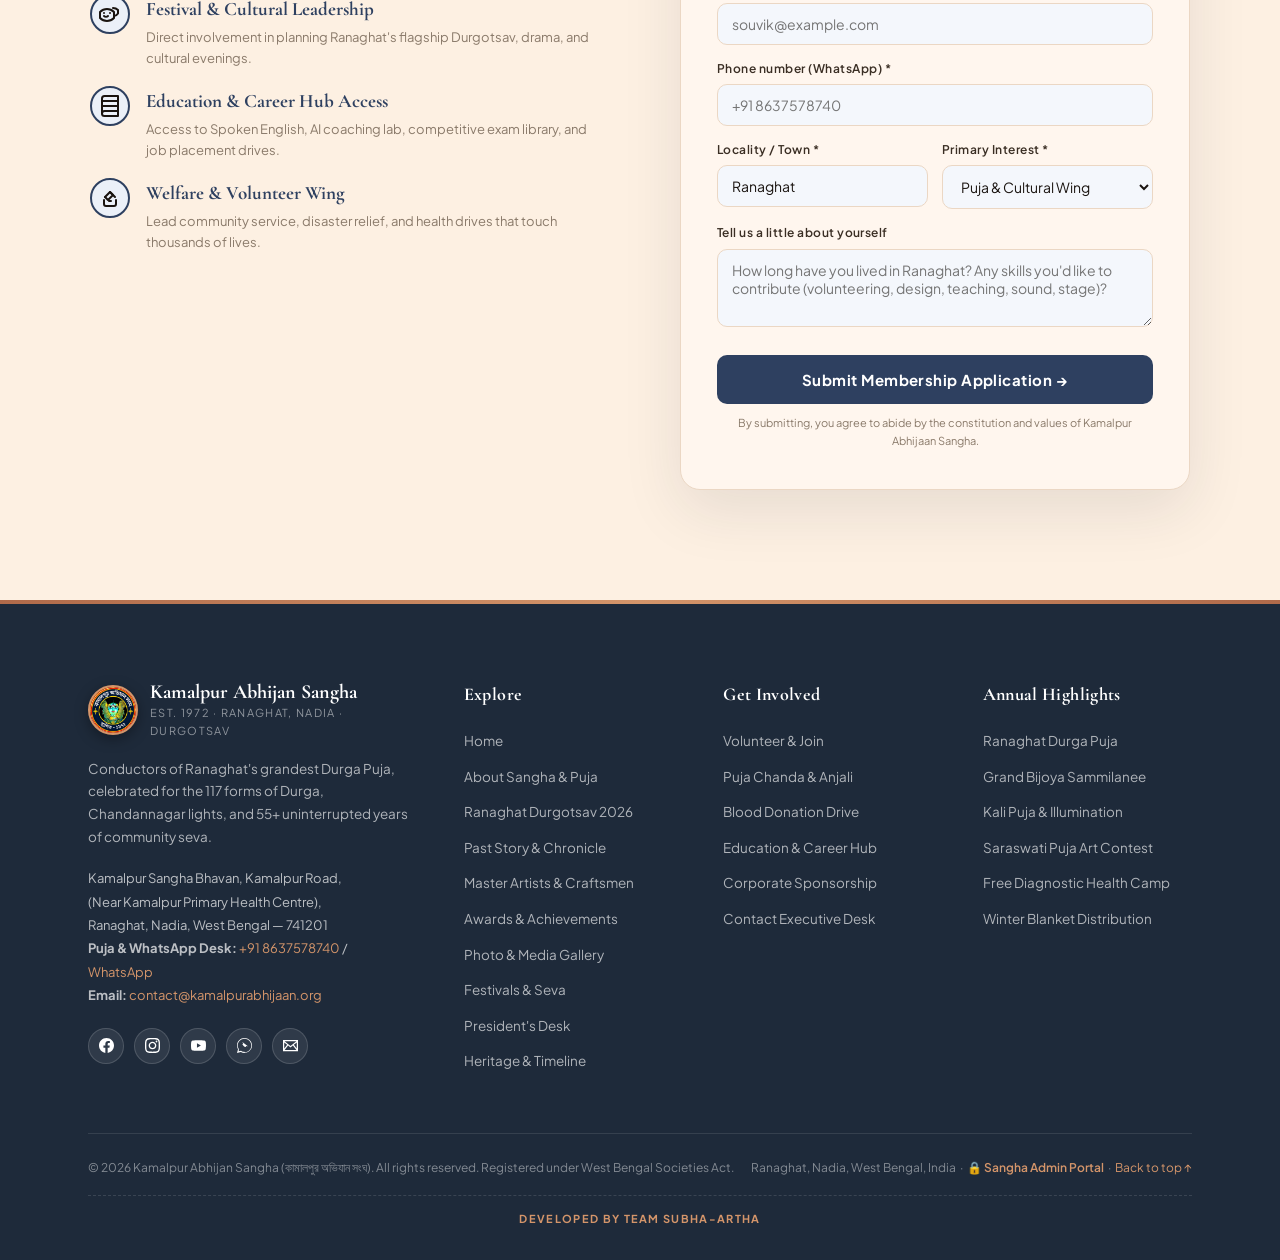
==== commit 3d33689f: "Update official Kamalpur Abhijan Sangha logo across website with new emblem" ====
--- a/index.html
+++ b/index.html
@@ -12,7 +12,7 @@
   <link href="https://fonts.googleapis.com/css2?family=Cormorant+Garamond:ital,wght@0,400;0,600;0,700;0,900;1,400;1,700&family=Noto+Serif+Bengali:wght@400;600;700;800&family=Plus+Jakarta+Sans:wght@300;400;500;600;700;800&display=swap" rel="stylesheet">
 
   <link rel="stylesheet" href="styles.css?v=20261027-kallol-v3">
-  <link rel="icon" type="image/png" href="assets/logo.png">
+  <link rel="icon" type="image/png" href="assets/logo.png?v=20261029-logo">
 
   <!-- Embedded Critical Styles for Kallol Community Hero & Nav to ensure 100% cache-proof instant rendering -->
   <style>
@@ -358,7 +358,7 @@
   <nav id="nav">
     <a href="index.html" class="nav-brand">
       <div class="nav-logo">
-        <img src="assets/logo.png" alt="Kamalpur Abhijan Sangha Logo" width="50" height="50">
+        <img src="assets/logo.png?v=20261029-logo" alt="Kamalpur Abhijan Sangha Logo" width="50" height="50">
       </div>
       <div class="nav-brand-text">
         <span class="nav-name">Kamalpur Abhijan Sangha</span>
@@ -501,7 +501,7 @@
             Sangha Prangon, Kamalpur (Near Health Centre), Ranaghat
           </span>
           <span>
-            <img src="assets/logo.png" alt="Kamalpur Abhijan Sangha Logo" width="22" height="22" style="width:22px; height:22px; border-radius:50%; box-shadow:0 0 8px rgba(251,192,45,0.45); flex-shrink:0; display:inline-block; vertical-align:middle; object-fit:cover;">
+            <img src="assets/logo.png?v=20261029-logo" alt="Kamalpur Abhijan Sangha Logo" width="22" height="22" style="width:22px; height:22px; border-radius:50%; box-shadow:0 0 8px rgba(251,192,45,0.45); flex-shrink:0; display:inline-block; vertical-align:middle; object-fit:cover;">
             55th Annual Durgotsav
           </span>
         </div>
@@ -2014,7 +2014,7 @@
         <div>
           <div class="footer-logo">
             <div class="footer-logo-img">
-              <img src="assets/logo.png" alt="Kamalpur Abhijan Sangha Logo" width="50" height="50">
+              <img src="assets/logo.png?v=20261029-logo" alt="Kamalpur Abhijan Sangha Logo" width="50" height="50">
             </div>
             <div>
               <div class="footer-brandname">Kamalpur Abhijan Sangha</div>
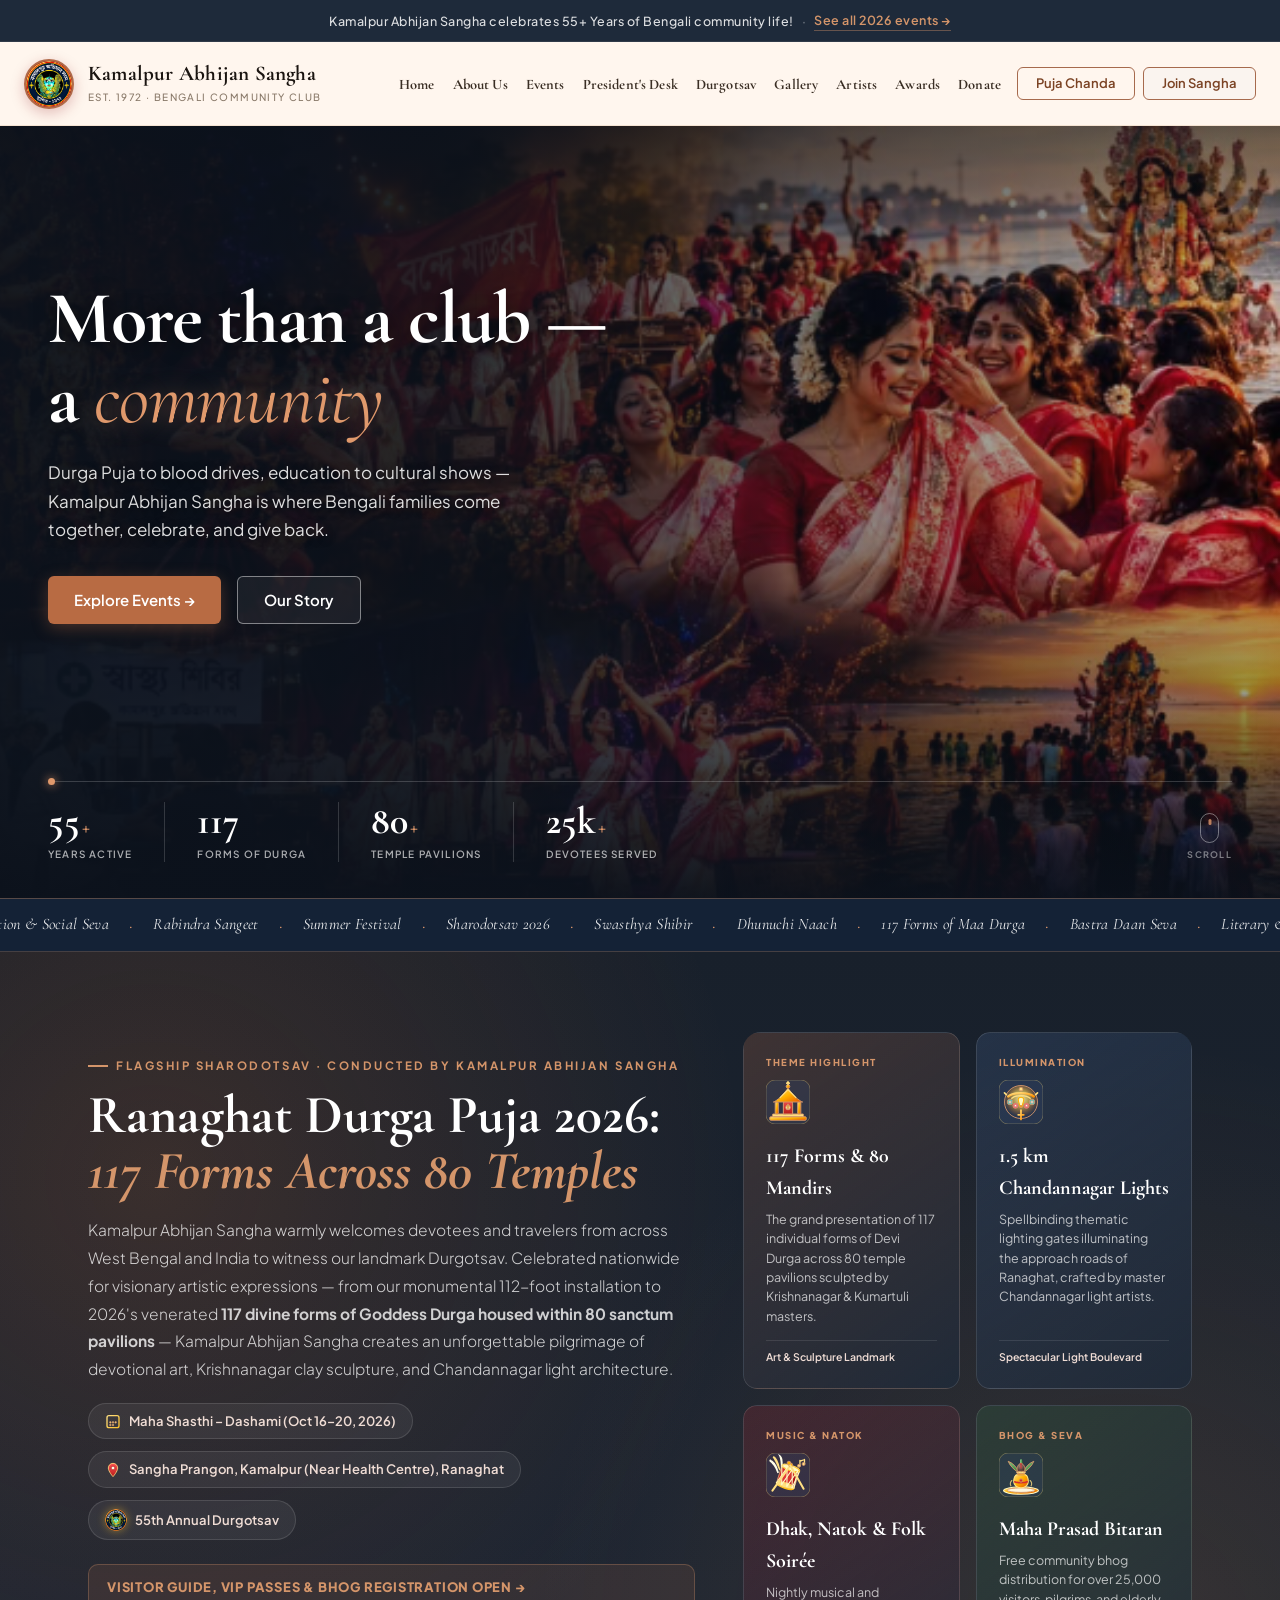
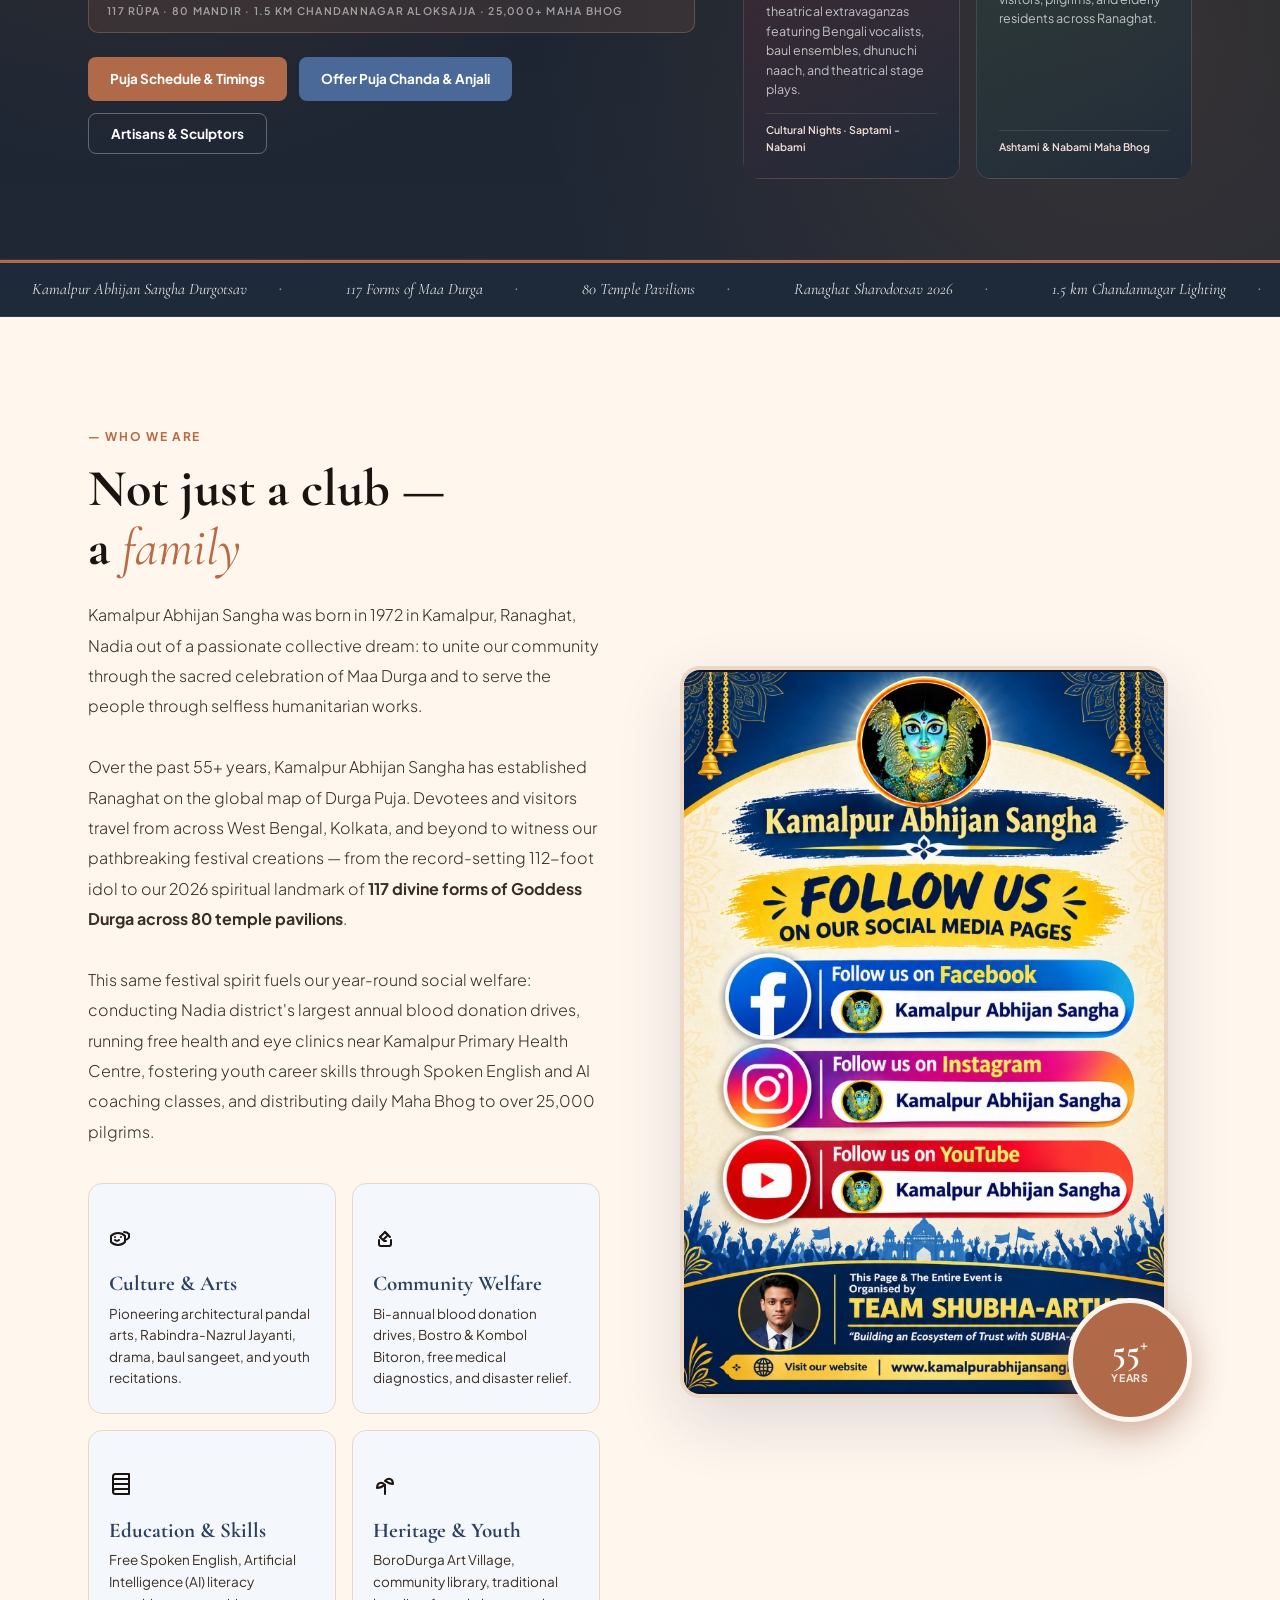
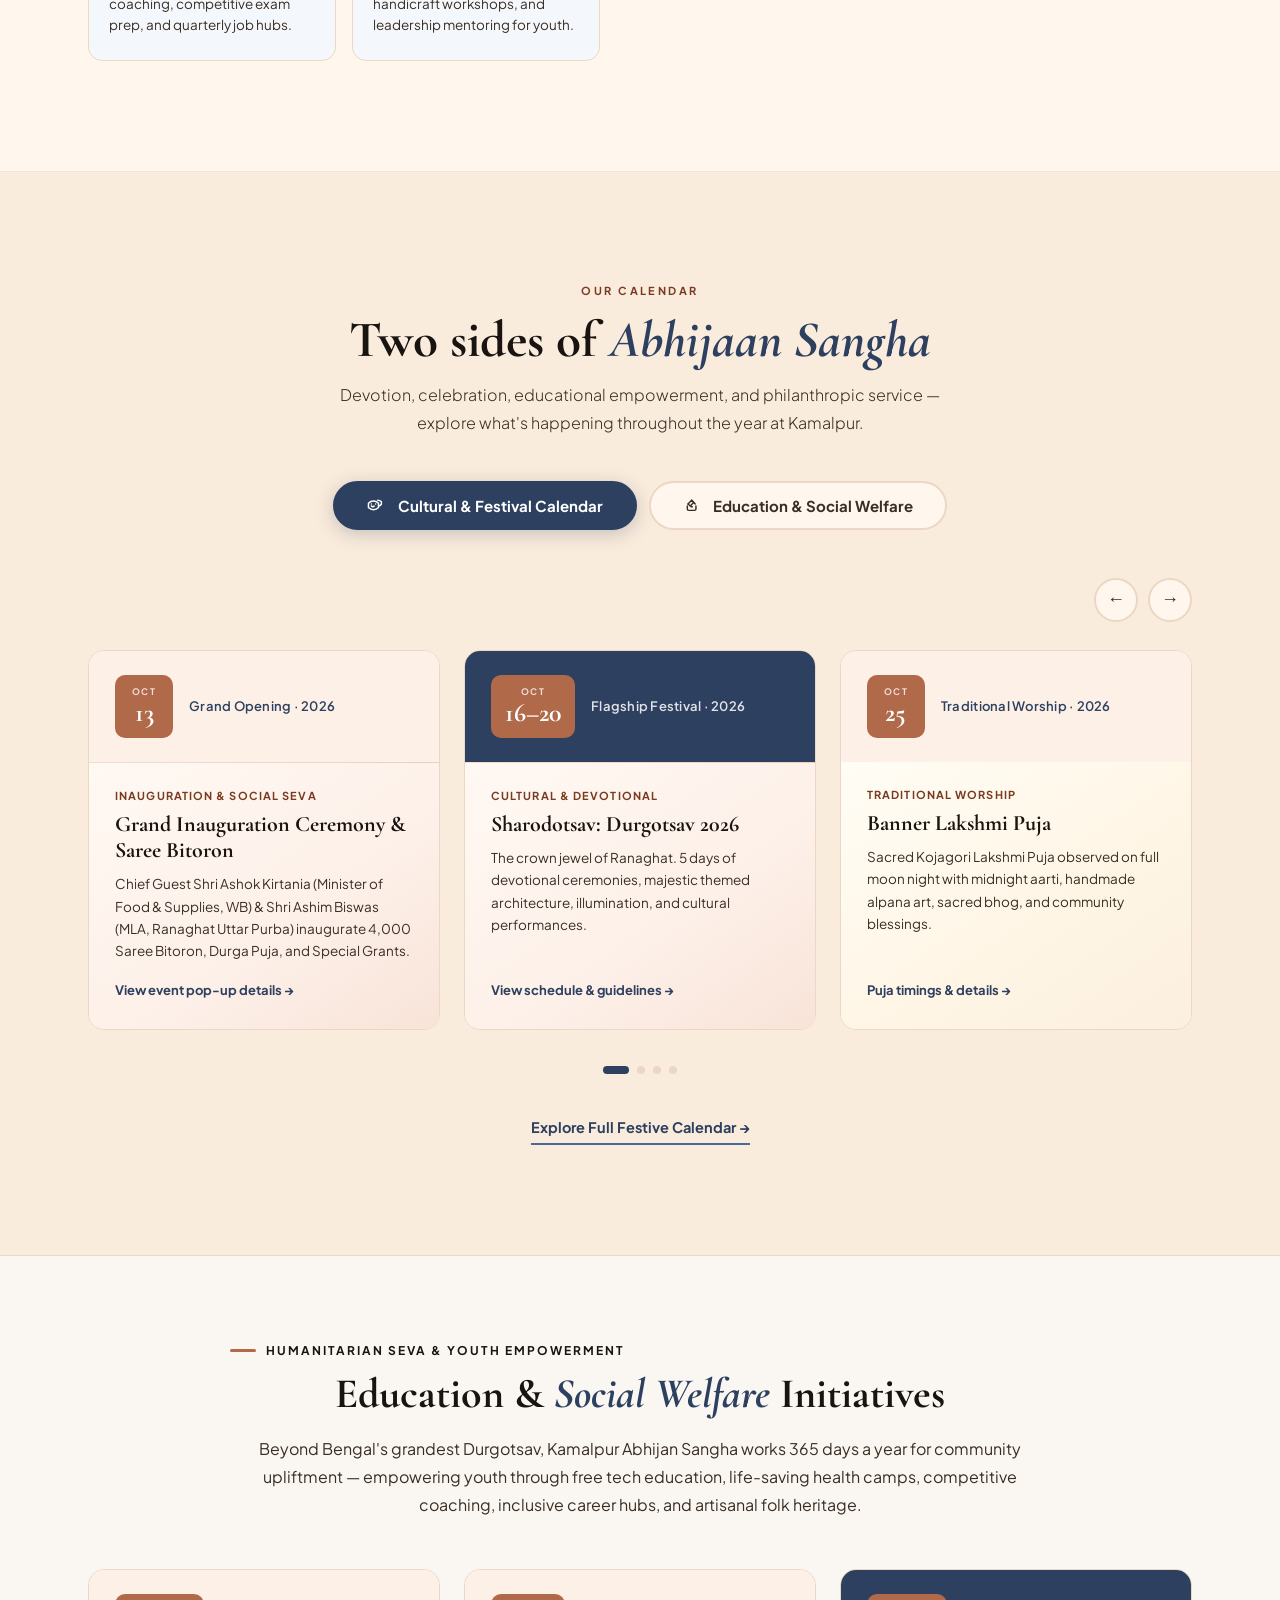
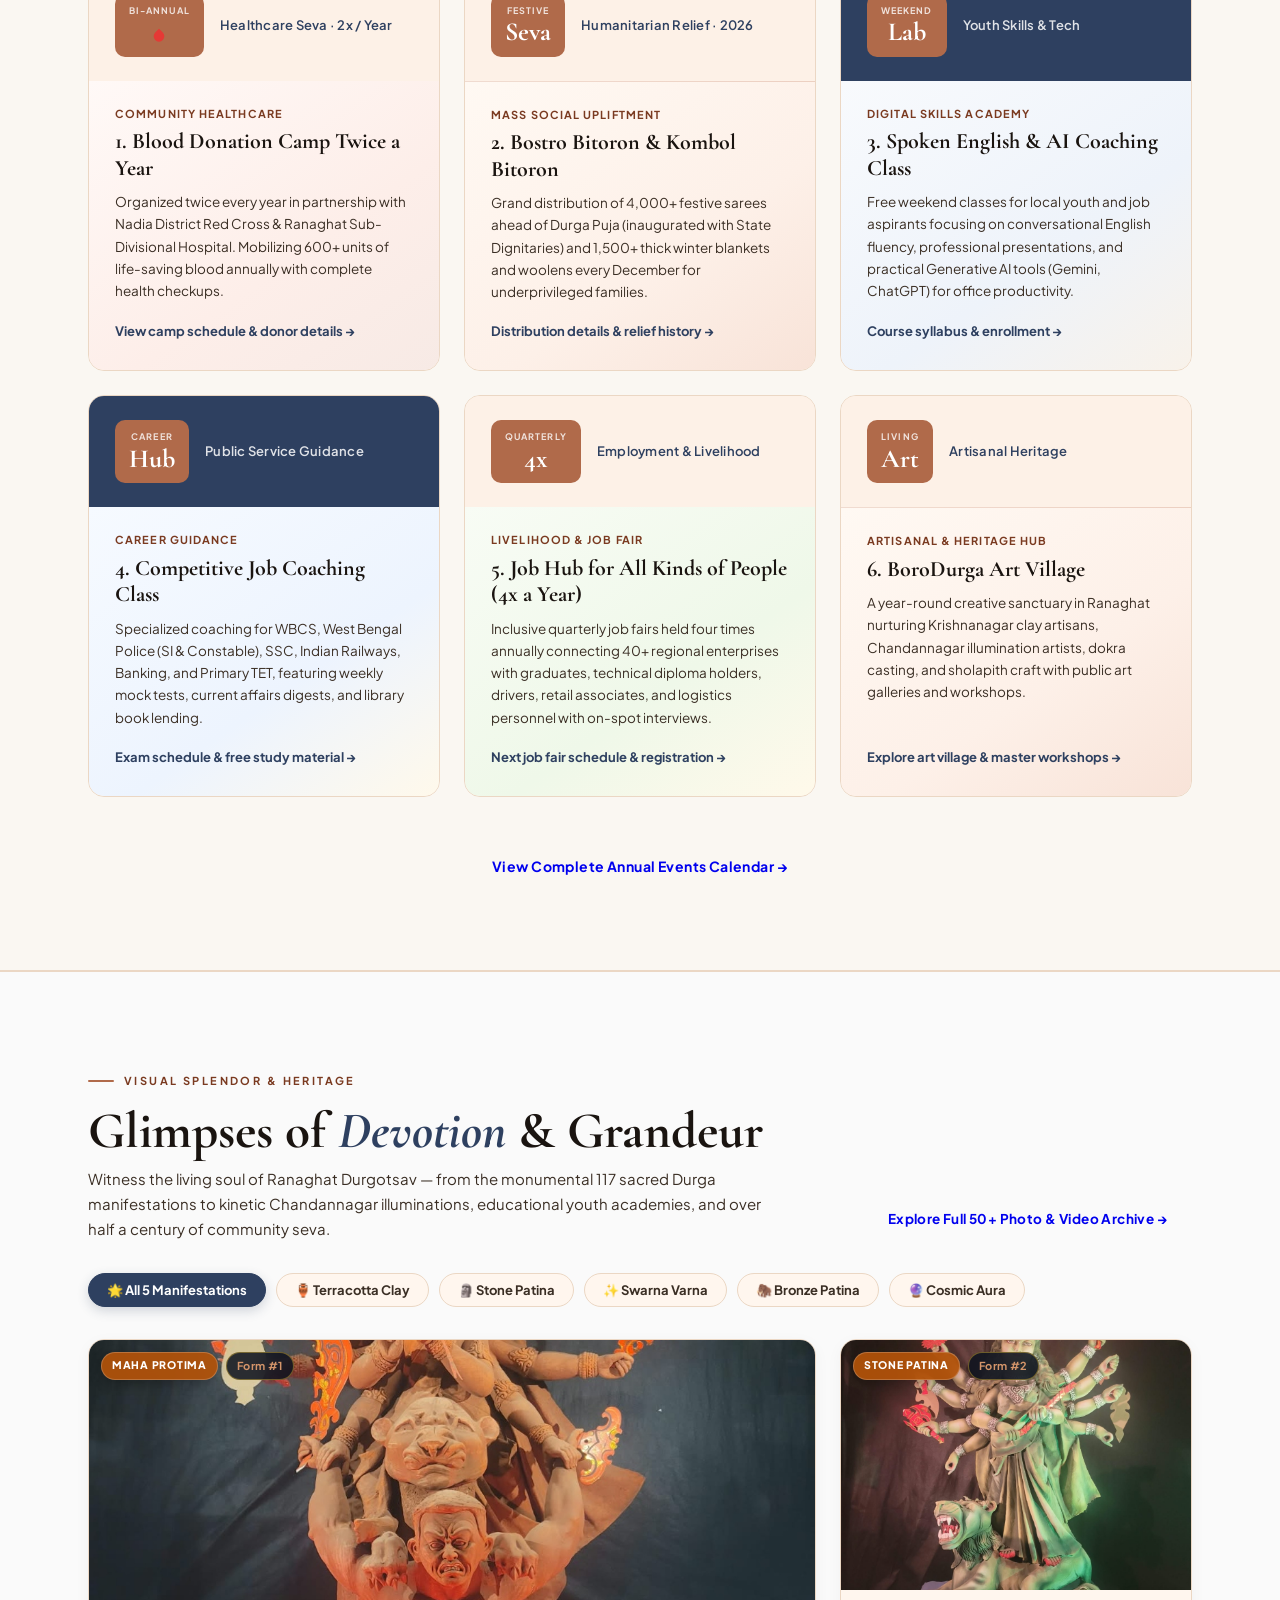
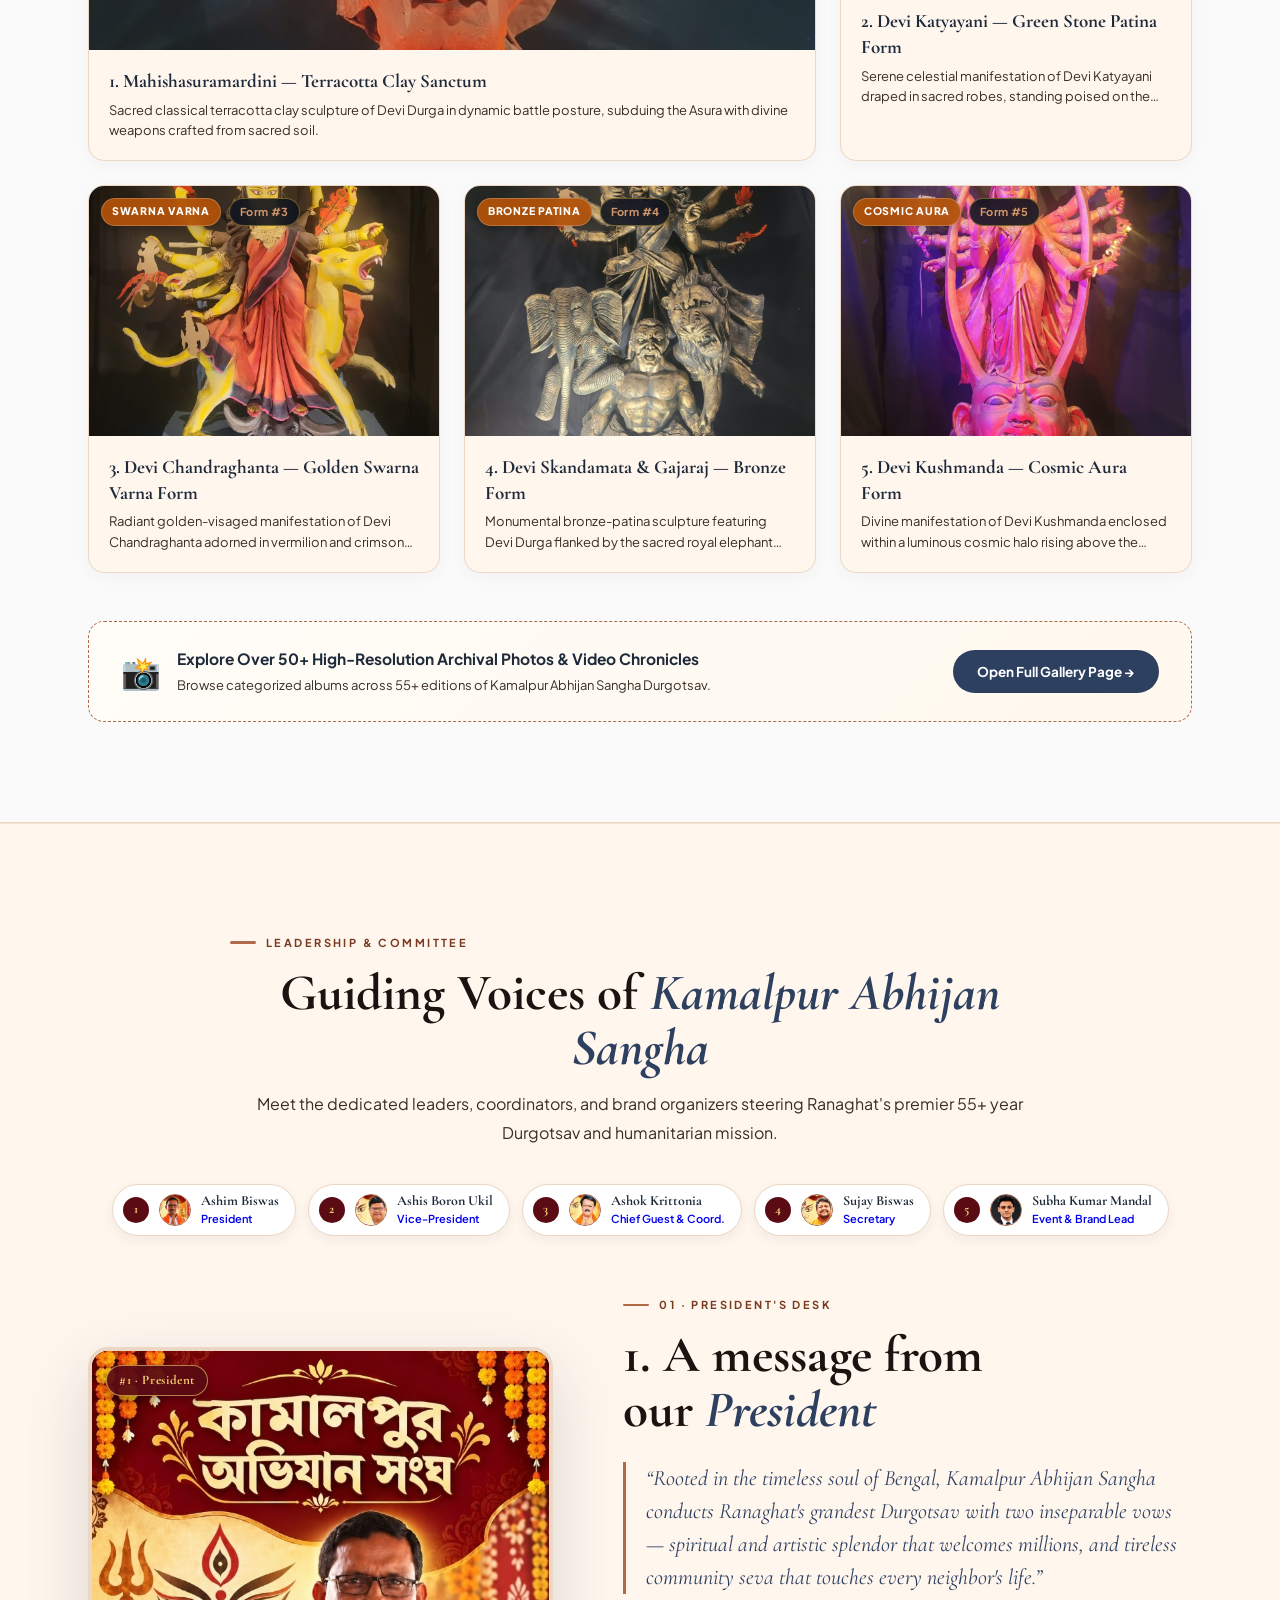
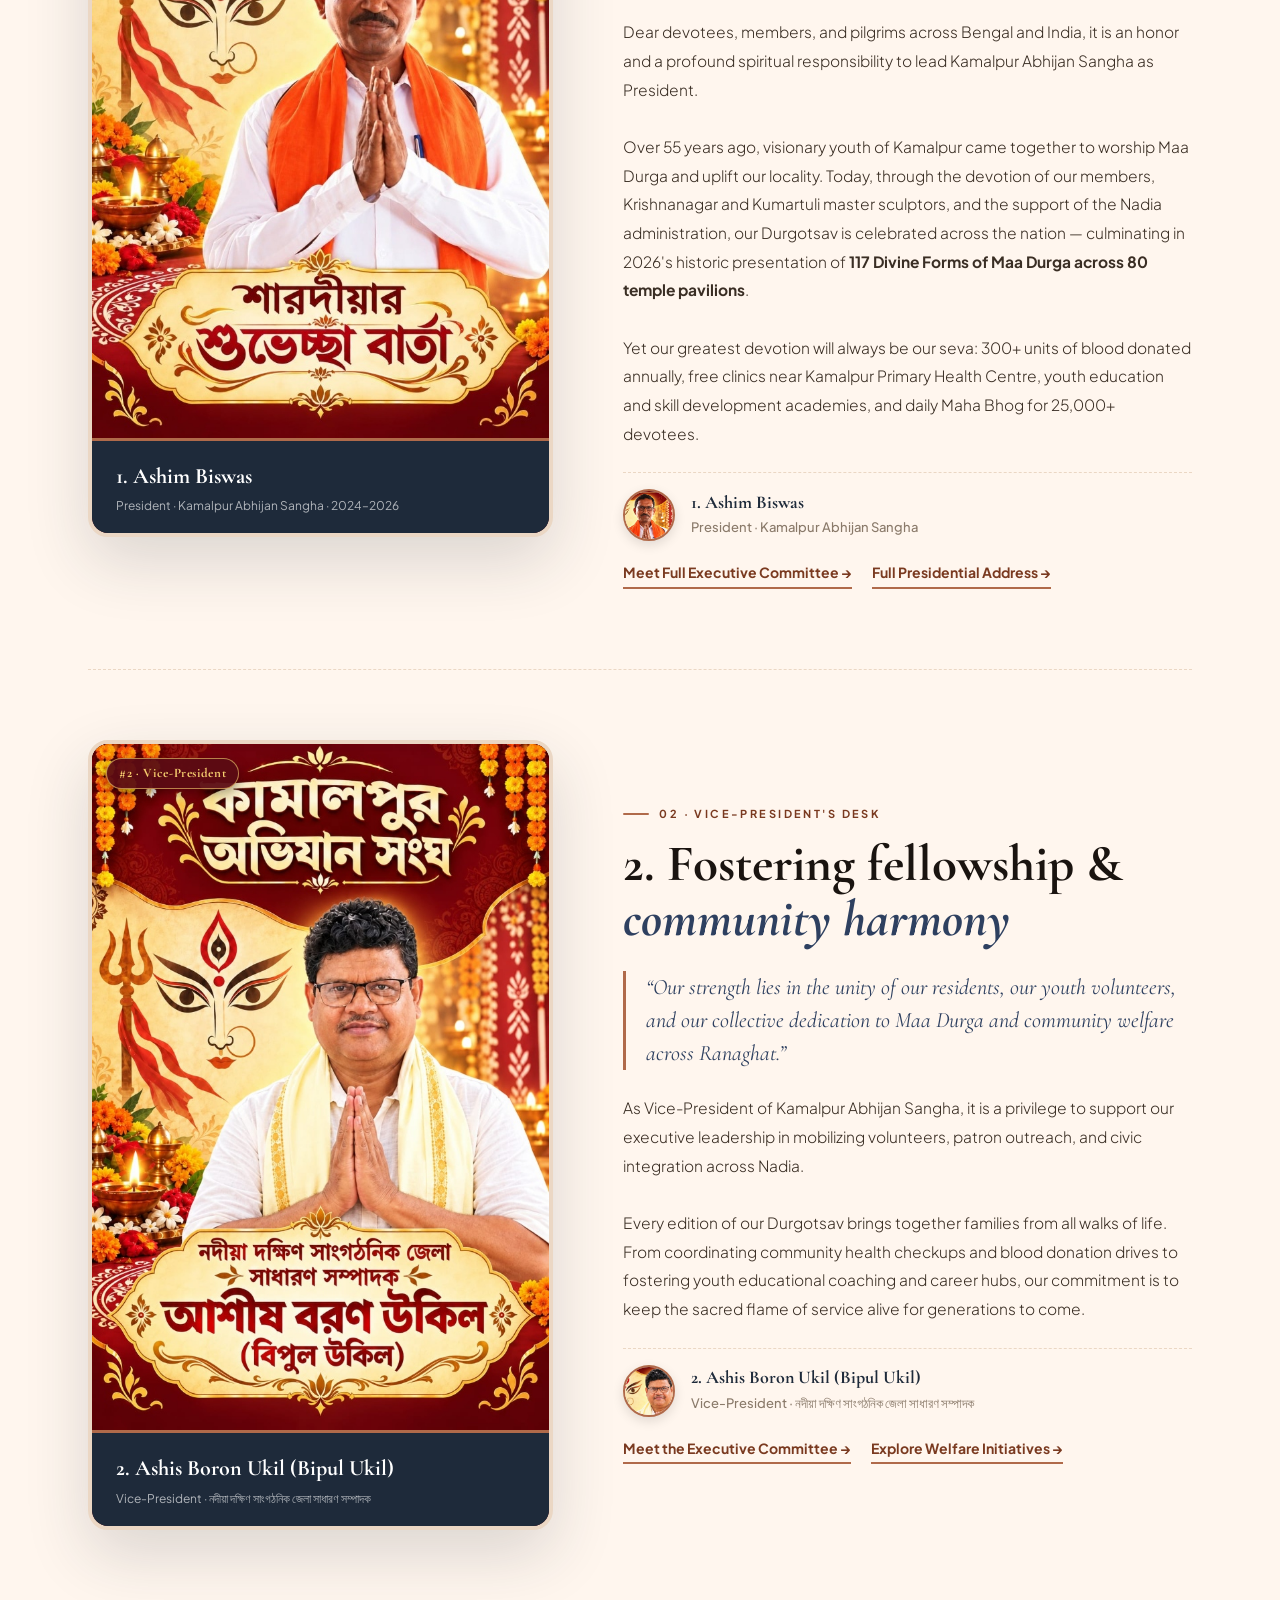
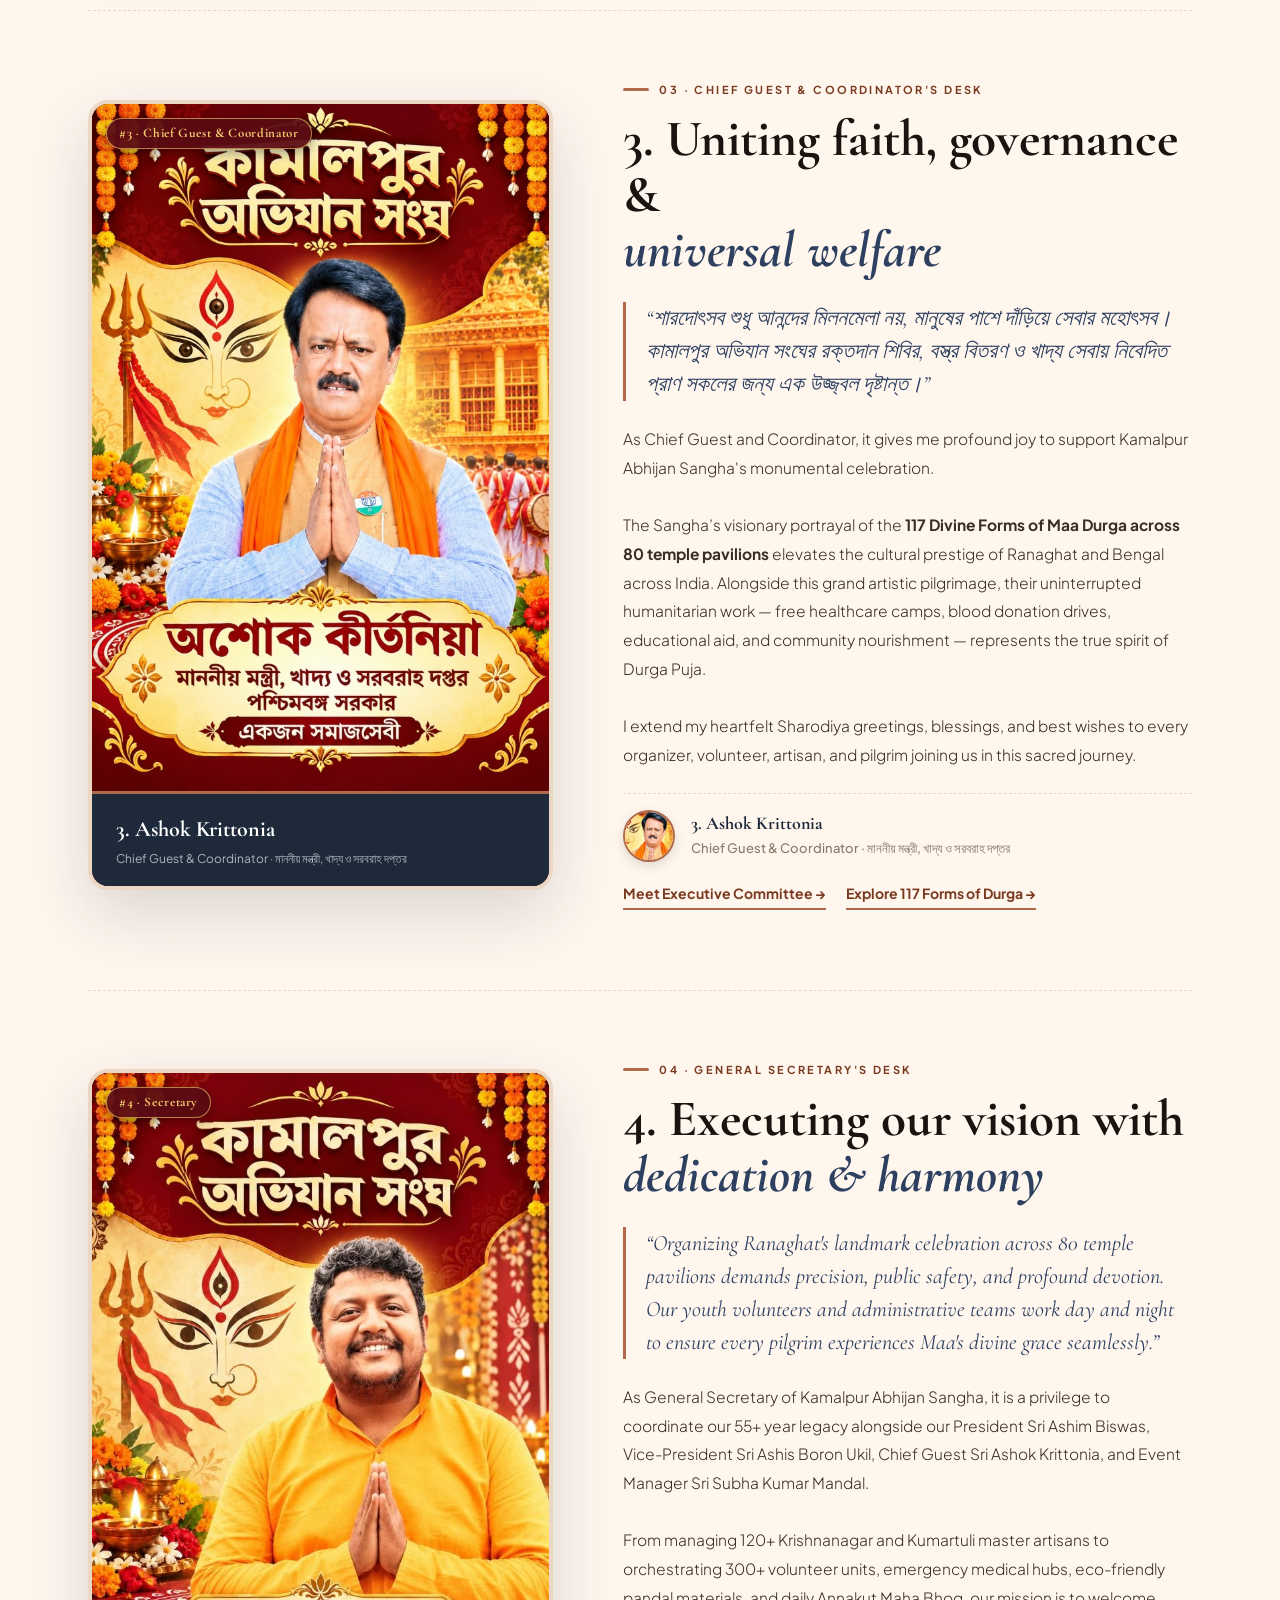
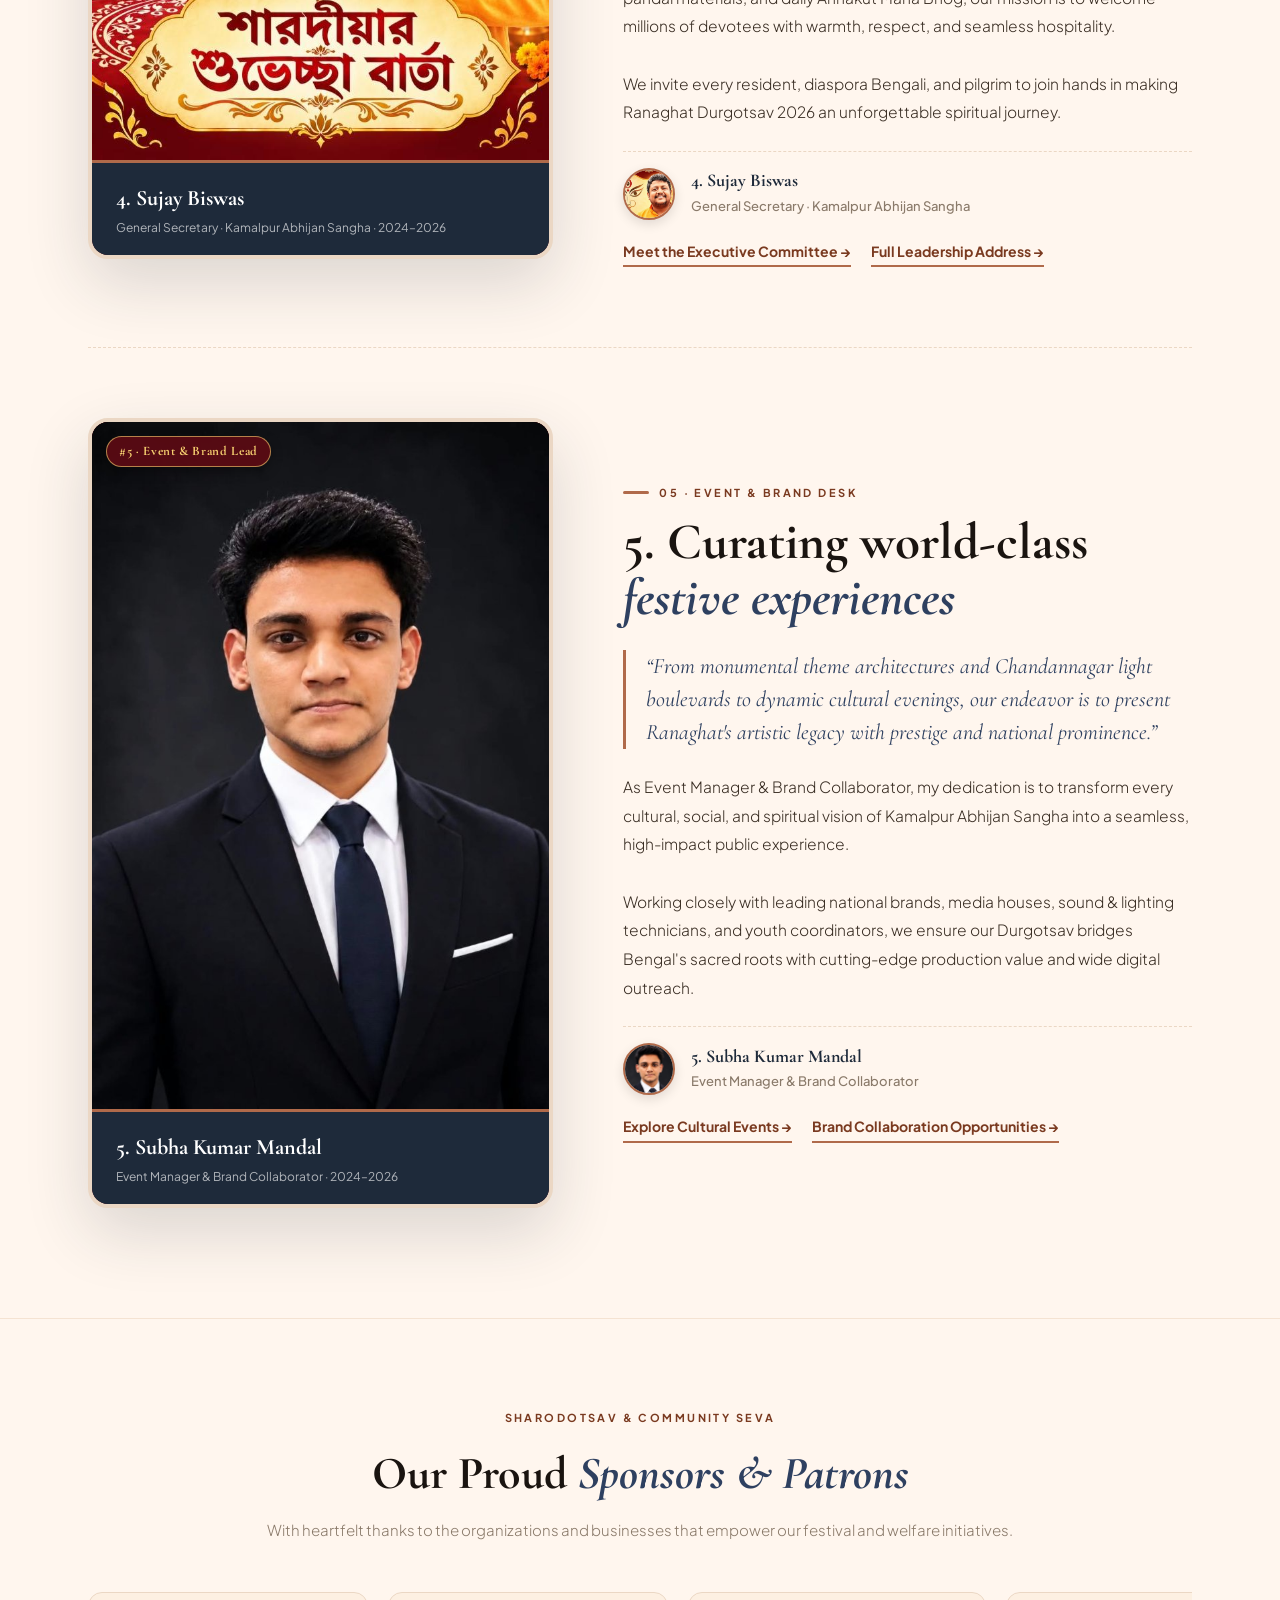
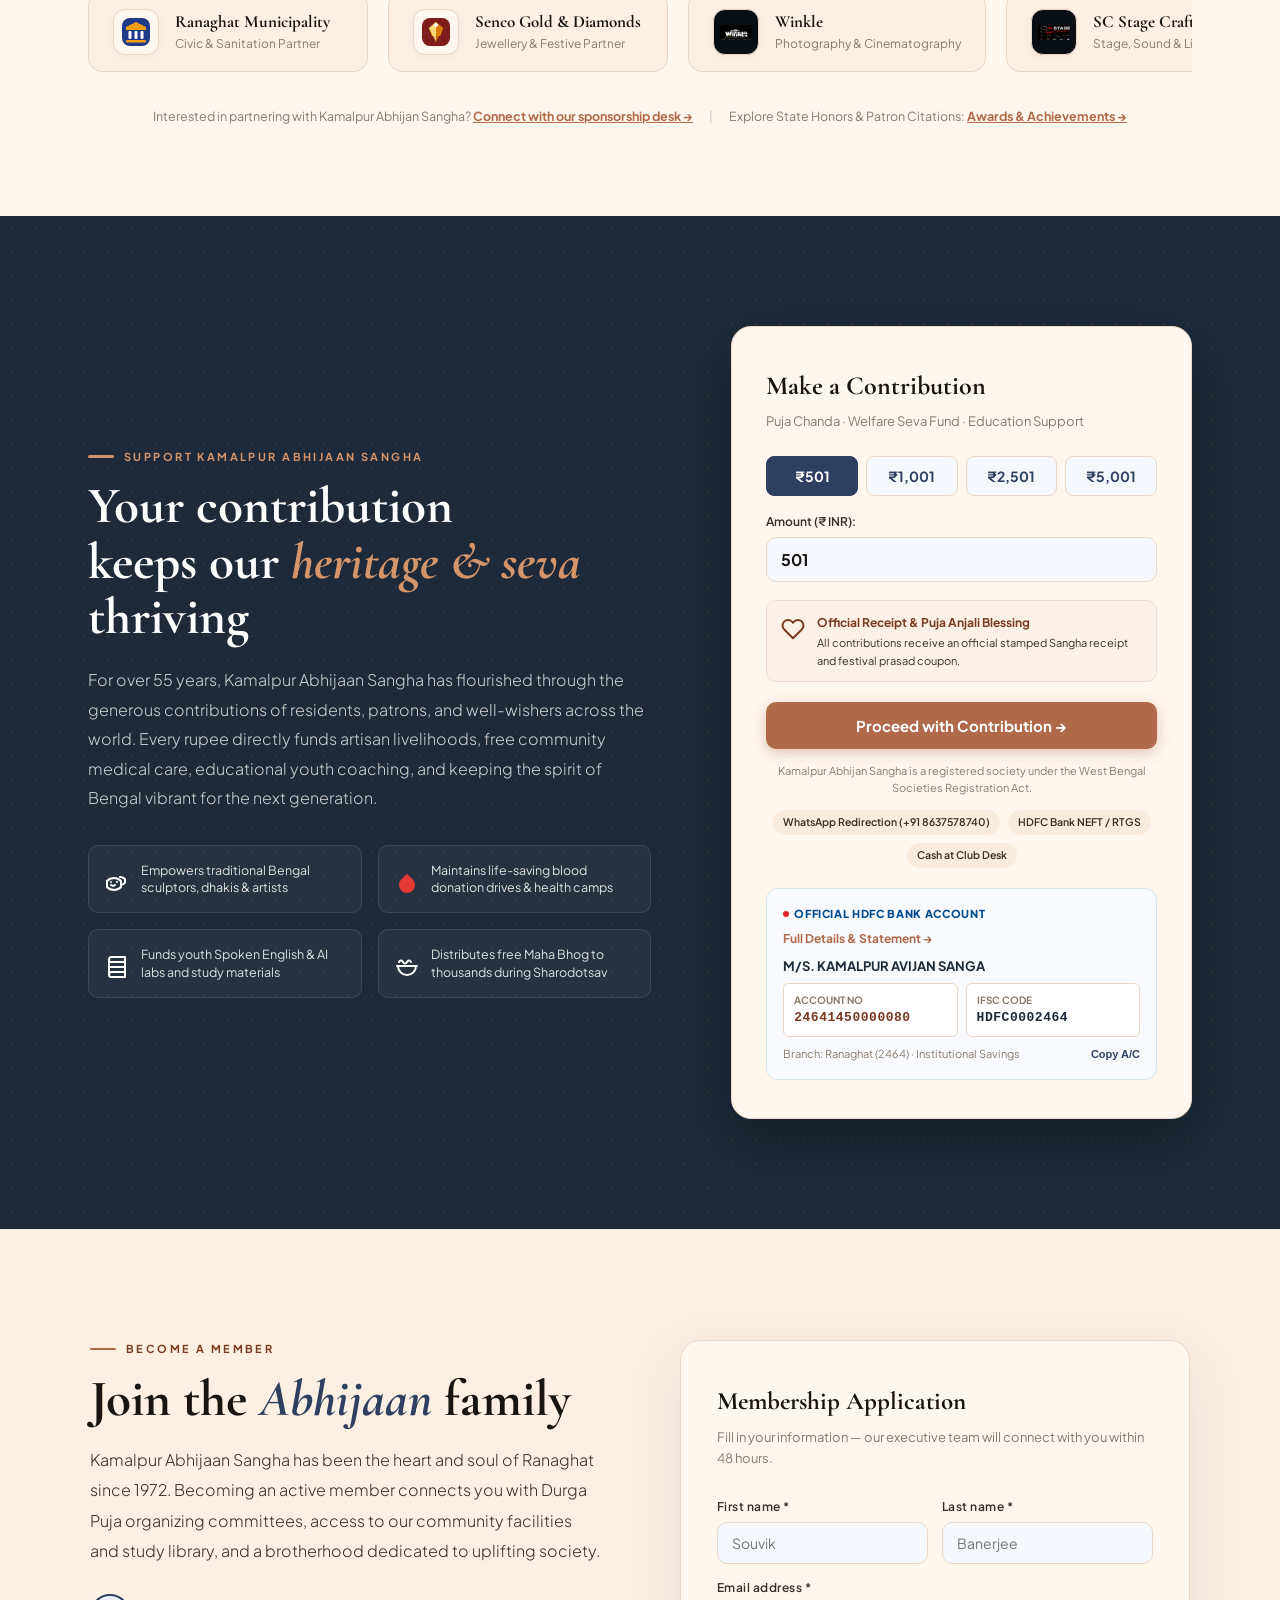
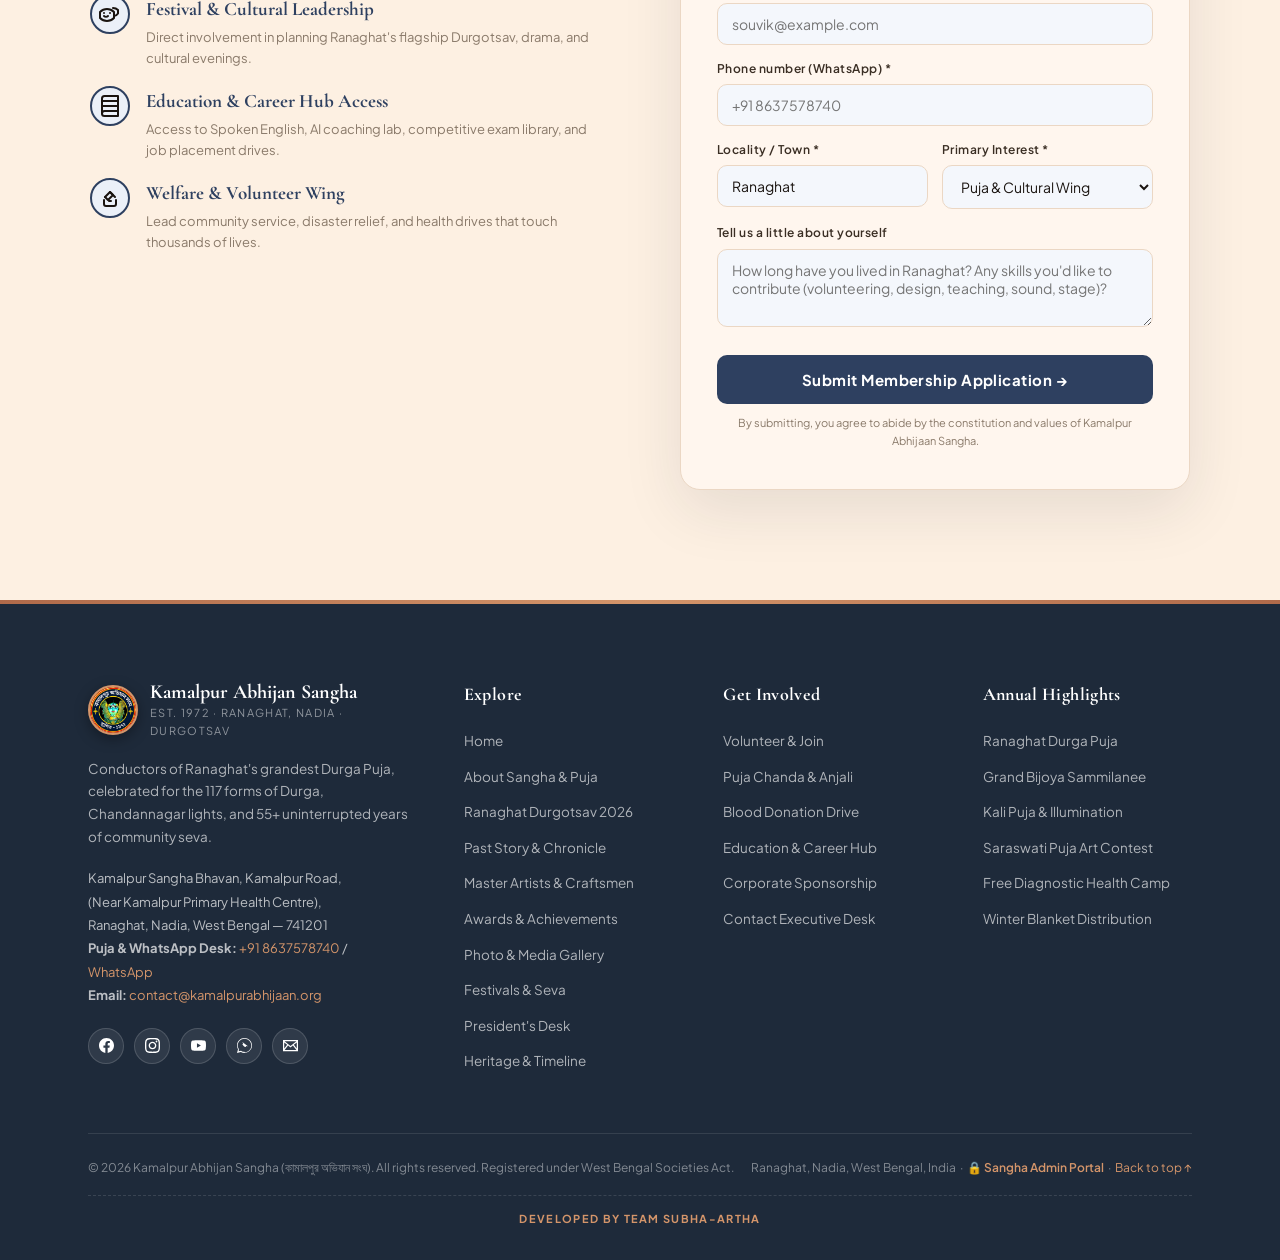
==== commit 9d9dcc04: "Update official portrait and avatar for Event Manager Subha Kumar Mandal across website" ====
--- a/index.html
+++ b/index.html
@@ -1312,7 +1312,7 @@
         </a>
         <a href="#leader-5" style="display: flex; align-items: center; gap: 10px; background: #FFF; border: 1.5px solid var(--border); padding: 8px 16px 8px 10px; border-radius: 40px; text-decoration: none; box-shadow: 0 4px 12px rgba(30,42,58,0.06); transition: transform 0.2s ease, border-color 0.2s ease;">
           <span style="display: inline-flex; align-items: center; justify-content: center; width: 26px; height: 26px; border-radius: 50%; background: #5B0B14; color: #F7D070; font-family: var(--serif); font-size: 13px; font-weight: 700;">5</span>
-          <img src="assets/event-manager-avatar.jpg" alt="Subha Kumar Mandal" style="width: 32px; height: 32px; border-radius: 50%; object-fit: cover; border: 1.5px solid var(--gold);">
+          <img src="assets/event-manager-avatar.jpg?v=20261030-subha" alt="Subha Kumar Mandal" style="width: 32px; height: 32px; border-radius: 50%; object-fit: cover; border: 1.5px solid var(--gold);">
           <div style="text-align: left;">
             <div style="font-family: var(--serif); font-size: 14px; font-weight: 700; color: var(--eg-dark); line-height: 1.2;">Subha Kumar Mandal</div>
             <div style="font-family: var(--sans); font-size: 11px; font-weight: 600; color: var(--crimson);">Event &amp; Brand Lead</div>
@@ -1489,10 +1489,10 @@
       <!-- 5. Event Manager & Brand Collaborator Subha Kumar Mandal -->
       <div class="pres-grid" id="leader-5" style="margin-top: 80px; padding-top: 70px; border-top: 1px dashed var(--border);">
         <div class="reveal">
-          <div class="pres-img-frame" style="background:#5B0B14; border: 4px solid var(--border); border-radius: 20px; overflow: hidden; box-shadow: 0 24px 64px rgba(30, 42, 58, 0.16); cursor: pointer; position: relative; transition: transform 0.3s cubic-bezier(0.16, 1, 0.3, 1), box-shadow 0.3s ease;" onclick="openImageLightbox('assets/event-manager.jpg', '5. Sri Subha Kumar Mandal — Event Manager & Brand Collaborator', 'Lead Event Manager and Brand Collaborator for Kamalpur Abhijan Sangha Durgotsav 2026.', '5. Event & Brand Management', '2026')">
+          <div class="pres-img-frame" style="background:#5B0B14; border: 4px solid var(--border); border-radius: 20px; overflow: hidden; box-shadow: 0 24px 64px rgba(30, 42, 58, 0.16); cursor: pointer; position: relative; transition: transform 0.3s cubic-bezier(0.16, 1, 0.3, 1), box-shadow 0.3s ease;" onclick="openImageLightbox('assets/event-manager.jpg?v=20261030-subha', '5. Sri Subha Kumar Mandal — Event Manager & Brand Collaborator', 'Lead Event Manager and Brand Collaborator for Kamalpur Abhijan Sangha Durgotsav 2026.', '5. Event & Brand Management', '2026')">
             <span style="position: absolute; top: 14px; left: 14px; z-index: 3; background: rgba(91, 11, 20, 0.94); color: #F7D070; font-family: var(--serif); font-size: 13px; font-weight: 700; letter-spacing: 0.05em; padding: 4px 12px; border-radius: 20px; border: 1px solid rgba(247, 208, 112, 0.6); box-shadow: 0 4px 12px rgba(0,0,0,0.35);">#5 · Event &amp; Brand Lead</span>
             <div style="aspect-ratio: 682/1024; position: relative; overflow: hidden; background: #3B0007;">
-              <img src="assets/event-manager.jpg" alt="5. Sri Subha Kumar Mandal — Event Manager & Brand Collaborator" style="width: 100%; height: 100%; object-fit: contain; display: block;" loading="lazy">
+              <img src="assets/event-manager.jpg?v=20261030-subha" alt="5. Sri Subha Kumar Mandal — Event Manager & Brand Collaborator" style="width: 100%; height: 100%; object-fit: cover; object-position: center top; display: block;" loading="lazy">
             </div>
             <div class="pres-nameplate">
               <div class="pname">5. Subha Kumar Mandal</div>
@@ -1513,7 +1513,7 @@
             Working closely with leading national brands, media houses, sound &amp; lighting technicians, and youth coordinators, we ensure our Durgotsav bridges Bengal's sacred roots with cutting-edge production value and wide digital outreach.
           </p>
           <div style="display:flex; align-items:center; gap:16px; margin-top:24px; padding-top:16px; border-top:1px dashed var(--border);">
-            <img src="assets/event-manager-avatar.jpg" alt="Event Manager Subha Kumar Mandal" style="width:52px; height:52px; border-radius:50%; object-fit:cover; border:2px solid var(--gold); box-shadow:0 4px 12px rgba(0,0,0,0.12); flex-shrink:0;">
+            <img src="assets/event-manager-avatar.jpg?v=20261030-subha" alt="Event Manager Subha Kumar Mandal" style="width:52px; height:52px; border-radius:50%; object-fit:cover; border:2px solid var(--gold); box-shadow:0 4px 12px rgba(0,0,0,0.12); flex-shrink:0;">
             <div>
               <div style="font-weight:700; color:var(--eg-dark); font-family:var(--serif); font-size:18px; line-height:1.2;">5. Subha Kumar Mandal</div>
               <span style="font-family:var(--sans); font-size:13px; font-weight:500; color:var(--text-3);">Event Manager &amp; Brand Collaborator</span>
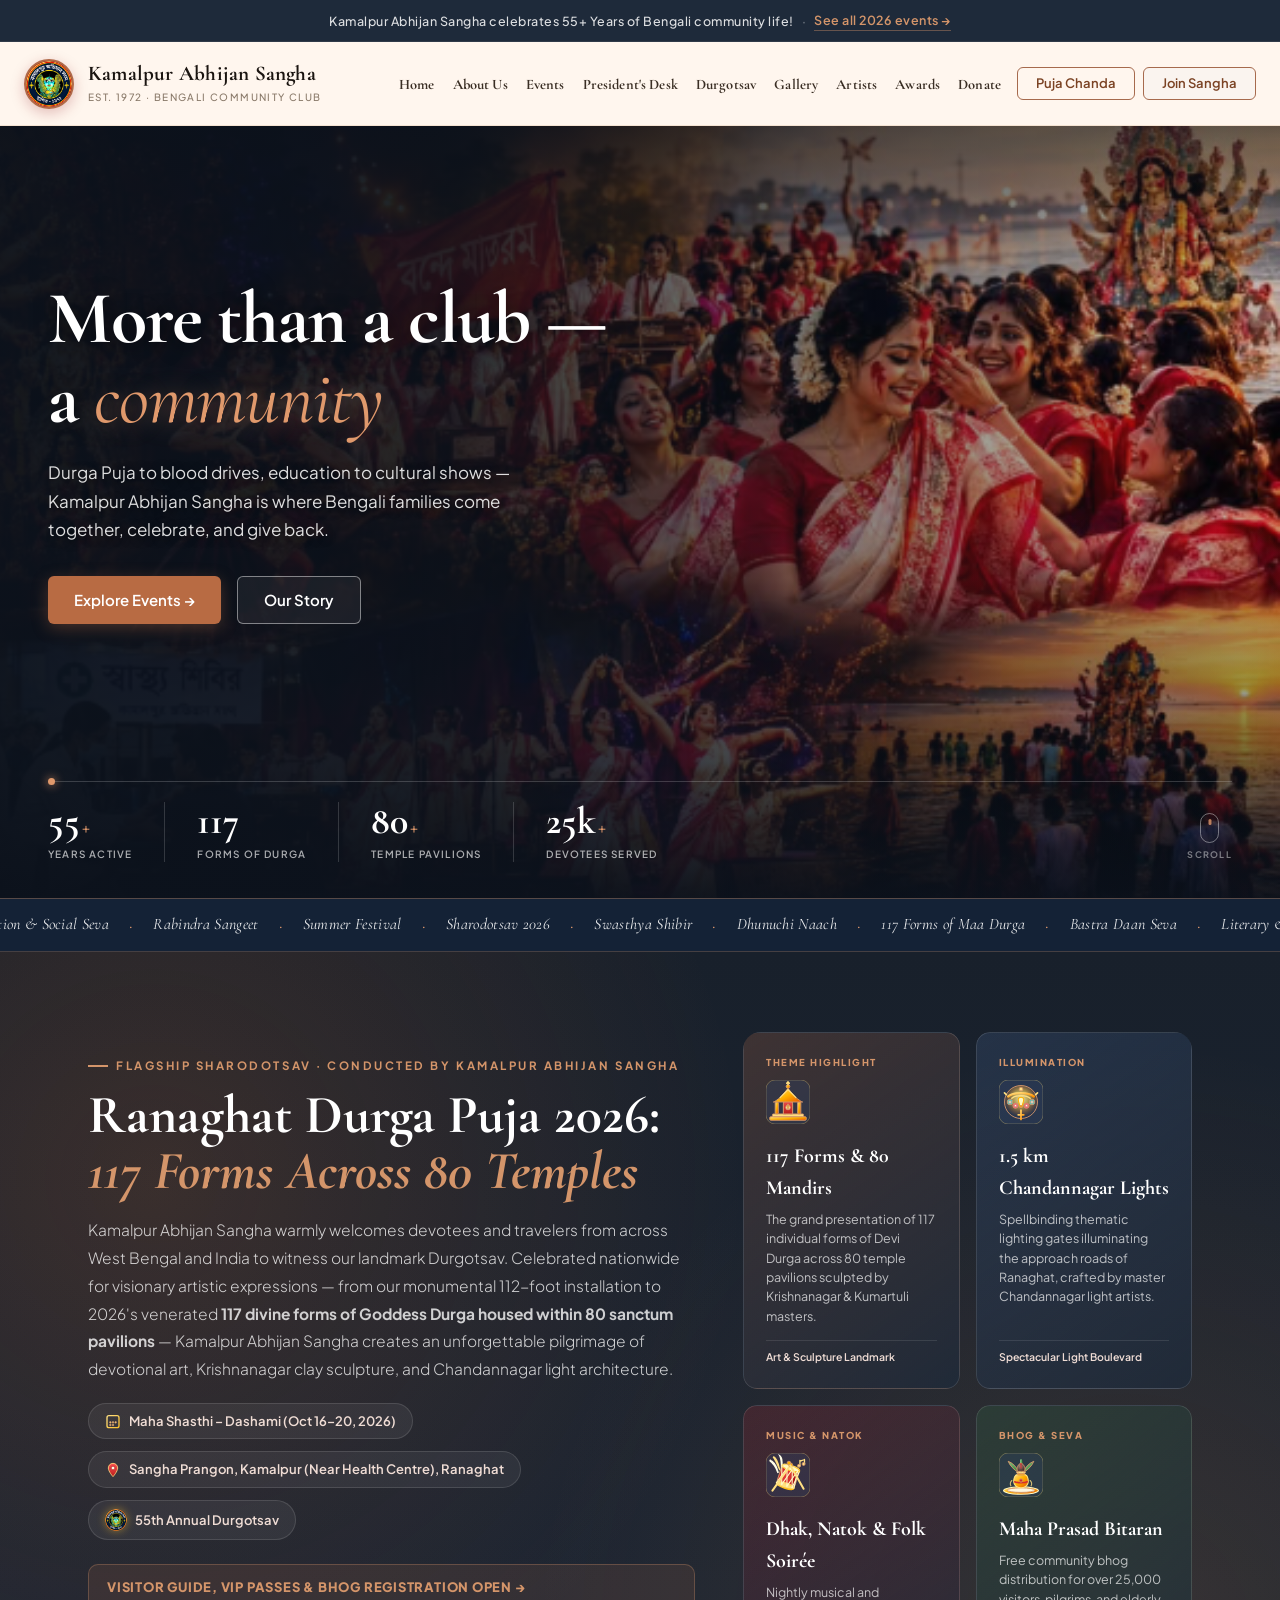
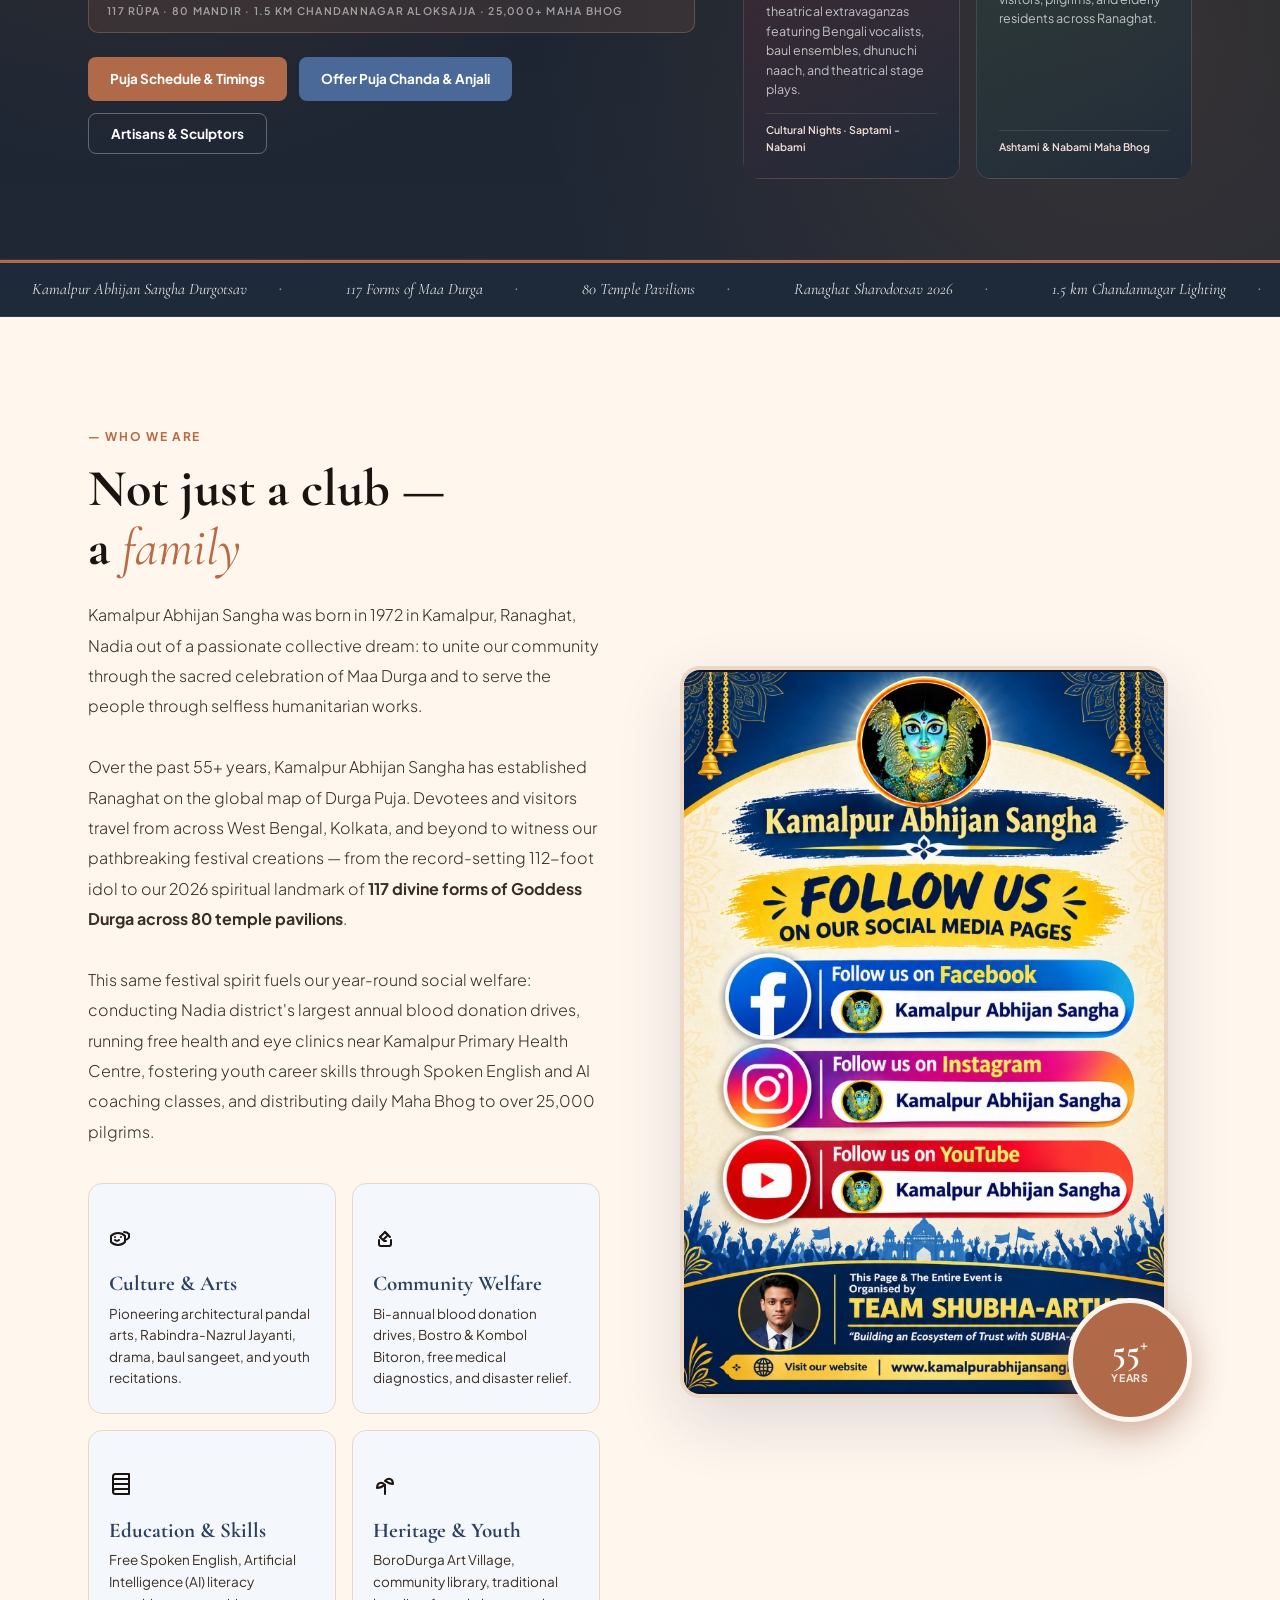
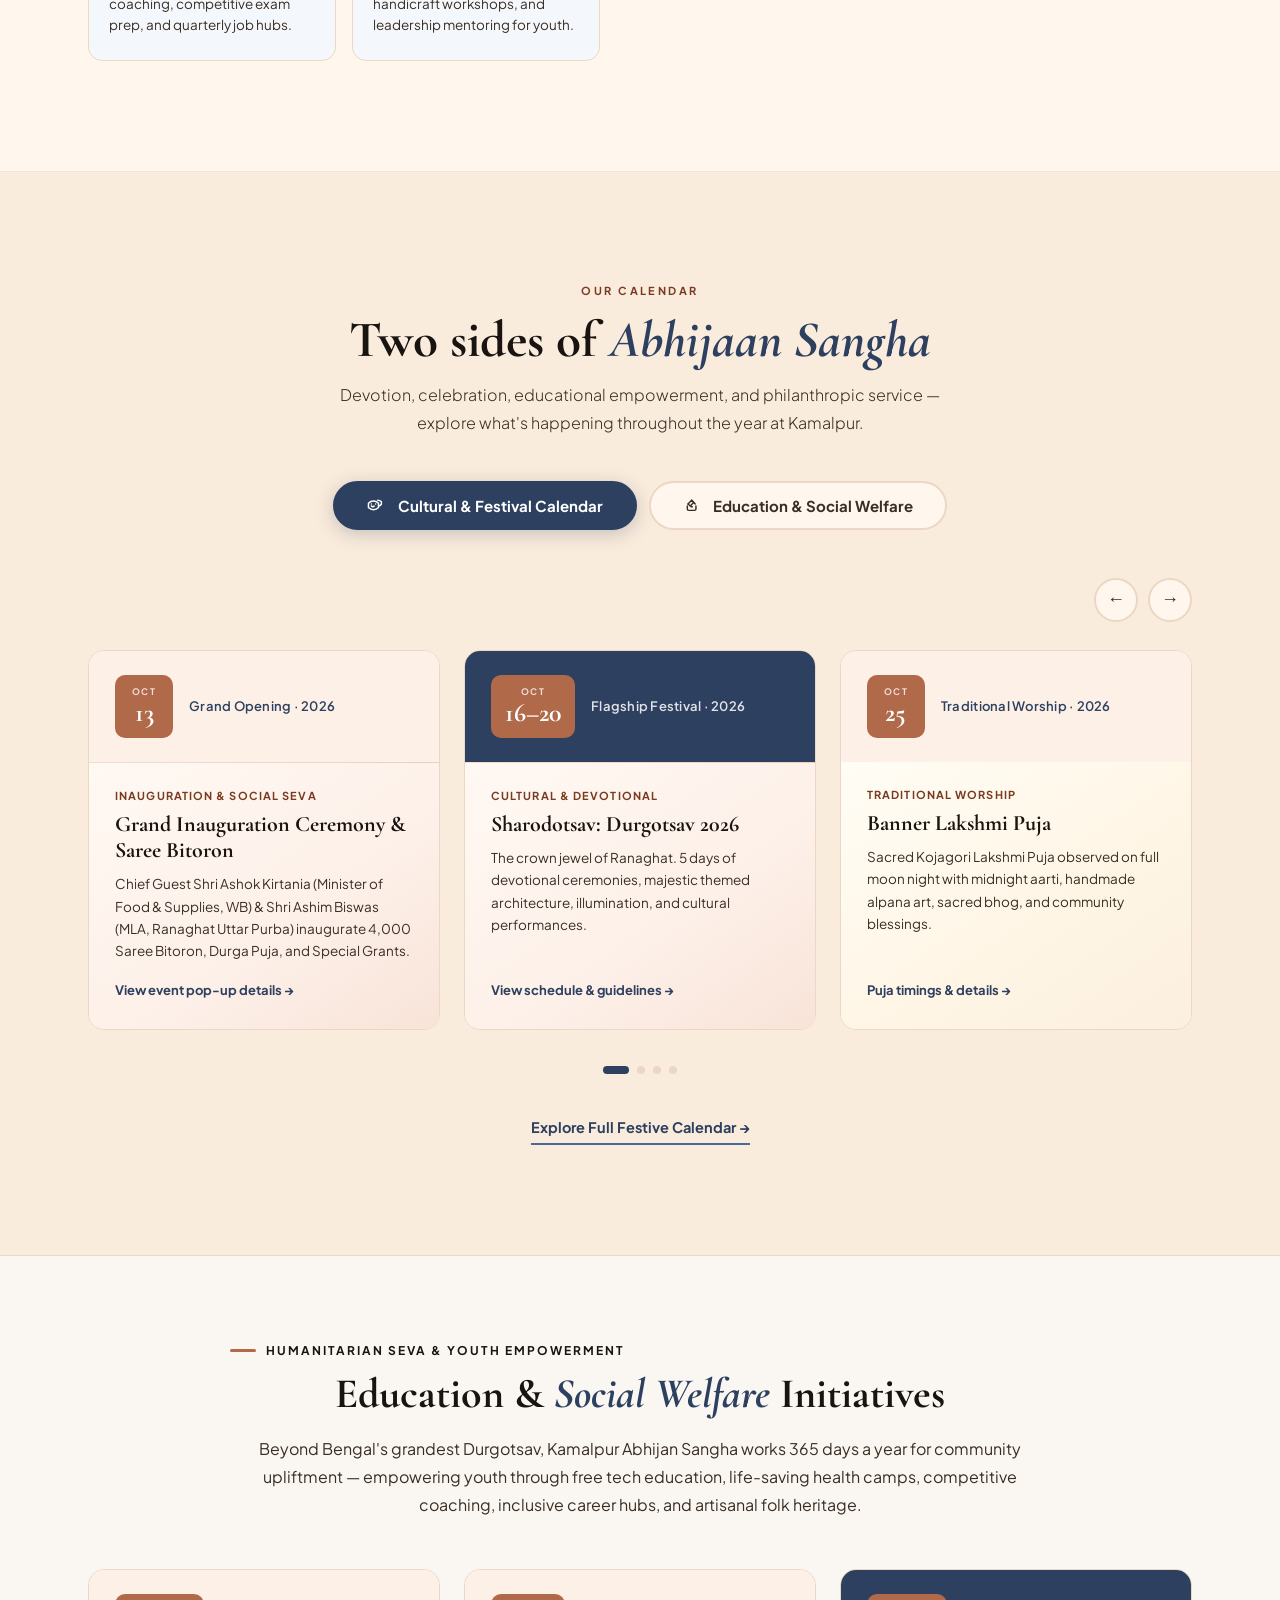
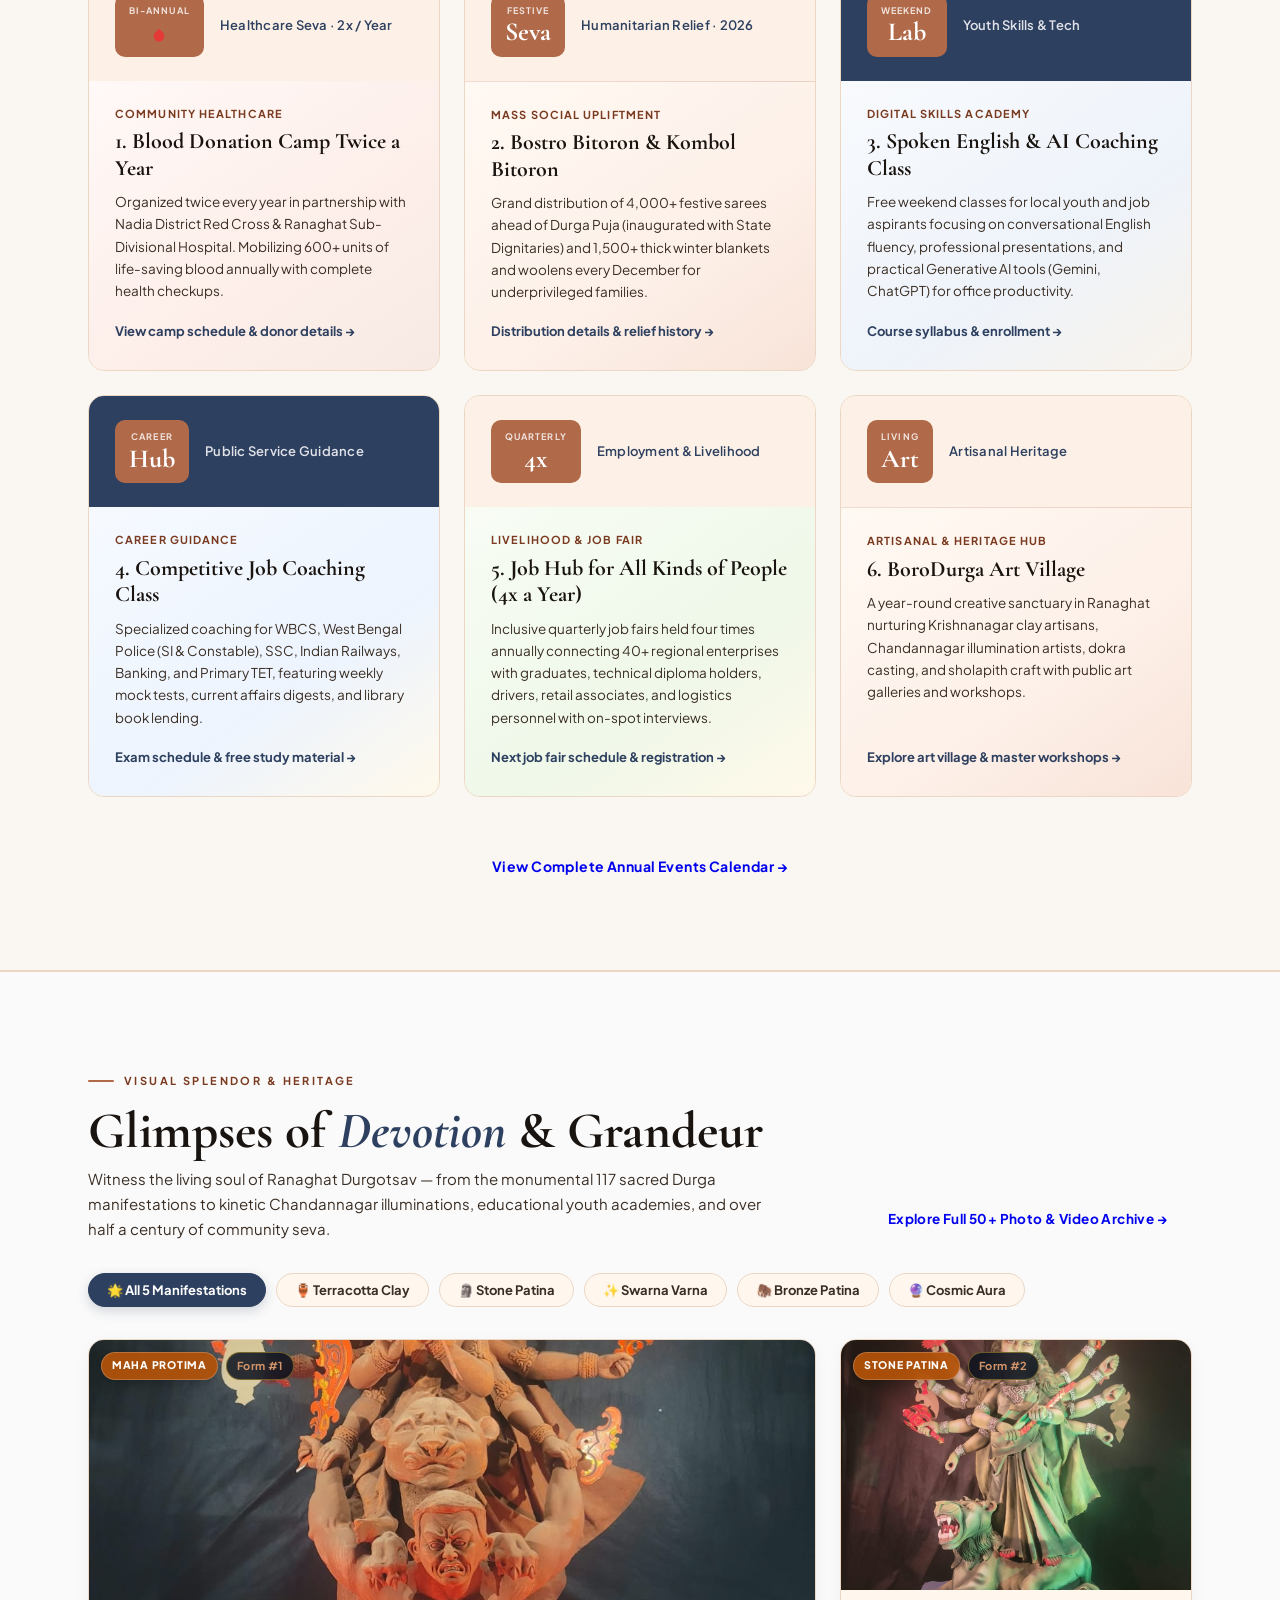
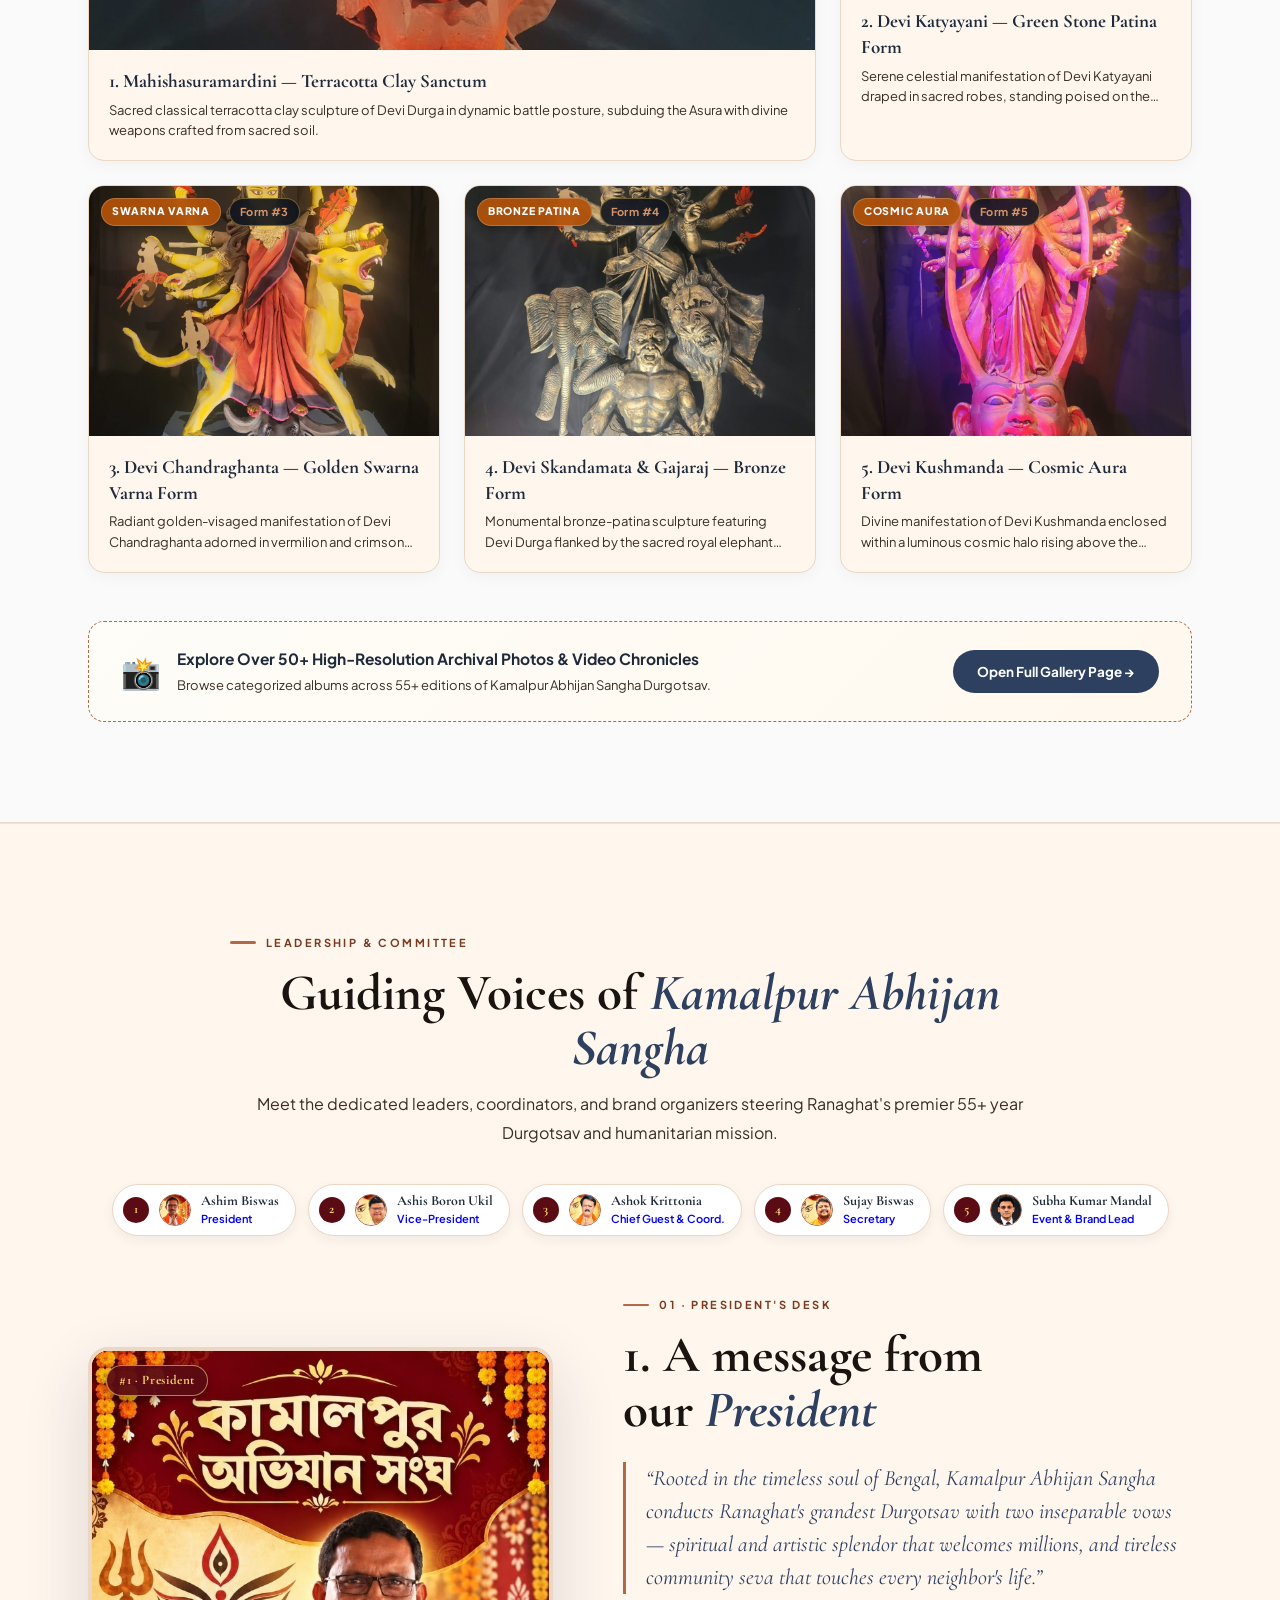
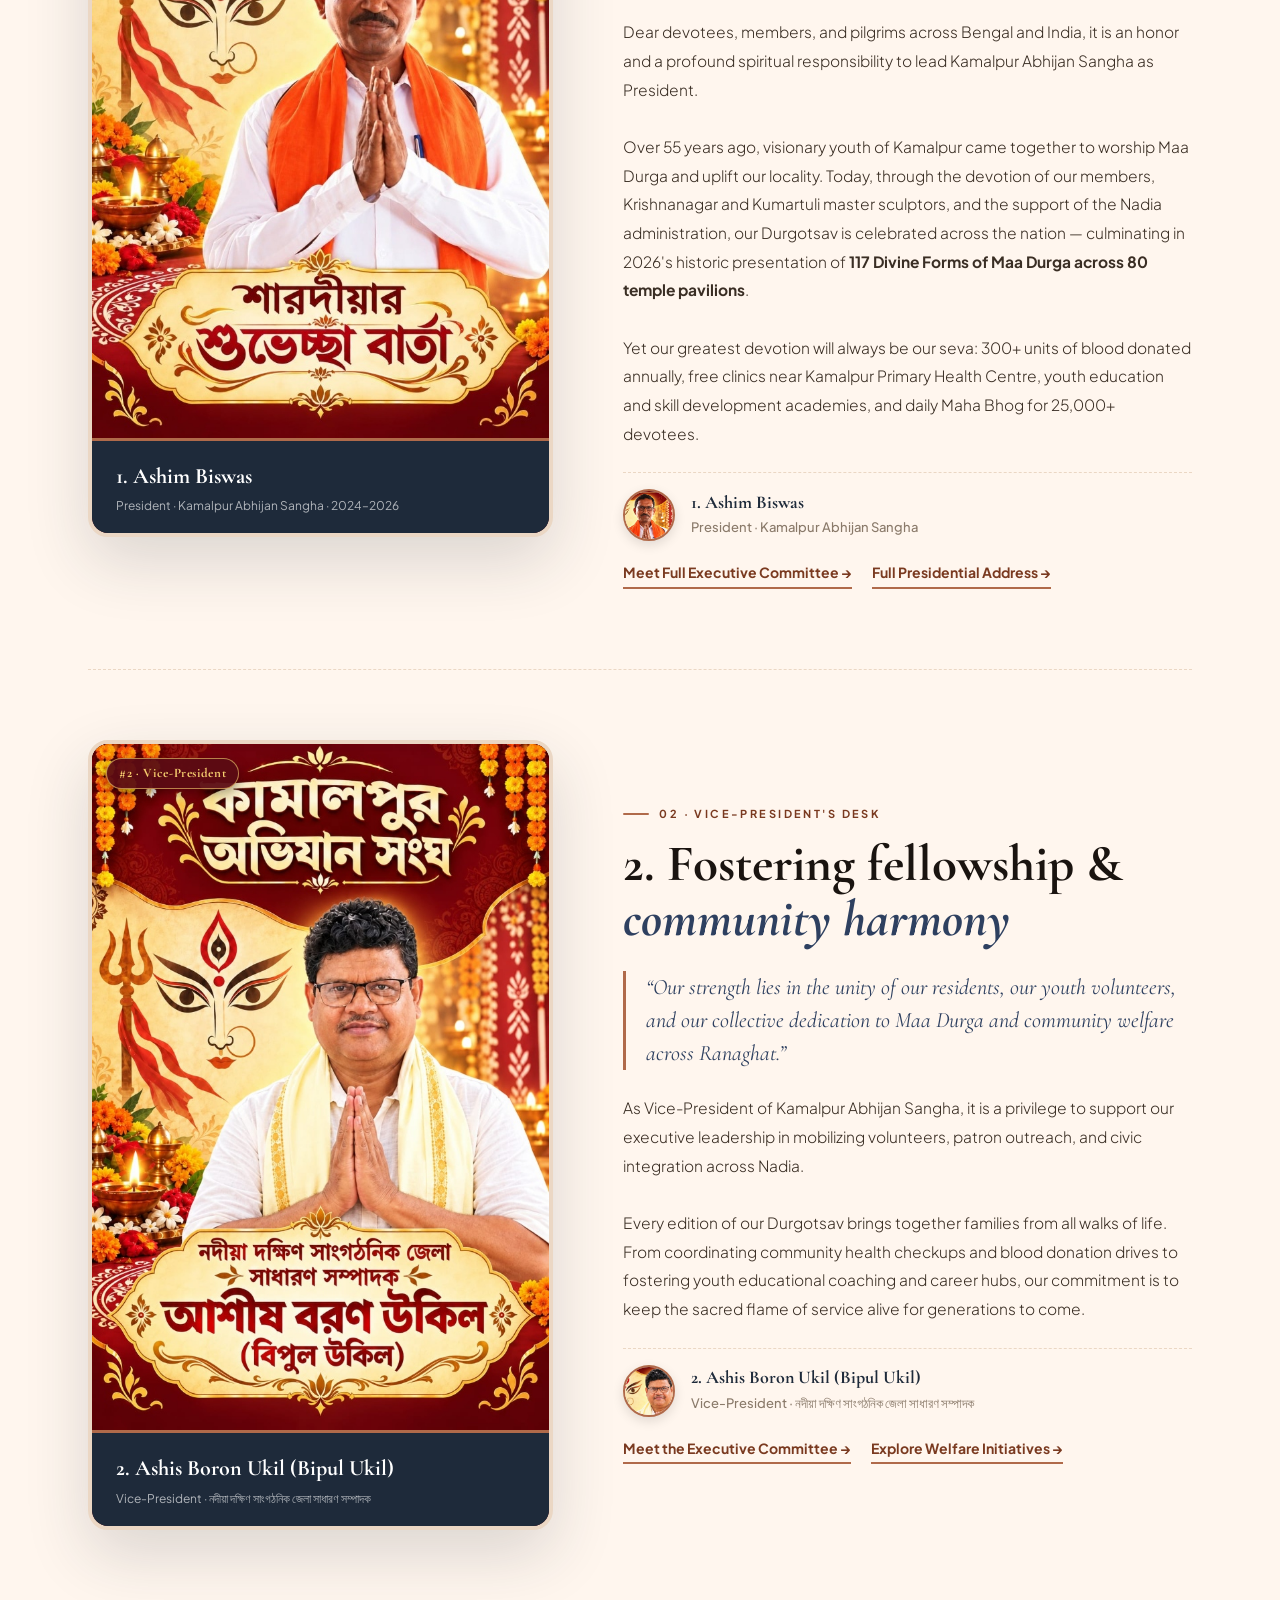
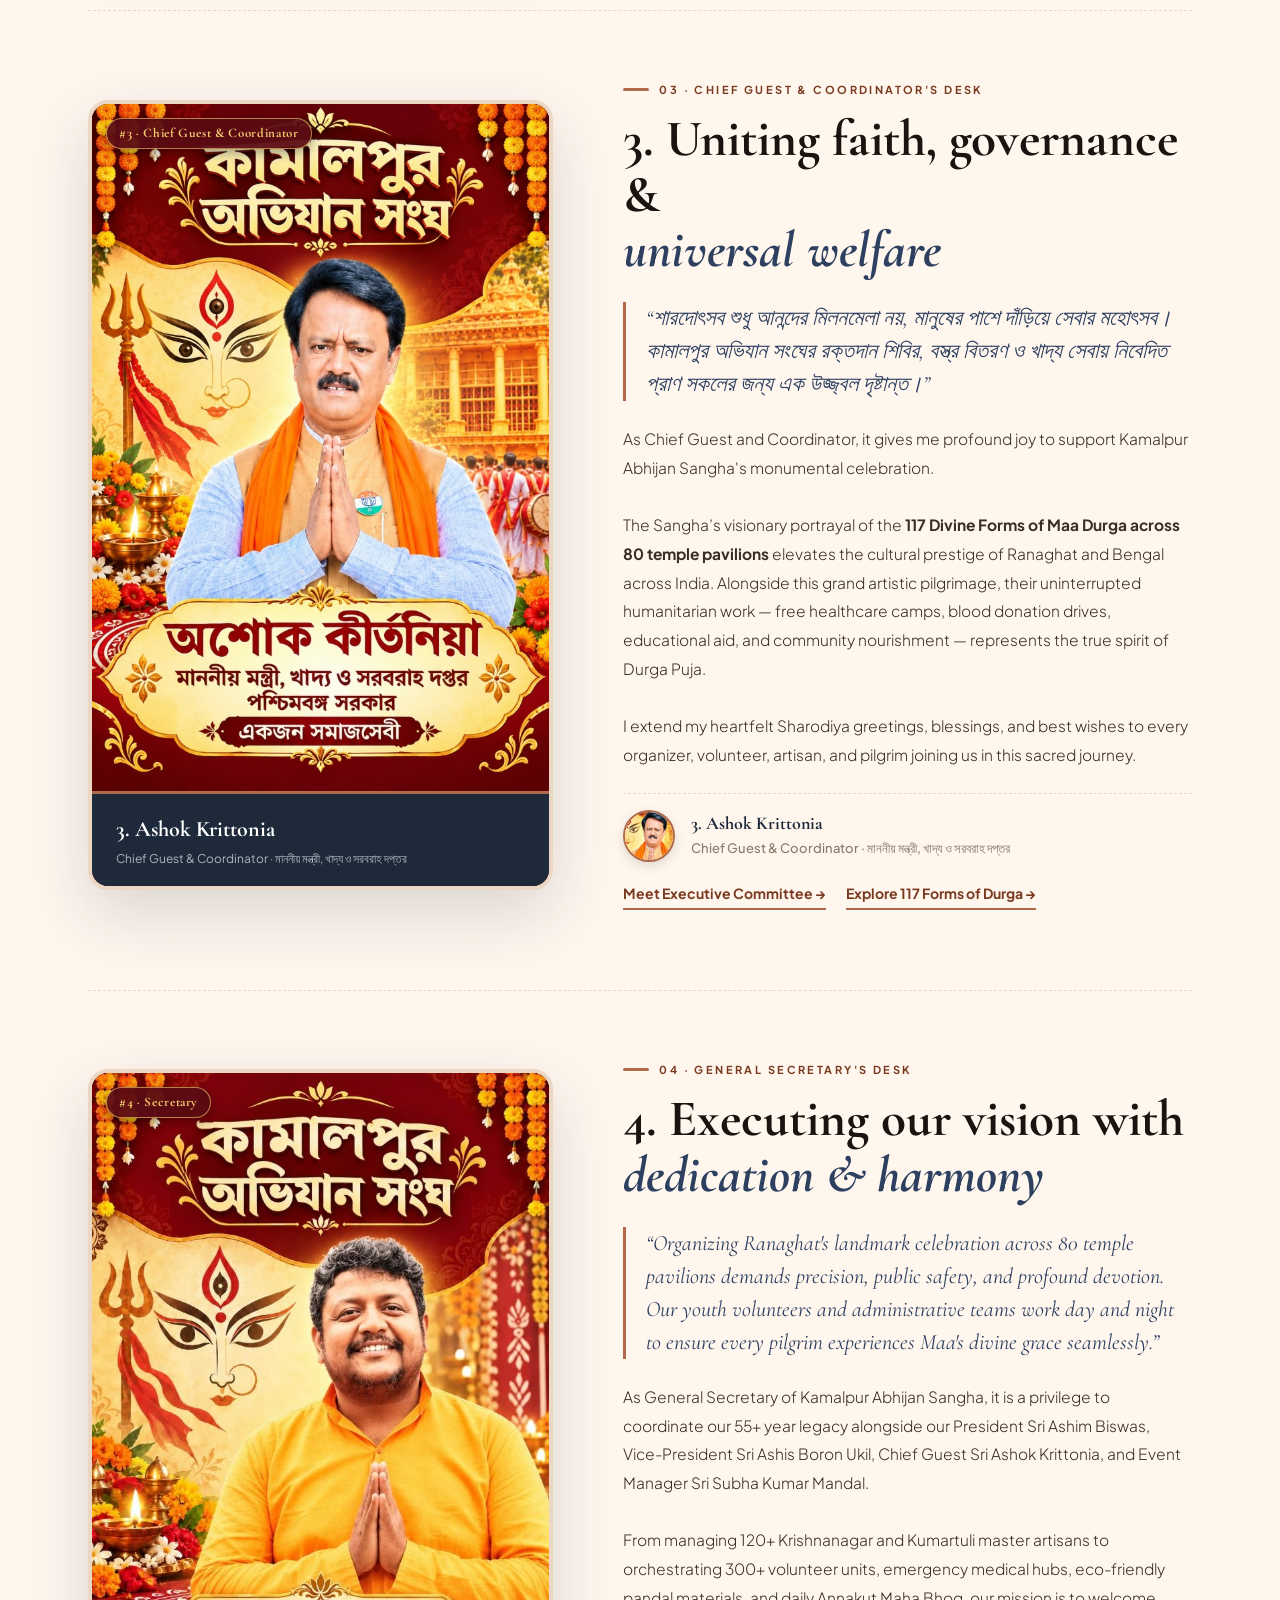
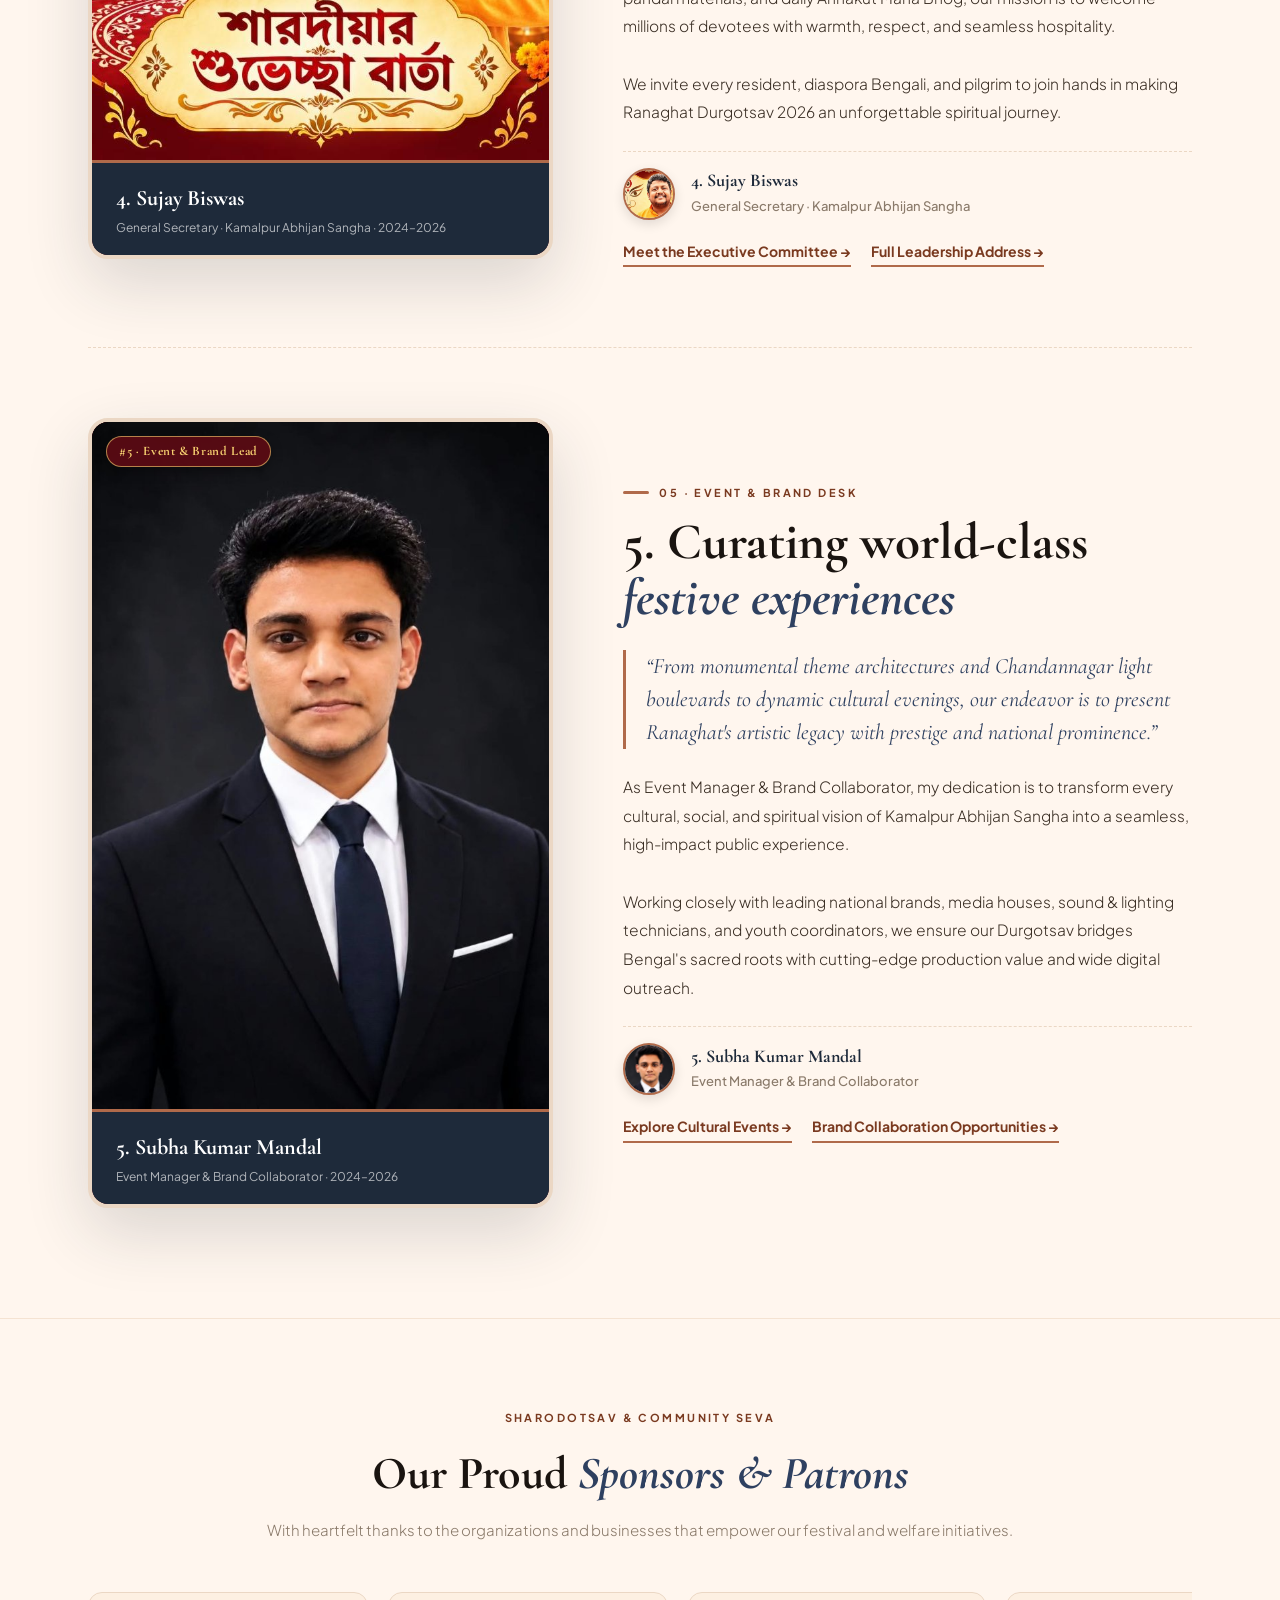
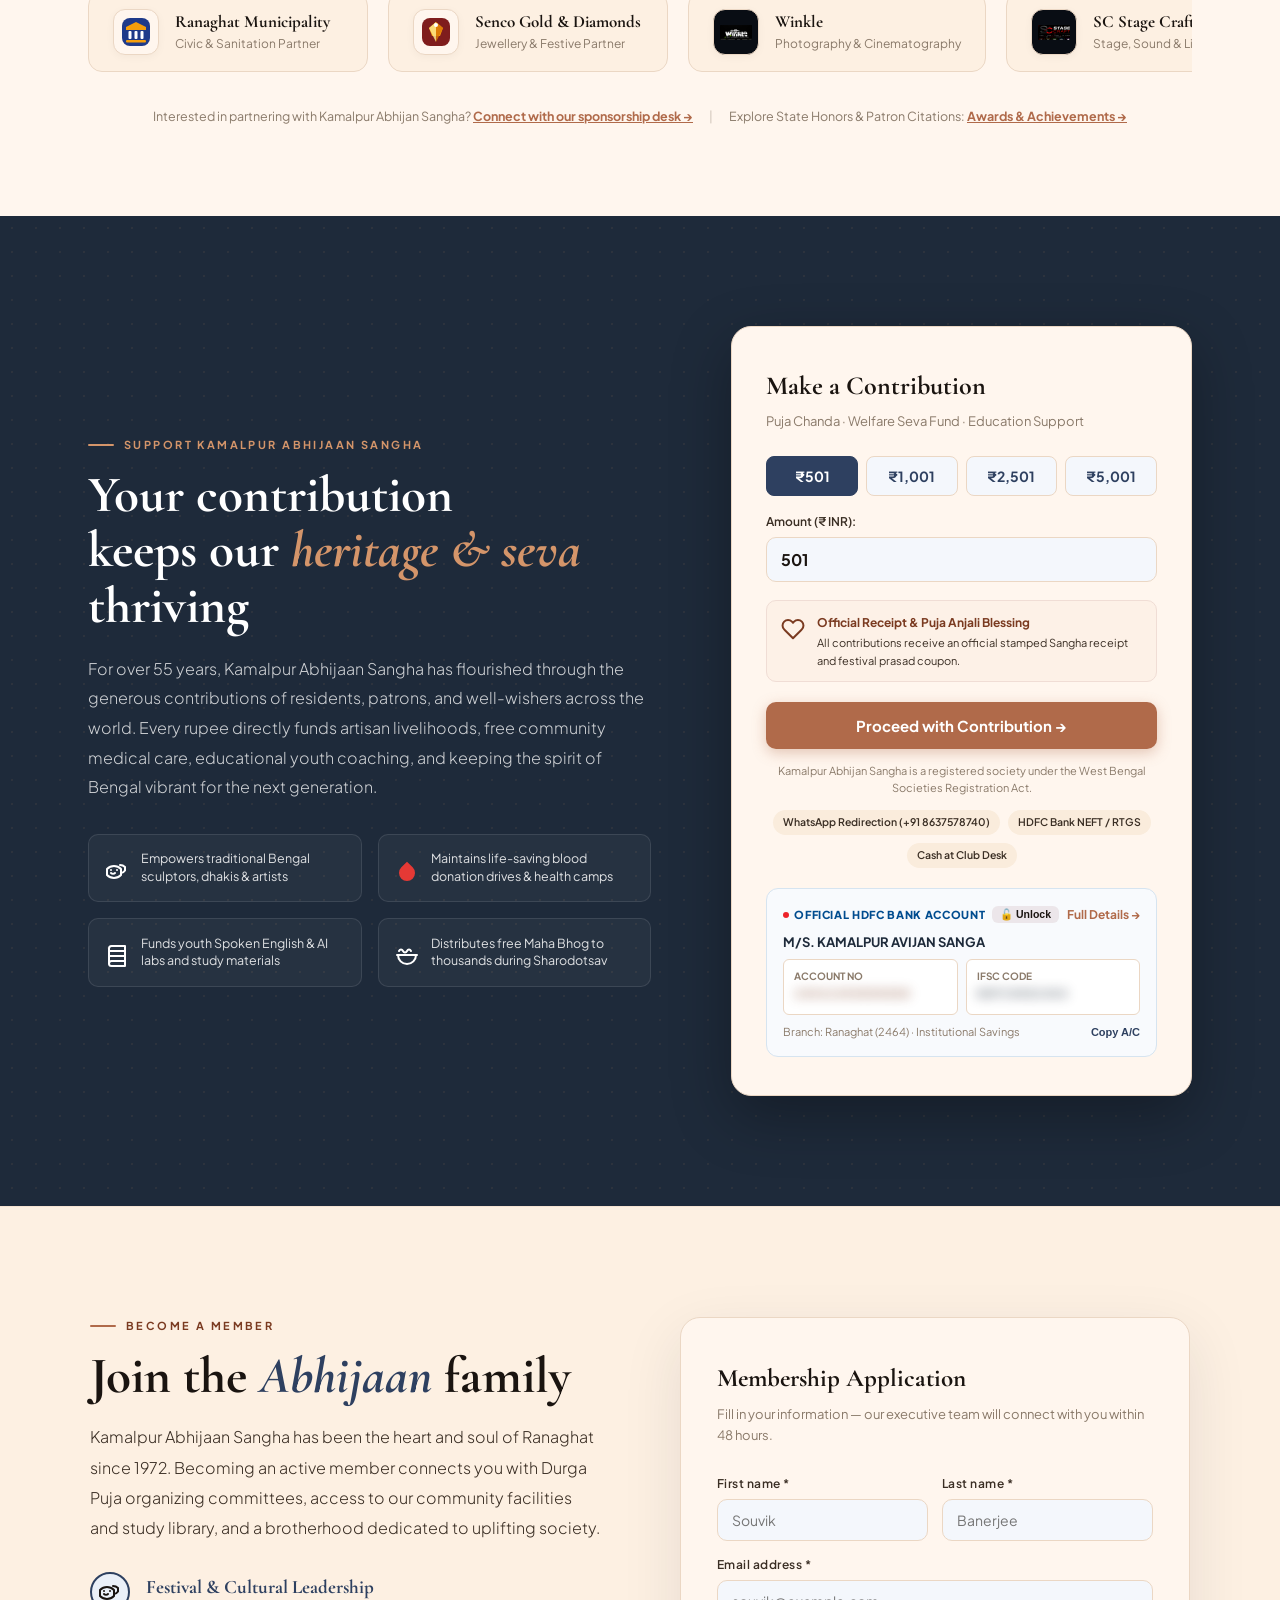
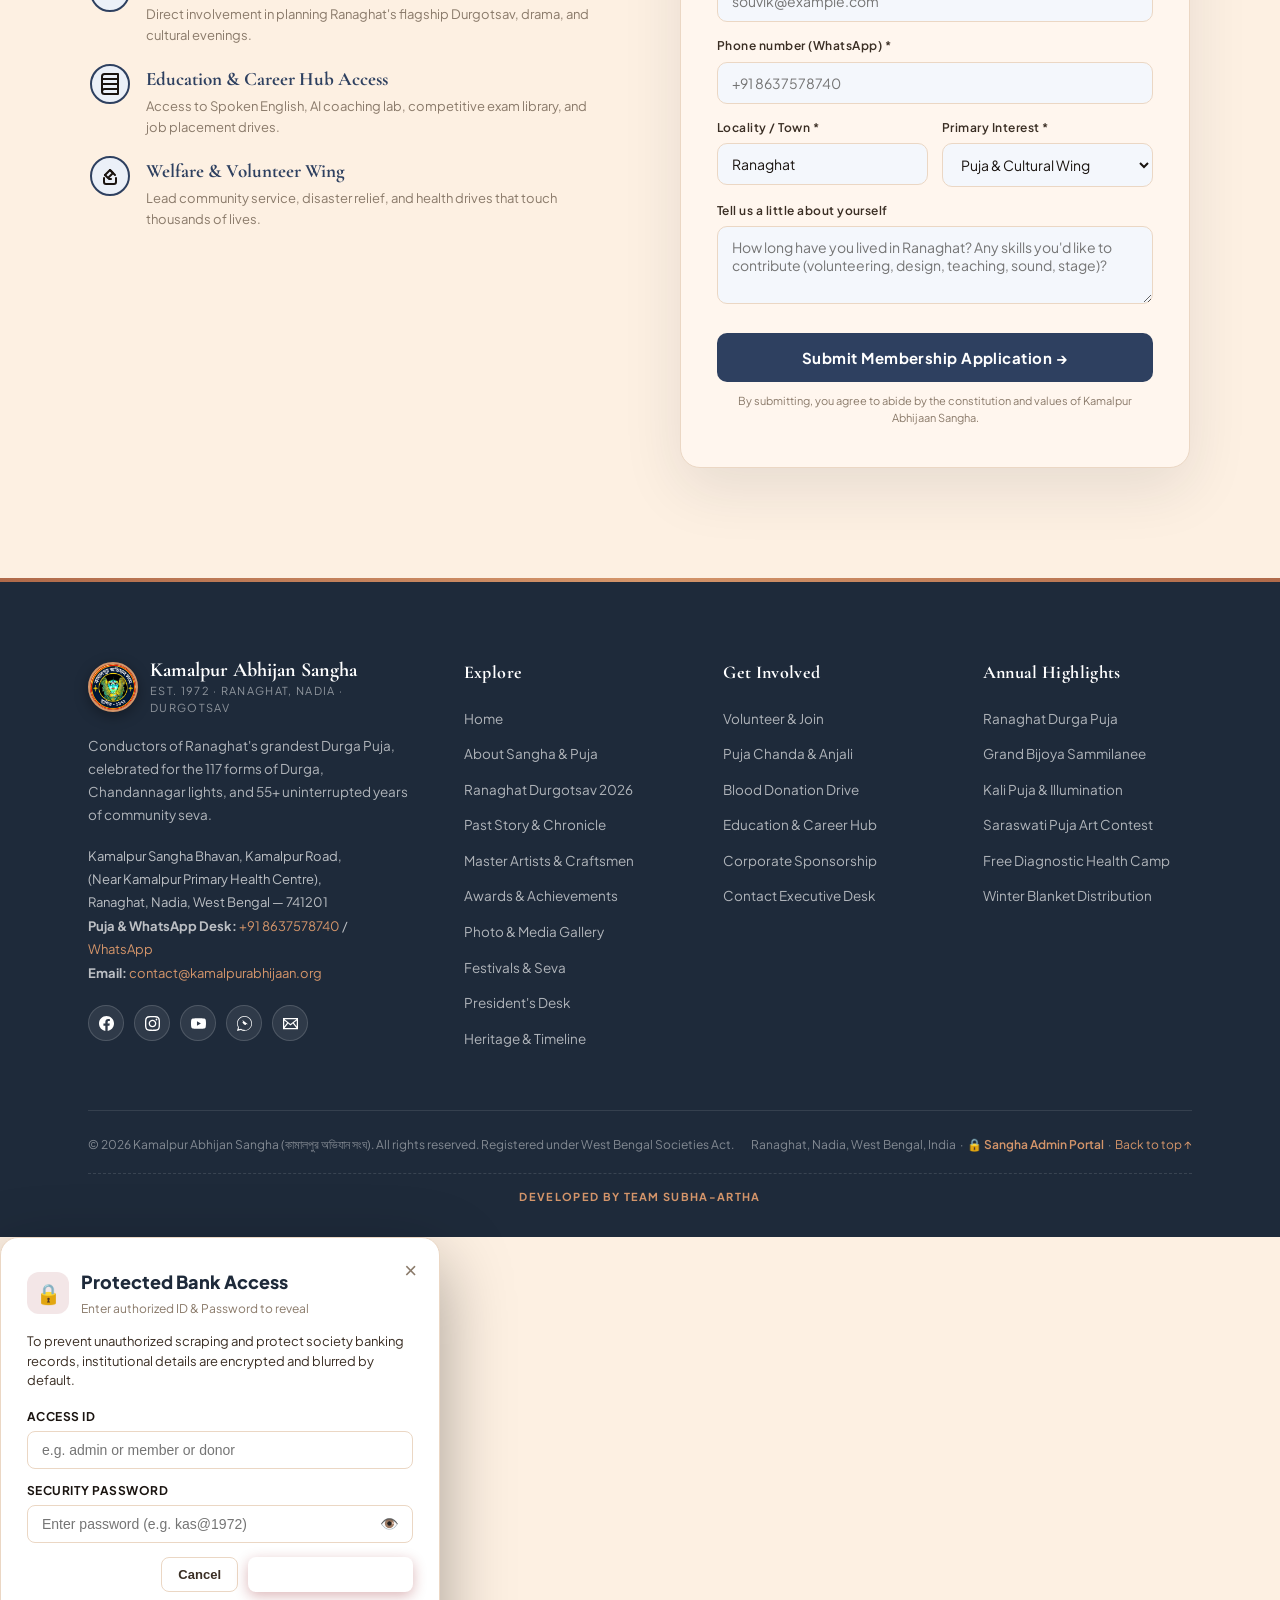
==== commit 486484f2: "Protect bank details with CSS blur and ID/password authentication modal across website" ====
--- a/index.html
+++ b/index.html
@@ -1868,22 +1868,27 @@
                   <span style="font-size:11px; font-weight:800; color:#004C8F; text-transform:uppercase; letter-spacing:0.06em; display:flex; align-items:center; gap:5px;">
                     <span style="width:6px; height:6px; border-radius:50%; background:#ED232A;"></span> Official HDFC Bank Account
                   </span>
-                  <a href="donate.html#bank-details" style="font-size:12px; font-weight:700; color:var(--gold); text-decoration:none;">Full Details &amp; Statement &rarr;</a>
+                  <div style="display:flex; align-items:center; gap:8px;">
+                    <button type="button" class="bank-lock-overlay-btn" onclick="toggleBankAuthAction()" style="padding:2px 8px; font-size:10.5px;">
+                      <span class="bank-quick-toggle-text">🔓 Unlock</span>
+                    </button>
+                    <a href="donate.html#bank-details" style="font-size:12px; font-weight:700; color:var(--gold); text-decoration:none;">Full Details &rarr;</a>
+                  </div>
                 </div>
                 <div style="font-size:13px; font-weight:700; color:var(--eg-dark); margin-bottom:6px;">M/S. KAMALPUR AVIJAN SANGA</div>
                 <div style="display:grid; grid-template-columns:1fr 1fr; gap:8px; font-size:12px; color:var(--text-2);">
                   <div style="background:#FFFFFF; padding:8px 10px; border-radius:6px; border:1px solid var(--border);">
                     <div style="font-size:10px; text-transform:uppercase; color:var(--text-3); font-weight:700;">Account No</div>
-                    <div style="font-weight:800; font-family:monospace; color:var(--gold-dark); font-size:13px; letter-spacing:0.04em;">24641450000080</div>
+                    <div class="bank-blur-protected is-blurred" style="font-weight:800; font-family:monospace; color:var(--gold-dark); font-size:13px; letter-spacing:0.04em;">24641450000080</div>
                   </div>
                   <div style="background:#FFFFFF; padding:8px 10px; border-radius:6px; border:1px solid var(--border);">
                     <div style="font-size:10px; text-transform:uppercase; color:var(--text-3); font-weight:700;">IFSC Code</div>
-                    <div style="font-weight:800; font-family:monospace; color:var(--eg-dark); font-size:13px; letter-spacing:0.04em;">HDFC0002464</div>
+                    <div class="bank-blur-protected is-blurred" style="font-weight:800; font-family:monospace; color:var(--eg-dark); font-size:13px; letter-spacing:0.04em;">HDFC0002464</div>
                   </div>
                 </div>
                 <div style="font-size:11px; color:var(--text-3); margin-top:8px; display:flex; justify-content:space-between; align-items:center; flex-wrap:wrap; gap:6px;">
                   <span>Branch: Ranaghat (2464) &middot; Institutional Savings</span>
-                  <button type="button" onclick="copyBankField('24641450000080', this)" style="background:none; border:none; color:var(--eg); font-weight:700; cursor:pointer; font-size:11px; padding:0;">Copy A/C</button>
+                  <button type="button" onclick="safeCopyBankField('24641450000080', this, 'Account Number')" style="background:none; border:none; color:var(--eg); font-weight:700; cursor:pointer; font-size:11px; padding:0;">Copy A/C</button>
                 </div>
               </div>
             </div>
@@ -2166,10 +2171,15 @@
         <div style="margin-top:14px; padding:12px 14px; background:#F8FAFD; border:1px solid #D6E4F0; border-radius:10px; font-size:12px;">
           <div style="font-weight:700; color:#004C8F; margin-bottom:4px; display:flex; justify-content:space-between; align-items:center;">
             <span>Or Direct Bank Transfer (HDFC Bank)</span>
-            <a href="donate.html#bank-details" style="color:var(--gold); font-size:11px; text-decoration:none; font-weight:700;">Full Details &rarr;</a>
+            <div style="display:flex; align-items:center; gap:8px;">
+              <button type="button" class="bank-lock-overlay-btn" onclick="toggleBankAuthAction()" style="padding:2px 8px; font-size:10.5px;">
+                <span class="bank-quick-toggle-text">🔓 Unlock</span>
+              </button>
+              <a href="donate.html#bank-details" style="color:var(--gold); font-size:11px; text-decoration:none; font-weight:700;">Full Details &rarr;</a>
+            </div>
           </div>
           <div style="color:var(--text-2); font-size:11.5px; line-height:1.5;">
-            A/C: <strong style="font-family:monospace; color:var(--gold-dark);">24641450000080</strong> &middot; IFSC: <strong style="font-family:monospace; color:var(--eg-dark);">HDFC0002464</strong><br>
+            A/C: <span class="bank-blur-protected is-blurred"><strong style="font-family:monospace; color:var(--gold-dark);">24641450000080</strong></span> &middot; IFSC: <span class="bank-blur-protected is-blurred"><strong style="font-family:monospace; color:var(--eg-dark);">HDFC0002464</strong></span><br>
             Beneficiary: <strong>M/S. KAMALPUR AVIJAN SANGA</strong> &middot; Ranaghat (2464)
           </div>
         </div>
@@ -2214,6 +2224,54 @@
     </div>
   </div>
 
+  <!-- ══════════ PROTECTED BANK DETAILS AUTH MODAL ══════════ -->
+  <div id="bankAuthModal" class="modal-backdrop" onclick="if(event.target===this)closeBankAuthModal()" role="dialog" aria-modal="true" aria-labelledby="bankAuthTitle">
+    <div class="bank-auth-modal-card">
+      <button type="button" onclick="closeBankAuthModal()" style="position:absolute; top:18px; right:18px; background:transparent; border:none; font-size:22px; line-height:1; color:var(--text-3); cursor:pointer; padding:4px;" aria-label="Close authentication modal">&times;</button>
+      <div style="display:flex; align-items:center; gap:12px; margin-bottom:14px;">
+        <div style="width:42px; height:42px; border-radius:12px; background:rgba(139,17,22,0.1); color:var(--crimson); display:flex; align-items:center; justify-content:center; font-size:20px; flex-shrink:0;">
+          🔒
+        </div>
+        <div>
+          <h3 id="bankAuthTitle" style="font-size:18px; font-weight:800; color:var(--eg-dark); margin:0;">Protected Bank Access</h3>
+          <p style="font-size:12px; color:var(--text-3); margin:2px 0 0;">Enter authorized ID &amp; Password to reveal</p>
+        </div>
+      </div>
+      
+      <p style="font-size:13px; color:var(--text-2); margin:0 0 16px; line-height:1.5;">
+        To prevent unauthorized scraping and protect society banking records, institutional details are encrypted and blurred by default.
+      </p>
+
+      <form id="bankAuthForm" onsubmit="handleBankAuthSubmit(event)">
+        <div style="margin-bottom:12px;">
+          <label for="bankAuthId" style="display:block; font-size:12px; font-weight:700; color:var(--text-1); margin-bottom:5px; text-transform:uppercase; letter-spacing:0.04em;">Access ID</label>
+          <input type="text" id="bankAuthId" placeholder="e.g. admin or member or donor" autocomplete="username" required style="width:100%; padding:10px 14px; border:1.5px solid var(--border); border-radius:8px; font-size:14px; color:var(--text-1); box-sizing:border-box; outline:none; transition:border-color 0.2s;" onfocus="this.style.borderColor='var(--crimson)'" onblur="this.style.borderColor='var(--border)'">
+        </div>
+
+        <div style="margin-bottom:14px; position:relative;">
+          <label for="bankAuthPass" style="display:block; font-size:12px; font-weight:700; color:var(--text-1); margin-bottom:5px; text-transform:uppercase; letter-spacing:0.04em;">Security Password</label>
+          <div style="position:relative;">
+            <input type="password" id="bankAuthPass" placeholder="Enter password (e.g. kas@1972)" autocomplete="current-password" required style="width:100%; padding:10px 42px 10px 14px; border:1.5px solid var(--border); border-radius:8px; font-size:14px; color:var(--text-1); box-sizing:border-box; outline:none; transition:border-color 0.2s;" onfocus="this.style.borderColor='var(--crimson)'" onblur="this.style.borderColor='var(--border)'">
+            <button type="button" onclick="toggleBankPassVisibility()" style="position:absolute; right:10px; top:50%; transform:translateY(-50%); background:none; border:none; cursor:pointer; color:var(--text-3); font-size:15px; padding:4px;" aria-label="Toggle password visibility">👁️</button>
+          </div>
+        </div>
+
+        <div id="bankAuthError" style="display:none; padding:8px 12px; border-radius:6px; background:#FEF2F2; border:1px solid #FCA5A5; color:#991B1B; font-size:12px; margin-bottom:14px;">
+          <strong>Access Denied:</strong> Invalid Access ID or Password. (Default ID: <code>admin</code> | Password: <code>kas@1972</code>)
+        </div>
+
+        <div style="display:flex; gap:10px; justify-content:flex-end;">
+          <button type="button" onclick="closeBankAuthModal()" style="padding:9px 16px; border:1px solid var(--border); background:#FFFFFF; color:var(--text-2); border-radius:8px; font-size:13px; font-weight:600; cursor:pointer;">Cancel</button>
+          <button type="submit" style="padding:9px 20px; border:none; background:var(--crimson); color:#FFFFFF; border-radius:8px; font-size:13px; font-weight:700; cursor:pointer; box-shadow:0 4px 14px rgba(139,17,22,0.3);">Unlock Bank Details</button>
+        </div>
+      </form>
+
+      <div style="margin-top:16px; padding-top:12px; border-top:1px dashed var(--border); font-size:11.5px; color:var(--text-3); line-height:1.4;">
+        💡 <em>Patrons &amp; Donors:</em> Use ID <code>admin</code> with password <code>kas@1972</code> (or <code>kamalpur1972</code>).
+      </div>
+    </div>
+  </div>
+
   <script src="script.js?v=20261027-gallery-v1"></script>
 </body>
 </html>
--- a/styles.css
+++ b/styles.css
@@ -11524,10 +11524,78 @@
   }
 }
 
-
-
-
-
-
-
-
+/* ══════════ PROTECTED BANK DETAILS WITH ID & PASSWORD ══════════ */
+.bank-secure-field {
+  position: relative;
+  transition: all 0.3s ease;
+}
+
+.bank-blur-protected {
+  transition: filter 0.35s cubic-bezier(0.16, 1, 0.3, 1), opacity 0.3s ease;
+  display: inline-block;
+}
+
+.bank-blur-protected.is-blurred {
+  filter: blur(6px) !important;
+  user-select: none !important;
+  -webkit-user-select: none !important;
+  opacity: 0.55 !important;
+  cursor: pointer !important;
+}
+
+.bank-blur-protected.is-unblurred {
+  filter: none !important;
+  user-select: text !important;
+  opacity: 1 !important;
+}
+
+.bank-lock-overlay-btn {
+  display: inline-flex;
+  align-items: center;
+  gap: 6px;
+  background: rgba(91, 11, 20, 0.08);
+  border: 1px dashed var(--crimson);
+  color: var(--crimson);
+  font-size: 11px;
+  font-weight: 700;
+  padding: 4px 10px;
+  border-radius: 6px;
+  cursor: pointer;
+  transition: all 0.2s ease;
+  text-decoration: none;
+}
+
+.bank-lock-overlay-btn:hover {
+  background: var(--crimson);
+  color: #FFFFFF;
+}
+
+.bank-lock-banner {
+  display: flex;
+  align-items: center;
+  justify-content: space-between;
+  flex-wrap: wrap;
+  gap: 10px;
+  padding: 10px 14px;
+  border-radius: 10px;
+  margin-bottom: 18px;
+  font-size: 12px;
+  background: #FFFDF5;
+  border: 1px solid #FDE68A;
+  color: #92400E;
+  transition: all 0.3s ease;
+}
+
+.bank-auth-modal-card {
+  max-width: 440px;
+  width: 92vw;
+  background: #FFFFFF;
+  border-radius: 18px;
+  border: 1.5px solid var(--border);
+  box-shadow: 0 25px 70px rgba(0, 0, 0, 0.35);
+  padding: 30px 26px;
+  position: relative;
+  text-align: left;
+  box-sizing: border-box;
+}
+
